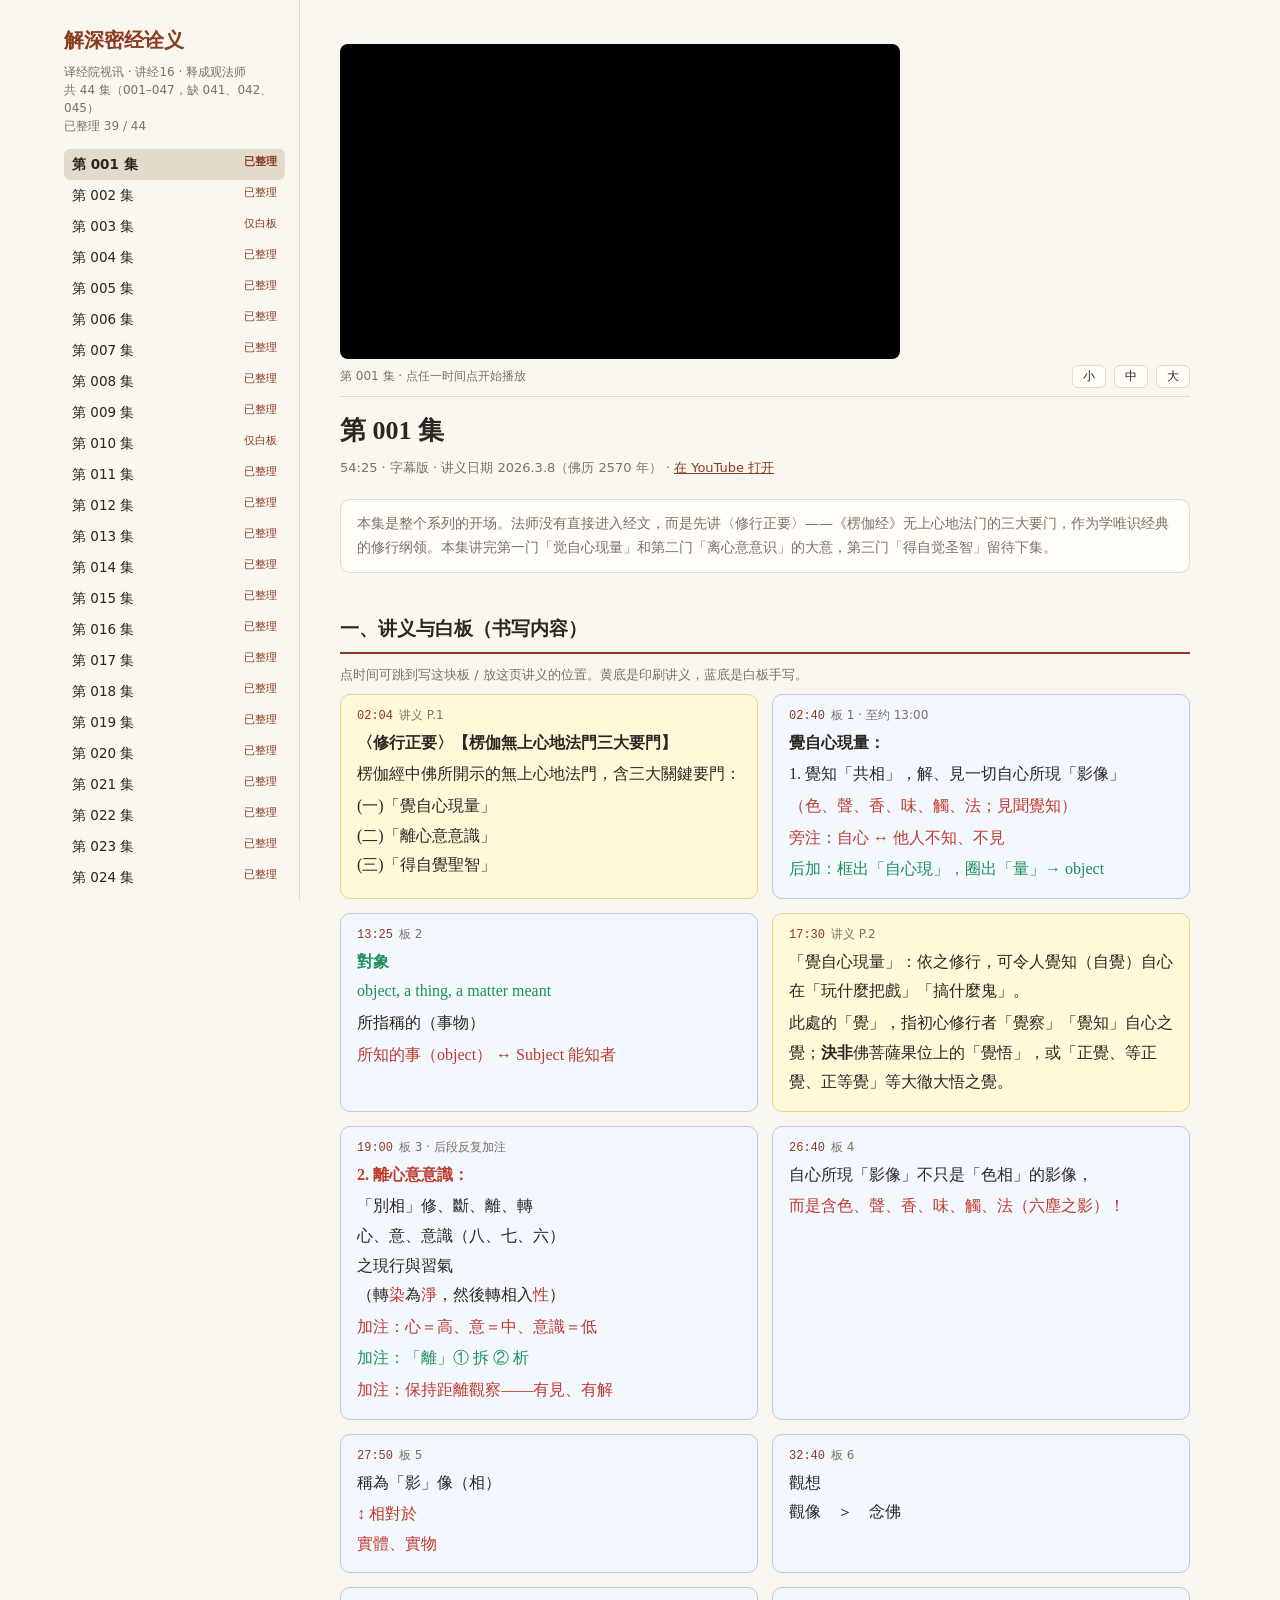
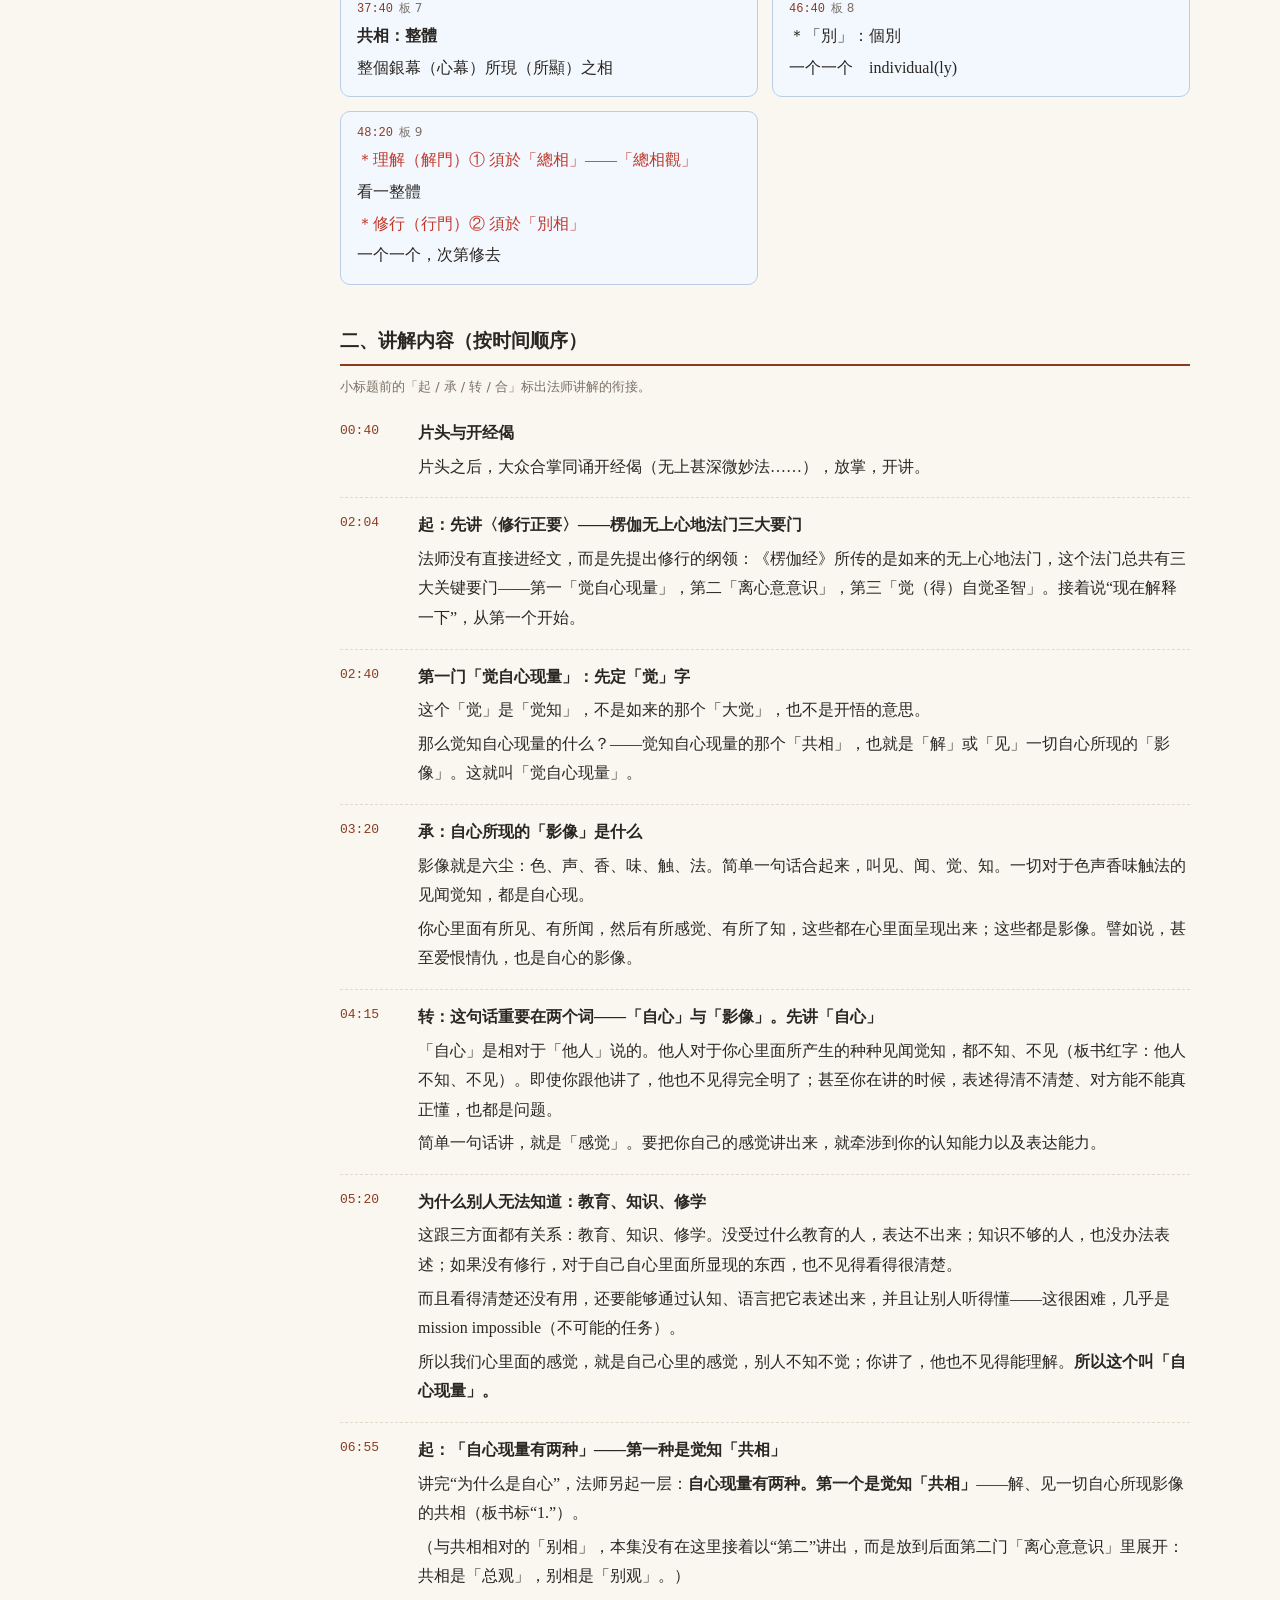
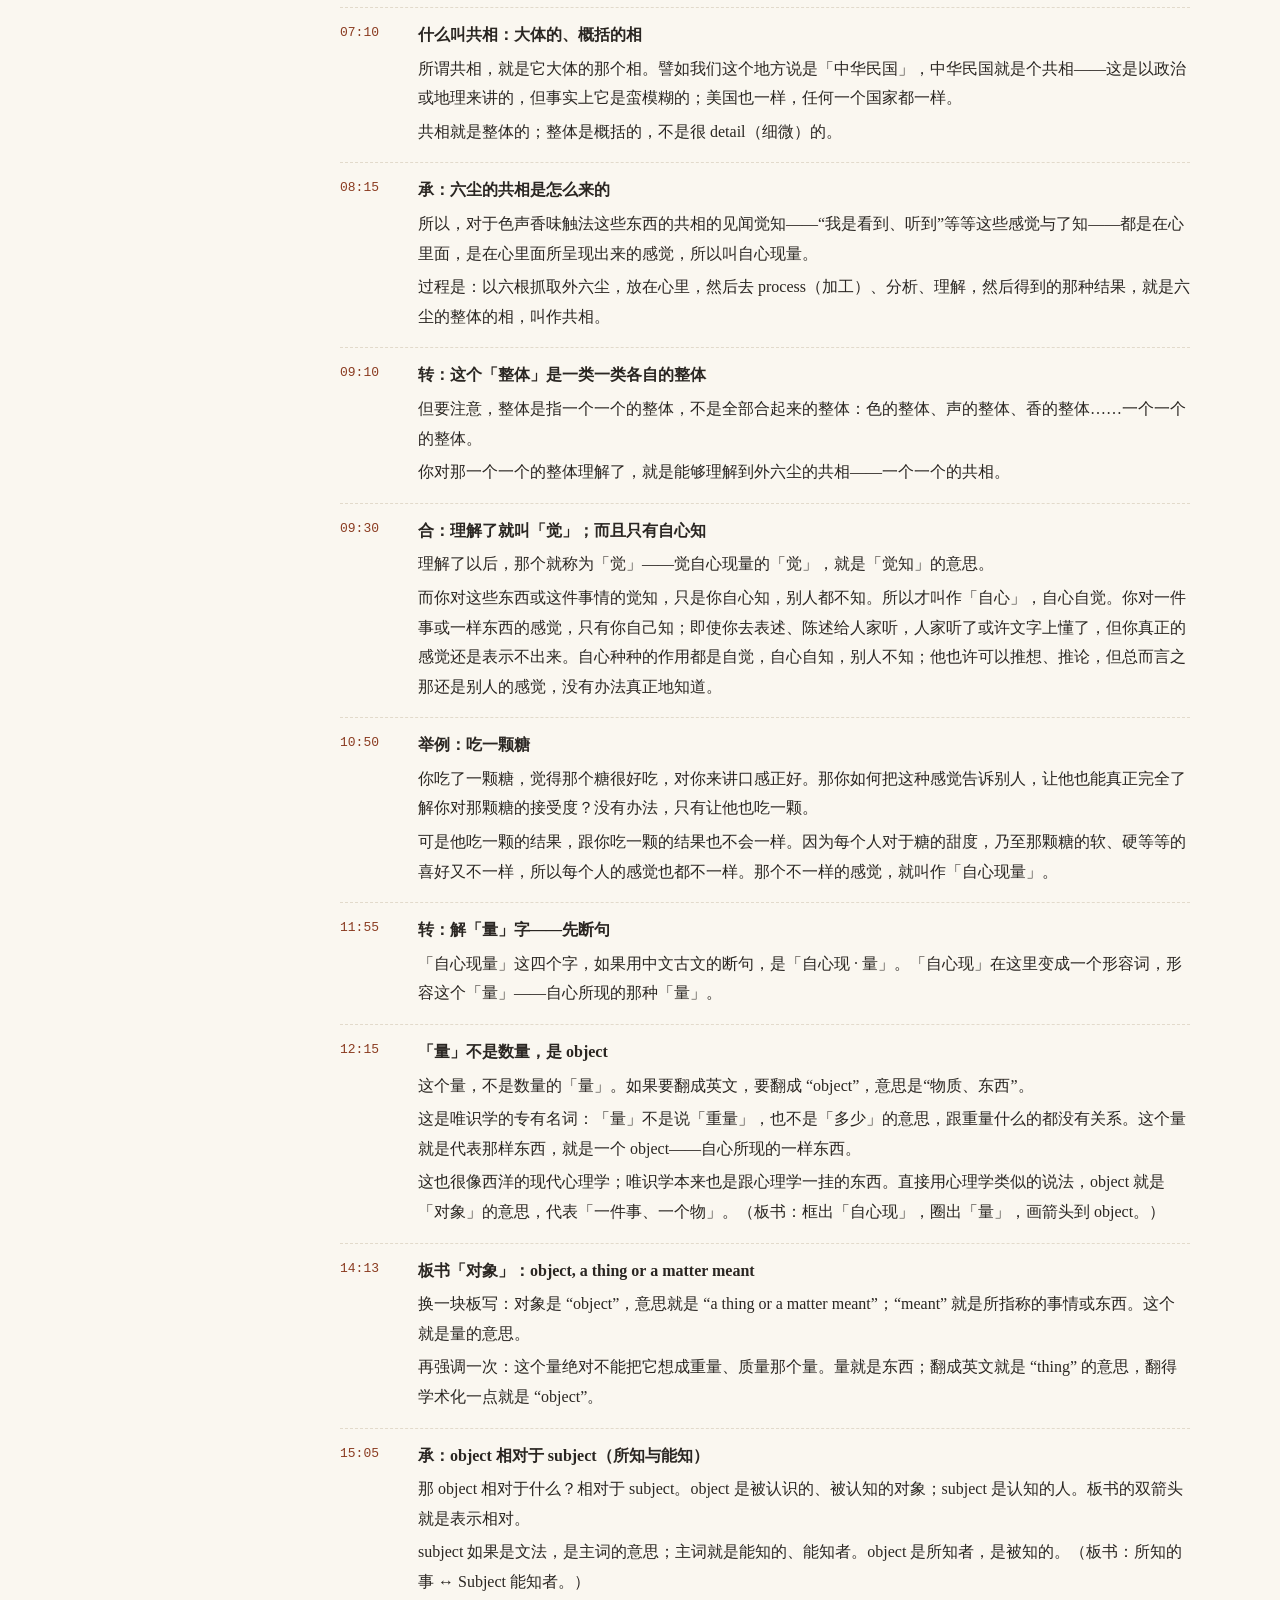
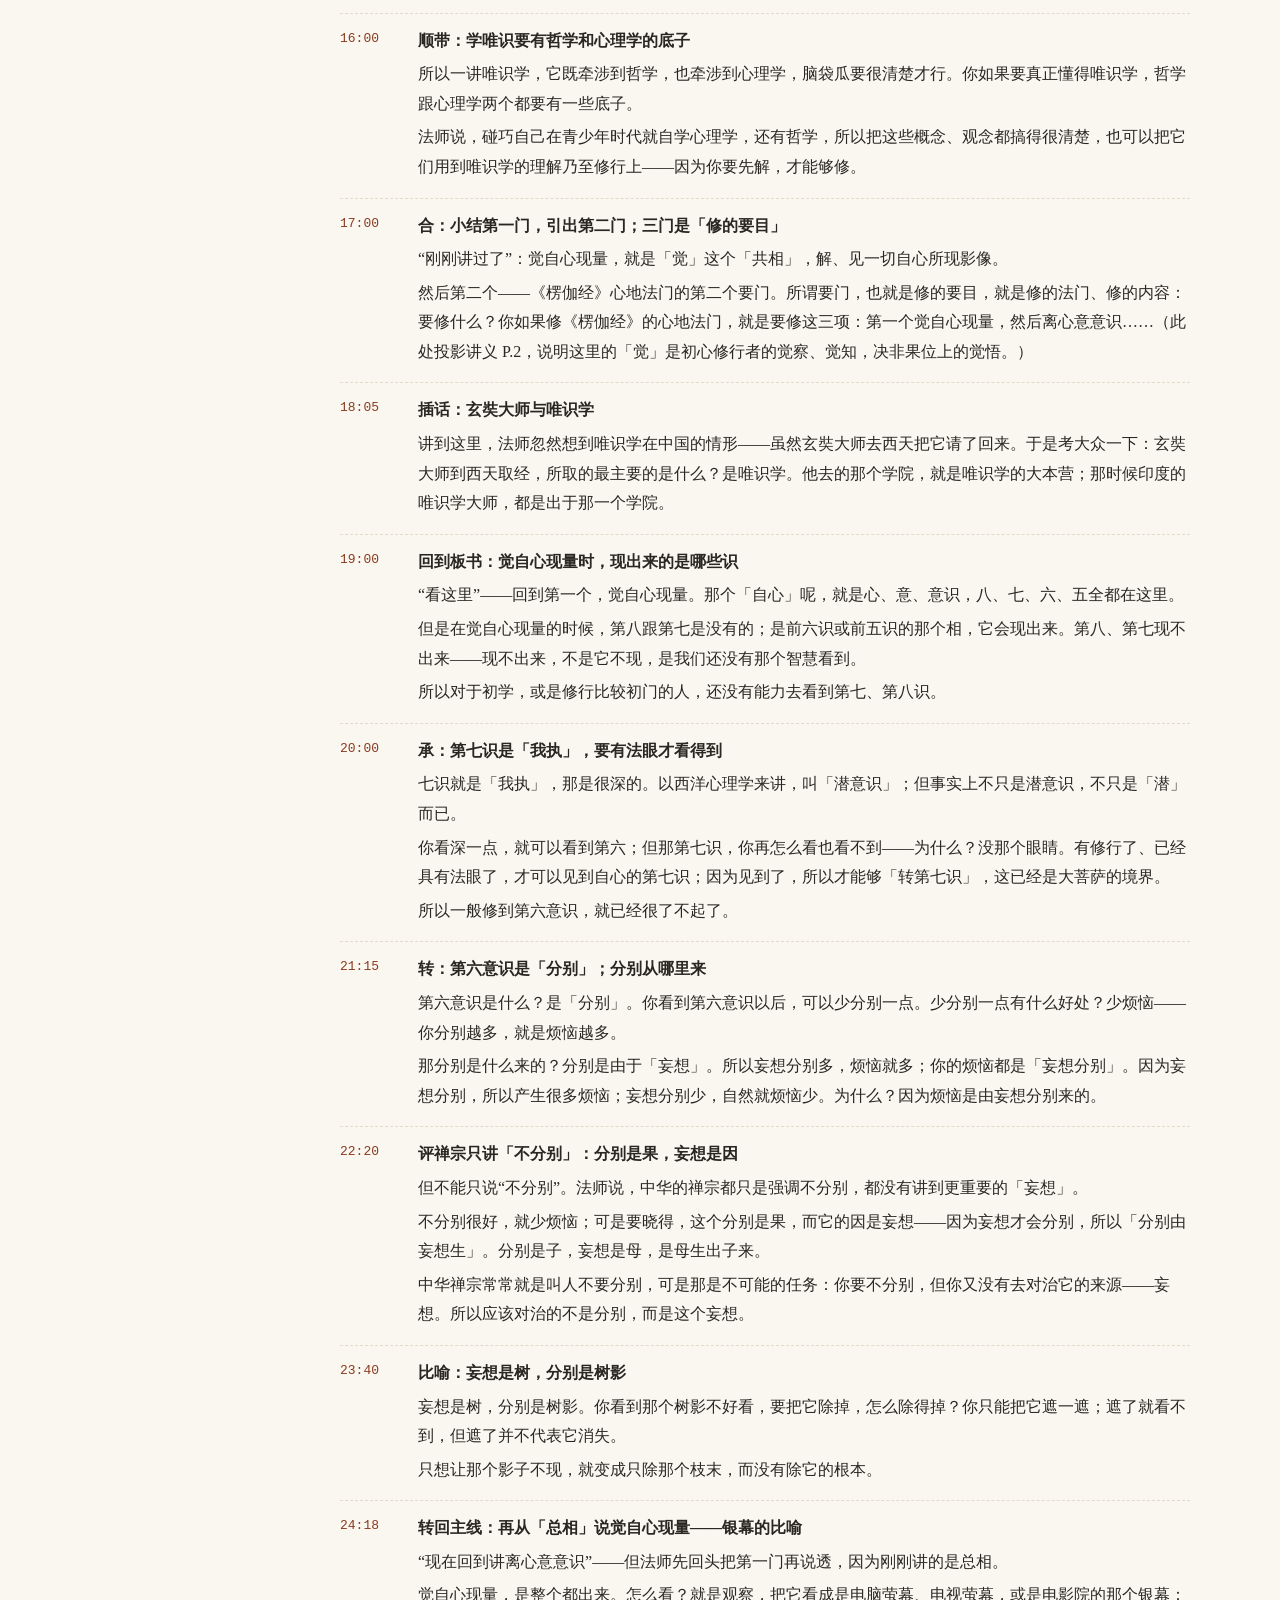
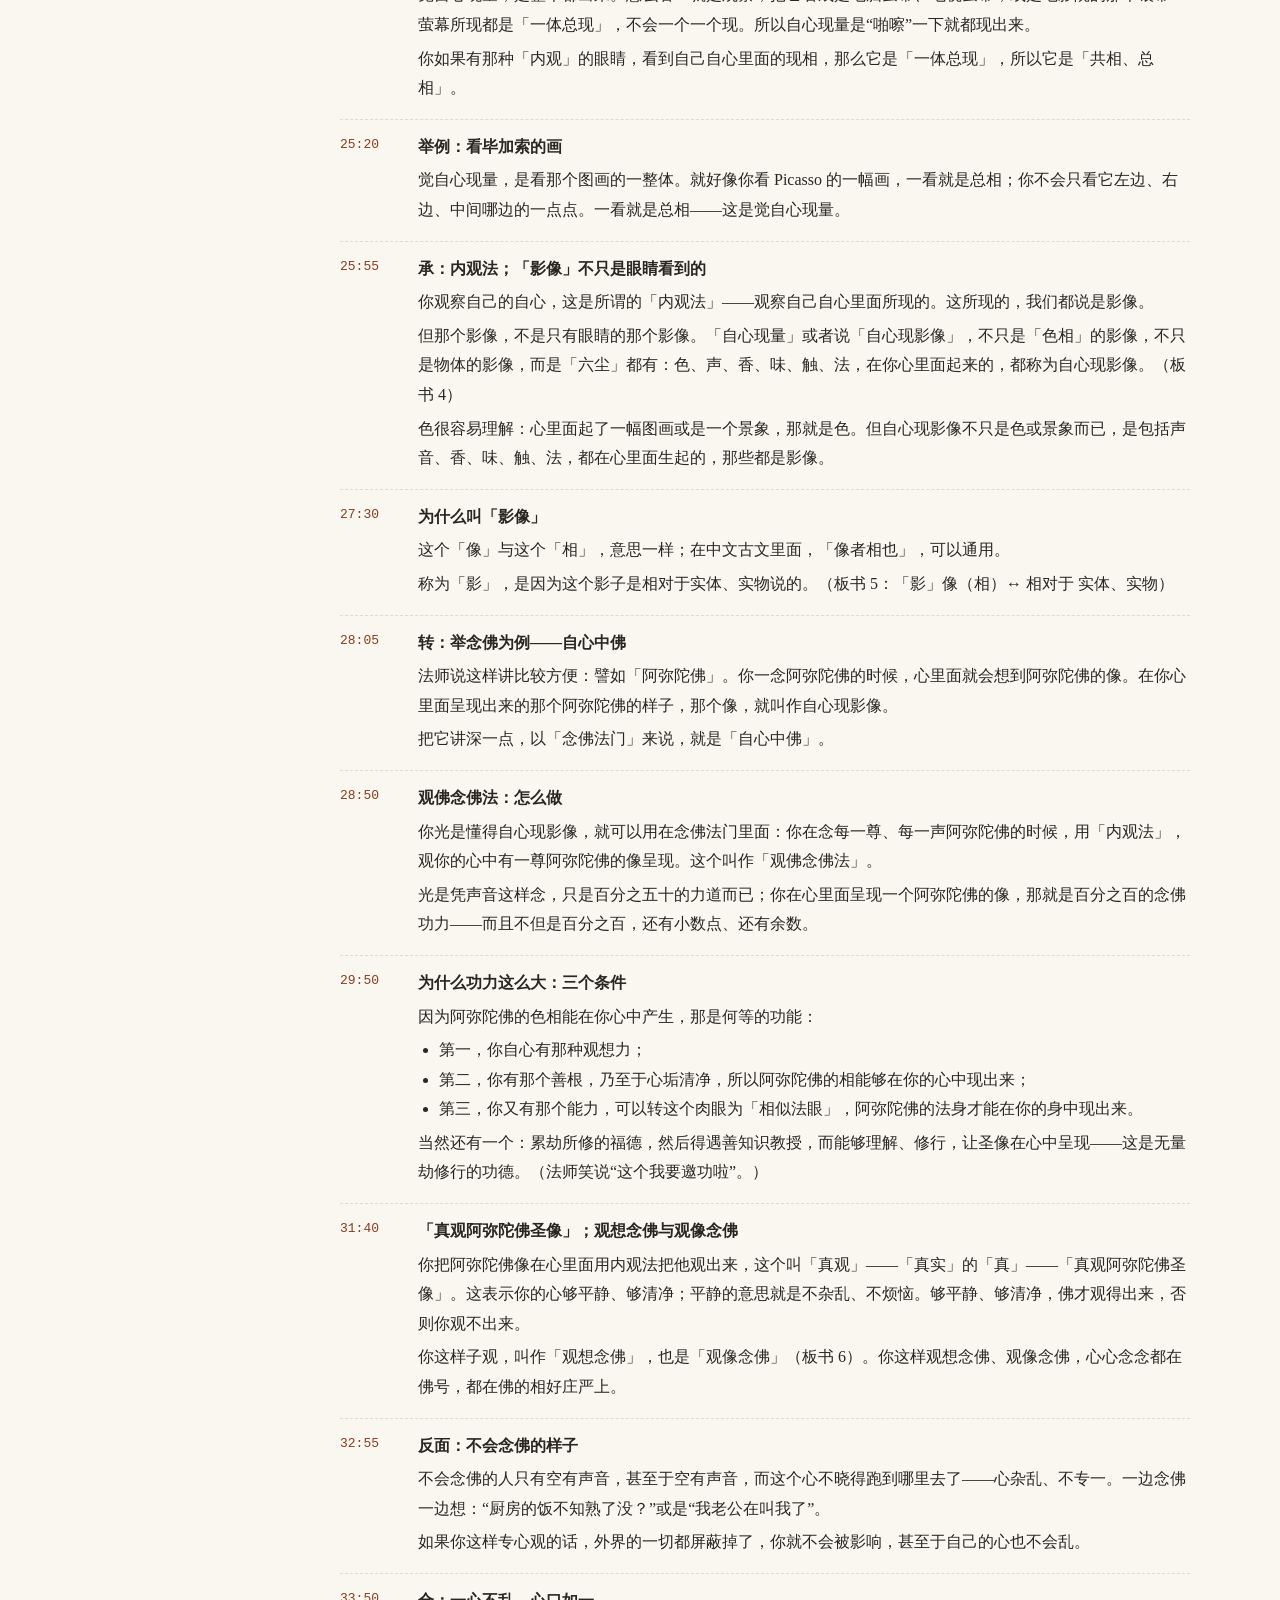
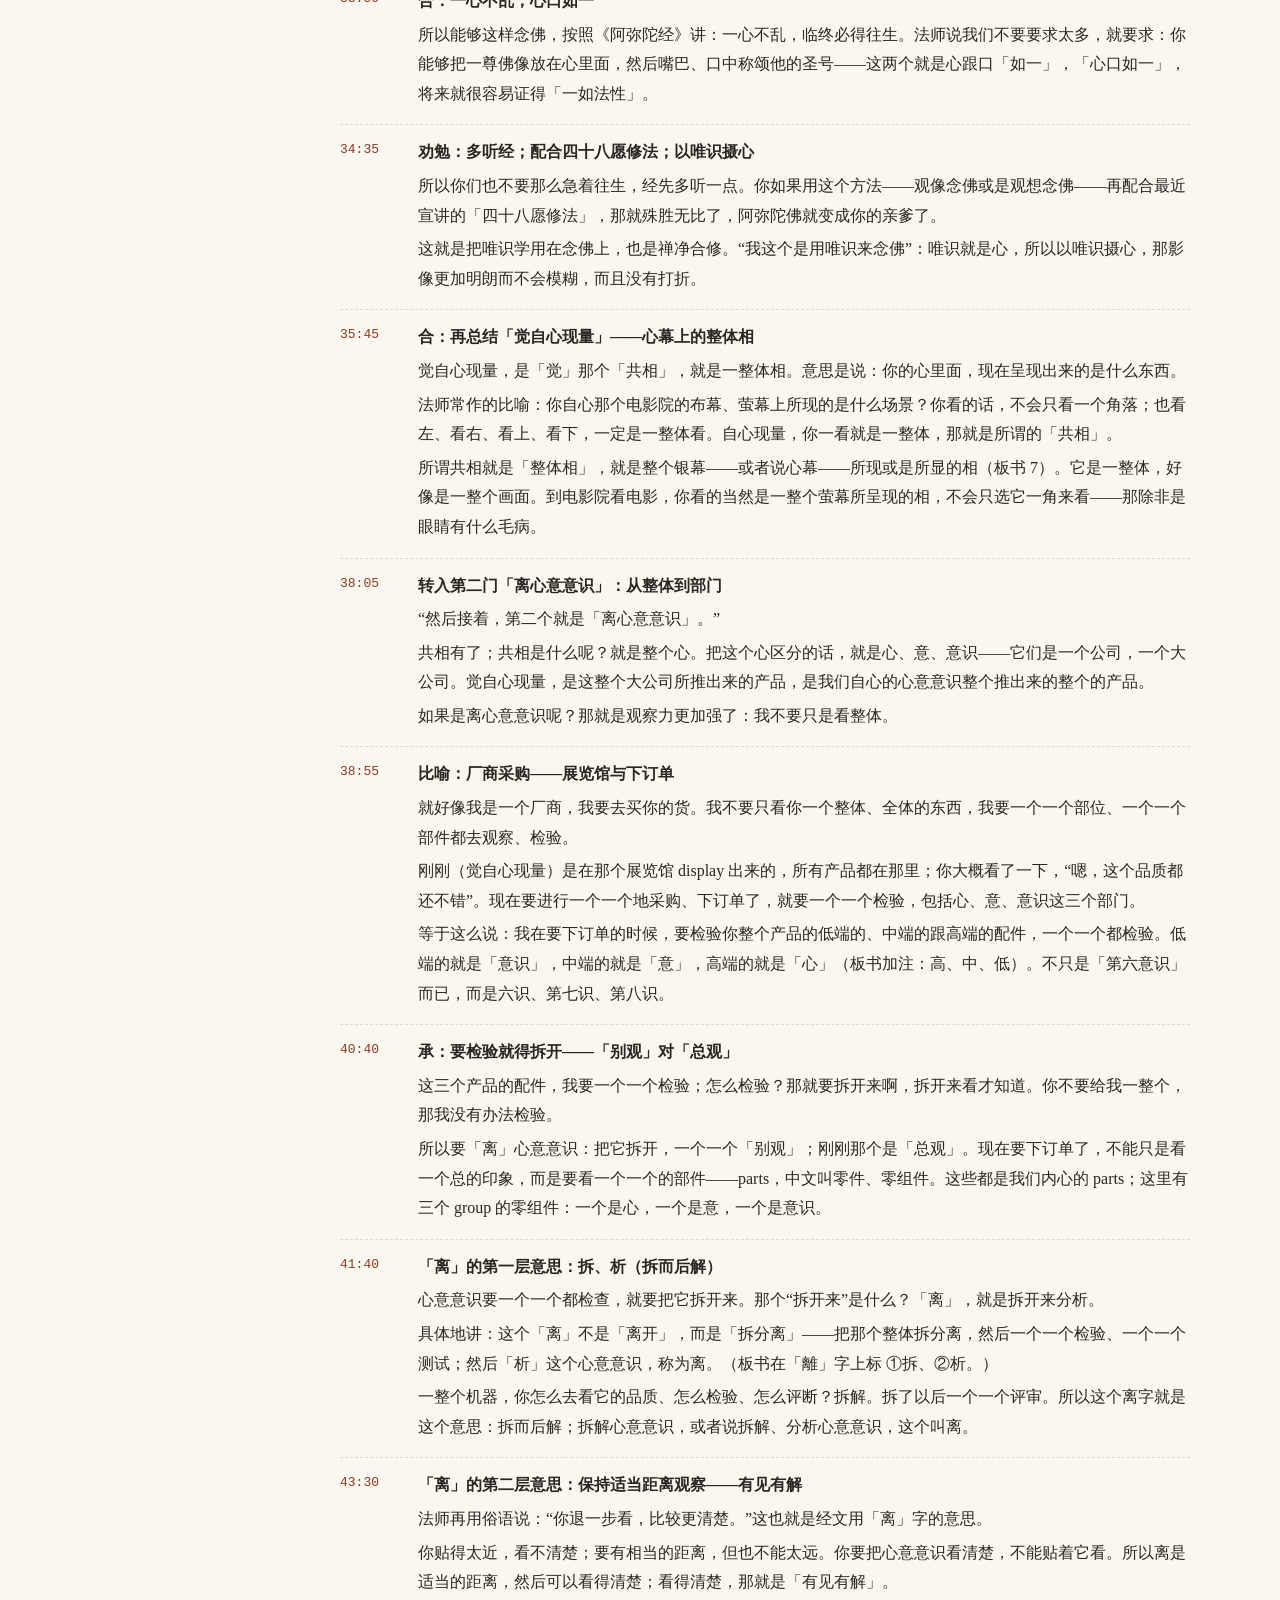
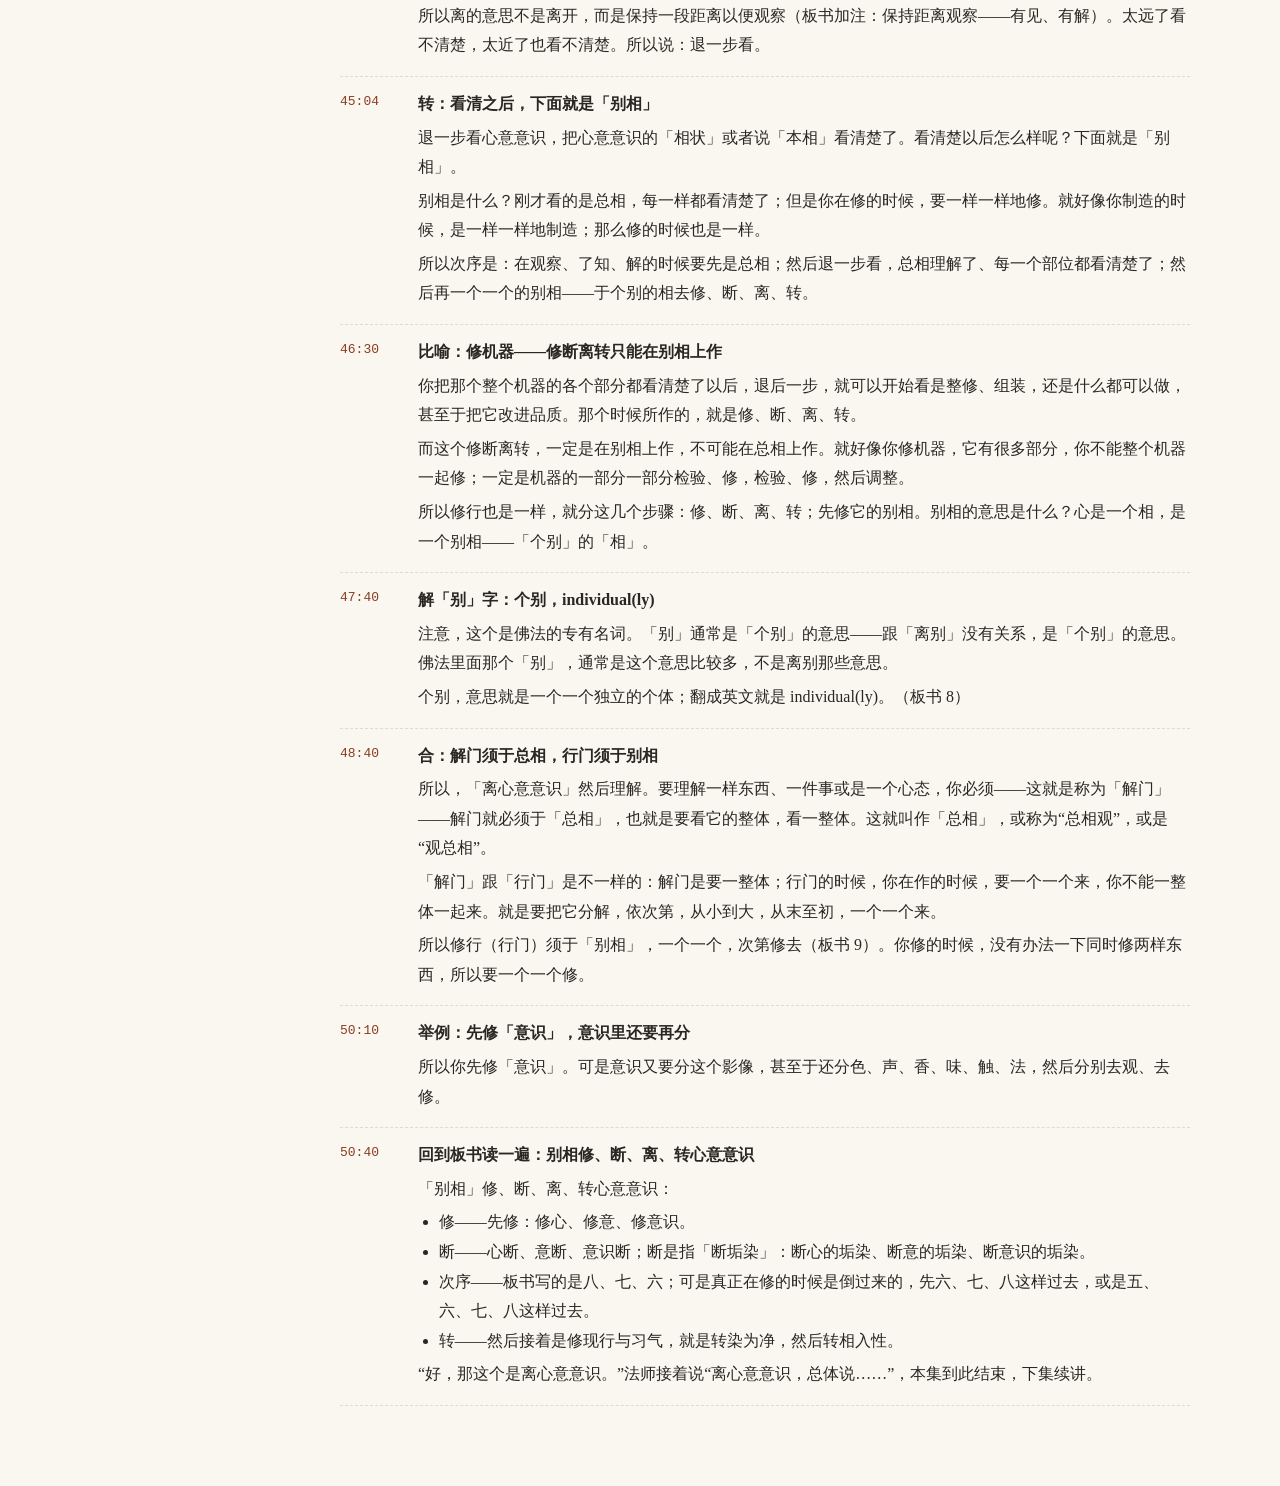
==== index.html @ d9c582fa "Add episode 039 (boards only) Co-Authored-By: Claude Opus 5.5 <noreply@anthropic.com> Claude-Session" ====
<!DOCTYPE html>
<html lang="zh-Hans">
<head>
<meta charset="utf-8">
<meta name="viewport" content="width=device-width, initial-scale=1">
<title>《解深密经诠义》讲经笔记</title>
<style>
:root{--bg:#faf7f0;--ink:#2a2622;--mute:#7a7167;--line:#e2dacb;--acc:#8a3b20;--card:#fffdf8;--board:#f3f8ff;--boardline:#b9cde6;--hand:#fff9d9;--handline:#e6d88f}
@media (prefers-color-scheme:dark){:root{--bg:#1c1a17;--ink:#e9e3d8;--mute:#9c9386;--line:#3a352e;--acc:#e0916f;--card:#24211d;--board:#1d2733;--boardline:#3b5270;--hand:#2e2a17;--handline:#5c5326}}
*{box-sizing:border-box}
body{margin:0;background:var(--bg);color:var(--ink);font:16px/1.85 "Noto Serif SC","Songti SC","Source Han Serif SC",serif}
.wrap{display:grid;grid-template-columns:250px minmax(0,1fr);max-width:1180px;margin:0 auto}
nav{position:sticky;top:0;height:100vh;overflow:auto;padding:22px 14px;border-right:1px solid var(--line);font-family:system-ui,sans-serif;font-size:13.5px}
nav h1{font:600 17px/1.4 inherit;margin:0 0 4px;color:var(--acc)}
nav p{margin:0 0 14px;color:var(--mute);font-size:12px;line-height:1.5}
nav a,nav span.ep{display:flex;justify-content:space-between;gap:6px;padding:3px 8px;border-radius:6px;color:var(--ink);text-decoration:none}
nav a:hover{background:var(--line)}
nav span.ep{color:var(--mute)}
nav i{font-style:normal;font-size:11px;color:var(--mute)}
nav a i{color:var(--acc)}
main{padding:34px 40px 80px;min-width:0}
h2{font-size:26px;margin:0 0 4px}
.meta{color:var(--mute);font:13px system-ui,sans-serif;margin-bottom:22px}
.meta a{color:var(--acc)}
h3{font-size:19px;margin:38px 0 12px;padding-bottom:6px;border-bottom:2px solid var(--acc)}
h4{font-size:16px;margin:22px 0 4px}
.hint{color:var(--mute);font:13px system-ui,sans-serif;margin:0 0 10px}
.note{background:var(--card);border:1px solid var(--line);border-radius:10px;padding:12px 16px;font:14px/1.7 system-ui,sans-serif;color:var(--mute)}
.grid{display:grid;grid-template-columns:repeat(auto-fill,minmax(300px,1fr));gap:14px}
.b{border:1px solid var(--boardline);background:var(--board);border-radius:10px;padding:12px 16px}
.b.h{border-color:var(--handline);background:var(--hand)}
.b small{display:block;font:12px system-ui,sans-serif;color:var(--mute);margin-bottom:4px}
.b p{margin:2px 0}
.b .r{color:#c0392b}.b .g{color:#1e8e5a}
@media (prefers-color-scheme:dark){.b .r{color:#ff8f80}.b .g{color:#6fd6a2}}
.seg{display:grid;grid-template-columns:64px minmax(0,1fr);gap:14px;padding:12px 0;border-bottom:1px dashed var(--line)}
.seg a.t{font:13px ui-monospace,monospace;color:var(--acc);text-decoration:none;padding-top:5px}
.seg b.k{display:block}
.seg p{margin:4px 0}
ul{margin:4px 0;padding-left:1.3em}
@media (max-width:820px){.wrap{display:block}nav{position:static;height:auto;border-right:0;border-bottom:1px solid var(--line)}nav .list{display:grid;grid-template-columns:repeat(auto-fill,minmax(92px,1fr))}main{padding:24px 18px 60px}}

#pl{position:sticky;top:0;z-index:5;background:var(--bg);padding:10px 0 8px;margin-bottom:10px;border-bottom:1px solid var(--line)}
#pl .box{position:relative;width:min(100%,var(--pw,560px));aspect-ratio:16/9;background:#000;border-radius:8px;overflow:hidden}
#pl .box>*{position:absolute;inset:0;width:100%;height:100%;border:0}
#pl .bar{display:flex;gap:8px;align-items:center;font:12px system-ui,sans-serif;color:var(--mute);margin-top:6px}
#pl button{font:12px system-ui,sans-serif;padding:2px 10px;border:1px solid var(--line);border-radius:6px;background:var(--card);color:var(--ink);cursor:pointer}
.b.on{outline:2px solid var(--acc)}
nav a.cur{background:var(--line);font-weight:600}
.b small a.t{font:12px ui-monospace,monospace;color:var(--acc);text-decoration:none;margin-right:6px;cursor:pointer}
.seg.on{background:color-mix(in srgb,var(--acc) 9%,transparent)}
.seg a.t{cursor:pointer}
</style>
</head>
<body>
<div class="wrap">
<nav>
<h1>解深密经诠义</h1>
<p>译经院视讯 · 讲经16 · 释成观法师<br>共 44 集（001–047，缺 041、042、045）<br>已整理 39 / 44</p>
<div class="list" id="list"></div>
</nav>
<main>
<div id="pl"><div class="box"><div id="yt"></div></div>
<div class="bar"><span id="now">点任一时间点开始播放</span><span style="flex:1"></span><button data-w="360px">小</button><button data-w="560px">中</button><button data-w="100%">大</button></div></div>


<section id="ep-001" data-v="Euezt206S1M" data-n="001">
<h2>第 001 集</h2>
<div class="meta">54:25 · 字幕版 · 讲义日期 2026.3.8（佛历 2570 年） · <a href="https://www.youtube.com/watch?v=Euezt206S1M">在 YouTube 打开</a></div>
<div class="note">本集是整个系列的开场。法师没有直接进入经文，而是先讲〈修行正要〉——《楞伽经》无上心地法门的三大要门，作为学唯识经典的修行纲领。本集讲完第一门「觉自心现量」和第二门「离心意意识」的大意，第三门「得自觉圣智」留待下集。</div>
<h3>一、讲义与白板（书写内容）</h3>
<p class="hint">点时间可跳到写这块板 / 放这页讲义的位置。黄底是印刷讲义，蓝底是白板手写。</p>
<div class="grid">
<div class="b h"><small><a class="t" data-v="Euezt206S1M" data-t="124" href="https://www.youtube.com/watch?v=Euezt206S1M&t=124s">02:04</a>讲义 P.1</small><p><b>〈修行正要〉【楞伽無上心地法門三大要門】</b></p><p>楞伽經中佛所開示的無上心地法門，含三大關鍵要門：</p><p>(一)「覺自心現量」<br>(二)「離心意意識」<br>(三)「得自覺聖智」</p></div>
<div class="b"><small><a class="t" data-v="Euezt206S1M" data-t="160" href="https://www.youtube.com/watch?v=Euezt206S1M&t=160s">02:40</a>板 1 · 至约 13:00</small><p><b>覺自心現量：</b></p><p>1. 覺知「共相」，解、見一切自心所現「影像」</p><p class="r">（色、聲、香、味、觸、法；見聞覺知）</p><p class="r">旁注：自心 ↔ 他人不知、不見</p><p class="g">后加：框出「自心現」，圈出「量」→ object</p></div>
<div class="b"><small><a class="t" data-v="Euezt206S1M" data-t="805" href="https://www.youtube.com/watch?v=Euezt206S1M&t=805s">13:25</a>板 2</small><p class="g"><b>對象</b><br>object, a thing, a matter meant</p><p>所指稱的（事物）</p><p class="r">所知的事（object） ↔ Subject 能知者</p></div>
<div class="b h"><small><a class="t" data-v="Euezt206S1M" data-t="1050" href="https://www.youtube.com/watch?v=Euezt206S1M&t=1050s">17:30</a>讲义 P.2</small><p>「覺自心現量」：依之修行，可令人覺知（自覺）自心在「玩什麼把戲」「搞什麼鬼」。</p><p>此處的「覺」，指初心修行者「覺察」「覺知」自心之覺；<b>決非</b>佛菩薩果位上的「覺悟」，或「正覺、等正覺、正等覺」等大徹大悟之覺。</p></div>
<div class="b"><small><a class="t" data-v="Euezt206S1M" data-t="1140" href="https://www.youtube.com/watch?v=Euezt206S1M&t=1140s">19:00</a>板 3 · 后段反复加注</small><p class="r"><b>2. 離心意意識：</b></p><p>「別相」修、斷、離、轉<br>心、意、意識（八、七、六）<br>之現行與習氣<br>（轉<span class="r">染</span>為<span class="r">淨</span>，然後轉相入<span class="r">性</span>）</p><p class="r">加注：心＝高、意＝中、意識＝低</p><p class="g">加注：「離」① 拆 ② 析</p><p class="r">加注：保持距離觀察——有見、有解</p></div>
<div class="b"><small><a class="t" data-v="Euezt206S1M" data-t="1600" href="https://www.youtube.com/watch?v=Euezt206S1M&t=1600s">26:40</a>板 4</small><p>自心所現「影像」不只是「色相」的影像，</p><p class="r">而是含色、聲、香、味、觸、法（六塵之影）！</p></div>
<div class="b"><small><a class="t" data-v="Euezt206S1M" data-t="1670" href="https://www.youtube.com/watch?v=Euezt206S1M&t=1670s">27:50</a>板 5</small><p>稱為「影」像（相）</p><p class="r">↕ 相對於<br>實體、實物</p></div>
<div class="b"><small><a class="t" data-v="Euezt206S1M" data-t="1960" href="https://www.youtube.com/watch?v=Euezt206S1M&t=1960s">32:40</a>板 6</small><p>觀想<br>觀像　＞　念佛</p></div>
<div class="b"><small><a class="t" data-v="Euezt206S1M" data-t="2260" href="https://www.youtube.com/watch?v=Euezt206S1M&t=2260s">37:40</a>板 7</small><p><b>共相：整體</b></p><p>整個銀幕（心幕）所現（所顯）之相</p></div>
<div class="b"><small><a class="t" data-v="Euezt206S1M" data-t="2800" href="https://www.youtube.com/watch?v=Euezt206S1M&t=2800s">46:40</a>板 8</small><p>＊「別」：個別</p><p>一个一个　individual(ly)</p></div>
<div class="b"><small><a class="t" data-v="Euezt206S1M" data-t="2900" href="https://www.youtube.com/watch?v=Euezt206S1M&t=2900s">48:20</a>板 9</small><p class="r">＊理解（解門）① 須於「總相」——「總相觀」</p><p>看一整體</p><p class="r">＊修行（行門）② 須於「別相」</p><p>一个一个，次第修去</p></div>
</div>
<h3>二、讲解内容（按时间顺序）</h3>
<p class="hint">小标题前的「起 / 承 / 转 / 合」标出法师讲解的衔接。</p>
<div class="seg"><a class="t" data-v="Euezt206S1M" data-t="40" href="https://www.youtube.com/watch?v=Euezt206S1M&t=40s">00:40</a><div>
<b class="k">片头与开经偈</b>
<p>片头之后，大众合掌同诵开经偈（无上甚深微妙法……），放掌，开讲。</p></div></div>
<div class="seg"><a class="t" data-v="Euezt206S1M" data-t="124" href="https://www.youtube.com/watch?v=Euezt206S1M&t=124s">02:04</a><div>
<b class="k">起：先讲〈修行正要〉——楞伽无上心地法门三大要门</b>
<p>法师没有直接进经文，而是先提出修行的纲领：《楞伽经》所传的是如来的无上心地法门，这个法门总共有三大关键要门——第一「觉自心现量」，第二「离心意意识」，第三「觉（得）自觉圣智」。接着说“现在解释一下”，从第一个开始。</p></div></div>
<div class="seg"><a class="t" data-v="Euezt206S1M" data-t="160" href="https://www.youtube.com/watch?v=Euezt206S1M&t=160s">02:40</a><div>
<b class="k">第一门「觉自心现量」：先定「觉」字</b>
<p>这个「觉」是「觉知」，不是如来的那个「大觉」，也不是开悟的意思。</p><p>那么觉知自心现量的什么？——觉知自心现量的那个「共相」，也就是「解」或「见」一切自心所现的「影像」。这就叫「觉自心现量」。</p></div></div>
<div class="seg"><a class="t" data-v="Euezt206S1M" data-t="200" href="https://www.youtube.com/watch?v=Euezt206S1M&t=200s">03:20</a><div>
<b class="k">承：自心所现的「影像」是什么</b>
<p>影像就是六尘：色、声、香、味、触、法。简单一句话合起来，叫见、闻、觉、知。一切对于色声香味触法的见闻觉知，都是自心现。</p><p>你心里面有所见、有所闻，然后有所感觉、有所了知，这些都在心里面呈现出来；这些都是影像。譬如说，甚至爱恨情仇，也是自心的影像。</p></div></div>
<div class="seg"><a class="t" data-v="Euezt206S1M" data-t="255" href="https://www.youtube.com/watch?v=Euezt206S1M&t=255s">04:15</a><div>
<b class="k">转：这句话重要在两个词——「自心」与「影像」。先讲「自心」</b>
<p>「自心」是相对于「他人」说的。他人对于你心里面所产生的种种见闻觉知，都不知、不见（板书红字：他人不知、不见）。即使你跟他讲了，他也不见得完全明了；甚至你在讲的时候，表述得清不清楚、对方能不能真正懂，也都是问题。</p><p>简单一句话讲，就是「感觉」。要把你自己的感觉讲出来，就牵涉到你的认知能力以及表达能力。</p></div></div>
<div class="seg"><a class="t" data-v="Euezt206S1M" data-t="320" href="https://www.youtube.com/watch?v=Euezt206S1M&t=320s">05:20</a><div>
<b class="k">为什么别人无法知道：教育、知识、修学</b>
<p>这跟三方面都有关系：教育、知识、修学。没受过什么教育的人，表达不出来；知识不够的人，也没办法表述；如果没有修行，对于自己自心里面所显现的东西，也不见得看得很清楚。</p><p>而且看得清楚还没有用，还要能够通过认知、语言把它表述出来，并且让别人听得懂——这很困难，几乎是 mission impossible（不可能的任务）。</p><p>所以我们心里面的感觉，就是自己心里的感觉，别人不知不觉；你讲了，他也不见得能理解。<b>所以这个叫「自心现量」。</b></p></div></div>
<div class="seg"><a class="t" data-v="Euezt206S1M" data-t="415" href="https://www.youtube.com/watch?v=Euezt206S1M&t=415s">06:55</a><div>
<b class="k">起：「自心现量有两种」——第一种是觉知「共相」</b>
<p>讲完“为什么是自心”，法师另起一层：<b>自心现量有两种。第一个是觉知「共相」</b>——解、见一切自心所现影像的共相（板书标“1.”）。</p><p>（与共相相对的「别相」，本集没有在这里接着以“第二”讲出，而是放到后面第二门「离心意意识」里展开：共相是「总观」，别相是「别观」。）</p></div></div>
<div class="seg"><a class="t" data-v="Euezt206S1M" data-t="430" href="https://www.youtube.com/watch?v=Euezt206S1M&t=430s">07:10</a><div>
<b class="k">什么叫共相：大体的、概括的相</b>
<p>所谓共相，就是它大体的那个相。譬如我们这个地方说是「中华民国」，中华民国就是个共相——这是以政治或地理来讲的，但事实上它是蛮模糊的；美国也一样，任何一个国家都一样。</p><p>共相就是整体的；整体是概括的，不是很 detail（细微）的。</p></div></div>
<div class="seg"><a class="t" data-v="Euezt206S1M" data-t="495" href="https://www.youtube.com/watch?v=Euezt206S1M&t=495s">08:15</a><div>
<b class="k">承：六尘的共相是怎么来的</b>
<p>所以，对于色声香味触法这些东西的共相的见闻觉知——“我是看到、听到”等等这些感觉与了知——都是在心里面，是在心里面所呈现出来的感觉，所以叫自心现量。</p><p>过程是：以六根抓取外六尘，放在心里，然后去 process（加工）、分析、理解，然后得到的那种结果，就是六尘的整体的相，叫作共相。</p></div></div>
<div class="seg"><a class="t" data-v="Euezt206S1M" data-t="550" href="https://www.youtube.com/watch?v=Euezt206S1M&t=550s">09:10</a><div>
<b class="k">转：这个「整体」是一类一类各自的整体</b>
<p>但要注意，整体是指一个一个的整体，不是全部合起来的整体：色的整体、声的整体、香的整体……一个一个的整体。</p><p>你对那一个一个的整体理解了，就是能够理解到外六尘的共相——一个一个的共相。</p></div></div>
<div class="seg"><a class="t" data-v="Euezt206S1M" data-t="570" href="https://www.youtube.com/watch?v=Euezt206S1M&t=570s">09:30</a><div>
<b class="k">合：理解了就叫「觉」；而且只有自心知</b>
<p>理解了以后，那个就称为「觉」——觉自心现量的「觉」，就是「觉知」的意思。</p><p>而你对这些东西或这件事情的觉知，只是你自心知，别人都不知。所以才叫作「自心」，自心自觉。你对一件事或一样东西的感觉，只有你自己知；即使你去表述、陈述给人家听，人家听了或许文字上懂了，但你真正的感觉还是表示不出来。自心种种的作用都是自觉，自心自知，别人不知；他也许可以推想、推论，但总而言之那还是别人的感觉，没有办法真正地知道。</p></div></div>
<div class="seg"><a class="t" data-v="Euezt206S1M" data-t="650" href="https://www.youtube.com/watch?v=Euezt206S1M&t=650s">10:50</a><div>
<b class="k">举例：吃一颗糖</b>
<p>你吃了一颗糖，觉得那个糖很好吃，对你来讲口感正好。那你如何把这种感觉告诉别人，让他也能真正完全了解你对那颗糖的接受度？没有办法，只有让他也吃一颗。</p><p>可是他吃一颗的结果，跟你吃一颗的结果也不会一样。因为每个人对于糖的甜度，乃至那颗糖的软、硬等等的喜好又不一样，所以每个人的感觉也都不一样。那个不一样的感觉，就叫作「自心现量」。</p></div></div>
<div class="seg"><a class="t" data-v="Euezt206S1M" data-t="715" href="https://www.youtube.com/watch?v=Euezt206S1M&t=715s">11:55</a><div>
<b class="k">转：解「量」字——先断句</b>
<p>「自心现量」这四个字，如果用中文古文的断句，是「自心现 · 量」。「自心现」在这里变成一个形容词，形容这个「量」——自心所现的那种「量」。</p></div></div>
<div class="seg"><a class="t" data-v="Euezt206S1M" data-t="735" href="https://www.youtube.com/watch?v=Euezt206S1M&t=735s">12:15</a><div>
<b class="k">「量」不是数量，是 object</b>
<p>这个量，不是数量的「量」。如果要翻成英文，要翻成 “object”，意思是“物质、东西”。</p><p>这是唯识学的专有名词：「量」不是说「重量」，也不是「多少」的意思，跟重量什么的都没有关系。这个量就是代表那样东西，就是一个 object——自心所现的一样东西。</p><p>这也很像西洋的现代心理学；唯识学本来也是跟心理学一挂的东西。直接用心理学类似的说法，object 就是「对象」的意思，代表「一件事、一个物」。（板书：框出「自心现」，圈出「量」，画箭头到 object。）</p></div></div>
<div class="seg"><a class="t" data-v="Euezt206S1M" data-t="853" href="https://www.youtube.com/watch?v=Euezt206S1M&t=853s">14:13</a><div>
<b class="k">板书「对象」：object, a thing or a matter meant</b>
<p>换一块板写：对象是 “object”，意思就是 “a thing or a matter meant”；“meant” 就是所指称的事情或东西。这个就是量的意思。</p><p>再强调一次：这个量绝对不能把它想成重量、质量那个量。量就是东西；翻成英文就是 “thing” 的意思，翻得学术化一点就是 “object”。</p></div></div>
<div class="seg"><a class="t" data-v="Euezt206S1M" data-t="905" href="https://www.youtube.com/watch?v=Euezt206S1M&t=905s">15:05</a><div>
<b class="k">承：object 相对于 subject（所知与能知）</b>
<p>那 object 相对于什么？相对于 subject。object 是被认识的、被认知的对象；subject 是认知的人。板书的双箭头就是表示相对。</p><p>subject 如果是文法，是主词的意思；主词就是能知的、能知者。object 是所知者，是被知的。（板书：所知的事 ↔ Subject 能知者。）</p></div></div>
<div class="seg"><a class="t" data-v="Euezt206S1M" data-t="960" href="https://www.youtube.com/watch?v=Euezt206S1M&t=960s">16:00</a><div>
<b class="k">顺带：学唯识要有哲学和心理学的底子</b>
<p>所以一讲唯识学，它既牵涉到哲学，也牵涉到心理学，脑袋瓜要很清楚才行。你如果要真正懂得唯识学，哲学跟心理学两个都要有一些底子。</p><p>法师说，碰巧自己在青少年时代就自学心理学，还有哲学，所以把这些概念、观念都搞得很清楚，也可以把它们用到唯识学的理解乃至修行上——因为你要先解，才能够修。</p></div></div>
<div class="seg"><a class="t" data-v="Euezt206S1M" data-t="1020" href="https://www.youtube.com/watch?v=Euezt206S1M&t=1020s">17:00</a><div>
<b class="k">合：小结第一门，引出第二门；三门是「修的要目」</b>
<p>“刚刚讲过了”：觉自心现量，就是「觉」这个「共相」，解、见一切自心所现影像。</p><p>然后第二个——《楞伽经》心地法门的第二个要门。所谓要门，也就是修的要目，就是修的法门、修的内容：要修什么？你如果修《楞伽经》的心地法门，就是要修这三项：第一个觉自心现量，然后离心意意识……（此处投影讲义 P.2，说明这里的「觉」是初心修行者的觉察、觉知，决非果位上的觉悟。）</p></div></div>
<div class="seg"><a class="t" data-v="Euezt206S1M" data-t="1085" href="https://www.youtube.com/watch?v=Euezt206S1M&t=1085s">18:05</a><div>
<b class="k">插话：玄奘大师与唯识学</b>
<p>讲到这里，法师忽然想到唯识学在中国的情形——虽然玄奘大师去西天把它请了回来。于是考大众一下：玄奘大师到西天取经，所取的最主要的是什么？是唯识学。他去的那个学院，就是唯识学的大本营；那时候印度的唯识学大师，都是出于那一个学院。</p></div></div>
<div class="seg"><a class="t" data-v="Euezt206S1M" data-t="1140" href="https://www.youtube.com/watch?v=Euezt206S1M&t=1140s">19:00</a><div>
<b class="k">回到板书：觉自心现量时，现出来的是哪些识</b>
<p>“看这里”——回到第一个，觉自心现量。那个「自心」呢，就是心、意、意识，八、七、六、五全都在这里。</p><p>但是在觉自心现量的时候，第八跟第七是没有的；是前六识或前五识的那个相，它会现出来。第八、第七现不出来——现不出来，不是它不现，是我们还没有那个智慧看到。</p><p>所以对于初学，或是修行比较初门的人，还没有能力去看到第七、第八识。</p></div></div>
<div class="seg"><a class="t" data-v="Euezt206S1M" data-t="1200" href="https://www.youtube.com/watch?v=Euezt206S1M&t=1200s">20:00</a><div>
<b class="k">承：第七识是「我执」，要有法眼才看得到</b>
<p>七识就是「我执」，那是很深的。以西洋心理学来讲，叫「潜意识」；但事实上不只是潜意识，不只是「潜」而已。</p><p>你看深一点，就可以看到第六；但那第七识，你再怎么看也看不到——为什么？没那个眼睛。有修行了、已经具有法眼了，才可以见到自心的第七识；因为见到了，所以才能够「转第七识」，这已经是大菩萨的境界。</p><p>所以一般修到第六意识，就已经很了不起了。</p></div></div>
<div class="seg"><a class="t" data-v="Euezt206S1M" data-t="1275" href="https://www.youtube.com/watch?v=Euezt206S1M&t=1275s">21:15</a><div>
<b class="k">转：第六意识是「分别」；分别从哪里来</b>
<p>第六意识是什么？是「分别」。你看到第六意识以后，可以少分别一点。少分别一点有什么好处？少烦恼——你分别越多，就是烦恼越多。</p><p>那分别是什么来的？分别是由于「妄想」。所以妄想分别多，烦恼就多；你的烦恼都是「妄想分别」。因为妄想分别，所以产生很多烦恼；妄想分别少，自然就烦恼少。为什么？因为烦恼是由妄想分别来的。</p></div></div>
<div class="seg"><a class="t" data-v="Euezt206S1M" data-t="1340" href="https://www.youtube.com/watch?v=Euezt206S1M&t=1340s">22:20</a><div>
<b class="k">评禅宗只讲「不分别」：分别是果，妄想是因</b>
<p>但不能只说“不分别”。法师说，中华的禅宗都只是强调不分别，都没有讲到更重要的「妄想」。</p><p>不分别很好，就少烦恼；可是要晓得，这个分别是果，而它的因是妄想——因为妄想才会分别，所以「分别由妄想生」。分别是子，妄想是母，是母生出子来。</p><p>中华禅宗常常就是叫人不要分别，可是那是不可能的任务：你要不分别，但你又没有去对治它的来源——妄想。所以应该对治的不是分别，而是这个妄想。</p></div></div>
<div class="seg"><a class="t" data-v="Euezt206S1M" data-t="1420" href="https://www.youtube.com/watch?v=Euezt206S1M&t=1420s">23:40</a><div>
<b class="k">比喻：妄想是树，分别是树影</b>
<p>妄想是树，分别是树影。你看到那个树影不好看，要把它除掉，怎么除得掉？你只能把它遮一遮；遮了就看不到，但遮了并不代表它消失。</p><p>只想让那个影子不现，就变成只除那个枝末，而没有除它的根本。</p></div></div>
<div class="seg"><a class="t" data-v="Euezt206S1M" data-t="1458" href="https://www.youtube.com/watch?v=Euezt206S1M&t=1458s">24:18</a><div>
<b class="k">转回主线：再从「总相」说觉自心现量——银幕的比喻</b>
<p>“现在回到讲离心意意识”——但法师先回头把第一门再说透，因为刚刚讲的是总相。</p><p>觉自心现量，是整个都出来。怎么看？就是观察，把它看成是电脑萤幕、电视萤幕，或是电影院的那个银幕：萤幕所现都是「一体总现」，不会一个一个现。所以自心现量是“啪嚓”一下就都现出来。</p><p>你如果有那种「内观」的眼睛，看到自己自心里面的现相，那么它是「一体总现」，所以它是「共相、总相」。</p></div></div>
<div class="seg"><a class="t" data-v="Euezt206S1M" data-t="1520" href="https://www.youtube.com/watch?v=Euezt206S1M&t=1520s">25:20</a><div>
<b class="k">举例：看毕加索的画</b>
<p>觉自心现量，是看那个图画的一整体。就好像你看 Picasso 的一幅画，一看就是总相；你不会只看它左边、右边、中间哪边的一点点。一看就是总相——这是觉自心现量。</p></div></div>
<div class="seg"><a class="t" data-v="Euezt206S1M" data-t="1555" href="https://www.youtube.com/watch?v=Euezt206S1M&t=1555s">25:55</a><div>
<b class="k">承：内观法；「影像」不只是眼睛看到的</b>
<p>你观察自己的自心，这是所谓的「内观法」——观察自己自心里面所现的。这所现的，我们都说是影像。</p><p>但那个影像，不是只有眼睛的那个影像。「自心现量」或者说「自心现影像」，不只是「色相」的影像，不只是物体的影像，而是「六尘」都有：色、声、香、味、触、法，在你心里面起来的，都称为自心现影像。（板书 4）</p><p>色很容易理解：心里面起了一幅图画或是一个景象，那就是色。但自心现影像不只是色或景象而已，是包括声音、香、味、触、法，都在心里面生起的，那些都是影像。</p></div></div>
<div class="seg"><a class="t" data-v="Euezt206S1M" data-t="1650" href="https://www.youtube.com/watch?v=Euezt206S1M&t=1650s">27:30</a><div>
<b class="k">为什么叫「影像」</b>
<p>这个「像」与这个「相」，意思一样；在中文古文里面，「像者相也」，可以通用。</p><p>称为「影」，是因为这个影子是相对于实体、实物说的。（板书 5：「影」像（相）↔ 相对于 实体、实物）</p></div></div>
<div class="seg"><a class="t" data-v="Euezt206S1M" data-t="1685" href="https://www.youtube.com/watch?v=Euezt206S1M&t=1685s">28:05</a><div>
<b class="k">转：举念佛为例——自心中佛</b>
<p>法师说这样讲比较方便：譬如「阿弥陀佛」。你一念阿弥陀佛的时候，心里面就会想到阿弥陀佛的像。在你心里面呈现出来的那个阿弥陀佛的样子，那个像，就叫作自心现影像。</p><p>把它讲深一点，以「念佛法门」来说，就是「自心中佛」。</p></div></div>
<div class="seg"><a class="t" data-v="Euezt206S1M" data-t="1730" href="https://www.youtube.com/watch?v=Euezt206S1M&t=1730s">28:50</a><div>
<b class="k">观佛念佛法：怎么做</b>
<p>你光是懂得自心现影像，就可以用在念佛法门里面：你在念每一尊、每一声阿弥陀佛的时候，用「内观法」，观你的心中有一尊阿弥陀佛的像呈现。这个叫作「观佛念佛法」。</p><p>光是凭声音这样念，只是百分之五十的力道而已；你在心里面呈现一个阿弥陀佛的像，那就是百分之百的念佛功力——而且不但是百分之百，还有小数点、还有余数。</p></div></div>
<div class="seg"><a class="t" data-v="Euezt206S1M" data-t="1790" href="https://www.youtube.com/watch?v=Euezt206S1M&t=1790s">29:50</a><div>
<b class="k">为什么功力这么大：三个条件</b>
<p>因为阿弥陀佛的色相能在你心中产生，那是何等的功能：</p><ul><li>第一，你自心有那种观想力；</li><li>第二，你有那个善根，乃至于心垢清净，所以阿弥陀佛的相能够在你的心中现出来；</li><li>第三，你又有那个能力，可以转这个肉眼为「相似法眼」，阿弥陀佛的法身才能在你的身中现出来。</li></ul><p>当然还有一个：累劫所修的福德，然后得遇善知识教授，而能够理解、修行，让圣像在心中呈现——这是无量劫修行的功德。（法师笑说“这个我要邀功啦”。）</p></div></div>
<div class="seg"><a class="t" data-v="Euezt206S1M" data-t="1900" href="https://www.youtube.com/watch?v=Euezt206S1M&t=1900s">31:40</a><div>
<b class="k">「真观阿弥陀佛圣像」；观想念佛与观像念佛</b>
<p>你把阿弥陀佛像在心里面用内观法把他观出来，这个叫「真观」——「真实」的「真」——「真观阿弥陀佛圣像」。这表示你的心够平静、够清净；平静的意思就是不杂乱、不烦恼。够平静、够清净，佛才观得出来，否则你观不出来。</p><p>你这样子观，叫作「观想念佛」，也是「观像念佛」（板书 6）。你这样观想念佛、观像念佛，心心念念都在佛号，都在佛的相好庄严上。</p></div></div>
<div class="seg"><a class="t" data-v="Euezt206S1M" data-t="1975" href="https://www.youtube.com/watch?v=Euezt206S1M&t=1975s">32:55</a><div>
<b class="k">反面：不会念佛的样子</b>
<p>不会念佛的人只有空有声音，甚至于空有声音，而这个心不晓得跑到哪里去了——心杂乱、不专一。一边念佛一边想：“厨房的饭不知熟了没？”或是“我老公在叫我了”。</p><p>如果你这样专心观的话，外界的一切都屏蔽掉了，你就不会被影响，甚至于自己的心也不会乱。</p></div></div>
<div class="seg"><a class="t" data-v="Euezt206S1M" data-t="2030" href="https://www.youtube.com/watch?v=Euezt206S1M&t=2030s">33:50</a><div>
<b class="k">合：一心不乱，心口如一</b>
<p>所以能够这样念佛，按照《阿弥陀经》讲：一心不乱，临终必得往生。法师说我们不要要求太多，就要求：你能够把一尊佛像放在心里面，然后嘴巴、口中称颂他的圣号——这两个就是心跟口「如一」，「心口如一」，将来就很容易证得「一如法性」。</p></div></div>
<div class="seg"><a class="t" data-v="Euezt206S1M" data-t="2075" href="https://www.youtube.com/watch?v=Euezt206S1M&t=2075s">34:35</a><div>
<b class="k">劝勉：多听经；配合四十八愿修法；以唯识摄心</b>
<p>所以你们也不要那么急着往生，经先多听一点。你如果用这个方法——观像念佛或是观想念佛——再配合最近宣讲的「四十八愿修法」，那就殊胜无比了，阿弥陀佛就变成你的亲爹了。</p><p>这就是把唯识学用在念佛上，也是禅净合修。“我这个是用唯识来念佛”：唯识就是心，所以以唯识摄心，那影像更加明朗而不会模糊，而且没有打折。</p></div></div>
<div class="seg"><a class="t" data-v="Euezt206S1M" data-t="2145" href="https://www.youtube.com/watch?v=Euezt206S1M&t=2145s">35:45</a><div>
<b class="k">合：再总结「觉自心现量」——心幕上的整体相</b>
<p>觉自心现量，是「觉」那个「共相」，就是一整体相。意思是说：你的心里面，现在呈现出来的是什么东西。</p><p>法师常作的比喻：你自心那个电影院的布幕、萤幕上所现的是什么场景？你看的话，不会只看一个角落；也看左、看右、看上、看下，一定是一整体看。自心现量，你一看就是一整体，那就是所谓的「共相」。</p><p>所谓共相就是「整体相」，就是整个银幕——或者说心幕——所现或是所显的相（板书 7）。它是一整体，好像是一整个画面。到电影院看电影，你看的当然是一整个萤幕所呈现的相，不会只选它一角来看——那除非是眼睛有什么毛病。</p></div></div>
<div class="seg"><a class="t" data-v="Euezt206S1M" data-t="2285" href="https://www.youtube.com/watch?v=Euezt206S1M&t=2285s">38:05</a><div>
<b class="k">转入第二门「离心意意识」：从整体到部门</b>
<p>“然后接着，第二个就是「离心意意识」。”</p><p>共相有了；共相是什么呢？就是整个心。把这个心区分的话，就是心、意、意识——它们是一个公司，一个大公司。觉自心现量，是这整个大公司所推出来的产品，是我们自心的心意意识整个推出来的整个的产品。</p><p>如果是离心意意识呢？那就是观察力更加强了：我不要只是看整体。</p></div></div>
<div class="seg"><a class="t" data-v="Euezt206S1M" data-t="2335" href="https://www.youtube.com/watch?v=Euezt206S1M&t=2335s">38:55</a><div>
<b class="k">比喻：厂商采购——展览馆与下订单</b>
<p>就好像我是一个厂商，我要去买你的货。我不要只看你一个整体、全体的东西，我要一个一个部位、一个一个部件都去观察、检验。</p><p>刚刚（觉自心现量）是在那个展览馆 display 出来的，所有产品都在那里；你大概看了一下，“嗯，这个品质都还不错”。现在要进行一个一个地采购、下订单了，就要一个一个检验，包括心、意、意识这三个部门。</p><p>等于这么说：我在要下订单的时候，要检验你整个产品的低端的、中端的跟高端的配件，一个一个都检验。低端的就是「意识」，中端的就是「意」，高端的就是「心」（板书加注：高、中、低）。不只是「第六意识」而已，而是六识、第七识、第八识。</p></div></div>
<div class="seg"><a class="t" data-v="Euezt206S1M" data-t="2440" href="https://www.youtube.com/watch?v=Euezt206S1M&t=2440s">40:40</a><div>
<b class="k">承：要检验就得拆开——「别观」对「总观」</b>
<p>这三个产品的配件，我要一个一个检验；怎么检验？那就要拆开来啊，拆开来看才知道。你不要给我一整个，那我没有办法检验。</p><p>所以要「离」心意意识：把它拆开，一个一个「别观」；刚刚那个是「总观」。现在要下订单了，不能只是看一个总的印象，而是要看一个一个的部件——parts，中文叫零件、零组件。这些都是我们内心的 parts；这里有三个 group 的零组件：一个是心，一个是意，一个是意识。</p></div></div>
<div class="seg"><a class="t" data-v="Euezt206S1M" data-t="2500" href="https://www.youtube.com/watch?v=Euezt206S1M&t=2500s">41:40</a><div>
<b class="k">「离」的第一层意思：拆、析（拆而后解）</b>
<p>心意意识要一个一个都检查，就要把它拆开来。那个“拆开来”是什么？「离」，就是拆开来分析。</p><p>具体地讲：这个「离」不是「离开」，而是「拆分离」——把那个整体拆分离，然后一个一个检验、一个一个测试；然后「析」这个心意意识，称为离。（板书在「離」字上标 ①拆、②析。）</p><p>一整个机器，你怎么去看它的品质、怎么检验、怎么评断？拆解。拆了以后一个一个评审。所以这个离字就是这个意思：拆而后解；拆解心意意识，或者说拆解、分析心意意识，这个叫离。</p></div></div>
<div class="seg"><a class="t" data-v="Euezt206S1M" data-t="2610" href="https://www.youtube.com/watch?v=Euezt206S1M&t=2610s">43:30</a><div>
<b class="k">「离」的第二层意思：保持适当距离观察——有见有解</b>
<p>法师再用俗语说：“你退一步看，比较更清楚。”这也就是经文用「离」字的意思。</p><p>你贴得太近，看不清楚；要有相当的距离，但也不能太远。你要把心意意识看清楚，不能贴着它看。所以离是适当的距离，然后可以看得清楚；看得清楚，那就是「有见有解」。</p><p>所以离的意思不是离开，而是保持一段距离以便观察（板书加注：保持距离观察——有见、有解）。太远了看不清楚，太近了也看不清楚。所以说：退一步看。</p></div></div>
<div class="seg"><a class="t" data-v="Euezt206S1M" data-t="2704" href="https://www.youtube.com/watch?v=Euezt206S1M&t=2704s">45:04</a><div>
<b class="k">转：看清之后，下面就是「别相」</b>
<p>退一步看心意意识，把心意意识的「相状」或者说「本相」看清楚了。看清楚以后怎么样呢？下面就是「别相」。</p><p>别相是什么？刚才看的是总相，每一样都看清楚了；但是你在修的时候，要一样一样地修。就好像你制造的时候，是一样一样地制造；那么修的时候也是一样。</p><p>所以次序是：在观察、了知、解的时候要先是总相；然后退一步看，总相理解了、每一个部位都看清楚了；然后再一个一个的别相——于个别的相去修、断、离、转。</p></div></div>
<div class="seg"><a class="t" data-v="Euezt206S1M" data-t="2790" href="https://www.youtube.com/watch?v=Euezt206S1M&t=2790s">46:30</a><div>
<b class="k">比喻：修机器——修断离转只能在别相上作</b>
<p>你把那个整个机器的各个部分都看清楚了以后，退后一步，就可以开始看是整修、组装，还是什么都可以做，甚至于把它改进品质。那个时候所作的，就是修、断、离、转。</p><p>而这个修断离转，一定是在别相上作，不可能在总相上作。就好像你修机器，它有很多部分，你不能整个机器一起修；一定是机器的一部分一部分检验、修，检验、修，然后调整。</p><p>所以修行也是一样，就分这几个步骤：修、断、离、转；先修它的别相。别相的意思是什么？心是一个相，是一个别相——「个别」的「相」。</p></div></div>
<div class="seg"><a class="t" data-v="Euezt206S1M" data-t="2860" href="https://www.youtube.com/watch?v=Euezt206S1M&t=2860s">47:40</a><div>
<b class="k">解「别」字：个别，individual(ly)</b>
<p>注意，这个是佛法的专有名词。「别」通常是「个别」的意思——跟「离别」没有关系，是「个别」的意思。佛法里面那个「别」，通常是这个意思比较多，不是离别那些意思。</p><p>个别，意思就是一个一个独立的个体；翻成英文就是 individual(ly)。（板书 8）</p></div></div>
<div class="seg"><a class="t" data-v="Euezt206S1M" data-t="2920" href="https://www.youtube.com/watch?v=Euezt206S1M&t=2920s">48:40</a><div>
<b class="k">合：解门须于总相，行门须于别相</b>
<p>所以，「离心意意识」然后理解。要理解一样东西、一件事或是一个心态，你必须——这就是称为「解门」——解门就必须于「总相」，也就是要看它的整体，看一整体。这就叫作「总相」，或称为“总相观”，或是“观总相”。</p><p>「解门」跟「行门」是不一样的：解门是要一整体；行门的时候，你在作的时候，要一个一个来，你不能一整体一起来。就是要把它分解，依次第，从小到大，从末至初，一个一个来。</p><p>所以修行（行门）须于「别相」，一个一个，次第修去（板书 9）。你修的时候，没有办法一下同时修两样东西，所以要一个一个修。</p></div></div>
<div class="seg"><a class="t" data-v="Euezt206S1M" data-t="3010" href="https://www.youtube.com/watch?v=Euezt206S1M&t=3010s">50:10</a><div>
<b class="k">举例：先修「意识」，意识里还要再分</b>
<p>所以你先修「意识」。可是意识又要分这个影像，甚至于还分色、声、香、味、触、法，然后分别去观、去修。</p></div></div>
<div class="seg"><a class="t" data-v="Euezt206S1M" data-t="3040" href="https://www.youtube.com/watch?v=Euezt206S1M&t=3040s">50:40</a><div>
<b class="k">回到板书读一遍：别相修、断、离、转心意意识</b>
<p>「别相」修、断、离、转心意意识：</p><ul><li>修——先修：修心、修意、修意识。</li><li>断——心断、意断、意识断；断是指「断垢染」：断心的垢染、断意的垢染、断意识的垢染。</li><li>次序——板书写的是八、七、六；可是真正在修的时候是倒过来的，先六、七、八这样过去，或是五、六、七、八这样过去。</li><li>转——然后接着是修现行与习气，就是转染为净，然后转相入性。</li></ul><p>“好，那这个是离心意意识。”法师接着说“离心意意识，总体说……”，本集到此结束，下集续讲。</p></div></div>
</section>

<section id="ep-002" data-v="SwdDSa_wiYY" data-n="002">
<h2>第 002 集</h2>
<div class="meta">57:16 · 字幕版 · 讲义日期 2026.3.8（佛历 2570 年） · <a href="https://www.youtube.com/watch?v=SwdDSa_wiYY">在 YouTube 打开</a></div>
<div class="note">接续上集〈修行正要〉。前 18 分钟把「离」字讲完（不是离开，是不受愚迷），顺着讲到观自在、返流照性、耳根圆通，再用总相 / 别相把三大要门收成「解、行、证」。后 38 分钟是〈世事絮言〉：AI 与人类的前途——法师念一篇英文文章并逐句翻译、评论。本集仍未进入《解深密经》经文。</div>
<h3>一、讲义与白板（书写内容）</h3>
<p class="hint">点时间可跳到写这块板 / 放这页讲义的位置。黄底是印刷讲义，蓝底是白板手写。</p>
<div class="grid">
<div class="b"><small><a class="t" data-v="SwdDSa_wiYY" data-t="99" href="https://www.youtube.com/watch?v=SwdDSa_wiYY&t=99s">01:39</a>板 1</small><p>「離心意意識」</p><p>總體而言，即<span class="r">不受</span>心意意識所現影像之所<span class="r">愚迷</span>！！！</p></div>
<div class="b"><small><a class="t" data-v="SwdDSa_wiYY" data-t="350" href="https://www.youtube.com/watch?v=SwdDSa_wiYY&t=350s">05:50</a>板 2 · 至约 07:20 陆续加写</small><p class="r">但自心不認妄、貪取，即如菩薩</p><p><b>去來自在</b></p><p class="r">觀是因，自在為果</p><p>「觀」→ 一切法性</p></div>
<div class="b"><small><a class="t" data-v="SwdDSa_wiYY" data-t="455" href="https://www.youtube.com/watch?v=SwdDSa_wiYY&t=455s">07:35</a>板 3</small><p><b>返流照性</b></p></div>
<div class="b"><small><a class="t" data-v="SwdDSa_wiYY" data-t="1002" href="https://www.youtube.com/watch?v=SwdDSa_wiYY&t=1002s">16:42</a>板 4</small><p>「覺自心現量」：初悟之總相（總體相）</p><p>「離心意識」：修行清淨、不取、不得之個別相</p></div>
<div class="b"><small><a class="t" data-v="SwdDSa_wiYY" data-t="1021" href="https://www.youtube.com/watch?v=SwdDSa_wiYY&t=1021s">17:01</a>板 5</small><p>得自覺聖智：「總相」之證、悟——</p><p>轉迷為悟，轉識為智，<span class="r">轉煩惱為菩提</span></p></div>
<div class="b h"><small><a class="t" data-v="SwdDSa_wiYY" data-t="1093" href="https://www.youtube.com/watch?v=SwdDSa_wiYY&t=1093s">18:13</a>讲义〈修行正要〉P.1（重放）</small><p>【楞伽無上心地法門三大要門】(一)覺自心現量 (二)離心意意識 (三)得自覺聖智</p></div>
<div class="b"><small><a class="t" data-v="SwdDSa_wiYY" data-t="1303" href="https://www.youtube.com/watch?v=SwdDSa_wiYY&t=1303s">21:43</a>板 6</small><p>矮人看戲</p></div>
<div class="b"><small><a class="t" data-v="SwdDSa_wiYY" data-t="1392" href="https://www.youtube.com/watch?v=SwdDSa_wiYY&t=1392s">23:12</a>板 7</small><p>不知伊於胡底</p><p>where is the end?</p></div>
<div class="b h"><small><a class="t" data-v="SwdDSa_wiYY" data-t="1453" href="https://www.youtube.com/watch?v=SwdDSa_wiYY&t=1453s">24:13</a>讲义〈世事絮言〉P.1</small><p><b>【AI 與人類的前途】</b></p><p>J.M. Life Advice: 5 Skills AI Can’t Replace — The Only Skills That Keep You Valuable Forever</p><p>五種 AI 所不能替代的（人類）技術</p></div>
<div class="b h"><small><a class="t" data-v="SwdDSa_wiYY" data-t="1596" href="https://www.youtube.com/watch?v=SwdDSa_wiYY&t=1596s">26:36</a>讲义〈世事絮言〉P.2 起（英文原文，逐页投影）</small><p>此后到约 50:00 投影的都是这篇英文文章的原文页（P.2–P.6 以后），法师逐句念、逐句译。原文不在此转录，内容大意见下方讲解部分。</p></div>
<div class="b"><small><a class="t" data-v="SwdDSa_wiYY" data-t="3178" href="https://www.youtube.com/watch?v=SwdDSa_wiYY&t=3178s">52:58</a>板 8</small><p>慧可請法，</p><p>達摩安心。</p></div>
</div>
<h3>二、讲解内容（按时间顺序）</h3>
<p class="hint">小标题前的「起 / 承 / 转 / 合」标出法师讲解的衔接。</p>
<div class="seg"><a class="t" data-v="SwdDSa_wiYY" data-t="99" href="https://www.youtube.com/watch?v=SwdDSa_wiYY&t=99s">01:39</a><div>
<b class="k">承上集：「离心意意识」总体而言——不受愚迷</b>
<p>上集末尾说到“离心意意识，总体说……”，本集接着写出这一句（板 1）：离心意意识，总体而言，就是<b>不受</b>心意意识所现影像之所<b>愚迷</b>。</p><p>这个「离」的意思不是真正离开，是指这样的功能——不受愚迷，称为离。</p></div></div>
<div class="seg"><a class="t" data-v="SwdDSa_wiYY" data-t="120" href="https://www.youtube.com/watch?v=SwdDSa_wiYY&t=120s">02:00</a><div>
<b class="k">转：大乘与小乘的差别——压气球的比喻</b>
<p>这是大乘的修法。小乘就是要把它灭掉；可是灭是灭不掉的，只是像气球一样把它压下去，让它不浮上来。就好像在水里面压气球：压下去，它不浮上来；可是你一放掉，它又起来了。所以那只是暂时的。</p><p>小乘所修的是暂时的结果；大乘所修的，是要从根本着手、从究竟着手。所以再说一次：离心意意识的意思不是真正离开，而是不受愚迷，称为离。</p></div></div>
<div class="seg"><a class="t" data-v="SwdDSa_wiYY" data-t="165" href="https://www.youtube.com/watch?v=SwdDSa_wiYY&t=165s">02:45</a><div>
<b class="k">举具体的例子：大乘菩萨不离群众</b>
<p>大乘菩萨不能修「离于群众」，要在众生周边，但是不受他们影响，一直保持本心清净与本愿具足。</p><p>怎么叫不受愚迷？譬如菩萨入到众生群众里面一看：“哎呀，这些人怎么那么愚痴啊！”“老子不干啦”“无法可救”“这个太难太难了”——然后就抽身离开。「离」不是那个离；那个就是小乘。小乘不度众生，那才是“离”。</p><p>（法师插了一句台语俗谚「离去海口……吃蕃薯」，说解释起来太麻烦，让大家先写下来打个问号。）</p></div></div>
<div class="seg"><a class="t" data-v="SwdDSa_wiYY" data-t="281" href="https://www.youtube.com/watch?v=SwdDSa_wiYY&t=281s">04:41</a><div>
<b class="k">承：心意意识就在你心里，怎么可能离开</b>
<p>心意意识就在您的心里面，你如何离得了？如果离了你自心的心意意识，就变成一个躯壳了，好像死尸一般。所以怎么可能离呢？</p><p>所以那个离不是这个意思，只是不贪爱、不愚迷，如是而已。</p><p>法师打个比方：你贪爱愚迷然后又要离开，那就像一段很不好的婚姻；你不贪爱愚迷，那么离也得、不离也得。</p></div></div>
<div class="seg"><a class="t" data-v="SwdDSa_wiYY" data-t="335" href="https://www.youtube.com/watch?v=SwdDSa_wiYY&t=335s">05:35</a><div>
<b class="k">合：去来自在——观自在</b>
<p>所以这就是菩萨的什么？<b>去来自在</b>。（板 2）但自心不认妄、不贪取，即如菩萨去来自在；得如是观者，名为观自在。</p></div></div>
<div class="seg"><a class="t" data-v="SwdDSa_wiYY" data-t="372" href="https://www.youtube.com/watch?v=SwdDSa_wiYY&t=372s">06:12</a><div>
<b class="k">插话引出「观自在」三字：观是因，自在为果</b>
<p>法师说昨天正巧有一位大陆来的人送了三个字「观自在」，很大的字、很漂亮，还要把它框起来。</p><p>借此提醒：注意，那个自在不会自己就自在。自在是观的结果，观是因。<b>观是因，自在为果</b>，名为观自在。</p></div></div>
<div class="seg"><a class="t" data-v="SwdDSa_wiYY" data-t="410" href="https://www.youtube.com/watch?v=SwdDSa_wiYY&t=410s">06:50</a><div>
<b class="k">转：观世音的「观」与我们讲的「观」不同</b>
<p>可是「观自在」的那个观，跟我们现在讲的观又不一样：我们讲的是观自心；观世音的那个「观」，是「观一切法性」。</p><p>观世音的观一切法性是什么？就是《楞严经》二十五圆通的<b>返流照性</b>——「初于闻中，入流亡所」「所入既寂」等等。（板 3）</p></div></div>
<div class="seg"><a class="t" data-v="SwdDSa_wiYY" data-t="462" href="https://www.youtube.com/watch?v=SwdDSa_wiYY&t=462s">07:42</a><div>
<b class="k">什么叫「返流」</b>
<p>（法师笑称“这个是大法贱卖”。）我们众生的心都是往外奔的，是外流：心往外奔流，摄取六尘入心。</p><p>返流就是返生死流，然后入于自心自性——返流入于自心，照见自性，名为返流照性。</p><p>生死流是什么？就是往外奔驰，奔驰摄取五欲六尘。返流的话，就是清清白白地回来，无取无得地回到本心本性。</p></div></div>
<div class="seg"><a class="t" data-v="SwdDSa_wiYY" data-t="540" href="https://www.youtube.com/watch?v=SwdDSa_wiYY&t=540s">09:00</a><div>
<b class="k">承：返流照性的因果链</b>
<p>因为无取无得，所以清净；清净故，所以所见清净；所见清净，所以就能照；能照，就生出那个法眼，照见自性。所以那个叫返流照性。这就是观世音菩萨的圆通法门，就是返流照性。</p></div></div>
<div class="seg"><a class="t" data-v="SwdDSa_wiYY" data-t="590" href="https://www.youtube.com/watch?v=SwdDSa_wiYY&t=590s">09:50</a><div>
<b class="k">回到“观自心”：往内观就是逆生死流、顺菩提流</b>
<p>法师说“告诉你们好消息，不另外收费”：我刚刚跟你们讲的，让你去观你的心或是心相——那你是怎么观呢？不是往外观，是往内观。</p><p>往外观就是顺流，往外驱驰——顺什么流？顺生死流。如果反方向往内观，就是逆流：逆生死流而顺菩提流。为顺菩提流而返观，不往外奔驰，往内心收摄，然后到本心本性处，就往内照。</p><p>能观跟所观都清净，才能够返流照性。所以这样说好了：你能够返流观、观自心，这个本身就已经是相当清净；你如果心不是相当清净，没有办法作这样子的观。</p></div></div>
<div class="seg"><a class="t" data-v="SwdDSa_wiYY" data-t="700" href="https://www.youtube.com/watch?v=SwdDSa_wiYY&t=700s">11:40</a><div>
<b class="k">比喻：鲑鱼逆流而上</b>
<p>你那个返流，逆流而上，就好像鲑鱼一样：从河口一直逆流、一直逆流，逆流到它原来的那个山里面冷泉的地方，就是它的本所生处。</p><p>我们也是一样，照观世音菩萨所画的图纸，这样逆流而上，回到自心自性的本流之处，就是所谓的返观自心、返闻自性。</p></div></div>
<div class="seg"><a class="t" data-v="SwdDSa_wiYY" data-t="765" href="https://www.youtube.com/watch?v=SwdDSa_wiYY&t=765s">12:45</a><div>
<b class="k">设问：为什么说「返闻」自性，而不是「返见」</b>
<p>返观自性好懂；怎么说返闻自性呢？闻是耳朵，耳根能闻。返闻照性——照性就是见性，那应该是眼根才对。这是怎么回事？到底是返观自性、见自性，还是返闻照性？</p></div></div>
<div class="seg"><a class="t" data-v="SwdDSa_wiYY" data-t="800" href="https://www.youtube.com/watch?v=SwdDSa_wiYY&t=800s">13:20</a><div>
<b class="k">答：耳根圆通的妙处——六根本来是通的</b>
<p>这就是耳根圆通的微妙之处。以菩萨修行来讲，眼耳鼻舌身的功能本来是通的；是我们自己因为分别心把它分开、隔离开来了，所以它们不通。</p><p>可是对于菩萨来讲，六根六识是通的，互相通达，是一个很大的网路。所以眼见跟耳闻是通的，所以说「返闻自性」而不说返见自性或返照自性。</p><p>「初于闻中，入流亡所」——这闻跟见的功能，在菩萨那里，心的功能是一体的；不像我们是分开的、隔开的，完全不通：见、闻、觉、知四大部门的功能完全分开。菩萨是整个合在一起的。</p></div></div>
<div class="seg"><a class="t" data-v="SwdDSa_wiYY" data-t="890" href="https://www.youtube.com/watch?v=SwdDSa_wiYY&t=890s">14:50</a><div>
<b class="k">合：返闻即见——圆通大士</b>
<p>因为眼耳鼻舌身是通的，所以见闻觉知也是通的。返闻自性以后能够闻自性，同时也就是见自性；所以称为返闻照性也可以。</p><p>这一个词本身看起来有矛盾：返闻，闻是耳闻；为什么是「照」呢？照是眼才照。但它是通的。所以菩萨称为「圆通大士」——圆通大士就是六根圆通，不像我们根根“此路不通”。</p></div></div>
<div class="seg"><a class="t" data-v="SwdDSa_wiYY" data-t="950" href="https://www.youtube.com/watch?v=SwdDSa_wiYY&t=950s">15:50</a><div>
<b class="k">转回主线：用总相 / 别相总结三大要门</b>
<p>所以（板 4、板 5）：</p><ul><li>「觉自心现量」是整体觉知，是<b>初悟之总相</b>（总体相）。</li><li>修的时候，下面就是修别相：「离心意识」是修行——清净、不取、不得之<b>个别相</b>。</li><li>「得自觉圣智」是<b>「总相」的证、悟</b>：转迷为悟，转识为智，转烦恼为菩提。</li></ul></div></div>
<div class="seg"><a class="t" data-v="SwdDSa_wiYY" data-t="1035" href="https://www.youtube.com/watch?v=SwdDSa_wiYY&t=1035s">17:15</a><div>
<b class="k">比喻：转烦恼为菩提——废物利用提炼厂</b>
<p>讲到转烦恼为菩提，法师忽然想到一个比喻：废物利用提炼厂，台湾现在有很多。垃圾变成塑胶，然后变成家具什么的。那就是转烦恼为菩提——因为烦恼是垃圾嘛，把垃圾变成菩提了。</p></div></div>
<div class="seg"><a class="t" data-v="SwdDSa_wiYY" data-t="1068" href="https://www.youtube.com/watch?v=SwdDSa_wiYY&t=1068s">17:48</a><div>
<b class="k">合：三大要门 = 解、行、证（达摩所传印心法门）</b>
<p>“以上就是楞伽无上心地法门”——也就是达摩所传的印心法门的三个要门，就这样：解、行、证。</p><ul><li>「觉自心现量」是解——解跟见；</li><li>「离心意意识」是修——修、断；</li><li>「得自觉圣智」是证悟。</li></ul><p>法师又重复了一次以便记忆。</p></div></div>
<div class="seg"><a class="t" data-v="SwdDSa_wiYY" data-t="1120" href="https://www.youtube.com/watch?v=SwdDSa_wiYY&t=1120s">18:40</a><div>
<b class="k">余话：把法“拆解”来讲；人人可当佛法的「黑手」</b>
<p>法师问大家有没有发现：他对这些法这样拆解，这个“大机器”就比较好理解。每一个人都可以变成「乌手」（台语 oo-tshiú）——就是修机器、修机车的人，满手都是油垢，叫「黑手」。你们就是佛法修行的黑手，应该说是练习生或学徒；学徒学学、修修、摸摸，到后来就变成师傅了。</p></div></div>
<div class="seg"><a class="t" data-v="SwdDSa_wiYY" data-t="1195" href="https://www.youtube.com/watch?v=SwdDSa_wiYY&t=1195s">19:55</a><div>
<b class="k">起：〈世事絮言〉——AI 与人类的前途；为什么要讲</b>
<p>“我把这一份讲义讲完，我们再讲经。”题目是【AI 与人类的前途】。</p><p>要讲的原因：现在最夯的就是 AI。但法师看到 AI 的发展，不是满心欢喜，而是满心忧虑——忧虑人类的前途。</p><p>举眼前的例子：杨梅山下就有一个很大的物流厂，建筑物很大，里面没有人，都是机器、机器人，在配送人家订购的东西；很多地方也都有无人驾驶的车、无人驾驶的出租车。</p></div></div>
<div class="seg"><a class="t" data-v="SwdDSa_wiYY" data-t="1285" href="https://www.youtube.com/watch?v=SwdDSa_wiYY&t=1285s">21:25</a><div>
<b class="k">学佛人眼睛要亮：不要「矮人看戏」</b>
<p>法师说讲一句比较坦白的话：我们学佛的人眼睛要亮一点，不要所谓的「矮人看戏」（板 6）——因为看不到，人家说好好好，你也跟着说好，你根本不知道这是在好什么。</p></div></div>
<div class="seg"><a class="t" data-v="SwdDSa_wiYY" data-t="1320" href="https://www.youtube.com/watch?v=SwdDSa_wiYY&t=1320s">22:00</a><div>
<b class="k">忧虑从何而来：手机已经让人情淡漠</b>
<p>自从手机诞生以来，到现在也没有很久，可是整个世界已经惊天动地地翻转了。第一个，人际关系就淡漠了：每个人时时刻刻拿着手机在那边滑；坐公车、坐火车，甚至在家里吃完饭，每个人都一支手机，没有交谈。到医院、到车站，每个人都在看那个小巴掌大的东西。人就变得很淡漠、很疏离。</p><p>讲得文雅一点，「不知伊于胡底」（板 7）——不知道会到哪里去；用英文讲，Where is the end? 它的终点在哪里？现在人与人完全不亲、完全不通了。然后现在到处都在讲 AI。（法师用台语谐音开了个玩笑：一天到晚喊 AI“欸哀”，到最后变“袂哀”。）</p></div></div>
<div class="seg"><a class="t" data-v="SwdDSa_wiYY" data-t="1450" href="https://www.youtube.com/watch?v=SwdDSa_wiYY&t=1450s">24:10</a><div>
<b class="k">转：念一篇文章让大家安心——AI 不能真正取代人</b>
<p>讲义〈世事絮言〉所引的是一篇英文文章，题为“5 Skills AI Can’t Replace”（五种 AI 所不能替代的人类技术），署名 J.M. Life Advice；法师说这位 J.M. 事实上就是 Jack Ma（马云）。</p><p>为什么要念给大家听？因为它说明 AI 不是真正的万能，不是真正可以取代人类。而且作者不是外行，是通这一行、本来就搞这一行的人。所以不要绝望：AI 永远不能取代人，重点就在这里。人活着还是有必要、有价值，这个世界不会变成完完全全由 AI 代替。</p><p>人活着就是要有希望。讲得更贴切一点：学佛，是因为对各方面的德与智有进步的希望；有希望才要学，如果没有希望，为什么要学？</p></div></div>
<div class="seg"><a class="t" data-v="SwdDSa_wiYY" data-t="1580" href="https://www.youtube.com/watch?v=SwdDSa_wiYY&t=1580s">26:20</a><div>
<b class="k">逐句念、逐句译（一）：AI 能做什么；该不该恐惧</b>
<p>文章开头大意：此刻世界上某些地方，AI 写电邮比你快，还能设计 Logo、接客服电话，甚至写情诗（法师插话：要写给情人，用 AI 就可以帮你写，变成谈情说爱的高手），还能帮你想你要想的事——意思是你不用想了。</p><p>那我该担心吗？文章说恐惧是诚实的，表示你知道有重大的事情正在改变。</p></div></div>
<div class="seg"><a class="t" data-v="SwdDSa_wiYY" data-t="1765" href="https://www.youtube.com/watch?v=SwdDSa_wiYY&t=1765s">29:25</a><div>
<b class="k">（二）每次科技进步，人都恐慌一次</b>
<p>文章举了三次：计算机出现时，人们说孩子将来会忘掉怎么算数；互联网出现时，人们说图书馆死了；智慧型手机出现时，人们说人的注意力完了。</p><p>法师在手机这一条上发挥：人与人之间联络的距离没有了，随时打开手机就可以叫到你，你逃不掉；也就没有个人隐私了，连洗澡、上厕所手机都会响。</p></div></div>
<div class="seg"><a class="t" data-v="SwdDSa_wiYY" data-t="1940" href="https://www.youtube.com/watch?v=SwdDSa_wiYY&t=1940s">32:20</a><div>
<b class="k">（三）AI 很强，但有一个“小问题”：它不是人</b>
<p>文章说我们现在在这样一个节点上：AI 力量很大、很快、不用睡觉、不抱怨薪水、不用咖啡提神——但它有一个小问题：它不是人。法师说他甚至会把这句翻译成“它没有人性”。</p></div></div>
<div class="seg"><a class="t" data-v="SwdDSa_wiYY" data-t="1990" href="https://www.youtube.com/watch?v=SwdDSa_wiYY&t=1990s">33:10</a><div>
<b class="k">（四）第一项不可取代的能力：判断力（Judgement）</b>
<p>文章说，AI 不能取代、会让你永远有价值的第一项能力是判断力——不是资讯，不是资料，是判断。AI 一秒钟可以给你一千个答案，但它不知道在此刻、对这些人、在这个文化、在这种压力之下，哪一个才是对的。那是你的工作。</p><p>法师的解释：它给你很多答案，但没有帮你选；选择是你自己要作的，它没办法替你作。因为要选，就必须适合你个人的状况——你的生活、你的工作、你的社会、你的文化，整个都要考量进去；AI 不会做这件事，只提供种种答案让你自己去选。</p></div></div>
<div class="seg"><a class="t" data-v="SwdDSa_wiYY" data-t="2230" href="https://www.youtube.com/watch?v=SwdDSa_wiYY&t=2230s">37:10</a><div>
<b class="k">（五）例：微软 CEO 纳德拉</b>
<p>文章举 Satya Nadella 为例：他接任微软执行长时，公司并没有要完蛋，但也没有让谁欢欣鼓舞。他没有发明新的作业系统，也没有魔术般创造出 AI；他改变的是文化，作了一个关键决策——从“什么都知道”转成“什么都学”。那就是判断。</p><p>AI 可以分析数字，但它没办法走进一个气氛紧张的董事会会场去感觉那里的能量，也察觉不到员工恐惧的窃窃私语，没办法决定“现在就是要采取行动的时刻”。</p></div></div>
<div class="seg"><a class="t" data-v="SwdDSa_wiYY" data-t="2430" href="https://www.youtube.com/watch?v=SwdDSa_wiYY&t=2430s">40:30</a><div>
<b class="k">（六）判断从哪里来：从伤疤、难堪、亏钱、选错</b>
<p>文章说判断是从挫折里建立的：从为难或困境、从亏钱、从选错一次然后下次选得更好。法师用自己的话换一句：人可以学取教训，AI 不会学取教训。这是下载不来的——它给的只是资料，没办法下载“哪些挫折该避免、哪些困难该排解”。</p></div></div>
<div class="seg"><a class="t" data-v="SwdDSa_wiYY" data-t="2560" href="https://www.youtube.com/watch?v=SwdDSa_wiYY&t=2560s">42:40</a><div>
<b class="k">（七）两个贴近生活的例子</b>
<p>文章举例一：你正要开一个小生意。AI 告诉你市场需求高、同行竞争中等、预期收益强；但你内心深处（gut）知道，这些客户现在还不信任线上付款。谁是对的？是 AI 印出来的那张清单，还是你活过来的经验？哪一个适合你，是需要判断的；AI 只能提供资讯，没办法替你判断。</p><p>例二：一位经理必须决定要不要开除某人。AI 可以秀出他的工作表现表，却看不到这位职员正在挣扎，因为他母亲生病了。它没办法把同情心与责任并在一起看，只能看到纪录上、图表上的东西。只有人才能做那件事。</p><p>文章结论的方向：我们不是为资讯而付钱给领导人；资讯现在很便宜，而决定是带情感的、看情境的、有风险的。法师补充：AI 只呈现他在公司的那一面，个人背景、家庭生活、出生国度的文化都没考虑在内，是很死板的东西，所以很容易误判。</p></div></div>
<div class="seg"><a class="t" data-v="SwdDSa_wiYY" data-t="2990" href="https://www.youtube.com/watch?v=SwdDSa_wiYY&t=2990s">49:50</a><div>
<b class="k">合：法师的总结——AI 提供资料，判断在人</b>
<p>法师说这篇文章还很长，只把比较重要的秀给大家。总而言之：AI 可以做很多事，但它真正做得好的就是提供资料、资讯；作判断，你还是要从它提出来的资料里自己去判断、作决定。作判断、作决定必须要有背景知识，以及种种文化、感情的考量，这些 AI 都没有，因为 AI 不是人。AI 永远没有办法取代人类。</p><p>“我之所以秀给你们看，是因为我自己原来很忧心”：现在大家一窝蜂地搞 AI；但这一篇让他放心了——“大部分人都不需要了，只有少数人用 AI、用机器人就造就整个世界”，那种事绝对不会发生。</p><p>说简单一点，有些事 AI 就做不到：它没办法结婚生子，没办法交朋友，也不能谈恋爱。</p></div></div>
<div class="seg"><a class="t" data-v="SwdDSa_wiYY" data-t="3178" href="https://www.youtube.com/watch?v=SwdDSa_wiYY&t=3178s">52:58</a><div>
<b class="k">结语：慧可请法，达摩安心</b>
<p>所以这就是「慧可请法，达摩安心」（板 8）：我念这篇，我自己安心，我也叫你们安心。知道这个以后，就不必理它（法师引了过世的三哥的一句台语，意思是“不甩他”）；它所能做的也极有限，绝对没有办法取代人。</p><p>法师说本来今天要讲《解深密经》的——然后请大家看多宝塔的照片，休息。本集结束。</p></div></div>
</section>

<section id="ep-003" data-v="4bKfygStIC8" data-n="003">
<h2>第 003 集</h2>
<div class="meta">57:12 · 无字幕（仅整理白板与讲义） · 讲义日期 2026.3.8（佛历 2570 年） · <a href="https://www.youtube.com/watch?v=4bKfygStIC8">在 YouTube 打开</a></div>
<div class="note">本集正式进入《解深密经》。先放〈解深密经讲义〉P.1–P.5（法相宗的「一经一论」与「六经十一论」），再逐页投影〈序品第一〉经文，然后开讲〈胜义谛相品第二〉开头：「一切法无二」、有为与无为。本集视频没有字幕，下面只整理白板与讲义，按出现时间排列；点时间可直接看法师讲到这一块时的画面。板书中圆括号里的字，是法师为经文补上的白话衔接语。</div>
<h3>一、讲义与白板（书写内容）</h3>
<p class="hint">点时间可跳到写这块板 / 放这页讲义的位置。黄底是印刷讲义，蓝底是白板手写。</p>
<div class="grid">
<div class="b h"><small><a class="t" data-v="4bKfygStIC8" data-t="230" href="https://www.youtube.com/watch?v=4bKfygStIC8&t=230s">03:50</a>〈解深密經講義〉P.1</small><p>法相宗（或瑜伽宗）之唯識學<span class="r">最主要的經典為「一經一論」：解深密經與瑜伽師地論</span>。其根本經典，根據成唯識論述記，則為「六經十一論」：</p><p>A. 六經——<br>1. 解深密經</p></div>
<div class="b"><small><a class="t" data-v="4bKfygStIC8" data-t="239" href="https://www.youtube.com/watch?v=4bKfygStIC8&t=239s">03:59</a>板 1</small><p>瑜伽　Yoga（并写梵文）</p><p class="r">相應</p><p>解行相應、心心所法相應</p></div>
<div class="b"><small><a class="t" data-v="4bKfygStIC8" data-t="455" href="https://www.youtube.com/watch?v=4bKfygStIC8&t=455s">07:35</a>板 2</small><p>等持印</p><p>定慧 <span class="r">（左定右慧）</span></p></div>
<div class="b h"><small><a class="t" data-v="4bKfygStIC8" data-t="752" href="https://www.youtube.com/watch?v=4bKfygStIC8&t=752s">12:32</a>講義 P.2</small><p>2. 華嚴經<br>3. 密嚴經（又名厚嚴經）<br>4. 楞伽經<br>5. 如來出現功德經<br>6. 大乘阿毘達磨經</p><p>（最後二經未譯成漢文）。</p></div>
<div class="b h"><small><a class="t" data-v="4bKfygStIC8" data-t="785" href="https://www.youtube.com/watch?v=4bKfygStIC8&t=785s">13:05</a>講義 P.3</small><p>B. 十一論——<br>1. 瑜伽師地論（彌勒菩薩說）<br>2. 顯揚聖教論<br>3. 大乘莊嚴經論<br>4. 大乘阿毘達磨集論<br>5. 攝大乘論（以上四論皆無著菩薩造）<br>6. 辨中邊論（本頌為彌勒菩薩說，世親菩薩造釋論）</p></div>
<div class="b h"><small><a class="t" data-v="4bKfygStIC8" data-t="803" href="https://www.youtube.com/watch?v=4bKfygStIC8&t=803s">13:23</a>講義 P.4</small><p>7. 分別瑜伽論（本頌亦彌勒菩薩說，世親菩薩造釋論，此論中華未傳譯）<br>8. 唯識二十論（世親菩薩造）<br>9. 十地經論（世親菩薩造，係解釋華嚴經「十地品」者）<br>10. 集量論（陳那菩薩造、義淨漢譯，惜已亡佚，係因明學之論典，發揮「現量」與「比量」二量、及「識」之「三分說」）</p></div>
<div class="b h"><small><a class="t" data-v="4bKfygStIC8" data-t="845" href="https://www.youtube.com/watch?v=4bKfygStIC8&t=845s">14:05</a>講義 P.5</small><p>11. 觀所緣緣論（陳那菩薩造）。</p></div>
<div class="b"><small><a class="t" data-v="4bKfygStIC8" data-t="872" href="https://www.youtube.com/watch?v=4bKfygStIC8&t=872s">14:32</a>板 3</small><p>3 parts</p></div>
<div class="b h"><small><a class="t" data-v="4bKfygStIC8" data-t="929" href="https://www.youtube.com/watch?v=4bKfygStIC8&t=929s">15:29</a>经文投影 · 至约 21:00 逐页放映</small><p><b>解深密經卷第一</b>　唐三藏法師玄奘奉詔譯</p><p><b>序品第一</b>：「如是我聞：一時薄伽梵住最勝光曜七寶莊嚴……」起，至列舉上首菩薩「解甚深義密意菩薩、如理請問菩薩、法涌菩薩、善清淨慧菩薩、廣慧菩薩、德本菩薩、勝義生菩薩、觀自在菩薩、慈氏菩薩、曼殊室利菩薩等，而為上首」止。</p></div>
<div class="b h"><small><a class="t" data-v="4bKfygStIC8" data-t="1262" href="https://www.youtube.com/watch?v=4bKfygStIC8&t=1262s">21:02</a>经文投影</small><p><b>勝義諦相品第二</b></p><p>爾時如理請問菩薩摩訶薩，即於佛前問解甚深義密意菩薩摩訶薩言：「最勝子，言『一切法無二』。一切法無二者，何等一切法？云何為無二？」</p></div>
<div class="b"><small><a class="t" data-v="4bKfygStIC8" data-t="1295" href="https://www.youtube.com/watch?v=4bKfygStIC8&t=1295s">21:35</a>板 4</small><p>最（殊）勝（佛）子</p></div>
<div class="b"><small><a class="t" data-v="4bKfygStIC8" data-t="1304" href="https://www.youtube.com/watch?v=4bKfygStIC8&t=1304s">21:44</a>板 5</small><p>（所）言「一切法無二」（之）「一切法無二者」</p><p class="g">旁注：其中、這句話</p></div>
<div class="b"><small><a class="t" data-v="4bKfygStIC8" data-t="1340" href="https://www.youtube.com/watch?v=4bKfygStIC8&t=1340s">22:20</a>板 6</small><p>何等（什麼是）「一切法」？</p></div>
<div class="b"><small><a class="t" data-v="4bKfygStIC8" data-t="1343" href="https://www.youtube.com/watch?v=4bKfygStIC8&t=1343s">22:23</a>板 7</small><p>云何（為何稱）為無二？</p></div>
<div class="b h"><small><a class="t" data-v="4bKfygStIC8" data-t="1364" href="https://www.youtube.com/watch?v=4bKfygStIC8&t=1364s">22:44</a>经文投影（此后多次重放）</small><p>解甚深義密意菩薩謂如理請問菩薩曰：「善男子，一切法者，略有二種：所謂有為、無為。是中『有為』非有為、非無為；『無為』亦非無為、非有為。」</p></div>
<div class="b"><small><a class="t" data-v="4bKfygStIC8" data-t="1388" href="https://www.youtube.com/watch?v=4bKfygStIC8&t=1388s">23:08</a>板 8</small><p>（所言）一切法者，（大）略有二種（意涵）：</p></div>
<div class="b"><small><a class="t" data-v="4bKfygStIC8" data-t="1406" href="https://www.youtube.com/watch?v=4bKfygStIC8&t=1406s">23:26</a>板 9</small><p>（表面而言即）所謂有為（法、與）無為（法）。</p></div>
<div class="b"><small><a class="t" data-v="4bKfygStIC8" data-t="1439" href="https://www.youtube.com/watch?v=4bKfygStIC8&t=1439s">23:59</a>板 10</small><p>（然而）是中（其中，所謂之）有為，（以深密而言，實）非有為（不是真有為，但）亦非無為</p></div>
<div class="b"><small><a class="t" data-v="4bKfygStIC8" data-t="1466" href="https://www.youtube.com/watch?v=4bKfygStIC8&t=1466s">24:26</a>板 11</small><p>（但也不是在「無為」之數。）</p></div>
<div class="b"><small><a class="t" data-v="4bKfygStIC8" data-t="1475" href="https://www.youtube.com/watch?v=4bKfygStIC8&t=1475s">24:35</a>板 12</small><p>（而所謂之）「無為」（以深密義言）亦非無為、非有為。</p></div>
<div class="b"><small><a class="t" data-v="4bKfygStIC8" data-t="1589" href="https://www.youtube.com/watch?v=4bKfygStIC8&t=1589s">26:29</a>板 13 ①</small><p>「有為」，以深密而言並非實有為。</p><p class="g">旁注：「為」者，生滅義</p><p class="r">以「有為」者，因緣和合，虛妄有生，虛妄有滅，</p></div>
<div class="b"><small><a class="t" data-v="4bKfygStIC8" data-t="1673" href="https://www.youtube.com/watch?v=4bKfygStIC8&t=1673s">27:53</a>板 14 ②</small><p>假相和合乍現之相 <span class="r">（如空中花、水中月）</span>，不久住、不真實。</p><p>若真、若實，其相即得常住、不變不壞。</p></div>
<div class="b"><small><a class="t" data-v="4bKfygStIC8" data-t="1808" href="https://www.youtube.com/watch?v=4bKfygStIC8&t=1808s">30:08</a>板 15</small><p>「有為」（並）非（真的）有為（實有「有為之體」）<span class="r">——無實體</span></p><p class="g">（此中之「為」只是因緣和合幻化所現，如電光等）</p></div>
<div class="b"><small><a class="t" data-v="4bKfygStIC8" data-t="1853" href="https://www.youtube.com/watch?v=4bKfygStIC8&t=1853s">30:53</a>板 16</small><p>「有為」一詞，也只是一个描寫其物目前暫時存在之相狀，不得久住（如夢、幻等）。</p></div>
<div class="b"><small><a class="t" data-v="4bKfygStIC8" data-t="1916" href="https://www.youtube.com/watch?v=4bKfygStIC8&t=1916s">31:56</a>板 17</small><p class="r">不計、不著 <span class="g">（執著）</span></p><p class="r">妄想分別：想東想西（妄想分別、執著）<span class="g">——胡思亂想</span></p><p>「看个影子，生一个兒子」</p></div>
<div class="b"><small><a class="t" data-v="4bKfygStIC8" data-t="1991" href="https://www.youtube.com/watch?v=4bKfygStIC8&t=1991s">33:11</a>板 18</small><p>愚迷、貪愛</p><p>愛到了（若得不到）比死还慘（难过）</p></div>
<div class="b"><small><a class="t" data-v="4bKfygStIC8" data-t="2411" href="https://www.youtube.com/watch?v=4bKfygStIC8&t=2411s">40:11</a>板 19</small><p>因果（因緣）</p><p>本住（离化因緣）</p><p>本心本性</p></div>
<div class="b"><small><a class="t" data-v="4bKfygStIC8" data-t="2513" href="https://www.youtube.com/watch?v=4bKfygStIC8&t=2513s">41:53</a>板 20</small><p>無為：<span class="r">轉</span>其有為相，而<span class="r">冥合</span>其無為（不生滅）之<span class="r">性</span>（本性、真如性）</p><p>后加：然而轉來轉去，最終回到「原處」（本來自性）</p></div>
<div class="b"><small><a class="t" data-v="4bKfygStIC8" data-t="2588" href="https://www.youtube.com/watch?v=4bKfygStIC8&t=2588s">43:08</a>板 21 ①</small><p>不管「有為」、「無為」，其中（其背後）还是那个真如本性令你如是（令你雖溺水而終不被淹死——本性常存故）</p></div>
<div class="b"><small><a class="t" data-v="4bKfygStIC8" data-t="2606" href="https://www.youtube.com/watch?v=4bKfygStIC8&t=2606s">43:26</a>板 22 ②</small><p>而「有為」、「無為」（為凡為聖），你永保一真、無二、不失。</p></div>
<div class="b"><small><a class="t" data-v="4bKfygStIC8" data-t="2746" href="https://www.youtube.com/watch?v=4bKfygStIC8&t=2746s">45:46</a>板 23 ①</small><p>總言之，「有為」、「無為」，乃至凡聖，皆係因緣幻化；然而凡夫因緣「幻苦」，佛菩薩因緣「幻樂」。</p></div>
<div class="b"><small><a class="t" data-v="4bKfygStIC8" data-t="2762" href="https://www.youtube.com/watch?v=4bKfygStIC8&t=2762s">46:02</a>板 24 ②</small><p>「幻苦」与「幻樂」皆係「一動心、起意」起因、集行所致之果。其相以因緣生故，亦可以因緣而變易；是故凡夫可以因緣</p></div>
<div class="b"><small><a class="t" data-v="4bKfygStIC8" data-t="2786" href="https://www.youtube.com/watch?v=4bKfygStIC8&t=2786s">46:26</a>板 25 ③</small><p>而成菩薩、佛；且佛菩薩以發心因緣，而化無為淨身，生於有為眾生中，慈悲方便接引故，其無為本性亦從未隱<span class="r">沒</span>。</p></div>
<div class="b"><small><a class="t" data-v="4bKfygStIC8" data-t="2846" href="https://www.youtube.com/watch?v=4bKfygStIC8&t=2846s">47:26</a>板 26 ④</small><p>故知，「有為」、「無為」皆是真如本性之所化現。因此「有為」、「無為」二者的本質都是一樣的，故可交叉重疊！！！</p></div>
<div class="b"><small><a class="t" data-v="4bKfygStIC8" data-t="2948" href="https://www.youtube.com/watch?v=4bKfygStIC8&t=2948s">49:08</a>板 27 ①</small><p><b>「説通即心通」：</b></p><p>法若以解説、開釋，<span class="r">（令行者）</span>而於「解」暢通、無礙；既於心無結而明解暢，則進而即「心」得暢通，</p></div>
<div class="b"><small><a class="t" data-v="4bKfygStIC8" data-t="2993" href="https://www.youtube.com/watch?v=4bKfygStIC8&t=2993s">49:53</a>板 28</small><p>因而終致「心通」！</p><p>何名為「悟」？<b>「悟」者，从心从吾</b>——「吾」「心」為悟。明見自己本心，會通本心，名為「悟」。</p></div>
<div class="b"><small><a class="t" data-v="4bKfygStIC8" data-t="3131" href="https://www.youtube.com/watch?v=4bKfygStIC8&t=3131s">52:11</a>板 29</small><p>「有為」、「無為」</p><p>一心造：能造、所造，終究是「本所造」，故非有造、非無造——相上有造，性恆一如。</p></div>
<div class="b"><small><a class="t" data-v="4bKfygStIC8" data-t="3161" href="https://www.youtube.com/watch?v=4bKfygStIC8&t=3161s">52:41</a>板 30</small><p>但佛菩薩以愍夢中人故，化如戲相（“戲”字辨认不确），方便徧喚醒其人，不復惡夢、迷夢，從夢覺醒。</p></div>
</div>
</section>

<section id="ep-004" data-v="TbscjryivyI" data-n="004">
<h2>第 004 集</h2>
<div class="meta">53:03 · 字幕版 · <a href="https://www.youtube.com/watch?v=TbscjryivyI">在 YouTube 打开</a></div>
<div class="note">新的一堂课。开头约 8 分钟放多宝塔工程进度的视频并闲谈建筑；09:05 起接着三月八日的进度（讲义第 5 页第三行）讲〈胜义谛相品〉：如理请问菩萨再问「如何有为非有为、非无为」，解甚深义密意菩萨答「言有为者，乃是本师假施设句」。全集围绕「假施设句」和「方便」展开：几何补助线、凌虚一渡、鹰架、三车的比喻；中间两次岔开，一次批评把「方便」当「随便」而破戒，一次讲戒定慧与权实。</div>
<h3>一、讲义与白板（书写内容）</h3>
<p class="hint">点时间可跳到写这块板 / 放这页讲义的位置。黄底是印刷讲义，蓝底是白板手写。</p>
<div class="grid">
<div class="b h"><small><a class="t" data-v="TbscjryivyI" data-t="536" href="https://www.youtube.com/watch?v=TbscjryivyI&t=536s">08:56</a>经文投影</small><p>如理請問菩薩復問解甚深義密意菩薩言：「最勝子，如何『有為』非有為、非無為；『無為』亦非無為、非有為？」</p></div>
<div class="b"><small><a class="t" data-v="TbscjryivyI" data-t="590" href="https://www.youtube.com/watch?v=TbscjryivyI&t=590s">09:50</a>板 1</small><p>最（殊）勝（之）佛子（菩薩）</p></div>
<div class="b"><small><a class="t" data-v="TbscjryivyI" data-t="608" href="https://www.youtube.com/watch?v=TbscjryivyI&t=608s">10:08</a>板 2</small><p>如何（為何說）「有為」（法，並）非有為；（而）「無為」（法）亦非無為（且）非有為？</p></div>
<div class="b h"><small><a class="t" data-v="TbscjryivyI" data-t="653" href="https://www.youtube.com/watch?v=TbscjryivyI&t=653s">10:53</a>经文投影（此后多次重放）</small><p>解甚深義密意菩薩謂如理請問菩薩曰：「善男子，言『有為』者，乃是本師假施設句。若是本師假施設句，即是徧計所集言辭所說；若是徧計所集言辭所說，即是究竟種種徧計言辭所說。不成實故，非是有為。」</p></div>
<div class="b"><small><a class="t" data-v="TbscjryivyI" data-t="665" href="https://www.youtube.com/watch?v=TbscjryivyI&t=665s">11:05</a>板 3 ①（24:05 又加注「本師」「假施設句」）</small><p>（所）言（之）「有為（法）」者，乃是本師（佛如來為引攝眾生入於諸法相之甚深密義，而以方便波羅密智，慈悲隨順</p></div>
<div class="b"><small><a class="t" data-v="TbscjryivyI" data-t="707" href="https://www.youtube.com/watch?v=TbscjryivyI&t=707s">11:47</a>板 4 ②</small><p>世人之根、境、識，猶如法華「羊、鹿、牛車」方便隨順，而非真實有一車、二車、三車（一乘、二乘、三乘）。）</p></div>
<div class="b"><small><a class="t" data-v="TbscjryivyI" data-t="725" href="https://www.youtube.com/watch?v=TbscjryivyI&t=725s">12:05</a>板 5</small><p><b>方便波羅蜜</b></p><p>顯教六波羅蜜（六度）</p><p>密教十波羅密（十度）：檀、戒、忍、進、禪、慧、<span class="r">方</span>、願、力、智</p></div>
<div class="b"><small><a class="t" data-v="TbscjryivyI" data-t="788" href="https://www.youtube.com/watch?v=TbscjryivyI&t=788s">13:08</a>板 6</small><p>方便 <span class="r">≈ 隨便</span></p><p class="r">破戒、犯戒、污戒之（方便）</p></div>
<div class="b"><small><a class="t" data-v="TbscjryivyI" data-t="1010" href="https://www.youtube.com/watch?v=TbscjryivyI&t=1010s">16:50</a>板 7</small><p>如何持戒？</p><p class="r">—— Nothing or All！</p><p>后加：戒体</p></div>
<div class="b"><small><a class="t" data-v="TbscjryivyI" data-t="1169" href="https://www.youtube.com/watch?v=TbscjryivyI&t=1169s">19:29</a>板 8</small><p>犯戒、破戒、污戒，不只是污壞戒法、戒体，而嚴重的是壞了「法身慧命」！！！</p></div>
<div class="b"><small><a class="t" data-v="TbscjryivyI" data-t="1229" href="https://www.youtube.com/watch?v=TbscjryivyI&t=1229s">20:29</a>板 9</small><p>眾生（不論在家、出家）其在佛法中的地位，最基本的是以所受的戒法為準（比丘、比丘尼、優婆塞、優婆夷……）</p></div>
<div class="b"><small><a class="t" data-v="TbscjryivyI" data-t="1490" href="https://www.youtube.com/watch?v=TbscjryivyI&t=1490s">24:50</a>板 10</small><p>以無上甚深法沒有「把柄」可抓，令行者「不著邊際」</p></div>
<div class="b"><small><a class="t" data-v="TbscjryivyI" data-t="1700" href="https://www.youtube.com/watch?v=TbscjryivyI&t=1700s">28:20</a>板 11</small><p>得以「遊行」，乃至「遊刃有餘」！</p></div>
<div class="b"><small><a class="t" data-v="TbscjryivyI" data-t="1739" href="https://www.youtube.com/watch?v=TbscjryivyI&t=1739s">28:59</a>板 12</small><p><b>假施設句</b></p><p>① 權假、權便，猶如建築時所搭的鷹架</p></div>
<div class="b"><small><a class="t" data-v="TbscjryivyI" data-t="1829" href="https://www.youtube.com/watch?v=TbscjryivyI&t=1829s">30:29</a>板 13</small><p>假施設、假設：為一時工作、操作、認知、修行等方便。</p><p>tentative（暫時）　expedient（方便）</p></div>
<div class="b"><small><a class="t" data-v="TbscjryivyI" data-t="2063" href="https://www.youtube.com/watch?v=TbscjryivyI&t=2063s">34:23</a>板 14</small><p>方 → 法（好、妙）</p><p>便 → 便利、便捷</p><p class="r">以實體物……思量、理解、應用、實用於極其深邃、抽象的理與事</p></div>
<div class="b"><small><a class="t" data-v="TbscjryivyI" data-t="2162" href="https://www.youtube.com/watch?v=TbscjryivyI&t=2162s">36:02</a>板 15</small><p>「方便法門」即是佛如來以無量慈悲智慧，為眾生專門打造的「無上法」的雲霄飛車，好令眾生得以「凌空虛渡」。</p></div>
<div class="b"><small><a class="t" data-v="TbscjryivyI" data-t="2204" href="https://www.youtube.com/watch?v=TbscjryivyI&t=2204s">36:44</a>板 16</small><p>將「無影無形」之事物，說得如有一个把柄可抓。</p></div>
<div class="b"><small><a class="t" data-v="TbscjryivyI" data-t="2351" href="https://www.youtube.com/watch?v=TbscjryivyI&t=2351s">39:11</a>板 17</small><p>權：暫時性的。「權宜之計」</p><p>權 ↔ 實　<span class="r">（權→比喻；實→真實、不折不扣）</span></p></div>
<div class="b"><small><a class="t" data-v="TbscjryivyI" data-t="2387" href="https://www.youtube.com/watch?v=TbscjryivyI&t=2387s">39:47</a>板 18 · 至约 45:30 陆续加写</small><p>戒：實法 <span class="g">（如法）</span>——發心在戒，以戒為法之基</p><p>定：<span class="r">雙攝戒慧，以戒為基、以慧為目標</span>——成就在智慧，是名為正定</p><p>慧：權智（不能死板）<span class="g">（如理）</span></p></div>
</div>
<h3>二、讲解内容（按时间顺序）</h3>
<p class="hint">小标题前的「起 / 承 / 转 / 合」标出法师讲解的衔接。</p>
<div class="seg"><a class="t" data-v="TbscjryivyI" data-t="70" href="https://www.youtube.com/watch?v=TbscjryivyI&t=70s">01:10</a><div>
<b class="k">开场：开经偈；先看多宝塔工程进度</b>
<p>合掌称念本师圣号、诵开经偈之后，法师说今天讲《解深密经》，但讲之前先放几段多宝塔工程进度的视频。</p><p>他边看边解说：地板下面是「筏式基础」（像木筏一样纵横交错的钢筋编排），是 921 大地震以后建筑法规改进的结果；又比较美国建筑检查的严格（每钻一排洞、每装一台机器都要来验）；还讲了一件“奇事”：每一层灌浆、铺水泥之后正好下毛毛雨，等于老天帮忙养护。这一段与经义无关。</p></div></div>
<div class="seg"><a class="t" data-v="TbscjryivyI" data-t="545" href="https://www.youtube.com/watch?v=TbscjryivyI&t=545s">09:05</a><div>
<b class="k">起：回到经文——上次讲到哪里</b>
<p>“我们开始讲《解深密经》。上次讲到哪里？”——讲到讲义第 5 页的第三行，三月八日讲到这里。</p><p>经文：如理请问菩萨复问解甚深义密意菩萨言：「最胜子，如何『有为』非有为、非无为；『无为』亦非无为、非有为？」（法师说这尊菩萨的法号很长。）</p></div></div>
<div class="seg"><a class="t" data-v="TbscjryivyI" data-t="590" href="https://www.youtube.com/watch?v=TbscjryivyI&t=590s">09:50</a><div>
<b class="k">消文：最胜子；如何有为非有为</b>
<p>「最胜子」：胜是殊胜，最殊胜的佛子；佛子就是菩萨。（板 1）</p><p>「如何」就是“为何说”。整句是：为何说「有为」法并非有为，而「无为」法亦非无为、且非有为？（板 2）法师笑说这好像绕口令一样。</p></div></div>
<div class="seg"><a class="t" data-v="TbscjryivyI" data-t="650" href="https://www.youtube.com/watch?v=TbscjryivyI&t=650s">10:50</a><div>
<b class="k">承：菩萨的回答——「言有为者，乃是本师假施设句」</b>
<p>解甚深义密意菩萨谓如理请问菩萨曰：「善男子，言『有为』者，乃是本师假施设句。」</p><p>法师在板上把这一句补成完整的意思（板 3、板 4）：所言之「有为法」者，乃是本师——佛如来为引摄众生入于诸法相之甚深密义，而以方便波罗密智，慈悲随顺世人之根、境、识，犹如《法华》的「羊、鹿、牛车」，是方便随顺，而非真实有一车、二车、三车（一乘、二乘、三乘）。</p></div></div>
<div class="seg"><a class="t" data-v="TbscjryivyI" data-t="725" href="https://www.youtube.com/watch?v=TbscjryivyI&t=725s">12:05</a><div>
<b class="k">转：什么是方便波罗蜜</b>
<p>波罗蜜，显教讲六波罗蜜（六度），密教讲十波罗蜜：檀、戒、忍、进、禅、慧、方、愿、力、智。这里面的「方」就是方便波罗蜜。（板 5）</p><p>方便波罗蜜能够起无量的方便：适合众生群体的智慧与根器的法，或是为个人量身打造的法门，那个叫方便波罗蜜。</p></div></div>
<div class="seg"><a class="t" data-v="TbscjryivyI" data-t="775" href="https://www.youtube.com/watch?v=TbscjryivyI&t=775s">12:55</a><div>
<b class="k">岔开一：末法时期误用「方便」——方便变成随便</b>
<p>“但是注意哦”：末法时期常常误用佛法里的「方便」。有人问师父：在某种情形，做这件事不方便、不做也不行，怎么办？有些师父就会说：“那方便就好。”</p><p>法师举在美国时听到的例子：有人问一位很有名的法师——做生意的人常要招待客户吃饭，宴会上大家都喝酒，佛弟子不喝好像不诚意，怎么办？答：“方便就好。”再问喝多少算可以？答：“只要不会醉就好。”又问：“那我受了戒怎么办？”仍答：“方便就好。”</p><p>法师评论：那个方便就等于随便（板 6：方便≈随便），是破戒、犯戒、污戒的“方便”。</p></div></div>
<div class="seg"><a class="t" data-v="TbscjryivyI" data-t="870" href="https://www.youtube.com/watch?v=TbscjryivyI&t=870s">14:30</a><div>
<b class="k">驳「不醉就好」</b>
<p>什么叫不会醉？没学佛之前喝过酒的人都知道：喝到五、六、七分就有些醉了；到八分相当醉的时候，反而说“我没醉，再来”——因为理智已经被酒精麻痹，越喝越想喝，一直到烂醉如泥。所以“不要喝到醉就可以”，以喝酒的人来讲，他永远都是“没醉”，一直到醉倒为止。</p><p>法师感慨：末法时期法就这么乱；而那位法师很有名、人气很旺。他自己那时还在家，受了五戒就坚持。</p></div></div>
<div class="seg"><a class="t" data-v="TbscjryivyI" data-t="1005" href="https://www.youtube.com/watch?v=TbscjryivyI&t=1005s">16:45</a><div>
<b class="k">如何持戒：Nothing or All；戒体是一个整体</b>
<p>如何持戒？应该秉持的心态与原则是（板 7）：<b>Nothing or All</b>——要不然就不要持，要持就真正地全持。你受几个戒，就要全部持；受了五戒，不能只持四戒。</p><p>不是说你破了饮酒戒，其他四戒都还保全——没有这样的。一戒破了，五戒全破。要有「戒体」的概念：戒体是一个整体。法师说了声抱歉，用贞洁作比喻：不能说只破一点点；也不能像打棒球那样打擦边球。破一点点也是破；持，就是全持。</p><p>又举一个比方：一个杀人犯对法官说“我们家六个人，我只杀一个，我还不错啊”——这样可以吗？</p></div></div>
<div class="seg"><a class="t" data-v="TbscjryivyI" data-t="1130" href="https://www.youtube.com/watch?v=TbscjryivyI&t=1130s">18:50</a><div>
<b class="k">后果：坏的是法身慧命；身份由戒法而来</b>
<p>大法师误导众生，自圆其说，误的是众生的戒。而犯戒、破戒、污戒，不只是污坏戒法或戒体，更严重的是坏了<b>「法身慧命」</b>（板 8）。法身慧命应该是清净的；破了，你在这个法上就已经没有地位了。</p><p>（板 9）众生不论在家、出家，在佛法中的地位，最基本的是以所受的戒法为准：比丘、比丘尼、优婆塞、优婆夷、沙弥、沙弥尼，都是因为戒法而得到身份。而戒法要具足、无缺、无损才行；即使只破了一戒，整个戒就破了。好比楼房，损坏了一处，不是那一层完了，是整栋楼都塌了。</p><p>法师斥为“盲混众生”：误导众生、陷害众生，罪过无量，出卖如来，也出卖众生。又说明自己不是出了家才知道这个道理，是在家时读戒律的书就知道了；那位法师公开讲这话时，正好是在他所在的达拉斯佛学社。</p></div></div>
<div class="seg"><a class="t" data-v="TbscjryivyI" data-t="1375" href="https://www.youtube.com/watch?v=TbscjryivyI&t=1375s">22:55</a><div>
<b class="k">回到经文：读下一段，停在「假施设句」</b>
<p>「善男子」下一段：言『有为』者，乃是本师假施设句。若是本师假施设句，即是徧计所集言辞所说……</p><p>“好，到这里，我们就讲这个假施设句。”</p></div></div>
<div class="seg"><a class="t" data-v="TbscjryivyI" data-t="1440" href="https://www.youtube.com/watch?v=TbscjryivyI&t=1440s">24:00</a><div>
<b class="k">比喻一：假施设句像几何学的「补助线」</b>
<p>法师说忽然有个灵感：假施设句像什么呢？像几何学里的<b>补助线</b>。几何解题的时候常常要作补助线；本师的假施设句，就是为了解题方便而画的补助线。</p><p>没有补助线就不好解；可是那条补助线本来是没有的，整个图纸里面也没有，是为了解题自己画上去，暂时地补助一下而已。</p><p>同样的，佛如来要教我们很高的法，那个法太高了，我们想像不到。所以如来想出一个妙招，帮我们画了一条补助线，一条天梯线，让我们“一上上青天”。</p></div></div>
<div class="seg"><a class="t" data-v="TbscjryivyI" data-t="1545" href="https://www.youtube.com/watch?v=TbscjryivyI&t=1545s">25:45</a><div>
<b class="k">比喻二：凌虚一渡——无上法没有「把柄」可抓</b>
<p>武侠小说里的轻功，一跳就凌虚（凌是侵入，虚是虚空）：没有阶梯、没有绳索，一纵就到虚空，然后就过去了，叫凌虚一渡。佛如来的方便法门就是这样的一条补助线，像拉了一根绳索，让你有可以着力的地方。</p><p>（板 10）因为无上甚深法没有「把柄」可抓，令行者「不着边际」：你一进到无上甚深法，就好像进了太空一样，搞不清方向，也不知道身在何处。如来知道众生会这样，所以设了一些方便，放了一根绳子让我们拉住，渐渐往上升，可以荡到另外一边去。</p><p>（板 11）于是在漫无边际的无上甚深法里，得以“游行”，乃至“游刃有余”。法师笑说：“我讲这个就是咱家的方便，赞不赞？”</p></div></div>
<div class="seg"><a class="t" data-v="TbscjryivyI" data-t="1720" href="https://www.youtube.com/watch?v=TbscjryivyI&t=1720s">28:40</a><div>
<b class="k">「假」不是虚假，是权假——鹰架的比喻</b>
<p>假施设句，这个「假」的意思不是虚假，而是「权假」；权的意思就是方便。（板 12）权假、权便，犹如建筑时所搭的鹰架：你要搭到那个地方去绑钢筋、灌浆，都要鹰架；可是鹰架不是永久的，是为了方便工作。</p><p>本师的假施设句也是一样：方便工作、方便理解，让众生容易理解那个法的意涵，乃至功能、功用以及操作程序。</p></div></div>
<div class="seg"><a class="t" data-v="TbscjryivyI" data-t="1800" href="https://www.youtube.com/watch?v=TbscjryivyI&t=1800s">30:00</a><div>
<b class="k">承：佛法整个都是「假设句」</b>
<p>整个都是假设句——佛法整个都是假设句。为什么？它不是真正永恒存在的东西，而是假施设、假设（板 13）：为一时工作、操作、认知、修行等方便而用的。英文是 tentative（暂时的）、expedient（方便的）。佛的法句很多都是假施设，为的是让大家容易了解、容易修。</p></div></div>
<div class="seg"><a class="t" data-v="TbscjryivyI" data-t="1855" href="https://www.youtube.com/watch?v=TbscjryivyI&t=1855s">30:55</a><div>
<b class="k">引申：一切器具都是方便；「具」字</b>
<p>法师说要告诉大家一件很重要的事：我们所有的器具都是方便。碗、汤匙、筷子，都是方便我们生活的；没有可不可以？也可以，古代的野人就没有，只是用起来不那么顺意。有了这些器具，再烫的、固体的、流体的，我们都能用。</p><p>器具、用具、工具——注意这个「具」字：它让你能够具备、具足某个生活、行为、目的，所以称为具；它是一个工具，也是一个<b>具体</b>的东西，而不是抽象的。</p><p>佛所讲的无上甚深微妙法，你根本想像不到；佛如来把它具体化了，让你用肉眼就看得到，然后就好了解、好修。</p></div></div>
<div class="seg"><a class="t" data-v="TbscjryivyI" data-t="1950" href="https://www.youtube.com/watch?v=TbscjryivyI&t=1950s">32:30</a><div>
<b class="k">例：三乘、五乘与三车</b>
<p>佛乘、菩萨乘、小乘、凡夫乘，这些都是法，很难了解。所以把几个动物跟它们的车放在一起，你一看就很清楚：羊车、牛车、马车——原来三乘、五乘是这个样子。你可以想到那些牲畜与车子的大小、轻便，也就知道这个法的耐度、承载力；大乘、小乘、菩萨乘、佛乘的耐力、幅度、运载的能耐，一目了然。</p><p>等于佛在你心中画了一幅图画（picture）。这就是方便。</p></div></div>
<div class="seg"><a class="t" data-v="TbscjryivyI" data-t="2055" href="https://www.youtube.com/watch?v=TbscjryivyI&t=2055s">34:15</a><div>
<b class="k">解「方便」二字</b>
<p>（板 14）方是方法——好的、妙的法；便是便利、便捷。怎么作呢？就是以实体物，让人能够在思量、理解、应用、实用上，通达极其深邃、抽象的理与事。</p><p>无上甚深微妙法因为抽象，没有相可以想，连想像都办不到，没有任何一个把柄可以抓，就像在虚空中一样，那怎么修？所以佛如来慈悲，把很抽象的道理与境界弄出一个具体的形象，让你去想像，乃至缘影，然后可以开始着手去作，最终达到那个境界。</p></div></div>
<div class="seg"><a class="t" data-v="TbscjryivyI" data-t="2160" href="https://www.youtube.com/watch?v=TbscjryivyI&t=2160s">36:00</a><div>
<b class="k">合：给「方便法门」下定义——云霄飞车</b>
<p>法师又有一个灵感，写下定义（板 15）：所谓方便法门，即是佛如来以无量慈悲智慧，为众生专门打造的「无上法」的云霄飞车，好令众生得以「凌空虚渡」。</p><p>或者这样比喻（板 16）：佛如来将「无影无形」的事物，说得如有一个把柄可抓。（法师说用台语讲更传神：没影没迹的事讲得像真的一样——很会讲话的人。）本来没有办法看到、理解、修的法门，他讲得很具体，让你能理解、能修，乃至深入、达到究竟。这就是佛如来的方便智。</p></div></div>
<div class="seg"><a class="t" data-v="TbscjryivyI" data-t="2275" href="https://www.youtube.com/watch?v=TbscjryivyI&t=2275s">37:55</a><div>
<b class="k">补一句：密教十波罗蜜更周密</b>
<p>刚才讲六波罗蜜；密教有十波罗蜜，里面就有方便波罗蜜。密教比起显教更加完整：显教是大体的，密教比较 delicate——周圆、严密。</p></div></div>
<div class="seg"><a class="t" data-v="TbscjryivyI" data-t="2320" href="https://www.youtube.com/watch?v=TbscjryivyI&t=2320s">38:40</a><div>
<b class="k">再回经文：权与实</b>
<p>再读一次「善男子，言有为者，乃是本师假施设句」。假就是权假；权是暂时的、暂时性的，中文成语有「权宜之计」。（板 17）</p><p>跟权相对的、相反的词是「实」，所以有权实二法：权就是比喻，实就是真实；真实的话，就要不折不扣。</p></div></div>
<div class="seg"><a class="t" data-v="TbscjryivyI" data-t="2400" href="https://www.youtube.com/watch?v=TbscjryivyI&t=2400s">40:00</a><div>
<b class="k">岔开二：从权实讲戒定慧——戒是实法，慧是权智</b>
<p>讲到这里，法师说有一个很有意思的：学佛就是学这三个，修戒、定、慧。（板 18）</p><ul><li><b>戒</b>是实法：板上钉钉，不能改动。</li><li><b>慧</b>相对于戒法是权智：智慧一定是活动的，不能死板；死板就不成智慧，呆呆的、死死板板的不可能有智慧。但活动并不代表违法：活动的范围不能违犯戒法；在戒律的范围里面你可以游走，方便而取之。</li><li><b>定</b>正好在戒与慧之间，要双摄戒慧：以戒为基，以慧为目标。</li></ul><p>所以：发心在戒，成就在慧，是名为正定。</p></div></div>
<div class="seg"><a class="t" data-v="TbscjryivyI" data-t="2480" href="https://www.youtube.com/watch?v=TbscjryivyI&t=2480s">41:20</a><div>
<b class="k">戒是如法，慧是如理</b>
<p>戒就是「如法」：一切以戒法为根本。你的道理说得再高妙，如果违犯了戒法，哪怕一点点，那个智慧或高妙的道理瞬间就无效了，甚至是有害的，是毒。</p><p>慧是「如理」：合于佛、合于正理的智慧才叫真正的慧，才有帮助；违理的话就不成慧，会变成有害、变成毒药，称为邪慧、恶慧。如理才是正慧。</p></div></div>
<div class="seg"><a class="t" data-v="TbscjryivyI" data-t="2550" href="https://www.youtube.com/watch?v=TbscjryivyI&t=2550s">42:30</a><div>
<b class="k">定：不是“定去了”，要不离本心本性</b>
<p>定居于戒、慧之间，以戒为基，以慧为目标，所以定不是只定在那里就好。说“哦，定去了”——定去了，去哪里了？要“定来了”才可以。让你漫游太空，那是误导，是外道；外道或世俗的凡夫禅才让你漫游太空而无所归。</p><p>佛法绝对不是让你去漫游。定心以后，不是沉浸在定心里面，也不是去漫游色界、无色界；是要摄住。为的是体现心胸的广大，不是陶醉在境界里面。永远要把握住你的本心本性，不离本心本性：不管到忉利天还是非想非非想天，他方世界怎么广大都没有关系，最重要是记得有这个本心在，那你到哪里都 OK；没有持住本心本性，到哪里都不 OK。</p></div></div>
<div class="seg"><a class="t" data-v="TbscjryivyI" data-t="2655" href="https://www.youtube.com/watch?v=TbscjryivyI&t=2655s">44:15</a><div>
<b class="k">戒即「界」：安全范围；越界则有魔事</b>
<p>所以定一定要有戒。戒也就是疆界的「界」：有一个范围，不能越界；越界就是犯戒。越界了就不能有定，也绝对不会有智慧——不是乱慧，就是邪慧、恶慧。所以慧也必须有戒。</p><p>范围规定出来以后，在范围里面就是安全范围：它是智慧的理想范围，也是定力的安全范围。因为修定的时候越了那个界线，就会有魔境、魔事出现，被凡、外、邪、小所牵引、误导，堕入没有办法返回的境地，甚至心灵散乱；有人就因为打坐而完了。</p><p>法师点名批评某一套所谓“启灵”的做法，说那其实就是道教乩童的起乩，是末世迷惑颠倒、损害众生的东西。</p></div></div>
<div class="seg"><a class="t" data-v="TbscjryivyI" data-t="2795" href="https://www.youtube.com/watch?v=TbscjryivyI&t=2795s">46:35</a><div>
<b class="k">合：回到假施设句——补助线与三车</b>
<p>所谓的假施设句是什么？就是法上的、几何图上的一条补助线，让你能够理解，而且能解题。如来的无上法这么高深，众生没有办法想像，已经不是理智可以想像的，怎么办？就用佛如来甚深微妙的智慧，弄一条补助线，弄一个假设的东西出来。</p><p>譬如三乘、五乘怎么让你理解？弄个具体的羊车、鹿车、牛车，你就很清楚了。</p></div></div>
<div class="seg"><a class="t" data-v="TbscjryivyI" data-t="2870" href="https://www.youtube.com/watch?v=TbscjryivyI&t=2870s">47:50</a><div>
<b class="k">细说羊车与鹿车</b>
<p>羊车是什么？是好玩的，小孩子玩的；羊能拖载的力量有限，所以只是一个小玩具——就是小乘人。</p><p>鹿车：鹿比羊要大，力量也大，所以拖的车也大一点；那不是小孩子玩的，是青少年玩的——就是缘觉乘人。缘觉跟小乘其实有一点重叠；具体来讲，缘觉乘心量稍微广大一点，但同样不度众生，还是以自度为本。</p><p>所以他们的车，一个羊、一个鹿，这两种动物都不是拉车的动物。法师开玩笑说只有圣诞老公公才用鹿来拉车，而且还是北极的麋鹿，根本不是拉车的，自由自在到处乱蹦乱跳。本集到此结束（牛车留待下集）。</p></div></div>
</section>

<section id="ep-005" data-v="kHvcwum-C5c" data-n="005">
<h2>第 005 集</h2>
<div class="meta">55:47 · 字幕版 · <a href="https://www.youtube.com/watch?v=kHvcwum-C5c">在 YouTube 打开</a></div>
<div class="note">接续上集，仍在〈胜义谛相品〉「言有为者，乃是本师假施设句……不成实故，非是有为」这一段。本集把「假施设句」定为“客制化的法上专有名词”，插入补充教材讲什么是有为、无为（「为」即变化），再逐句消「徧计所集言辞所说」「不成实故」「非是有为」：佛以良性的徧计言辞对治众生恶性的徧计，所以是对治法而非究竟（成实）法；它看似有为，其实是无为智心所生。中间有一段法师以自身甲状腺亢进的经历说明「一切唯心造」。本集结尾回向，是这一堂课的最后一段。</div>
<h3>一、讲义与白板（书写内容）</h3>
<p class="hint">点时间可跳到写这块板 / 放这页讲义的位置。黄底是印刷讲义，蓝底是白板手写。</p>
<div class="grid">
<div class="b"><small><a class="t" data-v="kHvcwum-C5c" data-t="101" href="https://www.youtube.com/watch?v=kHvcwum-C5c&t=101s">01:41</a>板 1</small><p>嘘　うそ：虛假（謊言）</p><p>ばかり：only，唯有</p></div>
<div class="b"><small><a class="t" data-v="kHvcwum-C5c" data-t="197" href="https://www.youtube.com/watch?v=kHvcwum-C5c&t=197s">03:17</a>板 2 · 至约 05:00 陆续加注</small><p><b>假施設</b> <span class="r">（客制化）</span></p><p>假：expediently，權宜 <span class="r">（權假）</span></p><p>施設：formulated</p><p>（法）句：Dharmic Term</p><p class="r">特別（個別）訂作、打造</p></div>
<div class="b"><small><a class="t" data-v="kHvcwum-C5c" data-t="302" href="https://www.youtube.com/watch?v=kHvcwum-C5c&t=302s">05:02</a>板 3</small><p class="r">句：文詞</p><p class="r">Term：專有名詞（Special Term）</p></div>
<div class="b"><small><a class="t" data-v="kHvcwum-C5c" data-t="476" href="https://www.youtube.com/watch?v=kHvcwum-C5c&t=476s">07:56</a>板 4 · 至约 09:40 陆续加注</small><p><b>有為</b>：有生老病死 <span class="g">（有情界）</span>、生住異滅 <span class="g">（無情界）</span>——（性有限）<span class="r">變化多端</span>；<span class="r">眾相</span></p><p><b>無為</b>：無生老病死，或生住異滅——<span class="r">永恆、一相一性</span>；<span class="r">一相</span></p><p class="r">圈出兩個「為」字：為＝變化</p></div>
<div class="b"><small><a class="t" data-v="kHvcwum-C5c" data-t="584" href="https://www.youtube.com/watch?v=kHvcwum-C5c&t=584s">09:44</a>板 5</small><p>無為：一相、一性、精純、永恆不變。</p></div>
<div class="b"><small><a class="t" data-v="kHvcwum-C5c" data-t="1031" href="https://www.youtube.com/watch?v=kHvcwum-C5c&t=1031s">17:11</a>板 6 · 20:30 起下半加写</small><p>應知法界性，一切唯心造</p><p class="r">以便著手實際修：修心、修法、修身語意</p></div>
<div class="b h"><small><a class="t" data-v="kHvcwum-C5c" data-t="1397" href="https://www.youtube.com/watch?v=kHvcwum-C5c&t=1397s">23:17</a>经文投影（本集多次重放）</small><p>曰：「善男子，言『有為』者，乃是本師假施設句。若是本師假施設句，即是徧計所集言辭所說；若是徧計所集言辭所說，即是究竟種種徧計言辭所說。不成實故，非是有為。」</p></div>
<div class="b"><small><a class="t" data-v="kHvcwum-C5c" data-t="1424" href="https://www.youtube.com/watch?v=kHvcwum-C5c&t=1424s">23:44</a>板 7</small><p>法句：法上專有名詞（詞）</p></div>
<div class="b"><small><a class="t" data-v="kHvcwum-C5c" data-t="1484" href="https://www.youtube.com/watch?v=kHvcwum-C5c&t=1484s">24:44</a>板 8</small><p>乃是（實為）本師（佛如來為引攝眾生入於諸法實相之甚深密義，而以方便智、慈悲所作之暫時權假施設（之法句）</p></div>
<div class="b"><small><a class="t" data-v="kHvcwum-C5c" data-t="1562" href="https://www.youtube.com/watch?v=kHvcwum-C5c&t=1562s">26:02</a>板 9</small><p>此「補助線」並非「實有」，但為方便解題（解無上甚深微妙法之奧秘），則不能沒有——若沒有，即此題難解。</p></div>
<div class="b"><small><a class="t" data-v="kHvcwum-C5c" data-t="1664" href="https://www.youtube.com/watch?v=kHvcwum-C5c&t=1664s">27:44</a>板 10 ①</small><p>（這些專名或比喻等）<span class="r">（有）</span>若（皆）是本師（方便接引所作之權）假施設（法）句，即是（慈悲隨順世人之根、境、識，猶</p></div>
<div class="b"><small><a class="t" data-v="kHvcwum-C5c" data-t="1682" href="https://www.youtube.com/watch?v=kHvcwum-C5c&t=1682s">28:02</a>板 11 ②</small><p>如法華「門外三車」：羊、鹿、牛車，乃方便隨順，引攝眾生心之所悅而出火宅，並非實有三車。</p></div>
<div class="b"><small><a class="t" data-v="kHvcwum-C5c" data-t="1733" href="https://www.youtube.com/watch?v=kHvcwum-C5c&t=1733s">28:53</a>板 12</small><p><span class="r">有限</span>目的論</p><p>（可使用無害、無併發症之方法）</p></div>
<div class="b"><small><a class="t" data-v="kHvcwum-C5c" data-t="1841" href="https://www.youtube.com/watch?v=kHvcwum-C5c&t=1841s">30:41</a>板 13</small><p>即是（慈悲隨順世人之根、境，方便引攝其普）徧計（著之性，而為之）所（特）集（之）言辭所說（之法）</p></div>
<div class="b"><small><a class="t" data-v="kHvcwum-C5c" data-t="1880" href="https://www.youtube.com/watch?v=kHvcwum-C5c&t=1880s">31:20</a>板 14</small><p class="r">＊「計」：妄想分別。</p><p>「著」：貪著、迷著。</p></div>
<div class="b"><small><a class="t" data-v="kHvcwum-C5c" data-t="1973" href="https://www.youtube.com/watch?v=kHvcwum-C5c&t=1973s">32:53</a>板 15 ①</small><p>若是（針對世人）徧計（性）所集言辭（相）所說（之法），即（仍是屬於）究竟種種徧計言辭所說（之範疇）</p></div>
<div class="b"><small><a class="t" data-v="kHvcwum-C5c" data-t="2198" href="https://www.youtube.com/watch?v=kHvcwum-C5c&t=2198s">36:38</a>板 16 ②</small><p>（為破妄而說之法，即仍是對治法門，仍屬於一時權變、方便之法，其本身即非究竟，是故）仍不成實故，非是（於究竟之實際境界）有（所作）為</p></div>
<div class="b"><small><a class="t" data-v="kHvcwum-C5c" data-t="2480" href="https://www.youtube.com/watch?v=kHvcwum-C5c&t=2480s">41:20</a>板 17 · 后加绿、红注</small><p>簡言之，即一切對治法門，便不是「究竟法門」（成實之法）。</p><p class="g">旁注：確實存在</p><p class="r">旁注：圓滿成就、實在</p></div>
<div class="b"><small><a class="t" data-v="kHvcwum-C5c" data-t="2534" href="https://www.youtube.com/watch?v=kHvcwum-C5c&t=2534s">42:14</a>板 18</small><p><b>成實</b></p><p>「成」：具體究竟成就</p><p>「實」：實在、實有，非想像、非比喻。</p></div>
<div class="b"><small><a class="t" data-v="kHvcwum-C5c" data-t="2765" href="https://www.youtube.com/watch?v=kHvcwum-C5c&t=2765s">46:05</a>板 19</small><p>（以這些對治法仍）不（屬於如來所自證的究竟）成（就）實（際存在的境界）故</p></div>
<div class="b"><small><a class="t" data-v="kHvcwum-C5c" data-t="2852" href="https://www.youtube.com/watch?v=kHvcwum-C5c&t=2852s">47:32</a>板 20</small><p>（故如來許多言說是方便<span class="g">聖</span>智所生，而）非（真）是（與凡夫所行一般之）有為（生滅之法：以其非「有為之心」所生，而是無為智心所生故）。</p></div>
</div>
<h3>二、讲解内容（按时间顺序）</h3>
<p class="hint">小标题前的「起 / 承 / 转 / 合」标出法师讲解的衔接。</p>
<div class="seg"><a class="t" data-v="kHvcwum-C5c" data-t="95" href="https://www.youtube.com/watch?v=kHvcwum-C5c&t=95s">01:35</a><div>
<b class="k">开头闲话：接上集的麋鹿——神话都是人造的</b>
<p>接着上集末尾的玩笑。法师先解释那句日语：汉字「嘘」是一个口、一个虚，うそ就是假话、谎言；ばかり是 only、唯有（板 1）。</p><p>圣诞老公公用麋鹿拉车——麋鹿从来没有拉过车，那就是神话。法师说神话不管是哪一国的，都是想像出来、自以为如此的东西；众生就是把想像当真。像希腊神话，全都是人创造出来的——不是说神创造人吗？怎么变成人创造神？</p></div></div>
<div class="seg"><a class="t" data-v="kHvcwum-C5c" data-t="180" href="https://www.youtube.com/watch?v=kHvcwum-C5c&t=180s">03:00</a><div>
<b class="k">起：回到经文——给「假施设句」一个英文对应</b>
<p>「善男子，言『有为』者，乃是本师假施设句。」</p><p>（板 2）「假」就是权假，权是暂时的意思，英文 expedient；「施设」是 formulated；合起来，假施设就是 expediently formulated。「句」是法句，Dharmic Term。</p><p>所以：「有为」这个名词，是佛如来为了权宜方便、令众生容易理解和修行而创造出来的。</p></div></div>
<div class="seg"><a class="t" data-v="kHvcwum-C5c" data-t="240" href="https://www.youtube.com/watch?v=kHvcwum-C5c&t=240s">04:00</a><div>
<b class="k">承：假施设句是“客制化”的法句</b>
<p>法师先说“特制的”，随即改口：不是特制，是<b>客制</b>的——为众生特别客制的一个法句，叫作「假施设句」。所以它是客制化的施设句，特别订作、个别打造的。</p><p>这个「假」不是真假的假，是权假施设、客制化的意思。</p></div></div>
<div class="seg"><a class="t" data-v="kHvcwum-C5c" data-t="290" href="https://www.youtube.com/watch?v=kHvcwum-C5c&t=290s">04:50</a><div>
<b class="k">「句」不是句子，是专有名词</b>
<p>（板 3）「句」的意思不是我们一般所理解的句子，而是文辞、文词；用英文讲就是 Term，而且是 Special Term——专有名词。</p><p>所以「有为、无为」就是佛如来为了让众生理解而特殊打造的专有名词，让众生知道：法有「有为法」跟「无为法」这样的差别。</p></div></div>
<div class="seg"><a class="t" data-v="kHvcwum-C5c" data-t="330" href="https://www.youtube.com/watch?v=kHvcwum-C5c&t=330s">05:30</a><div>
<b class="k">转：天生万物中本来没有「有为法」「无为法」——达尔文分类的比喻</b>
<p>在天生万物之中，并没有所谓有为法或无为法这样的东西；乃至众生的理解、知识范围里，也没有这个东西。这是佛如来为了慈悲，让众生容易理解，所以把法分类。</p><p>就好像达尔文研究动物、植物、矿物，把它们分科分类：界、门、纲、目、科、属、种，分门别类弄清楚，从中就可以看出互相的关系、来龙去脉。佛的有为法、无为法，也就是把法分成两大纲：一个有为纲，一个无为纲。法本身并不知道它被分成这两类。</p><p>分类的用处：让我们理解这些名相、方法、修为是属于这一类，那些是属于另一类；有为这一类的处理方法，跟无为那一类的处理方法、理解方法都不一样，所以一定要分清楚。</p></div></div>
<div class="seg"><a class="t" data-v="kHvcwum-C5c" data-t="460" href="https://www.youtube.com/watch?v=kHvcwum-C5c&t=460s">07:40</a><div>
<b class="k">插入补充教材：什么是有为，什么是无为</b>
<p>法师说讲了半天，经文下面好久都没有讲到这两个词本身的意思，所以先插进一段补充教材。（板 4）</p><ul><li><b>有为</b>：有生老病死、有生住异灭的法，称为有为或有为法。有情界是生老病死，无情界是生住异灭。它的性是有限的，相上是变化多端的。</li><li><b>无为</b>：无生老病死、无生住异灭，永恒、一相一性，称为无为法。</li></ul></div></div>
<div class="seg"><a class="t" data-v="kHvcwum-C5c" data-t="560" href="https://www.youtube.com/watch?v=kHvcwum-C5c&t=560s">09:20</a><div>
<b class="k">合：「为」字就是变化——有为是众相，无为是一相</b>
<p>综合起来，不管有为、无为，这个「为」字就是变化的意思：有为就是有变化，无为就是没有变化。</p><p>有为是众相；无为是一相——一相，就没有变化。（板 5）无为法：一相、一性、精纯、永恒不变。</p></div></div>
<div class="seg"><a class="t" data-v="kHvcwum-C5c" data-t="603" href="https://www.youtube.com/watch?v=kHvcwum-C5c&t=603s">10:03</a><div>
<b class="k">提醒：无为不是“没有作为”</b>
<p>注意：不要把无为当作没有作为的意思。不是没有作为，而是没有变异；那个「为」就是变异、变动。</p><p>有为就是有变异、有变动；有变动就会有不安。用到众生身上：没有变异、没有变动，就安定。安定跟什么有关系？跟安乐有关系——安定则乐，名为安乐。</p></div></div>
<div class="seg"><a class="t" data-v="kHvcwum-C5c" data-t="650" href="https://www.youtube.com/watch?v=kHvcwum-C5c&t=650s">10:50</a><div>
<b class="k">引申到修行：心不要住在有为法上——乱就苦</b>
<p>所以心不要住在有为法上。有为法变动不居，你的心跟着它也就变动，就乱了；乱，就苦。对众生来讲最重要的就是那个「乱」——胡思乱想，心想乱了，心乱就苦。</p><p>不要说真正有什么苦，很多苦都是自己想像的、自心所造的，因为自心不安、乱了。不必外面有什么困难，你自心的国度先乱了，国度乱怎么会快乐？心一天到晚定不下来，好像被什么驱赶着，一直动荡不安；即使外在天下太平，心里动荡不安，也绝对不可能快乐、不会安定。</p></div></div>
<div class="seg"><a class="t" data-v="kHvcwum-C5c" data-t="720" href="https://www.youtube.com/watch?v=kHvcwum-C5c&t=720s">12:00</a><div>
<b class="k">为什么要修禅定</b>
<p>不要说追求快乐——快乐是有铺垫、有代价的，代价就是要安定。所以为什么要修禅定？就是为了令心安定，令心不要乱七八糟，把心里那一团乱麻整理得有条有序。心里不乱就是安定，你才能够很沉静、很冷静地思考，理解自己的内心跟外在。</p></div></div>
<div class="seg"><a class="t" data-v="kHvcwum-C5c" data-t="780" href="https://www.youtube.com/watch?v=kHvcwum-C5c&t=780s">13:00</a><div>
<b class="k">岔开：法师自己的经历——甲状腺亢进与「一切唯心造」</b>
<p>我们这个心很难搞，很容易因为自己的理想、妄想乃至外在环境而乱。法师说他在英译《法华经》的序言里讲过自己留学时的事：</p><p>那时他得了甲状腺亢进，医生说非常严重，要马上决定——不是开刀就是做放射治疗；而这两样都是不能返回的，对甲状腺是永远的伤害，一辈子要吃药、要压制。当时的处境是：学分修完、奖学金到期，要一边打工一边写论文，又要付房租生活，心理压力非常大，心很亢奋、静不下来。</p><p>他那时刚开始学佛，就用佛法来对治，体现经里的一句话：「若人欲了知，三世一切佛，应知法界性，一切唯心造。」（板 6）他判断这个病一定是自心造成的：自心紧张、躁进、不安，促使甲状腺分泌过多。于是开始控制自己的心，不让它亢奋：打工搬东西时先掂量好，只用刚好抬得起来的力，不过度用力；一言一行、一举一动都小心在意，控制自己的心、力量与行动。渐渐就安定下来，避免了开刀或放射治疗。</p><p>法师补充：甲状腺是主管全身生机的重要腺体，割掉的话人就变成“半个人”。所以说一切唯心造。又说最近还有一些与身心、生活有关的重要体验，有空再讲。</p></div></div>
<div class="seg"><a class="t" data-v="kHvcwum-C5c" data-t="1180" href="https://www.youtube.com/watch?v=kHvcwum-C5c&t=1180s">19:40</a><div>
<b class="k">转回主题：这就是「本师施设句」的用意——让人可以着手修</b>
<p>讲这个，就是在讲本师施设句：它是本师释迦牟尼佛特别为我们众生打造、特别施设的；为了让我们能够理解无上甚深法，把它拉到我们凡间来，变成很具体的、我们可以理解的，甚至好像看得到、想像得到的东西，让我们方便修行、可以着手——可以了解经义、了解佛的法，方便「着手」实际去修。</p></div></div>
<div class="seg"><a class="t" data-v="kHvcwum-C5c" data-t="1235" href="https://www.youtube.com/watch?v=kHvcwum-C5c&t=1235s">20:35</a><div>
<b class="k">修行是修什么：修心、修法、修身语意</b>
<p>修行是修什么？就是修心、修法、修身语意。总称叫修行，但只说修行就很模糊；展开来讲是修心跟修法，这就具体了；再更细目地讲，就是修身、语、意。（板 6 下半）</p></div></div>
<div class="seg"><a class="t" data-v="kHvcwum-C5c" data-t="1290" href="https://www.youtube.com/watch?v=kHvcwum-C5c&t=1290s">21:30</a><div>
<b class="k">低端与高端：身语意是基础工业，无上法是二奈米晶片</b>
<p>但修身语意，跟修无上甚深微妙法又有很大的差别：无上甚深微妙法是很高端的，身语意是很低端的。可是要从身语意入手，最后修到无上甚深微妙法——开智慧、开菩萨慧、开佛慧，那些都是高端产业。</p><p>修身语意是低端的，但低端的不能没有，它是基础工业。修无上甚深微妙法，就像二奈米制程的晶片——法师笑说只有台积电才有，台湾掌握了全球九成的产量。</p></div></div>
<div class="seg"><a class="t" data-v="kHvcwum-C5c" data-t="1375" href="https://www.youtube.com/watch?v=kHvcwum-C5c&t=1375s">22:55</a><div>
<b class="k">再读经文：「乃是」与「法句」</b>
<p>「善男子，言『有为』法者，乃是本师假施设句。」「乃是」，就是“就是”“即是”。</p><p>「法句」是什么？法师再给它一个词（板 7）：这个「句」其实不是句子，是词的意思，是法上的专有名词——不是一个句子，是一个名词（noun），而且是 Proper Noun；proper 就是专有、特有。</p></div></div>
<div class="seg"><a class="t" data-v="kHvcwum-C5c" data-t="1470" href="https://www.youtube.com/watch?v=kHvcwum-C5c&t=1470s">24:30</a><div>
<b class="k">法师“拉一条线”：把这一句补足</b>
<p>念到下一句「若是本师假施设句，即是徧计所集言辞所说」，法师说这部经的经文真是九弯十八拐，转得人头昏脑转；“没关系，我也拉一条线给你，你拉着我那一条线，就不会迷路了。”</p><p>先把上一句补足（板 8）：乃是——也就是「实为」——本师佛如来为引摄众生入于诸法实相之甚深密义，而以方便智、慈悲所作之暂时权假施设之法句。要加上这么多字才比较清楚。</p></div></div>
<div class="seg"><a class="t" data-v="kHvcwum-C5c" data-t="1520" href="https://www.youtube.com/watch?v=kHvcwum-C5c&t=1520s">25:20</a><div>
<b class="k">承：假施设句＝解题的补助线——并非实有，但不能没有</b>
<p>它是让我们解佛法这道几何题时，在里面作的一根补助线。补助线是假的，题上是没有的，是要解题的人自己加的；所以称为一时方便所作的、权假的补助线。本师种种的方便言说，都是修行的补助线。</p><p>（板 9）此「补助线」并非「实有」，但为方便解题——解无上甚深微妙法之奥秘——则不能没有。并非实有，但不能没有；若没有，此题难解。</p><p>譬如羊车、鹿车、牛车，那就是假施设：没有这种东西，只是假施设；但它也代表一些意思，就是三乘法门。</p></div></div>
<div class="seg"><a class="t" data-v="kHvcwum-C5c" data-t="1620" href="https://www.youtube.com/watch?v=kHvcwum-C5c&t=1620s">27:00</a><div>
<b class="k">第二句：「若是本师假施设句，即是徧计所集言辞所说」——先消前半</b>
<p>“接下来麻烦了，兜一圈现在又要返回去。”法师笑说这样一来一去，用台湾话讲就是绕得人糊里糊涂。</p><p>（板 10、板 11）这些专名或比喻等，有若皆是本师方便接引所作之权假施设法句，即是慈悲随顺世人之根、境、识，犹如《法华》「门外三车」：羊、鹿、牛车，乃方便随顺、引摄众生心之所悦而出火宅，并非实有三车。这本来就是权假的、权变的。</p></div></div>
<div class="seg"><a class="t" data-v="kHvcwum-C5c" data-t="1725" href="https://www.youtube.com/watch?v=kHvcwum-C5c&t=1725s">28:45</a><div>
<b class="k">插一句：以西洋哲学说，是「有限目的论」；善意的“骗”无过</b>
<p>若以西洋哲学的分类法来说，它可以说是有限的目的论（板 12）：可以使用无害、无并发症的方法。《法华》门外三车就是这种。</p><p>总而言之，就是把小孩子骗出去就对了，骗出火宅。虽然是骗的，但那是善意的，而且达到了善的目的，所以无过；即使是佛如来，也是无过的。</p><p>法师接着半开玩笑：但我讲的这些不是骗你们的，都是实打实的。而且法很难搞，你们这些“孩子”也很难骗——狡怪、作怪、要求很多，很难哄。</p></div></div>
<div class="seg"><a class="t" data-v="kHvcwum-C5c" data-t="1830" href="https://www.youtube.com/watch?v=kHvcwum-C5c&t=1830s">30:30</a><div>
<b class="k">消后半：「即是徧计所集言辞所说」——什么是「徧计」</b>
<p>（板 13）即是慈悲随顺世人之根、境，方便引摄其普徧计著之性，而为之所特集之言辞所说之法。</p><p>意思是说众生有「徧计」，就是普徧计著：碰到什么事情，他都会普遍地去“计”。</p><p>（板 14，法师要大家记起来、背起来）「计」在唯识学里就是<b>妄想分别</b>，一个字代表妄想分别，等于是专有名词，跟一般知道的“计算”不一样；「著」就是贪著、迷著。比较接近的讲法是把两个字连起来讲：计著。法师说这个解释一般字典都查不到，所以很多人一看唯识学看到这个字就懵了。</p></div></div>
<div class="seg"><a class="t" data-v="kHvcwum-C5c" data-t="1960" href="https://www.youtube.com/watch?v=kHvcwum-C5c&t=1960s">32:40</a><div>
<b class="k">第三句：「若是徧计所集言辞所说，即是究竟种种徧计言辞所说」</b>
<p>（板 15）若是针对世人徧计性所集言辞相所说之法，即仍是属于究竟种种徧计言辞所说之范畴。</p><p>简单讲：这是针对「徧计」这个毛病所说的法，那么用来对治的这个法，也就要跟它同性。</p></div></div>
<div class="seg"><a class="t" data-v="kHvcwum-C5c" data-t="2016" href="https://www.youtube.com/watch?v=kHvcwum-C5c&t=2016s">33:36</a><div>
<b class="k">承：同性才能对治——以徧计对徧计</b>
<p>众生的毛病是徧计性的；如来的法药要解救、改变这个徧计的毛病，也应该同性才能对治。异性就不相应、不能对治；不同性的话不能融合，甚至还会产生对抗——他徧计，你不徧计，你根本就抵触了，他当场就反弹。</p><p>所以是以徧计对徧计，才能把它整修掉。也就是佛随顺众生的徧计性，用另外一种有益的徧计去把它治疗好。法师打比方：我这个徧计等于是益生菌，把你那个毒害给整治掉。</p><p>同理：有为的病，要用有为法的医药来治才治得好，不能用无为法的药来治；徧计性的毛病，也必须用徧计性的药来治。</p></div></div>
<div class="seg"><a class="t" data-v="kHvcwum-C5c" data-t="2185" href="https://www.youtube.com/watch?v=kHvcwum-C5c&t=2185s">36:25</a><div>
<b class="k">「徧计言辞所说」：要用共同语言；恶性与良性</b>
<p>佛的徧计言辞所说，是为了对治众生徧计的毛病，所以他也要用跟众生同样的语言——这样我说的话你才听得懂。不能说不一样的语言，一定要用共同语言：你是徧计语言，我也用徧计语言。</p><p>差别在于：你那个徧计思想是恶性的，我这个徧计语言是良性的，就把你那个恶性的徧计给治掉。</p><p>不要去讨论“如来用来治徧计性毛病的那个法是不是很高、很棒”——不是。病没有什么好的或高的，只有严重不严重：重病用重药，轻病用轻药；你的徧计很轻，药量就少一点。但药要跟病能有一点融合，才进得去。法师说这是用心良苦，他把这个道理讲到让大家听得懂，也是用心良苦。</p></div></div>
<div class="seg"><a class="t" data-v="kHvcwum-C5c" data-t="2300" href="https://www.youtube.com/watch?v=kHvcwum-C5c&t=2300s">38:20</a><div>
<b class="k">第四句：「不成实故」——对治法门不是究竟法门</b>
<p>（板 16）为破妄而说之法，即仍是对治法门，仍属于一时权变、方便之法，其本身即非究竟；是故「仍不成实」。</p><p>破妄的法门是对治法，所以不是究竟法门：究竟法门是已经到达目标了，对治法门还在路上，还在旅途上，还没到达目的地。</p><p>「成实」：成就是究竟，实就是实在，成实即究竟实在。不成实，就是说它不是在究竟的实际境界（实境）上有所作为。</p></div></div>
<div class="seg"><a class="t" data-v="kHvcwum-C5c" data-t="2420" href="https://www.youtube.com/watch?v=kHvcwum-C5c&t=2420s">40:20</a><div>
<b class="k">一句话总结：一药治一病，是阶段性的</b>
<p>简单一句话：佛开出来的那个药单、那个对治法，不是究竟的，是阶段性的。治好了一个病，不是说你今后就完全没病了，是一药治一病。你现在有某种“不成实”的病，佛就开一个不是很成实的药来对治；但众生有百病，就要慢慢治、慢慢对治。既然是对治法门，就不是究竟法门。</p><p>（板 17）简言之，即一切对治法门，便不是「究竟法门」——这部经里面讲的「成实」，简单一句话就是究竟法门，就是成实之法。法师要大家记这一条。</p></div></div>
<div class="seg"><a class="t" data-v="kHvcwum-C5c" data-t="2497" href="https://www.youtube.com/watch?v=kHvcwum-C5c&t=2497s">41:37</a><div>
<b class="k">展开「成实」二字；成实宗</b>
<p>（板 18）「成」是圆满成就、具体究竟成就；「实」是实在、实有，也就是确实存在——不是想像的、不是观想的、不是比喻的，实实在在有那样东西。</p><p>譬如佛所证的三身五智：法、报、化三身和种种智慧都是成实的，实实在在，不是想像，不是比喻，也不是文学。</p><p>论典里有一部《成实论》，也从西天传到中国；中国的十宗里就有一宗叫成实宗，以《成实论》为主要依据。</p><p>法师感叹：你要懂这部经，要懂佛法，也要懂哲学，还要懂文学，才知道哪一个是比喻的，哪一个是真实的。</p></div></div>
<div class="seg"><a class="t" data-v="kHvcwum-C5c" data-t="2640" href="https://www.youtube.com/watch?v=kHvcwum-C5c&t=2640s">44:00</a><div>
<b class="k">回头把三句串起来</b>
<p>再看「若是本师假施设句，即是徧计所集言辞所说」：如果是本师为了方便度众生、一时方便所施设的那些法句，那么它们跟本师要对治的众生的毛病是同性的，也属于徧计所集言辞的范畴。同性才相吸：为了度众生的徧计性，佛也要“释放出”良性的徧计性的法药；众生的是恶性、邪性的徧计性。如果不是徧计性，就没有同性相吸的力道，根本附着不上，甚至还会排斥。所以佛特制的药，表面上也需要是徧计性的。</p><p>而佛所说的这些既然是徧计性所集言辞所说之法，就仍属于究竟种种徧计言辞所说的范畴——因为这些还不是如来所证的成实境界，所以「不成实故」。（板 19）以这些对治法仍不属于如来所自证的究竟成就、实际存在的境界故。</p></div></div>
<div class="seg"><a class="t" data-v="kHvcwum-C5c" data-t="2775" href="https://www.youtube.com/watch?v=kHvcwum-C5c&t=2775s">46:15</a><div>
<b class="k">比喻：一碗食物里的“硬体”与汤水</b>
<p>法师说这段经文好像一碗食物：里面的“硬体”只有一点点，你要加上很多的汤汤水水，才能把它软化，然后吃得下去、可以消化。</p></div></div>
<div class="seg"><a class="t" data-v="kHvcwum-C5c" data-t="2840" href="https://www.youtube.com/watch?v=kHvcwum-C5c&t=2840s">47:20</a><div>
<b class="k">最后一句：「非是有为」——如来的言说是无为智心所生</b>
<p>因为不成实，所以「非是有为」。（板 20）如来许多言说是方便圣智所生，而非真是与凡夫所行一般之有为生灭之法：以其非「有为之心」所生，而是无为智心所生故。</p><p>凡夫的言说是有为。如来方便度众生的言说，虽然也像是有为法一样，但它并不是有为，因为它不是有为之心所生，而是无为之智所生。</p></div></div>
<div class="seg"><a class="t" data-v="kHvcwum-C5c" data-t="2930" href="https://www.youtube.com/watch?v=kHvcwum-C5c&t=2930s">48:50</a><div>
<b class="k">换句话说：看起来有为，其实无为——所以能药到病除</b>
<p>简单一句话：看起来好像是有为——因为他要用有为去对治有为；事实上它是无为心所生的，所以它不是有为的生灭，而是不生不灭的心性所生出来的。</p><p>为什么要这样？如果是真正的有为，那么以有为对治有为，成效就有一定的局限，就好像世间的医药，不能医了就完全没病。但如来的法药，真正对治了以后，那个病就好了——所谓药到病除。</p><p>法师说：你看「不成实故，非是有为」这八个字，要添加好多的字句跟思想，才能把它顺过来、打通。这一节真的很不容易，是“无为绕口令”。</p></div></div>
<div class="seg"><a class="t" data-v="kHvcwum-C5c" data-t="3035" href="https://www.youtube.com/watch?v=kHvcwum-C5c&t=3035s">50:35</a><div>
<b class="k">合：方便到这个地步——恒顺众生，“降维打击”</b>
<p>顺便再讲一下：佛如来为对治众生的有为病，他开的药不能是无为的样子；所谓恒顺众生，还是要开出一方看似有为的药。因为要「对」——对了那个性，要能有一点点相应才行，那才叫对治；药性不对，就不能治病。</p><p>方便法门要方便到这样的地步，这表示什么？佛的境界乃至他的法门，并没有坚持一定要怎么样，他真的就是恒顺众生，要跟那个病有一点点类似。法师借用网上的话：这等于是“降维打击”，把格调降低了。所以当佛世尊多么辛苦，当阿阇梨也多么辛苦（法师引了一句台湾俗谚作结）。</p></div></div>
<div class="seg"><a class="t" data-v="kHvcwum-C5c" data-t="3130" href="https://www.youtube.com/watch?v=kHvcwum-C5c&t=3130s">52:10</a><div>
<b class="k">下课回向</b>
<p>“我们今天就讲到这里为止。”大众回向：愿消三障诸烦恼，愿得智慧真明了……</p></div></div>
</section>

<section id="ep-006" data-v="QsvQ1dnfNKA" data-n="006">
<h2>第 006 集</h2>
<div class="meta">36:51 · 字幕版 · <a href="https://www.youtube.com/watch?v=QsvQ1dnfNKA">在 YouTube 打开</a></div>
<div class="note">新的一堂课。开头约 4 分钟汇报多宝塔工程（筏式基地梁灌浆、拆模）。04:20 起接讲义第 5 页之后，进入「无为」一段：「善男子，言『无为』者，亦堕言辞。设离有为，无为少有所说」。全集只消这两句：先用印欧语系与英文 fall under 解「堕」字（归属、落在某一类），再解「言辞＝专有名词」，然后讲「设离有为，无为少有所说」——有为与无为不能切割干净，世间法与出世间法也是如此，有无相生、互依而存、缺一不可。</div>
<h3>一、讲义与白板（书写内容）</h3>
<p class="hint">点时间可跳到写这块板 / 放这页讲义的位置。黄底是印刷讲义，蓝底是白板手写。</p>
<div class="grid">
<div class="b h"><small><a class="t" data-v="QsvQ1dnfNKA" data-t="266" href="https://www.youtube.com/watch?v=QsvQ1dnfNKA&t=266s">04:26</a>经文投影（本集多次重放）</small><p>「善男子，言『無為』者，亦墮言辭。設離有為，無為少有所說，其相亦爾。然非無事而有所說。何等為事？謂諸聖者，以聖智、聖見，離名言故，現正等覺；即於如是離言法性，為……」</p></div>
<div class="b"><small><a class="t" data-v="QsvQ1dnfNKA" data-t="296" href="https://www.youtube.com/watch?v=QsvQ1dnfNKA&t=296s">04:56</a>板 1</small><p>（所）言（之）（此處所說的）「無為」者（這个詞）</p><p class="r">「者」：之～（之人、之事、之地、之言、之詞、之時……）</p></div>
<div class="b"><small><a class="t" data-v="QsvQ1dnfNKA" data-t="374" href="https://www.youtube.com/watch?v=QsvQ1dnfNKA&t=374s">06:14</a>板 2 · 至约 14:20 陆续加红注</small><p>「墮」：<span class="r">“fall under”</span>　歸屬，屬於～之類 <span class="r">（落在～；直譯）</span></p><p>「亦墮言詞」：也是屬於“言詞”之類，歸言詞之屬（也是屬於一種言詞）</p></div>
<div class="b"><small><a class="t" data-v="QsvQ1dnfNKA" data-t="437" href="https://www.youtube.com/watch?v=QsvQ1dnfNKA&t=437s">07:17</a>板 3</small><p>印歐語系：印度-歐洲（Indo-European Languages）</p></div>
<div class="b"><small><a class="t" data-v="QsvQ1dnfNKA" data-t="647" href="https://www.youtube.com/watch?v=QsvQ1dnfNKA&t=647s">10:47</a>板 4</small><p>洋味</p><p>番味</p></div>
<div class="b"><small><a class="t" data-v="QsvQ1dnfNKA" data-t="962" href="https://www.youtube.com/watch?v=QsvQ1dnfNKA&t=962s">16:02</a>板 5</small><p>解　深　密</p><p>深 → 化深為平易</p><p>密 → 化密為顯</p></div>
<div class="b"><small><a class="t" data-v="QsvQ1dnfNKA" data-t="1040" href="https://www.youtube.com/watch?v=QsvQ1dnfNKA&t=1040s">17:20</a>板 6</small><p>（所謂之「無為」者所言（這个詞），推究起來，它也是歸屬（落於）言詞的範疇（亦即也是屬於一種言詞）</p></div>
<div class="b"><small><a class="t" data-v="QsvQ1dnfNKA" data-t="1115" href="https://www.youtube.com/watch?v=QsvQ1dnfNKA&t=1115s">18:35</a>板 7</small><p>言詞：<span class="r">term，專有名詞</span></p></div>
<div class="b"><small><a class="t" data-v="QsvQ1dnfNKA" data-t="1331" href="https://www.youtube.com/watch?v=QsvQ1dnfNKA&t=1331s">22:11</a>板 8 · 31:20 加红注</small><p>（且假）設（完全）離（於）「有為」，（如是純粹是）無為（即）少有 <span class="r">（“幾乎沒有”；almost none，next to none）</span>所說（所指稱、對象之法——亦即“無為”即無所指——</p></div>
<div class="b"><small><a class="t" data-v="QsvQ1dnfNKA" data-t="1496" href="https://www.youtube.com/watch?v=QsvQ1dnfNKA&t=1496s">24:56</a>板 9</small><p>亦即：「無為」便不能界定（define）或指稱（point to）任何“法”、任何“物”）——進而言之，</p><p class="r">若「無為」真的完全離於「有為」</p></div>
<div class="b"><small><a class="t" data-v="QsvQ1dnfNKA" data-t="1832" href="https://www.youtube.com/watch?v=QsvQ1dnfNKA&t=1832s">30:32</a>板 10</small><p class="r">而与「有為」一点関係都沒有，完全獨立存在）</p></div>
<div class="b"><small><a class="t" data-v="QsvQ1dnfNKA" data-t="2021" href="https://www.youtube.com/watch?v=QsvQ1dnfNKA&t=2021s">33:41</a>板 11</small><p>何以故？</p><p>以「有無相生，互依而存故，缺一不可。</p></div>
</div>
<h3>二、讲解内容（按时间顺序）</h3>
<p class="hint">小标题前的「起 / 承 / 转 / 合」标出法师讲解的衔接。</p>
<div class="seg"><a class="t" data-v="QsvQ1dnfNKA" data-t="70" href="https://www.youtube.com/watch?v=QsvQ1dnfNKA&t=70s">01:10</a><div>
<b class="k">开场：开经偈；汇报多宝塔工程进度</b>
<p>合掌称念本师圣号、诵开经偈。法师说今天还是跟以前一样，先汇报多宝塔的工程进度：放了两张照片，一张是筏式基地梁灌浆，一张是筏式基地梁拆模（模板已经拆掉）。又说找到这个工程的包商很好，中规中矩。这一段与经义无关。</p></div></div>
<div class="seg"><a class="t" data-v="QsvQ1dnfNKA" data-t="260" href="https://www.youtube.com/watch?v=QsvQ1dnfNKA&t=260s">04:20</a><div>
<b class="k">起：上次讲到哪里——翻到「无为」这一段</b>
<p>“我们讲《解深密经》。”上次讲到讲义第 5 页的最后，就是「不成实故，非是有为」；翻过来。法师先感叹一句：《解深密经》真的是很深、很密。</p><p>经文：「善男子，言『无为』者，亦堕言辞。」</p></div></div>
<div class="seg"><a class="t" data-v="QsvQ1dnfNKA" data-t="285" href="https://www.youtube.com/watch?v=QsvQ1dnfNKA&t=285s">04:45</a><div>
<b class="k">消文：善男子；「言」；「者」</b>
<p>「善男子」：佛对菩萨，乃至对居士，也都称善男子、善女人。</p><p>「言」，光是一个言字，它的意思就是“所言之”，也就是说：此处所说的、在这里所说的。</p><p>「者」，在文言文里面就是“之什么”：之人、之事、之地、之言、之词、之时。这里是“之词”——所谓「无为」这个词。（板 1）</p></div></div>
<div class="seg"><a class="t" data-v="QsvQ1dnfNKA" data-t="335" href="https://www.youtube.com/watch?v=QsvQ1dnfNKA&t=335s">05:35</a><div>
<b class="k">转：「亦堕言辞」的「堕」——一个专词</b>
<p>「亦堕言辞」，这个「堕」就很麻烦，不容易懂——不是不能懂，是一般人不容易懂。这个堕，跟我们白话文的“堕落”的堕是完全不一样的；这是一个专词。</p><p>推究起来，应该是因为原文是梵文、印度文，属于印欧语系。</p></div></div>
<div class="seg"><a class="t" data-v="QsvQ1dnfNKA" data-t="395" href="https://www.youtube.com/watch?v=QsvQ1dnfNKA&t=395s">06:35</a><div>
<b class="k">岔开：印欧语系与雅利安人</b>
<p>印欧语系（Indo-European Languages，板 3）跟英文、欧洲的语言有类似的源头。所以要学佛法的话，对这个语言的源头要有一点了解。法师说，查韦氏字典，前面和后面都把世界上所有的语言列出来、分门别类，其中一大系就是印欧语系；中文是另外一个语系。</p><p>印度文所以属于印欧语系，是因为古印度人是雅利安族（Aryan）：他们是从欧洲移民到印度去的，是白种人的一支，叫印欧民族；现在肤色黑，是因为印度近赤道、太阳太大。</p><p>“为什么讲印欧民族？因为要讲这个「堕」。”</p></div></div>
<div class="seg"><a class="t" data-v="QsvQ1dnfNKA" data-t="525" href="https://www.youtube.com/watch?v=QsvQ1dnfNKA&t=525s">08:45</a><div>
<b class="k">承：堕 = fall under——归属、属于某一类</b>
<p>这个「堕」，就是印欧语系里面的说法，相当于英文的成语 <b>fall under</b>（板 2）：意思是归属，或是属于什么什么之类。fall 在这里是指归属，不是堕落的堕，跟堕落没有关系；用我们的俗语讲，就是“落在”什么什么的类。</p><p>所以「亦堕言辞」合在一起讲就是：也是归属于一种言辞，是属于言辞之类。整个串起来：所谓的「无为」这一个词，也是属于言辞的一类。</p></div></div>
<div class="seg"><a class="t" data-v="QsvQ1dnfNKA" data-t="640" href="https://www.youtube.com/watch?v=QsvQ1dnfNKA&t=640s">10:40</a><div>
<b class="k">「言辞」是什么：西洋文法里的名词——专有名词</b>
<p>更进一步讲，这里面的「言辞」，就等于是英文文法或西洋文法里面所说的名词。名词有很多种：普通名词、专有名词……「无为」这个词，也是一种专有名词的意思。</p><p>所以简单一句话：亦堕言辞——也是一种名词；在“言词”上面再加一个“专有”，专有言词。</p></div></div>
<div class="seg"><a class="t" data-v="QsvQ1dnfNKA" data-t="695" href="https://www.youtube.com/watch?v=QsvQ1dnfNKA&t=695s">11:35</a><div>
<b class="k">「堕言辞」这种说法是唯识学专有的——带“洋味”</b>
<p>像「堕言辞」这种说法，都是唯识学里面专有的；一般的性宗很少这样讲。这显示唯识学比较有洋味、番味（板 4）——“番仔讲话”的那种口气，因为我们中文是不这么讲的。</p><p>这个「堕」很显然就是古代的翻译大德按照印度文原来的样子，有一点点直译过来的。而 fall under 是一个正式的、通用的英文成语（动词片语），跟这个「堕」就很相应：堕就是落于、属于；落于、属于、归于这一类，称为堕。</p></div></div>
<div class="seg"><a class="t" data-v="QsvQ1dnfNKA" data-t="775" href="https://www.youtube.com/watch?v=QsvQ1dnfNKA&t=775s">12:55</a><div>
<b class="k">合：这一句的白话</b>
<p>「亦堕言词」，整个讲起来就是：「无为」这句话，也是属于“言词”之类的。文言一点讲：归“言词”之属；白话一点讲：也是属于一种言词。</p><p>法师提醒：要解这一句，看到“堕”，以为是堕落，那就不好解了——不是那个意思。所以对语言，中文跟外文（印度文乃至英文）都有相干。fall under 这个成语要比较高级一点的字典才查得到。</p></div></div>
<div class="seg"><a class="t" data-v="QsvQ1dnfNKA" data-t="900" href="https://www.youtube.com/watch?v=QsvQ1dnfNKA&t=900s">15:00</a><div>
<b class="k">顺带解经题：解深密——化深为平易，化密为显</b>
<p>所以你看这部《解深密经》，深不深？密不密？你不懂就叫密；懂了就不密了。“我这么一讲，就把它那个密给解密了。”讲这部经，就是要解深密：把深化为不深、化为平易。</p><p>「解」就是化解。深的相对是平易，密相对为显；所以解深密就是化深为平易、化密为显。（板 5）《解深密经》就是这个意思。</p><p>不过这是佛说的，他已经化深为平易、化密为显了；可是对我们来讲，看了反而更加深、更加密。所以“他老人家化一次，我要再把它化一次”，让大家每一口吃进去都可以吞下去、不会哽到。</p></div></div>
<div class="seg"><a class="t" data-v="QsvQ1dnfNKA" data-t="1000" href="https://www.youtube.com/watch?v=QsvQ1dnfNKA&t=1000s">16:40</a><div>
<b class="k">回头把第一句完整消一遍</b>
<p>「言无为者，亦堕言辞」：所言，就是所谓的无为；者，就是这个词（者在文言文里就是之人、之事、之词、之地、之时的意思）。</p><p>（板 6）所谓之「无为」这个词，推究起来，它也是归属、落于言词的范畴；换句话说，也是属于一种言词。</p><p>再回头讲：所谓无为是什么？它也是一种言词。什么叫言词？用英文讲就很容易：term（板 7），这里特指专有名词。</p></div></div>
<div class="seg"><a class="t" data-v="QsvQ1dnfNKA" data-t="1150" href="https://www.youtube.com/watch?v=QsvQ1dnfNKA&t=1150s">19:10</a><div>
<b class="k">再简单说：无为是佛法中的一个专有名词</b>
<p>什么叫作无为？「无为」这一句话，也是属于一种专有名词。简单地讲：无为也是一个专有名词。详细一点讲：是佛法中的一个专有名词——属于佛法中的一个专有名词，叫「亦堕言词」。</p></div></div>
<div class="seg"><a class="t" data-v="QsvQ1dnfNKA" data-t="1185" href="https://www.youtube.com/watch?v=QsvQ1dnfNKA&t=1185s">19:45</a><div>
<b class="k">感想：要把中文与印欧语合起来对照</b>
<p>法师说：这个如果我不是懂得英文，而且有点通达英文法，对中文也很理解，就兜不起来、串不起来。否则光是解经的时候看到这个“堕”字，你就“堕”了、躺平了，根本没办法解，搞得乌漆抹黑的；“堕言词”根本讲不通。这样一讲，不但通，而且是通、通、通。所以要把中文跟印欧语合起来对照，才能完全理解。</p><p>再简单讲一下「无为者，亦堕言辞」：所谓的「无为」这一个词，也是属于一个言词；用比较西洋化、现代化的讲法——也是属于一个名词。搞得很深奥；讲了，也就没有那么深，可以理解了。</p></div></div>
<div class="seg"><a class="t" data-v="QsvQ1dnfNKA" data-t="1305" href="https://www.youtube.com/watch?v=QsvQ1dnfNKA&t=1305s">21:45</a><div>
<b class="k">第二句：「设离有为，无为少有所说」——逐字补足</b>
<p>「设离有为，无为少有所说。」</p><p>（板 8）设，假设，再加一个“且”字：而且假设离于有为——加一个“完全”，完全离于有为——如是纯粹是无为。如果完全没有有为，那么法就只剩下全都是无为了。如果法全都是无为的话，即「少有所说」。</p><p>「少有」不是“有一点点”，意思应该是“几乎没有”。「所说」的意思是所指称、所对象之法。所以：无为即少有所说——几乎没有所指称、所对象之法；也就是，“无为”即无所指。</p></div></div>
<div class="seg"><a class="t" data-v="QsvQ1dnfNKA" data-t="1415" href="https://www.youtube.com/watch?v=QsvQ1dnfNKA&t=1415s">23:35</a><div>
<b class="k">承：纯粹的无为，就不能界定任何法</b>
<p>如果无为是完全离于有为，那么它就是纯粹的无为，完全跟有为没有瓜葛、没有关系、没有一点点瓜葛。这个所谓的“纯无为”，就会变成几乎不会有所说、所指称、所对象的法。</p><p>更进一步讲：无为完完全全跟有为没有关系的话，那么“无为”也不能成为“无为”——无为不能独立存在。有、无相生嘛。</p><p>（板 9）亦即：「无为」便不能界定（define）或指称（point to）任何法、任何物。</p></div></div>
<div class="seg"><a class="t" data-v="QsvQ1dnfNKA" data-t="1510" href="https://www.youtube.com/watch?v=QsvQ1dnfNKA&t=1510s">25:10</a><div>
<b class="k">转：为什么要这样讲——众生的二分法</b>
<p>进而言之：若「无为」真的完全离于「有为」……为什么要这样讲？因为众生常常都是二分法：「有」就是相对于「无」；「有」就一定不是「无」，「无」也一定不是「有」，两个切割得干干净净。</p><p>可是在理跟事上，完全不是这回事。那个切割干净的，是人自己的想法。他没有办法把两样东西看成是互相关联（co-related）的——两样东西能够并存，而且虽然性、相完全不同，它们其实是有些因果关系的。人的思想没有那么细致，所以理解的时候，一定要把它完全切割干净：有为就一定跟无为完全不一样。</p></div></div>
<div class="seg"><a class="t" data-v="QsvQ1dnfNKA" data-t="1590" href="https://www.youtube.com/watch?v=QsvQ1dnfNKA&t=1590s">26:30</a><div>
<b class="k">举例：男女、好坏、善人恶人、善法恶法</b>
<p>男的就一定不是女的，女的就一定不是男的；好的就一定不是坏的，坏的也一定没有好的成分；善人跟恶人，也一定是完完全全不一样——其实不是，其实都有交叉的：善人也有一些恶的部分，恶人也有善的部分。</p><p>法也是一样：善法跟恶法不一定是完完全全没有相干，甚至有时候还会变成有因果关系，或是一种反衬。有为跟无为也是一样。</p></div></div>
<div class="seg"><a class="t" data-v="QsvQ1dnfNKA" data-t="1655" href="https://www.youtube.com/watch?v=QsvQ1dnfNKA&t=1655s">27:35</a><div>
<b class="k">进一步：有为、无为就是世间法、出世间法</b>
<p>为什么要讲这个？你如果把有为跟无为切割得那么干净、分得那么清楚，然后会怎么样？</p><p>进一步讲，什么叫有为、无为？就是讲世间法跟出世间法。你若学出世间法，以为一定要跟世间法不沾锅，完完全全都是出世间法——可是事实上你没有办法这样子。为什么？因为出世间法也是随着世间法而来的：因为有世间法，所以才会有出世间法。</p></div></div>
<div class="seg"><a class="t" data-v="QsvQ1dnfNKA" data-t="1700" href="https://www.youtube.com/watch?v=QsvQ1dnfNKA&t=1700s">28:20</a><div>
<b class="k">承：修出世间法，一定要在世间法上修</b>
<p>而且你要修出世间法，也一定要在世间法上修。因为出世间法对你来讲只是一个名词：它是什么样的境界、包含什么样的东西，你根本不知道，所以没有办法直接修出世间法。</p><p>你修出世间法，还是要用世间的素材跟环境；人、事、物也都是取材于世间。藉着世间，然后才去推之于跟它性相不太一样的出世间法。所以不是“你要修出世间法，那你就直接修出世间法”。</p><p>佛这就是告诉我们：没有这样一个法——没有一个独立于世间法之外的出世间法（独立，就是单独存在的意思）。</p></div></div>
<div class="seg"><a class="t" data-v="QsvQ1dnfNKA" data-t="1775" href="https://www.youtube.com/watch?v=QsvQ1dnfNKA&t=1775s">29:35</a><div>
<b class="k">合：出世间法建立在世间法之上——学佛不能一根脑筋</b>
<p>出世间法是建立在（is built up）世间法之上的；以有世间法，故有出世间。法师说这句话很棒。</p><p>所以学佛不能是一根脑筋，也不能两根脑筋，要很多脑筋——要很多脑筋还不见得可以；更何况如果没有脑筋，你怎么修？</p></div></div>
<div class="seg"><a class="t" data-v="QsvQ1dnfNKA" data-t="1830" href="https://www.youtube.com/watch?v=QsvQ1dnfNKA&t=1830s">30:30</a><div>
<b class="k">回到板书：把这一句写完</b>
<p>所以若无为真的完全离于有为，（板 10）而与「有为」一点关系都没有、完全独立存在——那就是下面那一句了：「设离有为，无为少有所说。」法师把板 8 再拿上来对读：（且假）设（完全）离（于）「有为」，（如是纯粹是）无为，那「少有所说」。</p></div></div>
<div class="seg"><a class="t" data-v="QsvQ1dnfNKA" data-t="1880" href="https://www.youtube.com/watch?v=QsvQ1dnfNKA&t=1880s">31:20</a><div>
<b class="k">「少有」的英文：almost none / next to none</b>
<p>那么「无为」就少有……少有不是“少有”，是“几乎没有”。用英文讲就很清楚：almost none；更加 idiomatic（地道）的讲法是 next to none——next to 就是 almost 的意思，几乎没有。</p><p>所以这个“少有”不是还有少少的，那个意思其实是完全否定的。法师说这是中文或是梵文暧昧的用法。</p></div></div>
<div class="seg"><a class="t" data-v="QsvQ1dnfNKA" data-t="1930" href="https://www.youtube.com/watch?v=QsvQ1dnfNKA&t=1930s">32:10</a><div>
<b class="k">再说一次这句的意思；举男女为例</b>
<p>少有所说：所说，是所指称、对象之法。也就是说（法师拿两件东西比划：这是有为，这是无为；这是空的，这是实的）——因为如果离于「有为」，没有有为，那么这无为就少有所说；直接地讲就是：它就没有什么意思了，甚至它其实也很难存在了。</p><p>法师说讲个更棒的例子：如果世间只有男人而没有女人，这个男人能办什么事？不能“少有所作”了吧？相同的，如果只有女人而没有男人，女人也是少有所作了。那是少有所说，这是少有所作——作人嘛；少了一个人，就没有办法“作人”了。</p></div></div>
<div class="seg"><a class="t" data-v="QsvQ1dnfNKA" data-t="2010" href="https://www.youtube.com/watch?v=QsvQ1dnfNKA&t=2010s">33:30</a><div>
<b class="k">结：何以故——有无相生，缺一不可</b>
<p>何以故？所以不能只有为，也不能只无为。（板 11）以「有无相生」，互依而存故，缺一不可。</p><p>本集到此结束；「其相亦尔」以下留待下集。</p></div></div>
</section>

<section id="ep-007" data-v="jRQXqBK9nvY" data-n="007">
<h2>第 007 集</h2>
<div class="meta">46:07 · 字幕版 · <a href="https://www.youtube.com/watch?v=jRQXqBK9nvY">在 YouTube 打开</a></div>
<div class="note">接续上集，仍是「设离有为，无为少有所说，其相亦尔。然非无事而有所说」这几句。先借“法界众生俱皆成佛”一问分辨理与事（并批评进化论“但有言说，都无实义”）；再讲「为」的两义（作为、现象），无为法是治有为（生死）病的药；然后解「离言说性」、意解—心领—神会—心悟的阶次、「言语道断，心行处灭」，由此岔开讲「神交」「真诚」「感应道交」；最后回到经文，解「少有所说」是修辞上的 tone down，并消「然非无事而有所说」。本集结尾回向，是这一堂课的最后一段。</div>
<h3>一、讲义与白板（书写内容）</h3>
<p class="hint">点时间可跳到写这块板 / 放这页讲义的位置。黄底是印刷讲义，蓝底是白板手写。</p>
<div class="grid">
<div class="b"><small><a class="t" data-v="jRQXqBK9nvY" data-t="164" href="https://www.youtube.com/watch?v=jRQXqBK9nvY&t=164s">02:44</a>板 1</small><p>但有言説，都無實義</p><p class="r">理——事</p><p>（理：）思考　（事：）實現</p></div>
<div class="b"><small><a class="t" data-v="jRQXqBK9nvY" data-t="500" href="https://www.youtube.com/watch?v=jRQXqBK9nvY&t=500s">08:20</a>板 2</small><p>一切（內外）法因緣生相，猶如幻化——自幻自化，迷幻迷化。</p></div>
<div class="b h"><small><a class="t" data-v="jRQXqBK9nvY" data-t="539" href="https://www.youtube.com/watch?v=jRQXqBK9nvY&t=539s">08:59</a>经文投影（本集多次重放）</small><p>「善男子，言『無為』者，亦墮言辭。設離有為，無為少有所說，其相亦爾。然非無事而有所說。何等為事？謂諸聖者，以聖智、聖見，離名言故，現正等覺；即於如是離言法性，為……」</p></div>
<div class="b"><small><a class="t" data-v="jRQXqBK9nvY" data-t="578" href="https://www.youtube.com/watch?v=jRQXqBK9nvY&t=578s">09:38</a>板 3</small><p>無為少有少説（i.e. 真實「無為」之性離言說）</p><p class="g">亦即　id est</p></div>
<div class="b"><small><a class="t" data-v="jRQXqBK9nvY" data-t="614" href="https://www.youtube.com/watch?v=jRQXqBK9nvY&t=614s">10:14</a>板 4 · 至约 12:20 陆续加注</small><p><b>為</b>：<span class="r">作為 → 動作</span>；<span class="r">“現象”</span>（phenomenon / phenomena）</p><p>有情之有為 <span class="r">（動物）</span>：有生老病死</p><p>無情之有為 <span class="r">（植物、礦物；地、水、火、風）</span>：有成、住、坏、空</p></div>
<div class="b"><small><a class="t" data-v="jRQXqBK9nvY" data-t="764" href="https://www.youtube.com/watch?v=jRQXqBK9nvY&t=764s">12:44</a>板 5（上集板 8 加注）</small><p>（且假）設（完全）離（於）「有為」<span class="g">（完全脫鉤）</span>，（如是純粹是）無為（即）少有（“幾乎沒有”）所說（所指稱、對象之法——亦即“無為”即無所指——</p></div>
<div class="b"><small><a class="t" data-v="jRQXqBK9nvY" data-t="812" href="https://www.youtube.com/watch?v=jRQXqBK9nvY&t=812s">13:32</a>板 6</small><p class="g">亦即：「無為」就不代表什么意義；</p><p class="r">也就是：若「離有為」（沒有「有為」），則「無為」也就沒什么存在……</p></div>
<div class="b"><small><a class="t" data-v="jRQXqBK9nvY" data-t="830" href="https://www.youtube.com/watch?v=jRQXqBK9nvY&t=830s">13:50</a>板 7</small><p class="r">亦即：如果沒有「有為」，則「無為」也沒有存在的意義與作用了——也就不再需要「無為」了。</p></div>
<div class="b"><small><a class="t" data-v="jRQXqBK9nvY" data-t="851" href="https://www.youtube.com/watch?v=jRQXqBK9nvY&t=851s">14:11</a>板 8</small><p>何以故？以「無為法」乃佛如來大智所生，是一帖藥，用以治眾生「有為」（生死）病故。若無生死病，則不須無為藥。</p></div>
<div class="b"><small><a class="t" data-v="jRQXqBK9nvY" data-t="929" href="https://www.youtube.com/watch?v=jRQXqBK9nvY&t=929s">15:29</a>板 9</small><p>無為少有所説（無為即不須多說。又，以真實無為之性離言故），其相亦爾。</p></div>
<div class="b"><small><a class="t" data-v="jRQXqBK9nvY" data-t="1013" href="https://www.youtube.com/watch?v=jRQXqBK9nvY&t=1013s">16:53</a>板 10 · 至约 18:10 加红、绿注</small><p><b>離言説性</b></p><p>不是言語可以形容、表現、表示的。</p><p class="r">1. 意解　2. 心領　3. 神会——離言法性只能……</p></div>
<div class="b"><small><a class="t" data-v="jRQXqBK9nvY" data-t="1187" href="https://www.youtube.com/watch?v=jRQXqBK9nvY&t=1187s">19:47</a>板 11</small><p>其相（如其性一般）亦尒（也是如此，非言語所能及，即所謂「言語道斷」）</p></div>
<div class="b"><small><a class="t" data-v="jRQXqBK9nvY" data-t="1226" href="https://www.youtube.com/watch?v=jRQXqBK9nvY&t=1226s">20:26</a>板 12 · 蓝字上陆续加绿、红注</small><p><b>言語道斷</b>：言語＝<span class="g">凡俗之一切</span>；道＝<span class="r">闡釋、理解之法</span>；斷＝<span class="g">絕、不通</span>——<span class="g">至此（對於此理、此法），沒辦法用言語表達。</span></p><p><b>心行處滅</b>：<span class="g">（一切）用心、運心用意之（處）到此即消亡不存。</span></p></div>
<div class="b"><small><a class="t" data-v="jRQXqBK9nvY" data-t="1409" href="https://www.youtube.com/watch?v=jRQXqBK9nvY&t=1409s">23:29</a>板 13</small><p><span class="r">又</span>「言語道斷」再釋：</p><p class="r">一切法，在文字、言説之理解，有一定、难跨的範囲。（过此範囲，即所谓「非言說所及」，而是必須「心領神會」之悟。</p></div>
<div class="b"><small><a class="t" data-v="jRQXqBK9nvY" data-t="1469" href="https://www.youtube.com/watch?v=jRQXqBK9nvY&t=1469s">24:29</a>板 14 ①</small><p>而「心領神会」实沒有一个「方法」可達。然尚有一法可通，即「有心」、「發心」：百分之百「誠心、不雜」，如是即漸得感動佛菩薩，令你不思議而得其門徑！</p></div>
<div class="b"><small><a class="t" data-v="jRQXqBK9nvY" data-t="1499" href="https://www.youtube.com/watch?v=jRQXqBK9nvY&t=1499s">24:59</a>板 15</small><p class="r">神交</p><p class="r">如何神交？<span style="color:inherit">真誠不二</span>，心中常有佛菩薩，一切皆依佛法行，不依其他。</p></div>
<div class="b"><small><a class="t" data-v="jRQXqBK9nvY" data-t="1685" href="https://www.youtube.com/watch?v=jRQXqBK9nvY&t=1685s">28:05</a>板 16</small><p>真、誠。</p></div>
<div class="b"><small><a class="t" data-v="jRQXqBK9nvY" data-t="1904" href="https://www.youtube.com/watch?v=jRQXqBK9nvY&t=1904s">31:44</a>板 17 · 陆续加注</small><p><b>感应道交</b></p><p class="r">感应：心同（感）、相（应）；道交：進而得於菩提（道）上交會</p><p class="g">感应 ↔ 來電　Match（瑪奇）——頻率一樣</p></div>
<div class="b"><small><a class="t" data-v="jRQXqBK9nvY" data-t="2036" href="https://www.youtube.com/watch?v=jRQXqBK9nvY&t=2036s">33:56</a>板 18</small><p>事：因緣</p></div>
<div class="b"><small><a class="t" data-v="jRQXqBK9nvY" data-t="2063" href="https://www.youtube.com/watch?v=jRQXqBK9nvY&t=2063s">34:23</a>板 19</small><p>（且假）設（完全）離（於）有為 <span class="g">（完全与有為脫鉤）</span>，（如是純粹）無為（即）少有（几乎沒有）所說（i.e. 真實無為離言說，以非言説所及，只能離言心領神會……）</p></div>
<div class="b"><small><a class="t" data-v="jRQXqBK9nvY" data-t="2258" href="https://www.youtube.com/watch?v=jRQXqBK9nvY&t=2258s">37:38</a>板 20</small><p>「無為少有所説」<span class="g">（tone down）</span>：無為法不是建立在文字言說上（甚且無為法之性是離於言說的……）</p></div>
<div class="b h"><small><a class="t" data-v="jRQXqBK9nvY" data-t="2471" href="https://www.youtube.com/watch?v=jRQXqBK9nvY&t=2471s">41:11</a>经文投影（下一段，预告）</small><p>……辭所說，即是究竟種種徧計言辭所說。不成實故，非是無為。」「善男子，言『有為』者，亦墮言辭。設離無為，有為少有所說，其相亦爾。然非無事而有所說。何等為事？……」</p><p>……義密意菩薩摩訶薩言：「最勝子，如何此事，彼諸聖者以聖智、聖見，離名言故，現正等覺；即於如是離言法性，為欲令他現等覺故，假立名相，或謂有為，或謂無為？」</p></div>
</div>
<h3>二、讲解内容（按时间顺序）</h3>
<p class="hint">小标题前的「起 / 承 / 转 / 合」标出法师讲解的衔接。</p>
<div class="seg"><a class="t" data-v="jRQXqBK9nvY" data-t="70" href="https://www.youtube.com/watch?v=jRQXqBK9nvY&t=70s">01:10</a><div>
<b class="k">起：接上集——无为不能只是无为；举一个例子</b>
<p>无为不能只是无为，一定要有有为相称。法师举一个例子：有没有一天，法界众生俱皆成佛，整个法界都是佛？可不可能？</p><p>以西洋的逻辑来讲，是可以成立的；可是事实上——如果用唯识学、因明学来说——这件事理论上可以通，但事实上不会成功。再用禅宗的话讲：<b>「但有言说，都无实义」</b>（板 1）。所有的人全都成佛了，会不会有这样的一天？用逻辑的讲法是会有，可是那是理上的。理上思考，可能；但事上实现，不可能。</p></div></div>
<div class="seg"><a class="t" data-v="jRQXqBK9nvY" data-t="215" href="https://www.youtube.com/watch?v=jRQXqBK9nvY&t=215s">03:35</a><div>
<b class="k">承：理上成立、事上不实现——以进化论为例</b>
<p>很多乱七八糟的想法，你都可以让它很符合逻辑地成立，但事实上都不会实现。讲到理上跟事上，法师就讲到达尔文的进化论：不但提出进化论，还说所有的物种都有一个怎样进化的过程。他认为这其实是歪理：说人是从猿猴过来的，那怎么现在还有猿、有猴、还有猩猩，而且种类很多，为什么都不变？我们的祖先是哪一种猿猴？说是几十万年、几百万年前——谁看到？这是妄想分别。</p><p>他开玩笑说：达尔文，我承认你的祖先是猴子，但我相信我们家的祖先不是。现在都把它当作真的，一讲到化石、几十万年前的原生物种，讲得跟真的一样——不是死无对证，是“活也没对证”，他说了算。</p><p>所以这就是「但有言说，都无实义」：理上你可以腾空入地，都可以；但事上，你要落实在实际上。</p></div></div>
<div class="seg"><a class="t" data-v="jRQXqBK9nvY" data-t="350" href="https://www.youtube.com/watch?v=jRQXqBK9nvY&t=350s">05:50</a><div>
<b class="k">转：神话、科学与不被迷</b>
<p>要怎么想像都可以，各个民族都有他的神话，西欧、印度、埃及，都神得很；讲到人怎么变成人，就没那么神了。所谓的现代科学，尤其是生物学，法师认为很多是乱七八糟：达尔文其实是在写一部超级小说，像太空小说一样，可是很多人都把它当作真的。如果真的是物种进化，为什么有很多不进化？为什么所有的鱼不都变成人？</p><p>所以世间上骗人的东西，不只是政治学、政治理论，连所谓的科学也骗。对于一个学佛的人，对这些学问你要懂、要理解，但是不要被迷，不要深入然后被它迷住。</p></div></div>
<div class="seg"><a class="t" data-v="jRQXqBK9nvY" data-t="490" href="https://www.youtube.com/watch?v=jRQXqBK9nvY&t=490s">08:10</a><div>
<b class="k">合：一句话盖过一切——因缘生相，自幻自化</b>
<p>因为一句话讲就盖过一切了（板 2）：<b>一切内外法因缘生相，犹如幻化——自幻自化，迷幻迷化。</b></p><p>那些幻化都是我们自己幻化的；自己幻化以后，又自己迷于那个相。如果是被（别人）迷的话还好，还有解套的时候；自迷的时候，永无出路。</p></div></div>
<div class="seg"><a class="t" data-v="jRQXqBK9nvY" data-t="540" href="https://www.youtube.com/watch?v=jRQXqBK9nvY&t=540s">09:00</a><div>
<b class="k">回到经文：「设离有为，无为少有所说」再说一次</b>
<p>接着往下看。「设离有为，无为少有所说」：若真正纯粹是无为，是离于有为的，那么无为就几乎没有什么所说。</p><p>直接地讲，这句话的意思是什么？（板 3）无为少有所说，i.e.——就是中文的“亦即”，是拉丁文 id est——真实「无为」之性离言说。无为这件东西、这件事情，它的性质是离言说，是没有言说的；因为既然是无为了，所以就离言说。</p></div></div>
<div class="seg"><a class="t" data-v="jRQXqBK9nvY" data-t="605" href="https://www.youtube.com/watch?v=jRQXqBK9nvY&t=605s">10:05</a><div>
<b class="k">承：「为」的两个意思——作为与现象</b>
<p>（板 4）“为”简单的意思就是作为，以及“现象”（phenomenon，复数 phenomena）：动的是动作，比较静一点的就是现象。</p><ul><li>有情的有为：有生老病死。有情，就是一切的动物。</li><li>无情之有为：有成、住、坏、空。无情包括植物跟矿物，还有地、水、火、风四大——这些无情也是有为的。它的有为就是成住坏空。</li></ul><p>以「为」来讲，动植物跟矿物都有“作为”；虽然那不是植物自己作的，但自然就会有这种情形，这也叫有为。可是佛所说的有为、无为，主要是指动物的、众生的，是有情的，而不是无情的。</p></div></div>
<div class="seg"><a class="t" data-v="jRQXqBK9nvY" data-t="745" href="https://www.youtube.com/watch?v=jRQXqBK9nvY&t=745s">12:25</a><div>
<b class="k">「离」可以解作“完全脱钩”</b>
<p>「设离有为，无为少有所说」：这个“离”可以把它解释成<b>完全脱钩</b>（板 5 绿字）。如果把无为完全跟有为脱钩，那么这个无为就少有所说，无为就没有代表什么意义了——直接讲就是这个意思。“几乎没有”所说：没有所指称、对象之法，亦即“无为”无所指。</p></div></div>
<div class="seg"><a class="t" data-v="jRQXqBK9nvY" data-t="805" href="https://www.youtube.com/watch?v=jRQXqBK9nvY&t=805s">13:25</a><div>
<b class="k">换三种说法</b>
<p>（板 6）亦即：「无为」就不代表什么意义。</p><p>也就是：若「离有为」——没有「有为」——则「无为」也就没什么存在的意义与作用了。</p><p>（板 7）也就是说：如果没有「有为」，则「无为」也没有存在的意义与作用或必要了——也就不再需要「无为」了。</p></div></div>
<div class="seg"><a class="t" data-v="jRQXqBK9nvY" data-t="850" href="https://www.youtube.com/watch?v=jRQXqBK9nvY&t=850s">14:10</a><div>
<b class="k">何以故：无为法是药，有为（生死）是病</b>
<p>（板 8）何以故？以「无为法」乃佛如来大智所生，是一帖药，用以治众生「有为」（生死）病故；若无生死病，则不再须无为药。</p><p>所以经文说「设离有为」——如果离有为，也就是没有有为——那么无为少有所说：你就不须要有什么所说了，根本不须要讲无为法，因为已经没有有为了。没有有为就没有病了；没有病了，还吃什么药？所以无为法是药，有为是病。</p></div></div>
<div class="seg"><a class="t" data-v="jRQXqBK9nvY" data-t="925" href="https://www.youtube.com/watch?v=jRQXqBK9nvY&t=925s">15:25</a><div>
<b class="k">「无为少有所说，其相亦尔」——再加一层：真实无为之性离言</b>
<p>（板 9）「无为少有所说」：无为即不须多说。少有所说的意思就是不须多说。又，以真实无为之性离言故。——「其相亦尔」。</p><p>真实的无为是离言的。佛有很多法语是勉强为众生量身定作的；佛是大裁缝师，为种种众生量身订作种种“服装”。</p></div></div>
<div class="seg"><a class="t" data-v="jRQXqBK9nvY" data-t="985" href="https://www.youtube.com/watch?v=jRQXqBK9nvY&t=985s">16:25</a><div>
<b class="k">解「离言说性」——断句不能乱断</b>
<p>无为的性跟相，它的真实本性、本相，应该就是离言的，所以又称为<b>离言说性</b>（板 10）。</p><p>这个断句不能乱断：“言说性”要在一起，是离「言说性」；不能说成“离言，说性”。无为，它的性是离言说的，不是言语可以形容的——不是言语可以形容、可以表现、表示的。所谓离言法性，不是用言语可以说得出来的：言语有尽，其义无尽。</p></div></div>
<div class="seg"><a class="t" data-v="jRQXqBK9nvY" data-t="1055" href="https://www.youtube.com/watch?v=jRQXqBK9nvY&t=1055s">17:35</a><div>
<b class="k">承：意解、心领、神会——再进去才是心悟</b>
<p>离言法性，只能以意解、心领、神会这三个阶段（来接近）。一般人能够意解，就已经很不错了；但是要进一步作到心领、神会。心领、神会就跟所谓的悟很接近了，但还不是悟。</p><p>这样说：意解、心领、神会——悟是合在一起了，进去了。意解比较边缘；意解、心领、神会已经接近了，但是还没有进去；进去就是心悟。所以是：意解、心领、神会、心悟。</p></div></div>
<div class="seg"><a class="t" data-v="jRQXqBK9nvY" data-t="1135" href="https://www.youtube.com/watch?v=jRQXqBK9nvY&t=1135s">18:55</a><div>
<b class="k">「无为少有言说」的真实意思；「其相亦尔」</b>
<p>无为少有言说，真实意思是说：几乎是没有言说。事实上更进一步说，真实的无为是离言说的，不是言语可以讲得透彻、说什么是无为的。因为无为最终就是心领、神会，然后悟。所以完全不是言语可以描述的。</p><p>「其相亦尔」（板 11）：其相如其性一般，亦尔——也是如此；尔是如此。如此是什么呢？是非言语所能及，也就是所谓的<b>「言语道断」</b>。</p></div></div>
<div class="seg"><a class="t" data-v="jRQXqBK9nvY" data-t="1195" href="https://www.youtube.com/watch?v=jRQXqBK9nvY&t=1195s">19:55</a><div>
<b class="k">转：「言语道断，心行处灭」——逐字解</b>
<p>这是很有名的一句话：「言语道断，心行处灭。」法师问大家知不知道意思，又说“不知道是真的，知道是假的”。他说禅宗里面常常讲这两句话，但你很难找到真实、清楚的解释。</p><p>（板 12）言语，是指凡俗的言语，或是一切凡俗的言语。「道」就是道路，这里是阐释、理解之法——用言语来阐释、理解一个法的修法，以及修、悟、证，用这个当作方法。「断」是绝、不通：到这里行不通，叫「言语道」就断绝了。至此——对于此理、此法——没办法用言语表达。</p><p>「心行处灭」：一切用心、运心用意之处，到此即消亡不存。</p></div></div>
<div class="seg"><a class="t" data-v="jRQXqBK9nvY" data-t="1285" href="https://www.youtube.com/watch?v=jRQXqBK9nvY&t=1285s">21:25</a><div>
<b class="k">承：言语这条路只能到“解”</b>
<p>也就是说：无上甚深微妙法的法理，你要用嘴巴去讲、用言语去讲，讲也讲不到；你总会到达一个地方，是你讲不到的，你再也过不去了，这条路到此断绝。它有一个局限、一个限制，只能到“解”的程度；解以上的悟、证，没有办法通过表面的语言去（达到）——那只是言说而已，没有办法达到那个非言说的层面。</p><p>简单一句话：只是讲话，言说是到达不了的。修证菩提不能只有言说；言说到不了。就是说理解有范围，文字理解有范围——这就是言语道断的意思。法师说这一句话是他刚刚才“开发”出来的，马上就奉献给大家。</p></div></div>
<div class="seg"><a class="t" data-v="jRQXqBK9nvY" data-t="1405" href="https://www.youtube.com/watch?v=jRQXqBK9nvY&t=1405s">23:25</a><div>
<b class="k">「言语道断」再释；心领神会没有“方法”</b>
<p>（板 13）一切法，在文字、言说之理解，有一定、难跨的范围。过此范围，即所谓「非言说所及」，而是必须「心领神会」之悟。悟以后更高层就是证了。</p><p>这就很难；但是很难，是有一个方法——这个方法也是没有方法。（板 14）「心领神会」实在没有一个「方法」可达。然尚有一法可通，也就是「有心」「发心」：百分之百「诚心、不杂」，如是即渐得感动佛菩萨，令你不思议而得其门径！</p></div></div>
<div class="seg"><a class="t" data-v="jRQXqBK9nvY" data-t="1490" href="https://www.youtube.com/watch?v=jRQXqBK9nvY&t=1490s">24:50</a><div>
<b class="k">法师自述：讲经的“不思议”</b>
<p>“我这个说不只是说的，这是我自己的经验。”法师说，他历来从一初发心开始，跟大家讲经、解经，可以剖析得很精密、很细微；那个不是很努力来的，也不是不努力——也是很拼，但不是拼破头那样子。就是顺着因缘，很专心、很用心、正心诚意，然后设身处地，看大家哪里会不懂，依照自己的所知、所能去作；但是里面就会不思议，“如我所说，外太空来的一样”，很多就不思议地进去了、说出来了。</p><p>总而言之，一切法唯心造：你有心于法，心于佛菩萨的信、解、行，全心全意地投入，就常与佛菩萨<b>神交</b>。</p></div></div>
<div class="seg"><a class="t" data-v="jRQXqBK9nvY" data-t="1620" href="https://www.youtube.com/watch?v=jRQXqBK9nvY&t=1620s">27:00</a><div>
<b class="k">岔开：如何与佛菩萨神交——真诚不二</b>
<p>（板 15）如何神交？真诚不二，心中常有佛菩萨，一切皆依佛法行，不依其他。这样才是真正的与佛道交。所谓感应道交——道交与不道交、感应与不感应，都是在说那个心：那个心真诚无伪，就能感应道交。</p></div></div>
<div class="seg"><a class="t" data-v="jRQXqBK9nvY" data-t="1685" href="https://www.youtube.com/watch?v=jRQXqBK9nvY&t=1685s">28:05</a><div>
<b class="k">学佛跟作人要一致：真、诚</b>
<p>法师说讲了半天、讲经讲这么久，这一点很重要：<b>学佛跟作人是要一致的</b>。（板 16：真、诚。）如果你的作人真、诚——“相信我是这样子作人、作事、作学问”——一切都是真诚，没有虚伪，没有门面、门面话，这样你这个心就跟佛菩萨的心很接近。</p><p>如果心里面有很多乌七八糟、虚伪的东西，讲门面、爱面子——爱面子最糟糕，爱面子就是虚伪，就是有假面具，那心就不真诚；不只是脸，心也不真诚。佛的真诚的法进不去你的心，即使佛要加持你也没地方加，因为你没有一个干净的容器来接受如来加持的甘露；心器是污浊的，佛的甘露进去等于是糟蹋了。</p><p>法师说他这样思惟自己为什么早早就得佛菩萨护念、加持：他最重要、最突显的性格就是不玩假的，“要玩就玩真的”，绝对不虚伪、绝对不作面子。但是众生就喜欢作面子工程，作事也是面子工程，外表一片虚假——外表都虚假，里面会是真的吗？当然更加糟糕。</p></div></div>
<div class="seg"><a class="t" data-v="jRQXqBK9nvY" data-t="1840" href="https://www.youtube.com/watch?v=jRQXqBK9nvY&t=1840s">30:40</a><div>
<b class="k">合：心真、心诚，自然感应道交；念佛是心在念</b>
<p>学佛最重要就是那个心真、心诚。你只要心真、心诚，自然就与诸佛菩萨感应道交。</p><p>净土法门里面说感应道交，就是念佛。念佛是一回事——谁在念？不是嘴巴在念，是心在念。心怎么念？要以真诚的心、真诚无染的心、没有打折的心，对佛菩萨的法百分之百地信，很纯粹地敬仰、欢喜地去念，那就是真诚；这样自然就感应、自然就道交。</p></div></div>
<div class="seg"><a class="t" data-v="jRQXqBK9nvY" data-t="1890" href="https://www.youtube.com/watch?v=jRQXqBK9nvY&t=1890s">31:30</a><div>
<b class="k">解「感应道交」四个字</b>
<p>法师说这四个字恐怕找不到解释。它不是念成“感应道……交”，不是在“感应道”上面交。应该怎么断句？<b>感应、道交</b>。（板 17）</p><ul><li>感应：感是同感，应是相应，那是指心——心同感、相应。</li><li>道交：进而得于菩提道上交会。</li></ul><p>什么叫感应？用世俗的讲法就是「来电」；感应就是 Match，台湾话说「玛奇」——频率一样。所谓的感通也是这样子。</p></div></div>
<div class="seg"><a class="t" data-v="jRQXqBK9nvY" data-t="2005" href="https://www.youtube.com/watch?v=jRQXqBK9nvY&t=2005s">33:25</a><div>
<b class="k">回到经文：再读三句；「言语道断」再说一次</b>
<p>「设离有为，无为少有所说。无为少有所说，其相亦尔。」再把「言语道断，心行处灭」说一次：言语是指凡俗的一切言语；道就是道路，是阐释、理解（之法）。</p></div></div>
<div class="seg"><a class="t" data-v="jRQXqBK9nvY" data-t="2030" href="https://www.youtube.com/watch?v=jRQXqBK9nvY&t=2030s">33:50</a><div>
<b class="k">把这一句重新整理一遍（板 19）</b>
<p>设离有为：且假设完全离于有为，意思就是完全与有为脱钩；如是纯粹无为，即少有——几乎没有——所说（i.e. 真实无为离言说，以非言说所及，只能离言心领神会）。</p><p>如果完全跟有为法没有关系，那么无为法也就不会有所言说。为什么？因为无为对凡夫来讲，还是要用有为的方式来表达，他才能够听得懂，才能够接受、吸收。你用无为法的方式来表达，对凡夫来讲等于没有，因为他没有到无为的那个程度；无为法的语言不是凡夫的语言，是圣贤的语言。</p></div></div>
<div class="seg"><a class="t" data-v="jRQXqBK9nvY" data-t="2140" href="https://www.youtube.com/watch?v=jRQXqBK9nvY&t=2140s">35:40</a><div>
<b class="k">比喻：对外行人不能讲术语</b>
<p>所以跟凡夫讲，要用凡夫的有为的言语来说。或者说：你对外行人讲，不能讲一大堆术语，他听不懂；要把那些术语都化成平常的话，用现代的话，才能接地气，才能够接得起来。</p><p>但那是以化众生来讲。如果以「有为、无为」这个法本身来讲，不讲度化众生这件事，那么它本身的性质是什么？也就是说：有为有所说，无为无所说。</p></div></div>
<div class="seg"><a class="t" data-v="jRQXqBK9nvY" data-t="2195" href="https://www.youtube.com/watch?v=jRQXqBK9nvY&t=2195s">36:35</a><div>
<b class="k">转：「少有所说」是修辞上的 tone down</b>
<p>但是这个经文就这样，“蹦”一下——没有下面的铺垫，上面就上来了：「无为少有所说」。前面如果加上「有为有所说」，那么「无为无所说」；无为无所说，就是「少有所说」。</p><p>这个「少有所说」，在文法修辞、修辞学里面，把它称为 <b>tone down</b>（板 20 绿字）：少有所说，其实是讲得轻微了；应该是说，根本是没有言说——不只是少而已，是根本就没有。无为是没有言说的；但是“没有言说”，毕竟还说了一个「无为」这两个字。所以这叫 tone down：把它的层次降低下来，就说“少有言说”，不直接讲到彻底说“没有言说”，只是降低了说而已。</p></div></div>
<div class="seg"><a class="t" data-v="jRQXqBK9nvY" data-t="2300" href="https://www.youtube.com/watch?v=jRQXqBK9nvY&t=2300s">38:20</a><div>
<b class="k">合：无为法不是建立在文字言说上</b>
<p>（板 20）无为法不是建立在文字言说上——这就是「无为少有言说」的意思。怎么叫少有言说？有言说：还是讲了“无为法”三个字，还是透露了这个讯息；但是没有、而且也没有办法去详细地陈述它是什么样的性质、什么样的（相）——无为，无境、无相嘛。</p><p>甚且，无为法之性是离于言说的。也就是说：不是讲话可以讲得清楚的，无为法不是你可以用讲的；讲，只是可以大概描摹一下那个范围、境界而已，至于它那个细微的或是深入的，根本就触及不到。表面可以，但精神完全没有（触到）。那个就要修行证悟了，才能够真正体入那个无为法。</p></div></div>
<div class="seg"><a class="t" data-v="jRQXqBK9nvY" data-t="2405" href="https://www.youtube.com/watch?v=jRQXqBK9nvY&t=2405s">40:05</a><div>
<b class="k">下一句：「然非无事而有所说」</b>
<p>无为法少有所说，其相亦尔。「然非无事而有所说」：佛菩萨不是没有因缘而有所说——不是没有因缘而说无为法这个法门。（板 18：事＝因缘。）如来并不是没有因缘而有所说。</p><p>有所说，就会谈到无为法；那是什么样的因缘，佛菩萨会讲到无为法？下面就解释说：「谓诸圣者，以圣智、圣见，离名言故，现正等觉」等等。</p></div></div>
<div class="seg"><a class="t" data-v="jRQXqBK9nvY" data-t="2490" href="https://www.youtube.com/watch?v=jRQXqBK9nvY&t=2490s">41:30</a><div>
<b class="k">收：见好就收；回向</b>
<p>这下面一大串是要一起讲的（投影下一段经文）。法师说今天就到此，见好就收——因为这一大串要一起讲，讲的话恐怕要讲到三四点钟；看起来很简单，其实很复杂（“复杂是我说的，你们看不出来”）。他笑说今天是很克制的，少讲一点大家心里很欢喜。</p><p>大众回向。法师又笑：“今天拍手特别起劲。”</p></div></div>
</section>

<section id="ep-008" data-v="LrgMosFnvbU" data-n="008">
<h2>第 008 集</h2>
<div class="meta">54:20 · 字幕版 · 本集说明当天是四月五日（清明） · <a href="https://www.youtube.com/watch?v=LrgMosFnvbU">在 YouTube 打开</a></div>
<div class="note">新的一堂课（四月五日清明）。<b>本集没有讲到经文。</b>开头汇报多宝塔灌浆进度；之后整集是清明节的开示：出家不是“忘了家”，佛以身作则不违世间孝道；世间优良风俗能长养善根（“等量代换”）；如何看人（好唱反调、自我中心）；佛不会嫉妒祖先，佛弟子可以祭祖，但祭祖是感恩怀德而不是求保佑；介绍道场自编的清明、中元祭祖简仪；最后回答一位想出家者的来信。讲义原定今天开始讲第 6 页，实际要到下一集才开始。</div>
<h3>一、讲义与白板（书写内容）</h3>
<p class="hint">点时间可跳到写这块板 / 放这页讲义的位置。黄底是印刷讲义，蓝底是白板手写。</p>
<div class="grid">
<div class="b"><small><a class="t" data-v="LrgMosFnvbU" data-t="374" href="https://www.youtube.com/watch?v=LrgMosFnvbU&t=374s">06:14</a>板 1</small><p>出了家，忘了家！！</p><p class="r">絕對不對。</p><p class="r">忘俗（不忘俗）</p></div>
<div class="b"><small><a class="t" data-v="LrgMosFnvbU" data-t="539" href="https://www.youtube.com/watch?v=LrgMosFnvbU&t=539s">08:59</a>板 2</small><p>以身作則、示範：即使出家，乃至成佛，仍是不可違背世間孝道（乃至世間善良習俗）</p></div>
<div class="b"><small><a class="t" data-v="LrgMosFnvbU" data-t="647" href="https://www.youtube.com/watch?v=LrgMosFnvbU&t=647s">10:47</a>板 3 ②（①未单独停留）</small><p>這些優良德性，皆是能成就<span class="r">他日</span>學佛時敬重三宝、依教奉行，得成德業、智慧，而不心高氣傲、自尊自詡！</p></div>
<div class="b"><small><a class="t" data-v="LrgMosFnvbU" data-t="770" href="https://www.youtube.com/watch?v=LrgMosFnvbU&t=770s">12:50</a>板 4 ③</small><p>同樣，“等量代換”：若於世間法，能有如是敬重現在、過去尊長之善根、善性，出家時方有可能敬重諸佛菩薩、</p></div>
<div class="b"><small><a class="t" data-v="LrgMosFnvbU" data-t="866" href="https://www.youtube.com/watch?v=LrgMosFnvbU&t=866s">14:26</a>板 5</small><p>举旗杆　<span class="r">高傲、我慢</span></p><p class="r">唱反調</p></div>
<div class="b"><small><a class="t" data-v="LrgMosFnvbU" data-t="1142" href="https://www.youtube.com/watch?v=LrgMosFnvbU&t=1142s">19:02</a>板 6 ④</small><p>三宝、長上，乃至同修道友，不自我中心，而能“隨眾”、恆順眾生，与眾和合，共進道業。</p></div>
<div class="b"><small><a class="t" data-v="LrgMosFnvbU" data-t="1382" href="https://www.youtube.com/watch?v=LrgMosFnvbU&t=1382s">23:02</a>板 7</small><p>佛不会嫉妒，不会跟祖先爭寵、“搶恭敬”、「爭供品」！！！</p></div>
<div class="b"><small><a class="t" data-v="LrgMosFnvbU" data-t="1439" href="https://www.youtube.com/watch?v=LrgMosFnvbU&t=1439s">23:59</a>板 8 ①</small><p>「慎終追遠」是个善根，亦可成為学佛之基：不但信敬今佛，亦能信敬</p></div>
<div class="b"><small><a class="t" data-v="LrgMosFnvbU" data-t="1466" href="https://www.youtube.com/watch?v=LrgMosFnvbU&t=1466s">24:26</a>板 9 ②</small><p>往昔諸佛，乃至過去三劫、三千佛，無量功德，都不抿滅（——不“唯我獨尊”）</p></div>
<div class="b"><small><a class="t" data-v="LrgMosFnvbU" data-t="1643" href="https://www.youtube.com/watch?v=LrgMosFnvbU&t=1643s">27:23</a>板 10</small><p>Let there be Light, and there was Light! 讓（它，宇宙大地）有光吧！——於是就有了光！！！</p><p class="r">—— But “how”!!</p></div>
<div class="b"><small><a class="t" data-v="LrgMosFnvbU" data-t="1880" href="https://www.youtube.com/watch?v=LrgMosFnvbU&t=1880s">31:20</a>板 11</small><p><span class="r">（佛弟子）</span>祭祖：慎終追遠：記著、感懷先人的努力、恩德，思慕、效法、傳承其精神。</p></div>
<div class="b"><small><a class="t" data-v="LrgMosFnvbU" data-t="2378" href="https://www.youtube.com/watch?v=LrgMosFnvbU&t=2378s">39:38</a>板 12</small><p>感恩、懷德</p><p>虔敬、努力</p></div>
<div class="b"><small><a class="t" data-v="LrgMosFnvbU" data-t="2807" href="https://www.youtube.com/watch?v=LrgMosFnvbU&t=2807s">46:47</a>板 13</small><p>不須“長考”，也沒有什么掙扎。若知、見（經歷）有緣、適合之道場及法師……</p></div>
</div>
<h3>二、讲解内容（按时间顺序）</h3>
<p class="hint">小标题前的「起 / 承 / 转 / 合」标出法师讲解的衔接。</p>
<div class="seg"><a class="t" data-v="LrgMosFnvbU" data-t="70" href="https://www.youtube.com/watch?v=LrgMosFnvbU&t=70s">01:10</a><div>
<b class="k">开场：开经偈；今天原定讲第 6 页</b>
<p>合掌称念本师圣号、诵开经偈。法师说请拿起《解深密经》：上次讲到经文第 5 页，今天开始讲第 6 页；不过讲经之前，先汇报一下多宝佛塔的进度。</p></div></div>
<div class="seg"><a class="t" data-v="LrgMosFnvbU" data-t="140" href="https://www.youtube.com/watch?v=LrgMosFnvbU&t=140s">02:20</a><div>
<b class="k">多宝塔工程：预拌车与泵送手臂</b>
<p>看图片解说：台泥的预拌车，水泥在圆筒里一路搅拌；到现场后经搅拌机送进一条一二十公尺长的“手臂”（像怪手一样、里面有好多管子），一直送到多宝佛塔要灌的地方，很均匀地撒在上面。以前都用推车一车一车人工推过去，远的地方很难做，现在方便多了。</p><p>又看几张：第一层已经浇灌完；从上面看，底下是地下二层（B2），横格的是地下一层，再上面井字的钢梁就是地面一楼。这一段与经义无关。</p></div></div>
<div class="seg"><a class="t" data-v="LrgMosFnvbU" data-t="325" href="https://www.youtube.com/watch?v=LrgMosFnvbU&t=325s">05:25</a><div>
<b class="k">起：今天四月五日清明——学了佛还要不要祭祖</b>
<p>今天是四月五号清明节。清明就是扫墓、祭祖，还有祭祀亲人。清明节、中元节，是我们中国的一个传统节日。以佛法来看——学了佛以后一切都以佛法为基准，但佛法也并不是说：你皈依了佛，就不要再拜神、拜祖宗。没有这样子，所以还是要拜的。为什么呢？</p></div></div>
<div class="seg"><a class="t" data-v="LrgMosFnvbU" data-t="385" href="https://www.youtube.com/watch?v=LrgMosFnvbU&t=385s">06:25</a><div>
<b class="k">破一个错误观念：「出了家，忘了家」</b>
<p>法师说他小时候乃至年轻的时候，台湾社会常有人讲：「出了家，忘了家」——出了家以后，就不能一直记着那个俗家。这样是不对的。所以讲经常常要纠正大家这个错误的观念：这是胡说，没有这回事；这是错的，也跟佛法的道理相违背。</p></div></div>
<div class="seg"><a class="t" data-v="LrgMosFnvbU" data-t="450" href="https://www.youtube.com/watch?v=LrgMosFnvbU&t=450s">07:30</a><div>
<b class="k">举“范本”：佛为父王抬棺</b>
<p>法师说这不是例子，是模范、范本：释迦牟尼佛出了家以后，有没有忘了家？没有。</p><p>首先，佛世尊得佛道、成佛了以后，他的父王过世，他不但去奔丧，还亲自抬棺。他是太子，抬棺的人哪里需要用到他？但是他亲自抬棺。这就表示：佛即使出了家、即使成佛了，在俗家，父王还是他的父亲；不会说他就比父王高了。而且出了家、修了佛法，还不能去掉一切世间法。</p></div></div>
<div class="seg"><a class="t" data-v="LrgMosFnvbU" data-t="535" href="https://www.youtube.com/watch?v=LrgMosFnvbU&t=535s">08:55</a><div>
<b class="k">承：佛以身作则——不违世间孝道乃至善良习俗</b>
<p>所以他不但奔丧、戴孝，还亲自抬棺。这就是：<b>佛以身作则、示范：即使出家，乃至成佛，仍是不可违背世间孝道（乃至世间善良习俗）。</b></p><p>譬如说忠、孝、仁、爱，尊长，兄友弟恭——这些善良习俗都还是要维系住，不能说只有佛法就可以放掉。以为“佛法高于世间法，所以世间法就可以不要了”，正好错误。</p></div></div>
<div class="seg"><a class="t" data-v="LrgMosFnvbU" data-t="600" href="https://www.youtube.com/watch?v=LrgMosFnvbU&t=600s">10:00</a><div>
<b class="k">合：佛法以世间法为根</b>
<p>佛法不是从空中长出来的，是以世间法为根。所以一个人不忠、不孝、不仁、不义，他如何学佛？绝对不可能学佛；学佛及作为僧人，会变成一个邪僧、妖僧。</p><p>所以这个非常重要。以佛眼来看，尊敬师长、敬爱亲人，乃至奉敬先祖，这都是优良风俗。</p></div></div>
<div class="seg"><a class="t" data-v="LrgMosFnvbU" data-t="660" href="https://www.youtube.com/watch?v=LrgMosFnvbU&t=660s">11:00</a><div>
<b class="k">世间优良风俗的作用：长养善根</b>
<p>世间优良风俗，可以长养人：崇敬先人、敬爱长上，心不骄慢、谦虚、虔敬——这些优良德性，皆是能成就他日学佛时敬重三宝、依教奉行、得成德业、智慧（的基础），而不心高气傲、自尊自诩（诩就是自己吹牛）。</p><p>所以敬重先世的父母尊长，敬重、追念以往的先人，记得他们的德性、教诲，以及遗赠的有形、无形的财产——有形的是田产、家房；无形的是德性、行为，对家庭、社会、家国的贡献——这些都是敬重这些人的表现。</p></div></div>
<div class="seg"><a class="t" data-v="LrgMosFnvbU" data-t="735" href="https://www.youtube.com/watch?v=LrgMosFnvbU&t=735s">12:15</a><div>
<b class="k">“等量代换”：能敬重尊长，才可能敬重佛菩萨</b>
<p>同样，这就是“等量代换”（数学上的说法，意思是同样的道理）：若于世间法，能有如是敬重现在、过去尊长之善根、善性的人，他出家的时候，方才有可能敬重诸佛菩萨、三宝、长上，乃至同修道友。</p><p>换句话说：你如果连自己的尊长、父母、师长都不敬重，如何能够敬重佛菩萨？那是绝对不可能的事。作乱犯上的人，绝对不可能（学好佛）；父母师长讲一句，你就还一句，或是心中不以为然——这种人有反叛意识、作乱意识，这是无始恶根（不是无始善根，正好是无始恶根）：人家讲一句话，心里面就会取一种相反的东西。</p></div></div>
<div class="seg"><a class="t" data-v="LrgMosFnvbU" data-t="825" href="https://www.youtube.com/watch?v=LrgMosFnvbU&t=825s">13:45</a><div>
<b class="k">岔开：教你如何看人——好唱反调的人</b>
<p>这种人不只是对父母师长，乃至你与朋友交往的时候（也看得出来）。法师说“我教你如何看人”：有些人，你讲一句，他就很喜欢跟人家“举旗竿”（台语 giah ki ko）——翻成国语就是<b>唱反调</b>。人家讲什么话，他就要反对，表示高人一等、自己有特别好的意见；这种人就喜欢反驳别人。</p><p>法师说他讲经，也是让大家不只是知道佛法，也知道世间法，也知道怎么样用佛法来观察世间法跟世间人。</p><p>有一种人非常喜好唱反调：人家讲什么，他就一定要出来讲相反意见，不是驳倒你，就是压倒你，要不然就显现他多么高见、高明，而你多么不如、不堪——简单一句话，就把你比下去。所以这种人是高傲、我慢。</p></div></div>
<div class="seg"><a class="t" data-v="LrgMosFnvbU" data-t="950" href="https://www.youtube.com/watch?v=LrgMosFnvbU&t=950s">15:50</a><div>
<b class="k">碰到这种人怎么办：少讲话，离远一点</b>
<p>碰到这种人怎么办？少跟他讲话最好。你跟他多讲一句话，就常常不期然而然，他从旁边、侧边就踢出一只脚来——在前面就正面踢，在后方就踢你一屁股。他使用的是“无形腿”“无影腿”，你什么时候要被踢都不知道；比较敦厚一点、反应慢一点的人，回去再想才想到：“哎呀，我被踢了一脚。”</p><p>这种人你去观察，很多。他自我意识高、高傲而且有攻击性；尤其在某一些竞争特别厉害、道德也特别不好的地方，这种人特别多。所以碰到好唱反调的人，离他远一点，不要自找楣气：你讲几句话，他要封你的嘴，每一句话他就堵一下你的嘴；又因为是聊天，也没什么好争的，可是你就是很不爽。</p></div></div>
<div class="seg"><a class="t" data-v="LrgMosFnvbU" data-t="1095" href="https://www.youtube.com/watch?v=LrgMosFnvbU&t=1095s">18:15</a><div>
<b class="k">回到“等量代换”：能随众——修无我</b>
<p>同样，“等量代换”：若于世间法，能有如是敬重现在过去尊长之善根、善性的人，他出家的时候，方才有可能敬重诸佛菩萨、三宝、长上，乃至于同修道友，而不自我中心，而能<b>“随众”</b>——恒顺众生，与众和合，共进道业。</p><p>随众是什么意思？就是随着大众，也就是自己没有意见。以佛法来讲，大众就是道场里的僧众：大家作什么就跟着作什么，不要有很多意见、很多提议或是反对——因为那已经是一种成规了；何况那是为了道场、为了自己，所以不要好像你有什么高见。随众最主要、积极的目的，就是要令僧众修“无我”：大家都这样作，你就这样作。</p><p>自我意识高的人，意见就很多；那样的人出家很难，即使出家了，也不能跟大家（和合）。</p></div></div>
<div class="seg"><a class="t" data-v="LrgMosFnvbU" data-t="1255" href="https://www.youtube.com/watch?v=LrgMosFnvbU&t=1255s">20:55</a><div>
<b class="k">转：佛最伟大的地方——没有要我们放弃世间法，也没有禁止祭祖</b>
<p>世尊最伟大的地方在哪里？他所修证、开悟的法是最高的，但是你注意：他没有要我们放弃世间法，乃至于——法师说今天因为是清明祭祖才想到——他没有说“因为你是佛弟子，只能拜佛菩萨，其他人都不能拜”。</p><p>基督教、天主教都不是这样：你只能拜他们的神；对先亡跟过去的祖先，他们没有像祭拜耶和华那样子，就只是纪念而已，而不是崇拜。但佛没有禁止我们崇拜我们的祖先。</p></div></div>
<div class="seg"><a class="t" data-v="LrgMosFnvbU" data-t="1350" href="https://www.youtube.com/watch?v=LrgMosFnvbU&t=1350s">22:30</a><div>
<b class="k">为什么：佛不会嫉妒，不会跟祖先争宠</b>
<p>因为什么？因为佛不会嫉妒，也不会跟祖先争宠。（法师笑：这就很好笑，在下面打哈欠要把嘴巴蒙起来。）佛不会嫉妒，不会跟祖先争宠，也不会“抢恭敬”或是“争供品”。</p><p>所以佛真的是大慈大悲、大心量：你只要好好学佛就好；你祭祖、供祖先，无妨。不是无妨，反而是肯定——因为你能够「慎终追远」，佛认为是个善根，而且也可以以此而成就、成为学佛的基础：因此你有这个善根，所以也能信敬今佛，亦能信敬往昔诸佛，乃至过去三劫、三千佛，无量诸佛。</p></div></div>
<div class="seg"><a class="t" data-v="LrgMosFnvbU" data-t="1465" href="https://www.youtube.com/watch?v=LrgMosFnvbU&t=1465s">24:25</a><div>
<b class="k">佛不“唯我独尊”——与一神教的对比</b>
<p>佛不狠（很）狭隘——不“唯我独尊”。所以没有说“我释迦牟尼佛最伟大”；乃至心量广阔到说，所有诸佛都是一样。这是无量的胸怀跟德性。</p><p>反比一神教的那个神：他是唯一的，不准许任何另外一个神或上帝存在。法师说这是虚妄的，并说他读过圣经，不但看过中文的，还看过英文的，而且是詹姆士版（King James Version）——最权威的古体英文版；文字很优美，但内容他很不以为然。</p></div></div>
<div class="seg"><a class="t" data-v="LrgMosFnvbU" data-t="1570" href="https://www.youtube.com/watch?v=LrgMosFnvbU&t=1570s">26:10</a><div>
<b class="k">岔开：创世记“要有光”——But how?</b>
<p>法师举圣经第一篇〈创世纪〉（The Genesis）：天地初生时一片（黑暗），然后上帝说 “Let there be light”，于是就有了光；又说要有夜晚，于是就有夜晚。</p><p>法师的质疑：就有了“光”——但是没有解释，<b>But “how”?</b> 你如何让它有光？就凭一句话就有光？即使佛菩萨也要作法、入定、使神通，然后以神通力令它有光；光凭一句话，“口说白话”，宇宙大地都有（光），这是莫名其妙，是骗那些初民——原始人、无知无识的人。</p><p>他进一步说：西洋人，不管基督教或是阿拉伯、回教，都是同样一个东西，是初民、原始人的心态——要有一个主子管他；主子怎么样虐待他都没有关系。又用很重的话批评了那位神，说“一句话就有光”是空口白话，把它比作诈骗；诈骗所以盛行，是因为众生贪爱、愚痴，从原始就有贪便宜的习惯，容易被骗，被骗时还很高兴。（这一段是法师个人对一神教的批评，措辞很重。）</p></div></div>
<div class="seg"><a class="t" data-v="LrgMosFnvbU" data-t="1860" href="https://www.youtube.com/watch?v=LrgMosFnvbU&t=1860s">31:00</a><div>
<b class="k">回头：佛弟子的祭祖与世俗人不一样——慎终追远，不是求保佑</b>
<p>回头讲祭祖、慎终追远。这里的祭祖是指佛教徒、佛弟子祭祖。佛弟子祭祖跟世俗人不一样：世俗人祭祖还是功利主义，是求祖先保佑。</p><p>但是佛弟子祭祖，不是要祈求祖先（保佑），一定要转过来：而是要慎终追远——记著、感怀先人的努力、恩德，思慕、效法、传承其精神。这才是佛弟子的祭祖。</p><p>“祖公祖妈你要庇佑哦，庇佑弟子如何如何”——法师用台语粗话否定了它。传统是：阿公阿嬷祖先，你要保佑我们全家平安、生计没有疑虑、兴旺家族。作为佛弟子就不能这样子：除了精神上的敬仰以及感怀以外，主要就是纪念他们的恩德。所以清明祭祖不能求祖先保佑，只是表示你的孝心。</p></div></div>
<div class="seg"><a class="t" data-v="LrgMosFnvbU" data-t="2000" href="https://www.youtube.com/watch?v=LrgMosFnvbU&t=2000s">33:20</a><div>
<b class="k">更重要的：先孝敬在世的父母</b>
<p>但是不要讲那么远。孝敬祖先——更重要的是：孝敬祖先，不要孝敬得那么远，先从孝敬你的父母作起。父母都不能孝敬了，还孝敬祖先，那根本说不着，是吹牛。</p><p>怎么孝顺？法师觉得可以取法西洋人。我们中国人是父母生日的时候办个酒席，他觉得其实不太好。你就仔细观察你父母需要什么、喜欢什么——需要跟喜欢这两个；然后他生日的时候，（送）一个他需要的或是喜欢的东西，不一定要贵、不一定要重，每年送一些；但是也不能太便宜，稍微有一点价值。不要一举两得、又省钱又尽孝。</p></div></div>
<div class="seg"><a class="t" data-v="LrgMosFnvbU" data-t="2100" href="https://www.youtube.com/watch?v=LrgMosFnvbU&t=2100s">35:00</a><div>
<b class="k">父母已过世的：修法回向——难在碰对师父</b>
<p>如果父母已经过世呢？唯一能作的，是他忌日的时候，或是像清明（这样的日子），给他修法、回向给他。</p><p>这个更难。不是说诵那个经或是作那个仪轨难，而是：第一，你必须要是学佛的人；第二，更重要，你要碰对师父——这个师父不是你找的，是碰的。碰对师父，师父可以教你怎么作，令过往的父母乃至先人得到利益；这个才是更难。</p><p>虽然佛教仪轨里面有好多仪轨，但是教你“客制化”地怎样修给自己的先亡跟父母的，你看过没有？一般的仪轨就是（通用的），你也不知道怎么作；所以必须要客制化。客制化，就是除了大众的那一个“工厂”以外，还有一个“小工厂”，特别作客制化的——像我们这个，全球就只有一家，在此本家。</p></div></div>
<div class="seg"><a class="t" data-v="LrgMosFnvbU" data-t="2195" href="https://www.youtube.com/watch?v=LrgMosFnvbU&t=2195s">36:35</a><div>
<b class="k">介绍：〈清明中元年节扫墓、祭祖、祭祀亲人简仪〉</b>
<p>所以法师有这一份：清明、中元、年节扫墓、祭祖、祭祀亲人简仪。这一份是无遮的，谁都可以请；原稿还有一些要修改，今天会公布出来，下午就可以出来。内容：</p><ul><li>一、家中佛堂祭祖、祭拜亲人简仪。不只是祖先，只要是亲人就可以；亲人即使在你家的佛堂也没有设置（牌位）也可以，念他的名字就行。亲人不只是父母，乃至姑、舅、兄弟姐妹都可以。</li><li>二、扫墓、祭祖，或是在骨灰塔位前祭拜先亡的简仪。</li></ul><p>里面都详细解释了要准备的东西、祭拜的简仪：在坟场或是塔庙那边修了以后，回到家中佛堂要怎么作，是很完整的一套。这是无遮版，免费（free of charge）。</p></div></div>
<div class="seg"><a class="t" data-v="LrgMosFnvbU" data-t="2345" href="https://www.youtube.com/watch?v=LrgMosFnvbU&t=2345s">39:05</a><div>
<b class="k">总结一句话：感恩、怀德</b>
<p>为什么要祭拜祖先、先亡？总结一句话，就是这四个字：<b>感恩、怀德</b>。</p><p>这也跟你感佛菩萨的恩、怀佛菩萨的德是相应的。所以这个世间的善根，有助于出世间的善根；甚至可以说这是根本、是基础：你有那感恩、怀德的心，才有感恩、怀自家祖先故人的德跟恩；有那种感恩、怀德的心，你才有可能虔敬、努力地修行。</p></div></div>
<div class="seg"><a class="t" data-v="LrgMosFnvbU" data-t="2440" href="https://www.youtube.com/watch?v=LrgMosFnvbU&t=2440s">40:40</a><div>
<b class="k">提醒：扫墓时的香烛安全</b>
<p>顺便讲到：扫墓祭祖或是骨灰塔前——骨灰塔倒没什么问题，都有它的管理办法；但是如果在台湾有一些、甚至大陆的墓地，你要烧蜡烛、烧香，甚至还烧金纸、银纸，那都随你，佛法没有禁你，愿意就作。但是要小心烛火，不要引起火灾；走的时候要确定把香火全都熄掉，甚至连香也不要一直让它（烧），要等它过去，不能等的话就要想办法把它熄掉。“你这样做没有关系，因为是我说的；仪轨是我作的，所以我说了算。”</p></div></div>
<div class="seg"><a class="t" data-v="LrgMosFnvbU" data-t="2500" href="https://www.youtube.com/watch?v=LrgMosFnvbU&t=2500s">41:40</a><div>
<b class="k">这些仪轨公开、免费；法是无价之宝</b>
<p>法师说（台语“没有输赢”的讲法）：我给你们这么多仪轨，都是公开的、免费的。这不要说收费多少，这法是无价之宝，即使你有钱也买不到。为什么？很简单：你到处去找，不管找大藏经，或是找古代祖师大德所写的东西，里面如果有这个东西，“那我就输你一块钱”。</p><p>所以你们要知道自己多么幸福：每一件事情都可以如法地作，而且很安心、很放心，而且知道这样修有很好的功德，增长福德、善根，有助于佛道修行。</p></div></div>
<div class="seg"><a class="t" data-v="LrgMosFnvbU" data-t="2610" href="https://www.youtube.com/watch?v=LrgMosFnvbU&t=2610s">43:30</a><div>
<b class="k">宣布：不再个别回复 email</b>
<p>“我们现在开始讲《解深密经》”——拿起经本，但法师先顺便宣布一件事：有很多人写 email 给他，之前几十年都一直在回；但最近因为年纪大了、事情也多了，所以已经宣布不再回 email。现在公开宣布：如果有任何个人问题，不要再写 email 来问；就到网站上面的“释疑解难”（及种种修行正要等）去找，应该都有类似情况的事例以及解说，自己找类似的依循去作。实在没有办法再个别写 email 回答了，希望大家体谅。</p></div></div>
<div class="seg"><a class="t" data-v="LrgMosFnvbU" data-t="2750" href="https://www.youtube.com/watch?v=LrgMosFnvbU&t=2750s">45:50</a><div>
<b class="k">回答一封来信：想出家四五年而下不了决心</b>
<p>但是有一封，法师直接拿来讲：有一个人，好像四五年了，一直想要出家，到处看、到处张望，可是又没有办法找到适合的，或是下定决心，一直这样循环往复。因为这个问题重要，他也很年轻（二十出头），所以公开回答：</p><p>你如果要出家，因缘成熟了，是不需要“长考”的，也没有什么挣扎。你如果有心要出家，不须要长考——很长的时间考虑，甚至几年——也没有什么挣扎；若知、见（或是经历）有缘、适合的道场以及法师，然后你就多去亲近几次，甚至可以在那边短期地住几天，体验一下，看看合不合，这样就好了。</p></div></div>
<div class="seg"><a class="t" data-v="LrgMosFnvbU" data-t="2840" href="https://www.youtube.com/watch?v=LrgMosFnvbU&t=2840s">47:20</a><div>
<b class="k">如何判断：先认识如来正法；多看多比对</b>
<p>当然，你要对如来的正法有所认识以及实践；怎么样去作如来正法才是应该的，你要知道。怎么知道？“你就看看我的书，看看前面几本书，还有种种开示，到处都有”，多看，然后可以比对，有助于你的决定或是判断。</p></div></div>
<div class="seg"><a class="t" data-v="LrgMosFnvbU" data-t="2880" href="https://www.youtube.com/watch?v=LrgMosFnvbU&t=2880s">48:00</a><div>
<b class="k">比喻：选道场如选对象——不能一见钟情</b>
<p>举一个例子：如果有心出家，碰到一个适合的（道场），就好像男女之间：你碰到一个男的或是女的，在想要不要跟他在一起、要不要结婚，那个是需要了解、要先了解的，不是说一见钟情。一见钟情是很好，但那个情是不是如你所见的一样？你所见的对象是这样，可是你能见的眼睛对不对？你的眼睛有点问题、看错眼了，会不会？会。所以要经过一些时间，乃至亲友之间的考验、斟酌，多认识一些。</p><p>选择对象是这样，出家的对象更是这样——因为有关你不只是今后一生的生活，乃至修行的道心、道业，是你生死之所依、幸福之所寄，所以要小心。</p></div></div>
<div class="seg"><a class="t" data-v="LrgMosFnvbU" data-t="2950" href="https://www.youtube.com/watch?v=LrgMosFnvbU&t=2950s">49:10</a><div>
<b class="k">不能只看表面；要有缘也要有福</b>
<p>也不能只看表面，不要只看庙的大小或是人的多寡——这是不一定的。要多方了解：看它的一些记载，这一座庙的历史、来历，历代或是现在的僧众的情况；信徒也很重要；道场运作的方式是什么，都要了解。有缘，你觉得合适，就作。</p><p>但是法师说：世间理想的道场不一定是没有，但是你要有缘，而且你要有福；无福的话，即使很理想，你也无福消受。所以最重要的就是：你要知道它是一个如法的道场。如法的道场也许有时候会比较严一点，但那是有代价的。</p></div></div>
<div class="seg"><a class="t" data-v="LrgMosFnvbU" data-t="3045" href="https://www.youtube.com/watch?v=LrgMosFnvbU&t=3045s">50:45</a><div>
<b class="k">结：出家不能勉强，也不要将就</b>
<p>有心（出家）已经四年了，就这么拖着，法师觉得这有点踟蹰不前；当然也许因缘还未到。总而言之，出家也不能勉强，也不要将就，所以是很困难的；如果出家以后你后悔，那就比在家还要不好了。</p><p>“好了，就这样子。现在我们开始讲——”此时换带子，休息一下。本集结束，经文留待下集。</p></div></div>
</section>

<section id="ep-009" data-v="9NjkwYDBM0U" data-n="009">
<h2>第 009 集</h2>
<div class="meta">55:18 · 字幕版 · <a href="https://www.youtube.com/watch?v=9NjkwYDBM0U">在 YouTube 打开</a></div>
<div class="note">接续上一集的课（清明那一堂的后半）。从讲义第 6 页第二行「何等为事？」讲起，消完这一整段：「谓诸圣者，以圣智、圣见，离名言故，现正等觉；即于如是离言法性，为欲令他现等觉故，假立名相，谓之有为。」中间展开：佛的相好“离于言说”、什么是名言、定是心态的平台而慧是平台上的内涵；后半是法师的发挥——有为、无为不是法本身的性相，而是自心性的显现（自心现量）；菩萨以慈悲智慧转无为为有为，令众生“无痛生产”；结论是于一切法应离分别、爱憎、取择而等心修学。本集结尾回向。</div>
<h3>一、讲义与白板（书写内容）</h3>
<p class="hint">点时间可跳到写这块板 / 放这页讲义的位置。黄底是印刷讲义，蓝底是白板手写。</p>
<div class="grid">
<div class="b h"><small><a class="t" data-v="9NjkwYDBM0U" data-t="122" href="https://www.youtube.com/watch?v=9NjkwYDBM0U&t=122s">02:02</a>经文投影（本集多次重放）</small><p>「善男子，言『無為』者，亦墮言辭。設離有為，無為少有所說，其相亦爾。然非無事而有所說。何等為事？謂諸聖者，以聖智、聖見，離名言故，現正等覺；即於如是離言法性，為欲令他現等覺故，假立名相，謂之有為。」</p><p>（下接）「善男子，言『無為』者，亦是本師假施設句；若是本師假施設句，即是徧計所集言辭所說；若是徧計所集言……」</p></div>
<div class="b"><small><a class="t" data-v="9NjkwYDBM0U" data-t="245" href="https://www.youtube.com/watch?v=9NjkwYDBM0U&t=245s">04:05</a>板 1</small><p>謂諸（證）聖（智）者（即佛如來、與大菩薩）</p></div>
<div class="b"><small><a class="t" data-v="9NjkwYDBM0U" data-t="281" href="https://www.youtube.com/watch?v=9NjkwYDBM0U&t=281s">04:41</a>板 2 ①</small><p>以（其所証之自利）聖智，（與利他之）聖見（且皆双）離名<span style="font-size:.85em">（詞）</span>、言<span style="font-size:.85em">（說）</span>（而証離言境界）故（而顯）現（無上）正等（正）覺</p></div>
<div class="b"><small><a class="t" data-v="9NjkwYDBM0U" data-t="380" href="https://www.youtube.com/watch?v=9NjkwYDBM0U&t=380s">06:20</a>板 3 ②</small><p>（之性相：証佛性、現佛相——三十二相、八十種好——這些相好都是“離於言說”的，故皆是「離言法性」）</p></div>
<div class="b"><small><a class="t" data-v="9NjkwYDBM0U" data-t="491" href="https://www.youtube.com/watch?v=9NjkwYDBM0U&t=491s">08:11</a>板 4</small><p><span class="g">（佛之）</span>相好離言說：</p><p>即：不用説，一看便知——無須言語表示、解説。</p></div>
<div class="b"><small><a class="t" data-v="9NjkwYDBM0U" data-t="698" href="https://www.youtube.com/watch?v=9NjkwYDBM0U&t=698s">11:38</a>板 5 ①</small><p>即於（諸法）如是離（於）言説、思維所不及之）法性（但為令他（眾生亦得修行而終体）現（正）等（正）覺故</p></div>
<div class="b"><small><a class="t" data-v="9NjkwYDBM0U" data-t="737" href="https://www.youtube.com/watch?v=9NjkwYDBM0U&t=737s">12:17</a>板 6 ②（24:00 加红注）</small><p>（因而方便、<span class="r">权——暫時</span>）假（設）立名相（而）謂之「有為」（法）</p></div>
<div class="b"><small><a class="t" data-v="9NjkwYDBM0U" data-t="761" href="https://www.youtube.com/watch?v=9NjkwYDBM0U&t=761s">12:41</a>板 7</small><p>達尔文　動、植物之命名：</p><p><span class="r">1.</span>界、<span class="r">2.</span>門、<span class="r">3.</span>綱、<span class="r">4.</span>目、<span class="r">5.</span>科、<span class="r">6.</span>屬、<span class="r">7.</span>種</p></div>
<div class="b"><small><a class="t" data-v="9NjkwYDBM0U" data-t="1040" href="https://www.youtube.com/watch?v=9NjkwYDBM0U&t=1040s">17:20</a>板 8</small><p><b>定</b>：心態平台 <span class="g">——以清淨、無染、不動為主軸（主体）</span></p><p><b>慧</b>：心性內涵 <span class="g">——加以豐富、運用</span></p></div>
<div class="b"><small><a class="t" data-v="9NjkwYDBM0U" data-t="1463" href="https://www.youtube.com/watch?v=9NjkwYDBM0U&t=1463s">24:23</a>板 9 ①</small><p>為何説：「假立名相」？</p><p>因為一切法，不論世間法、出世間法，乃至各行各業之法，本皆無名——</p></div>
<div class="b"><small><a class="t" data-v="9NjkwYDBM0U" data-t="1496" href="https://www.youtube.com/watch?v=9NjkwYDBM0U&t=1496s">24:56</a>板 10 ②</small><p>其名都是後來有智者或大眾共許而推立的：大如民族及国土之名，小如各行、各業所作事務等之名——一切法皆</p></div>
<div class="b"><small><a class="t" data-v="9NjkwYDBM0U" data-t="1517" href="https://www.youtube.com/watch?v=9NjkwYDBM0U&t=1517s">25:17</a>板 11 ③</small><p>如是，本無名，因人、因事而設——<span class="r">故</span>「有為」、「無為」亦如是，<span style="font-size:.85em">佛</span>為方便傳授、教導佛智慧而設：非「法」本具。</p></div>
<div class="b"><small><a class="t" data-v="9NjkwYDBM0U" data-t="1772" href="https://www.youtube.com/watch?v=9NjkwYDBM0U&t=1772s">29:32</a>板 12 ①</small><p>並非彼法 <span class="r">（或彼境）</span>的「性」或「相」本是有為或無為，而稱其為「有為法」或「無為法」。</p></div>
<div class="b"><small><a class="t" data-v="9NjkwYDBM0U" data-t="1796" href="https://www.youtube.com/watch?v=9NjkwYDBM0U&t=1796s">29:56</a>板 13 ②</small><p>而是你的心態，決定它是「有為」或「無為」——若以「無為心」修学，即使是「有為法」，也会轉為「無為之用」！！！</p></div>
<div class="b"><small><a class="t" data-v="9NjkwYDBM0U" data-t="1889" href="https://www.youtube.com/watch?v=9NjkwYDBM0U&t=1889s">31:29</a>板 14 ③</small><p>因菩薩<span class="r">之</span>修行，於「法」、「境」、「處所」，並無揀擇：處處皆是修行處；凡所在處恆修行；亦即是能轉「有為境」為「無為場」也。</p></div>
<div class="b"><small><a class="t" data-v="9NjkwYDBM0U" data-t="2087" href="https://www.youtube.com/watch?v=9NjkwYDBM0U&t=2087s">34:47</a>板 15 ①</small><p>故，所谓「有為」或「無為」，並非某樣東西、或場所的「性質」——而皆是你自心性之顯現！！</p></div>
<div class="b"><small><a class="t" data-v="9NjkwYDBM0U" data-t="2108" href="https://www.youtube.com/watch?v=9NjkwYDBM0U&t=2108s">35:08</a>板 16 ②</small><p>是故經言：「万法由心現」；是故亦言：「實無少法可得」，以一切法自心現量故！！！</p></div>
<div class="b"><small><a class="t" data-v="9NjkwYDBM0U" data-t="2183" href="https://www.youtube.com/watch?v=9NjkwYDBM0U&t=2183s">36:23</a>板 17 ③</small><p>然而，此之所谓「自心現量」，也是须要种种因緣，乃至根器所集而成（不同因緣下，所見、所知、所能行、能成，不同；不同根器者，亦然，所見不同）</p></div>
<div class="b"><small><a class="t" data-v="9NjkwYDBM0U" data-t="2624" href="https://www.youtube.com/watch?v=9NjkwYDBM0U&t=2624s">43:44</a>板 18</small><p class="r">將無上甚深微妙性、相之法，轉形、相，</p><p>成為較低單位的有為法，以便攝取、依行、受用！！！</p></div>
<div class="b"><small><a class="t" data-v="9NjkwYDBM0U" data-t="2681" href="https://www.youtube.com/watch?v=9NjkwYDBM0U&t=2681s">44:41</a>板 19</small><p>又须知，有大智者，能化「無為法」為有為法；又能轉「有為法」為「無為用」——佛菩薩皆如是行。</p></div>
<div class="b"><small><a class="t" data-v="9NjkwYDBM0U" data-t="2738" href="https://www.youtube.com/watch?v=9NjkwYDBM0U&t=2738s">45:38</a>板 20 ①</small><p>是故總言之，所谓「有為法」或「無為法」，並非其法之性，而是你怎么用它——你若以之作「無為事」，它便成「無為用」，其性相</p></div>
<div class="b"><small><a class="t" data-v="9NjkwYDBM0U" data-t="2765" href="https://www.youtube.com/watch?v=9NjkwYDBM0U&t=2765s">46:05</a>板 21 ②</small><p>亦如是。反之，若將「無為法」用於「有為事、境」，亦轉其相為「有為」！！故看起來，它便变成「有為法」了。</p></div>
<div class="b"><small><a class="t" data-v="9NjkwYDBM0U" data-t="2840" href="https://www.youtube.com/watch?v=9NjkwYDBM0U&t=2840s">47:20</a>板 22 ③</small><p>總而言之，对佛菩薩而言，所谓「有為」、「無為」，並無高下之別，故不应起高下、好、惡之心——對佛菩薩而言，只求「合用」！！</p></div>
<div class="b"><small><a class="t" data-v="9NjkwYDBM0U" data-t="2879" href="https://www.youtube.com/watch?v=9NjkwYDBM0U&t=2879s">47:59</a>板 23 ④</small><p class="r">「有為」、「無為」，只是工具！</p><p>＊因此，不要以為你修「無為法」就比較高，</p></div>
<div class="b"><small><a class="t" data-v="9NjkwYDBM0U" data-t="2942" href="https://www.youtube.com/watch?v=9NjkwYDBM0U&t=2942s">49:02</a>板 24 ⑤</small><p>而修「有為法」就比較“孬”。</p><p class="r">★——是故，於法（不論顯密性相）应離一切分別、愛憎、取擇，而等心修学。</p></div>
<div class="b"><small><a class="t" data-v="9NjkwYDBM0U" data-t="3005" href="https://www.youtube.com/watch?v=9NjkwYDBM0U&t=3005s">50:05</a>板 25 ⑥</small><p>学者以等心修学一切法故，以此為因心，故於果地即得速至「平等性智」，乃至「一切智智」。</p></div>
</div>
<h3>二、讲解内容（按时间顺序）</h3>
<p class="hint">小标题前的「起 / 承 / 转 / 合」标出法师讲解的衔接。</p>
<div class="seg"><a class="t" data-v="9NjkwYDBM0U" data-t="70" href="https://www.youtube.com/watch?v=9NjkwYDBM0U&t=70s">01:10</a><div>
<b class="k">起：今天从第 6 页第二行「何等为事」开始</b>
<p>请拿起经典。《解深密经》上次讲到第 5 页完毕，接着讲第 6 页——法师更正：已经讲到第 6 页的第二行完了，从「何等为事？」看起。</p><p>经文：「何等为事？谓诸圣者，以圣智、圣见，离名言故，现正等觉；即于如是离言法性，为欲令他现等觉故，假立名相，谓之有为。」这一段就是要解释什么叫作有为、有为法。</p></div></div>
<div class="seg"><a class="t" data-v="9NjkwYDBM0U" data-t="170" href="https://www.youtube.com/watch?v=9NjkwYDBM0U&t=170s">02:50</a><div>
<b class="k">先讲个笑话：越解释越迷糊</b>
<p>有为法、无为法，我们几乎是从初学佛就知道了；更进一步知道的是《金刚经》，在《金刚经》里面我们也大致就知道了。可是你如果看这《解深密经》，结果怎么样？法师开玩笑：它越解释，我们就越迷糊，不知道在讲些什么。</p><p>“但是我的任务就是要让你（说）：哦，原来如是，是这个意思啊。”（法师用了一句日语そうですか。）但这不容易，太难了。</p></div></div>
<div class="seg"><a class="t" data-v="9NjkwYDBM0U" data-t="215" href="https://www.youtube.com/watch?v=9NjkwYDBM0U&t=215s">03:35</a><div>
<b class="k">「何等为事」：事＝事缘、因缘</b>
<p>「何等为事」是承上面（「然非无事而有所说」）说的：诸佛菩萨不是（无事而说）。这里所谓的事，就是事缘；事缘就是因缘的意思。什么是这个事缘呢？</p></div></div>
<div class="seg"><a class="t" data-v="9NjkwYDBM0U" data-t="245" href="https://www.youtube.com/watch?v=9NjkwYDBM0U&t=245s">04:05</a><div>
<b class="k">「谓诸圣者，以圣智、圣见」</b>
<p>「谓诸圣者」：谓诸（证）圣（智）者——即是指佛如来与大菩萨。</p><p>「以圣智、圣见」：诸佛以（其所证之自利）圣智（与利他之）圣见。所以圣智跟圣见（有别）：圣智是自利的，圣见是利他的。</p></div></div>
<div class="seg"><a class="t" data-v="9NjkwYDBM0U" data-t="300" href="https://www.youtube.com/watch?v=9NjkwYDBM0U&t=300s">05:00</a><div>
<b class="k">「离名言故」：名与言双离</b>
<p>「离名、言故」：（且皆双）离名、言。为什么“双离”呢？离名，也离言——就是离于一切名词跟言说。名就是名词，言是言说：名（词）、言（说）。</p><p>（而证离言境界）故：因离名、言，所以就证了离言境界。</p></div></div>
<div class="seg"><a class="t" data-v="9NjkwYDBM0U" data-t="360" href="https://www.youtube.com/watch?v=9NjkwYDBM0U&t=360s">06:00</a><div>
<b class="k">「现正等觉」：等觉是缩讲</b>
<p>「现正等觉」：（而显）现正等觉。等觉是缩讲，叫正等（正）觉——（无上）正等（正）觉之权说。</p><p>无上正等正觉（之性相）：就是证了佛性——证佛性、现佛相。佛相就是三十二相、八十种好。（——这些相好都是“离于言说”的，故皆是「离言法性」。）</p></div></div>
<div class="seg"><a class="t" data-v="9NjkwYDBM0U" data-t="400" href="https://www.youtube.com/watch?v=9NjkwYDBM0U&t=400s">06:40</a><div>
<b class="k">插入解释：相与好是两类；什么叫“离于言说”</b>
<p>佛的三十二相、八十种好，就是所谓的相、好；相、好是两类东西。所谓的“相好庄严”，那个相是指三十二相，好是八十种好，所以相好庄严不是一个“相好”。</p><p>这些相好都是“离于言说”的。什么叫离于言说？意思就是不用说，一看便知。佛的相好是离言说，就是说：佛的相好不用说话，一看到他的相好，用看就知道了，也不用解释。</p><p>就好像一个人——一个女人好看，一看就知道；好看的，就不用解释说她哪里好看、哪里好。意思就是这样子：一见便知。所以离言说也就是不用说，一看便知——无须言语表示、解说。</p></div></div>
<div class="seg"><a class="t" data-v="9NjkwYDBM0U" data-t="510" href="https://www.youtube.com/watch?v=9NjkwYDBM0U&t=510s">08:30</a><div>
<b class="k">承：佛的慈悲、智慧之相也是离言说；反面的例子</b>
<p>（你看佛）是很有智慧、很有慈悲之（相）——这叫作离言说：佛的慈悲、智慧之相是离言说的。简单一句话，根本不用说，一看就是：“哦，好慈悲；哦，好庄严；好有（智慧）”那个样子。</p><p>反之，有智慧的人，就是一副聪明（相）；没有智慧的人、愚蠢的人，就是一副呆相——一看，呆子嘛，不用解释。聪明的、精巧的人，一看就知道；（笨的）人就是一副笨相，这没有办法，他根本也不用讲话，看那副样子就知道了。</p><p>有句话说“精明而藏拙”——法师说几乎是没有的事：拙一定藏不住的，精明也会外露。不会说“哦，你就藏住”；你那么阴险，要骗人，假装笨？只有假装聪明，没有假装笨的。</p></div></div>
<div class="seg"><a class="t" data-v="9NjkwYDBM0U" data-t="620" href="https://www.youtube.com/watch?v=9NjkwYDBM0U&t=620s">10:20</a><div>
<b class="k">回到经文：「即于如是离言法性……谓之有为」逐句补足</b>
<p>「以圣智、圣见离名言故，现正等觉；即于如是离言法性，为欲令他现等觉故，假立名相，谓之有为。」</p><ul><li>「即于如是离言法性」：即于（诸法）如是离（于）言（说、思议所不及之）法性。</li><li>「为令他现等觉故」：（但）为令他（众生亦得修行）（而终体）现（正）等（正）觉故。</li><li>「假立名相谓之有为」：因而方便、权假（设）立名相，（而）谓之「有为」（法）。</li></ul></div></div>
<div class="seg"><a class="t" data-v="9NjkwYDBM0U" data-t="745" href="https://www.youtube.com/watch?v=9NjkwYDBM0U&t=745s">12:25</a><div>
<b class="k">比较：达尔文的分类——界门纲目科属种</b>
<p>法师说来作一个比较或是其它的例子。譬如动植物学，有一个比较有条理的、有规模的分类，那是从达尔文开始：他把一切动植物类的命名，界定成各种类别——界、门、纲、目、科、属、种，这样七种命名。动物界、植物界、矿物界，这三大界；然后门就是脊椎动物门、无脊椎动物门等等；然后哺乳纲、什么纲；猿猴目、猩猩目等等。就这样分门别类，然后就容易比较、理解。植物也是一样：哪一界、哪一门，然后双子叶、什么科、单细胞科，那一类。</p><p>所以这样去把它分门别类，就比较好划定它们各自的特性，以及互相的关系。</p></div></div>
<div class="seg"><a class="t" data-v="9NjkwYDBM0U" data-t="860" href="https://www.youtube.com/watch?v=9NjkwYDBM0U&t=860s">14:20</a><div>
<b class="k">合：佛法也是一样——这就叫「名言」</b>
<p>所以佛法也是一样：佛菩萨就把我们众生的种种性相，都给它立一个名目，然后好称呼、好理解。这个叫作<b>名言</b>。名言，也就是对于我们的心性、性相，都给它分门别类来称呼，所以叫作名言。</p></div></div>
<div class="seg"><a class="t" data-v="9NjkwYDBM0U" data-t="895" href="https://www.youtube.com/watch?v=9NjkwYDBM0U&t=895s">14:55</a><div>
<b class="k">举例：禅定的名言——三界各种定</b>
<p>譬如说以禅定来讲，佛如来就有三界的各种定，然后有种种阶层。外道就是“入定就入定了”，一句话就完了——外道也有入定的；但是佛法就有三界各种定：有色界定、无色界定、世间定、出世间定，四禅八定，都很清楚地划分，它的种种阶级、境界、感受。这当然就要有很高的智慧，当然是对于禅定自己已经有这样子的成果跟经历，才能够分类，而且可以分得清楚。</p></div></div>
<div class="seg"><a class="t" data-v="9NjkwYDBM0U" data-t="960" href="https://www.youtube.com/watch?v=9NjkwYDBM0U&t=960s">16:00</a><div>
<b class="k">从禅定判断心：禅定是一个“平台”</b>
<p>所以从禅定来判断他的那个心，乃至于离染的程度、清净的程度，以及智慧的开展的程度，都由禅定来设一个平台：到哪一个禅定——因为禅定的智慧是会相应的——所以到哪个禅定，智慧就会提高到那个境界相（应的程度）。你要得到菩萨的智慧跟佛的智慧，菩萨就有菩萨的定，佛就有佛的定；菩萨定就会产生菩萨慧，佛定就会产生那个佛慧。</p></div></div>
<div class="seg"><a class="t" data-v="9NjkwYDBM0U" data-t="1010" href="https://www.youtube.com/watch?v=9NjkwYDBM0U&t=1010s">16:50</a><div>
<b class="k">转：定与慧的差别——定是心态的平台</b>
<p>就顺便讲到了——法师说可能以前还没有这么明显地讲：什么是定呢？定跟慧的差别：<b>定就是心态的平台</b>。</p><p>我们一般众生心态是怎么样？我们有心态，我们没有平台。我们那个心是一团乱，乱粥，糟成一团，你根本就不能说它有什么平台；因为它里面一直都在吹着心风——那个风有时候弱风，有时候小风、（大）风、飓风、飚风，都一直在（吹）。所以那个心一直都是不平静的，根本没有“台”可以说；一锅乱粥（台语所谓“心肝结一毬”），心里面就结成一大团了，根本分不清什么东西。</p><p>但是如果定心的话，（心）平平静静的，有如一个平台——以它清净、无染、不动为主。所以这个平台是这样的意思。</p></div></div>
<div class="seg"><a class="t" data-v="9NjkwYDBM0U" data-t="1130" href="https://www.youtube.com/watch?v=9NjkwYDBM0U&t=1130s">18:50</a><div>
<b class="k">承：平台上的内涵与运用，就是智慧</b>
<p>这样才有平台；然后有平台以后，心性就有内涵了：在这个平台上面就可以加以丰富（其内涵）及运用的能力，那就是智慧。所以必须要有定力才会有慧力。</p></div></div>
<div class="seg"><a class="t" data-v="9NjkwYDBM0U" data-t="1160" href="https://www.youtube.com/watch?v=9NjkwYDBM0U&t=1160s">19:20</a><div>
<b class="k">比喻：国家——四境平安是定，产业丰盛是慧</b>
<p>或者用国家来比喻：一个国家必须要天下承平，国力才会强盛，能够没有（外患），然后能够丰产，各种产业都很丰（盛）。产业丰盛就是智慧；四境平安，那就是定。然后四境平安、产业丰盛，所以就有智慧，然后百姓乃至全国都蒙受利益。所以有智慧生产种种的产出——（创）造、发明、发达都是智慧所生。可是呢，你必须要天下是承平的、太（平的），就是定：不会动荡不安。</p></div></div>
<div class="seg"><a class="t" data-v="9NjkwYDBM0U" data-t="1250" href="https://www.youtube.com/watch?v=9NjkwYDBM0U&t=1250s">20:50</a><div>
<b class="k">引申：心不定什么都做不成——世间法也一样</b>
<p>所以一个人如果心不定，那做什么都不成。不是说修行不行，你即使做世间的事情也不行。很明显：世间法跟出世间法都是有关（联的），不管是读书、做事业，能够做成功的，（总）而言之，他就心是比较平静一点；平静，所以能思考，所以能运作，所以能够推行，乃至于创造。推行、创造、思考——这些都是慧之用。心里面平静、不动荡、不乱，那是基本盘；基本盘必须要有这一个素质才（行）。</p></div></div>
<div class="seg"><a class="t" data-v="9NjkwYDBM0U" data-t="1305" href="https://www.youtube.com/watch?v=9NjkwYDBM0U&t=1305s">21:45</a><div>
<b class="k">从小看孩子：静得下来的才有出息</b>
<p>所以以前一个孩子从小时候，从幼稚园乃至于小学的时候，就看到了，他是不是很平静，会不会动荡不安、毛毛躁躁的——那个大概就不会有大出息。能够静得下来的人，才有可（能）；一天到晚只是活蹦乱跳，那都静不下来，那个大概（不行）。即使学体育也不见得能行：学体育也是要很认真、很努力；真正体育到职业的部分的，那不只是体力而已，有很多的方法、技巧，那个都跟智力有关系——（也）是那个心要能够定，要能够（静），不会毛毛躁躁的。</p></div></div>
<div class="seg"><a class="t" data-v="9NjkwYDBM0U" data-t="1385" href="https://www.youtube.com/watch?v=9NjkwYDBM0U&t=1385s">23:05</a><div>
<b class="k">回到经文：「假立名相」——权是暂时</b>
<p>刚刚讲到定慧。回到：「（以圣）智、圣见，离名言故，现正等觉；即于如是离言法性，为欲令他现等觉故，假立名相……」</p><p>再讲一次：「假立名相」，（因而方便、权）假立名相。权的意思就是暂时的意思：暂时假（设）而立名相，谓之「有为」（法）。</p></div></div>
<div class="seg"><a class="t" data-v="9NjkwYDBM0U" data-t="1440" href="https://www.youtube.com/watch?v=9NjkwYDBM0U&t=1440s">24:00</a><div>
<b class="k">为何说「假立名相」：一切名词都是人设的</b>
<p>为何说「假立名相」？你看佛法不是有很多名词吗？那个叫作名相；乃至于各行各业都有很多名词。那一些名词都是人设的，不是天生有的。</p><p><b>一切法，不论世间法、出世（间法，乃）至于各行各业之「法」，本皆（无名）——其名都是后来有智者或大众共许而推立的：大如民族及国土之名，（小）如各行、各业所作事务等之（名）——一切法皆如是，本无名，因人、因事而设。</b></p></div></div>
<div class="seg"><a class="t" data-v="9NjkwYDBM0U" data-t="1520" href="https://www.youtube.com/watch?v=9NjkwYDBM0U&t=1520s">25:20</a><div>
<b class="k">故「有为」「无为」亦如是：非「法」本具</b>
<p>故「有为」、「无为」亦如（是）：有为、无为是佛法，佛法才（有）；所以佛为了方便传授、教导佛智慧而设，非「法」本具。</p><p>意思就是说：没有一个法（本身）就是有为法，或是它就是无为（法）。有为法、无为法只是佛为了要教导佛的智慧，把它设定说：这种叫作有为（法），这样的性质的东西叫作有为（法），有那样性质的东西称为无为法。不是那一个东西它的本身就叫作有为法；它本身没有名称，它只有作法。</p></div></div>
<div class="seg"><a class="t" data-v="9NjkwYDBM0U" data-t="1580" href="https://www.youtube.com/watch?v=9NjkwYDBM0U&t=1580s">26:20</a><div>
<b class="k">举例：入定的名相；人名</b>
<p>就好像修习所谓禅定：到了某一种境界，就称为入定。（那）个入定也是一个名词，称为名（相）；那个名相也是佛所定的。定了，为什么？好称呼。</p><p>譬如说你是某甲，他是某乙：要定一个名嘛，才好称呼，才知道是在指你，大家在叫的时候也比较好称呼。是这个意思：好称呼、好认，然后好知解，乃至于好修行——你不会说修错东西。就这样子而已。</p></div></div>
<div class="seg"><a class="t" data-v="9NjkwYDBM0U" data-t="1640" href="https://www.youtube.com/watch?v=9NjkwYDBM0U&t=1640s">27:20</a><div>
<b class="k">「权」的意思：权变——为了方便学、方便修</b>
<p>所谓权的意思，就是要权变。权变就是为了方便——方便什么？（方）便学、方便修，称为法之权（变）。</p><p>总称就是说，佛这讲的意思就是：所谓有为、无为，你不要执著；有为、无为只是方便你学习而（已）。</p></div></div>
<div class="seg"><a class="t" data-v="9NjkwYDBM0U" data-t="1690" href="https://www.youtube.com/watch?v=9NjkwYDBM0U&t=1690s">28:10</a><div>
<b class="k">转：不要执著——执著的话，无为也会变成有为</b>
<p>有为、无为就是也是指说，（那）一些东西它那个性质是怎（样的）。换句话说是什么？就是你不要执著，只是方便你修行而已。</p><p>你如果执著的话，（无）为也会变成有为；如果执著的话，有为也不会变成无为——就反之。所以你说“我在学无为法”，那你如果执著的话，你所修的（就成了）有为法：因为你那个心有一定——一定的话，有一个一定的范（围）、一定的定见，那就变成有为；你就把那个无为法转为有为了。</p><p>不是那一个东西、那个法的性质是这样，而是你的心态，决定你所修的法是「有为」还是「无为」。</p></div></div>
<div class="seg"><a class="t" data-v="9NjkwYDBM0U" data-t="1775" href="https://www.youtube.com/watch?v=9NjkwYDBM0U&t=1775s">29:35</a><div>
<b class="k">写成两条：① 并非彼法的性相本是有为或无为；② 而是你的心态</b>
<p>①（并非彼法的「性」或是「相」本是有为或无为，而称其为「有为法」和「无为法」。）——再讲一次，加两个字：彼法（或彼境）的「性」或「相」本是有为或无为。</p><p>② 而是你的心态决定它是「有为」或「无为」——若以「无为心」修学，即使是「有为法」，也会转为「无为之用」！！！</p></div></div>
<div class="seg"><a class="t" data-v="9NjkwYDBM0U" data-t="1870" href="https://www.youtube.com/watch?v=9NjkwYDBM0U&t=1870s">31:10</a><div>
<b class="k">承：菩萨修行，于法、境、处并无拣择</b>
<p>因菩萨修行，（故其）之修行于「法」、「境」、「处」并无拣择：也就是说真正的菩萨修行，他不一定要选择哪一个地方才可以修行。安静地方可以修行，嘈杂的地方他也可以修行，（乃）至于纷乱的地方，他也可以修；而且他也一定会修行，甚至于他还更努力地修行。</p><p>“这不是嘴巴讲的。老实跟你们讲，即使本人在下，也是努力地这样作的，一向都是这样。”所以不一定要选择一个地方，是任何特定的地方才可以修。如果要选地方才能修行，那个人就很难修行了。用台湾话讲就是：你对选地方修行那就很挑剔、狡怪，那你就实在很难修行了——因为这娑婆世间哪有净土呢？（要）选择一个完全符合你心意的地（方），然后才修行，那太难了。</p></div></div>
<div class="seg"><a class="t" data-v="9NjkwYDBM0U" data-t="1990" href="https://www.youtube.com/watch?v=9NjkwYDBM0U&t=1990s">33:10</a><div>
<b class="k">凡所在处恒修——转有为境为无为场</b>
<p>因菩萨之修行，（于）「法」、「境」、「处所」并无拣择：皆是修行处；凡所在处恒修。也就是说，（他）能转「有为境」为「无为场」。</p><p>什么叫无为场？（因）为你能够修行，就是要修无（为）；但是那个修行无为场的地方，并非一定就是无为心——没有那么好。因为种种处所，它总是会有一些障难、干扰；你所谓无为，（并不）是完全没有干扰的地方。</p></div></div>
<div class="seg"><a class="t" data-v="9NjkwYDBM0U" data-t="2040" href="https://www.youtube.com/watch?v=9NjkwYDBM0U&t=2040s">34:00</a><div>
<b class="k">合：一句话——不是环境或东西的性相，是自心性的显现</b>
<p>所以简单一句话讲，就是：所谓有为、无为，不是哪样环境或是东西的性（相），反而是你是自心性的显现。</p><p>③④：故，所谓「有为」或「无为」（并）非某样东西、或场所的「性相」——而是你自心性之显现！！是故经言：「万法由心现」；是故亦言：「实无少法可得」——以一切法自心现量故！！！</p></div></div>
<div class="seg"><a class="t" data-v="9NjkwYDBM0U" data-t="2145" href="https://www.youtube.com/watch?v=9NjkwYDBM0U&t=2145s">35:45</a><div>
<b class="k">承：你所看到的、所赋予的价值，都是自心现</b>
<p>所以你所看到的、所知的一切，都是你自心现的。那你所看到的东西，给它赋予什么价值、什么判（断），那都是你所作的；那个东西本身没有含那些。</p><p>譬如说一块铜、一块铁，它有多少价值？不同的人有不同的估量跟见解。</p></div></div>
<div class="seg"><a class="t" data-v="9NjkwYDBM0U" data-t="2190" href="https://www.youtube.com/watch?v=9NjkwYDBM0U&t=2190s">36:30</a><div>
<b class="k">补一层：「自心现量」也须种种因缘、根器所集而成</b>
<p>然而，此之所谓「自心现量」，也是须要种种因缘、乃至根器所集而成。因为（不同的因缘下），所（见）、所知、所能行或能成，都不（同）；不同根器的人，也是一样——所以不同根器，所见不同。不同根器者，亦然：也是所见不（同）。</p><p>所以并不是那样东西的性质或是形象改变，而是看的人不一样：眼光不一样、理解不一样，然后估量也不一样，所以好、恶也不一样。那样东西没有变；看的人，每个人都有不同的（见解），乃至于好、恶。这个就是所谓的有为性跟无为（性）：所以在你来看它是有为，在别人看可能就变成无为了。</p></div></div>
<div class="seg"><a class="t" data-v="9NjkwYDBM0U" data-t="2260" href="https://www.youtube.com/watch?v=9NjkwYDBM0U&t=2260s">37:40</a><div>
<b class="k">转：菩萨能转有为为无为，也能转无为为有为</b>
<p>但是菩萨（以菩）萨的大智慧、大慈悲的威力之（故），能转有为为无为，也能转无为为有为。</p><p>但是众生所见都是定见：（看）到的什么东西，那就是什么，而且他执著就是一定是这样子。但是菩萨由于智慧跟慈悲，他心柔软，他的所见也柔软；他只要符合他的这两个目标——一个智慧、一个慈悲。为了达到慈悲的目的——慈悲的目的是什么？为令众生皆得智慧——所以他可以用他的智慧跟慈悲配合起来，转那样东西、转那一个法：（把）它的性质，从无为转成有为。怎么（转）？化繁为简、化困难为容易。</p></div></div>
<div class="seg"><a class="t" data-v="9NjkwYDBM0U" data-t="2335" href="https://www.youtube.com/watch?v=9NjkwYDBM0U&t=2335s">38:55</a><div>
<b class="k">比喻：令众生“无痛生产”</b>
<p>所以众生有为嘛，看得到、摸得著、能够作；作了以后，达到的结果就奔向无为，所以最终达于无为。法师说他就给它一个名词：这就是菩萨以慈悲故，令众生<b>无痛生产</b>——把有为法“生产”，转化变成无为法的产品（好像就是一种生产嘛）。</p><p>所以这就是菩萨的慈悲跟智慧：（把）无为法这么生硬、难解、难行（的东西，变）成容易解，易解、易行的有为（法），让有为智慧的众生能够遂行其事、遂行其法，（而）得其最终的、有如菩萨一般的智（慧）。</p></div></div>
<div class="seg"><a class="t" data-v="9NjkwYDBM0U" data-t="2400" href="https://www.youtube.com/watch?v=9NjkwYDBM0U&t=2400s">40:00</a><div>
<b class="k">合：什么叫有为、无为——心的知、解、行的境</b>
<p>所以什么叫有为、无为？是一个心的知、解、行的境（界），称为有为、无为。</p><p>没有智慧的，会把这个整个都搞乱了：不是说能够转有为为无为，或是转无为为有为，根本就搞乱了，甚至于就不得其门而入。而菩萨就有这个大智慧、大慈悲、大方便，能够转这个甚深难解的无为法为平易、易解、易行的有为（法），然后阶阶、层层，让众生智慧、德性往上升进，乃至到于无上。</p><p>换句话讲：有为、无为（不）是一个固定的东西，因人的根性、智慧而定，没有一定。</p></div></div>
<div class="seg"><a class="t" data-v="9NjkwYDBM0U" data-t="2500" href="https://www.youtube.com/watch?v=9NjkwYDBM0U&t=2500s">41:40</a><div>
<b class="k">根器弱的人，连有为法都搞不清楚</b>
<p>即使再明白、简单的有为法，如果根器、智慧弱、下——微弱跟下等的话——他连有为法都搞不清楚，不要说还要经过由有为法修（上去）而变成无为，那更加就困难了。所以能够修一些简便的有为法，对他来讲已经是甚难稀有了。</p></div></div>
<div class="seg"><a class="t" data-v="9NjkwYDBM0U" data-t="2550" href="https://www.youtube.com/watch?v=9NjkwYDBM0U&t=2550s">42:30</a><div>
<b class="k">法师自述：把无为法“嚼烂了一小汤匙一小汤匙喂”</b>
<p>所以你们实在是非常地幸运。为什么说幸运？法师说：我把这个无为法——这所有种种无上甚深微妙法，都是无为法，这个都是很生硬的东西——都把它放在嘴里面嚼得烂烂的，然后再（喂）；也不是一次就给你，就每一次一小汤匙，然后你就咕（一声）吃进去了。这营养从蛋白质到维生素全部都含有了，所有一切的菩提资粮，都在你的一啥之间。</p><p>换句话说，他几乎就是作这样的工作：几乎就是把这无上甚深微妙法的无为法，都把它转形，乃至于转相。“所以我这一向以来都是：（把）如来无上甚深微妙性、相之（法），转形、转其形相，成为较低单位的有为法，以便摄取、依行、受用！！！”（就讲那个自心现量。）</p></div></div>
<div class="seg"><a class="t" data-v="9NjkwYDBM0U" data-t="2680" href="https://www.youtube.com/watch?v=9NjkwYDBM0U&t=2680s">44:40</a><div>
<b class="k">回头再说：有为、无为只是方便教化</b>
<p>换句话说，现在再回头讲：所谓有为、无为，（只）是方便教化，如是而已。故所谓「有为」、「无为」，（只）是为了方便教化、理解、修（行），如是而已！！！故，你称它什么，都无妨——如（是而）行。</p><p>又须知：（有）智者，能化「无为法」为有（为法；亦）能转「有为法」为无为用——如是而行。——佛菩萨皆如是。</p></div></div>
<div class="seg"><a class="t" data-v="9NjkwYDBM0U" data-t="2720" href="https://www.youtube.com/watch?v=9NjkwYDBM0U&t=2720s">45:20</a><div>
<b class="k">总言之：不是法之性，而是你怎么用</b>
<p>是故总言之：所谓「有为法」或「无为法」（并）非其法之性，而是你怎么用——你若以之作「无为事」，它便成「无为用」，其性相亦如是（就是说它的性跟相就变成无为）。</p><p>（反之，）若将「无为法」用于「有为（事）」——有为的事、境——亦转其相为「有为」！！所以就变得看起来、（用）起来，它就成为「有为法」了。</p></div></div>
<div class="seg"><a class="t" data-v="9NjkwYDBM0U" data-t="2840" href="https://www.youtube.com/watch?v=9NjkwYDBM0U&t=2840s">47:20</a><div>
<b class="k">对佛菩萨而言：有为、无为并无高下，只求“合用”</b>
<p>总而言之，对佛菩萨而言，「有为」、「无为」并无高下，故不应起高下、好、恶之心——对佛菩萨而言，只求「合用」！！而已。</p><p>「有为」、「无为」只是（工具）；不只是对佛菩萨而言，对我们而言也是工具——（为）了要达到某种成就或是目的。（因）此，不要以为你修「无为法」就比较高，而修「有为法」就比较“孬”！（法师问“孬”怎么写，说用英文拼 nau。）</p></div></div>
<div class="seg"><a class="t" data-v="9NjkwYDBM0U" data-t="2940" href="https://www.youtube.com/watch?v=9NjkwYDBM0U&t=2940s">49:00</a><div>
<b class="k">结论：于一切法应离分别、爱憎、取择而等心修学</b>
<p>——是故，于法应离一切分别、爱憎、取择，等心修学。法师说这一个非常重要。所以讲到有为、无为，就讲到一切法了：</p><p><b>——是故，于法（不论显密性相），应离于一切分别、爱憎、取（择），而等心修学。</b></p><p>学者以等心修学一切法故，以此为因心，于果地即得速至「平等性智」，乃至于「一切智智」——加一个：佛之「一切智智」。</p></div></div>
<div class="seg"><a class="t" data-v="9NjkwYDBM0U" data-t="3040" href="https://www.youtube.com/watch?v=9NjkwYDBM0U&t=3040s">50:40</a><div>
<b class="k">法师自述：我都等心修学——所以佛菩萨疼我</b>
<p>“跟你讲，我这个不是说说而（已）。”因为我对佛法的——不只是显密性相，乃至于大乘八宗、十宗——我都等心修学，而且都是尽量地深入，也没有说比较提倡、特别提倡哪一个，都一样的重要。因为我就是深爱一切佛法。所以这就是为什么佛菩萨这么疼我的原因。</p><p>因为我对如来家业、如来家（产），全部都看重，全部都等心地愿意奉持、弘扬，（令）众生得解、得行，乃至于悟。</p></div></div>
<div class="seg"><a class="t" data-v="9NjkwYDBM0U" data-t="3120" href="https://www.youtube.com/watch?v=9NjkwYDBM0U&t=3120s">52:00</a><div>
<b class="k">下课回向</b>
<p>“好了，今天讲经到此圆满。”大众回向：愿消三障诸烦恼，愿得智慧真明了，普愿罪障悉消除，世世常行一乘道。</p></div></div>
</section>

<section id="ep-010" data-v="xhkKjgGR3zg" data-n="010">
<h2>第 010 集</h2>
<div class="meta">1:06:45 · 无字幕（仅整理白板与讲义） · 讲义日期 2026.4.12（佛历 2570 年） · <a href="https://www.youtube.com/watch?v=xhkKjgGR3zg">在 YouTube 打开</a></div>
<div class="note">新的一堂课（讲义标 2026.4.12）。本集视频没有字幕，下面只整理白板与讲义，按出现时间排列。从板书看，这一集是回头专讲【假施设句】这一个词：先辨“专有名词（proper name）”“有为＝作为”“定义”，再放新讲义〈假施设句〉P.1–P.2（假说、假设；Tentative supposition / Proposition；逻辑学的「若且唯若」、因明学的宗因喻三段论法），中间穿插韩愈〈师说〉“口耳之学”、大开圆解（take it as IS）、印欧语系的语言思维，后段用「白马非马」讲个体与总体。</div>
<h3>一、讲义与白板（书写内容）</h3>
<p class="hint">点时间可跳到写这块板 / 放这页讲义的位置。黄底是印刷讲义，蓝底是白板手写。</p>
<div class="grid">
<div class="b"><small><a class="t" data-v="xhkKjgGR3zg" data-t="173" href="https://www.youtube.com/watch?v=xhkKjgGR3zg&t=173s">02:53</a>板 1</small><p>曖昧</p><p>ambiguous</p></div>
<div class="b"><small><a class="t" data-v="xhkKjgGR3zg" data-t="191" href="https://www.youtube.com/watch?v=xhkKjgGR3zg&t=191s">03:11</a>板 2</small><p>佛法的專有名詞（名相）</p><p>proper name</p><p>特有；專屬、專有</p></div>
<div class="b"><small><a class="t" data-v="xhkKjgGR3zg" data-t="257" href="https://www.youtube.com/watch?v=xhkKjgGR3zg&t=257s">04:17</a>板 3</small><p>Taipei City</p><p>the City proper　專指</p></div>
<div class="b"><small><a class="t" data-v="xhkKjgGR3zg" data-t="368" href="https://www.youtube.com/watch?v=xhkKjgGR3zg&t=368s">06:08</a>板 4</small><p>「有為」：作為</p><p>Deed</p><p>Doing, working, employment.</p></div>
<div class="b"><small><a class="t" data-v="xhkKjgGR3zg" data-t="422" href="https://www.youtube.com/watch?v=xhkKjgGR3zg&t=422s">07:02</a>板 5</small><p><b>定義</b></p><p>定：限定（特定）</p><p>義：意義、範囲、範疇</p></div>
<div class="b h"><small><a class="t" data-v="xhkKjgGR3zg" data-t="518" href="https://www.youtube.com/watch?v=xhkKjgGR3zg&t=518s">08:38</a>〈解深密經講義〉【假施設句】P.1（本集多次重放）</small><p><b>假施設句</b>：「假說」、「假設」。Tentative supposition，暫時；Proposition。如邏輯學中之「若且唯若」（if and only if）、幾何學、物理學、及佛法因明學中「三段論法」宗因喻。此即先假設一個情境「若～」，</p></div>
<div class="b"><small><a class="t" data-v="xhkKjgGR3zg" data-t="614" href="https://www.youtube.com/watch?v=xhkKjgGR3zg&t=614s">10:14</a>板 6</small><p>胡里胡塗地</p><p>I just do！</p></div>
<div class="b"><small><a class="t" data-v="xhkKjgGR3zg" data-t="780" href="https://www.youtube.com/watch?v=xhkKjgGR3zg&t=780s">13:00</a>板 7 · 至约 16:50 陆续加红注</small><p>低　base（事）（平常事）</p><p>高　top（理）</p><p class="r">（事旁注：）喜好、感情；（两者之间）↕</p><p class="r">后加：不得相強 → 喜捨；完✓</p></div>
<div class="b"><small><a class="t" data-v="xhkKjgGR3zg" data-t="1220" href="https://www.youtube.com/watch?v=xhkKjgGR3zg&t=1220s">20:20</a>板 8</small><p>背誦：「口耳之学也。口耳之間，才三寸耳」——韓愈：「師說」。</p></div>
<div class="b"><small><a class="t" data-v="xhkKjgGR3zg" data-t="1600" href="https://www.youtube.com/watch?v=xhkKjgGR3zg&t=1600s">26:40</a>板 9 · 后加红、绿注</small><p><b>大開理解（圓解）</b></p><p>接受、領受</p><p class="r">take it as IS（it is）</p><p class="g">圈出 as IS：以其本質</p></div>
<div class="b"><small><a class="t" data-v="xhkKjgGR3zg" data-t="1766" href="https://www.youtube.com/watch?v=xhkKjgGR3zg&t=1766s">29:26</a>板 10</small><p>tentative：暫時</p><p>同 provisional：暫且</p></div>
<div class="b"><small><a class="t" data-v="xhkKjgGR3zg" data-t="1901" href="https://www.youtube.com/watch?v=xhkKjgGR3zg&t=1901s">31:41</a>板 11</small><p>Indo-European　印　欧（語系）</p><p>言語、思維</p></div>
<div class="b"><small><a class="t" data-v="xhkKjgGR3zg" data-t="2201" href="https://www.youtube.com/watch?v=xhkKjgGR3zg&t=2201s">36:41</a>板 12</small><p>Take it, or leave it.</p></div>
<div class="b"><small><a class="t" data-v="xhkKjgGR3zg" data-t="2375" href="https://www.youtube.com/watch?v=xhkKjgGR3zg&t=2375s">39:35</a>板 13</small><p>提议、倡议</p><p>propose</p></div>
<div class="b"><small><a class="t" data-v="xhkKjgGR3zg" data-t="2411" href="https://www.youtube.com/watch?v=xhkKjgGR3zg&t=2411s">40:11</a>板 14</small><p>“if” and only if　（so）　唯</p><p>假设～，而且只在此假设的狀態下。</p></div>
<div class="b"><small><a class="t" data-v="xhkKjgGR3zg" data-t="2429" href="https://www.youtube.com/watch?v=xhkKjgGR3zg&t=2429s">40:29</a>板 15</small><p>假設：A＝5.</p></div>
<div class="b"><small><a class="t" data-v="xhkKjgGR3zg" data-t="2552" href="https://www.youtube.com/watch?v=xhkKjgGR3zg&t=2552s">42:32</a>板 16</small><p>① 宗：主旨</p><p>② 因：理由</p><p>③ 喻：举例説明、推衍</p><p>（右侧竖写：）三段論、演繹</p></div>
<div class="b"><small><a class="t" data-v="xhkKjgGR3zg" data-t="2738" href="https://www.youtube.com/watch?v=xhkKjgGR3zg&t=2738s">45:38</a>板 17</small><p>天馬行空</p><p>（來無影、去無踪——自由、浪漫）</p></div>
<div class="b"><small><a class="t" data-v="xhkKjgGR3zg" data-t="2780" href="https://www.youtube.com/watch?v=xhkKjgGR3zg&t=2780s">46:20</a>板 18</small><p>何秀煌：「零与一之間」</p></div>
<div class="b"><small><a class="t" data-v="xhkKjgGR3zg" data-t="2870" href="https://www.youtube.com/watch?v=xhkKjgGR3zg&t=2870s">47:50</a>板 19 · 61:30 重放并圈注</small><p>「白馬」非「馬」<span class="r">（所有的馬）</span></p><p>（白馬：）一種馬——<span class="r">各別</span>，individual</p><p>（馬：）總稱，collective</p><p class="r">個体 ≠ 總体</p></div>
<div class="b"><small><a class="t" data-v="xhkKjgGR3zg" data-t="2933" href="https://www.youtube.com/watch?v=xhkKjgGR3zg&t=2933s">48:53</a>板 20</small><p class="r">→ 個体不能：</p><p class="r">① 涵蓋總体</p><p class="r">② 取代總体</p><p class="r">③ 少数不能取代多数</p></div>
<div class="b"><small><a class="t" data-v="xhkKjgGR3zg" data-t="3250" href="https://www.youtube.com/watch?v=xhkKjgGR3zg&t=3250s">54:10</a>板 21</small><p>民為貴，君為輕，社稷次之。</p><p>（社稷：）国家</p></div>
<div class="b h"><small><a class="t" data-v="xhkKjgGR3zg" data-t="3755" href="https://www.youtube.com/watch?v=xhkKjgGR3zg&t=3755s">1:02:35</a>講義【假施設句】P.2</small><p>然後推衍、以作推論（「辨證」），最後下結論（明述以上假設「得證」或「不得證」），不論如何，皆須先有個「假設前提」，然後再去作推行，以論證前面所設之前提究為是非、或對錯。這個「所假設的前題」，即是本經文所說的「假施設句」（proposition，supposition）。</p></div>
</div>
</section>

<section id="ep-011" data-v="Usbi4kxfnEE" data-n="011">
<h2>第 011 集</h2>
<div class="meta">59:33 · 字幕版 · 讲义日期 2026.4.12（佛历 2570 年） · <a href="https://www.youtube.com/watch?v=Usbi4kxfnEE">在 YouTube 打开</a></div>
<div class="note">接续上集（4 月 12 日那一堂），讲完【假施设句】讲义，再讲新讲义〈「有为法」与「无为法」之无上义〉和〈「法性」深义解〉。主线：法不为法，以心故法（无心无法，有心故法）；法是有为还是无为，不在法本身而在行者的心；「不得少法而为」才是真无为；无为的精当意义是“不趋向染性”；于相上虽显得智、得菩提、得佛，仍属无为性；性相一如；诸法之性在心而不在法；最后解「方便胜智」（方便波罗蜜）。中间穿插法师自述坐禅不贪著觉受、“法乐盈心”、要品尝法味等修行开示。本集结尾回向。</div>
<h3>一、讲义与白板（书写内容）</h3>
<p class="hint">点时间可跳到写这块板 / 放这页讲义的位置。黄底是印刷讲义，蓝底是白板手写。</p>
<div class="grid">
<div class="b"><small><a class="t" data-v="Usbi4kxfnEE" data-t="104" href="https://www.youtube.com/watch?v=Usbi4kxfnEE&t=104s">01:44</a>板 1</small><p>假設一種狀況（狀態）</p><p>Around the World 80 Days.</p></div>
<div class="b h"><small><a class="t" data-v="Usbi4kxfnEE" data-t="125" href="https://www.youtube.com/watch?v=Usbi4kxfnEE&t=125s">02:05</a>講義【假施設句】P.2</small><p>然後推衍、以作推論（「辨證」），最後下結論（明述以上假設「得證」或「不得證」），不論如何，皆須先有個「假設前提」，然後再去作推行，以論證前面所設之前提究為是非、或對錯。這個「所假設的前題」，即是本經文所說的「假施設句」（proposition，supposition）。</p></div>
<div class="b"><small><a class="t" data-v="Usbi4kxfnEE" data-t="158" href="https://www.youtube.com/watch?v=Usbi4kxfnEE&t=158s">02:38</a>板 2</small><p>「零与一之間」</p><p>（作者名，板上字迹辨认不确；上集板书作“何秀煌”）</p><p>邏輯学啟蒙（初步）</p></div>
<div class="b"><small><a class="t" data-v="Usbi4kxfnEE" data-t="287" href="https://www.youtube.com/watch?v=Usbi4kxfnEE&t=287s">04:47</a>板 3</small><p>先假設一个情狀，用以探討所要研究、理解的現象或對象。</p></div>
<div class="b h"><small><a class="t" data-v="Usbi4kxfnEE" data-t="365" href="https://www.youtube.com/watch?v=Usbi4kxfnEE&t=365s">06:05</a>講義【「有為法」與「無為法」之無上義理】P.1</small><p>經云：「法不為法，以心故法」；此中之義即有心即有法，無心即無法；若其心有為，其所修之法亦然。若存『無為心』（清淨無染、不貪之心）而行，即使有為法，亦得轉成無為法；反之，若以『有為心』（貪</p></div>
<div class="b"><small><a class="t" data-v="Usbi4kxfnEE" data-t="380" href="https://www.youtube.com/watch?v=Usbi4kxfnEE&t=380s">06:20</a>板 4 · 两块</small><p>（所謂的）法（本身）不（能單獨成立為一个）法，以（有）心（能理解、思惟、取用、修行）故（得以成為一个我們所能理解、運用的）法。</p></div>
<div class="b"><small><a class="t" data-v="Usbi4kxfnEE" data-t="527" href="https://www.youtube.com/watch?v=Usbi4kxfnEE&t=527s">08:47</a>板 5 ②</small><p>是故，眾多乃至無量如來妙法，便因佛慈悲以種種方便示現，而令你我不思議有因緣得聞、得見……</p></div>
<div class="b"><small><a class="t" data-v="Usbi4kxfnEE" data-t="584" href="https://www.youtube.com/watch?v=Usbi4kxfnEE&t=584s">09:44</a>板 6</small><p>是故，究竟言之，若人欲“求法”者，应先求其心！！</p><p class="r">因「心生故种种法生」</p></div>
<div class="b h"><small><a class="t" data-v="Usbi4kxfnEE" data-t="746" href="https://www.youtube.com/watch?v=Usbi4kxfnEE&t=746s">12:26</a>講義 同上 P.2</small><p>愛、執取之心）修學法，則所修之『無為法』亦將轉為『有為法』。</p><p>又，「法性」之要義為：法無自性，依心為「性」；若以「有為心」受法，即使「無為法」亦得轉為「有為法」之用；若以「無為心」受法，「有為法」亦必轉為「無為</p></div>
<div class="b h"><small><a class="t" data-v="Usbi4kxfnEE" data-t="875" href="https://www.youtube.com/watch?v=Usbi4kxfnEE&t=875s">14:35</a>講義 同上 P.3（本集多次重放）</small><p>法」之用。</p><p>又，何謂「有為」、「無為」？「不得少法」而為，是「真無為」——是即其「無為性」使然。故若實屬「無為性」，則雖其修、證、行之「相」上現「若有所得」，則仍屬「無為性」；乃至於相上顯「得智」、「得菩提」、「得佛」亦如是，以其「無</p></div>
<div class="b"><small><a class="t" data-v="Usbi4kxfnEE" data-t="1028" href="https://www.youtube.com/watch?v=Usbi4kxfnEE&t=1028s">17:08</a>板 7</small><p>三界猶如幻化因緣，可有、可無——無碍、無遮（对你）</p></div>
<div class="b"><small><a class="t" data-v="Usbi4kxfnEE" data-t="1145" href="https://www.youtube.com/watch?v=Usbi4kxfnEE&t=1145s">19:05</a>板 8</small><p>悖叛如來法義，是真「出佛身血」、「斷佛种性」故。</p></div>
<div class="b"><small><a class="t" data-v="Usbi4kxfnEE" data-t="1307" href="https://www.youtube.com/watch?v=Usbi4kxfnEE&t=1307s">21:47</a>板 9</small><p>若是「增上法」，則是「無為趨向」</p><p>Tending to Non-implementation（無為）</p></div>
<div class="b"><small><a class="t" data-v="Usbi4kxfnEE" data-t="1358" href="https://www.youtube.com/watch?v=Usbi4kxfnEE&t=1358s">22:38</a>板 10 · 23:40 加注</small><p class="r">「無為」：不趨向「染性」，稱為無為 → 貪瞋痴慢嫉等染法之性</p><p>加注：圈出「為」＝亂搞、胡搞</p></div>
<div class="b"><small><a class="t" data-v="Usbi4kxfnEE" data-t="1685" href="https://www.youtube.com/watch?v=Usbi4kxfnEE&t=1685s">28:05</a>板 11</small><p>無遮布施</p><p>無條件奉献</p></div>
<div class="b"><small><a class="t" data-v="Usbi4kxfnEE" data-t="1883" href="https://www.youtube.com/watch?v=Usbi4kxfnEE&t=1883s">31:23</a>板 12</small><p>不驚、不怖 → 不動心</p></div>
<div class="b"><small><a class="t" data-v="Usbi4kxfnEE" data-t="1970" href="https://www.youtube.com/watch?v=Usbi4kxfnEE&t=1970s">32:50</a>板 13 · 后加红注</small><p><span class="r">無為性 → 不著</span></p><p>心無所著（因）→ 無所著、等正覺 <span class="r">（果）</span></p></div>
<div class="b"><small><a class="t" data-v="Usbi4kxfnEE" data-t="2204" href="https://www.youtube.com/watch?v=Usbi4kxfnEE&t=2204s">36:44</a>板 14</small><p>好相 → 相好 → 莊嚴</p></div>
<div class="b"><small><a class="t" data-v="Usbi4kxfnEE" data-t="2282" href="https://www.youtube.com/watch?v=Usbi4kxfnEE&t=2282s">38:02</a>板 15 · 后加红注</small><p>滿臉春風，笑容盈盈。</p><p class="r">快樂 → 体現「法樂盈心」</p></div>
<div class="b"><small><a class="t" data-v="Usbi4kxfnEE" data-t="2393" href="https://www.youtube.com/watch?v=Usbi4kxfnEE&t=2393s">39:53</a>板 16</small><p>功利主义</p><p>体嚐法味</p></div>
<div class="b"><small><a class="t" data-v="Usbi4kxfnEE" data-t="2462" href="https://www.youtube.com/watch?v=Usbi4kxfnEE&t=2462s">41:02</a>板 17</small><p>一頓美味聖餐法食</p></div>
<div class="b h"><small><a class="t" data-v="Usbi4kxfnEE" data-t="2561" href="https://www.youtube.com/watch?v=Usbi4kxfnEE&t=2561s">42:41</a>講義 同上 P.4</small><p>所得心」，故性相恆一如，但以利樂度化眾生而一時顯相故，其「性」本無差，恆如如不動也。</p></div>
<div class="b"><small><a class="t" data-v="Usbi4kxfnEE" data-t="2708" href="https://www.youtube.com/watch?v=Usbi4kxfnEE&t=2708s">45:08</a>板 18</small><p>女為愛（好）己者容</p></div>
<div class="b"><small><a class="t" data-v="Usbi4kxfnEE" data-t="2861" href="https://www.youtube.com/watch?v=Usbi4kxfnEE&t=2861s">47:41</a>板 19</small><p>快死不老</p></div>
<div class="b"><small><a class="t" data-v="Usbi4kxfnEE" data-t="2888" href="https://www.youtube.com/watch?v=Usbi4kxfnEE&t=2888s">48:08</a>板 20</small><p>女為悅己者容</p><p>喜愛她的人</p></div>
<div class="b h"><small><a class="t" data-v="Usbi4kxfnEE" data-t="2939" href="https://www.youtube.com/watch?v=Usbi4kxfnEE&t=2939s">48:59</a>講義【「法性」深義解】P.1</small><p>「法」無自性，依心為「性」：若以「有為心」受法、修法，即使「無為法」亦轉為「有為法」。反之，若以「無為心」受法、修法，則彼「有為法」亦得轉為「無為法」之相，並成「無為法」之用。</p></div>
<div class="b h"><small><a class="t" data-v="Usbi4kxfnEE" data-t="3017" href="https://www.youtube.com/watch?v=Usbi4kxfnEE&t=3017s">50:17</a>講義 同上 P.2</small><p>總而言之，諸法之性，在心，而不在法，是故佛與菩薩於諸法之「性、相、用」，皆得以無盡大悲與無上大智，而顯「運用之妙，存乎一心」，而令諸法性相通達無礙，利樂無量。</p><p>總而言之，「法」之「有為」或「無為」，並不在「法」本身，而在行者於學法、修</p></div>
<div class="b h"><small><a class="t" data-v="Usbi4kxfnEE" data-t="3059" href="https://www.youtube.com/watch?v=Usbi4kxfnEE&t=3059s">50:59</a>講義 同上 P.3</small><p>法、攝受法、及運用法時所存、所用之心、意，若屬有為，則其法之性即轉成「有為性」，故成「有為用」。</p><p>然而佛菩薩以無盡大悲與無上大智，亦可化「無為法」之性為「有為法相」，以便眾生信解修行。反之，亦可將眾生所近、所知解之「有為法」轉化、深化，層層令</p></div>
<div class="b h"><small><a class="t" data-v="Usbi4kxfnEE" data-t="3104" href="https://www.youtube.com/watch?v=Usbi4kxfnEE&t=3104s">51:44</a>講義 同上 P.4</small><p>漸具「無為法」之性、相，以應眾生之機，而得信、解、修、證，是即佛菩薩之「方便勝智」，或簡稱「方便智」（Upāya-kauśalya，優婆尼沙陀），此亦為密教十波羅蜜「檀戒忍進禪、慧方願力智」中之「方便波羅蜜」是也。</p></div>
<div class="b"><small><a class="t" data-v="Usbi4kxfnEE" data-t="3230" href="https://www.youtube.com/watch?v=Usbi4kxfnEE&t=3230s">53:50</a>板 21 ①②</small><p>以種種方式表達其法之義，表述其修之方法，令眾生好知、好見、好信、好解、好修、好证、好成。</p><p>如是之「度法」（波羅蜜法），稱為「方便波羅蜜」（方便度到菩提大海之彼岸法）</p></div>
<div class="b"><small><a class="t" data-v="Usbi4kxfnEE" data-t="3287" href="https://www.youtube.com/watch?v=Usbi4kxfnEE&t=3287s">54:47</a>板 22</small><p>無中生有</p><p>（慈愍故，孝順故——熬夜而作！）</p></div>
</div>
<h3>二、讲解内容（按时间顺序）</h3>
<p class="hint">小标题前的「起 / 承 / 转 / 合」标出法师讲解的衔接。</p>
<div class="seg"><a class="t" data-v="Usbi4kxfnEE" data-t="40" href="https://www.youtube.com/watch?v=Usbi4kxfnEE&t=40s">00:40</a><div>
<b class="k">开头：从一部电影说到“回到原点”</b>
<p>（开头约两分钟字幕辨认不全。）法师先提到小时候一部很有名的电影《环游世界八十天》（Around the World in 80 Days）——绕了一圈，然后就回到原点了。借此接回上集的讲义。</p></div></div>
<div class="seg"><a class="t" data-v="Usbi4kxfnEE" data-t="120" href="https://www.youtube.com/watch?v=Usbi4kxfnEE&t=120s">02:00</a><div>
<b class="k">接上集：假施设句的后半——推衍、辨证、下结论</b>
<p>（接讲义 P.2）然后推衍、以作推论（辨证），最后下结论（明述以上假设「得证」或「不得证」）。最后就是：这就是假施设句——先设立一个状况。</p><p>Proposition 的动词是 propose；supposition 一样，它的动词是 suppose，意思都是一样。</p></div></div>
<div class="seg"><a class="t" data-v="Usbi4kxfnEE" data-t="160" href="https://www.youtube.com/watch?v=Usbi4kxfnEE&t=160s">02:40</a><div>
<b class="k">岔开：何秀煌《0与1之间》——法师的逻辑学启蒙</b>
<p>台湾大学有一位（好像是副教授）何秀煌，在法师高一的时候写了这本《0与1之间》，那时候好像是文兴（水牛）出版社出的，一出就爆红，很多人就买来看。这是逻辑学的启蒙（初步）。它还有一个特殊之处：跟有一些教科书一样，它还有习题——讲了一个题旨以后，然后还有（练习），后面、背面还有答案，所以你作完了以后，还可以自己对答案。</p><p>法师买了这本以后，就老老实实地、很仔细地研读，另外还看了类似这种逻辑的书，所以在高一、高二就打下那个逻辑的基础了。所以后来能够理解那个佛法，（乃）至于因明学、唯识学，都可以很顺利，跟这些准备工作都有关系。“所以我在讲的是什么？就是你们赚到了。”有兴趣的话也可以去买来看，可能上网也是可以 download。</p></div></div>
<div class="seg"><a class="t" data-v="Usbi4kxfnEE" data-t="264" href="https://www.youtube.com/watch?v=Usbi4kxfnEE&t=264s">04:24</a><div>
<b class="k">假施设句为什么最重要：它是第一步</b>
<p>虽然说假施设句就是设一个假定，说假如怎么怎么怎么样——这好像不重要，其实是最重要的：那是第一步。你假设一个（前提），先假设一个情状，以探讨所要研究或理解的现（象）或对象。</p><p>所以这是第一步，是你要自己作、要自己设定（的），研究者你要自己去作这件（事）。其实困难是在这里，不是后续的这些；（既）然已经有所设的这个 supposition，接下来推衍就跟着推就是啦。</p></div></div>
<div class="seg"><a class="t" data-v="Usbi4kxfnEE" data-t="310" href="https://www.youtube.com/watch?v=Usbi4kxfnEE&t=310s">05:10</a><div>
<b class="k">合：这是进入唯识学、逻辑学的关卡</b>
<p>首先就是解释这个假施设句。不要看这假施设句这四个字（简单）——你查不到的。而这个正好是一个进入唯识学或是逻辑学的关卡；你这关卡门没打开，你根本就没门。（乃）至于说理则学，乃至于说唯识，也都是要经过这一关，必定要经过的。</p></div></div>
<div class="seg"><a class="t" data-v="Usbi4kxfnEE" data-t="355" href="https://www.youtube.com/watch?v=Usbi4kxfnEE&t=355s">05:55</a><div>
<b class="k">起：新讲义〈「有为法」与「无为法」之无上义〉——法不为法，以心故法</b>
<p>接着看〈解深密经讲义〉：「有为法」与「无为法」之无上（义）。古云：<b>「法不为法，以心故法。」</b></p><p>「法不为法」：所谓的法本身，不能单独成立为一个法。「有心故法」：（因）有心能理解、思惟、取用、（修行），故得以成为一个我们所能理解、运用的法。</p><p>所以光是一个法，不能成为法；如果没有人能够去理解它，它就什么都不是。就是这个意思。</p></div></div>
<div class="seg"><a class="t" data-v="Usbi4kxfnEE" data-t="430" href="https://www.youtube.com/watch?v=Usbi4kxfnEE&t=430s">07:10</a><div>
<b class="k">举最现实的例子：佛法存在两千多年，你没接触就等于没有</b>
<p>举一个最现实的（例子）：（佛法过）去存在已经二千多年，佛经也都在，佛法都在那里；你如果没有去接触它，也没有（去理解它），你没有能够去理解它，那这个法对你来讲有没有存在？有等于没有。</p><p>那你们现在有那个因缘，然后皈依、受戒，然后读经、听我讲经，所以你们就能够去理解；于是就忽然这些佛法（好）像忽然就突然从天空掉下来一样。本来你还没有这样接触之前，（这）个法等于没有存在。</p><p>那你为什么（现在）能够看到有法，而且知道有很多法？因为你有心：你有心来接触，然后有心要求、要理解，所以有心故法。把前面的句子简单一句话：<b>无心无法，有心故法。</b></p></div></div>
<div class="seg"><a class="t" data-v="Usbi4kxfnEE" data-t="530" href="https://www.youtube.com/watch?v=Usbi4kxfnEE&t=530s">08:50</a><div>
<b class="k">承：众生若有求法心，即不思议与佛心相应</b>
<p>而众生若有心求，有求法心，即不思议与佛心相应；（是）故，众多乃至无量如来妙法，（即）便因佛慈悲以种种方便示现，令你我不思议有因缘得闻、得（见），乃至得信解，进而依之修行。所以有心故法。</p><p>是故，究竟言之，（世）人欲“求法”者，应先求其（心）——因「心生故种种法生」。</p></div></div>
<div class="seg"><a class="t" data-v="Usbi4kxfnEE" data-t="600" href="https://www.youtube.com/watch?v=Usbi4kxfnEE&t=600s">10:00</a><div>
<b class="k">转：有心即有法，无心即无法；心有为则法亦有为</b>
<p>（讲义下面）：「法不为法，以心故法」之义即有心即有法，无心即（无法）。</p><p>若其心有为，其所修之法亦然——意思就是说你的心是有为的话，（那）你所修的法就也变成是有为法。若存「无为心」——就是清净无染、不贪之心而（修），就是修行——即使你所修的是有为法，亦得转成为无为法。</p><p>所以法是有为、无为，不是那个法本身的关系，是你自己自心的关系：自己的自心是以有为心去学（那）个法，即使再高的无为法，也都会变成有为法。</p></div></div>
<div class="seg"><a class="t" data-v="Usbi4kxfnEE" data-t="680" href="https://www.youtube.com/watch?v=Usbi4kxfnEE&t=680s">11:20</a><div>
<b class="k">举例：以有为心学佛——“人间佛教”</b>
<p>举一个例子讲：很多人现在学佛，就是要求现世的，然后要做一些世间的事情。你再学、读再多的经、再高的（法），你都搞一些人间佛教什么（的），那所有的佛法都被你贬值了。因为你的心是有为的心，是生灭心，是生死心，是贪爱心；（法就）变成你贪爱、追求的筹码，然后可以吊高调、大声疾呼的。</p><p>（讲义第 1 页最后一行）若以「有为心」（贪爱、执取之心）修学法，则所修之「无为法」亦将转为「有为法」。所以法是有为、无为，不在法的本身，是在我们自己的心是有为心、还是无为心。</p></div></div>
<div class="seg"><a class="t" data-v="Usbi4kxfnEE" data-t="770" href="https://www.youtube.com/watch?v=Usbi4kxfnEE&t=770s">12:50</a><div>
<b class="k">又，「法性」之要义：法无自性，依心为「性」</b>
<p>接着往下：又，「法性」之要义为——什么叫法性？性的意义，最重要的意义就（是）：<b>法无自性，依心为「性」。</b>这非常重要。</p><p>所以法就是法，它那个性是（由心而来）：法的性，是你所赋予的——赋予就是你给它的。所以法就是法，它没有什么性（可说），是依心而性、依人而性。</p></div></div>
<div class="seg"><a class="t" data-v="Usbi4kxfnEE" data-t="800" href="https://www.youtube.com/watch?v=Usbi4kxfnEE&t=800s">13:20</a><div>
<b class="k">举例：同一声阿弥陀佛，各人念的不一样</b>
<p>举一个例子，最简单的，也不简单：光是一声阿弥陀佛的佛号，我念的时候，恐怕就跟别人念的不一样——我念的方法不一样，我念的用心不一样，我念的目的不一样。但是跟我一样（的）也会有的啦。那我若教了你，然后你也这样子去作，那我们就一样，我们就变成志同道合。</p></div></div>
<div class="seg"><a class="t" data-v="Usbi4kxfnEE" data-t="845" href="https://www.youtube.com/watch?v=Usbi4kxfnEE&t=845s">14:05</a><div>
<b class="k">展开：以有为心受法／以无为心受法</b>
<p>法无自性，依心为「性」：若以「有为心」受法，即使「无为法」，亦得转为「有为法」之用；若以「无为心」受法，（则虽有）为法，亦必转为「无为法」。</p><p>所以法本身没有什么性不性，那个性是你自己的心：（是）心、心所法的作用把它染成的。</p></div></div>
<div class="seg"><a class="t" data-v="Usbi4kxfnEE" data-t="890" href="https://www.youtube.com/watch?v=Usbi4kxfnEE&t=890s">14:50</a><div>
<b class="k">转：何谓「有为」「无为」——「不得少法而为」是真无为</b>
<p>（讲义）何谓「有为」、「无为」：（「）不得少法」而为，是「真无为」。法师说这应该是红字才好——这个是最高、最难的，所以这一句应该用红色的。</p><p>是即其「无为性」使然。故若实属「无为性」，则虽其修、证、行之「相」上面现出「若有所得」，则仍属「无为性」。</p><p>也就是说，你在修法，你那个心是无为性的话，那个法如果它的相上（看起来）是好像有所得，可是没有关（系），它的那个真性还是无为性。因为它的那个性，还是依你的心为性；它那个表面的性，只是好像装饰品一样，凸显它而已。</p></div></div>
<div class="seg"><a class="t" data-v="Usbi4kxfnEE" data-t="970" href="https://www.youtube.com/watch?v=Usbi4kxfnEE&t=970s">16:10</a><div>
<b class="k">合：以无为心修，一切法清一色都是无为</b>
<p>不管是有为法、无为法，你用无为心去修，（所）有的法，全清一色都是无为；如果你以有为心来修，不管是有为法、无为法，那都堕落、堕到变成有为的价值跟性质。</p></div></div>
<div class="seg"><a class="t" data-v="Usbi4kxfnEE" data-t="1000" href="https://www.youtube.com/watch?v=Usbi4kxfnEE&t=1000s">16:40</a><div>
<b class="k">引证：三界唯心，万法唯识</b>
<p>佛说：「三界唯心，万法唯（识）。」就是这个意思。所以三界怎么样成立的？是我们自己的心造成的，所以叫三界唯心：众生的自己的自心才会造成（三界）。</p><p>如果你的心不是三界心的话，那三界对你来讲（就不成立）。所以你的心如果是无为心的话，那三界是有为嘛——因为你的心是无为心，所以三界就犹如幻化因缘，可有、可无，无碍、无遮，就对你无碍、无遮。所以虽然有三界，但是对你不会有妨碍，你也不会堕落就是三界六道。譬如说你要求生佛国净土：有三界，但三界不会阻挡你，因为你的心不在三界。</p></div></div>
<div class="seg"><a class="t" data-v="Usbi4kxfnEE" data-t="1075" href="https://www.youtube.com/watch?v=Usbi4kxfnEE&t=1075s">17:55</a><div>
<b class="k">反面：心贪爱三界，修再高的法也没用——再评“人间佛教”</b>
<p>所以，你如果修无上法，可是你的心是贪爱三界，你修再高的法也是垃圾，没有用。</p><p>所以如果修人间佛教的人，有因有果，有因有缘有果：他永在人间。永在人间还算是好的；他如果没有做很多的坏事，可是他有毁佛谤法的话，那就是三途了——所以就不是人间，（而）是鬼间、地狱间、恶道间。为什么？因以谤佛毁法故。</p><p>而且那是什么？所以提倡人间佛教的，提倡自行、令他行的，（那）就是悖叛如来、悖叛如来法，（是）「出佛身血」「断佛种（性）」，罪障无数。（这是法师很重的批评。）</p></div></div>
<div class="seg"><a class="t" data-v="Usbi4kxfnEE" data-t="1150" href="https://www.youtube.com/watch?v=Usbi4kxfnEE&t=1150s">19:10</a><div>
<b class="k">再读一次：「不得少法」而为，才是真正的无为</b>
<p>何谓「有为」、「无为」：「不得少法」而为，是「真无为」——这个是最高、最难的。是即其「无为性」使然。故若实属「无为性」，则虽其修、证、行之「相」上面现出「若有所得」，则仍属「无为性」。</p><p>这句话意思就是说：你如果发的心是无为心的话，（那）在修证的过程中会有一些相出（现）。</p></div></div>
<div class="seg"><a class="t" data-v="Usbi4kxfnEE" data-t="1215" href="https://www.youtube.com/watch?v=Usbi4kxfnEE&t=1215s">20:15</a><div>
<b class="k">什么相：信、解都是相——但它是增上的</b>
<p>什么相呢？譬如说，你信了某一个道理——那信是一种相。信不是无相的，是有一种相：那你信什么？譬如，信戒定慧，（信）佛的六道，或是五十二阶位，那这都是信。（既然）你信，就一定有一个信的对象，实实在在的，所以是有相。</p><p>那这个相有没有关系？当然有关系。是有为、无为？简单地讲，所有的相都是有（为）；可是它对人所起的作用，如果是往上提升的、向上的，那个就是趋向无为。所以性上，它是无为的；（但）相上，现在所现出来的是有为。为什么是有为？因为你要去理解——这就是一个相；理解，然后接着信，解跟信都是相。</p><p>虽然是相，但是它是增上的，不是往下的。它如果是增上法的话，那就是无为趋向。</p></div></div>
<div class="seg"><a class="t" data-v="Usbi4kxfnEE" data-t="1300" href="https://www.youtube.com/watch?v=Usbi4kxfnEE&t=1300s">21:40</a><div>
<b class="k">定义：增上法即「无为趋向」（leading to Non-implementation）</b>
<p>一个法若是「增上法」，那么它就是「无为趋向」，就是带领人趋向无为法的意（思）；英文就讲 leading to Non-implementation（无为）。</p></div></div>
<div class="seg"><a class="t" data-v="Usbi4kxfnEE" data-t="1320" href="https://www.youtube.com/watch?v=Usbi4kxfnEE&t=1320s">22:00</a><div>
<b class="k">合：无为最精当的意义——不趋向染性</b>
<p>无为，再讲得明显一点就是：（不）趋向贪瞋痴慢嫉这些有为的染（法），叫作无为。所以不是无所作为，而是不趋向染性，称为无为。</p><p>法师说：（讲）了半天有为、无为，这个没写，但这个才是最明显的。什么叫无为？无为的最精当、明显的意义，就是<b>不趋向染性</b>，称为无为。（染性）是贪瞋痴慢嫉等染法之性。</p><p>所以有一个法，它的修行（可）以带领人不走向贪瞋痴慢嫉，（甚）至于跟贪瞋痴慢嫉相反，那个就叫作无为；如果是趋向于贪瞋痴慢嫉的，那就叫有为。有为就是有生死，名为有为；（无为）就是无生死、（不）堕落的，叫作（无为）。</p></div></div>
<div class="seg"><a class="t" data-v="Usbi4kxfnEE" data-t="1400" href="https://www.youtube.com/watch?v=Usbi4kxfnEE&t=1400s">23:20</a><div>
<b class="k">法师“特殊的解释”：为＝乱搞、胡搞</b>
<p>“我给它一个特殊的解释就是：（有）为的「为」——（有）为的那个为就是乱搞或是胡（搞），这就有为；那无为就是不乱搞、不胡搞，这叫作无为。”</p><p>那乱搞、胡搞到后来，（连）怎么死的都不知道。所以我们俗话不是讲：人生就是糊里糊涂地来，糊里糊涂地去。学佛最主要的目的就是：（不）要糊里糊涂地来，糊里糊涂地（去），也不要糊里糊涂地活，要明明白白、真真实实、踏踏实实地知解而活著。但是一般众生都是什么？行尸走肉，（像）那云贵高原赶尸的。</p></div></div>
<div class="seg"><a class="t" data-v="Usbi4kxfnEE" data-t="1470" href="https://www.youtube.com/watch?v=Usbi4kxfnEE&t=1470s">24:30</a><div>
<b class="k">再回原句；举例：修禅定所起的觉受都是相</b>
<p>「不得少法」而为，才是真正的无为；是即其「无为性」使然。故若实属「无为性」，则虽其修、证、行之「相」上面现出「若有所得」，则仍属「无为性」。这句话解释一下：</p><p>譬如说，你修禅定。那禅定你修了得法、修对了，（就会）有一些感受，然后心有一些（变化），乃至于身体会起一些状况——好的状况了，气血通啊等等。那这些都是什么？这些都是相；相，应该就是有为。</p><p>可是你若不贪著这些所谓修禅定所起的觉受，（而）能够观察你身上起的这些觉受，（乃）至于身心的转变，而不贪取（它），那你就在有为的禅定法中，实施无为性之修行。</p></div></div>
<div class="seg"><a class="t" data-v="Usbi4kxfnEE" data-t="1570" href="https://www.youtube.com/watch?v=Usbi4kxfnEE&t=1570s">26:10</a><div>
<b class="k">法师自述：坐禅有种种觉触，但不贪著</b>
<p>“我跟你讲我讲这个，你觉得容易吗？不容易。我这个讲的不是嘴巴讲的，（是）我自己的经验、体验。”所以我坐禅的时候有种种的经（验），然后种种的觉触；但是我都（不贪著）——应该就是由于长久的、往昔的修行的结果吧，习气吧——所以我都不会贪著，当然也不会说到处去吹嘘。</p><p>所以呢，（我）只有就默默地得到那个好处，或身或心的好处，然后信、解、行，（都）是因为这样而渐渐越来越提（升）；可是不会说（因）此而起贪爱或是骄慢这些。</p></div></div>
<div class="seg"><a class="t" data-v="Usbi4kxfnEE" data-t="1650" href="https://www.youtube.com/watch?v=Usbi4kxfnEE&t=1650s">27:30</a><div>
<b class="k">如何证明：无遮布施、无条件奉献</b>
<p>那如何证明？如果我起骄慢的话，我这些，我就不会跟你们讲——那个是宝贝呀，（而）且是钱买不到的宝贝。所以我一向讲经就是：（把）这个无上的法宝，无遮布施。无遮什么意思？没有条件——无条件奉献。</p><p>我为什么要这样子？我就要让你们听的人都每一次都赚得盆满钵满。（你）们赚得盆满钵满，我也没有（损失）——不但没有损失，我们还反而更多：为什么？就有更多的志同道合的人。</p></div></div>
<div class="seg"><a class="t" data-v="Usbi4kxfnEE" data-t="1745" href="https://www.youtube.com/watch?v=Usbi4kxfnEE&t=1745s">29:05</a><div>
<b class="k">往下：于相上显「得智」「得菩提」「得佛」，也是一样</b>
<p>（讲义第三行）故若实属「无为性」，则虽其修、证、行之「相」上（显）现「若有所得」——刚刚讲就是好像你起一些理解或是通达等等，乃至于身上的种种的感受，那个打坐以后会起种种的觉（受）。但是起种种觉受很好，但是不要贪著，也不要觉得自己很厉害：那个以修行来讲是自然现象，没有什么值得大惊小怪，（也）没有值得什么到处去宣扬的。所以你要能够沉得住气——这个很难；但是我因为佛菩萨护念的关系，所以这个对我来讲不足为难。</p><p>（乃至）于相上显「得智」、「得菩提」、「得佛」，也都是这样子。</p></div></div>
<div class="seg"><a class="t" data-v="Usbi4kxfnEE" data-t="1815" href="https://www.youtube.com/watch?v=Usbi4kxfnEE&t=1815s">30:15</a><div>
<b class="k">修是有为，但修的结果不一样——煮饭的比喻</b>
<p>（所）以你在修的时候，那个修的是（有为）：既然是修，就是有为，有所作为才是修。但是修的那个结果，就好像你煮饭，煮出来是不一样的东西：（本）来是米粒，后来就变成饭，那是不一样，就在那个相上有改变。</p></div></div>
<div class="seg"><a class="t" data-v="Usbi4kxfnEE" data-t="1870" href="https://www.youtube.com/watch?v=Usbi4kxfnEE&t=1870s">31:10</a><div>
<b class="k">虽有改变而不惊不怖——不动心；不动明王</b>
<p>但是呢，虽然有改变，但是你也（不惊不怖）——《金刚经》这句话很隐晦，但是很重要：（不管）是修行的种种好现象、坏现象，都不惊、不怖。不惊不怖的意思是什么呢？就是不动心。</p><p>所以一切修行最后总的，最后就是到达不动明觉，而成不动明王行。那不动明王是什么呢？不动明王就是明王，（金）刚明王，他是护佛、护法、护（众生的）。</p></div></div>
<div class="seg"><a class="t" data-v="Usbi4kxfnEE" data-t="1935" href="https://www.youtube.com/watch?v=Usbi4kxfnEE&t=1935s">32:15</a><div>
<b class="k">得智、得菩提、得佛：因为没有染污性，所以是无为性</b>
<p>（乃）至相上显「得智」、「得菩（提）」、「得佛」，也是一样：虽然「得智」、「得菩提」、「得佛」，但是呢，因为没有染污性，所以它就是无为性。（也是）由无为性才能够真正地「得智」「得菩提」「得佛」。</p></div></div>
<div class="seg"><a class="t" data-v="Usbi4kxfnEE" data-t="1965" href="https://www.youtube.com/watch?v=Usbi4kxfnEE&t=1965s">32:45</a><div>
<b class="k">再换一句话：无为性最重要的是「不著」——无所著等正觉</b>
<p>无为性是什么？再换一句话讲——法师说这个讲义再怎么写，还是没有办法写得那么周全——无为性最重要的是什么？就是<b>不著</b>。不著的意思就是不著有为。</p><p>心无所著，这是因；（然）后由于心无所著，所以就最后（得果）：接著后来就会有这个果——（心）无所著，最后就无所著、等正（觉）。（成）佛证菩提就是无所著、等正觉。</p><p>可是一般就是讲等正觉而已、正等正觉，但是就忘掉了无所著。（因）为无所著它是等正觉的根本：这个是因，这是果。所以常常也讲佛的果位，就是无所著、等正觉，而不只是讲等正觉。等正觉还有一种——另外一个称法就是正等正觉；但是正等正觉就是真正的果，可是那个果是从因来的。</p></div></div>
<div class="seg"><a class="t" data-v="Usbi4kxfnEE" data-t="2045" href="https://www.youtube.com/watch?v=Usbi4kxfnEE&t=2045s">34:05</a><div>
<b class="k">提醒：不要只望着果，要望著因而修</b>
<p>所以绝对绝对不可以忘掉因。而尤其是我们佛弟子修行，（更）不要只是望著果，应该望著（因）——其本因、根因而修，才能够致果。致是导致，英文就是 result in。法师说这也没办法写（进讲义），“但是你自己写”。</p></div></div>
<div class="seg"><a class="t" data-v="Usbi4kxfnEE" data-t="2075" href="https://www.youtube.com/watch?v=Usbi4kxfnEE&t=2075s">34:35</a><div>
<b class="k">得智、得菩提、得佛都是「相」：性抽象，相看得到</b>
<p>「得智」、「得菩提」、「得佛」——（在）下面都写一个相、相、相：「得智」是一个相，「得菩提」也是一个相。为什么？（那）是实实在在有那个东西；（若是）性的话，性就是比较抽象的，是理解的。</p><p>那相呢，相是什么？是可以看得到的。看得到不一定是肉眼见，更重要的是心眼见。所以那个得智、得菩提、得佛，不但要是心眼见，也必须必须要能够肉眼见；要不然你只有心眼见，你只有佛你自己证佛，知道你自己成佛，可是众生看不到啊。</p><p>所以以大智故，自心眼见、自身成佛；但是以大悲故，现身令众生历历如绘地见到你的佛的真身。（不）然我怎么知道你成佛啊？你给我看，现个佛相给我看。</p></div></div>
<div class="seg"><a class="t" data-v="Usbi4kxfnEE" data-t="2150" href="https://www.youtube.com/watch?v=Usbi4kxfnEE&t=2150s">35:50</a><div>
<b class="k">转到我们自己：修得好不好，看那张脸</b>
<p>我们修行也没有什么佛相，我们怎么样呢？注意哦：你修得好不好，就看你那张脸，就知道了。所以你一到这边来，一天一天过去，一个月一个月过去，一年一年过去，你那个脸有没有好一点？你那个相有没有转好一点？不要修了半天，那个脸还是要死要死的样子。</p><p>要有好相，相要转好：有没有精神？有没有血色？（然）后相好还不够，还要庄严。所以你修得怎么样？（光）看你那个尊容就知道了；你根本不用什么露什么馅，（你）那个脸就露馅儿了。“所以小心哦，我心里面打分数的。”</p></div></div>
<div class="seg"><a class="t" data-v="Usbi4kxfnEE" data-t="2235" href="https://www.youtube.com/watch?v=Usbi4kxfnEE&t=2235s">37:15</a><div>
<b class="k">最重要的：法乐盈心——不要修得愁眉苦脸</b>
<p>不过，这个相好不说啦，最重要是什么？至少要作到这个——（刚）刚那个相好，那个是不可控（的）；这是可控的，这是可控、可修。</p><p>所以要修这个：（不）要学佛，然后修得愁眉苦脸，然后每天就是拼啊拼的，膝盖也坏掉——（那）就是修得不得法。一定要这样，这表示什么呢？（法喜跟）快乐，这两个加起来就是快乐。所以要常常能够体现<b>法乐盈心</b>。</p><p>不要一脸苦修的样子：那不是很高，那是很 low 的。你如果是为了不快乐而修，（为）了愁苦而修，那干嘛要修？不要修，那还糟蹋了我的法。要修得快乐——不只是说修完（了才快乐）、说要修一千遍，修完一千遍再快乐，（而是）每一部都快乐才行。</p></div></div>
<div class="seg"><a class="t" data-v="Usbi4kxfnEE" data-t="2385" href="https://www.youtube.com/watch?v=Usbi4kxfnEE&t=2385s">39:45</a><div>
<b class="k">不要赶；不要功利主义的心态</b>
<p>也不要赶：一赶，就不会快乐了，你心就揪在一起了。（所）以不要赶时间，也不要说要赶（进度）。“我想我这一讲的话，就打到很多人的心上去了。”那个就是什么？就是功利主义的心态来修法。不要这样子。</p><p>专心地修，得到好处是最重要：体尝法的好处。法有很多好处；体尝法的好处是什么呢？体尝法味。</p></div></div>
<div class="seg"><a class="t" data-v="Usbi4kxfnEE" data-t="2415" href="https://www.youtube.com/watch?v=Usbi4kxfnEE&t=2415s">40:15</a><div>
<b class="k">品尝法味：每一个法都有味道——“嚼蜡”的反面</b>
<p>不管你是念诵，还是唱诵，还是静坐、礼拜等等，都是很有味道的。（结）果你有没有尝到那个味道？都没有：你是没有牙齿，还是没有舌（头），还是没有嘴唇？</p><p>“我跟你讲，（我）从初发心，每一个、一点点，我都可以玩出很多味道出来——那个叫作玩味。（告）诉你哦，我从初发心就是这（样）：我不管是读经、诵经、念咒，乃至于礼佛等等，都是在品尝法味。每一个法、每一尊佛号、每一个真言，都是有味道的。”当然你们也有尝尝味道——（你）们就是，那味道就是蜡烛味。（当然你们里面也有行的啦，不说也罢。）</p><p>总而言之，这个心得、这个体验，我从来没讲、没这么样讲过；你就好好去揣摩。那就是什么？不要急，然后慢慢地品尝，（要有）耐心，然后有耐心、恒心，然后细心：耐心、恒心、细心、不急。不要阿阇梨说要念两千遍，哇，就拼命地赶，或是两万遍，就拼命地赶——（然）后所有的法就都变成蜡烛（味），就嚼了一嘴巴蜡烛。你说那好吃不好吃？</p><p>但是我真的说：（每）一个法，不管再小或是再大，对我都是一顿美味圣餐法食。</p></div></div>
<div class="seg"><a class="t" data-v="Usbi4kxfnEE" data-t="2560" href="https://www.youtube.com/watch?v=Usbi4kxfnEE&t=2560s">42:40</a><div>
<b class="k">回到讲义：得智是相；但并不是说相就不好</b>
<p>（所）以你看，「得智」是性还是相？是相。得嘛，所以是相：那得到了，就有那得到的相——「得智」之相；「得菩提」也是一个相；然后「得佛」也是一个相，就会现出佛身。</p><p>并不是说相就不好——这个是错的；或是相就是比较粗劣，不（是）那个精神所在，不是那个（根本），也不对。</p></div></div>
<div class="seg"><a class="t" data-v="Usbi4kxfnEE" data-t="2600" href="https://www.youtube.com/watch?v=Usbi4kxfnEE&t=2600s">43:20</a><div>
<b class="k">以其「无所得心」，故性相恒一如</b>
<p>（以）其「无所得心」，故性相恒（一如）。因为你心无所得，所以你所得的这个法，它的相是这个样子，然后它的性质呢，坚硬，然后亮亮的，等等这（些）；所以它的性、相，对于你的无所得心来讲都是一样。一如的意思都是一样的意思，都是 very good。</p><p>（所）以也没有贪著，也没有舍（弃）。贪著就是凡夫；然后外道就是舍弃——舍弃正法。菩萨大心，不迎不拒、不取（不舍）。所以性相一如。</p><p>这些都是很深的意思，这个都是要跟那个心解、心（行）连在一起看的，不是光看文字。这个如就是真如的意思啦：一如就是一真如。</p></div></div>
<div class="seg"><a class="t" data-v="Usbi4kxfnEE" data-t="2690" href="https://www.youtube.com/watch?v=Usbi4kxfnEE&t=2690s">44:50</a><div>
<b class="k">以利乐度化众生而一时显相——如来显相是摄受众生</b>
<p>以利乐度化众生而一时显相：如来显相不是要表示说他了（不起）、他多么相好庄严，不是；他是要摄受众生。</p></div></div>
<div class="seg"><a class="t" data-v="Usbi4kxfnEE" data-t="2715" href="https://www.youtube.com/watch?v=Usbi4kxfnEE&t=2715s">45:15</a><div>
<b class="k">比喻：「女为悦己者容」；佛菩萨唯爱众生</b>
<p>法师说有一个比喻：古代的人说（女为悦己者容）——（就）是一个女人或是一个女孩子，她为了要令她喜欢的人高兴，她就会打扮得漂漂亮亮的；她是绝对不要邋里邋遢的（去）看她所喜欢的人。</p><p>佛跟菩萨也是这样子：因为佛跟菩萨心无所爱，唯爱众生。所以就在众生面前（现相）——因为他爱众生嘛——（所）以在众生面前现其相好庄严，（然）后令众生心欢喜而慕其道。</p></div></div>
<div class="seg"><a class="t" data-v="Usbi4kxfnEE" data-t="2765" href="https://www.youtube.com/watch?v=Usbi4kxfnEE&t=2765s">46:05</a><div>
<b class="k">不是让人贪爱相好——是引起慕道之心</b>
<p>所以不只是说、变成说只是（让人）贪爱他的那个相好庄严而已——不是，那个是表面；那个是要引起他慕道之心。所以一切法还是就是导向心，导向自心、本心。</p><p>（然）后自心、本心如果不能发起（的话），由于佛跟菩萨的心，能够勾起你那个慕道、修道（之心）；因此他就会现出，让你看起来：“哇，修行有这样子好的结果，看起来就是那么相好庄严”——用我们的话讲，就是那么帅，太棒了，我将来也要那么（帅）、也要这么漂亮。</p><p>如果佛如来、菩萨（每）一个出现都是铁拐李那个样（子），你想你会想学佛吗？“我看，我就不要了。”我们要学佛不但说不会漂亮，（还）跛脚，那搞什么嘛，我们不干；即使有很多仙桃，我也不干。（法师又开了个“不老仙”的玩笑，说是讽刺的。）</p></div></div>
<div class="seg"><a class="t" data-v="Usbi4kxfnEE" data-t="2880" href="https://www.youtube.com/watch?v=Usbi4kxfnEE&t=2880s">48:00</a><div>
<b class="k">更正：「悦己者容」的原意</b>
<p>所以佛如来、佛菩萨现相好庄严，完全是“女为悦己者容”。法师随即说：刚刚所说这个女为悦己者容（的解释），这句话是错的，我现在想起来知道是错的。悦己者容的意思是说：对方那个男子是喜欢她的；其实正好倒反——是她喜欢那个男子啦，（所）以特地的要为他多化妆一些，（用）中国话（说是）露馅儿了；所以那个是找一个要为自己化妆的借口。</p><p>佛菩萨现相好庄严，（但）是他的性相永恒，是一如的，只是为了要利乐、度化众生，而一时显相好。（其）「性」本无差，恒如如不变——这才是佛的佛性跟真实佛相。</p></div></div>
<div class="seg"><a class="t" data-v="Usbi4kxfnEE" data-t="2950" href="https://www.youtube.com/watch?v=Usbi4kxfnEE&t=2950s">49:10</a><div>
<b class="k">〈「法性」深义解〉：法无自性，依心为性</b>
<p>看这个第四个：〈「法性」深义解〉。「法」无自性，依心为「性」。若以「有为心」受法——这讲过了，再讲一次：</p><p>若以「有为心」受法、修法，（虽）「无为法」也会转为「有为（法）」；（反）之，若以「无为心」受法、修（法），则彼「有为法」亦得转为「无为法」之相，而成「无为法」之用。</p></div></div>
<div class="seg"><a class="t" data-v="Usbi4kxfnEE" data-t="3010" href="https://www.youtube.com/watch?v=Usbi4kxfnEE&t=3010s">50:10</a><div>
<b class="k">总而言之：诸法之性在心，而不在法</b>
<p>（翻过去）总而言之：<b>诸法之性是在心，而不在法。</b></p><p>是故佛与菩萨于诸法之「性、相、用」，皆得以无尽大悲与无上大智，（而）显「运用之妙，存乎一心」，（故）令诸法性相通达无碍，利乐众（生）。</p></div></div>
<div class="seg"><a class="t" data-v="Usbi4kxfnEE" data-t="3050" href="https://www.youtube.com/watch?v=Usbi4kxfnEE&t=3050s">50:50</a><div>
<b class="k">再总：有为、无为不在法本身，在行者的心</b>
<p>总而言之，「法」之「有为」或「无为」，并不在「法」的本身，而在于行者于修法——于学法、修法、摄受法、运用法时所存、所用之心。（如果）是属于有为，（则）其法之性即转成「有为性」，故成「有为用」，所以就归为有为了。</p></div></div>
<div class="seg"><a class="t" data-v="Usbi4kxfnEE" data-t="3090" href="https://www.youtube.com/watch?v=Usbi4kxfnEE&t=3090s">51:30</a><div>
<b class="k">佛菩萨的方便：化无为法之性为有为法相；也能把有为法深化</b>
<p>（而）佛菩萨以无尽大悲与无上大（智），亦可化「无为法」之性为「有为法相」，以便令众生信解修行。</p><p>反之，亦可将众生所近、（所）知解之「有为法」转化、深（化），（层）层令渐具「无为法」之性、（相），以应众生之机，而得信、解、修、证。</p><p>是即佛菩萨之「方便胜智」，或称为、简称为「方便智」——Upāya-kauśalya，讲义写作「優婆尼沙陀」。</p></div></div>
<div class="seg"><a class="t" data-v="Usbi4kxfnEE" data-t="3130" href="https://www.youtube.com/watch?v=Usbi4kxfnEE&t=3130s">52:10</a><div>
<b class="k">方便智即方便波罗蜜——密教十波罗蜜；十指十度</b>
<p>此亦为密教十波罗蜜（之一）。（因）为显教是六波罗蜜，密教是讲十波罗蜜：檀、戒、忍、进、禅、慧、方、愿、力、智——（檀）波罗蜜、戒波罗蜜、忍波罗（蜜）、进波罗蜜、禅波罗蜜，然后慧波罗蜜、方便波罗蜜、（愿）波罗蜜、力波罗蜜、智波罗（蜜），十个波罗蜜。</p><p>所以檀、戒、忍、进、禅、慧、方、愿、力、智，十指各代表一个波罗蜜、代表一个度，所以十指十度。以这个法相来看呢，这个密教就比较周严一点。</p></div></div>
<div class="seg"><a class="t" data-v="Usbi4kxfnEE" data-t="3180" href="https://www.youtube.com/watch?v=Usbi4kxfnEE&t=3180s">53:00</a><div>
<b class="k">什么叫方便波罗蜜</b>
<p>这个方便智也就是方便波罗蜜。方便波罗蜜就是说：一样东西，佛菩萨他可以用很多种方法、很多的角度来剖析这个法，让众生更容易理解、更容易（修），也更懂得怎么样去 handle、怎么样去修行。</p><p>（所谓方便就是）给你——那个方就是方法，便就是便利，就是给你方法的便利，（以）便好修、好入、好悟、好证。</p><p>什么叫方便波罗蜜呢？佛菩萨以种种方式表达其法、表述其修之方法，（令）众生好知、好见、好信、好（解）、好修、好证、好成，（如）是之「度法」，也就是波罗蜜，称为「方便波罗蜜」——（也）就是方便度到菩提大海之彼岸。</p></div></div>
<div class="seg"><a class="t" data-v="Usbi4kxfnEE" data-t="3225" href="https://www.youtube.com/watch?v=Usbi4kxfnEE&t=3225s">53:45</a><div>
<b class="k">收：这份讲义不容易——“免费的，但不是免油的”</b>
<p>“总算讲完了。”法师说：我这些（讲义）不容易，这些都是（熬夜作的）——是免费的，但不是免油的：无中生有；慈愍故，孝顺故——慈愍众生故，孝顺诸佛故，熬夜而作！如是而成。也要感谢信觉阿阇梨，她帮我打字、排版，鼓励鼓励。</p></div></div>
<div class="seg"><a class="t" data-v="Usbi4kxfnEE" data-t="3340" href="https://www.youtube.com/watch?v=Usbi4kxfnEE&t=3340s">55:40</a><div>
<b class="k">下课回向</b>
<p>今天很不容易，就解释这个——最主要就解释「假施设句」，还有有为、无（为）；（这）是很大很大的题目，你查不到的。“我们今天就讲到这里，今天不错，算提早下课。”大众回向。</p></div></div>
</section>

<section id="ep-012" data-v="5kMMTIcYL48" data-n="012">
<h2>第 012 集</h2>
<div class="meta">56:09 · 字幕版 · <a href="https://www.youtube.com/watch?v=5kMMTIcYL48">在 YouTube 打开</a></div>
<div class="note">新的一堂课。上次（四月五日）讲到讲义第 6 页第四行，到这里都在讲有为、无为；本集法师不往下念经文，而是把「为」字再综合讲一遍：为＝作为／行为；有情界的「为」是生老病死，无情界是生住异灭（简称生死与生灭）；加上一个「有」字，就是“拥有感觉”——有觉知才有苦乐；作为分身行与心行，互相引起。中间一大段岔开：无明的冲动力、强迫心理症、契诃夫马车夫的故事（人与人的疏离）、“失落的一代”与享用过度。后半讲无为：表面无动作而内里有极大变化（如禅定），所以无为不是没有作用；四禅八定本身是有为。结尾讲人生“怎一个愁字了得”——看不开、放不下，因智不足、爱过多。</div>
<h3>一、讲义与白板（书写内容）</h3>
<p class="hint">点时间可跳到写这块板 / 放这页讲义的位置。黄底是印刷讲义，蓝底是白板手写。</p>
<div class="grid">
<div class="b"><small><a class="t" data-v="5kMMTIcYL48" data-t="203" href="https://www.youtube.com/watch?v=5kMMTIcYL48&t=203s">03:23</a>板 1</small><p>「為」：作、作為 <span class="r">（行為）</span></p><p>Do, Doing（作）, Deed（行為）</p><p>Employ(ment)（使用）、execute（執行）</p></div>
<div class="b"><small><a class="t" data-v="5kMMTIcYL48" data-t="284" href="https://www.youtube.com/watch?v=5kMMTIcYL48&t=284s">04:44</a>板 2 · 至约 08:40 陆续加红、绿注</small><p>「為」：佛法名相　<span class="r">「為」：動作（現象）</span></p><p>特指：</p><p>① 一切有情無情（動、植、礦物）的生住異滅 <span class="g">（現象、無覺知）</span></p><p>② 一切有情：生老病死</p></div>
<div class="b"><small><a class="t" data-v="5kMMTIcYL48" data-t="557" href="https://www.youtube.com/watch?v=5kMMTIcYL48&t=557s">09:17</a>板 3</small><p>「為」：生老病死</p><p class="r">有</p><p class="g">→ 作為：身行、心行</p></div>
<div class="b"><small><a class="t" data-v="5kMMTIcYL48" data-t="932" href="https://www.youtube.com/watch?v=5kMMTIcYL48&t=932s">15:32</a>板 4 · 后加红注</small><p>無明心理強制力</p><p class="r">強迫症</p></div>
<div class="b"><small><a class="t" data-v="5kMMTIcYL48" data-t="1181" href="https://www.youtube.com/watch?v=5kMMTIcYL48&t=1181s">19:41</a>板 5</small><p>Chekov　契訶夫</p></div>
<div class="b"><small><a class="t" data-v="5kMMTIcYL48" data-t="1580" href="https://www.youtube.com/watch?v=5kMMTIcYL48&t=1580s">26:20</a>板 6</small><p>表達：人与人間的<span class="r">疏離</span></p><p class="r">Disintegration</p><p class="g">（Integration：）整合、合成一体</p><p class="g">（底下一行绿字被字幕遮住）</p></div>
<div class="b"><small><a class="t" data-v="5kMMTIcYL48" data-t="1769" href="https://www.youtube.com/watch?v=5kMMTIcYL48&t=1769s">29:29</a>板 7</small><p>失落的一代</p><p>the Lost Generation.</p></div>
<div class="b"><small><a class="t" data-v="5kMMTIcYL48" data-t="1973" href="https://www.youtube.com/watch?v=5kMMTIcYL48&t=1973s">32:53</a>板 8 · 后加</small><p>厭食症 <span class="r">glutony（原板拼写）</span></p><p>享尽、厭棄一切財色名食睡、色香味觸</p></div>
<div class="b"><small><a class="t" data-v="5kMMTIcYL48" data-t="2219" href="https://www.youtube.com/watch?v=5kMMTIcYL48&t=2219s">36:59</a>板 9 · 至约 39:20 陆续加注</small><p>為 <span class="r">①動作 ②現象</span></p><p>有情：① 生老病死　② 喜怒哀乐</p><p>無情：生住異滅</p><p>（底下加：）地：岩石：風化、土壤：溶解；風：吹動、消散；火……</p></div>
<div class="b"><small><a class="t" data-v="5kMMTIcYL48" data-t="2360" href="https://www.youtube.com/watch?v=5kMMTIcYL48&t=2360s">39:20</a>板 10 ① · 至约 41:50 陆续加注</small><p>有為：有動作，或現象、<span class="r">變化、變遷</span></p><p><span class="r">無為</span>：表面上沒有動作，或變動，<span class="r">但骨子裏、內層、內心卻有</span></p><p class="g">加注：「表面上」↔ 內涵；隱性（內部）</p></div>
<div class="b"><small><a class="t" data-v="5kMMTIcYL48" data-t="2417" href="https://www.youtube.com/watch?v=5kMMTIcYL48&t=2417s">40:17</a>板 11 ②</small><p class="r">極大的變動、變化或更新（也許<span style="color:inherit">其</span>根本本質不變）亦稱為「無為」！！例如「禪定」</p></div>
<div class="b"><small><a class="t" data-v="5kMMTIcYL48" data-t="2447" href="https://www.youtube.com/watch?v=5kMMTIcYL48&t=2447s">40:47</a>板 12 ③</small><p>如：四禪八定、① 凡夫、小乘之</p><p>② 大乘菩薩种种禪定三昧，皆是「無為法之定」（意即能令人解除</p></div>
<div class="b"><small><a class="t" data-v="5kMMTIcYL48" data-t="2777" href="https://www.youtube.com/watch?v=5kMMTIcYL48&t=2777s">46:17</a>板 13</small><p>「有為法」繫縛的禪定。</p><p class="g">（色香味觸、生老病死）</p></div>
<div class="b"><small><a class="t" data-v="5kMMTIcYL48" data-t="2807" href="https://www.youtube.com/watch?v=5kMMTIcYL48&t=2807s">46:47</a>板 14 ④</small><p>這种「禪定」本身是有為：因 ① 你必須去修它（有所作為）；② 它成就之後能破解</p></div>
<div class="b"><small><a class="t" data-v="5kMMTIcYL48" data-t="2927" href="https://www.youtube.com/watch?v=5kMMTIcYL48&t=2927s">48:47</a>板 15 ⑤</small><p>一切障難（愛、憎、悲、喜等無常，令人生苦之心、心所法）而令心平靜、清淨、出生智明。<span class="r">（這些都是「有為」！）</span></p></div>
<div class="b"><small><a class="t" data-v="5kMMTIcYL48" data-t="3065" href="https://www.youtube.com/watch?v=5kMMTIcYL48&t=3065s">51:05</a>板 16</small><p>所以人生之「愁緒」，一切騷人墨客，乃至聖人，亦皆只能「喟然而歎」！</p></div>
<div class="b"><small><a class="t" data-v="5kMMTIcYL48" data-t="3116" href="https://www.youtube.com/watch?v=5kMMTIcYL48&t=3116s">51:56</a>板 17</small><p>為何一切詩人墨客，乃至世間聖人，面對一切世間（有為法）<span class="r">時</span>都只能喟然而歎？</p></div>
<div class="b"><small><a class="t" data-v="5kMMTIcYL48" data-t="3134" href="https://www.youtube.com/watch?v=5kMMTIcYL48&t=3134s">52:14</a>板 18</small><p>答：只因：一、看不開；二、放不下。</p><p>又問：為何～？答：一因智不足；二因愛過多。</p></div>
</div>
<h3>二、讲解内容（按时间顺序）</h3>
<p class="hint">小标题前的「起 / 承 / 转 / 合」标出法师讲解的衔接。</p>
<div class="seg"><a class="t" data-v="5kMMTIcYL48" data-t="70" href="https://www.youtube.com/watch?v=5kMMTIcYL48&t=70s">01:10</a><div>
<b class="k">开场：开经偈；这部经“超难讲”</b>
<p>称念本师圣号、诵开经偈。请拿起《解深密经》。法师感叹：这部《解深密经》真是解深密，真是深密，很难懂，也很难讲，超难讲，所以历代没有人讲过；到佛历两千五百多年后，“我们终于把它讲上一讲”。</p><p>上一次讲到第 6 页的第四行（四月五日）。</p></div></div>
<div class="seg"><a class="t" data-v="5kMMTIcYL48" data-t="180" href="https://www.youtube.com/watch?v=5kMMTIcYL48&t=180s">03:00</a><div>
<b class="k">起：到这里都在讲有为、无为——把「为」字再综合讲一下</b>
<p>讲到这里（到）这里为止，都是在讲有为、无（为）。“我现在把它这个有为、无为，再简单地，综合讲一下。”</p><p>这个「为」简单讲就是：就是作为，作或是作为；当然也可以加一个行为——（行）为，这行为不只是人的行为，动物有所作，也叫作行为。用英文讲就是 Do，或是 Doing；Deed 是它的名词，行为；Employ 是使用的意思，（名）词 Employment；或是 execute，执（行）。这些都是「为」的意思。</p></div></div>
<div class="seg"><a class="t" data-v="5kMMTIcYL48" data-t="245" href="https://www.youtube.com/watch?v=5kMMTIcYL48&t=245s">04:05</a><div>
<b class="k">插一句：佛法名词不能只用中文讲</b>
<p>你要了解这一个（名词）——佛法这个名词——你不能只是用中文来讲，还要用英文；但是英文就是印欧语系呀，他们洋人的想法，有很多是逻辑上是类似的。</p></div></div>
<div class="seg"><a class="t" data-v="5kMMTIcYL48" data-t="270" href="https://www.youtube.com/watch?v=5kMMTIcYL48&t=270s">04:30</a><div>
<b class="k">承：以佛法名相来讲——「为」特指生住异灭／生老病死</b>
<p>所以简单讲（先）分解这个「为」是什么意思。但是以佛法来讲，若以佛法名相来讲，也就是在佛法中，（这）个「为」的意思是什么？「为」的意思就是特指：</p><ul><li>（第）一个，一切有情或是无情——动物、植物、矿物——它们的生、住、异、灭，（这）个叫作有情、无情的「为」。</li><li>如果专属是有情众生，就是生、老、病、死，那就是有情界的「为」。</li></ul><p>我们把那个有跟无套进去：如果是有情的有为，那就是生、老、病、死。</p></div></div>
<div class="seg"><a class="t" data-v="5kMMTIcYL48" data-t="320" href="https://www.youtube.com/watch?v=5kMMTIcYL48&t=320s">05:20</a><div>
<b class="k">无情界只有生住异灭——因为没有心识</b>
<p>先讲无情界的东西：植物、矿物，乃至于（地水火风）——这个动物就没有了（对，有一个有情）。植物、矿物就只有生住异灭，（但）是，它就不称为生老病死了。为什么没有生老病死？因为它没有心识：植物没有心识，矿物也没有心识，（所）以它不会感觉，所以就没有（生老病死），只有生住异灭——（也）就是生灭，这样而已，而没有生死。</p><p>（刚才）讲了复杂一点，就是生住异（灭）；讲简单一点，就是生灭。（植）物、矿物只有生灭，而没有生（死）。</p></div></div>
<div class="seg"><a class="t" data-v="5kMMTIcYL48" data-t="400" href="https://www.youtube.com/watch?v=5kMMTIcYL48&t=400s">06:40</a><div>
<b class="k">有情界：生死——中间有老病</b>
<p>有情界呢，就有生死；（那）把它讲齐了，就是生老病死：有生死，中间就有老病。这是「为」的意思。</p><p>那么，要讲有为呢，有为的意义，以佛法来讲，那就是有生老病死——以有情有生老病死，植物、矿物只有生住异灭。但是它没有感情嘛，所以就只能是生住异灭，就是个现象。</p></div></div>
<div class="seg"><a class="t" data-v="5kMMTIcYL48" data-t="445" href="https://www.youtube.com/watch?v=5kMMTIcYL48&t=445s">07:25</a><div>
<b class="k">转：两者的差别在哪里——觉知</b>
<p>这两个的差别在哪里呢？植物、矿物，这个无情界呢，它只有生住异灭的现象；但是有情界除了（有）生住异灭——就不称为生住异（灭），称为生老病死——（它）在生老病死的那种变幻过（程中），都会有种种觉知，会有感觉，会有苦或是乐。最主要就是这两个：苦、乐。</p><p>（这）就是生老病死跟生住异灭的差（别）：一个是有觉知，一个是无觉知。（无）觉知的就是只是一个现象而（已）；（现）象的意思就现出一种相的样（子），（但）是没有感觉，没有人去感觉。</p></div></div>
<div class="seg"><a class="t" data-v="5kMMTIcYL48" data-t="510" href="https://www.youtube.com/watch?v=5kMMTIcYL48&t=510s">08:30</a><div>
<b class="k">再进一层：加上一个「有」字——有＝拥有感觉</b>
<p>然后再讲：因为这个是讲有为的话，（那）就是有生住异灭，有生老病死。那「为」是生老病死——（对我）们有情来讲是，为就是生老（病死）。然后如果加上一个有字，又有什么差别？那就差很多了。</p><p>为的话是生老病死，（是）讲一个客观的现象；有为的话，这个有就是拥有：（拥）有的话，就是会感觉、会觉（知）。所以你经过生老病死的时候，不只是经过生老病死，好像（一）块石头或是一个植物那样——也会生长、也会枯掉——但是它不会感觉，有那个现象，但是它不会感（觉）。</p></div></div>
<div class="seg"><a class="t" data-v="5kMMTIcYL48" data-t="590" href="https://www.youtube.com/watch?v=5kMMTIcYL48&t=590s">09:50</a><div>
<b class="k">举例：岩石的风化——有生住异灭而没有感觉</b>
<p>（无）情界的那个矿物啊、植物啊，它有生成，然后也（会坏）。譬如说以石头来讲，岩石：有岩石生成的时候，它有风（化），渐渐就消亡了；那也是它的生住异灭。但是那个石头本身没有感觉、没有觉知。</p></div></div>
<div class="seg"><a class="t" data-v="5kMMTIcYL48" data-t="640" href="https://www.youtube.com/watch?v=5kMMTIcYL48&t=640s">10:40</a><div>
<b class="k">「觉」与「知」不要合在一起讲：要有觉才能有知</b>
<p>觉、知不要合在一起讲啊：觉跟知，要有觉，才能有知。为什么？因为你如果碰到（东西）——你如果碰到这东西，你碰到一个东西以后，你会觉得：欸，是硬的；欸，这是凉凉的。（那）就是觉它很硬，知它凉凉的——这叫觉、知。</p><p>（而）且觉呢，你是没有办法穿过去，所以有阻抗。这叫觉、知。（所以）你碰到一样东西，你要有觉知，然后你才会跟那个东西变成一个因果关系；如果完全没有感觉，就没有什么因果关系，（就是）碰撞就碰撞而已。</p></div></div>
<div class="seg"><a class="t" data-v="5kMMTIcYL48" data-t="700" href="https://www.youtube.com/watch?v=5kMMTIcYL48&t=700s">11:40</a><div>
<b class="k">承：没有感觉就没有影响——众生因为有心</b>
<p>但是我们如果碰撞以后，（就）有觉知，是会觉得冷、觉得硬，乃至于会觉得痛，那都是觉。如果一块石头碰到……一块石头碰到另一块石头，或是碰到一棵树，（这）两个都没感觉嘛；当然会有伤害或是怎么样，但是没有感觉。没有感觉就什么样？（没）有感觉就没有影响：（也）没有受伤，当然也没有欢喜。</p><p>众生因为有感觉；为什么会有感觉？因为有心。一切的感觉，觉、知，都是因为心的关系。</p></div></div>
<div class="seg"><a class="t" data-v="5kMMTIcYL48" data-t="750" href="https://www.youtube.com/watch?v=5kMMTIcYL48&t=750s">12:30</a><div>
<b class="k">key point：因为有感觉，所以问题来了</b>
<p>（因）为有感觉，所以这问题来了——（这）key point，重要的节点就来（了）：因为有感觉，所以你会觉得很多种觉：（这）一个，喜欢不喜欢、快乐不快（乐）、苦、乐、悲、喜、得、失，（这些）都在跟外物接触的时候就会（产生）——跟外物、跟人，乃至于不是跟人接触，乃至于是言语接触，也会产生苦、乐、悲、喜、种种感觉、情绪。</p></div></div>
<div class="seg"><a class="t" data-v="5kMMTIcYL48" data-t="790" href="https://www.youtube.com/watch?v=5kMMTIcYL48&t=790s">13:10</a><div>
<b class="k">广义的「为」：心里面的作为（心行）</b>
<p>所以那有苦、乐、悲、喜这（些），（以）佛法来讲，就是广义的「为」：有作为——你心里在（作为）。心里面在作什么为呢？心里面在生起快乐的作为，（或苦）的那种心行。</p></div></div>
<div class="seg"><a class="t" data-v="5kMMTIcYL48" data-t="815" href="https://www.youtube.com/watch?v=5kMMTIcYL48&t=815s">13:35</a><div>
<b class="k">合：「为」有两个——身行与心行，互相引起</b>
<p>所以这个「为」有两个：一个就是作为。作为就可以分作两个：一个是身行，一个是心行。身行会引起心行，心行也会引起身行。</p><p>为什么身行引起心行呢？（譬）如说，你碰到一个东西你有（感觉），那会觉得难过或是觉得欢喜；接著又会有更进一步的行（为）：有欢喜了，就会想要去要它、抓它、拥（有它），那就是身行。</p><p>心行呢：你心里面起一个想法，那个想法就是心行；一个想法起来以后，你就想要去作某些动作。譬如说，你想……觉得闷了，你想要去跑一跑、走一走，或是去旅行，或是去游泳啊，或是去登山啊、冒险哪。</p></div></div>
<div class="seg"><a class="t" data-v="5kMMTIcYL48" data-t="895" href="https://www.youtube.com/watch?v=5kMMTIcYL48&t=895s">14:55</a><div>
<b class="k">岔开一：为什么有人去冒险——无明的冲击力</b>
<p>因为你心里面那种无明……为什么（有人）会去作登山、冒险、（跳）伞哪什么那些危险的动作的人？这干什么呢？因为他心里面有很强很强的无明的冲击力，自己没有办法解散；自己没有办法看穿、解散，乃至于把它平伏。所以那个一股无明的冲动力，他就一定要去这样消耗；（如果）不消耗，他就不行，他坐不住。</p><p>甚至于光是以运动来讲，有各种运动，都是适合各种他心里面的那（种）强制的这种——无明心里的那种强制力，就压迫著你，你要去做那种（事）；你不做，你就是不舒服。但有人也不做，为什么？因为他没找到：他没有因缘看到、碰到。（所）以他那一方面的那种心理冲（动）就没有办法平伏。</p></div></div>
<div class="seg"><a class="t" data-v="5kMMTIcYL48" data-t="960" href="https://www.youtube.com/watch?v=5kMMTIcYL48&t=960s">16:00</a><div>
<b class="k">没办法平伏的结果：种种心理病</b>
<p>（没）办法平伏的结果会是什么样？种种心理病就产生了：有的人压抑，有的人闷著，乃至于就疯狂啊，乃至于心理变态呀——（都）是因为心里一股无明的冲动没有办法消散。</p><p>（我）们近代那个心理学有讲了这（个），讲得很好：强迫心理症。强迫心理症，你没办法解释，（怎）么没办法解释，我举一个例（子）。</p></div></div>
<div class="seg"><a class="t" data-v="5kMMTIcYL48" data-t="993" href="https://www.youtube.com/watch?v=5kMMTIcYL48&t=993s">16:33</a><div>
<b class="k">例一：洗菜冲水冲个没完的弟子</b>
<p>过去我有一个出家弟子啊，她如果在洗菜的时候，她会把水龙头一放，然后一直冲一直冲一直冲，冲好久好久，都冲个没完——（一）把蔬菜，她在那边冲水冲了好久好久；应该是冲一冲就好了嘛，她要冲好久好久。她为什么这样子呢？别人看了很奇怪，她自己可能也觉得有点奇怪，可是她就没有办法。那个强迫什么？法师说现代心理学不错了，比较……有点进步啊。</p></div></div>
<div class="seg"><a class="t" data-v="5kMMTIcYL48" data-t="1040" href="https://www.youtube.com/watch?v=5kMMTIcYL48&t=1040s">17:20</a><div>
<b class="k">例二：对着黑暗的操场喊——她自己也不知道为什么</b>
<p>然后她自己曾经也跟我讲，恐怕也跟那同修讲吧，说她是当老师的；她那老师宿舍门口就面对操场。然后她常常说心里忽然一股那种怒气呀、郁闷（上来），（就）要对著那个操场——黑暗的晚上，黑暗的操场——喊：「我要复仇！」哇，吓死人了。可是为什么呢？She didn’t know，她自己也不知道。</p><p>（可）是她就有这样子内心那种压（力）：可是无始压力，或是现（世）今世的这种压抑啊，然后受了委屈啊，或是自己认为自己受委屈，然后就压在里面；可是她就一定要喊出来，才会稍微舒坦一点。可是光是这样喊出来，常常这样喊也不够，还要跟别人讲一讲——（就像）这个老人家讲……以前老人家讲：说出一口气呀。这没有办法。</p><p>（所）以很多人心里面有一些郁闷，或是看不透的、看不穿的啊，（常）常须要有人，有个对象讲（一讲），讲一讲，她就会舒缓一些。</p></div></div>
<div class="seg"><a class="t" data-v="5kMMTIcYL48" data-t="1150" href="https://www.youtube.com/watch?v=5kMMTIcYL48&t=1150s">19:10</a><div>
<b class="k">岔开二：契诃夫的短篇——马车夫与死去的儿子</b>
<p>（讲）到这里，我想我要讲一个故（事），我觉得很有帮助——（对）于我们学佛，尤其学这个唯识（学），当然不只唯识学，整个修行啊、作人也是一样。</p><p>那个……俄国啊（不是苏联，那时候是俄国啦，那个时候还是皇帝的时（代），十八、十九世纪那个时候的人）Chekhov（契诃夫），他写了一篇小说——他是一个很好的作家，他写了一篇小说，短篇小说：</p><p>有一个马车伕啊，（那时）候还没有汽车的时候，只有（马车）；然后那时候的……譬如说，台湾就是三轮车，他们就是马车，就马车当作好像计程车一样，就等人哪，等客人来叫。那一天正好是大雪的时候，他在那边等著客人来叫，结果等了很久没有人；（后）来终于有一个人来坐上去了。那个坐马车的人就是……（应该）是比平民要高一点的身份的（人），一个男的。</p></div></div>
<div class="seg"><a class="t" data-v="5kMMTIcYL48" data-t="1260" href="https://www.youtube.com/watch?v=5kMMTIcYL48&t=1260s">21:00</a><div>
<b class="k">故事（续）：对客人说，被呵斥</b>
<p>然后这个人哪，这个马车伕啊，就……一上车过一阵子以后，就跟那个客人说：「你知道吗？今天尼克拉……尼克拉，就是他的儿子啦——尼克拉死了，你知不知道？」那个人，客人没讲话。然后再问两三次，（客人说）：「你开车就好，你废话什（么）。」</p><p>但是过了一阵子，他还是忍不住，还是问说：（“先）生，你知不知道尼克拉死了？”他说：「我已经跟你讲了，不要问我；尼克拉是谁，我也不知道。」他说：「是我儿子。」「（你）儿子死了跟我有什么关系？你跟我讲干什么？」</p><p>于是那个马车伕（被）他呵斥两三次以后就闭嘴了，就不讲了。他就在心里面一直在想，然后自己嘴巴喃喃自语，（小）小声地讲：「尼克拉死了。」</p></div></div>
<div class="seg"><a class="t" data-v="5kMMTIcYL48" data-t="1340" href="https://www.youtube.com/watch?v=5kMMTIcYL48&t=1340s">22:20</a><div>
<b class="k">故事（续）：对马说——马是有回应的</b>
<p>（等）要把那个客人送到目的地以后，那个客人走了，然后天气也晚了，所以他就要休息了：就把马车放好，把马放到马槽里面。马进去以后，进去马槽里面，然后他喂牠吃了一些草啊，就跟那匹马讲——他们洋人都会这样子，俄国人也是洋人嘛；马也是有名字的，大概只我们中国人没有——就喊著那个马的名字说：「你知不知道尼克拉死了？」</p><p>然后那匹马……当然他自以为啦，好像听得懂他的话一样，就出一点点那种马鸣的声音，呜呜呜那样子，然后点点头。他一看就很高兴，于是就开始讲他儿子的故事给这匹马听：（从）出生一直到长到大……少年啊，做些事啊，父子对话啊，等等，就是能想到的就讲。（然）后他一边讲，那匹马好像……（就）一边吃草，一边点头的样（子）：“嗯，这匹马懂我的意思。”</p><p>当然小说时常这样写。可是……如果以佛法来讲，甚至也不要以佛法来讲，以养马的人来看，这个马也是懂得人的啦——因为佛说众生都是有情嘛，（而）他们相处半辈子或一辈子（了），所以这个情是也会通的啦：（马）会爱人，人也会爱马；（他）的儿子当然也是爱那个马的。</p><p>于是他就从头开始讲，（那）个尼克拉的故事从头开始讲，（讲）之前你还没来的时候，（那）个尼克拉怎么样怎么样怎么样，一直讲到现在；马都一直点头。（他）就摸摸牠，多喂牠一些草料。（故）事就这样结束。</p></div></div>
<div class="seg"><a class="t" data-v="5kMMTIcYL48" data-t="1500" href="https://www.youtube.com/watch?v=5kMMTIcYL48&t=1500s">25:00</a><div>
<b class="k">故事的意思：心里底层的悲喜，没办法对人讲</b>
<p>什么意思啊？（这）就讲出一个人的那种潜意识（里）、（那）个心里的底层的欢喜或是悲（伤），你是没有办法对人讲；而且你如果对人讲的话，人家也不会懂得——顶多顶多只是说，他有那种同理心、同情心、心量比较开放一点的人，然后会专心地、在意地听你（讲），有所回应。其实是静静地听。但是那个马是有回应的。所以这个小说就这样结束了。</p><p>（法师说这个以前曾经不晓得跟谁讲过。）</p></div></div>
<div class="seg"><a class="t" data-v="5kMMTIcYL48" data-t="1590" href="https://www.youtube.com/watch?v=5kMMTIcYL48&t=1590s">26:30</a><div>
<b class="k">契诃夫要表达的：人与人之间的疏离（Disintegration）</b>
<p>契诃夫这一篇小说，他要表示的意思——他要表达：人与人之间的疏离，Disintegration。（疏）就是疏隔嘛，分离，这样子。</p><p>人与人疏离的结果是什么？人与人之间疏离以后的结果——疏离，Disintegration。Integration，翻译成就是整合啊；Integration，这 in、inte，就是合在一起、合成一体。那 dis，相反词啊，相反词就变成不是整合，反之啊，就是分离的意思：分离、疏离。</p></div></div>
<div class="seg"><a class="t" data-v="5kMMTIcYL48" data-t="1633" href="https://www.youtube.com/watch?v=5kMMTIcYL48&t=1633s">27:13</a><div>
<b class="k">第二次大战后的疏离感——“失落的一代”</b>
<p>这个疏离、这个疏离感，尤其是第二次大战以后——第一次大战已经渐渐有了，第二次大战更加厉害——就是人与人……人类之间的疏离感。那时候第二次大战完了以后，就是所谓的那个……那一代人呢，都对于人类的那（种）相联系的那种情感哪、认知（啊），渐渐地淡薄，甚至于渐渐消（失）。</p><p>（然）后到了现在啊，二十一世纪，几乎大概……如果满分是百分之百，（那）人与人之间的联合感、整合感，现在大概百分之五就不错了吧：每个人都变成一个游离的自（己），互相都没有联系。</p><p>（所）以那个时候叫作「失落的一代」——记得吧，海明威他们那一代，就是第二次大战完了。</p></div></div>
<div class="seg"><a class="t" data-v="5kMMTIcYL48" data-t="1690" href="https://www.youtube.com/watch?v=5kMMTIcYL48&t=1690s">28:10</a><div>
<b class="k">“失落的一代”：功成名就的人却觉得活着没意义</b>
<p>法师说，那个时代有很多名人走上绝路：他举了海明威（功成名就，得了诺贝尔奖金）、日本的川端康成（也是得了文学奖）、三岛由纪夫等，说“还有很多很多人”。这些有名的、功成名就的人，就觉得这个世界没有前途，然后对人生失望、灰色。</p><p>那个时候叫作「失落的一代」，因为人心失落嘛：（对）于人生啊、世界的前途啊失（望），就觉得人生没有什么希望，所以就心里面失落；尽管他再有钱、再有名，他也觉得活著没什么意义。</p><p>可是如果以我们平凡的人来看，他没有什么理由值得这样——他住得好好、吃得好好，（又）有名、有位、有钱，（但）是他就是所谓的看不开。看不开，那个不是眼睛，那是心眼看不开了：心眼障住了，（所）以心中的智光陨灭。</p><p>（那）这种情形什么东西可以救？（除）了深入佛法以外，无药可（救）。</p></div></div>
<div class="seg"><a class="t" data-v="5kMMTIcYL48" data-t="1840" href="https://www.youtube.com/watch?v=5kMMTIcYL48&t=1840s">30:40</a><div>
<b class="k">又一例：一位摇滚歌星的晚年——享用过度</b>
<p>法师接着举了一位美国最早一代的摇滚歌星（绰号“猫王”）为例：本来是一个大帅哥，迷死多少少男少女；在洛杉矶买了一栋像皇宫一样的别墅，里面装潢都是一等一的，请佣人，身边美少男、美少女一大堆；住最好的房子，享受最好的那种现实的东西。可是他怎样呢？心里面空虚。</p><p>法师的说法是：他享尽、厌弃一切财色名（食睡）、色香味触，可是他就是觉得很累、很厌，就不想再消受了；一切世界最美好的食物，他顺手可以拈来，但是他却都吃不下，（身）边的崇仰他的俊男美女一大（堆），他也看了都腻了——“是不是太嘲讽了”。总而言之，就是说：他这个就是享用过度了，太多了，所以腻了，一切他都腻了。</p><p>（按：这是法师举例时的说法，细节与一般的记载未必一致。）</p></div></div>
<div class="seg"><a class="t" data-v="5kMMTIcYL48" data-t="2060" href="https://www.youtube.com/watch?v=5kMMTIcYL48&t=2060s">34:20</a><div>
<b class="k">失落的一代、堕落的一代——太富足</b>
<p>回到刚刚讲的：他可以说是失落的一代；再下面的一代，应该不是失落的一代，是堕落的一代了，也就是嬉皮兴起的时候。为什么会嬉皮兴起？太富足了：太富足了，然后里面……心里面就起了不由得一些反抗的意思，（尤）其那时候打越战哪，这样子。</p><p>（所）以失落的一代是海明威那一（代）；（再下来）那就是堕落的一代，然后也就是嬉皮的那一代，也就是毒品时代开始。</p></div></div>
<div class="seg"><a class="t" data-v="5kMMTIcYL48" data-t="2130" href="https://www.youtube.com/watch?v=5kMMTIcYL48&t=2130s">35:30</a><div>
<b class="k">引申：人不能享用太多——富足人家的教育</b>
<p>所以人类就是这样子：你不能享用太多；等于是享用太多，如果以因果来讲，你就会不爱惜。</p><p>譬如说，我现在顺便讲啊：你家里富足的人，你绝对（不要让子女享用太多）。像有一些……（外）国有一些很好的那个创业的（人），他就会避免说让他的子女享用太多，然后就变成另外一种堕落：会变成败家子——是败家子，还败自己。</p><p>所以你如果享用太多，很难防止自己的心里面的堕落感，太容易了。</p></div></div>
<div class="seg"><a class="t" data-v="5kMMTIcYL48" data-t="2190" href="https://www.youtube.com/watch?v=5kMMTIcYL48&t=2190s">36:30</a><div>
<b class="k">转回主题：所以我讲这个就是有为、无为</b>
<p>“所以我讲这个就是什么？就是有为、无为。”所以这个为的意思（主要有两）项：就是一个是动作，一个是现（象）。</p><ul><li>那以有情来讲，（它）的动作或现象就是有生老病（死）、喜怒哀乐。</li><li>无情界的话，那就是生住异（灭）。</li></ul><p>（如）果生老病死把它简称就是生（死）；那无情界的生住异灭，简称就是生灭。</p></div></div>
<div class="seg"><a class="t" data-v="5kMMTIcYL48" data-t="2250" href="https://www.youtube.com/watch?v=5kMMTIcYL48&t=2250s">37:30</a><div>
<b class="k">合：有情生死，无情生灭——有情是动作，无情是现象</b>
<p><b>有情生死，无情生灭</b>，这样子。有情有生死，称为有为；无情也有生死，叫作生灭，（那）是……那就是无情界的「为」——那个为不是动作，而是现象：有情是动作，无情是现象。</p><p>（「）为」，于有情界来讲，就是（动作）：生老病死，以及喜怒哀乐；无情界它没有动作，它有现（象），（它）的现象就是生住异灭，这样（子）。</p><p>譬如说，岩石的风化，然后土壤的溶解，那就是无情界的生住异灭。所以无情界的地水火风，也都有生住异灭的现象：（就）是岩石、土壤的风化或是溶（解），（然）后风的吹动、消散，火的起（灭）——（所）以地水火风，也都有它的「为」；这就是无情界的「为」，就是不能称为动作了，应该就是现象。</p></div></div>
<div class="seg"><a class="t" data-v="5kMMTIcYL48" data-t="2330" href="https://www.youtube.com/watch?v=5kMMTIcYL48&t=2330s">38:50</a><div>
<b class="k">起：无为——什么叫无为</b>
<p>无为，什么叫无为呢？（从）表面上看，没有动作或是变（动）；（但）是可能骨子里……加一个可能——可能骨子里或是内层、内心，却有极大的变动或是变化。</p><p>先把有为再说一次：有为：有动作或现象，或是变化、现象。无为，什么意思呢？无为就是表面上可能没有动作或是变动；骨子里或是内层，或是内心，却有极大的变动、变化或更新。也许其根本本质——其根本本质不变——这样亦称为「无为」！！！例如禅定。</p></div></div>
<div class="seg"><a class="t" data-v="5kMMTIcYL48" data-t="2425" href="https://www.youtube.com/watch?v=5kMMTIcYL48&t=2425s">40:25</a><div>
<b class="k">再讲一次：无为只是表面上没有动作——变动是隐性的</b>
<p>（所）谓有为就是有动作、有现（象）、有变化的；无为相反的就是表面上没有动作或变动的。这无为只是表面上没有动作，而不是真正完全没动作。也就是说那个动作不是显的，不是表面的，而是底层的：无为法的那个变动是底层的，是隐性的——表面上没有动作、变动的，它的动作、变动是隐性的。</p></div></div>
<div class="seg"><a class="t" data-v="5kMMTIcYL48" data-t="2500" href="https://www.youtube.com/watch?v=5kMMTIcYL48&t=2500s">41:40</a><div>
<b class="k">举例：得禅定以后——里面整个都改变了，凡夫看不出来</b>
<p>譬如你得禅定以后，那心里面的那个心、心所法，（那）个秩序啊跟组织啊、能力（啊），都改变了：里面这整个都有改变、有变（化），但是你看不出来。因为凡夫俗眼看不出来，就好像没有作为，所以把它称为无为法——而不是真正它没有作为。</p></div></div>
<div class="seg"><a class="t" data-v="5kMMTIcYL48" data-t="2550" href="https://www.youtube.com/watch?v=5kMMTIcYL48&t=2550s">42:30</a><div>
<b class="k">转：如果真没有作为，“搞了半天干什么呢”</b>
<p>因为如果是没有作为，搞了半天干什么呢？一定有作为的意思：就是有作（用）、有作用、有功能，称为有为。无为法不是没有作用、没有（功能），而是它的作用、功能非凡夫俗眼所能见，称为无（为）。</p><p>这是它的作用、功能，（只）是肉眼看不到，也就是隐性。</p></div></div>
<div class="seg"><a class="t" data-v="5kMMTIcYL48" data-t="2575" href="https://www.youtube.com/watch?v=5kMMTIcYL48&t=2575s">42:55</a><div>
<b class="k">承：入了禅定以后的心——心波没有荡漾</b>
<p>所以你入了禅定以后，你那个心态整个都改变了：没有、很少变动、变乱，很少糊涂，清清楚楚，常常觉知。所以它就没有……（心）波就没有荡漾：心波就没有所谓的变化，因此也就很清净——很清净，没有烦恼。</p><p>但是众生一般就不是这样子。（因）为它清净，没有变动，没有（波浪），所以凡人没有办法觉知，就把它称为「无为」；所以佛把它称为无为心。那个无为的意思是顺著世间人的认知而说的，不是对著他修行人的那个心里面的心态来说的。</p></div></div>
<div class="seg"><a class="t" data-v="5kMMTIcYL48" data-t="2640" href="https://www.youtube.com/watch?v=5kMMTIcYL48&t=2640s">44:00</a><div>
<b class="k">对比：众生的有为心——心海常常起泛滥</b>
<p>对比众生的有为……什么叫有为？（就）是有烦恼、有波动、有乱七八（糟），（那）个叫作有波浪的心，那个叫作（有为心）：这心海常常起泛滥，那一种叫作有为心。（无）为心就是心波澄净，心镜澄（明），（那）一种叫作无为心中的无为心（水）——海水的水啦，无为心水。</p><p>众生的有为心水呢，（常）常海里起波浪啊，这淹没了一切见闻觉知啊。</p></div></div>
<div class="seg"><a class="t" data-v="5kMMTIcYL48" data-t="2700" href="https://www.youtube.com/watch?v=5kMMTIcYL48&t=2700s">45:00</a><div>
<b class="k">接着看：把无为的定义再念一遍</b>
<p>所谓的无为法表面上看来，并没有什么动作或是变动；但骨子里呢，或是内层，或是内心却有（很大）、有或是产生极大的变动、变（化）或是更新；也许其根本本质不变——这样子也是称为「无为」。例如「禅定」。</p><p>禅定的心：前心、后心，还是同一个心；（但）它那个质地，它的质量不一（样）：比较清净，比较稳定，这样子。</p></div></div>
<div class="seg"><a class="t" data-v="5kMMTIcYL48" data-t="2760" href="https://www.youtube.com/watch?v=5kMMTIcYL48&t=2760s">46:00</a><div>
<b class="k">两种禅定</b>
<p>（例）如：凡夫或是小乘的四禅八（定），这是第一种；（第）二种是大乘菩萨的种种禅定三（昧），也都是「无为法之定」——意即能令人……意即能令人解除「有为法」系缚的禅定。</p><p>什么叫有为法？「有为法」就是色香味触，或是生老病死的系缚的禅定。</p></div></div>
<div class="seg"><a class="t" data-v="5kMMTIcYL48" data-t="2800" href="https://www.youtube.com/watch?v=5kMMTIcYL48&t=2800s">46:40</a><div>
<b class="k">转：但这种禅定“本身”是有为——① 你必须去修它</b>
<p>（这）种禅定本身是有为。为什么（这）种禅定本身是有为，为什（么）？因为你要去修，称为「有为」。这种「禅定」本身是有为：</p><p>因 ① 你必须去修它，也就是有所作为，才能成就——有所作为，才能成就。（刚刚那讲了哦。）这种「禅定」本身是有为；为什么称为「有为」呢？因为你必须去修它：它就是有所作为嘛，所以是有为；有所作为，故称「有为」。有为才能成就：禅定你必须要修的，你不修绝对是没有的啦。</p></div></div>
<div class="seg"><a class="t" data-v="5kMMTIcYL48" data-t="2870" href="https://www.youtube.com/watch?v=5kMMTIcYL48&t=2870s">47:50</a><div>
<b class="k">比喻：钱是要去赚的</b>
<p>就好像……简单一点讲，你这个更容易了解：钱就是要去赚的啦，你不赚就是没有啦。管你是怎么样赚——（不管）是好好地赚，还是骗的、哄的，都算是赚来的；（骗的）、哄的、偷的、抢的，都是（赚来的）。你如果只论结果，（就）是你后来就有钱了嘛；但能不能保得住是另外一回事。</p></div></div>
<div class="seg"><a class="t" data-v="5kMMTIcYL48" data-t="2925" href="https://www.youtube.com/watch?v=5kMMTIcYL48&t=2925s">48:45</a><div>
<b class="k">② 它成就之后，能破解一切障难</b>
<p>② 它成就之后就能够破解……有所作为，才能成就；（而）它成就之后，就能破解一切障（难）。什么障难呢？爱、憎、悲、喜等无常心哪——令人生苦之心：令人生“苦”之心、心所法，（而）令心平静、清净，出生智（慧），（令）人令心平静、清净、出生智（慧）。</p><p>而这些都是「有为」！因为这些都是作出来（的）。怎么作？心所作：心的平静、清净跟出生智（慧），都是心所作。</p></div></div>
<div class="seg"><a class="t" data-v="5kMMTIcYL48" data-t="2990" href="https://www.youtube.com/watch?v=5kMMTIcYL48&t=2990s">49:50</a><div>
<b class="k">反面：心没有所作——整个心乱糟糟</b>
<p>所以心如果没有所作的话，（就）没有平静的心，也没有清净的（心），（也没）有智慧的心，也没有清明的（心）。凡夫众生因为心没有作为，（所以）整个心乱糟糟的、乌漆嘛黑（的）。</p></div></div>
<div class="seg"><a class="t" data-v="5kMMTIcYL48" data-t="3010" href="https://www.youtube.com/watch?v=5kMMTIcYL48&t=3010s">50:10</a><div>
<b class="k">引申：人生只有一个字——“怎一个愁字了得”</b>
<p>所以人生只有一个字，用那个章回小说的说法就是：怎一个「愁」字了得？！人生的一些现象啊，乃至于日常生活啊，怎一个「愁」字了得：（一）个人一天到晚都是愁眉苦脸，那个愁字是说不完的；一个愁字是不够的，是要五个、十个、百个、千个愁字都讲不完的。所以怎一个「愁」字了得——百千万个愁字恐怕也了不得。也就是说这个愁啊，是比天还大，比地还大，在我们的心里面。</p><p>人生就是无量的愁，所以人生之「愁绪」——（绪）就是心绪呀，感觉啦，感情。</p></div></div>
<div class="seg"><a class="t" data-v="5kMMTIcYL48" data-t="3080" href="https://www.youtube.com/watch?v=5kMMTIcYL48&t=3080s">51:20</a><div>
<b class="k">骚人墨客乃至圣人，也只能「喟然而叹」</b>
<p>这一切骚人墨客——骚人就是写词、写诗的人哪，不是发骚的人哦；墨客就是写文章的啊——（乃至）于圣人，亦皆只能「喟然而（叹）」：连孔夫子他也是喟然叹曰。</p><p>为什么会喟然而叹？为何喟然而叹？这个叫……把它称为大哉问：（为）何一切诗人、墨客乃至世间圣（人），面对一切世间有为法的时候，都只能喟然而叹？</p></div></div>
<div class="seg"><a class="t" data-v="5kMMTIcYL48" data-t="3125" href="https://www.youtube.com/watch?v=5kMMTIcYL48&t=3125s">52:05</a><div>
<b class="k">答：两个原因——看不开、放不下</b>
<p>为什么喟然而叹？（你）要记得，你只要有感慨的时候、感叹的时候，都是这个原因，就两个原因：第一个，看不开；第二个，放不下。</p><p>那又问：只因为看不开、放不下。（那）又问：为何看不开、放不下？那为什么看不开、放不下？（答）：一因智不足；二因爱过多。</p></div></div>
<div class="seg"><a class="t" data-v="5kMMTIcYL48" data-t="3170" href="https://www.youtube.com/watch?v=5kMMTIcYL48&t=3170s">52:50</a><div>
<b class="k">结：谁能救你——唯有自救，方法在我佛如来里</b>
<p>（所）以这怪谁，那这谁能救你？（唯）有自救；那自救也要有方法。方法在哪里？方法就在我佛如来里。一切世间外道人都没办法；孔子也只能感慨呀。本集到此结束。</p></div></div>
</section>

<section id="ep-013" data-v="Ums9U1dv67g" data-n="013">
<h2>第 013 集</h2>
<div class="meta">42:32 · 字幕版 · <a href="https://www.youtube.com/watch?v=Ums9U1dv67g">在 YouTube 打开</a></div>
<div class="note">接续上集，继续法师自己对「有为、无为」的综合发挥（仍未往下念经文）。要点：佛利用世人的有为心，设计出可施作的方法来治有为之病，所以“治有为病的法”就称为无为法——它的成分是如来的无为悲心加众生本具的无为善良本性；手段是有为，结果是无为（导向无为）；最高、最究竟的无为是「不为己为」；有为、无为不能截然二分，中间要有过渡、交接；菩萨是大心人，不以一法为满足；真正的无为心是“不为己求而为一切”。后段批评避世自利式的“无为”、老子的“无为而治”，并说有为与无为对立而双生，自他两利。本集结尾回向，最后几分钟看多宝塔照片。</div>
<h3>一、讲义与白板（书写内容）</h3>
<p class="hint">点时间可跳到写这块板 / 放这页讲义的位置。黄底是印刷讲义，蓝底是白板手写。</p>
<div class="grid">
<div class="b"><small><a class="t" data-v="Ums9U1dv67g" data-t="134" href="https://www.youtube.com/watch?v=Ums9U1dv67g&t=134s">02:14</a>板 1 ①</small><p>「有為」：</p><p>① 世間法：「生老病死」之現象</p><p>② 佛利用世人之「有為心」，設計出「可施作（修行→成就）」之方（法，來對治世人「有為」之病；）</p></div>
<div class="b"><small><a class="t" data-v="Ums9U1dv67g" data-t="161" href="https://www.youtube.com/watch?v=Ums9U1dv67g&t=161s">02:41</a>板 2 ②</small><p>以其內涵及作用為治療「有為之病」，而導致成就「修行無為法」之心，故亦方便稱此法（為「無為法」）</p></div>
<div class="b"><small><a class="t" data-v="Ums9U1dv67g" data-t="215" href="https://www.youtube.com/watch?v=Ums9U1dv67g&t=215s">03:35</a>板 3 ③</small><p>它 <span class="r">（無為藥）</span> 的成分是：① 如來的無為悲心 ② 眾生本具無為善良本性——故此法亦得名為「無為法」。（然其內容其實含有有為與無為）</p></div>
<div class="b"><small><a class="t" data-v="Ums9U1dv67g" data-t="467" href="https://www.youtube.com/watch?v=Ums9U1dv67g&t=467s">07:47</a>板 4</small><p class="r">「無為」：最高、最究竟的「無為」是「不為己為」，<span style="color:inherit">方名「無為」</span></p></div>
<div class="b"><small><a class="t" data-v="Ums9U1dv67g" data-t="521" href="https://www.youtube.com/watch?v=Ums9U1dv67g&t=521s">08:41</a>板 5</small><p class="r">何以故？一切所為，不為己求，不為己利，但為利樂一切有情，<span class="g" style="color:#2a5db0">是真無為</span></p></div>
<div class="b"><small><a class="t" data-v="Ums9U1dv67g" data-t="536" href="https://www.youtube.com/watch?v=Ums9U1dv67g&t=536s">08:56</a>板 6</small><p>是故应知，小乘之人，乃至一切凡夫、外道，雖表面不求名利，但唯以自利故，其所修亦非（真實無為……）</p></div>
<div class="b"><small><a class="t" data-v="Ums9U1dv67g" data-t="695" href="https://www.youtube.com/watch?v=Ums9U1dv67g&t=695s">11:35</a>板 7 ①</small><p><span class="r">手段</span>（方法、入手處）有為；其<span class="r">結果</span>為無為，或<span class="r">導向無為</span>，或「無為導向」。</p></div>
<div class="b"><small><a class="t" data-v="Ums9U1dv67g" data-t="836" href="https://www.youtube.com/watch?v=Ums9U1dv67g&t=836s">13:56</a>板 8 ②</small><p>就眾生現成“有相”、“有為”的心、智，<span style="font-size:.85em">及</span>現实狀況，慢慢導入“無相”、“無為”之法与境界。</p></div>
<div class="b"><small><a class="t" data-v="Ums9U1dv67g" data-t="860" href="https://www.youtube.com/watch?v=Ums9U1dv67g&t=860s">14:20</a>板 9 ③</small><p>是故，「有為法」与「無為法」不能截然劃分為二，互不交涉！！（必须有過渡、交接之處）</p></div>
<div class="b"><small><a class="t" data-v="Ums9U1dv67g" data-t="887" href="https://www.youtube.com/watch?v=Ums9U1dv67g&t=887s">14:47</a>板 10 ①</small><p>「有為法」与「無為法」的分別，乃至不当之貪愛、執著，在於眾生一般普徧存在的「二分法」之……</p></div>
<div class="b"><small><a class="t" data-v="Ums9U1dv67g" data-t="1121" href="https://www.youtube.com/watch?v=Ums9U1dv67g&t=1121s">18:41</a>板 11 ②</small><p>是故，菩薩不以一法為滿足，亦不以礼一佛、学一佛為滿足，乃以無量大心徧礼、徧学十方一切佛、一切法為圓滿。</p></div>
<div class="b"><small><a class="t" data-v="Ums9U1dv67g" data-t="1145" href="https://www.youtube.com/watch?v=Ums9U1dv67g&t=1145s">19:05</a>板 12 ③</small><p>而此菩薩之心，方為真正的「無為心」之極致。</p></div>
<div class="b"><small><a class="t" data-v="Ums9U1dv67g" data-t="1154" href="https://www.youtube.com/watch?v=Ums9U1dv67g&t=1154s">19:14</a>板 13 ④</small><p>又，此菩薩之「無為心」，換言之，即是：不急功、不近利，及究竟不為己求，但為令眾得益，令</p></div>
<div class="b"><small><a class="t" data-v="Ums9U1dv67g" data-t="1181" href="https://www.youtube.com/watch?v=Ums9U1dv67g&t=1181s">19:41</a>板 14 ⑤ · 后加蓝、红字</small><p>佛歡喜，能捨一切。此即菩薩真正無上的「無為心」！！！</p><p><span style="color:#2a5db0">（又，此「無為心」即「不為己求」，</span><span class="r">而「為一切」之心！</span><span style="color:#2a5db0">）</span></p></div>
<div class="b"><small><a class="t" data-v="Ums9U1dv67g" data-t="1235" href="https://www.youtube.com/watch?v=Ums9U1dv67g&t=1235s">20:35</a>板 15 ⑥</small><p class="r">最後，簡單一句話，所謂「無為心」並非一个人不求名利、住在深山，或行苦行，得称修「無為法」或「無為行」。</p></div>
<div class="b"><small><a class="t" data-v="Ums9U1dv67g" data-t="1262" href="https://www.youtube.com/watch?v=Ums9U1dv67g&t=1262s">21:02</a>板 16 ⑦</small><p>那只是外道或凡夫所常修的「遁世」（避世）自求清淨（自利）之行。</p></div>
<div class="b"><small><a class="t" data-v="Ums9U1dv67g" data-t="1274" href="https://www.youtube.com/watch?v=Ums9U1dv67g&t=1274s">21:14</a>板 17 ①</small><p>又，须知：佛所説之「有為法」与「無為法」，並非指有高下之別；而是指其各自之「性、相」与「力、用」有別而已。</p></div>
<div class="b"><small><a class="t" data-v="Ums9U1dv67g" data-t="1316" href="https://www.youtube.com/watch?v=Ums9U1dv67g&t=1316s">21:56</a>板 18 ②</small><p>亦即，佛之意並非在貶損「有為法」，而抬昇「無為法」之價值，而主在令修行人及菩薩瞭解「有為法」与「無為法」、及「佛法」</p></div>
<div class="b"><small><a class="t" data-v="Ums9U1dv67g" data-t="1340" href="https://www.youtube.com/watch?v=Ums9U1dv67g&t=1340s">22:20</a>板 19 ③</small><p>与世法之性相差異之處，因而得互相為用，於世、出世間，兩皆圓滿成就。</p></div>
<div class="b"><small><a class="t" data-v="Ums9U1dv67g" data-t="1358" href="https://www.youtube.com/watch?v=Ums9U1dv67g&t=1358s">22:38</a>板 20 ④</small><p>以「世間」与「出世間」本不相離，而實常互生、共生，並須共相成就，於焉成就「法界一相」之究竟相。</p></div>
<div class="b"><small><a class="t" data-v="Ums9U1dv67g" data-t="1457" href="https://www.youtube.com/watch?v=Ums9U1dv67g&t=1457s">24:17</a>板 21 · 后加</small><p>無為而治</p><p>障眼法（愚民政策之核心）</p></div>
<div class="b"><small><a class="t" data-v="Ums9U1dv67g" data-t="1598" href="https://www.youtube.com/watch?v=Ums9U1dv67g&t=1598s">26:38</a>板 22 ⑤</small><p>簡言之，「有為」主要在指其「力、用」，而「無為」，則在指「目的、成果」。是故二者不能</p></div>
<div class="b"><small><a class="t" data-v="Ums9U1dv67g" data-t="1616" href="https://www.youtube.com/watch?v=Ums9U1dv67g&t=1616s">26:56</a>板 23 ⑥</small><p>絕對分別而論。猶如「迷」与「悟」，「病」与「藥」亦然——離「迷」即無「悟」（不需悟）；離「病」即無「藥」（不需藥）</p></div>
<div class="b"><small><a class="t" data-v="Ums9U1dv67g" data-t="1691" href="https://www.youtube.com/watch?v=Ums9U1dv67g&t=1691s">28:11</a>板 24 ⑦</small><p>二者對立而双生！</p></div>
<div class="b"><small><a class="t" data-v="Ums9U1dv67g" data-t="1823" href="https://www.youtube.com/watch?v=Ums9U1dv67g&t=1823s">30:23</a>板 25 ①</small><p>佛菩薩來度眾生，是「有為之“為”」，但因他不是為他自己之利而為，故是「無為之“為”」</p></div>
<div class="b"><small><a class="t" data-v="Ums9U1dv67g" data-t="1853" href="https://www.youtube.com/watch?v=Ums9U1dv67g&t=1853s">30:53</a>板 26 ②</small><p>是有為、「無為」，<span class="r">真</span>不在那法本身之性「好、坏、高下」，而在它於使用時的「用心」是“為己”，还是“為人”。</p></div>
<div class="b"><small><a class="t" data-v="Ums9U1dv67g" data-t="1886" href="https://www.youtube.com/watch?v=Ums9U1dv67g&t=1886s">31:26</a>板 27 ③ · 后加红字</small><p>若是「為己」<span class="r">（即使再高大上）</span>，則其法<span class="r">仍</span>成「有為法」；若純為人，其法即是純無為法——一定能度脫自他！</p></div>
<div class="b"><small><a class="t" data-v="Ums9U1dv67g" data-t="1949" href="https://www.youtube.com/watch?v=Ums9U1dv67g&t=1949s">32:29</a>板 28 ④</small><p>是故即成「自他兩利」！</p><p>因此，「無為法」之利，也並非只能利他……</p></div>
<div class="b"><small><a class="t" data-v="Ums9U1dv67g" data-t="2210" href="https://www.youtube.com/watch?v=Ums9U1dv67g&t=2210s">36:50</a>板 29</small><p>迷思</p></div>
<div class="b"><small><a class="t" data-v="Ums9U1dv67g" data-t="2237" href="https://www.youtube.com/watch?v=Ums9U1dv67g&t=2237s">37:17</a>板 30 · 后加红字</small><p><span class="r">凡夫、外道，及多數小乘人</span>以「無為」為至高之行，即使“放下”一切利益他人之事，而只求自安乐，也是 <span class="r">（被認為）</span> 最高潔的修行。</p></div>
<div class="b"><small><a class="t" data-v="Ums9U1dv67g" data-t="2273" href="https://www.youtube.com/watch?v=Ums9U1dv67g&t=2273s">37:53</a>板 31</small><p>避世、離俗之高士！</p></div>
</div>
<h3>二、讲解内容（按时间顺序）</h3>
<p class="hint">小标题前的「起 / 承 / 转 / 合」标出法师讲解的衔接。</p>
<div class="seg"><a class="t" data-v="Ums9U1dv67g" data-t="40" href="https://www.youtube.com/watch?v=Ums9U1dv67g&t=40s">00:40</a><div>
<b class="k">起：有为、无为不是表面那样，也不是不表面</b>
<p>“好了，现在讲这个有为、无（为）。”有为、无为不是表面那样子，也不是不表面：它是很表面，但是也不表面。（因）为那个表面是代表他的内心：他内心有这样的成分，成分（在），然后反映出来，就有这些结（果）。</p></div></div>
<div class="seg"><a class="t" data-v="Ums9U1dv67g" data-t="75" href="https://www.youtube.com/watch?v=Ums9U1dv67g&t=75s">01:15</a><div>
<b class="k">佛怎么设计“无为法”：利用世人的有为心</b>
<p>（板书念读，部分字被遮住）：① 世间法：「生老病死」的现（象）……② 佛利用世人之「有为心」，设计出可施作、或是可修行（而）成就的方法，来对治世人「有为」之病；（其）内涵及作用为治疗「有为之（病）」，（而）导致成就「修行无为法」之心——故亦方便称这……称此法为「无为法」。</p></div></div>
<div class="seg"><a class="t" data-v="Ums9U1dv67g" data-t="190" href="https://www.youtube.com/watch?v=Ums9U1dv67g&t=190s">03:10</a><div>
<b class="k">简单讲：治有为病的法，就称为无为法</b>
<p>（简）单讲就是为了要治「有为病」，所以开出一帖药，那帖药就称为无为药，然后治有为病。治有为病的法就称为无为法。</p></div></div>
<div class="seg"><a class="t" data-v="Ums9U1dv67g" data-t="215" href="https://www.youtube.com/watch?v=Ums9U1dv67g&t=215s">03:35</a><div>
<b class="k">无为药的成分：如来的无为悲心 + 众生本具的无为善良本性</b>
<p>其实，它的成分是——这无为法的成分是：① 如来的「无为悲心」；② 众生的本具无为善良本性。</p><p>故此法亦得名为「无为法」。因为这个原因：所以有一个无为的善良本性，而有如来的「无为悲心」，这样合在一起；这个法虽然是治有为病，但是它也称作「无为法」。然其内容……而这个所谓的「无为法」（的）内容其实是含有有为与无（为）。</p></div></div>
<div class="seg"><a class="t" data-v="Ums9U1dv67g" data-t="265" href="https://www.youtube.com/watch?v=Ums9U1dv67g&t=265s">04:25</a><div>
<b class="k">举例：要治散乱就要用禅定——禅定要用身体修</b>
<p>举一个例子来说吧：（譬）如说，要治散乱就一定要用禅（定）。那么禅定是佛所修行跟体认、体证过的一个法；禅定法是一种无为法。可是修禅定法要怎么修？要用身体修啊；要修摄念、专一，所以心要专一。</p><p>比如经过、通过那个数息法，或是观想法，或是观心法，然后来摄这个心。（那）么数息那个息，是有为、无（为）？有为嘛。那么观心法，观心那个心是有为、无为？有为嘛。观想，观想，观想什么？观想佛像、观想相好等等，（观）想净土，观想那些东西是什（么）？（都）是个具体的东西嘛，是有为、无为？还是有为嘛。</p></div></div>
<div class="seg"><a class="t" data-v="Ums9U1dv67g" data-t="345" href="https://www.youtube.com/watch?v=Ums9U1dv67g&t=345s">05:45</a><div>
<b class="k">合：以结果来命名——所以称为无为法</b>
<p>（所）以用有为的心，观想有为、（清）净有为之像——要加一个清（净）：清净有为之像——转这个有为染心为清净法。但是因为它的最后的功能（是）导致产生这种清净的无为心：以结果来命名那个心，所以称为无为心；（以）结果来命名那个法，称为无为（法）。</p></div></div>
<div class="seg"><a class="t" data-v="Ums9U1dv67g" data-t="385" href="https://www.youtube.com/watch?v=Ums9U1dv67g&t=385s">06:25</a><div>
<b class="k">以佛为例：只论结果</b>
<p>所以简单一句话：（佛）也是从初发心一起修修修修，到后来称为正等觉，大彻大悟。我们就不用再回推，反推他初发心的时候——他也是个凡人嘛，也是凡人、凡心。我们就不去回溯那个，只论他的那个结果：他所得到的好处是他的结果；我们世人、众生能够得到的，（也）是他所得到的、他修行的结（果）。</p><p>我们只是看他那个明跟觉，明觉的心跟智慧。那明觉，明觉、智慧的心，（是）一种有为的心，还是无为的（心）？有为，可以说是有为；但是也是无为，无为什么？</p></div></div>
<div class="seg"><a class="t" data-v="Ums9U1dv67g" data-t="450" href="https://www.youtube.com/watch?v=Ums9U1dv67g&t=450s">07:30</a><div>
<b class="k">转：这部经也没有讲的一句——「不为己为」，方名「无为」</b>
<p>“这个经也没有讲；我现在想的这个板子哦，现在这一个，是佛菩萨护念、加持产生的”：</p><p><b>（「）无为」：最高、最究竟的无（为），是「不为己为」。「不为己为」，方名「无为」。</b></p><p>所以佛成佛以后的所有作为，也就是度众生，（乃）至于令众生修行，成菩萨、成（佛），都不是为他自己。（「不）为己为」，才是真正的「无（为）」。</p></div></div>
<div class="seg"><a class="t" data-v="Ums9U1dv67g" data-t="510" href="https://www.youtube.com/watch?v=Ums9U1dv67g&t=510s">08:30</a><div>
<b class="k">何以故：一切所为，不为己求</b>
<p>何以故？（一）切所为，不为己求，不为己（利），但为利乐一切有情，是真无（为）。</p><p>是故应知，小乘之人，乃至一切凡夫、外道，（虽）表面不求名利，但以自利（为本），其所修亦非真实无为，仍有「为己求」之作为故；所以还是有为。</p></div></div>
<div class="seg"><a class="t" data-v="Ums9U1dv67g" data-t="555" href="https://www.youtube.com/watch?v=Ums9U1dv67g&t=555s">09:15</a><div>
<b class="k">具体来讲：闭关避世不是无为法</b>
<p>具体来讲，譬如说他闭关哪，或是避世啊，（住）草茅啊，一个人修啊，（那）好像就是无为法？不是。那个如果以大乘佛法来讲，是一个绝顶自私的人。这个假面具，一下就拆穿了：依大乘菩萨的法眼来看，那就是根本就是绝顶自私，不顾众生。</p></div></div>
<div class="seg"><a class="t" data-v="Ums9U1dv67g" data-t="590" href="https://www.youtube.com/watch?v=Ums9U1dv67g&t=590s">09:50</a><div>
<b class="k">佛菩萨为什么伟大：不怕麻烦</b>
<p>你看这个有多难，很难哪。你知道为什么难吗？众生难搞啊：毛病每一个人都是一堆。但是佛菩萨为什么伟大？为什么了不起？他不怕麻烦。（法师笑：我也是有一点点。）</p><p>所以讲来讲去，讲什么有为、无为，其实那个只是一点点差别而已。</p></div></div>
<div class="seg"><a class="t" data-v="Ums9U1dv67g" data-t="630" href="https://www.youtube.com/watch?v=Ums9U1dv67g&t=630s">10:30</a><div>
<b class="k">佛度众生时：施作是有为，结果的本质是无为</b>
<p>所以你说，佛在度众生的时候，是有为还是无为？（他）在施作的时候，那个是有为，（你）能听得懂、看得懂嘛；可是那个法，你去作了以后，所得到的结果，那个本质，它变成无为的：（让）你离染、得净、得智慧、得（解脱），那个都不是有为法的内涵。</p><p>所以结果是无为：<b>手段有为，结果无为</b>。手段，也就是方法或是入手处是有为；那其结果是无为，或是「导向无为」，或是「无为导向」，这样子。</p></div></div>
<div class="seg"><a class="t" data-v="Ums9U1dv67g" data-t="700" href="https://www.youtube.com/watch?v=Ums9U1dv67g&t=700s">11:40</a><div>
<b class="k">为什么入手要有为：总要有一个入口</b>
<p>（那）为什么要入手的是要有为呢？因为总要有一个入口处嘛：（能）够看得懂、听得懂，而且作（得来的），那个都是有为。一下就给你讲那个无为，那都是抽象的东西，（看）不到、摸不著，那就是无（相）；跟你讲一些都是看不到、摸不著的无相法——既然无相，你怎么修？（你）连理解都没办法理解。</p><p>理解本身需要先解；（要）解就是要有为法，你才能解：跟就你心性跟理知所近（的）。然后无为法的东西（就接上去）：有为法的东西，你听得懂，然后作得来，（然后）渐渐，慢慢接引上去。</p></div></div>
<div class="seg"><a class="t" data-v="Ums9U1dv67g" data-t="770" href="https://www.youtube.com/watch?v=Ums9U1dv67g&t=770s">12:50</a><div>
<b class="k">转：有为、无为不能绝对划分——中间有 merge</b>
<p>所以所谓的有为、无为，也不能绝对地划分、切开来，不能二分法。它中间有 merge，有混成的地方，（有一）个有一个接口啊。</p><p>（不能）说「有为」一下就跳到「无（为）」——不可能的事，因为你没有……（因）为众生没有无为心、无为的知（见），你如何跟他讲无为法？所以只能就有为慢慢，就有为慢慢导向无为。</p></div></div>
<div class="seg"><a class="t" data-v="Ums9U1dv67g" data-t="830" href="https://www.youtube.com/watch?v=Ums9U1dv67g&t=830s">13:50</a><div>
<b class="k">板书：就众生现成的“有相”“有为”……慢慢导入</b>
<p>手段（方法、入手处）是有为，结果是无为，或「导向无为」，或是「无为导向」：就众生现成的“有相”、“有为”的心、智，及现实状（况）、现实状况，慢慢导入“无相”、“无为”之法与境界。</p><p>故，「有为法」与「无为法」（并）不能截然划分为二，互不交涉；（必）定须有过渡、交接之处。</p></div></div>
<div class="seg"><a class="t" data-v="Ums9U1dv67g" data-t="870" href="https://www.youtube.com/watch?v=Ums9U1dv67g&t=870s">14:30</a><div>
<b class="k">问题在哪里：众生的“二分法”——修行的癌症</b>
<p>（所）以这个问题在哪里？「有为法」与「无为法」的分（别），乃至不当的贪爱执著，（是）众生一般普遍存在的「二分（法）」之分别、贪爱与执著。因此，智不能开。</p><p>总而言之，就是分别、贪爱、执著——（这）就是众生的最大最大的话病，也是……等于是修行的癌症：你那个分别、贪爱、执著（如）果强大的话，你修行修不（动）。</p></div></div>
<div class="seg"><a class="t" data-v="Ums9U1dv67g" data-t="925" href="https://www.youtube.com/watch?v=Ums9U1dv67g&t=925s">15:25</a><div>
<b class="k">举例：只能修一个法——对法“一见钟情”</b>
<p>乃至于你如果要修行的话，你只能修一个法，你不能多修：你就全心全意地爱上这个法，然后其他的，你都不认，也不会好奇，也不会喜欢。好像就是一见钟情——有点类似这个，一见钟情：男的见到女的，其他的就不再看了；女的见到男的也是一样，一见钟情，然后就执意不舍，这样。</p><p>（这）个在人方面，不见得是不好；（但）在修行上，这个绝对是不是（好事），因为你的心态就非常狭小。那么这个心态这么狭小：你对一个法完全地忠实，（其）他的你看都不看，听都不（听），（那）当然也不会去学啦。所以你的心态，最后就是智慧就非常狭窄，那心也非常狭窄，乃至于会排斥所有其他的法。</p><p>（但）是如果以爱情或是感情来讲，这个是没有关系，这是 OK；但……可是法上，你就不能这样子：（你）不能爱一个法像爱一个情人一（样）。</p></div></div>
<div class="seg"><a class="t" data-v="Ums9U1dv67g" data-t="1035" href="https://www.youtube.com/watch?v=Ums9U1dv67g&t=1035s">17:15</a><div>
<b class="k">这是“知见的癌症”——狭心症</b>
<p>（你）爱一个法好像爱一个情人一（样），这个人怎么样？这个人有病：他那个心就有一个很大的——对法方面的一个知见的癌症。所以他……（就）是众生就因为癌症生在那个（心上），就会变成狭心症。</p><p>所以你看，历代以来，（多）少人只能只学一个法；而且是很多法……（一）个法里面的一小部分，他就（满足了），（而）且称这个是一切。</p></div></div>
<div class="seg"><a class="t" data-v="Ums9U1dv67g" data-t="1080" href="https://www.youtube.com/watch?v=Ums9U1dv67g&t=1080s">18:00</a><div>
<b class="k">合：菩萨最了不起的是大心——不以一法为满足</b>
<p>（所）以菩萨最了不起的是什么？菩萨最了不起的是大心，所以菩萨称为大心人。大心人，菩萨不以己心为心，乃以众生心为心，乃至以十方诸佛心为心！！</p><p>是故，菩萨不以一法为满足，（亦）不以礼一佛、学一佛为满（足），乃以无量大心遍礼、遍学十方一切佛、一切法为圆（足）——为圆足。而此菩萨之心（方）为真正的「无为心」之极（致）。</p></div></div>
<div class="seg"><a class="t" data-v="Ums9U1dv67g" data-t="1160" href="https://www.youtube.com/watch?v=Ums9U1dv67g&t=1160s">19:20</a><div>
<b class="k">又：菩萨的无为心——不为己求而为一切</b>
<p>又，此菩萨之「无为心」，（质）言之，即是：不急功，不近（利），及究竟不为己求，但为令众得益——（令众）得益，令佛欢喜，能舍一切。</p><p>（此）菩萨真正无上的「无为心」，此「无为心」即「不为己求（而）为一切」之心，叫作「无为（心）」。再讲一次好了：此「无为心」即「不为己求」，而「为一切」……而「为一切」之心！</p></div></div>
<div class="seg"><a class="t" data-v="Ums9U1dv67g" data-t="1225" href="https://www.youtube.com/watch?v=Ums9U1dv67g&t=1225s">20:25</a><div>
<b class="k">最后一句话：所谓无为心，不是“不求名利、住深山”</b>
<p>最后，简单一句话：所谓「无为心」并非一个人不求名利、住在深山或行苦行，（就）得称修「无为法」或「无为行」——（那）是外道或凡夫所常修的「遁（世）」——这也是念遁，遁世——自求清净（自利）之行。</p></div></div>
<div class="seg"><a class="t" data-v="Ums9U1dv67g" data-t="1270" href="https://www.youtube.com/watch?v=Ums9U1dv67g&t=1270s">21:10</a><div>
<b class="k">有为法与无为法：不是高下之别，是性相力用有别</b>
<p>（佛）所说之「有为法」与「无为法」，并非指有高下之别，而是指其各自之「性、相」与「力、用」有别而已。（法师说“再念一次”。）</p><p>亦即，佛之意并非在贬损「有为法」而抬昇「无为法」之价值，而主在令修行人及菩萨了解「有为法」与「无为法」、（及）「佛法」与世法之性相差异，因而得互相为用，（则）世、出世间，两皆圆满成（就）：「世间」与「出世间」本不相（碍），而时常互生、共生，并须共相成就，（而）成就「法界一相」之究竟相。</p><p>所以有为、无为就是这样子：（要）知道它的性相，知道它怎么用，（然）后你会用，这最重要。</p></div></div>
<div class="seg"><a class="t" data-v="Ums9U1dv67g" data-t="1370" href="https://www.youtube.com/watch?v=Ums9U1dv67g&t=1370s">22:50</a><div>
<b class="k">知道而不会用，也是枉然；误认误用更糟</b>
<p>（就）好像你有种种知识，或种种工（具），（却）不会用，也是枉然嘛。你知道有为、无为……你如果不知道便罢；你如果误认、误用的话，那只更糟。</p><p>所以有人听到这个无为法，好像无为很高啊。</p></div></div>
<div class="seg"><a class="t" data-v="Ums9U1dv67g" data-t="1395" href="https://www.youtube.com/watch?v=Ums9U1dv67g&t=1395s">23:15</a><div>
<b class="k">岔开：老子的“无为而治”——法师的批评</b>
<p>尤其是……（尤）其是我们中国那个老子的无为，（被）捧到比天还要高啊：无为而治呀。自古中国的政治，不是都是呼了这种口号吗？「无为而治」。</p><p>法师的批评：其实那都是愚民政策，愚民政策的最高等的应用——嘴巴讲的是无为而治，那真实的是什么？仰首为天，俯首为地，俯仰之间，一掬而已；他要捧你捧上天，就一句话，（他）要把你抄家灭族也是一句话。（却）把它称为是捧著这无为而治，其实都是……这就是什么？障眼法（业障的障）。</p><p>所谓的无为而治是古代……（帝）国王的障眼法、愚民政策的（手段）：表面不去看你、不去查你，可是背面有很多的……这个叫作眼线哪，遍佈全国，到处都在监控你；让你觉得好像都没事，（事）实上，你的一举一动他都知（道）。（法师说）自古就这样子，自从三皇五帝的时候，就已经开始有这些东西了。</p></div></div>
<div class="seg"><a class="t" data-v="Ums9U1dv67g" data-t="1510" href="https://www.youtube.com/watch?v=Ums9U1dv67g&t=1510s">25:10</a><div>
<b class="k">感慨：心思太复杂——唯一的方法是学佛法</b>
<p>（所）以说中国人绝顶聪明是真（的），很聪明；聪明到怎么样？一醒来就是要打别人的主意。所以心思很多，太复杂了。唯一的方法就是学佛法，把心思都变单纯一点：大家都好，大家都好过。</p></div></div>
<div class="seg"><a class="t" data-v="Ums9U1dv67g" data-t="1600" href="https://www.youtube.com/watch?v=Ums9U1dv67g&t=1600s">26:40</a><div>
<b class="k">回到板书：有为主要指「力、用」，无为指「目的或成果」</b>
<p>有为，主要在指其「力、用」，「无为」则在指「目的或成果」。是故二者不能……绝对分别而论——犹如「迷」与「悟」，（「病」）与「药」也是这样子，亦（然）：离「迷」即无「悟」；离了迷，如果没有迷，（那）就不需要悟了嘛。离「病」即无「药」：那没有病了，还要谈什么药？</p><p>（同）样的，有为、无为也是一样：你如果没有什么有为，就不需要无为了嘛。</p></div></div>
<div class="seg"><a class="t" data-v="Ums9U1dv67g" data-t="1648" href="https://www.youtube.com/watch?v=Ums9U1dv67g&t=1648s">27:28</a><div>
<b class="k">「有为」的又一解：为自己打算</b>
<p>有为是什么？有为就是为自己打算，叫有（为）。你如果不为自己打算，那你那个心很平等、很公开、很广大——那需要什么无为？本身就是无为了嘛。没有病就不需要药；没有有为的贪爱、执著，就不需要无为的……（清）净无为的药来治你的那些毛（病）。</p></div></div>
<div class="seg"><a class="t" data-v="Ums9U1dv67g" data-t="1680" href="https://www.youtube.com/watch?v=Ums9U1dv67g&t=1680s">28:00</a><div>
<b class="k">有为与无为：对立而双生——雷的阴阳两极</b>
<p>有为与无为是对立而双生：虽然是对立，但是是双生的。这有一个比喻，就好像雷：雷不能只有阳雷或只有阴雷，一定要阴阳雷都有才有用。如果只有阳雷，也不能用；只有阴雷，也不能用；（一）定要阴阳两极都有了，才能有（用）。</p></div></div>
<div class="seg"><a class="t" data-v="Ums9U1dv67g" data-t="1716" href="https://www.youtube.com/watch?v=Ums9U1dv67g&t=1716s">28:36</a><div>
<b class="k">再举例：男女、天地、日月、昼夜</b>
<p>再举一个例子：一切的众生一定要有男女，（不）能只有男的，也不能只有女（的）；只有女的也不能生，（一）定要有男女才能生。（而）男女都各有好处，各有缺点；可是这没有办法啊，一定是这个样子。所以阴阳双生一定是在一起：那是有天有地——这是比喻而已啦——那一定是这样，有日有月。</p><p>（这）个自然的道理跟人伦的道理，以及德性的道理是一样的：德性，心里面的德性是内法；外面的日月、阴阳、天地，那也都是……那是外法。（但）是外法跟我们内法也都是相应（的）：也不能只有白天，没有黑夜；也不能只有黑夜，没有白天——一定都要有。</p></div></div>
<div class="seg"><a class="t" data-v="Ums9U1dv67g" data-t="1765" href="https://www.youtube.com/watch?v=Ums9U1dv67g&t=1765s">29:25</a><div>
<b class="k">合：有为不一定不好，无为不一定好</b>
<p>有为、无为也是这样子：有为不一定是不好，（无）为不一定是好。</p><p>有为，如果没……（如）果没有菩萨、佛来度众生的（话），众生能开悟吗？能解脱吗？不能。佛跟菩萨来度众生，那个就是有为之为；但是他是不为己为，所以更加是无为。</p></div></div>
<div class="seg"><a class="t" data-v="Ums9U1dv67g" data-t="1815" href="https://www.youtube.com/watch?v=Ums9U1dv67g&t=1815s">30:15</a><div>
<b class="k">再念一次：有为之“为”与无为之“为”</b>
<p>（佛菩）萨来度众生是「有为之“为”」，但因他不是为他自己之利而（为），故是「无为之“为”」。（他）作的那些事情一定是世间法，你可以理解的，所以是「有为之“为”」。</p></div></div>
<div class="seg"><a class="t" data-v="Ums9U1dv67g" data-t="1835" href="https://www.youtube.com/watch?v=Ums9U1dv67g&t=1835s">30:35</a><div>
<b class="k">结论：「有为」「无为」不在法本身，在使用时的“用心”——为己还是为人</b>
<p>是「有为」、「无为」，不在那法本身之性（「）好、坏、高、下」，而在它于使用时的「用心」，是“为己”，还是“为人”。</p><ul><li>若是「为己」，则其法即成「有为法」——若是「为己」……加一句：再高、大、上，还是「有为（法）」；若是「为己」，即使再高大（上），则其法仍成「有为法」。</li><li>（若）是为人，其法即是纯「无为法」——一定能度脱自他！度脱自他就是自他两利。</li></ul></div></div>
<div class="seg"><a class="t" data-v="Ums9U1dv67g" data-t="1920" href="https://www.youtube.com/watch?v=Ums9U1dv67g&t=1920s">32:00</a><div>
<b class="k">自他两利：纯利他时，利己的功用反而更大</b>
<p>（所）以不是无为法就只是完全利（他）：（譬）如菩萨度众生，那众生得度（了），那菩萨的那个修行程度、阶位又提高了；（他）距离成佛的日子又比较缩短了。是故即成「自他两利」。</p><p>因此「无为法」之利，也并非「只能利他」：你纯利他的时候，反而利己的那个功用呢，反而更大了。<b>你无心利己，反而利己更多；你有心利己，反而就减少了。</b></p></div></div>
<div class="seg"><a class="t" data-v="Ums9U1dv67g" data-t="1975" href="https://www.youtube.com/watch?v=Ums9U1dv67g&t=1975s">32:55</a><div>
<b class="k">下课回向</b>
<p>“好，我们今天讲经到此圆满。”大众回向。</p></div></div>
<div class="seg"><a class="t" data-v="Ums9U1dv67g" data-t="2000" href="https://www.youtube.com/watch?v=Ums9U1dv67g&t=2000s">33:20</a><div>
<b class="k">回向后的余话：为什么花这么多心思讲有为、无为</b>
<p>（法师说花了）这么多的心思跟力气还有时（间）来讲这个有为法、无为法，你知道吗？我猜你一定不知道，应该不知（道）。因为连老子那家伙，都称他的法叫无为法；（学他）的人更称他自己的法是无为（法）。可是他们的法都是自私自利的（法）。（所）以众生都被忽悠了：一边自私自利，一边又喊大同世界——这什么玩意儿嘛。所以这个一定要厘清。</p><p>还有，小乘人以自利为应该，而不以为过；这个必须要看破的一个迷思。那个迷思的癥结就在无为法：无为法就好像这个词……（就）好像一个……一个大的那个（盖子），可以就遮蔽一切的祸（患）、灾祸啊、苦难哪、过错啊——这个盖子：“（因）为我修无为法，那就一切无（过）”；“所以我修无为法，我所作的都是无为的，都是无为的，都是最高的”，当然就没有任何过错。</p><p>可是这无为法、（这）样子的无为法有什么过错呢？（也）就是说，自私自利是最高的。道家就一个人躲在深山里面，然后又称为无为法；这无为法也不只是佛法，老子也称他的法叫无为嘛。所以无为是最高的、至上的，值得敬重的、钦佩的、奉行（的）——（那）就是颠倒世间人的一切知见，（把）自私自利的事情当作是最棒的。这个也是中国人最早、最古、最久的迷思，所以没人搞清楚啦。</p><p>但是也不能只怪中国人哪：印度人，甚至于有佛法的印度人，也是一样啊；小乘人他们也不知道自己有什么问题呀。迷思：（所）以都把那个无为当作是最高（的）。</p></div></div>
<div class="seg"><a class="t" data-v="Ums9U1dv67g" data-t="2220" href="https://www.youtube.com/watch?v=Ums9U1dv67g&t=2220s">37:00</a><div>
<b class="k">补充：凡夫、外道及多数小乘人眼中的“无为”</b>
<p>而无为，你可以说……但是无为到底内容是什么？（所）作的是什么事？那也就是说：凡夫，凡夫跟外道人——凡夫、外道及多数小乘人，以「无为」为至高之行，（即）使“放下”一切利益他人之（事），（而）只求自安乐，也是最高洁的（修行）：“放下”一切利益他人之事，而只求自安乐，也被认为是最高洁的修行——（也）就是所谓的避世、离俗的高（士）。（中）国自古就有那个想法跟讲（法）以及称赞；（但），其实那种人都是绝顶自私的（人）。</p></div></div>
<div class="seg"><a class="t" data-v="Ums9U1dv67g" data-t="2290" href="https://www.youtube.com/watch?v=Ums9U1dv67g&t=2290s">38:10</a><div>
<b class="k">看多宝塔的照片</b>
<p>“好，回向没有？”然后看多宝塔的照片：这就是把那个第二层下面那（些）、（在）地上的那些梁啊什么都拆（掉）……本集结束。</p></div></div>
</section>

<section id="ep-014" data-v="u6HYjouGPMk" data-n="014">
<h2>第 014 集</h2>
<div class="meta">48:27 · 字幕版 · 讲义日期 2026.5.3（佛历 2570 年） · <a href="https://www.youtube.com/watch?v=u6HYjouGPMk">在 YouTube 打开</a></div>
<div class="note">新的一堂课。开头约 4 分钟汇报多宝塔工程（地下一层地板、模板清洁、水电管线）。04:20 起先讲新讲义〈「有为」与「无为」——「初发心」与「毕竟心」〉：有为法即世间法（住著生死），无为法即出世间法（出离生死）；「为」是动作，更精确地说：有贪执就是有为，无贪执叫无为——无为不是不动，而是“不作坏事”。中间一大段岔开讲孟子「有为者亦若是」、孔孟比较与“阿Q精神”。后半回到主题：贪爱、执著是系缚，把众生绑在三界（自系缚）；有所得即有为，无所得心即无为；最后落在“为己而为名为有为，为他而为名为无为”，并说“自他两利”是接引初学的方便说，菩萨所行完全是利他（clear-cut）。</div>
<h3>一、讲义与白板（书写内容）</h3>
<p class="hint">点时间可跳到写这块板 / 放这页讲义的位置。黄底是印刷讲义，蓝底是白板手写。</p>
<div class="grid">
<div class="b h"><small><a class="t" data-v="u6HYjouGPMk" data-t="245" href="https://www.youtube.com/watch?v=u6HYjouGPMk&t=245s">04:05</a>〈解深密經講義〉【「有為」與「無為」——「初發心」與「畢竟心」】P.1（本集多次重放）</small><p>「有為」、「無為」之真實精確劃分：有貪執即是「有為」，無貪執即是「無為」。換言之，（欲）「有所得」即是「有為」，「無所得心」即是「無為」。是故，一切還是</p></div>
<div class="b"><small><a class="t" data-v="u6HYjouGPMk" data-t="290" href="https://www.youtube.com/watch?v=u6HYjouGPMk&t=290s">04:50</a>板 1 · 至约 06:50 陆续加红、绿注</small><p>有為法：世間法 <span class="r">——有貪瞋痴、愛憎、生老病死</span> <span class="g">（住著生死）</span></p><p>無為法：出世間法 <span class="r">——無貪瞋痴、生老病死……</span> <span class="g">（出離生死）</span></p><p class="g">圈出「為」：動作</p></div>
<div class="b"><small><a class="t" data-v="u6HYjouGPMk" data-t="578" href="https://www.youtube.com/watch?v=u6HYjouGPMk&t=578s">09:38</a>板 2 · 后加红字</small><p>孟子曰：「舜何人也？予何人也？——有為者亦若是。」</p><p>（若：）（像）這樣　<span class="r">（有為者：）有志者</span></p></div>
<div class="b"><small><a class="t" data-v="u6HYjouGPMk" data-t="761" href="https://www.youtube.com/watch?v=u6HYjouGPMk&t=761s">12:41</a>板 3</small><p>入世</p><p>求為世用（致仕）</p></div>
<div class="b"><small><a class="t" data-v="u6HYjouGPMk" data-t="983" href="https://www.youtube.com/watch?v=u6HYjouGPMk&t=983s">16:23</a>板 4 · 陆续加</small><p>束脩</p><p>草民</p><p class="r">肉食者鄙</p></div>
<div class="b"><small><a class="t" data-v="u6HYjouGPMk" data-t="1184" href="https://www.youtube.com/watch?v=u6HYjouGPMk&t=1184s">19:44</a>板 5</small><p>Q</p><p class="r">＊精神勝利者</p></div>
<div class="b"><small><a class="t" data-v="u6HYjouGPMk" data-t="1505" href="https://www.youtube.com/watch?v=u6HYjouGPMk&t=1505s">25:05</a>板 6 · 至约 27:40 陆续加注</small><p>貪、執／愛、著</p><p class="r">（合起来 →）有為：之作為，即繫縛</p><p>（為：）行為、作為　<span class="g">作用；牢房</span></p></div>
<div class="b"><small><a class="t" data-v="u6HYjouGPMk" data-t="1667" href="https://www.youtube.com/watch?v=u6HYjouGPMk&t=1667s">27:47</a>板 7 · 后加红字</small><p>三界繫獄</p><p class="r">非被繫縛，而是「自繫縛」</p><p>自己作死</p><p class="r">以自心貪愛故。</p></div>
<div class="b"><small><a class="t" data-v="u6HYjouGPMk" data-t="2045" href="https://www.youtube.com/watch?v=u6HYjouGPMk&t=2045s">34:05</a>板 8 ①</small><p>若以「有為」之成績、成果、收獲与眾生共享，或全布施予眾生，其「有為」之「行」与</p></div>
<div class="b"><small><a class="t" data-v="u6HYjouGPMk" data-t="2081" href="https://www.youtube.com/watch?v=u6HYjouGPMk&t=2081s">34:41</a>板 9 ②</small><p>「成果」，即轉成「無為」之行，且是最高之「無為」！！<span class="r">「不為己為，但利他人故，是真「無為」」</span></p></div>
<div class="b"><small><a class="t" data-v="u6HYjouGPMk" data-t="2114" href="https://www.youtube.com/watch?v=u6HYjouGPMk&t=2114s">35:14</a>板 10 ③</small><p>是故当知，所謂「有為」、「無為」，其真实義，不在有否「作為（動作）」，而是「<span class="r">為誰之利</span>」！！！</p></div>
<div class="b"><small><a class="t" data-v="u6HYjouGPMk" data-t="2204" href="https://www.youtube.com/watch?v=u6HYjouGPMk&t=2204s">36:44</a>板 11 ①</small><p>举例而言，即使是一言一語、一举手、一投足、一顰一笑，若是為了利益他人，令他</p></div>
<div class="b"><small><a class="t" data-v="u6HYjouGPMk" data-t="2231" href="https://www.youtube.com/watch?v=u6HYjouGPMk&t=2231s">37:11</a>板 12 ② · 后加红字</small><p>歡喜、得乐、得解，皆是「無為」之屬。</p><p class="r">「為己而為，名為有為；為他而為，名為無為。」</p></div>
<div class="b"><small><a class="t" data-v="u6HYjouGPMk" data-t="2339" href="https://www.youtube.com/watch?v=u6HYjouGPMk&t=2339s">38:59</a>板 13</small><p>載体（carrier）</p></div>
<div class="b"><small><a class="t" data-v="u6HYjouGPMk" data-t="2531" href="https://www.youtube.com/watch?v=u6HYjouGPMk&t=2531s">42:11</a>板 14 · 至结尾陆续加红、绿注</small><p>不為己想，是名菩薩，及菩薩所行。</p><p class="r">加：不只「不為己利」，而是<span style="color:inherit">（完全）</span>不為己想</p><p class="r">加：斬釘截鉄一般　Clear-cut</p><p class="g">加：完全沒有模糊焦点；一是一……</p></div>
</div>
<h3>二、讲解内容（按时间顺序）</h3>
<p class="hint">小标题前的「起 / 承 / 转 / 合」标出法师讲解的衔接。</p>
<div class="seg"><a class="t" data-v="u6HYjouGPMk" data-t="70" href="https://www.youtube.com/watch?v=u6HYjouGPMk&t=70s">01:10</a><div>
<b class="k">开场：开经偈；汇报多宝塔工程进度</b>
<p>称念本师圣号、诵开经偈。法师说还没讲经之前，先汇报多宝佛塔的工程进度（秀图片）：地下一层（B1）的模板清洁；最底下那个就是地下一层的地板；第二张是水电放样——它有安水电的管子、管线。法师说这个工程非常不简单，很复杂。这一段与经义无关。</p></div></div>
<div class="seg"><a class="t" data-v="u6HYjouGPMk" data-t="260" href="https://www.youtube.com/watch?v=u6HYjouGPMk&t=260s">04:20</a><div>
<b class="k">起：今天先讲讲义——「有为」与「无为」：「初发心」与「毕竟心」</b>
<p>接著要讲《解深密经》，首先要讲〈解深密经的讲义〉：（先）放那个「有为」与「无为」——「初发心」与「毕竟心」。</p><p>法师说：这里面没有写，但是我现在就这样讲——（修行）是从有为修到无为去：（在有）为法里面然后渐渐修一些无（为），然后渐渐渐渐，就越来那个无为法的成份就越来越高，最后就完全成为无为法。</p></div></div>
<div class="seg"><a class="t" data-v="u6HYjouGPMk" data-t="310" href="https://www.youtube.com/watch?v=u6HYjouGPMk&t=310s">05:10</a><div>
<b class="k">一般的讲法：有为法＝世间法，无为法＝出世间法</b>
<p>（有为）法、无为法我这个讲义还没（写到的）：这是一种分类呀，就是说，有为法大致来讲就是世间法，（无）为法就是出世间法，这样子。有为法，简单讲就是世间法；无为法，简单讲就是出世间法。</p><ul><li>有为法是世间法，（那）就有贪瞋痴、爱憎、生老病死；</li><li>（无）为法：出世间法就是出离了——出世间就是出离了世间的贪瞋痴、生老病死等（等）；出离生死，这个叫作无为法。</li></ul></div></div>
<div class="seg"><a class="t" data-v="u6HYjouGPMk" data-t="360" href="https://www.youtube.com/watch?v=u6HYjouGPMk&t=360s">06:00</a><div>
<b class="k">「为」就是动作</b>
<p>所以那个所谓的「为」，所谓的「为」就是动作；这个动作呢，指贪瞋痴、爱憎、生老病死，这些都是动作。无为法就是相对于世间法，就是出世间法，（也）就是没有贪瞋痴、生老病死等（等），那就是出离生死。</p><p>所以有为法就是住著生死，那无为法就是出离生死。“好，这是就一般的讲法。”</p></div></div>
<div class="seg"><a class="t" data-v="u6HYjouGPMk" data-t="410" href="https://www.youtube.com/watch?v=u6HYjouGPMk&t=410s">06:50</a><div>
<b class="k">转：这一篇讲义讲得更深——「有为」「无为」之真实精确义</b>
<p>我这一篇讲义就是不是只是讲这些表面的，而是讲更加深入，（甚）至于更加高档的无上法来看。</p><p>（「有）为」、「无为」之真实精确（义）：（凡）是有贪执……贪执就是贪爱执（著）——贪爱执著就是「有为」；如果无贪执，那就叫「无为」。</p></div></div>
<div class="seg"><a class="t" data-v="u6HYjouGPMk" data-t="450" href="https://www.youtube.com/watch?v=u6HYjouGPMk&t=450s">07:30</a><div>
<b class="k">合：无为不是什么动作都不作——是“不作坏的”</b>
<p>所以无为不是什么动作都不（作），而是不作坏的。所以你这里也可以自己写一下：不作坏的。</p><p>这个「有为」那个「为」，不是作好的，而是尽干一些坏（事），那个叫作「有为」：有作坏事，那就是「有为」；「无为」就是不作坏事。不作坏事是怎么意思？就是清净。所以这个是最精确的划分：（无）为，不是都不动，叫作「无（为）」，而是不作坏事。</p><p>“你这里可以自己写。所以哦，我跟你讲哦，这个法是讲不完的，无边无尽的：根据你的理解、你的领会，就有层层的不同。”无为这里你就写：不作坏事。但是这个如果写在讲义上，那就看起来就很低竿那样，所以我们这个写要比较高档的话。然后「有为」那里哦，你就可以写，这样写：用括号起来，尽作坏事——就是坏事造尽。所以那个「有为」就是……简单讲就是有作坏事啦，（而）且不止有作坏事，只作坏事。世人就是这样子。</p></div></div>
<div class="seg"><a class="t" data-v="u6HYjouGPMk" data-t="560" href="https://www.youtube.com/watch?v=u6HYjouGPMk&t=560s">09:20</a><div>
<b class="k">岔开：这跟孟子的「有为者亦若是」是完全不一样的意思</b>
<p>（这）跟孟子讲：「有为者亦若是」——「舜何人也？予何人也？」「有为者亦若是」——那是完全不一样的意思。</p><p>法师接着评论孔孟：他认为孟子是中国的道德家、智慧家里“应该是第一等”；说孔子是讲得多，孟子是说真的、自己就这样作。孟子去见一次梁惠王就觉得事无可为，所以就退隐了，只求（教学）——不是应征，是自己去求；结果一见面，不是说雇主看不上他，而是他看不上雇主，觉得没搞头，“老爷不干了”，就回去开补习班、开班授徒，教导后代。</p></div></div>
<div class="seg"><a class="t" data-v="u6HYjouGPMk" data-t="640" href="https://www.youtube.com/watch?v=u6HYjouGPMk&t=640s">10:40</a><div>
<b class="k">解「舜何人也？予何人也？有为者，亦若是」</b>
<p>「舜何人也？予何人也？」「有为者，亦若是。」舜，就是大舜；是什么样的人呢？予，就是我；那我又是什么样的人呢？（一）般说，大舜是圣人；那我呢，我现在还没出名，我现在也没有建立什么功业，也没有建立什么道德，所以我是什么人？那就是一个名不见经传的人——知道他的人很少。</p><p>「有为者，亦若是」：有为，用现在的话来讲，这有为者，就是有志者的意思。有志气的人亦若是——也要……若就是像，像什么呢？像舜那样：（那）就是有担当、有人格，有格调，不人云亦云；（所）以他就自在高尚，而不自居下（流）。</p></div></div>
<div class="seg"><a class="t" data-v="u6HYjouGPMk" data-t="700" href="https://www.youtube.com/watch?v=u6HYjouGPMk&t=700s">11:40</a><div>
<b class="k">法师对孟子的推崇：正气歌出自“浩然之气”</b>
<p>所以孟子是……法师说：我们中国历史（上）的所有的这些学问家跟道德（家），我觉得最棒的一个。为什么最棒？因为历代的……（历）代的忠臣、志士皆受其教所感（召），最有名的就是文天祥「正气歌」——就是依于孟子的浩然之气这一章里面讲的「吾善养吾浩然之气」（孟子七篇里面就有一篇就是「浩然正气章」）。文天祥被处死之前，他写了「正气歌」；「正气歌」是什么？就是指孟子那篇「浩然正气」那一（章）：天地有正气，杂然赋流形。</p><p>所有的有良心的忠臣志士都是孟子之所感召。</p></div></div>
<div class="seg"><a class="t" data-v="u6HYjouGPMk" data-t="830" href="https://www.youtube.com/watch?v=u6HYjouGPMk&t=830s">13:50</a><div>
<b class="k">法师对孔子的批评（个人观点，措辞很重）</b>
<p>法师接着说了一段对孔子很重的批评（这是他个人的看法）：认为孟子是中国真正最伟大的（圣人），而孔子只是“御用圣人”；要看他们两个的行、语就知道。</p><p>他的理由大意：孟子想要说有点发展——他觉得自己学成了、修养（好了），（就）要去求为世用；儒家所说的入世就是求为世用，也就是致仕，简单一句话讲，就是作官。孔子他那个三千门徒，全都是要去跟孔子学作官的；（可）是很嘲讽的一件事情是：孔子自己作了鲁国的宰相，只作了三个月就没了，（然）后以后一生他的那个仕途都（不顺）。</p><p>（孔）子周游列国，也就是他被鲁君贬斥以后，他就失业了（那个时候没有这个词，但是用现在的话来讲）；失业怎么办？没饭吃了，（而）且没饭吃，他还有很多学生，（学）生都是靠他吃饭的。当然他也收学费——（《论语》「自）行束脩以上，吾未尝无诲」，那意思就是说：只要缴学费的，我都一定会教。他那个学费叫束脩：束脩，用白话讲就是肉干，但肉干要长条的，然后一大束；（那）时候就是不收钱，就是收粮食——（而）且粮食还要高档的，那个肉（干）。</p></div></div>
<div class="seg"><a class="t" data-v="u6HYjouGPMk" data-t="1002" href="https://www.youtube.com/watch?v=u6HYjouGPMk&t=1002s">16:42</a><div>
<b class="k">「肉食者鄙」——法师的解读</b>
<p>为什么（是高档的）？那个是高官、有钱人才吃得（起）；人民都是什么？中国话称为草民——（草民）其实就是指那五谷杂粮啊，这个百姓很穷，（没法）吃鸡鸭鱼肉啊、牛肉啊、猪（肉）。那个肉食者：（肉）食者一定是官吏，或是富商，富有的人才吃得起肉。</p><p>（法师说）孔子在《论语》里面讲「肉食者鄙」，其实这个应该是嫉妒的话——因为他不能常常有肉吃。（法师又说）我年轻的时候、小时候也很少能吃到肉啊，那时候大部份都是这样子；能够天天有鸡鸭鱼肉的，（那）是很富有的人哪；那古代更是这样子。</p><p>意思就是说，享受好的人、（身）份地位高的人都是很鄙陋的（人），都是没有什么学问、没有什么知识的人。（“你）看，都清贫、快乐，自我陶醉、自我安慰——（这）一个招数中国人是天下第一”，那个也是阿Q精神的延伸。</p><p>（按：「肉食者鄙」一语通常认为出自《左传·庄公十年》曹刿论战，并非《论语》；这里照录法师的说法。）</p></div></div>
<div class="seg"><a class="t" data-v="u6HYjouGPMk" data-t="1224" href="https://www.youtube.com/watch?v=u6HYjouGPMk&t=1224s">20:24</a><div>
<b class="k">再岔开：鲁迅的“阿Q”——法师自己的解释</b>
<p>法师说“开个玩笑，其实不是玩笑”：鲁迅写的阿Q精神那个……（Q 字）这是什么？（那一撇）是辫子，这个是头。他说每一次看那个视频、电影里（面），如果讲到清朝的——大陆演的那个古装片多半都是清（朝），而且都是那个剃头的，然后留一个尾巴——“我看了超难看、超讨厌的”。</p><p>为什么说阿Q精神？（这）个就是汉人的辫子：这个头就是圆圆光光的——（光）光的，外面光，里面也是光（的），不只是外面光，（里）面也没有什么内容；（因为都）被清朝的那个文字狱啊什么（都）弄光了，就剩下辫子。（所）以啊，鲁迅就嘲讽这个意思——“其实鲁迅没有解释啦，（这）是我解释的啦”。</p><p>这有一个辫子可以被人抓：（所）以要抓你的头，不用抓你的（头）——你这头太圆、太滑，不好抓，因为滑头嘛；所以那个头是圆的，是滑头，然后有一个辫子：你虽然滑头，但是有一个辫子，我要抓你的毛病，我就抓住你那个辫子。阿Q的意思就是这样子。（抓）住你那个辫子，你就跑不（掉），（然）后抓住、跑不掉，然后就揍（他）；揍他的时候，他也不敢还手，他只会心里面喊：「打你老子，打你老子」——说，你打我就是打你老子。（这）个是最棒的自我安慰，（而）且是无形的反呛。所以那个意思就是什么？精神胜利者。</p><p>（法师又顺着开了几句“鬼子”“只有我们是人”的玩笑，再绕回“头光溜溜的，所以很圆满”。这一大段与经义无关。）</p></div></div>
<div class="seg"><a class="t" data-v="u6HYjouGPMk" data-t="1480" href="https://www.youtube.com/watch?v=u6HYjouGPMk&t=1480s">24:40</a><div>
<b class="k">回到讲义第二行：有贪执就是「有为」——「为」＝贪爱、执著</b>
<p>第二行哦，就是……有贪执就是「有为」。所以「为」的意思是什么？就是贪执啦，贪爱。贪执就是贪爱、执著。</p><p>贪爱还有药救；（但）贪爱深了、广了以后就变执（著），那执著了，就改不了；改不了，就死定了。所以贪爱，你还可以转；执著就不能转了。贪爱、执著，或称为爱、著，也可以（说）贪执、爱著。</p></div></div>
<div class="seg"><a class="t" data-v="u6HYjouGPMk" data-t="1540" href="https://www.youtube.com/watch?v=u6HYjouGPMk&t=1540s">25:40</a><div>
<b class="k">那什么叫「有为」呢——「为」是行为、作为</b>
<p>那什么叫「有为」呢？（凡）有贪爱、执著，称为「有为」。「为」什么呢？这个「为」就是行为、作为：（有）行为、有作为，叫作「有为」。（法师说：这样就）把「有为」变成一个专有名（词）——（这）个「为」就是特指贪爱、执（著）；（最）精确的解释和理解是贪爱、执（著）。</p><p>所以这个世间法、世间人，（那）一定一定一定有贪爱、执（著）。如果没有贪爱、执著，（那）就没有这些作为，就称为（无为）：没有贪爱、执著的作为，就称为「无为」。</p></div></div>
<div class="seg"><a class="t" data-v="u6HYjouGPMk" data-t="1600" href="https://www.youtube.com/watch?v=u6HYjouGPMk&t=1600s">26:40</a><div>
<b class="k">贪爱、执著是系缚——两根绳索把众生绑在三界</b>
<p>有贪爱、执著对世人来讲没什么了不起：谁人不贪爱？哪一个不执著？但是如果以佛法来讲，那个有贪爱、执著就有系缚——（好像）这是两根绳索把众生绑（起来），所以这叫系缚。（系）缚绑起来以后，绑在哪里？绑在三界之中，永世不得出离，这样子。</p><p>所以就变成……就变成在三界系狱：被绑在三界的监狱牢房里。</p></div></div>
<div class="seg"><a class="t" data-v="u6HYjouGPMk" data-t="1680" href="https://www.youtube.com/watch?v=u6HYjouGPMk&t=1680s">28:00</a><div>
<b class="k">转：这个系狱不是被系缚，而是「自系缚」</b>
<p>但是这个被绑是……所以有贪爱、执著，就在居于三界的系狱里面；但是那个系狱不是被系缚，而是「自系缚」。（自系）缚用现在的话讲，就是自己（把自己绑起来）：自己作死；再讲粗俗点，就是自己把自己搞死。“一点都不好笑，对不对？”</p><p>（但）是我跟你讲，众生就是这样（子）：自己把自己搞死，（乃）至于是一分一分分地、慢慢（地）。</p></div></div>
<div class="seg"><a class="t" data-v="u6HYjouGPMk" data-t="1740" href="https://www.youtube.com/watch?v=u6HYjouGPMk&t=1740s">29:00</a><div>
<b class="k">比喻：凌迟——自己被自己的贪爱、执著的利刀“自割”</b>
<p>那个叫作什么？一分一分地那个叫什么？清朝那个时候的那个死刑，千刀万剐那个叫什么？凌迟而死。（自）己被自己的贪爱、执著的利（刀）凌迟而死：（慢）慢地一点一点帮你割，割到（死）——自己割嘛，自割。</p><p>（法师顺带讲了古代这种刑罚以及围观群众的情形，说“真是搞不懂，怎么这样子”。这里从略。）</p></div></div>
<div class="seg"><a class="t" data-v="u6HYjouGPMk" data-t="1850" href="https://www.youtube.com/watch?v=u6HYjouGPMk&t=1850s">30:50</a><div>
<b class="k">合：三界系狱是自己系缚——以自心贪爱故</b>
<p>（所）以这个三界系狱不是被人家所（绑），（而）是自己系缚，自己把自己作（死）；那都是什么？以自心贪爱故。那下面可以接一句：死而无憾。</p></div></div>
<div class="seg"><a class="t" data-v="u6HYjouGPMk" data-t="1900" href="https://www.youtube.com/watch?v=u6HYjouGPMk&t=1900s">31:40</a><div>
<b class="k">再看讲义：有贪执就是有为，无贪执叫无为——不是动不动</b>
<p>好，看下面一句：（「有）为」、「无为」之真实精确（义）：有贪执就是「有为」，（如）果没有贪执，就叫「无为」，这样子。</p><p>（所）以「有为」、「无为」不是（在说）动、没有在动，有做事、没（做事），不是这个意思。（凡）有贪爱执著，就叫称为「有为」；（众）生所作的事情都是有贪爱执（著），所以就所作的都是「有为」。「无为」就是没有贪爱执著——这太难了嘛；这个只有圣贤……佛法的圣贤才作得到。</p></div></div>
<div class="seg"><a class="t" data-v="u6HYjouGPMk" data-t="1960" href="https://www.youtube.com/watch?v=u6HYjouGPMk&t=1960s">32:40</a><div>
<b class="k">换言之：有所得即有为；无所得心即无为</b>
<p>换言之，（以贪）欲「有所得」即是「有为」；（以）「无所得心」即是「无为」。法师说这个很重要。</p><p>换句话说：你如果作某一件事情，你没有要求「有所得」，那也叫作「无为」；而且这个无为是更高的无为。如果只是不作事，而没有所（得），那是很自然；但是你作了事情又不求所得，（才）是真正的佛法圣贤中的「无（为）」，证无为。</p></div></div>
<div class="seg"><a class="t" data-v="u6HYjouGPMk" data-t="2000" href="https://www.youtube.com/watch?v=u6HYjouGPMk&t=2000s">33:20</a><div>
<b class="k">更进一层：菩萨有成绩（所得），但不据为己有</b>
<p>可是现在有一个很有意思的——（法师说）以前也没有想到，没有讲到——菩萨有很多作为，但是他一定有一些收获，有一些成绩嘛；那成绩就是所得嘛。（但）是菩萨作了不管是修行、作（事），或是利益他人，都有产出嘛，都有成绩；但是呢，他都不据为己有，而是都跟众生分享，甚至于就布施众生。（所）以这个才是真正最高的无为。</p><p>（板书念读）（以）「有为」之成绩、成果或是（所得），与众生共享或全布施予众生，（则）「有为」之「行」与「成果」即转成「无为」之行，且是最高之「无为」。</p></div></div>
<div class="seg"><a class="t" data-v="u6HYjouGPMk" data-t="2060" href="https://www.youtube.com/watch?v=u6HYjouGPMk&t=2060s">34:20</a><div>
<b class="k">合：「无为」最高的意义——不为己为，但利益他故</b>
<p>所以「无为」的意思，最高的意义就是不为己为：不为己为，但利益他故，是真「无为」。“好，这讲过了。”</p></div></div>
<div class="seg"><a class="t" data-v="u6HYjouGPMk" data-t="2080" href="https://www.youtube.com/watch?v=u6HYjouGPMk&t=2080s">34:40</a><div>
<b class="k">当知：真实义不在有没有「作为」，而在「为谁之利」而作</b>
<p>（应）当知，所谓「有为」、「无（为）」，其真实义并不在有否「作为」，而是「为谁之利」而作。</p><p>所以「无为」不是说什么都不作，叫作「无为」；（「有）为」也不是说有动作叫作「（有为）」——而是为谁而作：如果是为别人的利益而作，不是为己作，非为己作，就是「无为」；如果是为己作，（那）么你不管作什么都叫作「有为」。即使你修了很高很高的法，（但）是是为了你自己，那也是有（为）。</p><p>（所）以是所作的事情的性质跟功（用），而不是那件事情的本身是什么样的事情。</p></div></div>
<div class="seg"><a class="t" data-v="u6HYjouGPMk" data-t="2150" href="https://www.youtube.com/watch?v=u6HYjouGPMk&t=2150s">35:50</a><div>
<b class="k">举例而言：一言一语、一举手一投足、一颦一笑</b>
<p>举例而言，即使是一言一语、一举手、一投足、一颦一笑，若是为了利益他人，令他人、令他欢喜得乐、得（益），（皆）「无为」之属，就都是「无（为）」。</p><p>所谓无为就是不是为自己作，而都是为别人而作，这个就是「无为」。反之，若任何事情若是为自己而作，为自己的利益等等，或是满足自己，（那）个你再怎么高的那个无为法，也变成是「有为」。</p></div></div>
<div class="seg"><a class="t" data-v="u6HYjouGPMk" data-t="2245" href="https://www.youtube.com/watch?v=u6HYjouGPMk&t=2245s">37:25</a><div>
<b class="k">写成红字：为己而为名为有为，为他而为名为无为</b>
<p>为者为己而为，名为「有为」——（法师说）变成红字：<b>为己而为，名为有为；为他而为，名为无为。</b>“这个就是最精确的……”</p><p>所以佛菩萨讲经说法，乃至于种种布施——财施、法施、无畏施等等，（都）是为了众生而为，不是为他自（己），所以都叫「无为」。</p></div></div>
<div class="seg"><a class="t" data-v="u6HYjouGPMk" data-t="2300" href="https://www.youtube.com/watch?v=u6HYjouGPMk&t=2300s">38:20</a><div>
<b class="k">无为的布施是更高的布施——它须有一个“载体”</b>
<p>（而）且是无为的布施是更高的布施，因为它必须有一个载体。载体，也就是说有一个动作，有一件事情，有一样东西：譬如说，送人家一个礼物，或是讲一句话，或是说一个开解他的心——（令）他喜逐颜开或心无忧恼等等，（这些）言语、行为、东西，都叫作（载体）。</p><p>你那个心意负载在那个上面，称为你那个善意的载体（载体翻成英文嘛，carrier）。“再讲一次好了”：所以令他人欢喜、得乐、得（益），皆是「无为」之属。然后为己而为，名为有为；为他而为，名为无为。所以这个是最重要、最重要的（一点）。</p></div></div>
<div class="seg"><a class="t" data-v="u6HYjouGPMk" data-t="2390" href="https://www.youtube.com/watch?v=u6HYjouGPMk&t=2390s">39:50</a><div>
<b class="k">换句话讲：利己就叫有为，利他就是无为</b>
<p>（换）句话讲，利己就叫「有为」，利他就是「无为」。是即，这也就是说：「利己」即是「有为」，「利他」即是「无为」。</p></div></div>
<div class="seg"><a class="t" data-v="u6HYjouGPMk" data-t="2420" href="https://www.youtube.com/watch?v=u6HYjouGPMk&t=2420s">40:20</a><div>
<b class="k">设问：菩萨行不是自他两利吗？</b>
<p>那你可能要问了：菩萨不是说，要修了以后、作了什么事以后，（是）菩萨行是自他两利，对不对？</p><p>“我跟你讲，那个是模糊概念。”那个是……也是佛讲菩萨道的（时候），一个诱引的方法。诱引的方式是什么？（就）好像大人骗那个刚刚会爬的孩（子）说，来来来，用一个东西引他，然后他就爬过去了；（刚）会走路的，那个走得不是很（稳），然后也是拿个东西诱引他：来来来来，他就走了。那个就是一种引导众生修行的一个方式而已。</p></div></div>
<div class="seg"><a class="t" data-v="u6HYjouGPMk" data-t="2500" href="https://www.youtube.com/watch?v=u6HYjouGPMk&t=2500s">41:40</a><div>
<b class="k">合：菩萨永远是不为己想——没有模糊的界限</b>
<p>所以菩萨……说菩萨那个是自他两利，这个说法，这个其实是错的：菩萨永远是不为己想。不为己想，是名菩萨。所以没有模糊的界限，永远是清清楚楚：利己跟利他，（这）个切割得清清楚楚，没有模糊（地带）。</p><p>所以想要模糊焦点，菩萨道是绝对没有的；（如）果有那模糊焦点，那就是糊（弄）：这糊弄自己，也糊弄他人。糊弄是什么意思呢？（用）英文讲是 Excuse，或是 pre（text）——借口。</p><p>（所）以什么自他两利，我跟你讲，那个不是真实菩萨道；（菩）萨道那就是一干二净、清清（楚楚）：不为己想——（不）要说不为己利，而是不为己（想）。（所）以菩萨不只是「不为己利」，而是完全不为己想，是名菩萨，以及菩萨所行。</p></div></div>
<div class="seg"><a class="t" data-v="u6HYjouGPMk" data-t="2600" href="https://www.youtube.com/watch?v=u6HYjouGPMk&t=2600s">43:20</a><div>
<b class="k">完全没有模糊焦点：一是一，说一是一——Clear-cut</b>
<p>所以完全没有模糊焦点：一是一，说一是一。所以是利己，还是利他，还是自他两利？菩萨所行，完全是利他。（完）全没有模糊焦点，说一是一。</p><p>所以不只是「不为己利」，而是完全不为己想。所以这个说一是一，英文就是 Clear-cut：Clear-cut，把它翻成中文就是斩钉截铁一般。</p></div></div>
<div class="seg"><a class="t" data-v="u6HYjouGPMk" data-t="2700" href="https://www.youtube.com/watch?v=u6HYjouGPMk&t=2700s">45:00</a><div>
<b class="k">为什么经里有时说“自他两利”——接引还没完全发心的人</b>
<p>（那）么说，经里面也会……有时候会说菩萨所行，自他两利，为什么会讲？说什么二利？（那）是接引还没有真正完全发心（的人）：你叫他完全只为别人的利益，太难了，他说：“啊这个太高太难了，我不作，以后再说吧。”但是菩萨真作什么人……（本集到此结束，话未说完，下集续。）</p></div></div>
</section>

<section id="ep-015" data-v="eQCoD-WK9G8" data-n="015">
<h2>第 015 集</h2>
<div class="meta">43:16 · 字幕版 · 讲义日期 2026.5.3（佛历 2570 年） · <a href="https://www.youtube.com/watch?v=eQCoD-WK9G8">在 YouTube 打开</a></div>
<div class="note">接续上集（5 月 3 日那一堂），把讲义〈「有为」与「无为」——「初发心」与「毕竟心」〉讲完。主线：菩萨称大心人、大道心人——其心不为己，才能心量广阔；为己还是为他，决定有为无为；父母为子女算不算无为；有为无为第一个就是「利」（名权位同归于利）；无为心＝不求己利，令众生欢喜即令佛欢喜；讲义引《金刚经》「无所得」与断际禅师「决定不得少法即是发菩提心」，以及「发心毕竟两无二，如是二心先心难」；凡夫能起无为心（真正要修行的心）就与如来毕竟心遥相呼应；佛菩萨从有为心修成无为心，再回到有为境度众生（倒驾慈航），以有为法为天梯接引；有为无为于凡于圣皆不得偏废；最后解「方便」「方便胜智」「方便法门」。本集结尾法师说今天《解深密经》本文“一个字都没讲到”，回向。</div>
<h3>一、讲义与白板（书写内容）</h3>
<p class="hint">点时间可跳到写这块板 / 放这页讲义的位置。黄底是印刷讲义，蓝底是白板手写。</p>
<div class="grid">
<div class="b"><small><a class="t" data-v="eQCoD-WK9G8" data-t="104" href="https://www.youtube.com/watch?v=eQCoD-WK9G8&t=104s">01:44</a>板 1</small><p class="r">① 大心人</p><p class="r">② 大道心人</p></div>
<div class="b"><small><a class="t" data-v="eQCoD-WK9G8" data-t="230" href="https://www.youtube.com/watch?v=eQCoD-WK9G8&t=230s">03:50</a>板 2 ②（上集板书重放）</small><p>歡喜、得乐、得解，皆是「無為」之屬。</p><p class="r">「為己而為，名為有為；為他而為，名為無為。」</p></div>
<div class="b"><small><a class="t" data-v="eQCoD-WK9G8" data-t="290" href="https://www.youtube.com/watch?v=eQCoD-WK9G8&t=290s">04:50</a>板 3 ③</small><p class="r">即使纤毫之举、隻言片語，乃至揚眉瞬目，若純為令他欢喜者，事無大小，皆是「無為」</p></div>
<div class="b"><small><a class="t" data-v="eQCoD-WK9G8" data-t="332" href="https://www.youtube.com/watch?v=eQCoD-WK9G8&t=332s">05:32</a>板 4 ④</small><p class="r">以「其心無為」，不為己為、不為己利故，但為利樂他故。</p></div>
<div class="b"><small><a class="t" data-v="eQCoD-WK9G8" data-t="632" href="https://www.youtube.com/watch?v=eQCoD-WK9G8&t=632s">10:32</a>板 5 · 后加红字</small><p>（利）← 名、权、位</p><p class="r">利得</p><p class="r">不求己利</p></div>
<div class="b h"><small><a class="t" data-v="eQCoD-WK9G8" data-t="809" href="https://www.youtube.com/watch?v=eQCoD-WK9G8&t=809s">13:29</a>〈解深密經講義〉【「有為」與「無為」——「初發心」與「畢竟心」】P.1</small><p>「有為」、「無為」之真實精確劃分：有貪執即是「有為」，無貪執即是「無為」。換言之，（欲）「有所得」即是「有為」，「無所得心」即是「無為」。是故，一切還是</p></div>
<div class="b"><small><a class="t" data-v="eQCoD-WK9G8" data-t="1013" href="https://www.youtube.com/watch?v=eQCoD-WK9G8&t=1013s">16:53</a>板 6</small><p>以眾生修菩薩行，即是「佛子」（佛之孝子）！</p></div>
<div class="b h"><small><a class="t" data-v="eQCoD-WK9G8" data-t="1073" href="https://www.youtube.com/watch?v=eQCoD-WK9G8&t=1073s">17:53</a>講義 P.2</small><p>回到「金剛般若經」的「無所得」、斷際禪師的「決定不得少法即是“發菩提心”」！何以故？以「欲有所得」即是一切眾生之「根本無明」（不可思議）。若「決定不得少法」即是與「根本無明斷盡」之「初發心」相應——而「根本無明斷盡之初發心」即與諸佛最後「無明斷盡之究竟心」相應。</p></div>
<div class="b h"><small><a class="t" data-v="eQCoD-WK9G8" data-t="1100" href="https://www.youtube.com/watch?v=eQCoD-WK9G8&t=1100s">18:20</a>講義 P.3</small><p>是故經云「發心畢竟兩無二，如是二心先心難！」何以故？以俗世亦有此說（此見解），即：「凡事開頭難」。又如世間人之緣分，若是真實宿世有緣，不論男女，即於通常初見面時，即覺得彼此有緣（故「看起來很順眼」），亦如是。是故知佛於經上言「初發心」與「畢竟心」（成佛時的</p></div>
<div class="b h"><small><a class="t" data-v="eQCoD-WK9G8" data-t="1200" href="https://www.youtube.com/watch?v=eQCoD-WK9G8&t=1200s">20:00</a>講義 P.4</small><p>圓滿心）相比，則更為難能可貴，以其有如「從空而降」一般，猶如「毫無憑藉」，故甚難得。</p><p>因此可知，若凡夫眾生能起「無為心」，則是甚為可貴，甚難稀有，以其心與如來成佛的畢竟之心性已「遙相呼應」，是故如是之人，當下即與「無上法」、或「無</p></div>
<div class="b h"><small><a class="t" data-v="eQCoD-WK9G8" data-t="1510" href="https://www.youtube.com/watch?v=eQCoD-WK9G8&t=1510s">25:10</a>講義 P.5</small><p>上心」，乃至與「菩提法」、「菩提心」遙相呼應，是故亦得與無上頓教、頓法相應，亦易得與如來心、菩薩心相應！於焉常易得佛菩薩之護念、加持——以「心相應」故，因而「於道、於法」亦易得相應，且易感應、通達也。</p><p>最後，須知：佛菩薩初發心時，皆是從凡</p></div>
<div class="b h"><small><a class="t" data-v="eQCoD-WK9G8" data-t="1830" href="https://www.youtube.com/watch?v=eQCoD-WK9G8&t=1830s">30:30</a>講義 P.6</small><p>夫位的「有為心」修起，最後方修成「無為心」；然後為了度眾生，也都必須回到「有為心」之境界，此即是所謂「倒駕慈航」，如此方得與眾生之「有為心」境界相應，而令其得攝受、信解正法，乃至修證成果。</p><p>是故當知，「有為」、「無為」，於凡於聖，</p></div>
<div class="b h"><small><a class="t" data-v="eQCoD-WK9G8" data-t="1855" href="https://www.youtube.com/watch?v=eQCoD-WK9G8&t=1855s">30:55</a>講義 P.7（画面未单独停留，以下依法师念读）</small><p>皆不得偏廢，皆須等心攝受，方便應用，方能不落兩邊，而令世出世法，恆得雙圓，以致萬法圓成、圓通；是則為佛法無上極致圓滿之境也。</p><p>最後，或問：「佛菩薩度眾生時，用的多是有為法、還是無為法？」</p></div>
<div class="b h"><small><a class="t" data-v="eQCoD-WK9G8" data-t="1870" href="https://www.youtube.com/watch?v=eQCoD-WK9G8&t=1870s">31:10</a>講義 P.8</small><p>答：應說是有為與無為「全體起用，隨緣施作。」或時以「有為法」為主，而以「無為法」為輔等等，隨人、隨時、隨地等而異，無有定則，然皆以眾生根、性為優先考量，以利攝受、信解、修行故。是即佛菩薩慈心所顯度眾之「方便波羅蜜」（優婆俱舍羅，Upaya-kau-shua-lya，又譯「方</p></div>
<div class="b"><small><a class="t" data-v="eQCoD-WK9G8" data-t="1967" href="https://www.youtube.com/watch?v=eQCoD-WK9G8&t=1967s">32:47</a>板 7 · 陆续加</small><p>方便勝智<span class="r">慧</span></p><p class="r">（能提供　之法的殊……）</p><p>方便波羅蜜。</p></div>
<div class="b"><small><a class="t" data-v="eQCoD-WK9G8" data-t="2009" href="https://www.youtube.com/watch?v=eQCoD-WK9G8&t=2009s">33:29</a>板 8</small><p>此「方便」義為：給人方便：听起來方便懂，修起來方便行。</p></div>
<div class="b"><small><a class="t" data-v="eQCoD-WK9G8" data-t="2078" href="https://www.youtube.com/watch?v=eQCoD-WK9G8&t=2078s">34:38</a>板 9</small><p>Expedient（方便）</p><p>Superb（殊勝）　Wisdom（智慧）</p></div>
<div class="b h"><small><a class="t" data-v="eQCoD-WK9G8" data-t="2099" href="https://www.youtube.com/watch?v=eQCoD-WK9G8&t=2099s">34:59</a>講義 P.9</small><p>便勝智」，英譯為 Expedient Superb Widsom（原文拼写）。所言「方便」者，是為「他」（眾生）方便攝取、信受、奉行，不是為「講的人」而言。（對講的人而言，其實這反而比較麻煩，以常須考慮要「面面俱到」，以求教學最高效果故！）</p></div>
<div class="b"><small><a class="t" data-v="eQCoD-WK9G8" data-t="2156" href="https://www.youtube.com/watch?v=eQCoD-WK9G8&t=2156s">35:56</a>板 10</small><p>所謂「方便法門」，簡言之，即是：想尽一切方法，令所要教、学的法，簡化，<span class="r">令易解、易行！</span></p></div>
<div class="b"><small><a class="t" data-v="eQCoD-WK9G8" data-t="2186" href="https://www.youtube.com/watch?v=eQCoD-WK9G8&t=2186s">36:26</a>板 11 · 后加红、蓝、绿注</small><p>又，「方便」：方法、便、<span class="r">宜</span></p><p class="r">（便：）便宜；（宜：）適宜根机、因緣 <span style="color:#2a5db0">→ 合乎</span></p><p class="g">亦即：特別量身訂做者。</p></div>
</div>
<h3>二、讲解内容（按时间顺序）</h3>
<p class="hint">小标题前的「起 / 承 / 转 / 合」标出法师讲解的衔接。</p>
<div class="seg"><a class="t" data-v="eQCoD-WK9G8" data-t="40" href="https://www.youtube.com/watch?v=eQCoD-WK9G8&t=40s">00:40</a><div>
<b class="k">起：接上集——菩萨称作大心人、大道心人</b>
<p>（接上集末“但是菩萨真作什么人……”）称作大心人，或是大道心人：（大）心人，所以不是小心、小气（的人）；大心人，这心量广阔，叫作大心。</p><p>心量广阔：其心不为己，才能心量广阔。你若为己的话，（那）你的心里面就容不下任何其他（人），（因）为那个自我是非常大的。</p></div></div>
<div class="seg"><a class="t" data-v="eQCoD-WK9G8" data-t="100" href="https://www.youtube.com/watch?v=eQCoD-WK9G8&t=100s">01:40</a><div>
<b class="k">大道心人：只求无上道，不求小利小道</b>
<p>（所以）又称为大心人，又称为大道（心人）：他只求无上道。（只）求无上道……像佛道这么高的（道），你不能去想那些芝麻蒜皮的、那些小利益啦；（根）本……甚至于就根本看不上——他是经营大企业的，他不摆摊贩，挣一些蝇头小利。那只有凡夫人、外道人才求那些世间的蝇头小利；（菩）萨那些……他根本不会去求（那些）。</p><p>甚至于……为什么他不求呢？其实他也不用求：（因）为他累劫都是修很大的福报，（所）以那些小的福报他根本就看不（上）。所以大道心人……（大）道心人不求小道。小道是什么？小乘、外道，叫作小道；那大道就是菩萨道、佛道。他是求大道心的人。</p></div></div>
<div class="seg"><a class="t" data-v="eQCoD-WK9G8" data-t="200" href="https://www.youtube.com/watch?v=eQCoD-WK9G8&t=200s">03:20</a><div>
<b class="k">再来一次②：菩萨一切所为，为令众生欢喜得乐得解——皆无为之属</b>
<p>刚刚②再来一次：（菩）萨一切所为完全是为了令众（生），（或）是他人得欢喜、得乐、得（解），因此都是「无为」之属，都是属于无为的。</p><p>为己而为，名为「有为」。所以不是有动作、没动作，（而是）那个动作的目的跟方向是什（么）：目的、方向、性质是什么？（若）是为了他人，那就叫「无为（」）；为了自己，那就是「有为」。</p></div></div>
<div class="seg"><a class="t" data-v="eQCoD-WK9G8" data-t="265" href="https://www.youtube.com/watch?v=eQCoD-WK9G8&t=265s">04:25</a><div>
<b class="k">为他人出生死，自己也出生死</b>
<p>为了他人，出生死，自己也……当然也就出生死；为了自己，自己堕生死，当然也不能令别人出生死了。所以有为、无为就在没有为己想，为己求，这样。</p></div></div>
<div class="seg"><a class="t" data-v="eQCoD-WK9G8" data-t="290" href="https://www.youtube.com/watch?v=eQCoD-WK9G8&t=290s">04:50</a><div>
<b class="k">③ 即使纤毫之举、只言片语、扬眉瞬目——纯为他人欢喜者，都算无为</b>
<p>③ 即使纤毫之举，只言片语，乃至于扬眉……扬眉瞬目，若纯为他人……纯为他人欢喜者，事无大小——不管那个事情是大小——都算作「无为」。</p><p>为什么无为呢？以「其心无为」，不为己为，不为己利故，但为利乐他故，这个叫作「无为」。（所）以不是无所作为，称为「无为（」），（而）是不为己为，称为「无为」。</p></div></div>
<div class="seg"><a class="t" data-v="eQCoD-WK9G8" data-t="345" href="https://www.youtube.com/watch?v=eQCoD-WK9G8&t=345s">05:45</a><div>
<b class="k">如果为他人而为——再困难、冒险、背负担，都叫无为</b>
<p>如果为他人而为，即使再怎么样困难的事情，乃至于冒险、犯难，（承）受很多负担，他也照样去（作）；（可）是那个就有很多作为，（而那）些作为都是为了他人的利（益），那么就都叫作「无为」。</p></div></div>
<div class="seg"><a class="t" data-v="eQCoD-WK9G8" data-t="370" href="https://www.youtube.com/watch?v=eQCoD-WK9G8&t=370s">06:10</a><div>
<b class="k">设问：父母为子女，算不算「无为」？</b>
<p>“我现在问你一个问题，这个就有一点揪心了哦”：这个父母通常……通常啦，都是为子女，然后不顾自己，那这个算不算「无为」？算不算？算？不算。</p><p>因为父母……“我跟你讲，你不要骂我哦”——父母没有那么单纯：他会顾到前途，顾到前途跟钱途，所以最后还是要回头来看一些现实的问题；甚至不只是回头来看，甚至于在你作的那个当下，就是有现实的考量，甚至于就是当作一种投资。（投）资就一定要看报酬率：（看）这个孩子将来有没有出息，（然）后将来我能不能靠他——一定是这样。</p></div></div>
<div class="seg"><a class="t" data-v="eQCoD-WK9G8" data-t="450" href="https://www.youtube.com/watch?v=eQCoD-WK9G8&t=450s">07:30</a><div>
<b class="k">可是这样错吗？没错——他是世间人</b>
<p>可是这样错吗？没错。为什么？因为他是世间人哪；（所）以世间人就有这样子的权利——就是你在世俗中争取种种利（益），乃至于因为这个利益，将来是不是能够度脱啊什么（的），（那）些是没有在考虑范围之内的；那些都是 OK 的。</p><p>养儿防老啊，那也是 OK 的，在世间里面是 OK 的：只要你养儿不把儿或是女卖出去得利益，这已经算不错了；但是希望他将来有出息，后来能够尽反哺之恩，然后孝养你，这也是自然——（这）个也是……在世间法也是 OK。</p></div></div>
<div class="seg"><a class="t" data-v="eQCoD-WK9G8" data-t="500" href="https://www.youtube.com/watch?v=eQCoD-WK9G8&t=500s">08:20</a><div>
<b class="k">不一样的是：作师父的人——只利他，不谈利己</b>
<p>不一样的是什么？不一样是作师父的人。作师父应该是……父嘛，跟父母是有关系：我以法来养你们，把你们养得肥肥胖胖的；但是我并没有说，（期）待你们哪一天能够尽反哺之心，然后来孝敬我；甚至于不用将来孝敬，现在我也没有这个要求嘛，从来没有嘛。</p><p>（如果）是那样的话就不是说利益你，而是什么呢？而是一种投资。从来不作利想，这样子。如果讲利的话，是只利他，而不谈利己，也不想利己，这样子——那就是真正是无为了。“我想我一向所作，也都是跟这个道理是相应的；我不是说了是一套，讲佛法的时候是一套，实际生活又是另外一套——我就是一套专家。”</p></div></div>
<div class="seg"><a class="t" data-v="eQCoD-WK9G8" data-t="575" href="https://www.youtube.com/watch?v=eQCoD-WK9G8&t=575s">09:35</a><div>
<b class="k">总而言之：有为、无为，第一个就是「利」</b>
<p>总而言之，这个最重要的：有为、无为，第一个就是利；但是跟利有关系的，他有关系企业、产业：什么？名、利、权、位，这个就是一套。这个名权位都包括在利上——利字头上一把刀。</p><p>其实名、权、位虽然不同，但是都可以同归于利：全都是利，利得。讲利益，一定要讲得到吧；（如）果得不到，不就不能算利益了。名、权、位，全都是利益。</p><p>（当）然啦，这利益也可以专指钱（财）；但是为什么只讲利呢？（因）为在这个世间就是这么奇（怪）：钱财可以购得……钱财就是买东西用的嘛，钱财可以购得一切：可以购得名、权、位，（乃）至于家财、家仆、奴隶等等，全都可以用利来概括，这些全都包含在里面。</p></div></div>
<div class="seg"><a class="t" data-v="eQCoD-WK9G8" data-t="700" href="https://www.youtube.com/watch?v=eQCoD-WK9G8&t=700s">11:40</a><div>
<b class="k">菩萨修行最重要的四个字：不求己利</b>
<p>（所）以菩萨修行最重要就是什（么）——“这太恐怖了”——（那）就是这四个字：<b>不求己利</b>。</p><p>不要讲菩萨啦，讲菩萨太高远了；（就）讲你们当前的老和尚就好：我为你们讲经说法，乃至于著作啊、翻译啊，（那）不是求什么利益，就是不求己利。我尚且能如是，（那）菩萨更不用说了。（法师笑：所以哦，我就这么说：你们很幸福，你知不知道？）</p></div></div>
<div class="seg"><a class="t" data-v="eQCoD-WK9G8" data-t="760" href="https://www.youtube.com/watch?v=eQCoD-WK9G8&t=760s">12:40</a><div>
<b class="k">回到讲义：从第二行开始再念一遍</b>
<p>这个讲义第三行（从第二行开始讲）：有贪执即是「有为」，无贪执即是「无为」；（换言）之，（欲）「有所得」即是「（有为）」，「无所得心」即是「无为」。</p></div></div>
<div class="seg"><a class="t" data-v="eQCoD-WK9G8" data-t="800" href="https://www.youtube.com/watch?v=eQCoD-WK9G8&t=800s">13:20</a><div>
<b class="k">转：要悟无上法、本心本性——就是要有这个无为心</b>
<p>我们不是讲……我们现在讲（「）无上甚深微妙法」，（要）悟无上法，乃至于本心、本性等等。我告诉你：（悟）本心、本性，乃至于无上法，就是要有这个无为心。无为心是什么？那太模糊了——那就是不求己利，一切所作都是为了别人。如果能这样子，很难嘛，当然很难哪。</p></div></div>
<div class="seg"><a class="t" data-v="eQCoD-WK9G8" data-t="860" href="https://www.youtube.com/watch?v=eQCoD-WK9G8&t=860s">14:20</a><div>
<b class="k">比喻：作儿子的，只为令父母欢喜</b>
<p>譬如说，作一个儿子的，他只为了令他父母欢喜；他一切所作都是这个：他所作的所谓的孝行啊，那个供养啊这些，全部都可以称为是无为的，因为是无为心：不是为了自己，而是为了令父母欢喜。</p></div></div>
<div class="seg"><a class="t" data-v="eQCoD-WK9G8" data-t="900" href="https://www.youtube.com/watch?v=eQCoD-WK9G8&t=900s">15:00</a><div>
<b class="k">合：佛弟子只为令众生欢喜——当下就令佛欢喜</b>
<p>（作）为佛弟子如果一切所作、修（行），只为了令众生欢喜，那么就一定能作到一件事情，而且当下就作到了，什么？都是为了令众生欢喜，就当下就是能够令佛欢喜。</p><p>因为以佛眼来看，你就是佛之子；你有心待你的……其他的众生、跟你有关系的人好，那么就是等于是对待其他的佛子好；然后作老爸的佛父，他一定欢喜。</p></div></div>
<div class="seg"><a class="t" data-v="eQCoD-WK9G8" data-t="940" href="https://www.youtube.com/watch?v=eQCoD-WK9G8&t=940s">15:40</a><div>
<b class="k">所以令佛欢喜最简单的是令众生欢喜</b>
<p>所以你要令佛欢喜，最简单的是令众生欢喜。因为你要令佛欢喜很难哪：（因）为佛也不缺什么嘛，他也不需要你作什么；那你能作什么，他其实也不稀罕。（但）是你如果能够令你的兄弟姐（妹），乃至于父母、师长都欢喜，那佛大欢喜。</p><p>（这就）等于也是在修菩萨行一样：佛就喜欢众生修菩萨行；（为）什么众生修菩萨行，佛欢喜（呢）？众生修菩萨行，即是「佛子（」）；「佛子」就是佛之孝子！（依）佛之所教而行，就叫佛之孝（子）。</p><p>佛是众生的大家长：能够善待你的兄弟姐妹，也就是其他众生，佛就很欢喜。（普）贤十大愿里面有「令佛欢喜」；那要怎么令佛欢喜？令佛欢喜很难；你就善待众生，令众生欢喜，即佛欢喜。</p></div></div>
<div class="seg"><a class="t" data-v="eQCoD-WK9G8" data-t="1040" href="https://www.youtube.com/watch?v=eQCoD-WK9G8&t=1040s">17:20</a><div>
<b class="k">往下看：是故，一切还是回到《金刚经》的「无所得」</b>
<p>是故，一切还是回到「金刚般若经」的「无所得」，以及断际禅师的这个：（“决）定不得少法即是‘发菩提心’”。</p><p>「欲有所得」即是一切众生（的）「根本无明」（不可思议）；若「决定不得少法」，即是与「根本无明断尽」之「初发心」相应，（而）「根本无明断尽之初发心」，即与诸佛最后「无明断尽之究竟心」相应。</p></div></div>
<div class="seg"><a class="t" data-v="eQCoD-WK9G8" data-t="1100" href="https://www.youtube.com/watch?v=eQCoD-WK9G8&t=1100s">18:20</a><div>
<b class="k">是故经云：发心毕竟两无二，如是二心先心难</b>
<p>是故……（翻过去了）是故经云「发心毕竟两无二」，「如是二心先心难」。先心就是初发心哪；毕竟心就是究竟心哪，那就是后心哪。</p><p>何以故？以世俗亦有此说（此见解）——此说就是此见解——亦即：「凡事开头难」。所以发心……（换）句话说，发心比证果还要（难）：（因为你一旦发了心，）不思议你就已经有那个业力，然后有那个能力呀，就可以一直一直往上走；（可）是你如果第一步没有踏出（去），（那）你就门儿都没有嘛。所以发心最难。</p></div></div>
<div class="seg"><a class="t" data-v="eQCoD-WK9G8" data-t="1150" href="https://www.youtube.com/watch?v=eQCoD-WK9G8&t=1150s">19:10</a><div>
<b class="k">世俗的两个旁证：凡事开头难；宿世有缘一见即合</b>
<p>所以世俗说「凡事开头难」。又如世间人之缘分：（若）是真实宿世有缘，不论男（女），通常初见面时，即觉得彼此（投缘），（所谓）「看起来很顺眼」，亦如（是）。</p></div></div>
<div class="seg"><a class="t" data-v="eQCoD-WK9G8" data-t="1180" href="https://www.youtube.com/watch?v=eQCoD-WK9G8&t=1180s">19:40</a><div>
<b class="k">是故知：佛于经上言「初发心」与「毕竟心」</b>
<p>是故知佛于经上言「初发心」与「毕竟心」：（毕）竟心，就是成佛时的圆满心；（而初发心）则更为难能可贵，以其有如「从空而降」一般，（有）如「毫无凭藉」，故其为难。</p></div></div>
<div class="seg"><a class="t" data-v="eQCoD-WK9G8" data-t="1205" href="https://www.youtube.com/watch?v=eQCoD-WK9G8&t=1205s">20:05</a><div>
<b class="k">解释：初发心为什么是“从空而降”——不可思议</b>
<p>什么意思啊？看这里：（你）初发心……你怎么能发心呢？（那）几乎没有什么因缘，你可以（发心）；那完全是靠你往昔的业力，（因）缘成熟的时候，你就忽然发心。</p><p>（我）们每个人大概都有这个经验：不管你是几岁开始想要学佛，可是有一天你就想要学佛。那你能够知道或能够回答我说，你为什么想要学佛？不可思议嘛：因缘到了，你就想要学佛。（想）要学佛那个就是发心或是初（发心）。所以初发心是不可思议的。</p><p>往后的那些心呢，比较起来是可思议的：因为如是因，如是果——你一发心了，然后开始去追求，然后进步、进步、进步，这个都有因、有缘，可以看得到的。但是你为什么会发心？老实说，真的没有人真正可以搞得清楚：你就忽然有一天就想学佛了。通常是这样子的。</p></div></div>
<div class="seg"><a class="t" data-v="eQCoD-WK9G8" data-t="1285" href="https://www.youtube.com/watch?v=eQCoD-WK9G8&t=1285s">21:25</a><div>
<b class="k">会不会有人劝说然后你去学佛？——也很难</b>
<p>会不会有人劝说，然后你去学佛呢，也很难：因为你因缘没到，人家劝说，你还觉得烦呢。</p></div></div>
<div class="seg"><a class="t" data-v="eQCoD-WK9G8" data-t="1300" href="https://www.youtube.com/watch?v=eQCoD-WK9G8&t=1300s">21:40</a><div>
<b class="k">若凡夫众生能起「无为心」——就是真正要修行的心</b>
<p>若凡夫众生能起「无为心」——（真）正要修行的心，叫「无为心（」）：（「）无为心」：就是真正要修行的（心），就称为「无为心」，而非为现实利益之心。</p></div></div>
<div class="seg"><a class="t" data-v="eQCoD-WK9G8" data-t="1320" href="https://www.youtube.com/watch?v=eQCoD-WK9G8&t=1320s">22:00</a><div>
<b class="k">对比：有所求的心——求保佑、事业顺利</b>
<p>譬如说，道教是最明显了，基督教也是一样啊：（都）是要求神保佑啊、祖先保佑（啊），然后事业顺利啊、儿女孝顺啊、老公忠实啊——这些都是吧，然后事业顺利啊。这些有所求的心，就不是……就是只都是为了身外之物。</p><p>（现）在所谓修行的心——无为心，就是只为了自心里……以及智慧、德性想要增进，这种叫作修行。你如果要求说啊，佛菩萨保佑啊什么（的），那个还是用道教心在修佛法；那个说没用，也不能说了，但是那个就是……用大家现在说的，就是很 low。（法师顺带纠正了一下 low 的发音。）</p><p>道教啊，或是基督教啊，天主教啊、回教啊，那都是有所求的，都是很 low 的；以佛法来讲，都是有为的，有所求的：有所……对外有所求，上求上帝，下求其他的人；那个就不是真正要增进自己的德性、智慧。（法师问：）你有没有听说哪一个基督（教）、天主教、回教、道教要求智慧，有没有？没有嘛——都是要求神保佑啊、赐福啊。</p></div></div>
<div class="seg"><a class="t" data-v="eQCoD-WK9G8" data-t="1455" href="https://www.youtube.com/watch?v=eQCoD-WK9G8&t=1455s">24:15</a><div>
<b class="k">第四行：因此可知——凡夫能起无为心，与如来毕竟心「遥相呼应」</b>
<p>往下看，第三……第四行：因此可知，若凡夫众生能起「无为心」，则是甚为可贵，甚难稀有，其心与如来成佛的毕竟之心，已「遥相呼应」。</p><p>是故如是之人（当）下即与「无上法」或「无上（心）」，（乃）至与「菩提法」、「菩提心」遥相呼应；故亦得与无上顿教、顿法相（应），亦易得与如来心、菩萨心相（应），（亦）甚易得佛菩萨之护念、加（持）——以「心相应」故；而「于道、于法」亦易得相（应），且易感应、通达也。</p></div></div>
<div class="seg"><a class="t" data-v="eQCoD-WK9G8" data-t="1510" href="https://www.youtube.com/watch?v=eQCoD-WK9G8&t=1510s">25:10</a><div>
<b class="k">最后，须知：佛菩萨从有为心修成无为心，再回到有为境——倒驾慈航</b>
<p>（最）后，须知：佛菩萨初发心时，（也）是从凡夫位的「有为心」修（起），最后方修成「无为心」；然后为了度众生，都必须回到「有为心」之境——此即是所谓「倒驾慈航」。</p></div></div>
<div class="seg"><a class="t" data-v="eQCoD-WK9G8" data-t="1545" href="https://www.youtube.com/watch?v=eQCoD-WK9G8&t=1545s">25:45</a><div>
<b class="k">为什么要“降格”：直接讲无为法，我们听不懂</b>
<p>佛已经从有为法修到无为法，然后成就无为心、无为法了；如果他直接跟我们讲无为法，我们听不懂。所以他一定要降格：（降）格到凡间的这种 level、程度——凡间的 level，那就是有为的，（就）是看得见、听得到、可以理（解的）那个法，那个叫作……变成就是……称为有为法；为了众生利益而说的法，就称为有为法。</p><p>（但）是那个有为法就是为了导引大（众）能够进入无为法的境界。</p></div></div>
<div class="seg"><a class="t" data-v="eQCoD-WK9G8" data-t="1590" href="https://www.youtube.com/watch?v=eQCoD-WK9G8&t=1590s">26:30</a><div>
<b class="k">比喻：有为法是一个“天梯”</b>
<p>也就是好像搭一个天梯一样，让我们上去。那个天梯是要有具体的梯子，让你一格一格爬上去。所以从有为……从地上到天上，从有为到无为：（众）生没有办法一步登天，这样；所以佛就真正就帮我们搭了一个天梯一样，这样慢慢走上去。</p><p>（这）个天梯呢，是实质的，（就）是我们看得到、摸得著，而且真正可以踏上去的，那就是有为：（也）就是说我们看了，我们听了，可以信、可以解，很实在——可以信、可以解、可以修，那个就称为天梯。因为那个梯是实在的，但是它的方向是天：那个天的意思是什么？天就是无上嘛——就是从凡夫到贤人、到圣人，就好像天一样；一步一步地……一步一步地接引我们。</p><p>那这些呢，都是很实在的步骤、法门，可以听得懂，可以信、可以解、可以行；（虽）然是讲的接引到无为的境界，但是那本身就是有为、有质——有数质，有质啊，质量的质啊的东西，所以称为有为。</p></div></div>
<div class="seg"><a class="t" data-v="eQCoD-WK9G8" data-t="1700" href="https://www.youtube.com/watch?v=eQCoD-WK9G8&t=1700s">28:20</a><div>
<b class="k">合：用有为接引到无为；佛成佛后不舍有为</b>
<p>用有为，有为众生的那个……（能）令众生能够看得懂、听得（懂）、能够信解的有为法——文字、语言、方法——然后接引到难以信解的、只能领会、开悟的法；那是最后了，（那）个就已经离了有为的范围了。所以从有为接引到无为，（就好）像一条天梯一样，接引我们（上去）：从有为到达无为，乃至于无上法、无上道。</p><p>这个就是佛为什么成佛以后，还是不能舍有为；（因）为那个有为，他不舍不是他贪（爱），而是为了利益众生。</p></div></div>
<div class="seg"><a class="t" data-v="eQCoD-WK9G8" data-t="1745" href="https://www.youtube.com/watch?v=eQCoD-WK9G8&t=1745s">29:05</a><div>
<b class="k">比喻：父母喂孩子吃牛奶——法乳</b>
<p>就是……（就）好像父母喂孩子吃牛（奶），（可）是父母自己不吃啊；那个奶是专门喂孩子吃的。佛菩萨讲的法接引我们，那个就都是什么？那个都是法乳，要养育这一些还没有长大的（众生），让他渐渐长大成熟：（经）由小乘、中乘、大乘、菩萨乘，（这样）来一步一步地把他长养成人——成人，最后成为大人；大人就是什么？大人就是成佛。</p><p>（法师笑：佛）就要盼望我们都赶快，快快（长大），所以多吃一点奶。</p></div></div>
<div class="seg"><a class="t" data-v="eQCoD-WK9G8" data-t="1830" href="https://www.youtube.com/watch?v=eQCoD-WK9G8&t=1830s">30:30</a><div>
<b class="k">往下看：故当知——有为、无为于凡于圣皆不得偏废</b>
<p>（是）故当知，「有为」、「无为」，于凡于圣，皆不得偏废，皆须等心摄受，方便应用，方能不落两边，而令世出世法，恒得双圆，以致万法圆成、圆通；是则为佛法无上极致……极致圆满之境也。</p></div></div>
<div class="seg"><a class="t" data-v="eQCoD-WK9G8" data-t="1870" href="https://www.youtube.com/watch?v=eQCoD-WK9G8&t=1870s">31:10</a><div>
<b class="k">最后，或问：佛菩萨度众生时用的是有为法还是无为法？</b>
<p>最后，或问：「佛菩萨度众生时，（用）的多是有为法、还是无为法？」应说是有为与无为「全体起（用）」、「随缘施作」。</p><p>佛菩萨成佛以后，他自己是无为了；（但）是他要利益众生，还是要用有（为）——（就）好像要养孩子，还是要用奶粉，不能一下子就让他吃鸡腿呀。</p><p>或时以「有为法」为主，而以「无为法」为辅等等，随人、随时、随地等而异，无有定则；（然）皆以众生根、性为优先考量，以利摄受、信解、修行故。</p></div></div>
<div class="seg"><a class="t" data-v="eQCoD-WK9G8" data-t="1930" href="https://www.youtube.com/watch?v=eQCoD-WK9G8&t=1930s">32:10</a><div>
<b class="k">是即佛菩萨慈心所显——度众之「方便波罗蜜」</b>
<p>是即佛菩萨慈心所显度众之「方便波罗蜜」。（方）便波罗蜜，梵文翻成中文叫优婆俱舍罗；讲义上的拉丁拼音写作 Upaya-kau-shua-lya——这个是梵（文），翻成中文就是「方便胜智」：方便胜智，能提供方便之法的殊胜智慧，这是方便胜智；大乘称为方便波罗蜜。</p></div></div>
<div class="seg"><a class="t" data-v="eQCoD-WK9G8" data-t="2017" href="https://www.youtube.com/watch?v=eQCoD-WK9G8&t=2017s">33:37</a><div>
<b class="k">解「方便」：给人方便——Expedient Superb Wisdom</b>
<p>这「方便」是什么意思？「方便」是给人方便的意思：（具体）就是听起来方便懂，（修）起来方便修。</p><p>翻成英文就是 Expedient Superb Wisdom：所以「方便胜智」是 Expedient，方便；Superb——（法师讲了一下这个字的重音）。</p></div></div>
<div class="seg"><a class="t" data-v="eQCoD-WK9G8" data-t="2060" href="https://www.youtube.com/watch?v=eQCoD-WK9G8&t=2060s">34:20</a><div>
<b class="k">看讲义：所言「方便」者——是为「他」方便</b>
<p>看讲义，第一行后面：所言「方便」者——这里所说的方便哪——是为「他」……他就是众生：众生方便能够摄取、信受、（修行），而不是为了「讲的人」而言。</p><p>对讲的人而言，其实这反而是比较麻烦：（因）以常须考虑要「面面俱到」，以求教学最高的效果故！要求教学最高的效果，要求教学最高的效果，就要用「方便法门」。</p></div></div>
<div class="seg"><a class="t" data-v="eQCoD-WK9G8" data-t="2150" href="https://www.youtube.com/watch?v=eQCoD-WK9G8&t=2150s">35:50</a><div>
<b class="k">什么叫「方便法门」——简言之</b>
<p>什么叫「方便法门」？简单一句话：（所）谓「方便法门」，简言之即（是）想尽一切办法，令所要教、学的法简化，令易解、易行！叫作「方便法门」。</p><p>（所以）「方便」意思是方法、便（宜）——不是便宜（piányi）啊，是便宜（biànyí）：便宜，这个便就是便宜；（这）个宜呢，就是适宜根机、因（缘），叫作宜：宜就是合乎的意思——（适）宜的宜，众生的根机、因（缘），叫作宜。</p></div></div>
<div class="seg"><a class="t" data-v="eQCoD-WK9G8" data-t="2250" href="https://www.youtube.com/watch?v=eQCoD-WK9G8&t=2250s">37:30</a><div>
<b class="k">两个“笑话”：计时器没按下去</b>
<p>法师说在这里跟你们讲两个笑话。第一个笑话就是：我今天带了这个计时器啊，（定的）是……这里六十嘛，也就是说六十分钟——我是今天下了很大的决心说，（讲）六十分钟，就是一小时要休（息），（以）后要讲两节课，每一节课一小（时）。结果忘记按下去：结果六十分钟这个没按下去，然后讲讲讲，你看讲了两小时，所以两节课都过去了，钟也没响。</p><p>不过我们有一句话叫结果论哪：因为我决定说……就是我完全……自己整个就要革命，就是讲一次课就只讲两小时；（可）是我的一小时是准备要休息（的），（可）是忘记按下去，所以它就没响，我也就一直讲下去了。可是我们现在就讲结果论啊：已经，一看已经两小时了，所以就准备要下课了。</p></div></div>
<div class="seg"><a class="t" data-v="eQCoD-WK9G8" data-t="2360" href="https://www.youtube.com/watch?v=eQCoD-WK9G8&t=2360s">39:20</a><div>
<b class="k">结：今天《解深密经》本文一个字都没讲到——但题目点到了</b>
<p>今天本来要讲《解深密经》，而且我又准备了很久，结果一个字都没讲到。可是虽然没有讲到，可是讲到有为与无为，这个是最大的题目嘛；所以这个精神已经点到了，就点到为止。</p><p>“好，我们就准备休息，吃午斋。”回向：愿消三障诸烦恼……</p></div></div>
</section>

<section id="ep-016" data-v="tsyDQusPrjE" data-n="016">
<h2>第 016 集</h2>
<div class="meta">59:46 · 字幕版 · <a href="https://www.youtube.com/watch?v=tsyDQusPrjE">在 YouTube 打开</a></div>
<div class="note">新的一堂课。前半（约 27 分钟）不是经文：先报告多宝塔工程（5 月 12–15 日 B1 地板灌浆、B2 墙面拆模），再讲自己从学佛早期就想建佛塔的因缘、佛世只有讲堂而没有“庙”、寺庙是到中国才演变出来的、建塔的意义（塔高象征佛德佛智、庄严象征波罗蜜）。27:40 起回到《解深密经》：上次讲到第 6 页第四行「假立名相，谓之有为」，本集接讲「善男子，言『无为』者，亦是本师假施设句」——先详解「善男子」（Virtuous Man；佛只见众生之善、不计其过；生佛平等），再重解「假」（权假、暂时设定，如实验的条件设定）与「施设句」（遣词造句），最后给出「假施设句」的定义。</div>
<h3>一、讲义与白板（书写内容）</h3>
<p class="hint">点时间可跳到写这块板 / 放这页讲义的位置。黄底是印刷讲义，蓝底是白板手写。</p>
<div class="grid">
<div class="b"><small><a class="t" data-v="tsyDQusPrjE" data-t="1150" href="https://www.youtube.com/watch?v=tsyDQusPrjE&t=1150s">19:10</a>板 1 · 后加红字</small><p>梁武帝症候群</p><p class="r">怎一个「貪」字了得？！</p></div>
<div class="b"><small><a class="t" data-v="tsyDQusPrjE" data-t="1409" href="https://www.youtube.com/watch?v=tsyDQusPrjE&t=1409s">23:29</a>板 2</small><p>佛塔：</p><p>1. 高：象徵佛德、佛智高</p><p>2. 莊嚴：象徵佛六波羅蜜、十波羅蜜莊嚴圓滿</p></div>
<div class="b h"><small><a class="t" data-v="tsyDQusPrjE" data-t="1790" href="https://www.youtube.com/watch?v=tsyDQusPrjE&t=1790s">29:50</a>经文投影</small><p>……欲令他現等覺故，假立名相，謂之有為。」</p><p>「善男子，言『無為』者，亦是本師假施設句；若是本師假施設句，即是徧計所集言辭所說；若是徧計所集言……」</p></div>
<div class="b"><small><a class="t" data-v="tsyDQusPrjE" data-t="1799" href="https://www.youtube.com/watch?v=tsyDQusPrjE&t=1799s">29:59</a>板 3 ①</small><p>善（智、善德、修行之）男子 <span class="r">[Virtuous Man]</span>：（此所）言（之）「無為」者（這个詞，同樣）亦是（如來）本師（為便利）行者知解、</p></div>
<div class="b"><small><a class="t" data-v="tsyDQusPrjE" data-t="1892" href="https://www.youtube.com/watch?v=tsyDQusPrjE&t=1892s">31:32</a>板 4</small><p>為何佛稱听眾為「善男子」？</p><p>一、因佛眼中只善重眾生之善，而不去見其不善部分。</p></div>
<div class="b"><small><a class="t" data-v="tsyDQusPrjE" data-t="1907" href="https://www.youtube.com/watch?v=tsyDQusPrjE&t=1907s">31:47</a>板 5</small><p>二、佛確定每人本性皆善，其不善皆將可變化改進，因此，<span class="r">不計其過</span>。</p></div>
<div class="b"><small><a class="t" data-v="tsyDQusPrjE" data-t="2153" href="https://www.youtube.com/watch?v=tsyDQusPrjE&t=2153s">35:53</a>板 6 · 后加红字</small><p>將來佛（未）</p><p class="r">故尊重一切，從因位開始</p></div>
<div class="b"><small><a class="t" data-v="tsyDQusPrjE" data-t="2192" href="https://www.youtube.com/watch?v=tsyDQusPrjE&t=2192s">36:32</a>板 7</small><p>生佛平等</p><p class="r">（生：）眾；（佛：）佛</p></div>
<div class="b"><small><a class="t" data-v="tsyDQusPrjE" data-t="2573" href="https://www.youtube.com/watch?v=tsyDQusPrjE&t=2573s">42:53</a>板 8 ②</small><p>修行，而权便）假（暫時所）施設（之法）句</p></div>
<div class="b"><small><a class="t" data-v="tsyDQusPrjE" data-t="2588" href="https://www.youtube.com/watch?v=tsyDQusPrjE&t=2588s">43:08</a>板 9 · 后加</small><p>假設句　if</p><p>It is →</p><p>It has been</p></div>
<div class="b"><small><a class="t" data-v="tsyDQusPrjE" data-t="2648" href="https://www.youtube.com/watch?v=tsyDQusPrjE&t=2648s">44:08</a>板 10</small><p>权假</p><p>暫時、暫且（这么說、想）</p></div>
<div class="b"><small><a class="t" data-v="tsyDQusPrjE" data-t="2708" href="https://www.youtube.com/watch?v=tsyDQusPrjE&t=2708s">45:08</a>板 11 · 后加红、绿字</small><p>假：表文法、邏輯的一个概念：</p><p class="r">「若在某种狀況下……」　if ～</p><p>假設 <span class="g">暫時設定</span></p></div>
<div class="b"><small><a class="t" data-v="tsyDQusPrjE" data-t="3053" href="https://www.youtube.com/watch?v=tsyDQusPrjE&t=3053s">50:53</a>板 12 · 后加红字</small><p>施設句：遣詞造句、用詞用語</p><p class="r">因人、因時、因目的而定</p></div>
<div class="b"><small><a class="t" data-v="tsyDQusPrjE" data-t="3353" href="https://www.youtube.com/watch?v=tsyDQusPrjE&t=3353s">55:53</a>板 13 ①</small><p>假施設句：（权假：暫時）</p><p>為了令听眾理解某一法，而暫時“立”了一个「詞」（「名詞」或稱念……）</p></div>
<div class="b"><small><a class="t" data-v="tsyDQusPrjE" data-t="3398" href="https://www.youtube.com/watch?v=tsyDQusPrjE&t=3398s">56:38</a>板 14 ②</small><p>而令听眾听了易解其義、易行其行。</p><p>「句」：詞、名詞、專名</p></div>
</div>
<h3>二、讲解内容（按时间顺序）</h3>
<p class="hint">小标题前的「起 / 承 / 转 / 合」标出法师讲解的衔接。</p>
<div class="seg"><a class="t" data-v="tsyDQusPrjE" data-t="70" href="https://www.youtube.com/watch?v=tsyDQusPrjE&t=70s">01:10</a><div>
<b class="k">开场：开经偈；口头报告多宝塔进度</b>
<p>称念本师圣号、诵开经偈。照例报告多宝佛塔的进度（今天来不及有影片，只用讲的）：（五）月十二号，B1 的地板灌浆；五月十三号，模板放样（且 B1 楼板灌浆后作养护）；五月十四号，开始拆 B2 地下二层墙面的模板；五月十五号，B2 的墙面模板拆除。</p></div></div>
<div class="seg"><a class="t" data-v="tsyDQusPrjE" data-t="190" href="https://www.youtube.com/watch?v=tsyDQusPrjE&t=190s">03:10</a><div>
<b class="k">第一件事：地下室并不是真正的地下室</b>
<p>法师说讲到这里要讲两件事。第一件：他讲经时曾讲过，觉得很幸运的是译经院地很（大），（一）楼、二楼、三楼都有回廊，还有地下室；下雨回廊不方便时，就在地下室走。就有人写信来说：地下室不好去呀，会产生什么辐射线呀，讲一大堆。他一直没有回应——因为那不是真正的地下室：地下室的地板到地面只有差不多三十公分，三十公分以上就是地面以上了；整个外面都是开放的，设计得很好，一点都没有地下室的气（闷），而且很亮；地板到天花板差不多有八公尺这么高，旁边全都是玻璃，外面还种了很多树、盆栽。</p><p>为什么不回应？因为那种人是“铁齿”的人（台湾话，意思是牙齿很硬、唇舌很硬，喜欢好辩、一定要辩赢）；你回他一句，他可能要回你三句。所以跟大家讲不要多虑：僧众、住众在那边运动都很好，空气也很流通——“汝其勿虑”，放心。</p></div></div>
<div class="seg"><a class="t" data-v="tsyDQusPrjE" data-t="390" href="https://www.youtube.com/watch?v=tsyDQusPrjE&t=390s">06:30</a><div>
<b class="k">第二件事：从学佛早期就有建佛塔的习气</b>
<p>顺便再讲一件事。讲到这个多宝塔，是很不可思议的：法师在学佛的早期看了一些经，其中有一个就是《造佛塔经》。佛在经里面讲：有的人以业力故，他就喜欢造塔——有些人是以业力故喜欢盖（庙），这不一样。往昔就有很多菩萨有那个习气：（乃）至于在海边玩也好，在野外玩（也好），在海边玩，他就会用沙把它堆成跟佛塔一样；如果在平地玩，有泥土，（就）把它玩一玩作成一个佛（塔）。这个都是业习力所现。</p><p>等到他学佛以后，也很奇怪：买了遍照寺的地以后，因为已经有佛堂，就到处看看哪一个地方可以盖个佛塔。后来没有盖的原因是牵涉得很大——（那）种工法西方没有，太麻烦；材料（琉璃瓦等等）也没有，运过去太贵。即使像美国庄严寺那么有钱，也弄不起那（种）、只能小小的；因为它那个材料要很多，还有什么曲拱、飞檐等等，很复杂。</p><p>后来回到台湾要建寺：那时候在文山区，等于是一般的建筑物、大楼里面的公寓；后来要买地的时候，每次规划也都规划有一个塔，只是比较小；后来那些地都没有买成，最后买到现在这一块地，（一）开始的时候也规划了一个塔。</p></div></div>
<div class="seg"><a class="t" data-v="tsyDQusPrjE" data-t="610" href="https://www.youtube.com/watch?v=tsyDQusPrjE&t=610s">10:10</a><div>
<b class="k">每次要建寺都会规划一个佛塔——往昔不可思议业习力</b>
<p>（不）过那个塔不是在现在那个旁（边），而是在我们的正前方——一样有很多的佛像，其中有一个塔；那个塔其实没有很大，就比现在我们那个（有）两支五轮塔啊什么那些稍微大一点。法师说这就是往昔不可思议业习力。</p><p>所以佛在经里面说：在海滩、沙滩，有些孩子就堆种种人、种种动物等等；（但）有一些……比较少的一些孩子，他就因为业习力，所以他就会堆佛塔——（那）种人就是往昔都有盖过佛塔，（现在）就是不可思议他就会这样作。每一次要建一个寺的时候，就会规划一个佛塔，不晓得为什么？（“那）现在终于盖了一个佛塔”；不过这个之前已经有佛塔了：（我）们有五轮塔，还有就是那个（宝箧印塔）——宝箧印塔、五轮塔，那个石头的，小小的。</p></div></div>
<div class="seg"><a class="t" data-v="tsyDQusPrjE" data-t="735" href="https://www.youtube.com/watch?v=tsyDQusPrjE&t=735s">12:15</a><div>
<b class="k">给大家一个正确的观念：佛世没有“庙”，只有讲堂</b>
<p>讲了这个塔的出现，经文里面出现最明显的是哪里？（法师说要）给大家正确的观念：佛在《金刚经》里面说建佛「塔庙」。佛世的时候是没有庙的；那你要供奉佛像呢，只有佛塔——（是）在佛塔里面刻一个小小的佛像；（所）以主要不是佛像，而是那个（塔）。“这没听过吧？”</p><p>这个其实是这样子：他也没盖过庙，完全没有。有没有盖塔呢？那个塔是等到佛涅槃以后，后来阿育王啊，开始建塔，然后供养佛舍利。（佛）在的时候不建塔，也没有盖（庙），从来没有盖过一座庙。</p><p>那佛盖什么？佛只盖讲堂：佛在全印度到处巡回去讲经，每要去讲经之前，（就）会派舍利弗到当地去盖一个讲（堂）。所以从来没有庙，也没有寺；寺庙是到中国才有的。</p></div></div>
<div class="seg"><a class="t" data-v="tsyDQusPrjE" data-t="850" href="https://www.youtube.com/watch?v=tsyDQusPrjE&t=850s">14:10</a><div>
<b class="k">讲堂是讲经说法用的，不是给你朝拜用的</b>
<p>中国人就很奇葩啊，有的历代就是喜欢盖庙；但佛本身都不盖庙，（他）的亲自的那些弟子，他也不盖（庙）。他就盖讲堂，干什么？讲经说法。讲堂是演示（表示的示）佛经佛法的，传佛法藏用的，（而）不是给你朝拜用的；到后来都变质了。</p></div></div>
<div class="seg"><a class="t" data-v="tsyDQusPrjE" data-t="885" href="https://www.youtube.com/watch?v=tsyDQusPrjE&t=885s">14:45</a><div>
<b class="k">“寺”的来源：驿馆——接待西方来的高僧</b>
<p>所以那个所谓的庙，那是从西天传来的时候，开始就……本来就有一个在那个西域呀，就有接见或是招待西方来的（那）些大使也好，或是高僧大德——（那）是等于是个驿馆。驿馆的意思是什么？驿就是马车啦：马车它跑一跑，总要停下来，也就是马车站；那一个大的马车站就叫驿馆——跑了很远的马车啊或是骑马来，也是到驿馆休息。就在甘肃那一带就有驿馆，接待那西天……西方来的人。</p><p>后来那个驿馆呢，因为就要招待外宾嘛，（所）以也建得比一般的建筑要好一（点），（所）以渐渐就变成好像使馆一样——大使馆，临时的使馆（因为真正的大使馆是在京城嘛）；在边疆上就有驿馆接待外宾的。接待外宾就不能太随便，（所）以不是一个普通的客栈、旅（店），稍微好一点。</p><p>后来就是因为这些驿馆，然后就渐渐演变：因为西方来的就有很多那些高僧大德；因为要接待高僧大德，（所）以后来也建得就比较高端一（点），（比）较像京城里面大官住的地方、府邸呀。所以就演变：所以我们的那个庙，（就）很像那些官府的样子，乃至于就是……宰相、皇帝的那个宫廷啊，就变成这样。</p></div></div>
<div class="seg"><a class="t" data-v="tsyDQusPrjE" data-t="1030" href="https://www.youtube.com/watch?v=tsyDQusPrjE&t=1030s">17:10</a><div>
<b class="k">因为尊崇佛法：比照王宫的规格</b>
<p>因为要……因为尊崇……那时候的帝王都尊崇佛法嘛，所以就……佛是法王嘛，所以就比照王的那个规格——帝王的规格就是王宫嘛。所以高僧大德住的地方就很像王宫一样：没有那么高，没有那么高贵，但是就是也是等级是可以说次高了。（那）个地方后来就变成所谓的庙，或是寺院，是这样来的。</p><p>但是所谓的庙或是寺院呢，其实这个西天都没有的，印度没有的：（它）只有很朴素的讲堂；也没有供什么神像什么——因为佛本身就是佛了嘛，还要供什么神像？佛讲经的时候还要拜什么？没有啦。（这）些都是中国演化出来的。“因为讲多宝塔嘛，所以就讲到这些，让你有一个正确了解。”</p></div></div>
<div class="seg"><a class="t" data-v="tsyDQusPrjE" data-t="1110" href="https://www.youtube.com/watch?v=tsyDQusPrjE&t=1110s">18:30</a><div>
<b class="k">批评：迷信盖庙有功德——“梁武帝症候群”</b>
<p>唯一就是……很奇葩的就是：中国人是自古就……我说迷信，迷信说盖庙有功德，所以就特好盖庙；（他）自己也不太修行，他就盖（庙），没有法师也没关系，反正盖了就有功德。所以你看梁武帝，都著相嘛，他就喜欢盖庙。但是不只梁武帝——法师给它一个名词：「梁武帝症候群」，特好盖庙。</p><p>盖了以后，本来如果说有法（师）、有师父在，然后盖一个庙给他弘法、给他住，也 OK；（但）是很多都是没有师父的情况之（下），在家人就自己盖了庙，（然）后干嘛，就到处去找师父来住。所以这个颠倒嘛。那为什么？其实也不奇怪，就是什么原因？认为盖庙有大功德。可是盖庙以后你养蚊子，有什么功德？</p><p>用那个话本的话（传奇呀，的话讲）：怎一个「贪」字了得？这个反话啦，意思就是：就是一个贪字就说尽的意思——那个问号是假的；如果你要翻成白话文就是说：（怎）么一个贪字可以说得完呢？也就是说，不只是一个贪字，（而）是贪得很多贪字，贪贪贪贪贪……（很）多贪字才能说尽喜欢盖庙人（的心）。贪什么？贪功德，而迷信盖庙有功德。（很）多，大陆很多盖了庙没有师（父），所以要到处去请师父。（法师接着开了几句“养蚊子”的玩笑。）</p></div></div>
<div class="seg"><a class="t" data-v="tsyDQusPrjE" data-t="1300" href="https://www.youtube.com/watch?v=tsyDQusPrjE&t=1300s">21:40</a><div>
<b class="k">重点：佛的时代，佛只讲盖塔——敬佛、敬法就盖塔或刻塔</b>
<p>这讲到盖塔啦，佛……讲到这个重点：佛的时代，佛只讲盖塔；而且你要敬佛、要敬法，就盖塔，或是刻塔，而不是盖庙——因为那时候没有所谓的庙，那顶多就是讲堂。</p><p>而讲堂就是佛讲经的地方，只是为了讲经：（要）让很多人可以同时在户内听（经），不用在户外——户外一来脏，二来吵，然后还有很多问题呀：（会）下雨呀，太热啊，太阳啊等等；那就可以避风……可以避风遮雨，可以讲经不会受影响跟延（迟），是这个作用而已。（所）以那个讲堂就是一个教室（了），讲堂就是讲经的地方而已，（所）以也不是住的地方；住的，又另外。为了要更多的人听啊，（所）以那个讲堂就盖得高大。（但）是到中国很多地方都改变了。</p></div></div>
<div class="seg"><a class="t" data-v="tsyDQusPrjE" data-t="1400" href="https://www.youtube.com/watch?v=tsyDQusPrjE&t=1400s">23:20</a><div>
<b class="k">为什么要盖塔：塔代表佛果功德</b>
<p>再进一步讲，这最重要：为什么要盖塔呢？佛是没有讲，但是有……在《金刚经》没有讲，但是有一个《建佛塔经》啊，有这部经，那就讲建佛塔有很大的功德。什么功德呢？塔是代表什么？<b>代表佛果功德</b>。</p><p>塔很高，主要就是第一个就（是高），然后它那个建筑也精细，以表示出用心跟敬意；因为高，所以令人崇敬嘛。所以这也就是为什么（在印）度那个阿育王在佛涅槃以后，荼毗佛身就有很多的佛舍利——有八万四千佛舍利——阿育王就盖了几千个佛塔供养佛舍利。（那）个塔因为它高，象征佛德。</p></div></div>
<div class="seg"><a class="t" data-v="tsyDQusPrjE" data-t="1470" href="https://www.youtube.com/watch?v=tsyDQusPrjE&t=1470s">24:30</a><div>
<b class="k">佛塔的两个特征：高；庄严</b>
<p>佛塔有两个特征就是：第一个，它一定要高——高就是象征佛德、佛智高；第二个就是庄严——（象）征佛的六波罗蜜、十波罗（蜜），庄严圆满。</p><p>对于佛塔、佛寺、佛像的看（法）：佛像一定要尽能力的庄严；佛寺呢，就是随缘：有多少因缘就多少庄严，主要就是清净，所以不一定要高大，不一定要高大上啊。佛塔呢，最好是有——（因）为那个就是代表佛智跟佛（德），所以那个是很重要，是一种象征意义的。有没有庙，没有关系：庙也就是说僧众住的地方；僧众住的地方，你有一个很庄严的佛塔，里面有佛像，（那）僧众住的就是一个草茅也 OK。</p></div></div>
<div class="seg"><a class="t" data-v="tsyDQusPrjE" data-t="1560" href="https://www.youtube.com/watch?v=tsyDQusPrjE&t=1560s">26:00</a><div>
<b class="k">僧众住的地方不须讲究；现在盖成这样是因缘所成</b>
<p>（只）要能生活遮风避雨就行了，不须要种种的讲究、考究。当然我们现在盖成这样，这是因缘所成啊：（这）也不是……完全不是我所想的。（法师说）我们开始要建的时（候），那个总高哦，只有这个大殿稍微高一点点；一盖的时候，就不晓得怎么（搞的），这个一搞、那个一搞，就越搞越高：那个建筑图也是越来越放大，（越）来越高、越来越大——（可）是本来那个钱也是很少很（少），根本就不太够。可是后来就……然后越来……设计那个图（一）直改、一直变，然后一直放大放高，后来变成这个样子，真是始料所不及；“我从来没有这样想”，（这）里就好像就是被推著走一样。</p><p>我的想法就是：僧众住地方，就不是要讲究生活品质，（就）是一个很简单的房子，然后清（净），可以修行，这样就可以了——可以修行、可以休息。总而言之，我的想法就是很古典，很古典：有一个很庄严的佛塔，（有）一个佛堂可以供养几尊佛像，然后僧众就住在旁边，有一个简单的寮房，这样子就可以了，（而）完全不需要说很讲究、考究。（但因）众生，以及这个时代呀、地（方），就种种就改变了；原来的佛法、想法就完全不（一样）——因为因缘如是嘛，就随顺因缘。</p></div></div>
<div class="seg"><a class="t" data-v="tsyDQusPrjE" data-t="1660" href="https://www.youtube.com/watch?v=tsyDQusPrjE&t=1660s">27:40</a><div>
<b class="k">起：回到《解深密经》——这是最难讲的一部经</b>
<p>（接）著，我们就讲《解深密经》。这个《解深密经》可以说是最难讲的一部经：因为它是相宗里面最深的，性宗也是最高的，合在一起，性相和合；（所）以两个最高难度的合在一起，然后文词又特简单、特简略，而且没有参考书，完全没有。“所以你们要懂，只有听我讲了。”</p><p>我们上次讲到第六页的一二三四行……第四行的下面，（也）就是「谓之有为」：「假立名相，谓之有为」。接著继续讲：『善男子，言『无为』者，「亦是本师假施设句」。</p></div></div>
<div class="seg"><a class="t" data-v="tsyDQusPrjE" data-t="1765" href="https://www.youtube.com/watch?v=tsyDQusPrjE&t=1765s">29:25</a><div>
<b class="k">解「善男子」：善德、善智、修行之男子</b>
<p>「善男子」，「善」：善德、善智、修行之男子，（称）为「善男子」，简称「善男（子）」。那个善就是……（也）就是说，你们具有善智、善德，而且在修行的男子——一种尊称。</p><p>所以你看，佛对他的听众（当）然也有菩萨，也有声闻、缘觉，也有在家居士啊，（但）是他都……一体都称为「善男子」，都尊称，也就是说：佛敬重所有的人——（包）括没有成佛的，全都也都尊（重），而不会说，像有些法师讲的：“诶，你们大家怎么怎么样”——不会这么粗鲁啦。（法师说）像这样粗鲁的话，我也没讲过。</p></div></div>
<div class="seg"><a class="t" data-v="tsyDQusPrjE" data-t="1850" href="https://www.youtube.com/watch?v=tsyDQusPrjE&t=1850s">30:50</a><div>
<b class="k">「善男子」的英文：Virtuous Man</b>
<p>这个「善男子」翻成英文就是 Virtuous Man，这样子；如果复数，就是 men 嘛。</p></div></div>
<div class="seg"><a class="t" data-v="tsyDQusPrjE" data-t="1870" href="https://www.youtube.com/watch?v=tsyDQusPrjE&t=1870s">31:10</a><div>
<b class="k">为什么佛称听众都是「善男子」——两个理由</b>
<p>为什么「善男子」呢？（为）何佛称听众都是「善男子」？</p><ul><li>因为佛眼中只善重众生之善（处），而不去见其不善部分；</li><li>第二，佛确定每人本性皆善，其不善皆将可变化、改进。因此，不计其过。</li></ul><p>所以就通称大家都是善男子：我肯定你们都是善的；我把你们都当好人，我不把你们当坏人，更不会把你们当笨蛋。所以是善男子。（最）重要就是这句话：<b>不计其过</b>。</p></div></div>
<div class="seg"><a class="t" data-v="tsyDQusPrjE" data-t="1940" href="https://www.youtube.com/watch?v=tsyDQusPrjE&t=1940s">32:20</a><div>
<b class="k">感叹：光是一句「善男子」，就概括了佛智、佛德与悲心</b>
<p>你看，佛，佛经，讲经的时候，（他）的用词、用句都是这么的精（到），而且深刻。可是这个精到、深刻，你从来也不知道，也没人讲过，也没有听过；没有听过，如今已听——没有人讲过，如今已经有人讲（了）。</p><p>（佛）经不要说佛讲得多么高深道（理），光是他一句，「善男子」，（就）概括了佛智跟佛最高的佛德，以及广大的悲心。</p><p>如果普通人，师父说：“喔，你们大家呀，你们大家怎么样怎么样”，好像大家都是什么？都是垃圾一样——很多吧？“噢，大家呀”。佛就不是，很虔重……虔诚的虔哪，尊重的重，称大家「善男子」，肯定大家都是好人。</p></div></div>
<div class="seg"><a class="t" data-v="tsyDQusPrjE" data-t="2040" href="https://www.youtube.com/watch?v=tsyDQusPrjE&t=2040s">34:00</a><div>
<b class="k">岔开：小学班导师按成绩排座位——对比佛的一体尊重</b>
<p>讲到这里，法师想到自己小学一到四年级有一个班导师：他把学生就分一排、二排、三排、四排——第一排是最好的成绩的，第二排次要，第三排 OK，第四排是最差的；然后他常常就……最差的，而且常常也是调皮（的），或是家里比较穷苦的，（因）为也不能很多时间作功课，所以这成绩都很差。那个老师常常都会讲：“第四排的呆子，懂了没有？”法师说这是什么鸟老师，真是乱七八糟。</p><p>那你看佛：他当然知道每一……在场的这个听众里面什么样根器都有，但是他就统一、一体尊重，一体重视。为什么？不是糊弄啊，（而）是说，跟佛的最高意旨一样：（《）法华经》，众生必将……皆将成（佛）。所以一体尊重：现在是众生，那全都是……众生都是将来佛，所以就一起尊重。</p></div></div>
<div class="seg"><a class="t" data-v="tsyDQusPrjE" data-t="2155" href="https://www.youtube.com/watch?v=tsyDQusPrjE&t=2155s">35:55</a><div>
<b class="k">合：因此尊重一切，从因位开始——生佛平等</b>
<p>（因）此就尊重一切，从因位开始：从因位就开始。（不）是等你成佛了以后，我再尊重（你），而是你还没有成佛，我就以对待佛的规格对待你。（这）就符合了佛讲的「生佛平等」——「生佛平等」，生是众生。</p><p>我们的佛，伟大在哪里？（伟）大就在……不是你行了才尊重（你），而是知道你将来一定会行，所以现在就尊重你。（不）是你将来发迹了，我才尊重（你），（也）不是等到你将来发财，有钱了，我才尊重你，（或）是看到你将来会变成很有钱的（人），所以我尊重你；而是不管你将来怎么样，你现在，我就尊重你——（我）尊重的是你，而不是现在的（你），（或）是过去的你，或是未来的你，就是尊重你，就尊重你这个人。</p><p>这就是佛极深的智慧跟悲心；（所）以佛……这就是完完全全体现（了佛经）常说：「一切众生皆悉平等」，乃至于不是众生平等而已，而是「生佛平等」。</p></div></div>
<div class="seg"><a class="t" data-v="tsyDQusPrjE" data-t="2270" href="https://www.youtube.com/watch?v=tsyDQusPrjE&t=2270s">37:50</a><div>
<b class="k">对比一神教：法师的批评（个人观点，措辞很重）</b>
<p>法师说“这个吓死人”，接着拿一神教作对比：你说基督教里面说上帝跟人是平等的，那你找死啊；上帝当然是……他是造物者，他是高高在上；他让你当他的奴仆，（那）就是你最大的光荣了。他用“小李子侍候慈禧太后”作比喻，说基督徒最大的光荣就是将来升到天上去的时候，永远作上帝的奴仆；并用很重的话说那部经塑造了奴性——又说（中）国的种种的好几个古代的经（典），也造成中国人的很多人的奴性。西方人的奴性，以及他们上帝的霸性，两个都完全都吸收了；所以造成这个世界就这么地痛苦、灾难，但是都认为……以为是应该的；乃至于就是说，一族征服另外一族，一个宗教征服另外一个宗教，就认为是他们的神的光荣，也是他的光荣。所以就都是颠倒。</p><p>佛就不会这样子。所以你如果用佛……（如果）你真的懂佛法，再用佛法来看这世界的人跟宗教跟信仰啊，你就知道这个世界是真的是一塌糊涂、乱七八糟；（如果）没有很好的因缘，很好的善（根），是没有办法……不是学佛，甚至于接近佛法的因缘都难。</p></div></div>
<div class="seg"><a class="t" data-v="tsyDQusPrjE" data-t="2420" href="https://www.youtube.com/watch?v=tsyDQusPrjE&t=2420s">40:20</a><div>
<b class="k">回到「善男子」：光这一句就“打破天下无敌手”</b>
<p>「善男子」……光是佛的一句「善男子」，就打破天下无敌手——他就是肯定。</p><p>心中不善，心中邪的人，看到外面都是邪人、都是恶人：自心邪，然后认为别人也邪；佛自心善，所以只见众生善，而不计众生恶。因为什么？因为佛相信……（因）为你今有缘见到佛，听佛讲（经），然后渐渐由于熏习的关系，（所）以渐渐你那些邪、愚、迷，（就）会渐渐地洗清，然后变成清（净）；清净就有智慧，明智嘛。</p><p>所以「善男子」，善德……善智、善德、修行之男子；英文，善男子就可以翻成 Virtuous Man——这个 Man 可以说概括所有的人：男人、女人都在里面了；因为英文这个字，这个 Man（也）是可以含男人、女人在里（面）。</p></div></div>
<div class="seg"><a class="t" data-v="tsyDQusPrjE" data-t="2510" href="https://www.youtube.com/watch?v=tsyDQusPrjE&t=2510s">41:50</a><div>
<b class="k">「言『无为』者」：者＝之词</b>
<p>「善男子」，「言『无为』者」：此所谓之无为者——此，就是在这里呀；这里所说的无为者。（者），我讲过，就是文言文的里面（是）说：的什么，的词。所以我就把它翻译作这个词；（同）样是为了要顺哪，顺这语句。</p></div></div>
<div class="seg"><a class="t" data-v="tsyDQusPrjE" data-t="2560" href="https://www.youtube.com/watch?v=tsyDQusPrjE&t=2560s">42:40</a><div>
<b class="k">「亦是本师假施设句」——先解「假」：不是假装，是暂时</b>
<p>（「亦是本师假施设句」的）意思：如来本师为便利行者知解、修行而权便假……这个假就是暂时的意思；（这）个假不是假装的假，是暂时（的意思）。</p><p>懂英文的人就知道，有所谓的假设句：英文法里面有假设句，（假）设句就用假设语法——现在式要变成过去完成式，就是假设语法，那个动词啊。（假）设句就是一个句子一开始说 if，怎么怎么样，假如怎么样怎么样；但是如果英文的句子，它前面没有一个 if 这个字，（而）用的是完成式，或是过去完（成式），（那）就它是……就叫作假设句。但我们中文是没有啦。</p></div></div>
<div class="seg"><a class="t" data-v="tsyDQusPrjE" data-t="2640" href="https://www.youtube.com/watch?v=tsyDQusPrjE&t=2640s">44:00</a><div>
<b class="k">假＝权假：暂时、暂且这么说</b>
<p>这就是要讲那个假的意思：假的意思在这里，也有那个假设的意思。因为假设就是……假就是权假；权假的意思是什么？（暂）时、暂且这么说，或是这（样设），叫作权假。</p><p>（譬）如说，假设你明天来的话的（话）……假设你明天来：（明）天不一定来，也不一定不（来），那只是说假设，就叫权假；英文就是 if，什么什么——假设、假如。要懂得这一个假施设句这个（假），是这个意思。这个假跟我们平常语言的所谓的真假的假不一样，只是一个文法跟逻辑的一个（用法）：（是）表示文法或是逻辑的一个（用法）——用中文就是若……如果，英文就是 if：（在某）种状况下点点点点点，会怎（样），（这）个叫作假，就是所谓的假（设）；假设就是暂时设定。</p></div></div>
<div class="seg"><a class="t" data-v="tsyDQusPrjE" data-t="2736" href="https://www.youtube.com/watch?v=tsyDQusPrjE&t=2736s">45:36</a><div>
<b class="k">暂时设定：你可以调节——实验的条件设定</b>
<p>（那）个暂时设定就是你可以调节……（那）个暂时设定就是你可以调节。例如生物学家或是化学家，（或）是物理学家，他作实验的时（候），他一定要设定一个场域、（一）个时间、一个环境，那温度（等等）。（譬）如说，生物学家或是化学家，他作实验说，在一大气压中，摄氏二十度的时候，然后怎么样怎么怎么样，就作一些实验，在这一个情况之下。</p><p>那一个……在那个情况之下，那个情况都是要假设暂……那个假设的假不是假，而是暂时的意思：暂时设定是这样子。（你）会设定了以后，你才可控嘛，而不是那种环境随时改变；（他）就让它确定不会变，这样子。</p></div></div>
<div class="seg"><a class="t" data-v="tsyDQusPrjE" data-t="2815" href="https://www.youtube.com/watch?v=tsyDQusPrjE&t=2815s">46:55</a><div>
<b class="k">再举例：测自由落体</b>
<p>或者说物理学家他要……他要测试那自由落体的速度（啊），就在一个高塔上，就要量好那个高塔是多高，风向，气温，（然）后那个要丢下去的东西的重（量）——这些都是叫作假：假就是假设、假定，那就是暂时设定的意思。（这）些都设定好了，然后放下去，再去测它掉下去的速度；然后那个东西的重量是多少，掉下去的速度会多少，它那个高度，高度是多少，（然后）再去测量说，如果高度是十米，（那）它掉下去最后的速度是会多（少）；如果是二十米的话，掉下来，掉到最后，（碰）到地面之前的那个速度会是多（少），也就是要测它那个撞击力呀——那就是……因为越高它那个……掉下来的那个加速度会更快，会越来越快，力量越来越大。</p><p>（要）测那个，那些都是叫作假定。我们不要假定，我们就讲设（定）：那个假就是设定的意思；（那）个设定呢，是暂时的，所以（叫假）。</p></div></div>
<div class="seg"><a class="t" data-v="tsyDQusPrjE" data-t="2900" href="https://www.youtube.com/watch?v=tsyDQusPrjE&t=2900s">48:20</a><div>
<b class="k">佛是西天人：他讲的话跟逻辑、数学、物理有关——很严整</b>
<p>你看，佛是西天人哪，所以他讲的话，尤其这个是性、相都有的，（讲）的话就跟那个逻辑、数学啊、（还有）那种物理啊，都有关系；而不是像老子、庄子那个……漫天地讲啊，这样子，（一）点那个限制都没有，没有这（些）。他一定是很严整的，不是漫天胡盖一气。</p></div></div>
<div class="seg"><a class="t" data-v="tsyDQusPrjE" data-t="2935" href="https://www.youtube.com/watch?v=tsyDQusPrjE&t=2935s">48:55</a><div>
<b class="k">所以假施设句：在某种状况下的暂时设定——因为对象不一定</b>
<p>所以假施设句……（既）然是假，就是在某种状况下：假设，暂时设定。（那）这个暂时设定，为什么呢？（因）为佛讲经说法都有一个对（象），但是对象常常是不一定的：也就是说，是男的、女的，是菩萨、是声闻，是凡夫众生，都不一样。那个时候面对的对象不一样，（所）讲的方法、语句都会不一（样）。</p><p>（所）以他就要先调一下，就设定一（下）：（“）我应该……我看了这个听众以后，应该用什么样的语句，才符合他们的程度、理解。”但是每一次讲的都会有……（因）为对象的不一样，所以他就要（调整他）的那个用词、用句就要不一（样）。</p></div></div>
<div class="seg"><a class="t" data-v="tsyDQusPrjE" data-t="3003" href="https://www.youtube.com/watch?v=tsyDQusPrjE&t=3003s">50:03</a><div>
<b class="k">举例：《阿弥陀经》《心经》《金刚经》——用词不同</b>
<p>如果是对一般人，很初学的，很 low level 的，（那）么他就用很简单的言词来讲。举一个例子：《阿弥陀经》就是最简单的，（只）要有起码的文字的理解就可（以），一点都不深；但是你如果看《心经》，（那）又是另外一回事，就比较高档一点了。</p><p>所以它那个施设句……施设句，换句话讲，用……（遣）词造句、用词用语，就是施（设）；（施）设句就是遣词造句、用词用（语）。举一个例子来讲：譬如说《阿弥陀经》、《地藏经》，就没有很深奥的词；你一般有文字理解的人，就可以看得懂，也不要太多的……也不需要太多的解释，这个文义你就可以懂；当然里面深层的意思，（那）就不是那么容易了。（但）是像《金刚经》、《圆觉经》，那又不一样了：（那）就要有很深的性宗的修养了。</p></div></div>
<div class="seg"><a class="t" data-v="tsyDQusPrjE" data-t="3098" href="https://www.youtube.com/watch?v=tsyDQusPrjE&t=3098s">51:38</a><div>
<b class="k">合：施设句＝遣词造句（佛的用词、用句）</b>
<p>所以遣词造句，那个遣词造句就是施设句。遣词造句是什么？（就）是作者写出来的那遣词造句；佛讲经说法的用词、用句，就是施设句。</p><p>（针）对素材或是教材，然后对象，还有它那个法的性质，有不同的那个施设句：这为了适应教材以及听众的那个程度，然后就综合起来，有一个拿捏，让大家能够听得懂，（又不）会偏离那个教材原来的那个（意思）——你不能……不能跑得太远；（可）以稍微比较啰嗦一点，所谓（的）比较详细一点，但是不能跑得太远。但就总而言之，就是要令众生解，就是了。所以你要令他解，（就）要用尽心思去施设：去想怎么讲，遣词造句，这叫作施设句。</p></div></div>
<div class="seg"><a class="t" data-v="tsyDQusPrjE" data-t="3180" href="https://www.youtube.com/watch?v=tsyDQusPrjE&t=3180s">53:00</a><div>
<b class="k">法师自己的「成观假施设句」——搭一个便桥</b>
<p>“你们懂不懂我意思？我怎么想吗？”我为了让你们知道佛的什么叫假施设句，所以我用我的假施设句来跟你们的施设挂钩，所以让你们能够……这个施设虽然是假施设，也因此变成真施设了。</p><p>好像我搭一个便桥，让你……这是一个沟壑……然后这边是法，这边是沟壑：（我）搭一个便桥，你就跨过去了，你就可以了解如来这个（无）上甚深微妙法的这个深奥跟妙（处）。这一切就都是——“我这句自己臭屁哦”——（这）就是「成观假施设句」。“诶，你这么啰嗦，这不两三句就完了嘛。”</p></div></div>
<div class="seg"><a class="t" data-v="tsyDQusPrjE" data-t="3230" href="https://www.youtube.com/watch?v=tsyDQusPrjE&t=3230s">53:50</a><div>
<b class="k">这部经特难：没有参考书</b>
<p>我跟你讲，这一部经呢，真的是特难。特难是什么，你知道？其实也跟《楞伽经》一样：你没有什么参考书；（而）这本比《楞伽经》更加的……（《楞）伽经》还有一两部古代的参（考），但是那个其实对现代人没有太大的作用。所以你要讲这部经，实在是非常非常困难：你根本就没有可以参考的；（要参）考，唯一的方法就是跟我参（考）。</p><p>（法师开玩笑：）参考是这样的，我应该也要（考）——我现在只有参，没有考；所以我下次就要考，出一些题目，然后考你们，那才参考嘛：现在是参嘛，然后下一堂课就考了，合起来，这叫参考。</p></div></div>
<div class="seg"><a class="t" data-v="tsyDQusPrjE" data-t="3330" href="https://www.youtube.com/watch?v=tsyDQusPrjE&t=3330s">55:30</a><div>
<b class="k">往下看：「假施设句」的定义</b>
<p>所以「假施设句」：假，是权假——这是中文，这个很文言哪——这个权就是暂时的意思；假设的……那个假是假设。假是权假，权假是暂时，合起来就是假设。</p><p>（「假施设句」就是：）为了令听众理解某一法，而暂时“立”了一个「词」，（这）个「词」就是『名词』或是称（谓），（以）令听众听了易解其义、易行（其法）。</p><p>假施设句的句是什么？「句」用现代的话来讲，就是词的意思，或是名词，或是专有名词。本集到此结束。</p></div></div>
</section>

<section id="ep-017" data-v="gHNY7UeTqi4" data-n="017">
<h2>第 017 集</h2>
<div class="meta">59:13 · 字幕版 · <a href="https://www.youtube.com/watch?v=gHNY7UeTqi4">在 YouTube 打开</a></div>
<div class="note">接续上集，把「善男子，言『无为』者，亦是本师假施设句；若是本师假施设句，即是徧计所集言辞所说；若是徧计所集言辞所说，即是究竟种种徧计言辞所说。不成实故，非是无为」这一整段消完。开头用英文文法解唯识学的「名、句、文」（word / phrase / clause·sentence，即字、词、句），说明假施设句的「句」其实是“词”。然后逐句：假施设＝为众生客制、量身订作的便桥／打版的纸样；徧计＝普徧计著（讲东想西、攀缘心强）；不成实＝阶段性、过渡性，不是最终目的（戒定慧不能跳级）；最后重新给「无为」下定义——不是无所作为，而是“纯是为众而不为己为”，并回看《金刚经》「一切有为法，如梦幻泡影」。本集结尾回向。</div>
<h3>一、讲义与白板（书写内容）</h3>
<p class="hint">点时间可跳到写这块板 / 放这页讲义的位置。黄底是印刷讲义，蓝底是白板手写。</p>
<div class="grid">
<div class="b"><small><a class="t" data-v="gHNY7UeTqi4" data-t="101" href="https://www.youtube.com/watch?v=gHNY7UeTqi4&t=101s">01:41</a>板 1 · 至约 12:20 陆续加红、绿注</small><p>名、句、文</p><p class="r">（名：）單字；（句：）詞；（文：）一整句</p><p>Word　phrase（片語）　Clause / Sentence</p><p>右上：主詞＋動詞　<span class="r">（S＋V）</span></p><p class="r">Clause：子句；Sentence：句子</p></div>
<div class="b"><small><a class="t" data-v="gHNY7UeTqi4" data-t="812" href="https://www.youtube.com/watch?v=gHNY7UeTqi4&t=812s">13:32</a>板 2</small><p class="r">（特定的）專有名詞</p><p>（假）（施設）（句）</p></div>
<div class="b h"><small><a class="t" data-v="gHNY7UeTqi4" data-t="860" href="https://www.youtube.com/watch?v=gHNY7UeTqi4&t=860s">14:20</a>经文投影（本集多次重放）</small><p>……欲令他現等覺故，假立名相，謂之有為。」</p><p>「善男子，言『無為』者，亦是本師假施設句；若是本師假施設句，即是徧計所集言辭所說；若是徧計所集言……」</p></div>
<div class="b"><small><a class="t" data-v="gHNY7UeTqi4" data-t="896" href="https://www.youtube.com/watch?v=gHNY7UeTqi4&t=896s">14:56</a>板 3 · 后加</small><p>（此處所）言（之）「無為」者（這个詞）</p><p>者：的人、地、事、物等</p></div>
<div class="b"><small><a class="t" data-v="gHNY7UeTqi4" data-t="968" href="https://www.youtube.com/watch?v=gHNY7UeTqi4&t=968s">16:08</a>板 4 ①</small><p>若是本師（為令眾生立得智解，所作之權）假施設（語）句，（亦）即是（為接引眾生之）徧計（心性）所（客製蒐）集……</p></div>
<div class="b"><small><a class="t" data-v="gHNY7UeTqi4" data-t="1328" href="https://www.youtube.com/watch?v=gHNY7UeTqi4&t=1328s">22:08</a>板 5 · 后加</small><p>搞怪：</p><p>難討好</p></div>
<div class="b"><small><a class="t" data-v="gHNY7UeTqi4" data-t="1385" href="https://www.youtube.com/watch?v=gHNY7UeTqi4&t=1385s">23:05</a>板 6</small><p><span class="r">假</span><span class="r">施設</span>：為適应每个人的個性、根器等而特別暫時量身訂作的。</p></div>
<div class="b"><small><a class="t" data-v="gHNY7UeTqi4" data-t="1448" href="https://www.youtube.com/watch?v=gHNY7UeTqi4&t=1448s">24:08</a>板 7 ②</small><p>（的）言辭所（作之論）説；</p></div>
<div class="b"><small><a class="t" data-v="gHNY7UeTqi4" data-t="1505" href="https://www.youtube.com/watch?v=gHNY7UeTqi4&t=1505s">25:05</a>板 8</small><p>（亦）即是（特為接引眾生之）徧計（心性）所（客製蒐）集（的）言辭所（作之論）説。</p></div>
<div class="b"><small><a class="t" data-v="gHNY7UeTqi4" data-t="1556" href="https://www.youtube.com/watch?v=gHNY7UeTqi4&t=1556s">25:56</a>板 9</small><p>若是（為令合於眾生習性，利於其解，即合於其）徧計（性）所集（之）言辭（所作之論）所説</p></div>
<div class="b"><small><a class="t" data-v="gHNY7UeTqi4" data-t="1583" href="https://www.youtube.com/watch?v=gHNY7UeTqi4&t=1583s">26:23</a>板 10 · 陆续加红、绿字</small><p>「徧計」：普徧計著 <span class="g">之因？</span></p><p class="r">① 心貪著　② 妄想多　③ 攀緣心強</p></div>
<div class="b h"><small><a class="t" data-v="gHNY7UeTqi4" data-t="1760" href="https://www.youtube.com/watch?v=gHNY7UeTqi4&t=1760s">29:20</a>经文投影（下一段）</small><p>……辭所說，即是究竟種種徧計言辭所說。不成實故，非是無為。」</p><p>「善男子，言『有為』者，亦墮言辭。設離無為，有為少有所說，其相亦爾。然非無事而有所說。何等為事？……」</p></div>
<div class="b"><small><a class="t" data-v="gHNY7UeTqi4" data-t="1784" href="https://www.youtube.com/watch?v=gHNY7UeTqi4&t=1784s">29:44</a>板 11 ①</small><p>若是（本師為令合於眾生習性，以有利於其智解，因而合於其）徧計（性，如是）所（蒐）集（之法句）言辭所（作之論）説</p></div>
<div class="b"><small><a class="t" data-v="gHNY7UeTqi4" data-t="1868" href="https://www.youtube.com/watch?v=gHNY7UeTqi4&t=1868s">31:08</a>板 12 ②</small><p>（亦）即是究竟（完全針對眾生）種種（普）徧計（執）言辭（之）所説</p></div>
<div class="b"><small><a class="t" data-v="gHNY7UeTqi4" data-t="1886" href="https://www.youtube.com/watch?v=gHNY7UeTqi4&t=1886s">31:26</a>板 13 ①</small><p>換言之，佛為何会觸及种种「普徧計著」之事或心態，就是因為眾生有這些毛病，……</p></div>
<div class="b"><small><a class="t" data-v="gHNY7UeTqi4" data-t="1958" href="https://www.youtube.com/watch?v=gHNY7UeTqi4&t=1958s">32:38</a>板 14</small><p>症候群</p><p>syndrome</p></div>
<div class="b"><small><a class="t" data-v="gHNY7UeTqi4" data-t="2000" href="https://www.youtube.com/watch?v=gHNY7UeTqi4&t=2000s">33:20</a>板 15 ①②</small><p>是故，佛的一切「假施設句」（為治眾生当前之病，所開的暫時“處方”）都是暫時性的，故稱為「假施設句」，病好就收，故非永久性，故稱「权假施設」</p></div>
<div class="b"><small><a class="t" data-v="gHNY7UeTqi4" data-t="2033" href="https://www.youtube.com/watch?v=gHNY7UeTqi4&t=2033s">33:53</a>板 16 ①</small><p>（以這些為治眾生当前的病而開的方子，皆須依病況因緣而定，病癒即收，故其法並）不（是究竟）成（就）實（在，永恆不變故）</p></div>
<div class="b"><small><a class="t" data-v="gHNY7UeTqi4" data-t="2069" href="https://www.youtube.com/watch?v=gHNY7UeTqi4&t=2069s">34:29</a>板 17 ②</small><p>非是（究竟真實之）無為（法）。[故須知：一切法藥都是暫時性的、过度性——尚非是“最終目的”！]</p></div>
<div class="b"><small><a class="t" data-v="gHNY7UeTqi4" data-t="2096" href="https://www.youtube.com/watch?v=gHNY7UeTqi4&t=2096s">34:56</a>板 18 · 至约 41:20 陆续加红注</small><p>戒 → 定 → 慧 → <span class="r">解脫（自利）、菩提（利他）；就成究竟身</span></p><p class="r">（戒：）斷惡修善——離惡 →（定：）心不乱——清淨 →（慧：）生善</p><p class="r">心乱：愚、迷、惡</p></div>
<div class="b"><small><a class="t" data-v="gHNY7UeTqi4" data-t="2537" href="https://www.youtube.com/watch?v=gHNY7UeTqi4&t=2537s">42:17</a>板 19 · 陆续加</small><p>不成實、假施設句</p><p class="r">階段性：層層接引、階階成就 → 至於究竟</p><p>白衣、小乘、大乘、<span style="color:#2a5db0">無上乘</span></p><p>假施設</p></div>
<div class="b"><small><a class="t" data-v="gHNY7UeTqi4" data-t="2756" href="https://www.youtube.com/watch?v=gHNY7UeTqi4&t=2756s">45:56</a>板 20</small><p>不（是已達究竟）成（就且）實（在、不動、不坏、不改）故，（尚）非是（真實）無（虛妄作）為（之法）</p></div>
<div class="b"><small><a class="t" data-v="gHNY7UeTqi4" data-t="2834" href="https://www.youtube.com/watch?v=gHNY7UeTqi4&t=2834s">47:14</a>板 21 ①</small><p>佛菩薩久遠修行所得智德，依之而為眾所作之一切利樂度脫之行，純是為眾，而<span class="r">不為己為</span>，稱為「<span class="r">無為</span>」</p></div>
<div class="b"><small><a class="t" data-v="gHNY7UeTqi4" data-t="2879" href="https://www.youtube.com/watch?v=gHNY7UeTqi4&t=2879s">47:59</a>板 22 ② · 后加红字</small><p>故知，並非「離群索居」、無有任何作為，得称「無為」「那是道家 <span class="r">者流</span> 或外道 <span class="r">之人之無為，</span>自名之無為」，阿——稱之為「假無為」。</p></div>
<div class="b"><small><a class="t" data-v="gHNY7UeTqi4" data-t="2993" href="https://www.youtube.com/watch?v=gHNY7UeTqi4&t=2993s">49:53</a>板 23 · 后加红字</small><p>無為：<span class="r">正釋 / 反釋</span></p><p>① 「無」虛妄愚迷「作為」，稱為「無為法」之初；</p><p>② 「無」不因任何因緣而不利樂眾生之怠惰不慈之「為」……</p></div>
<div class="b"><small><a class="t" data-v="gHNY7UeTqi4" data-t="3050" href="https://www.youtube.com/watch?v=gHNY7UeTqi4&t=3050s">50:50</a>板 24</small><p>亦即：一切有利於眾生之行，皆無所不為，稱為「菩薩大慈無為」</p></div>
<div class="b"><small><a class="t" data-v="gHNY7UeTqi4" data-t="3065" href="https://www.youtube.com/watch?v=gHNY7UeTqi4&t=3065s">51:05</a>板 25</small><p class="r">簡言之，一切不為己利，但為利他之行，皆是無為（若有少分為己，即不得称「無為之行」）</p></div>
</div>
<h3>二、讲解内容（按时间顺序）</h3>
<p class="hint">小标题前的「起 / 承 / 转 / 合」标出法师讲解的衔接。</p>
<div class="seg"><a class="t" data-v="gHNY7UeTqi4" data-t="40" href="https://www.youtube.com/watch?v=gHNY7UeTqi4&t=40s">00:40</a><div>
<b class="k">起：唯识学的「名、句、文」——名是单字，句是词，文是一整句</b>
<p>（接上集「句」字）唯识学里面——（这）个唯识百法里面有名、句、（文），无记法里面有名、句、文。那么名句文的意思是什么？名，就是单字；句……用现代的话，名就是单字，句就是词；文就是一整句。叫作名、句、文。</p><p>（但）是如果用现代英文法来讲的（话）：单字就是 word，词就是 phrase；这一整句、句呢……文就是句：Clause、sentence，也就是有主词，有动词的，这个叫作句。</p></div></div>
<div class="seg"><a class="t" data-v="gHNY7UeTqi4" data-t="150" href="https://www.youtube.com/watch?v=gHNY7UeTqi4&t=150s">02:30</a><div>
<b class="k">要懂名句文，最好懂英文法</b>
<p>（所）以你要了解佛法的那个唯识学——这个就是唯识学了——因为要懂得名句文，那你还要懂，最好要懂英文的英文法。你如果不懂英文法，这个名句文，那真的是一塌（糊涂），糊里糊涂，根本搞不清楚；（懂）了英文法，这个讲你就懂：名就是 word，句就是 phrase，文就是 clause 或是 sentence。</p><p>那 word 就是单字啦；phrase 就是片语——片语，譬如说，a little of、或是 some of，或是 a quantity of，这个叫作片语。</p></div></div>
<div class="seg"><a class="t" data-v="gHNY7UeTqi4" data-t="215" href="https://www.youtube.com/watch?v=gHNY7UeTqi4&t=215s">03:35</a><div>
<b class="k">Clause 与 Sentence：子句与句子</b>
<p>Clause 是什么呢？Clause 就是子句（Clause 中文翻成子句）；Sentence 是句子。那先讲句子：句子就是主词加动词，就是可以是一个句子。但是呢，如果那个句子不是可以单独存在的，（而）是一个作形容词，或是作副（词），表示时间、地点的——譬如说，When I was 什么什么这个——那么这个就是个子句：那么它是不能独立存在；独立存在的就是句子。</p><p>那么不管是句子或是子句，这一整句的，古人就把它翻成文。</p></div></div>
<div class="seg"><a class="t" data-v="gHNY7UeTqi4" data-t="280" href="https://www.youtube.com/watch?v=gHNY7UeTqi4&t=280s">04:40</a><div>
<b class="k">「句」＝好几个字串在一起的词；佛法的“句”来自印欧语</b>
<p>（「句」）是好几个字串在一起，是……譬如说，long time ago，那么这个就是一个词。但是因为中文没有文法，（所）以这个也是后代才发明出来（的）——不，这是佛法……佛法的句：因为印度人是印欧民族嘛，（雅）利安民族是印欧民族，（所）以他们的语言呢，是印欧语（系），所以也是有文法。</p><p>像我们中文就完全没有文法，所以中文是最难学的：因为没有规则，所以你不知道从哪里著手，你讲出来对不对，也不知道，那完全，完全靠经验。但其他的西欧的语言都是……它有一定的规则：主词加动词加受词等等，你拼起来就对了。</p></div></div>
<div class="seg"><a class="t" data-v="gHNY7UeTqi4" data-t="350" href="https://www.youtube.com/watch?v=gHNY7UeTqi4&t=350s">05:50</a><div>
<b class="k">总而言之：名句文三个字表面的中文意思完全不一样</b>
<p>总而言之，唯识学里面讲的这三个：名、句、文，（并）完完全全不是这三个字表达的表面中文的意思，是完完全全不一样：名，就是单字的意思啦；句，就是一个词啦。所以「名」，譬如说……那就是一个名；「句」呢，一会儿——三个字，那就是个词：A little while，名……就 while 是个名；词，a little while、a moment ago，那么这个就是一个词。但是古人就把它翻成「句」；这个句跟完整的句子是完全不一样。</p><p>（法师说）这个如果……我告诉你，如果不是我通达英文法，也通达中文的那种语言构造，你永远永远永远（保）证你不会懂得什么叫名、句、（文）；现在我这样子一解释，（那）你不要永远，你当下当下当下就马上可以了解。</p></div></div>
<div class="seg"><a class="t" data-v="gHNY7UeTqi4" data-t="450" href="https://www.youtube.com/watch?v=gHNY7UeTqi4&t=450s">07:30</a><div>
<b class="k">再说一次：名＝word，句＝phrase，文＝有主词有动词的一整句</b>
<p>你若懂得英文最简单啦：名就是单字，单字就是 word；句就是词，词就是 phrase——这个句不是句子的句；（文）呢，也不是文章，而是一整（句）：一整句有主词、有动词的，那么就叫句。这就是英文的两种东西：一个是子句，或是句子；子句就是 clause——（有）主词，有动词，那么这就叫作（句）；（那）么一整句，古人就把它翻成（文），（那）不是文章的意思。</p><p>（所）以你要了解唯识学名、句、文，（如果只）靠你一翻两瞪眼哪，那根本不（行）。从来也没有人讲；（而）且我不讲，以后也不会有人讲。但是我现在讲了，你们大家都懂了嘛。</p></div></div>
<div class="seg"><a class="t" data-v="gHNY7UeTqi4" data-t="525" href="https://www.youtube.com/watch?v=gHNY7UeTqi4&t=525s">08:45</a><div>
<b class="k">Sentence 可以独立，子句不能独立——附属子句修饰主要子句</b>
<p>（Sen）tence，句子就是主词加动词：Subject, verb 这样就是一个句子。不管是子句或是句子：句子是可以独立的，子句是不能独立的，这样；（子）句是用来修饰那个主要子句（的），附属子句修饰主要子句用的，所以它不是独立的。</p><p>譬如说，一个句子它说「当你来的时候」，这个不能独立吧？（因）为它不是表示一个完整的意（思）；（表）示一个完整的意思的东西叫（句子），就是一个句子。你来的时候，这个是附属子（句），这是表示一个时间；「你正在做菜」——你正在做菜是主要子句，「当我来的时候」是附属子句，是修饰那个主要子句，表示那个主要子句的时间。一个整个句子，完整的句子叫作「文」。</p></div></div>
<div class="seg"><a class="t" data-v="gHNY7UeTqi4" data-t="600" href="https://www.youtube.com/watch?v=gHNY7UeTqi4&t=600s">10:00</a><div>
<b class="k">从这个讲：由小到大——字、词（片语）</b>
<p>从这个讲，由小到大：（是）一个字或是几个字凑成在一起，是一个 idea；但是它不能独立存在的，只是表示一个 idea，说，好久以前……好久以前可以讲，但是好久以前怎么样？没讲啊；它只是讲一个时间而已，所以这个名词表示一个时间。</p><p>那么……所以或是一个单字——Before、ago 等等这些；再凑多一点的字句呢，就叫作词了：单字多几个就叫词。词，词就是片语呀；这个中文翻译得也很怪——片语就是……就是一段；那片就是片段的意思，片段的语，那个语就是句子：句子的片段，句子的片段的意思，（只）是一部分而已啦。所以叫片语。</p></div></div>
<div class="seg"><a class="t" data-v="gHNY7UeTqi4" data-t="670" href="https://www.youtube.com/watch?v=gHNY7UeTqi4&t=670s">11:10</a><div>
<b class="k">回头来说：名、句、文＝字、词、句</b>
<p>回头来说吧：用英文讲比较容易懂啦，中文也可以啦：名，就是单字，或是单词；句，就是一个词；文呢，就是一整句。所以叫字、词、句：古人翻译的名、句、文，其实用现在的语言讲，就是字、词、句——名就是字，单字；句就是词，（是）好几个字组合在一起的一个（词）；文就是现代所说的句子。</p></div></div>
<div class="seg"><a class="t" data-v="gHNY7UeTqi4" data-t="700" href="https://www.youtube.com/watch?v=gHNY7UeTqi4&t=700s">11:40</a><div>
<b class="k">为什么要讲名句文：因为假施设句的「句」不是句子</b>
<p>（那）为什么要讲这个名、句、文（呢）？因为讲假施设句嘛。但是……注意哦：你这个就可以用得上了——（假）施设句这个句，不是句子的（句），而其实就是……顶多是单字或是词，是字或是词而已；（所）以是一个很小单位的一个（词），叫作假施设句，不是真正的所谓的句子的句。（应）该你在旁边就写一个词就好（了）：（那）个句的意思就是词——（名）、句、文那个句，就是词嘛。</p><p>所以光是这个假施设句，（你）如果不是真正深解英文法（啊），根本就搞不懂；（要）深解英文，也懂得中文的构造，所以你就没有办法理解这个假施设句是什么意思。</p></div></div>
<div class="seg"><a class="t" data-v="gHNY7UeTqi4" data-t="770" href="https://www.youtube.com/watch?v=gHNY7UeTqi4&t=770s">12:50</a><div>
<b class="k">假施设句一句话：特定的句——专有名词</b>
<p>假施设句就是……简单一句话就是一个……用现代的话，这非常现代：假是什么？特定的；（施）设……假，就是特施设，就是（特定的）。假施设就是特定的句——专有名词。这个句，其实是一个词。</p><p>（法师说）光是解释这个假施设句，就费了我九牛二虎之力；不过幸好我有九牛二虎，否则就根本没有力量搞它——（这）个千古一案，比包公案还要（难）。</p></div></div>
<div class="seg"><a class="t" data-v="gHNY7UeTqi4" data-t="820" href="https://www.youtube.com/watch?v=gHNY7UeTqi4&t=820s">13:40</a><div>
<b class="k">回到经文：「善男子，（言）『无为』者，亦是本师假施设句」</b>
<p>「善男子，（言）『无为』者，「亦是本师假施设句」。「善男子」，那用《金刚经》的话讲，就是诸位善男子、善女人——这个善男子也包括善女人啦，所以佛如来不是性别主义者：诸位男士、女士都是士。</p><p>「言『无为』者」：「言」，就是所言，这个所言；（你）就再加上此处所言之无为者。者，就是这个词——者，这我讲过，文言里面表示的意思是（的人）、的事、的地、的物等等。</p></div></div>
<div class="seg"><a class="t" data-v="gHNY7UeTqi4" data-t="900" href="https://www.youtube.com/watch?v=gHNY7UeTqi4&t=900s">15:00</a><div>
<b class="k">（过门）「亦堕言辞」；这部经“到处……根本不是路”</b>
<p>接著，「易堕言辞」（按：字幕如此，即前文「亦堕言辞」）。法师说：这个《解深密经》到处噢，（既）不是高速公路，也不是普通（马路），其实根本不是路。</p><p>「亦是本师假施设句」，若是……噢，对：「若是本师假施设句，「即是徧计所集言辞所说」。好，再回头讲吧。</p></div></div>
<div class="seg"><a class="t" data-v="gHNY7UeTqi4" data-t="954" href="https://www.youtube.com/watch?v=gHNY7UeTqi4&t=954s">15:54</a><div>
<b class="k">「若是本师假施设句，即是徧计所集言辞所说」——逐句补足</b>
<p>（刚才）是……「若是本师假施设句」，讲这个，刚刚漏掉了，现在补上：「若是本师假施设句，「即是徧计所集言辞所说」。</p><p>若是本师为令众生立得智解（而）所作之权假施设语句——（权）假施设语句就是专有名词；亦即是为接引众生之徧计心性（而）所客制蒐集的言辞所作之论（说）。</p></div></div>
<div class="seg"><a class="t" data-v="gHNY7UeTqi4" data-t="1000" href="https://www.youtube.com/watch?v=gHNY7UeTqi4&t=1000s">16:40</a><div>
<b class="k">解释：为了令众生马上得到智解——补充进去的“填充物”</b>
<p>再拿上来，要解释一下：若是本师，若是佛为令众生——（为）了令众生能够马上得到智解（而）作出来的一时的权假施设语（句），那就是暂时这样说，为接引大家理解，所以补充进去很多适合大家能够理解的材料——很多大家所能够理解的材料，好像填充物一样；所以假施（设）是暂时，暂时把它安下去一下。这个整个东西作好了以后，（那）些假填充物还是要拿出来的。</p></div></div>
<div class="seg"><a class="t" data-v="gHNY7UeTqi4" data-t="1077" href="https://www.youtube.com/watch?v=gHNY7UeTqi4&t=1077s">17:57</a><div>
<b class="k">「即是」：为接引众生之徧计心性所客制蒐集的</b>
<p>「即是」……（亦）即是为接引众生之徧计心性所客制蒐集的：也就是说，那一些填充物啊，是因为众生有一些特别的徧（计）、徧计的心性；众生的心性里面有一些跟佛或是菩萨的想法不一样，然后会有一些缺漏的地方、缺漏或是缺点的地方，（所以没）有办法一下就能够理解这个（法）。</p><p>所以呢，（就）好像两个山峰要搭一个便（桥），让大家走得过去，这样——（因）为大家还没有那个天下武功啊，凌空虚渡啊；所以必须要搭一个便桥，就要弄一些权假施设的东西，（搭）一个便桥，搭桥过去接引众（生）。</p></div></div>
<div class="seg"><a class="t" data-v="gHNY7UeTqi4" data-t="1150" href="https://www.youtube.com/watch?v=gHNY7UeTqi4&t=1150s">19:10</a><div>
<b class="k">什么叫普徧计著的心性：讲一想二三四</b>
<p>令众生他有一些徧计性——普徧计著的心性。什么叫普徧计著啊？你跟他讲一件东西……（台湾话怎么讲？）你跟他讲一，他会想到二三四；他就会妄想很多啊：你跟他讲一，他想到二三四；讲到五，他就想到六七八。所以讲得一大堆或想到一大堆，乱七八糟的拉扯、牵扯。</p></div></div>
<div class="seg"><a class="t" data-v="gHNY7UeTqi4" data-t="1200" href="https://www.youtube.com/watch?v=gHNY7UeTqi4&t=1200s">20:00</a><div>
<b class="k">佛的假施设句＝防堵你又胡思乱想的“防腐剂”</b>
<p>佛为了要他讲的话，让众生不会在这个话上、在一个语句上面生出很多不需要的妄想、没有用的妄想（妄想或是幻想），（所以）呢，就会用一些好像防腐剂（一样），就阻挡你：让你讲了这句，然后你就不会再……再想那些乱七八糟的进来。那个就是佛祖他想的一个暂且立在那边的那个，让你……防堵你又胡思乱想的语句——很精确的语句，你没有办法再添加什么乱七八糟的东西进来。那个东西叫作假施设句：暂时这样设定的，（也）就暂时搭的便桥。</p></div></div>
<div class="seg"><a class="t" data-v="gHNY7UeTqi4" data-t="1275" href="https://www.youtube.com/watch?v=gHNY7UeTqi4&t=1275s">21:15</a><div>
<b class="k">便桥是客制化的——瘦子过得去，胖子要另外搭</b>
<p>所以那就是……这个便桥呢，就是为众生特别客制化的：（每）一种人的不同的心性跟想（法），所以就一定要假施设——我给你施设的这个法，能够这一条便桥，你能够搭（过去）；但别人呢，可能就不行啦。为什么？因为体重不一样：（如）果那个便桥，瘦子可以过去，胖子就过不去，所以另外搭一个。</p><p>众生就是……台湾话叫「狡怪」呀（国语怎么讲？）——就是说啰嗦，要求很多，那种叫狡（怪），有了，但这很不一样；难讨好——台湾话狡怪就是难讨好：你跟他讲东，他就想到西，（然）后又扯到别的南北。（所以）就要为每一个人的心性、想（法）弄了一个客制化的，（让）大家都能够沟通、都能听得（懂）。</p></div></div>
<div class="seg"><a class="t" data-v="gHNY7UeTqi4" data-t="1375" href="https://www.youtube.com/watch?v=gHNY7UeTqi4&t=1375s">22:55</a><div>
<b class="k">假施设：为适应每个人的个性、根器，特别暂时量身订作</b>
<p>这个叫……那个因为是为每个人量身……量身订作：假施设：（是）为适应每个人的个性、根器等，（特）别暂时量身订作的，叫作假（施设）。假，暂时；施设，量身订作。用心良苦。（法师说）我这些也是适应你们每个人而特别、暂时量身订作的。亦是本师假施设语句——（所）以不是这样施设，这样解释，（你）怎能懂这个句子；实在是很难很难。</p></div></div>
<div class="seg"><a class="t" data-v="gHNY7UeTqi4" data-t="1440" href="https://www.youtube.com/watch?v=gHNY7UeTqi4&t=1440s">24:00</a><div>
<b class="k">比喻：施设句是做衣服的“打版”纸样——所以「不成实」</b>
<p>接著，「言辞所说」：（所蒐集）的言辞所作之论说。你们做衣服的时候，就是做衣服的人，他都会用一个纸做一个样子，那个叫什么？（版权的版）就是那个纸样啊。（假）施设句就是那个做衣服的打（版）。「不成实故，非是无为」：（但）是这一个假施设句，打版嘛，还不是衣服嘛；所以呢，不成实。</p></div></div>
<div class="seg"><a class="t" data-v="gHNY7UeTqi4" data-t="1492" href="https://www.youtube.com/watch?v=gHNY7UeTqi4&t=1492s">24:52</a><div>
<b class="k">再念后两句：「若是徧计所集言辞所说，即是究竟种种徧计言辞所说」</b>
<p>「即是徧计……」「即是徧计所集言辞所说」：即是特为接引众生之徧计心（性）——这徧计是指众生的徧计心性——（而）所客制蒐集的言辞所作之论（说）。</p><p>「若是徧计所集言辞所说，即是究竟种种徧计言辞所说」：若是徧计所执言辞所说，（即）是为令合于众生习性，利于（其智解），即合于其徧计性所集之言（辞）所作之论说。</p></div></div>
<div class="seg"><a class="t" data-v="gHNY7UeTqi4" data-t="1560" href="https://www.youtube.com/watch?v=gHNY7UeTqi4&t=1560s">26:00</a><div>
<b class="k">徧计什么意思：普徧计著——我讲东你想西</b>
<p>徧计什么意思啊？徧计就是普徧计著。什么叫普徧计著？清楚不清楚，很难嘛。徧计就是……普徧计著就是：我讲东，你就想到西；（乃）至于我讲东，你就想到东西（南北）；我讲一，你就想到二。这叫徧计。（台湾话怎么讲？）我讲东，你……你什么？我讲东，你想西；（或是）当我讲东，你也想东也想西。反正就是，你不会说，（我）跟你说一，你就是一，不（会）；你一定会又膨胀出来——因为多想一些出来，就叫作普徧计著。</p></div></div>
<div class="seg"><a class="t" data-v="gHNY7UeTqi4" data-t="1650" href="https://www.youtube.com/watch?v=gHNY7UeTqi4&t=1650s">27:30</a><div>
<b class="k">众生会普徧计著的原因：攀缘心强——心如非洲森林</b>
<p>这是什么问题，你知道吗？（众）生会普徧计著的原因是什（么），会徧计、普徧计著的心，这原因是什么呢？③攀缘心强：一整天心里面拉拉扯扯，妄想一堆，盘根错节。所以整个心跟什么？跟非洲森林一样。</p><p>为什么讲非洲森林？因为亚洲森林可能好一点，（别）的洲的森林可能也是比较好，非洲的森林就是最……最野生了；啊，还有南美：南美巴西的那个森林。就有如我们众生的心一样：勾搭来、勾搭去；（除）了植物以外，那动物更多了——我们的心里面动物更多了：猴子啊，虎狼狮豹都有。</p></div></div>
<div class="seg"><a class="t" data-v="gHNY7UeTqi4" data-t="1745" href="https://www.youtube.com/watch?v=gHNY7UeTqi4&t=1745s">29:05</a><div>
<b class="k">把三句连起来再念；提醒“不要看起来好像没什么改变”</b>
<p>「若是本师假施设句，「即是徧计所集言辞所说」，（即）是究竟（种种）徧计言辞所（说）。（法师说）不要看起来好像没什么改变，好像抄一遍而已啊——不一样。</p><p>「若是徧计所集言辞所说」：若是本师为令合于众生习性，以有利于其智解，因而合于其徧计性（所）蒐集之法句言辞所作之论（说）。</p></div></div>
<div class="seg"><a class="t" data-v="gHNY7UeTqi4" data-t="1800" href="https://www.youtube.com/watch?v=gHNY7UeTqi4&t=1800s">30:00</a><div>
<b class="k">换一句话讲：佛为什么这样讲——要合于众生的徧计性</b>
<p>（换）一句话讲，佛为什么这样讲？就是为了要（让）他讲的法合于众生的徧计性：众生心有那个徧计性，你不能讲跟他的那个徧计心（性）完全相反的东西——那只是一句话，否决说（“你）的徧计性是错的，不要去想”，那没用啊。</p><p>就好像说，你心里面有……身体里面有病，那你说，你不要管它那个病——（没办）法，那个病已经有啦。（你）那个徧计性……什么叫徧计性？讲一件东西，你就东想西想，想了一大堆；想了一大堆以后，还执著。这叫作徧计。</p></div></div>
<div class="seg"><a class="t" data-v="gHNY7UeTqi4" data-t="1855" href="https://www.youtube.com/watch?v=gHNY7UeTqi4&t=1855s">30:55</a><div>
<b class="k">「即是究竟种种徧计言辞所说」：完全针对众生的普徧计执</b>
<p>亦即是究竟完全针对众生种种普徧计执言辞之所说。换句话说，换言之：佛为何会触及种种徧计……普徧计著的事情或是心态？就是因为众生有这些毛病，因而对症下药。（如）果众生没有普徧计著的毛病，佛就不用谈这些。</p><p>（佛所）说的种种法，往近的看就是法药：法药就是治种种病——治种种众生的心病，乃至语病、言病，就是身、语、意三种病；众生的身语意都是普徧计著。</p></div></div>
<div class="seg"><a class="t" data-v="gHNY7UeTqi4" data-t="1930" href="https://www.youtube.com/watch?v=gHNY7UeTqi4&t=1930s">32:10</a><div>
<b class="k">一个毛病就是一个症候群（syndrome）</b>
<p>一个毛病，就不会只有一个……众生的毛病，一个毛病就是一个……一个毛病就是一个症候群；（而）且一个毛病通常它都会拉帮结（派），相近的毛病都会附上去一起，不会……不会是独行侠，一定是一个帮派——这个帮派有大小啦。所以众生的毛病，就不会只有单一的毛病。症候群就是 syndrome。</p></div></div>
<div class="seg"><a class="t" data-v="gHNY7UeTqi4" data-t="1975" href="https://www.youtube.com/watch?v=gHNY7UeTqi4&t=1975s">32:55</a><div>
<b class="k">是故：佛的一切假施设句——为治众生当前之病的暂时“处方”</b>
<p>（是）故，佛的一切『假施设句』（是）为治众生当前之病所开的暂时“处方”，都是暂时性的，故称为「假施设句」；病好就收，故非永久性，故称「权假施设」。</p></div></div>
<div class="seg"><a class="t" data-v="gHNY7UeTqi4" data-t="2010" href="https://www.youtube.com/watch?v=gHNY7UeTqi4&t=2010s">33:30</a><div>
<b class="k">「不成实故，非是无为」</b>
<p>「不成实故，非是无为」：（善男）子，以这些为治众生当前的（病）而开的方子，皆须依病况因缘而定，病愈，即收；（是）故其法并）不（是究）竟成实——（究）竟成（就）实（在，永恒不变）；（故亦）非是（究竟真实）无为（法故）。</p></div></div>
<div class="seg"><a class="t" data-v="gHNY7UeTqi4" data-t="2046" href="https://www.youtube.com/watch?v=gHNY7UeTqi4&t=2046s">34:06</a><div>
<b class="k">须知：一切法药都是暂时性、过渡性的，不是“最终目的”</b>
<p>（须）知：一切法药都是暂时性的、过渡性，过渡性的，（阶）段性的，尚非是“最终目的”。</p><p>讲到这个阶段性的，阶段性就是：佛讲的法，简单地讲，就是戒定慧三学，由戒定慧三学都要通修——先持戒，再修定，再修慧；修慧成就，得解脱；解脱以后，再得菩提。解脱是小乘自利，（菩）提是大乘菩萨跟佛能够度众（生）。而且一定是这样子的；所以你不能直接修定，也不能直接修慧。</p></div></div>
<div class="seg"><a class="t" data-v="gHNY7UeTqi4" data-t="2110" href="https://www.youtube.com/watch?v=gHNY7UeTqi4&t=2110s">35:10</a><div>
<b class="k">比喻：小学课本「小花猫来跳高」——不能一步登天</b>
<p>有的人跟一般学佛人说：学佛作什么？学佛就是要学智慧。（法师说）诶，你那个好像小学四年级那个语言课「小花猫来跳高」，「一跳跳过三尺高」——小花猫没办法跳三尺高吧；（学）佛也不能一下就一步登天哪，一定是要先持戒，（持）戒身心相当清净以后，才能修（定）：你要有那个基本盘嘛。清净跟不乱，才能修定；（否则）你心又很龌龊，然后又很乱，怎么修定？你坐在那边打妄想而已，坐下去，很快就打瞌睡了。</p><p>（所）以奉劝你如果打坐会打瞌睡，你就不要打坐了：表示你准备工作还没好——你那个心乱糟糟的，而且你也不知道打坐的方法，也就是禅定法门哪，所以你才会坐下去就睡著了；你完全不懂，然后不相应嘛。所以不要超过你自己的资格（去作）可以作的事，那都白搞了，浪费时间；甚至于还会怎么样？常常会……变成会有……会被魔境啊，（或）有鬼神来乱你呀，你就完了。</p></div></div>
<div class="seg"><a class="t" data-v="gHNY7UeTqi4" data-t="2240" href="https://www.youtube.com/watch?v=gHNY7UeTqi4&t=2240s">37:20</a><div>
<b class="k">先持戒断恶修善→离恶→心不乱→才可以修定</b>
<p>所以呢，先持戒，断恶修善，然后就离恶了；离恶以后，心不乱。因为什么乱？（因）为心迷、愚、恶，所以才会（乱）——就是愚、迷、恶、妄想不止。你要先持戒，断恶修善，（然后）就没有坏的那种业习力，太强了。离恶以后，心比较不乱了，然后才可以修定。</p><p>不是修定才令心不乱：要心先不乱，（基）本上不是很乱的时候才可以修（定）；否则你坐在那边，佛菩萨也拿你没办法。简单一句话：（你）根本就没有资格修定——心要相当清净了。你除了持戒以外，还要诵经，（诵）经、诵咒，然后心就比较平静；平静，你才能够坐。否则你坐在那边打妄想，浪费时间，还会著魔。</p></div></div>
<div class="seg"><a class="t" data-v="gHNY7UeTqi4" data-t="2337" href="https://www.youtube.com/watch?v=gHNY7UeTqi4&t=2337s">38:57</a><div>
<b class="k">戒定慧的次第：离恶、清净、生善；戒定是一起的</b>
<p>心不乱才能够修定；（修）定以后，才会得智慧、解脱（等）；得智慧以后，接著得解脱——这个已经是到果位去了。解脱、菩提：解脱是小乘的自利，菩提是可以利他、利众生。</p><p>这里写，离恶、清净、生善：戒，离恶；定，清净；清净以后，生了一些些许善，然后再修慧；修慧以后，才能够……当然这个时候不是只是修慧，（而是）一个是一个加一个：（也）就是说，持戒然后修定；修定的时候，戒定是一起啦——不能说，噢，光修定就好了；（修）定而不持戒，那就一定著魔。（修）定了以后呢，就是戒定一起修，（是）以戒定的心、的资粮去修定……去修慧。</p></div></div>
<div class="seg"><a class="t" data-v="gHNY7UeTqi4" data-t="2400" href="https://www.youtube.com/watch?v=gHNY7UeTqi4&t=2400s">40:00</a><div>
<b class="k">不是念《般若经》就有智慧——诵经得的是福</b>
<p>不是说喔，我……念《般若经》，就能够有智慧，没那么容易。念《般若经》是有……可以生一些……（那）叫作什么？福啊，得福啊：你诵经、诵咒本身是得福；但是你要诵得清净，而且不造恶了以后，能够……渐渐能够生出一些智慧。所以这是不能够跳的。</p><p>解脱是自利，那是小乘的；（得）菩提了，才是利他的，是菩（萨）。心乱就是因为心……心乱就是心愚、心迷、心恶，才是会乱；（心）不乱就清净，清净就能够得（定）；得定以后才能修智慧；（有）智慧以后，才是真正能够生（善）：心中才会产生善法。（如）果不修智慧，然后心里面又（乱），那会生什么？（心）里面只会生垃圾。（法师顺带讲了“垃圾”两岸读音不同和简体字的几句闲话。）</p></div></div>
<div class="seg"><a class="t" data-v="gHNY7UeTqi4" data-t="2500" href="https://www.youtube.com/watch?v=gHNY7UeTqi4&t=2500s">41:40</a><div>
<b class="k">所以「不成实」：假施设句是阶段性的——层层接引，阶阶成就</b>
<p>所以不成实假施设句：（施）设的意思就是阶段性的意（思）；阶段性的作用是干什么？就是层层接引。所以佛很有耐心：（因为）我们众生都是那个启智班的（学生），（所）以就一定要慢慢地教，这样。</p><p>所以层层接引，阶阶成就：一阶一阶地成就；（没）有……没有跳级的，没办法跳（级）。最后至于究竟：是从白衣，居士啊，白衣到小乘、到大乘，然后菩萨乘、无上乘，一阶一阶地成就。</p></div></div>
<div class="seg"><a class="t" data-v="gHNY7UeTqi4" data-t="2565" href="https://www.youtube.com/watch?v=gHNY7UeTqi4&t=2565s">42:45</a><div>
<b class="k">比喻：过了一阶，下面那一阶就“好像没有了”——所以叫假</b>
<p>那么这一阶一阶，你已经过了一阶以后，（回）头下面那一阶就好像没有了一（样），（那）你就不用再回头了。所以那个假是……看这里：那个假……（这）是一阶，这是第二阶、第三（阶）；第一阶完了，跳到第二阶；从第二阶看第一阶的时候，这一阶就好像没有一样，都已经过去了嘛。（那）过去，那是临时性的、暂时（的），这个叫作假。</p><p>这个假施设：（因）个假施设，然后一直层层、阶阶有如天梯一样，到了无上（道）。这就阶阶都是假施设，都是如来的辛苦设的，（特）为众生量身订作、特地打造的。</p></div></div>
<div class="seg"><a class="t" data-v="gHNY7UeTqi4" data-t="2680" href="https://www.youtube.com/watch?v=gHNY7UeTqi4&t=2680s">44:40</a><div>
<b class="k">法师自述：佛的每一阶还是太长——再多造几个木板阶梯</b>
<p>可是我告诉你们哦：（佛）如来特地打造的，还是不行——那每一阶呢，还是太长了。所以我还要……他的那个钢筋水泥的（阶梯），（我）还要弄些木板的，再多造几个（阶），（让）你们慢慢……让你们慢慢踏上（去）。</p></div></div>
<div class="seg"><a class="t" data-v="gHNY7UeTqi4" data-t="2736" href="https://www.youtube.com/watch?v=gHNY7UeTqi4&t=2736s">45:36</a><div>
<b class="k">再念全句，落到重点：「不成实故，非是无为」</b>
<p>讲到「即是徧计所集言辞所（说）」，「若是徧计所集言辞所说，即是究竟种种徧计言辞所说」，「不成实故」——「不成实故，非是无为」。重点就是最终就要讲这句话：「不成实故，非是无为」。</p><p>（因）不是已经达到究竟成就且实（在）、不动不坏不改故，尚非是真实无虚妄作为之法。</p></div></div>
<div class="seg"><a class="t" data-v="gHNY7UeTqi4" data-t="2790" href="https://www.youtube.com/watch?v=gHNY7UeTqi4&t=2790s">46:30</a><div>
<b class="k">解「无为」：不是什么都不作——是没有虚妄作为</b>
<p>「无为」的意思就是：（因）为不是什么都不作，叫作无（为）。这是一般的错解；很少人有真正能够达到这个（理解）：（因）为不是都没有作为，叫作无（为），（而）是没有虚妄作为，叫作无为。</p><p>反之：佛所作的一切度众生的（事）、所讲的一切法，三万八千法（门），（那）个都是有所作为；（但那些）所作为，利益众生，而不为（己），称为「无为」。</p></div></div>
<div class="seg"><a class="t" data-v="gHNY7UeTqi4" data-t="2840" href="https://www.youtube.com/watch?v=gHNY7UeTqi4&t=2840s">47:20</a><div>
<b class="k">定义：纯是为众而不为己为，称为「无为」</b>
<p>佛菩萨久远修行所得智德，依之而为众生所作之一切利乐度脱之行，纯是为众，而不为己为，称为『无为』。（法师念了两遍。）</p><p>故知，并非「离群索居」，（没）有任何作为，得称为『无为』——那是道家或外道自名之无为。（故）知，「离群索居」，无有任何作（为），得称为「无为」，「那是道家者流……」（说“者流”加上去就很古雅）——道家者流或外道之人之无为，「自名之为无为」；这阿的意思就是阿阇梨啦：阿阇梨称之为「假无为」。</p></div></div>
<div class="seg"><a class="t" data-v="gHNY7UeTqi4" data-t="2920" href="https://www.youtube.com/watch?v=gHNY7UeTqi4&t=2920s">48:40</a><div>
<b class="k">简单一句话：无为不是无所作为，而是不为己为</b>
<p>简单一句话：所谓无为并不是无所作为，（而）是不为己为，称为无为。</p><p>（法师看着板书说）这个三行有如三界欤——为什么是三界？确实是三界；（而且）不只是三界而已啊，是十法（界）：因为这个佛法，无上甚深法（是超）三界、超十法界啊，超十法界，直达佛界。</p></div></div>
<div class="seg"><a class="t" data-v="gHNY7UeTqi4" data-t="2975" href="https://www.youtube.com/watch?v=gHNY7UeTqi4&t=2975s">49:35</a><div>
<b class="k">再给「无为」下定义：正释与反释</b>
<p>再给「无为」下一个定义。什么叫「无为」？</p><ul><li>第一种……（「无）为」，第一种正式……正面的解（释）：「无」虚妄愚迷的作「为」，（称为）「无为」或「无为法」。</li><li>二、「无」不因任何因缘（而）不利乐众生之怠惰不慈之「为」，称为菩萨「无为」。这个是反释，反过来讲的。</li></ul><p>这个呢，虽然是反释，反而是更究竟：（一）切有利于众生之行，皆无所不（为），称为「无为」。也就是……第二种就是：亦即一切有利于众生之行，（皆）无所不为，称为菩萨大慈无（为）。</p></div></div>
<div class="seg"><a class="t" data-v="gHNY7UeTqi4" data-t="3040" href="https://www.youtube.com/watch?v=gHNY7UeTqi4&t=3040s">50:40</a><div>
<b class="k">简言之：一切不为己利、但为利他之行，皆是无为</b>
<p>简言之，一切不为己利，但为利他之行，皆是无为；若有少分为己，即不得称为「无为之行」。即使一点点……（你）说什么自他两利，那也不算——（只）要牵涉到自己，跟自己挂钩，（跟）自己的利益挂钩了，就变成有为法了。</p></div></div>
<div class="seg"><a class="t" data-v="gHNY7UeTqi4" data-t="3088" href="https://www.youtube.com/watch?v=gHNY7UeTqi4&t=3088s">51:28</a><div>
<b class="k">用这个认知回看《金刚经》：「一切有为法，如梦幻泡影」</b>
<p>现在用这个认知跟理解来看《金刚经》那一句，最后那一句话，什么话？「一切有为法，如梦幻泡影」，「如露亦如电」。现在你如果理解这个，你才真正理解了（《）金刚经》最后一句话的那一个（意思）：「一切有为法」是指这个。</p><p>（我）们一般凡夫一讲「无为法」，那只是嘴巴说说而已：（要）对自己没有好处的，你肯去（作吗）？而且完全是为别人的好处，这种事是太笨了嘛。</p></div></div>
<div class="seg"><a class="t" data-v="gHNY7UeTqi4" data-t="3150" href="https://www.youtube.com/watch?v=gHNY7UeTqi4&t=3150s">52:30</a><div>
<b class="k">菩萨就是“不聪明”——天生不为自己考虑</b>
<p>（菩）萨就是不聪明，你知道吗？（太）聪明的话，就不当菩萨了——「聪明」，引号。所以中国人说「大智如愚」；不过中国人那个大智如愚（是）为了糊弄、忽悠别人的啦。但是菩萨不是：菩萨就是天生不为自己考虑，只为别人考虑。</p><p>就好像什么？就好像是真正慈心的父母一（样）：一切所作、所想都是为了子（女）。不过，在这个纷乱的时代，（如果）太过那样子，也不见得是很（好），还要有一点客观的智慧：你要假定你的孩子是很纯洁（的），要不然他就吃定你了。这就是菩萨智慧。</p></div></div>
<div class="seg"><a class="t" data-v="gHNY7UeTqi4" data-t="3210" href="https://www.youtube.com/watch?v=gHNY7UeTqi4&t=3210s">53:30</a><div>
<b class="k">菩萨的智慧不是“不二价”——看对象而定；法师自己是“一整批”</b>
<p>（菩）萨的慈悲、智慧不是不二（价）——菩萨智慧不是不二价，（而）是有很多价码的，看对象而（定）；所以他会的时候，那价钱是不一样的。</p><p>（不）过哦，我没有办法，我没有办（法）：我就是一个价——因为我都一整批卖的嘛，所以不会有很多价钱。（这）就是我的苦命跟幸运，就这样：（因）为孩子这么多嘛，你不能分（别）；我都一定要假设每个孩子都（乖）——（不）过你自己乖不乖，你自己知（道）。</p></div></div>
<div class="seg"><a class="t" data-v="gHNY7UeTqi4" data-t="3290" href="https://www.youtube.com/watch?v=gHNY7UeTqi4&t=3290s">54:50</a><div>
<b class="k">这就是我读经的方式：一定要把每个句子都搞清楚</b>
<p>这就是我读经的方式：一定要设法把每个句子都搞清（楚）；至于说什么囫囵吞枣，那是绝对没有的事。</p><p>然后还有……经一定要理解，要解了才能够行嘛。所以经……顺便讲：你要背可以啊；但是背不是唯一的办法，也不是究竟的。主要是要解，解其义最最重（要）。你会背经，那你就……你好像是一部机器一样嘛：你背了不知道意思，不是跟机器一样吗？跟那个录音机一样——（录）音机能够懂那经文的意思吗？不懂嘛。所以一定要解义……解义，解义，解了以后才能行。</p></div></div>
<div class="seg"><a class="t" data-v="gHNY7UeTqi4" data-t="3380" href="https://www.youtube.com/watch?v=gHNY7UeTqi4&t=3380s">56:20</a><div>
<b class="k">下课回向</b>
<p>回向：愿消三障诸烦恼……（法师最后说）唉，我跟你讲，这个经，真的是使出浑身解（数）。</p></div></div>
</section>

<section id="ep-018" data-v="x4Hwrjc6ad4" data-n="018">
<h2>第 018 集</h2>
<div class="meta">47:04 · 字幕版 · <a href="https://www.youtube.com/watch?v=x4Hwrjc6ad4">在 YouTube 打开</a></div>
<div class="note">新的一堂课。开头约 9 分钟看多宝塔工程的 27 张照片（B2 墙面拆模、外墙防水弹泥与保护板、鹰架、土方回填等）。09:50 起接经文：上次（五月十七日）讲到第 6 页中间「非是无为」，本集讲下一段「善男子，言『有为』者，亦堕言辞。设离无为，有为少有所说，其相亦尔」。要点：这里的「有为」是一般愚妄者（凡、外、邪、小）所言的有为；「堕言辞」＝归属于言辞（fall under / belong to），并有言外之意——但有言说，都无实义（只是空话）；「设离无为，有为少有所说」是破斥凡外所倡议的、能独立于无为法之外的有为法（如享乐主义）；有为是相，无为是体性，离体性之相只是幻相，故少有所说。中间两大段岔开：一段批评创世记等神话“逻辑不通”，一段谈哲学与佛法（站在巨人的肩膀上）。</div>
<h3>一、讲义与白板（书写内容）</h3>
<p class="hint">点时间可跳到写这块板 / 放这页讲义的位置。黄底是印刷讲义，蓝底是白板手写。</p>
<div class="grid">
<div class="b h"><small><a class="t" data-v="x4Hwrjc6ad4" data-t="611" href="https://www.youtube.com/watch?v=x4Hwrjc6ad4&t=611s">10:11</a>经文投影（本集多次重放）</small><p>……辭所說，即是究竟種種徧計言辭所說。不成實故，非是無為。」</p><p>「善男子，言『有為』者，亦墮言辭。設離無為，有為少有所說，其相亦爾。然非無事而有所說。何等為事？……」</p></div>
<div class="b"><small><a class="t" data-v="x4Hwrjc6ad4" data-t="641" href="https://www.youtube.com/watch?v=x4Hwrjc6ad4&t=641s">10:41</a>板 1</small><p>善男子：智善、德<span class="r">亦</span>善之男子（智、德具善）</p></div>
<div class="b"><small><a class="t" data-v="x4Hwrjc6ad4" data-t="689" href="https://www.youtube.com/watch?v=x4Hwrjc6ad4&t=689s">11:29</a>板 2 · 至约 28:10 陆续加红、绿、黑注</small><p>（反之，一般愚妄者所）言（之）「有為」者，（實）亦墮（歸屬於）言辭 <span class="r">（詞）</span>（都無實義）</p><p class="g">圈出「墮」：fall under　belong-to</p><p>加：義含</p></div>
<div class="b"><small><a class="t" data-v="x4Hwrjc6ad4" data-t="908" href="https://www.youtube.com/watch?v=x4Hwrjc6ad4&t=908s">15:08</a>板 3</small><p>nuánce（F.）</p><p>ㄩ　ㄤˋ　言外之意／義</p></div>
<div class="b"><small><a class="t" data-v="x4Hwrjc6ad4" data-t="989" href="https://www.youtube.com/watch?v=x4Hwrjc6ad4&t=989s">16:29</a>板 4</small><p>「墮言詞」：</p><p>意即：但有言説，都無實義。</p></div>
<div class="b"><small><a class="t" data-v="x4Hwrjc6ad4" data-t="1370" href="https://www.youtube.com/watch?v=x4Hwrjc6ad4&t=1370s">22:50</a>板 5 · 后加红字</small><p>創世紀</p><p>Genesis</p><p class="r">How？</p></div>
<div class="b"><small><a class="t" data-v="x4Hwrjc6ad4" data-t="1475" href="https://www.youtube.com/watch?v=x4Hwrjc6ad4&t=1475s">24:35</a>板 6</small><p>And God said, “Let there be Heaven!” And there was Heaven!</p></div>
<div class="b"><small><a class="t" data-v="x4Hwrjc6ad4" data-t="1703" href="https://www.youtube.com/watch?v=x4Hwrjc6ad4&t=1703s">28:23</a>板 7</small><p>亦墮言詞</p><p>→ 只是“空話”</p></div>
<div class="b"><small><a class="t" data-v="x4Hwrjc6ad4" data-t="2078" href="https://www.youtube.com/watch?v=x4Hwrjc6ad4&t=2078s">34:38</a>板 8 · 加绿字</small><p>（反之，一般愚者所）言（之）「有為」者，（實）亦墮（歸屬於）言辭（計著：但有言説，都無實義）<span class="g">[只是一隻嘴巴]</span></p></div>
<div class="b"><small><a class="t" data-v="x4Hwrjc6ad4" data-t="2168" href="https://www.youtube.com/watch?v=x4Hwrjc6ad4&t=2168s">36:08</a>板 9</small><p>（假）設（真正完全）離（於）無為，（則）有為（便極）少（具）有所説（也就沒有什……可說的了）</p></div>
<div class="b"><small><a class="t" data-v="x4Hwrjc6ad4" data-t="2204" href="https://www.youtube.com/watch?v=x4Hwrjc6ad4&t=2204s">36:44</a>板 10 · 后加红字</small><p class="r">設離無為：</p><p>此亦即：破斥凡外之人所倡議之种种「有為法」，假設他們那些「有為法」，若真的能完全獨立於「無為法」之外……</p></div>
<div class="b"><small><a class="t" data-v="x4Hwrjc6ad4" data-t="2390" href="https://www.youtube.com/watch?v=x4Hwrjc6ad4&t=2390s">39:50</a>板 11</small><p>淑世哲学</p><p>親</p><p>（享乐主义者）</p></div>
<div class="b"><small><a class="t" data-v="x4Hwrjc6ad4" data-t="2537" href="https://www.youtube.com/watch?v=x4Hwrjc6ad4&t=2537s">42:17</a>板 12 · 加红、绿字</small><p>有為 ｜ 無為</p><p class="g">相 ｜ 体、性</p><p class="r">因：若無「体、性」，則「相」只是空殼，甚至不能存在。</p></div>
</div>
<h3>二、讲解内容（按时间顺序）</h3>
<p class="hint">小标题前的「起 / 承 / 转 / 合」标出法师讲解的衔接。</p>
<div class="seg"><a class="t" data-v="x4Hwrjc6ad4" data-t="70" href="https://www.youtube.com/watch?v=x4Hwrjc6ad4&t=70s">01:10</a><div>
<b class="k">开场：开经偈；看多宝塔工程照片（27 张）</b>
<p>称念本师圣号、诵开经偈。今天讲《解深密经》；还没讲经之前先汇报多宝佛塔的进度，看视频／照片：（前）面两张是 B2 地下二层的墙面板模拆除（第三张也是）；第四张是 B1 地下一层的柱墙梁放样；第五张，B2 墙外的模板已经拆除；第六张，B2 楼顶安全措施安装；第七、八张，B2 外墙搭设鹰架；第九、十张，B2 外墙防水弹泥涂布；第十一到十三张，地下外墙的防水 PS 保护板黏贴；第十四、十五张，地下室外围鹰架下方垃圾清理；第十六张，B2 楼顶工地现况；第十七、十八张，地下室外回填区钢轨桩阻隔（搭设帆布）；第十九张，地下室四周回填区鹰架拆除；第二十到二十七张，地下室四周土方回填。</p><p>法师顺带说：你看那个怪手，它那个爪子那里可以换工具；像这么大的工具就正好现在有，以前的话就不知道怎么（办）。所以就是因缘所成。</p></div></div>
<div class="seg"><a class="t" data-v="x4Hwrjc6ad4" data-t="480" href="https://www.youtube.com/watch?v=x4Hwrjc6ad4&t=480s">08:00</a><div>
<b class="k">余话：弃土与法令——“我们非常非常幸运”</b>
<p>你不要说别的，光说要挖那个地下二层，（而）且还要把那些土啊（称为土方），要运出去倒掉，就很困难了：那么多的土，这堆起来比一个房子还大；而且我们又碰到说，正好政府限制，就只有某一些地方可以倒土（“我已经讲过一次了”）。所以很多……今年年初的时候，（很）多地方因为开工太晚，结果那个法令已经规定出来，（所）以很多工程啊、大楼的都停工（了）——因为那个废弃土，你没办法倒（掉）。所以这个也是没办法：因为就是很多人不守法嘛，就乱（倒），然后倒在那河边哪，甚至于把河道都堵塞了。所以我们是非常非常幸运。</p></div></div>
<div class="seg"><a class="t" data-v="x4Hwrjc6ad4" data-t="580" href="https://www.youtube.com/watch?v=x4Hwrjc6ad4&t=580s">09:40</a><div>
<b class="k">起：请拿起《解深密经》——上次讲到「非是无为」</b>
<p>讲经噢，请拿起《解深密经》。上一次（四月十五号？没有，五月十七号）讲到第六页的中间：（“亦）是本师假施设句」……倒数第三行，讲到非是无为。就接著下一段：</p><p>「善男子，言『有为』者」，「亦堕言辞」，「设离无为，有为少有所说」，「其相亦尔」。讲这一段。</p></div></div>
<div class="seg"><a class="t" data-v="x4Hwrjc6ad4" data-t="640" href="https://www.youtube.com/watch?v=x4Hwrjc6ad4&t=640s">10:40</a><div>
<b class="k">「善男子」：智善、德亦善</b>
<p>「善男子」，可不能够随便讲：（它）有一个确定的、特殊的意义——那是什么呢？智善，德亦善。智善、德亦善这种，只有菩萨才有可能啦；一般的凡夫人，乃至于外道人，他连德都没有，那更加没有智了。</p></div></div>
<div class="seg"><a class="t" data-v="x4Hwrjc6ad4" data-t="680" href="https://www.youtube.com/watch?v=x4Hwrjc6ad4&t=680s">11:20</a><div>
<b class="k">「言『有为』者，亦堕言辞」：前面加一句——一般愚妄者所言之有为</b>
<p>「善男子，言『有为』者」，「亦堕言辞」。「言『有为』者，亦堕言辞」——前面加一句：（反）之，一般愚妄者所言之有为。愚妄者就是凡、外、邪、小啊；他们所说的所谓有为，也是堕……</p><p>这个堕，（上）次解释过，就是归属于的意思：英文……英文这个堕，就是归属（于），属于的意思啦——归类到那一类里面，叫作堕。我上次有解释说：（这）个堕就正好跟英文那个成语（一样），叫作 fall under：堕嘛，fall under；（fa）ll under，那就是归属，这样子；又等于 belong to 的意思。</p></div></div>
<div class="seg"><a class="t" data-v="x4Hwrjc6ad4" data-t="770" href="https://www.youtube.com/watch?v=x4Hwrjc6ad4&t=770s">12:50</a><div>
<b class="k">又说一次：不懂洋文，实在没办法讲这部经</b>
<p>你若懂外语啊就很有帮助，尤其这个梵文也是印欧语系，所以他们有些思惟呀，应该是接近的。（法师说）你不要讲什么唯识学，或是……乃至于更不要讲这个《解深密经》——你如果不懂洋文的话，你实在是没办法讲：像这个「堕」啊，还有那个等一下有很多这个多数的。</p><p>（我）们中文没有什么单数、多数（的分别），也没有加 s 啊，没有复数；只有在外面加一个等，或是诸什么。但是所有的印欧语系都是（在）那个字或加上东西，或是有（变化）——（譬）如说，它是变成一个类似的（字），（可）是单数跟复数的拼法不一（样）。</p></div></div>
<div class="seg"><a class="t" data-v="x4Hwrjc6ad4" data-t="850" href="https://www.youtube.com/watch?v=x4Hwrjc6ad4&t=850s">14:10</a><div>
<b class="k">所以这个「堕」正好是 fall under——属于言辞一类</b>
<p>所以这个堕的意思，就正好是 fall under 的意思。Fall under 的意思是什么？是 belong to，属于的意思。所以这个「亦堕言辞」，也是归属于言辞，也就是属于言辞一类。</p></div></div>
<div class="seg"><a class="t" data-v="x4Hwrjc6ad4" data-t="880" href="https://www.youtube.com/watch?v=x4Hwrjc6ad4&t=880s">14:40</a><div>
<b class="k">言辞在这里有“言外之意”——插讲 nuance 一字</b>
<p>（言）辞的意思，在这里是有那个（言外之意）。法师说这个字是……是法文来的（法文就是这样写）：（可）是它的那个 u，在法文里面念（ü），（英）文也是照念，就是念 nyuánce，不是 nuánce——（就）是我们男女的女那个ㄩ的音；那个 an 在法文里面，它的 n 是发尢的音，念尢ˋ。Nuánce 的意思是言外之意。</p><p>这个堕……这个堕说是归属于 fall under，（但）就是它有那个言外之意的意（思）：（因为）那个堕本身不是堕落的意思，而是归属的意思；那么再进一步讲就可以说，就意含的意思。</p></div></div>
<div class="seg"><a class="t" data-v="x4Hwrjc6ad4" data-t="990" href="https://www.youtube.com/watch?v=x4Hwrjc6ad4&t=990s">16:30</a><div>
<b class="k">言外之意是什么：但有言说，都无实义</b>
<p>所以……（反）之，一般的愚妄者所说的有（为），那么，这个词呢，实在常常也就堕入只是有言说而已。有言说的意思就是：但有言说，都无实义的意思。</p><p>这个经中在讲的、（而且）是一再在讲的这个「堕言词」，它的意思就是：（但）有言说，都无实义。用台湾话讲就是“只有一只嘴巴啦”（一支嘴嘀嘀叫），却都毫无意义：呆子讲半天的话，（不）知道他在讲些什么，不知所（云），就是但有言说，都无实义。（那）就是经里面讲的「堕言词」。</p></div></div>
<div class="seg"><a class="t" data-v="x4Hwrjc6ad4" data-t="1085" href="https://www.youtube.com/watch?v=x4Hwrjc6ad4&t=1085s">18:05</a><div>
<b class="k">岔开一：外道所讲的“一大篇”——大洪水的例子</b>
<p>所以你看外道所讲的，喔，讲得一大篇哪。法师举圣经里的大洪水为例：说上帝因为不满众生不信他（就是一个村庄的人不信他），然后就大怒，就下雨下了七天七夜，然后把整个地球都淹了。可是他们的经里面这样写；但是我们的东方啊，（或）是其他的地方也没这个记载，没有嘛。而且重要的是什么？（如果）那个他淹了全部的整个大地，然后所有的人都死光了，只有诺亚方舟、（诺）亚一家人、那个家族活下来——那我问你，中国人、印度人，他们那个时候有没有坐在那个诺亚方舟上？（根）本没听过嘛，什么方舟、扁舟。法师说这不是神话，是“鬼话连篇”。</p></div></div>
<div class="seg"><a class="t" data-v="x4Hwrjc6ad4" data-t="1170" href="https://www.youtube.com/watch?v=x4Hwrjc6ad4&t=1170s">19:30</a><div>
<b class="k">又举：亚当夏娃与苹果</b>
<p>一开始就是：从上帝造人哪，（创）造了两个人，他的上帝的杰作，结果是赤身裸体，（法师说）两个人比呆子还要呆——赤身裸体也没有得吃，然后坐在那里赤身裸体，也不知道自己赤身裸体。为什么？（因）为到后来上帝没事又在他旁（边），（在）他们两个旁边种了一棵苹果树；然后（夏）娃女的比较聪明，就看到那苹果树，可能是肚子饿了，然后她就去摘那个苹果来吃，就咬了一口苹果——所以那个苹果电脑（的标志）那个苹果缺一口嘛，（法师更正：）不，夏娃咬了一口苹果，所以就开智慧了。</p><p>那你看，吃苹果可以开智慧，这是鬼话嘛：本来是……本来不是呆子，（根）本来是白痴，白痴到怎么样（呢）——两个人赤身裸体坐在旁边，（也）不动心、也不知道、毫不知（觉），一直到咬了那口苹果，然后夏娃就智慧产生了；然后就引诱亚当也咬一口，才发现说：“我怎么没有穿衣服呢？”所以两个人急急忙忙地就去到旁边的无花果树，去摘了一个无花果叶，遮住那个 private 的地方。法师说这都是鬼话，不是神话；而这是写在他们的圣经里面的。（这一段措辞很重，是法师个人的批评。）</p></div></div>
<div class="seg"><a class="t" data-v="x4Hwrjc6ad4" data-t="1330" href="https://www.youtube.com/watch?v=x4Hwrjc6ad4&t=1330s">22:10</a><div>
<b class="k">又举：创世记 “Let there be Heaven”——How？</b>
<p>所以就讲到节骨眼儿：这圣经里面，创世纪第一篇——创世纪就是什么？（就）是耶和华上帝呀，造天造地。他怎么造，你知道吗？上帝有一天他觉得说，要有天有地才好，然后他就说：“Let there be Heaven”，让有天，让这个世间有天，“then there was Heaven”。他就是一句话；所以他不知道怎么造的。</p><p>你既然讲造……你如果像我们道教、道家或是那个封神榜里面，排那个“步罡踏斗”，就像孔明拿那个拂尘哪，然后甩来甩去啊，披散头发——（孔）明作法就这样子啊。但上帝就是一句话：让它有天，于是就有天了。那我就要问一句话：How？</p></div></div>
<div class="seg"><a class="t" data-v="x4Hwrjc6ad4" data-t="1470" href="https://www.youtube.com/watch?v=x4Hwrjc6ad4&t=1470s">24:30</a><div>
<b class="k">用逻辑来看：什么叫天——天空本来就有</b>
<p>那我们用逻辑来看：什么叫天？（天）就是空空的，什么都没有嘛，那就叫天嘛。所以那个天空是你不用创造，它本来就有的嘛。所以这个就是……（这）个不是上帝的话，这是鬼话：逻辑不通。法师又用很重的话说，连这种话都相信。让它有天——（天）本来就空空，什么都没有嘛，本来就有天嘛；（所）以中文称为天空嘛。让它有天，于是就有天了——洋人就真的就相信了：这就是耶和华在造天造地，是这样造的。</p><p>（法师开玩笑：）他真是太厉害了，孔明一点都不如他：孔明还要步罡踏斗，披头散发，然后拿著宝剑（挥）舞啊，然后念咒啊、画符啊，（人）家还是有一点点门道；耶和华这个根本不上道。</p></div></div>
<div class="seg"><a class="t" data-v="x4Hwrjc6ad4" data-t="1620" href="https://www.youtube.com/watch?v=x4Hwrjc6ad4&t=1620s">27:00</a><div>
<b class="k">转回：这就是要讲的——徧计、普徧计著</b>
<p>“诶，好了”：这就是要讲什么，讲那个……就是徧计，普徧计著。</p><p>刚刚讲到就是「亦堕言辞」：「言『有为』者，亦堕言辞」。（反）之，一般愚……因为上面是讲（无为），现在讲有为：（反）之，一般愚妄者所言之有为，实亦堕……亦堕的意思，直接讲就是义含：属于、归属于言辞。言辞是什么？就是讲话的意思了；但有言辞，都无实义的意思。</p></div></div>
<div class="seg"><a class="t" data-v="x4Hwrjc6ad4" data-t="1700" href="https://www.youtube.com/watch?v=x4Hwrjc6ad4&t=1700s">28:20</a><div>
<b class="k">「亦堕言辞」直接地讲：只是“空话”</b>
<p>「亦堕言辞」直接……直接地讲，就是只是“空话”：就是但有言说，都无实义，那只是空话。（法师说在）那个但有言说，都无实义后（面）加上一个“只是空话”。</p></div></div>
<div class="seg"><a class="t" data-v="x4Hwrjc6ad4" data-t="1740" href="https://www.youtube.com/watch?v=x4Hwrjc6ad4&t=1740s">29:00</a><div>
<b class="k">岔开二：法师自述——哲学与佛法；站在巨人的肩膀上</b>
<p>「设离无为，有为少有所说」。（法师说）我现在要讲一句，这个是我很重要的心得：我在高中的时候就看哲学了；然后等到……一直要到大学才看那些佛法，然后到留学的时候，才开始真正地研究佛法，乃至于修行佛法。不是有一句说：（你）要看得清楚，要站在巨人的肩（膀上）才看得清楚，否则你都被人遮住了。</p><p>我从……这很奇怪：我从高一开始就看哲学；我年少的时候，甚至于青年的早期，就是想要当个哲学家——（因）为世间最难最难的学问就是哲（学）：你那个一些所谓科学的东西，物理、化学啊、生物啊什么，这些都可以学；（但）是哲学没办法学。你要学……（可）是你是学了很多表面的东西，可是它的那个精义，人言言殊啊。</p><p>我看了好几本……（好几）部《哲学概论》或是《哲学（史）》，就看了……你没办法，没办法分辨说（哪）一家哲学比较好或是比较对：就是每个人都有不同的讲法。你不要讲西洋哲学，你讲中国哲学也是一样：诸子百家——你要……你要学哪一家？你如果智慧没开的话，（自）己没有自己的知识跟信念的（话），你看每一家都对，每一家都很好，会这个样子：哪一家是最对、最好？</p></div></div>
<div class="seg"><a class="t" data-v="x4Hwrjc6ad4" data-t="1900" href="https://www.youtube.com/watch?v=x4Hwrjc6ad4&t=1900s">31:40</a><div>
<b class="k">比喻：艺术家学派——不知道要尊崇哪一家</b>
<p>也有一个比喻呀：（譬）如说你是个艺术家，你画（画），（可）是自古以来这个艺术家很多派（别），很多有名的人；但是你不知道哪一个是你觉得你要学习的，你要尊崇哪一家，实在是很难。</p><p>（所）以我看了好几部《哲学史》，中文的跟英文的；（《）哲学史》里面就很详细地介（绍）各家的特点跟长处；（可）是你实在不知道要学哪一家：好像哪一家都不错，这样子。</p></div></div>
<div class="seg"><a class="t" data-v="x4Hwrjc6ad4" data-t="1940" href="https://www.youtube.com/watch?v=x4Hwrjc6ad4&t=1940s">32:20</a><div>
<b class="k">一直到学了佛法，才看清楚各家的长处、缺点与盲点</b>
<p>一直到学了佛法，然后才看清楚了：才把各家的哲学呢，就真正地可以知道说（它）的长处在哪里，它的缺点在哪（里），（而）且也能看出它的盲点在哪里。</p><p>但是你如果没有学佛法，你实在没有办法：诸子百家都很好，中外哲学每一家都很好，（那）你就没有办法分辨、选择。佛法就等于是……也还是那句话：（站）在巨人的肩膀上，你看得（清楚）。否则，你就是什么？再另外一句话说：就好像矮人看戏一样——（你）根本看不到，你只听到声（音）；那人家叫好，你也跟著叫好，人家拍手，你也跟著拍手，你没有选择。</p><p>佛法实在是超出一切世、出（世间法），最为了不起，贡献最大。（所）以你若不学佛法，你真的……你不要说是什么世间法，乃至于所有的学问，你都搞不清楚：你不知道它们好处在哪里，它们缺点在哪里，你不知道，所以很容易被迷去了。</p></div></div>
<div class="seg"><a class="t" data-v="x4Hwrjc6ad4" data-t="2040" href="https://www.youtube.com/watch?v=x4Hwrjc6ad4&t=2040s">34:00</a><div>
<b class="k">接着看下面：再念全段</b>
<p>接著看下面：「善男子，言『有为』者」，「亦堕言辞」，「设离无为，有为少有所说」。这「善男子」，刚刚讲过了；「言『有为』者，亦堕言辞」：（反）之，一般愚者所言之有为者，实亦堕……堕就是……实在也是属……归属于言辞。</p><p>言辞的意思要加一个计著：（就）是言辞计著。那什么意思呢？就是但有言说，都无实义；台湾话说「只有一只嘴巴」（台语那个俚语说：只有一只嘴巴嘎嘎叫）。</p></div></div>
<div class="seg"><a class="t" data-v="x4Hwrjc6ad4" data-t="2110" href="https://www.youtube.com/watch?v=x4Hwrjc6ad4&t=2110s">35:10</a><div>
<b class="k">「设离无为，有为少有所说，其相亦尔」——一般愚者所说的有为</b>
<p>「亦堕言辞，设离无为」，「有为少有所说，其相亦尔」，这个意思什么呢？一般愚者所说的有为，也是但有言说，都无实义：也就是说，只是用讲的而已，（并）没有真正把所谓的有为的意（思）讲出来。</p></div></div>
<div class="seg"><a class="t" data-v="x4Hwrjc6ad4" data-t="2176" href="https://www.youtube.com/watch?v=x4Hwrjc6ad4&t=2176s">36:16</a><div>
<b class="k">「设离无为，有为少有所说」：逐句——并破斥凡外的有为法</b>
<p>「设离无为，有为少有所说」：（就）是假设，假设真正完全离于无（为），则有为便极少具有所说——（意）思就是也就没有什么可说的。</p><p>这个意思就是说：此亦即，是破斥凡外之人所倡议的种种『有为法』——假设他们那些『有为法』（真）的能完全独立于「无为法」（之外）。（这是）指『设离无为』这个词、这（句）：（「）设离无为」这句话呢，（就）是在破斥凡外他们所倡议的种种『有为法』，假设他们那些『有为法』（真）的能完全独立于「无为法」（之外）。</p></div></div>
<div class="seg"><a class="t" data-v="x4Hwrjc6ad4" data-t="2260" href="https://www.youtube.com/watch?v=x4Hwrjc6ad4&t=2260s">37:40</a><div>
<b class="k">这句话的意思：凡外邪小认为有一个独立于无为法之外的有为法</b>
<p>这句话的意思是什么？也就是说外道人哪，（凡）外邪小人认为，甚至于确定（在）无为法之外，还有一个有为法，它是真正存在的。什么意思呢？因为佛菩萨是提倡无为法：（要）修无为法，才能达到无为的（果）。无为意思是什么？无为就是解脱。</p><p>（但）是凡外之人，因为他们贪爱世（间）——贪爱世间就是有为法——贪爱世间，而他们就肯定（说）：他们所贪爱的这个有为法呢，是可以独立于无为法之外。</p></div></div>
<div class="seg"><a class="t" data-v="x4Hwrjc6ad4" data-t="2313" href="https://www.youtube.com/watch?v=x4Hwrjc6ad4&t=2313s">38:33</a><div>
<b class="k">换一个名词：在“真理”之外还有一个有为法</b>
<p>（无为）法，我们就把它换成另外一个（名词），叫作真理：（在）真理之外，还有一个有为法，它是可以存在的；（它）不只是存在，而且是实际的，而且是有用的。</p><p>就是贪爱世间的人，即使他不否定无为法，他也不毁谤无为法——（那）是因为他也知道无为法比较（高）；但是他就把自己所修的那些（东西），都是有为法嘛，他也不否认；但是呢，他就是说：（这）个有为法也是好的。</p></div></div>
<div class="seg"><a class="t" data-v="x4Hwrjc6ad4" data-t="2375" href="https://www.youtube.com/watch?v=x4Hwrjc6ad4&t=2375s">39:35</a><div>
<b class="k">举例：伊壁鸠鲁派、印度的“淑世派”——享乐主义</b>
<p>（譬）如说，希腊的伊壁鸠鲁派（啊），他们就是……称为淑世派；印度也是有的，是完全一样的。（淑）世哲学就是……淑就是亲的意（思），亲世，那就是……（换）句话，淑世哲学就是享乐主（义）：享乐主义者他当然是肯定说，这个世间都是好的，享受（这个）世间都是好的，所以享受是（对的）；所以提倡享受世间，这样子，就贪爱世间、享受世间，肯定这个是好的。那么就是什么？（因）为享乐主义直接的结果就是（纵欲）。</p><p>他没有否定说无为清净的法，也不说它们是坏的；但是他肯定自己他有为（法），享受这些物质的欲望啊等等，但是他认为这个也是好的。这个叫作淑世哲学：他没有反对人家修清净的（法），（但）是肯定说：「你那个很好」，「我这个也是很好」，这样子。</p></div></div>
<div class="seg"><a class="t" data-v="x4Hwrjc6ad4" data-t="2490" href="https://www.youtube.com/watch?v=x4Hwrjc6ad4&t=2490s">41:30</a><div>
<b class="k">这样的后果：认知混掉、所作所为自相冲突</b>
<p>那这个就是什么呢？很容易令人认知啊就混掉了，（所）作所为就常常会自相冲突（啊）。</p></div></div>
<div class="seg"><a class="t" data-v="x4Hwrjc6ad4" data-t="2520" href="https://www.youtube.com/watch?v=x4Hwrjc6ad4&t=2520s">42:00</a><div>
<b class="k">回到经文：为什么「设离无为，有为少有所说」——有为是相，无为是体性</b>
<p>「设离无为，有为少有所说」：假设真正完全离于无为，则有为便极少具有所说——（也）就是说，没有什么可以说的。</p><p>为什么说（如）果没有无为，那有为就少有所（说）？因为有为就是相，无为是体、性。（离）「体、性」，则「相」只是（幻相），甚至于不能存在；（既）然不能存在，那就少有所说，就没有什么可以说的啦——因为那个相只是幻相：因为「无体、性」之相只是「幻相」，故「没什么可说的」。</p></div></div>
<div class="seg"><a class="t" data-v="x4Hwrjc6ad4" data-t="2600" href="https://www.youtube.com/watch?v=x4Hwrjc6ad4&t=2600s">43:20</a><div>
<b class="k">合：“少有所说”就是「没什么可说的」</b>
<p>（「）没什么可说」就是“少有所说（”）；“少有所说”的意思就是「没什么可说的」：（既然）无体，那个相也不值一谈的。</p><p>“好，休息一下。”本集到此结束。</p></div></div>
</section>

<section id="ep-019" data-v="ea3eCavAmRw" data-n="019">
<h2>第 019 集</h2>
<div class="meta">1:18:12 · 字幕版 · <a href="https://www.youtube.com/watch?v=ea3eCavAmRw">在 YouTube 打开</a></div>
<div class="note">接续上集。前 19 分钟是岔开：法师谈基督教“原罪”一词（Original Sin）、创世记与伊甸园、教会的种种问题和一些时事（这部分是他个人对其他宗教和时事的批评，措辞很重，下面只记大意）。19:50 起回到经文，仍是「善男子，言『有为』者，亦堕言辞。设离无为，有为少有所说，其相亦尔」：无为法主要的品质是清净（没有染污，不是没有作为）；有为、无为重点不在「为」或「不为」而在有益无益；法本身无过，染污的是自心（美女的比喻；智者责心不责人）；佛说有为、无为是方便接引，令各种众生信受、欢喜、奉行、得益；「少有所说」的「少」相当于英文 little（几乎没有、不值一谈）；有为法若完全离于无为体性，则没有内涵、没有正性的意义；转无为为有为即落实于具体人生。结尾随堂测验并以佛三身说明：清净法身是无为（自受用），报身、化身是有为（他受用）；体（性）无有为无为之分，相、用才有。</div>
<h3>一、讲义与白板（书写内容）</h3>
<p class="hint">点时间可跳到写这块板 / 放这页讲义的位置。黄底是印刷讲义，蓝底是白板手写。</p>
<div class="grid">
<div class="b"><small><a class="t" data-v="ea3eCavAmRw" data-t="140" href="https://www.youtube.com/watch?v=ea3eCavAmRw&t=140s">02:20</a>板 1 · 至约 09:00 陆续加（岔开部分）</small><p>「原罪」　<span class="r">Original Sin</span></p><p>John Milton 密尔頓　Paradise Lost 失樂園</p><p>另板：世襲；Ethiopia 伊索匹亞</p></div>
<div class="b"><small><a class="t" data-v="ea3eCavAmRw" data-t="1247" href="https://www.youtube.com/watch?v=ea3eCavAmRw&t=1247s">20:47</a>板 2 · 陆续加红、绿字</small><p>（清淨）無為</p><p class="r">→ 無染；無染污行</p><p class="g">不自染、不染他</p></div>
<div class="b h"><small><a class="t" data-v="ea3eCavAmRw" data-t="1298" href="https://www.youtube.com/watch?v=ea3eCavAmRw&t=1298s">21:38</a>经文投影（本集多次重放）</small><p>……辭所說，即是究竟種種徧計言辭所說。不成實故，非是無為。」</p><p>「善男子，言『有為』者，亦墮言辭。設離無為，有為少有所說，其相亦爾。然非無事而有所說。何等為事？……」</p></div>
<div class="b"><small><a class="t" data-v="ea3eCavAmRw" data-t="1343" href="https://www.youtube.com/watch?v=ea3eCavAmRw&t=1343s">22:23</a>板 3</small><p class="r">所谓「有為」、「無為」，重要的，並不在於「為」或「不為」，而在於「有益、無益」（有害、無害）</p></div>
<div class="b"><small><a class="t" data-v="ea3eCavAmRw" data-t="1361" href="https://www.youtube.com/watch?v=ea3eCavAmRw&t=1361s">22:41</a>板 4</small><p>若「有智、有德」者，則「有為法」与「無為法」，皆可因其心智及德性，而成有益、有用。</p></div>
<div class="b"><small><a class="t" data-v="ea3eCavAmRw" data-t="1382" href="https://www.youtube.com/watch?v=ea3eCavAmRw&t=1382s">23:02</a>板 5</small><p class="r">是故当知：「有為」、「無為」之性，在用者之「心」，而不在「法」本身！</p></div>
<div class="b"><small><a class="t" data-v="ea3eCavAmRw" data-t="1490" href="https://www.youtube.com/watch?v=ea3eCavAmRw&t=1490s">24:50</a>板 6</small><p>少有所説</p><p class="r">几乎沒有</p><p>has said very little</p></div>
<div class="b"><small><a class="t" data-v="ea3eCavAmRw" data-t="1523" href="https://www.youtube.com/watch?v=ea3eCavAmRw&t=1523s">25:23</a>板 7 · 加红、绿字</small><p>Little do I know.　<span class="r">（少得不得了）</span></p><p>我几乎不知道……</p><p class="r">↓ 倒裝句</p><p class="g">I know very little.</p></div>
<div class="b"><small><a class="t" data-v="ea3eCavAmRw" data-t="1592" href="https://www.youtube.com/watch?v=ea3eCavAmRw&t=1592s">26:32</a>板 8 · 加绿字</small><p>少有所説</p><p>Little does it express. <span class="g">(It express very little)</span></p><p>表示</p></div>
<div class="b"><small><a class="t" data-v="ea3eCavAmRw" data-t="1676" href="https://www.youtube.com/watch?v=ea3eCavAmRw&t=1676s">27:56</a>板 9</small><p>「少有所説」，亦即「不值一談」。</p></div>
<div class="b"><small><a class="t" data-v="ea3eCavAmRw" data-t="1706" href="https://www.youtube.com/watch?v=ea3eCavAmRw&t=1706s">28:26</a>板 10</small><p><span class="r">無為法</span>：（究竟）清淨之法（出世間法）</p><p><span class="r">有為法</span>：染污法（世間法）</p></div>
<div class="b"><small><a class="t" data-v="ea3eCavAmRw" data-t="1886" href="https://www.youtube.com/watch?v=ea3eCavAmRw&t=1886s">31:26</a>板 11 · 加绿字</small><p class="r">染污 <span class="g">（能令心起）</span>→ 蒙蔽、貪愛、取著等之作用，謂之……</p></div>
<div class="b"><small><a class="t" data-v="ea3eCavAmRw" data-t="1901" href="https://www.youtube.com/watch?v=ea3eCavAmRw&t=1901s">31:41</a>板 12</small><p>然「物」實不（去）染眾生心，而是眾生自生其心！（但嫁禍於「物」）</p></div>
<div class="b"><small><a class="t" data-v="ea3eCavAmRw" data-t="1928" href="https://www.youtube.com/watch?v=ea3eCavAmRw&t=1928s">32:08</a>板 13</small><p class="r">→ 都是「環境」害我的！！！（而不知自心過）</p></div>
<div class="b"><small><a class="t" data-v="ea3eCavAmRw" data-t="2009" href="https://www.youtube.com/watch?v=ea3eCavAmRw&t=2009s">33:29</a>板 14</small><p>智者責心不責人</p><p>愚〃〃人〃〃心</p></div>
<div class="b"><small><a class="t" data-v="ea3eCavAmRw" data-t="2054" href="https://www.youtube.com/watch?v=ea3eCavAmRw&t=2054s">34:14</a>板 15 ①②③</small><p>「有為」、「無為」不在「法之性」，而在「人之心」：<span class="r">若心「有為」，則即使修「無為法」，也会被「有為心」轉成「有為」；反之，若以「無為心」修法，則即使所修是「有為法」，那「有為法」也会被他的「無為」轉成「無為用」，而成「無為」。</span></p></div>
<div class="b"><small><a class="t" data-v="ea3eCavAmRw" data-t="2102" href="https://www.youtube.com/watch?v=ea3eCavAmRw&t=2102s">35:02</a>板 16 ④</small><p class="r">故知，「有為」、「無為」在心，不在法。又須知：「法本無性，以心為性」，故經云：「一切法，唯心造」。</p></div>
<div class="b"><small><a class="t" data-v="ea3eCavAmRw" data-t="2135" href="https://www.youtube.com/watch?v=ea3eCavAmRw&t=2135s">35:35</a>板 17</small><p>是故，須知，佛説「有為」、「無為」，其「意」、其「用」為何？</p><p class="r">方便接引也！！</p></div>
<div class="b"><small><a class="t" data-v="ea3eCavAmRw" data-t="2255" href="https://www.youtube.com/watch?v=ea3eCavAmRw&t=2255s">37:35</a>板 18 ①②</small><p>是故，佛説「有為」、「無為」，究竟為了什么？答：為令各种眾生之「性」、「欲」，以令之信受、欢喜、奉行、得益！！</p><p class="r">方便、引攝，令入善法，上上升進（不得“謂有、謂無”）</p></div>
<div class="b"><small><a class="t" data-v="ea3eCavAmRw" data-t="2393" href="https://www.youtube.com/watch?v=ea3eCavAmRw&t=2393s">39:53</a>板 19 · 后加红圈</small><p>① 信受、② 欢喜、③ 奉行、④ 致果。</p><p class="r">（圈出「欢喜」；加：慈善家）</p></div>
<div class="b"><small><a class="t" data-v="ea3eCavAmRw" data-t="2837" href="https://www.youtube.com/watch?v=ea3eCavAmRw&t=2837s">47:17</a>板 20</small><p>大有為</p></div>
<div class="b"><small><a class="t" data-v="ea3eCavAmRw" data-t="3050" href="https://www.youtube.com/watch?v=ea3eCavAmRw&t=3050s">50:50</a>板 21 ①②</small><p>（假）設（完全）離（於）無為（体、性，則）有為（法亦）少（几乎沒）有（什么）所説（沒有內涵，或真實善用）。</p></div>
<div class="b"><small><a class="t" data-v="ea3eCavAmRw" data-t="3584" href="https://www.youtube.com/watch?v=ea3eCavAmRw&t=3584s">59:44</a>板 22</small><p>有<span class="r">用</span>、實<span class="r">用</span> → 佛法。</p></div>
<div class="b"><small><a class="t" data-v="ea3eCavAmRw" data-t="3755" href="https://www.youtube.com/watch?v=ea3eCavAmRw&t=3755s">1:02:35</a>板 23 · 后加红字</small><p class="r">轉無為法</p><p>有為：落实於具体人生。</p></div>
<div class="b"><small><a class="t" data-v="ea3eCavAmRw" data-t="4022" href="https://www.youtube.com/watch?v=ea3eCavAmRw&t=4022s">1:07:02</a>板 24</small><p>高蹈派</p></div>
<div class="b"><small><a class="t" data-v="ea3eCavAmRw" data-t="4160" href="https://www.youtube.com/watch?v=ea3eCavAmRw&t=4160s">1:09:20</a>板 25</small><p>法身 ｜ 報身、化身</p><p>（法身：）無為、自受用身 ｜（報、化身：）有為、他受用身</p></div>
<div class="b"><small><a class="t" data-v="ea3eCavAmRw" data-t="4397" href="https://www.youtube.com/watch?v=ea3eCavAmRw&t=4397s">1:13:17</a>板 26</small><p>体（性）— 相 → 用</p><p>（相、用：）有為、無為</p></div>
</div>
<h3>二、讲解内容（按时间顺序）</h3>
<p class="hint">小标题前的「起 / 承 / 转 / 合」标出法师讲解的衔接。</p>
<div class="seg"><a class="t" data-v="ea3eCavAmRw" data-t="40" href="https://www.youtube.com/watch?v=ea3eCavAmRw&t=40s">00:40</a><div>
<b class="k">岔开（约 19 分钟）：谈“原罪”与西洋宗教——法师个人的批评</b>
<p>法师先问大家有没有听过“原罪”这个词（Original Sin），说它决定了整个西方的命运。接着照他自己的理解讲创世记：上帝一句话造天地日月星；亚当、夏娃吃了苹果而“开智慧”，于是有了“原罪”——他的结论是：在那套说法里，人不应该有智慧，只应该作顺服的仆人，他称之为“呆子哲学”“奴隶哲学”，并说这是世间第一个愚民政策。</p><p>之后顺着讲到密尔顿的《失乐园》、伊甸园所在地今天的状况、其他一神教的先知说，以及教会历史上和近年新闻里的种种丑闻。这一大段涉及对其他宗教以及一些在世人物的严厉批评与未经查证的说法，与经义无关，这里不逐条记录。</p></div></div>
<div class="seg"><a class="t" data-v="ea3eCavAmRw" data-t="1186" href="https://www.youtube.com/watch?v=ea3eCavAmRw&t=1186s">19:46</a><div>
<b class="k">转回：那些是世间人的邪法、有为法——什么叫无为？清净无为</b>
<p>“好啦，这肮脏龌龊事，那就是世间人的邪法、有为法。”所以什么叫无为？就是清净……加一个清净无为：（无）为法主要的品质就是清净，才叫作无为。</p><p>清净，再进一步讲就是——所以注意哦：（这）个无为法不是没有作为的意（思），而是没有染污的意思。无为法就是不自染、不染他，这个叫作无为：清净无为。（所以）无为法，换句话讲就是解脱法。</p></div></div>
<div class="seg"><a class="t" data-v="ea3eCavAmRw" data-t="1270" href="https://www.youtube.com/watch?v=ea3eCavAmRw&t=1270s">21:10</a><div>
<b class="k">继续讲经文：「言有为者，亦堕言辞」——用究竟的意义来看</b>
<p>「善男子，言『有为』者」，『亦堕言辞』。善男子，（所言）的，『言』就是「所谓的」：有为者，实在也是……用究竟的意义来看，实在也是堕于言辞，就是归属于言辞——就是但有言说，都无实义。</p></div></div>
<div class="seg"><a class="t" data-v="ea3eCavAmRw" data-t="1320" href="https://www.youtube.com/watch?v=ea3eCavAmRw&t=1320s">22:00</a><div>
<b class="k">要点：有为、无为重要的不在「为」或「不为」，而在「有益或无益」</b>
<p>（所）谓「有为」、「无为」重要（的），（并）不在于是「为」或是「不为」，而是在「有益或无益」，或是有害还是无害。若「有智、有德」者，则「有为法」与「无为法」皆可因其心智及德性而成有益、有用；反之，则不然。</p><p>是故当知：「有为」、「无为」之性，在用者之「心」，而不在「法」本身。</p></div></div>
<div class="seg"><a class="t" data-v="ea3eCavAmRw" data-t="1400" href="https://www.youtube.com/watch?v=ea3eCavAmRw&t=1400s">23:20</a><div>
<b class="k">感想：良师益友的用处</b>
<p>你用这个眼光来看，这个理解来看，经文里面讲得这么高深，就很容易理解了。顺便讲一句：（这）就是良师益友的用处——你看这么高深、这么抽象的（道理），我这样一讲，那就很明白嘛，也没有什么神秘了。</p></div></div>
<div class="seg"><a class="t" data-v="ea3eCavAmRw" data-t="1440" href="https://www.youtube.com/watch?v=ea3eCavAmRw&t=1440s">24:00</a><div>
<b class="k">「设离无为，有为少有所说」——「少」＝英文的 little</b>
<p>「设离无为」：假设离于……完全离于无为，「有为少有所说」。（板书擦掉了）「少有所说」还是要讲：这个少有的意思不是少有，而是几乎没有的意思。</p><p>这个「少」啊，就是英文这个 little：英文这个 little 如果说 has said very little，那个意思就是少有所说了，（意）思是几乎没说什么，几乎没（有），少到几乎没有。（lit）tle 这个字跟我们经文这里面（“少）有所说」那个少，就正好是英文这个字。</p></div></div>
<div class="seg"><a class="t" data-v="ea3eCavAmRw" data-t="1500" href="https://www.youtube.com/watch?v=ea3eCavAmRw&t=1500s">25:00</a><div>
<b class="k">插讲英文修辞：Little do I know（倒装强调）</b>
<p>Little，光是 little 本身一个字（就）表示少得不得了，这叫作 lit(tle)。例如 Little do I know：原句说 I know very little；（但）是这个就是一个修辞的方法——把那个 little、著重的那一个调到句首去，然后那个主词、那个动词啊就要跟主词啊调（换），然后要加个 do：Little do I know。如果平常的说法是 I know very little；它的强调语气呢，就叫作 Little do I know——我几乎不知道。</p><p>『少有所说』的（“）少有所说」要翻成英文就是 It express(es) very little；如果写得比较文言一点，或是比较高级一点的词句啊，就是把它倒装句子，把 little 放在前面：Little does it express。（平）常的语气是 It express(es) very little。这个 little 就是少：「少有所说」，就是说得非常少的意思。</p></div></div>
<div class="seg"><a class="t" data-v="ea3eCavAmRw" data-t="1640" href="https://www.youtube.com/watch?v=ea3eCavAmRw&t=1640s">27:20</a><div>
<b class="k">合：少有所说＝不值一谈</b>
<p>「言『有为』者，亦堕言辞」，「设离无为，有为少有所说」：（假）设这个有为法离于无为法的（话），那么这个有为法就少有所说。「少有所说」这个看一下：「少有所说」少到什么程度（呢）？其实它就是一种很相反的说（法）：（“）少有所说」其实它的意思就（是）「不值一谈」的意思——少到「不值一谈」。</p><p>注意这里：经文里面只讲有为、无为，其实你在解的时候，（你）自己在解的时候要加上一个（“法”字）。</p></div></div>
<div class="seg"><a class="t" data-v="ea3eCavAmRw" data-t="1716" href="https://www.youtube.com/watch?v=ea3eCavAmRw&t=1716s">28:36</a><div>
<b class="k">无为法与有为法的差别：清净法／染污法</b>
<p>（无）为法跟有为法，什么差别呢？无为法就是清净法，或是究竟清净之法，那么也就是所谓的出世间法；有为法就是染污法，也就是所谓的世间法。</p><p>为什么叫染污法呢？那个世间法会染污人的心，所以叫作染污法——不是它的法本身是染污的，而是它会令我们的心染污。（令）我们的心染污，什么意思？令我们的心起贪著。（所）以它本身没有什么染污不染（污），但是它会令我们对它起贪著。</p></div></div>
<div class="seg"><a class="t" data-v="ea3eCavAmRw" data-t="1770" href="https://www.youtube.com/watch?v=ea3eCavAmRw&t=1770s">29:30</a><div>
<b class="k">法本身无过：是人心看到世间法起贪著</b>
<p>所以它……（它）本身是无过的，你知道吗？世间的法本身都是无过的；但是……可是我们的人，人心看到世间法都会起贪著：想要拥有它，想要占有它，（然）后要尽一切方法要去取得它。（所）以就变成我们的心被那个东（西）——那个法就是东西啦——被那个东西所沾染了。事实上，那个东西完全无过。</p><p>那有为法的那些法完全无过，而会起染污的是我们自心自己有那个染污种子。</p></div></div>
<div class="seg"><a class="t" data-v="ea3eCavAmRw" data-t="1820" href="https://www.youtube.com/watch?v=ea3eCavAmRw&t=1820s">30:20</a><div>
<b class="k">比喻：美女本身无过</b>
<p>就好像……举个例子好了：好像一个美女，她也没有说要诱惑别人；但是男人看到就是会……（心）里面就会起贪爱，就被她染污了。所以美女本身无过；可是男人起贪染的心，是自己起贪染的心。所以那个美女是什么？冤枉的。</p><p>那个有为法，就是一切的世（间法），会染污我们凡人的心；（事）实上那些世间法、那些世间东（西）、人、事、物本身无过——（它）不知道它在染污人；（是）我们自心自生贪爱而变成染污。</p></div></div>
<div class="seg"><a class="t" data-v="ea3eCavAmRw" data-t="1870" href="https://www.youtube.com/watch?v=ea3eCavAmRw&t=1870s">31:10</a><div>
<b class="k">什么叫染污——并“嫁祸于物”</b>
<p>那什么叫染污呢？所谓染污是什么意思啊？染污就是能令心起蒙蔽、贪爱、取著等之作用，谓之染污。然「物」实不去染众生心，而是众生自生其心，但是嫁祸于「物」——都是「环境」害我的，而不知自心过。</p><p>（所）以自己如果作错了或作得不（好），都怪环境，都怪人，不会怪自己。</p></div></div>
<div class="seg"><a class="t" data-v="ea3eCavAmRw" data-t="1930" href="https://www.youtube.com/watch?v=ea3eCavAmRw&t=1930s">32:10</a><div>
<b class="k">引申：解脱与轮回都是自心——智者责心不责人</b>
<p>所以这个从解脱跟轮回一样：（解）脱还是轮回都是自心；但是我们都不会去想这个，（都）是怪因缘啊，怪他人啊等等。所以这个前德有说：智者责心不责人（责备的责啦）——（智）者责心不责人，愚者责人不责（心）。</p><p>（所）以这也跟有为、无为是一样：（有为）、无为不是那个法是有为、（无为），（而）是你的心是有为、无为，（才）让那个法变成有为或无（为）。那如果你的心是有为，无为法也会被你的心转成有（为）。</p></div></div>
<div class="seg"><a class="t" data-v="ea3eCavAmRw" data-t="2031" href="https://www.youtube.com/watch?v=ea3eCavAmRw&t=2031s">33:51</a><div>
<b class="k">写成板书：有为、无为不在法之性相，而在人之心</b>
<p>（「有）为」、「无为」不在「法之（性相）」，而在「人之心」。若心「有为」，则即使修「无为法」，（也）会被「有为心」转成「有为（法）」；反之，若以「无为心」修（法），则即使所修是有为法，也会被他的「无（为心）转）成「无为用」，而成「无为（法）」。</p><p>故知，「有为」、「无为」，在心，不在法。（须）知：「法本无性，以心为（性）」；（是）故经云：「一切法，唯心造」。</p></div></div>
<div class="seg"><a class="t" data-v="ea3eCavAmRw" data-t="2110" href="https://www.youtube.com/watch?v=ea3eCavAmRw&t=2110s">35:10</a><div>
<b class="k">须知：佛说有为、无为，「其意」「其用」为何？——方便接引</b>
<p>（那到底）来说，有为、无为是什么（意思）？（又）须知，佛说「有为」、「无（为）」，「其意」、「其用」为何？答：方便接引也。</p><p>（如果）你喜欢有为的，我就多说有（为）——这有为方面的好处；（那）个比较明白、透达一点的就无（为）。你心比较倾向世间法的，佛就多讲一些法，让你在世间法上得到益处，那你就欢喜，喜欢作了；所以那些听起来就是很明显、很易解、很易作、很易（得），那个就是有为法——而且有立竿见影之效：马上就能让你……（很）快就能让你得到利益、好处，各种好处啦，包括信解行证在内，（乃）至于世间上的所得到的回（报），那个就是有为法。</p><p>但是这个就是对于某一些人，他会讲这种法；对于比较想要倾向于解脱啊、开智慧的人，他就讲无为法，然后听了你欢喜，那会去作。</p></div></div>
<div class="seg"><a class="t" data-v="ea3eCavAmRw" data-t="2250" href="https://www.youtube.com/watch?v=ea3eCavAmRw&t=2250s">37:30</a><div>
<b class="k">是故：佛说有为、无为究竟为了什么——信受、欢喜、奉行、得益</b>
<p>（所）以讲有为、无为，是为了什么？（是）故佛说「有为」、「无为」究竟为了什么？为令各种众生之「性」、「（根）」，以令之信受、欢喜、奉行、得益，就这样子。</p></div></div>
<div class="seg"><a class="t" data-v="ea3eCavAmRw" data-t="2280" href="https://www.youtube.com/watch?v=ea3eCavAmRw&t=2280s">38:00</a><div>
<b class="k">比喻：引小孩子走路、爬</b>
<p>那就像什么？就像小孩子刚开始会走路，或是甚至会爬的时候，（然）后大人就拿一个东西引诱他：来来来，然后他就爬了，而且爬得很高兴。如果刚刚会走路，（走）路会开尻川（khui kha-tshng，台语）——两条脚张开，走得不稳哪——然后大人拿东西引诱他：来来来来，他也就很欢喜地，（也）是很辛苦地往前走，这样子。就是这样的目的而已。</p><p>简言之，就是方便、引摄，这样子而已：令入方便、引摄，令入善法，上上升进，而不得“谓有、谓无”。</p></div></div>
<div class="seg"><a class="t" data-v="ea3eCavAmRw" data-t="2350" href="https://www.youtube.com/watch?v=ea3eCavAmRw&t=2350s">39:10</a><div>
<b class="k">佛的有为法、无为法是方法论，也是结果论</b>
<p>（所）以佛的这个有为法、无为法，乃至于一切法都是——是方法论，也是结果论：（不）只是讲究方法，还要讲究结（果）；那个方法呢，是依结果而定。</p><p>所以他结果是什么？结果就是佛看到你的根器以及因缘，应该修什么样的法，（他）就讲那个法给你听，这样子。所以就让你……让你要信受、欢喜、奉行、（得益），就是这四个目的。</p></div></div>
<div class="seg"><a class="t" data-v="ea3eCavAmRw" data-t="2400" href="https://www.youtube.com/watch?v=ea3eCavAmRw&t=2400s">40:00</a><div>
<b class="k">一切讲经——都是为了这四个目的</b>
<p>一切讲经都是……讲再浅、再深、再高、再低，都是为了这四个目的。（而）这四个目的就因人的根器而（定）：有的听了信受，那就可以了；（有）的听了信受又欢喜，那又更（好）；（信）受、欢喜，欢喜到说愿意奉（行），那又更好；（信）受、欢喜、奉行，那奉行不（是乱走），都是依著法去走，最后达到（目标）：有所见、有所知、有所证，那就叫致果，那样就最好。</p><p>（佛）这一连串佛的用心就是这四个（字）。所以不管是有为、无为，（乃至）是种种法的分别啊，大小乘（啊），菩萨乘啊，乃至于佛乘啊，都是为了让你信受、欢喜、奉行、致果。</p></div></div>
<div class="seg"><a class="t" data-v="ea3eCavAmRw" data-t="2470" href="https://www.youtube.com/watch?v=ea3eCavAmRw&t=2470s">41:10</a><div>
<b class="k">所以注意：佛讲经最重要的是令人欢喜——与“恐吓”的对比</b>
<p>所以注意、注意、注意哦，非常注意哦：佛讲经说法就是……最重要的就是要令人欢喜；那欢喜呢，要从信受来。所以信受、欢喜；（因）为欢喜，所以你才会去奉（行）。</p><p>法师说这跟基督教正好相反：他说那是恐吓你——你不听我的话，你就下地狱；（而）佛说，你听我的话，你就上（升），就上净土，你就得果、消业（障），都是正向的，而不是负向的恐吓、威胁。佛从来不会讲这种话；（也）不会因为不听佛的话就下地（狱），（是）你自己做错了什么事情才下（地狱），做了大错的事情。所以佛真的就是慈善家：慈善家都是布施嘛，他就是布施法嘛，布施智慧呀，所以是最大的慈善家。（这是法师个人的对比说法，措辞很重。）</p></div></div>
<div class="seg"><a class="t" data-v="ea3eCavAmRw" data-t="2600" href="https://www.youtube.com/watch?v=ea3eCavAmRw&t=2600s">43:20</a><div>
<b class="k">佛真的是慈父慈母一般；法师自述：我也是这样的原则</b>
<p>所以你看，佛真的是慈父、慈母一般：他就是讲经要令众生欢喜。你看我们这众生又钝又……不一而足啦，又钝又坏，每个人坏的地方不一样；（但）是不管怎么样，他都要逗你欢（喜）。</p><p>何以见得？（我）虽然不是佛，但是我也是这（样）、（同）样的原则在讲经说法：（我）讲到就要逗得你开心——你看多么可怜哪；因为你那个心是闭锁的嘛，（所）以我还要解锁，（解）你那个心锁，太难了；尤其你那个又是对号锁，可是你那个密码又找不到。</p></div></div>
<div class="seg"><a class="t" data-v="ea3eCavAmRw" data-t="2700" href="https://www.youtube.com/watch?v=ea3eCavAmRw&t=2700s">45:00</a><div>
<b class="k">往下看：一个法不能确定说它是有为还是无为</b>
<p>『言『有为』者，亦堕言辞』：（也）就是说，你说那个法是有为（啊），你光是这样讲也是堕于言辞，也是但有言说，都无实义。所以一个法不能说……说确定说它是有为，还是无（为）。为什么？（因）为有为、无为是因你的心而决（定）：你如果有……有无为心，（那）你所见的法都可以转成无为（法）；（你）如果……你的心主要就是有为（心），那即使是无为法，你也会把它转成有为。</p></div></div>
<div class="seg"><a class="t" data-v="ea3eCavAmRw" data-t="2760" href="https://www.youtube.com/watch?v=ea3eCavAmRw&t=2760s">46:00</a><div>
<b class="k">举具体的例子：把佛法拿来争取名利权位</b>
<p>那这很抽象，是不是？不会，我会让你很具象。（譬）如说，我们佛法应该是无为（法），是不是？（可）是几千年来，多少人，修行（人），（乃）至不管是在家居士或是出家法（师），运用佛法来争取名、利、权、（位），（就）在佛法中争取名、利、权、（位）。所以佛法对他就是（名）、利、权、位之用；那就是……那是有为、无为？（那）是确定是有为嘛——他就把佛法的无为性转成有（为）。</p><p>有为、无为不是在那个法的（本身）：佛法本身本来应该是无为的；可是你拿来作升官发财，（乃）至于名利权位的争夺、取得，（那）佛法对你来讲就是有为的东西——就是让我升官发财，（然）后跟大老板结缘哪，（跟）大财主结缘挂钩啊的一个方便。所以那个佛法是有为、无为？当然是有为；（而且）不但是有为，那还是“大有为”：就是太有用处了，用处多多。乃至于不肖之徒，之人哪，不只是名利权位呀，（连）伤风败俗的事情都可以作（出来），那就是太有为了吧。</p></div></div>
<div class="seg"><a class="t" data-v="ea3eCavAmRw" data-t="2860" href="https://www.youtube.com/watch?v=ea3eCavAmRw&t=2860s">47:40</a><div>
<b class="k">合：法并不堕落，是你的心堕落</b>
<p>（所以）有为、无为不在法的本身。所以法能够令你清净，能够令你上升；但是你的心有为、污染，（就）会令法就让人家看起来是堕（落）——（但）是法并不堕落，是你的心堕（落），而让法也被沾污了。</p></div></div>
<div class="seg"><a class="t" data-v="ea3eCavAmRw" data-t="2880" href="https://www.youtube.com/watch?v=ea3eCavAmRw&t=2880s">48:00</a><div>
<b class="k">法师自述：举很多世间的东西，是为了反衬佛法</b>
<p>（所）以有为、无为根本不要去说（什）么是有为，什么是无为。那我讲经的时候，又举了很多这世间的东西，（那）是为了要让你了解佛法的可（贵），跟世间法的区别，然后可以……可以切割开来，不为世间法所迷惑、污染。</p><p>所以我讲的关于这一部分——就是世间法的这一部分呢，（它）有它的性质，它的相是有为（的），（乃）至是外道的，乃至是邪恶的；（但）是我这样一讲，就反衬出佛（法）的作用，就让你更加理解佛法（的）无为，以及清净，（甚）至让你产生对佛法的欢喜、信（受），增长你的信根以及一切善根。所以有为法也可以转成无为（用），也就是为无为所用，（那）它也就变成无为法的一部分。</p></div></div>
<div class="seg"><a class="t" data-v="ea3eCavAmRw" data-t="2960" href="https://www.youtube.com/watch?v=ea3eCavAmRw&t=2960s">49:20</a><div>
<b class="k">佛经里的法不是全都是无为法——很多跟我们的生活挂钩</b>
<p>所以佛所讲的经的法呢，不是全都是无为法啦；很多都是跟我们的……什么叫有为法呢？（就）是跟我们的生活挂钩，有关（系），（跟）生活、生命有关系，而不是都讲是天上的事情，而都是讲人间的事情，讲众生的事情，讲我们自己自身自心的事情——那个本来就是有为法；（但）是让你这个自身自心现世的东（西）能够升华、提升，（那）个就变成转有为为无为。</p><p>再回头讲一句：有为、无为不在法，而在心，就这样子。</p></div></div>
<div class="seg"><a class="t" data-v="ea3eCavAmRw" data-t="3040" href="https://www.youtube.com/watch?v=ea3eCavAmRw&t=3040s">50:40</a><div>
<b class="k">看下面一句：「设离无为，有为少有所说」——没有什么内涵</b>
<p>「设离无为，有为少有……」『少有所说』：假设完全离于无为体、性，则有为法亦少……少的意思就是几乎没有：几乎没有什么所说，也就是没有什么内涵了。意思就是说：如果有为法它完完全全跟无为法不搭噶（没有关系），这个有为法就没有什么作用，（也）就没有什么意思了。</p></div></div>
<div class="seg"><a class="t" data-v="ea3eCavAmRw" data-t="3110" href="https://www.youtube.com/watch?v=ea3eCavAmRw&t=3110s">51:50</a><div>
<b class="k">换句话讲：有为法＝生死轮转——没有清净，一生就没有意义</b>
<p>那么，这个有为法，有为法是什么？换句话讲：生死轮转，就是生死轮转（法）——（生死）轮转法，那就是世间的一切：爱恨情仇啊什么这些，爱、取、有啊，这些。</p><p>那如果你在这个人生道上，（如）果你所看到的、关注的、做（的），全都只是爱、取、有，然后爱恨情仇等等这些，（而）完全没有这些……没有清净（法），（那）你这个一生就没什么意思了，就没有什么意义了。你就是怎么？你就是不只是白活一场，反而是叫什么？添担重——反而就是业障越来越重，（所）以你那个担子就越来越重；这一生没有正性的意义跟价（值）。</p></div></div>
<div class="seg"><a class="t" data-v="ea3eCavAmRw" data-t="3180" href="https://www.youtube.com/watch?v=ea3eCavAmRw&t=3180s">53:00</a><div>
<b class="k">反过来：无为法对这样的人也「少有所说」——空诵但寻声</b>
<p>所以呢，无为法对你来讲，那就少有所说：根本就跟你没有什么话说了。这个就很有意思了：（所）以无为法，佛所说的无为法（就）根本对你就根本没有什么话（说），没有什么作用——即使读了很多经，背了很多（经），天天都在背，但是你只是「空诵但寻声」，「与义作雠家」；意义都不懂，与义作雠家。</p><p>你怎么会去作呢？（你）根本不懂意思，你怎么作（得来）？你没有办法作嘛。（所）以你只是……只是背书而已，只是一个书呆子而已——以儒家来讲就叫书呆子啊。所以佛经的义理对你来讲，那只是背诵而已。</p></div></div>
<div class="seg"><a class="t" data-v="ea3eCavAmRw" data-t="3240" href="https://www.youtube.com/watch?v=ea3eCavAmRw&t=3240s">54:00</a><div>
<b class="k">背诵有一点用处：熏习、结缘</b>
<p>（没）有啦，有一点用处就是熏习：熏习、结缘，以待来世（那）个无明业障比较消了、开了，才能够让那个经文的……佛所讲的经文的意思流落到你的心里面，（开）始熏染你的心，熏转你的心。</p><p>（但）是你如果只是诵经啊、背经（啊），（而）也不解其义，当然没办法（作）；（可）是就自认为是学法、修法，那完全不是这回事。（你）那个经能够背，当然是很（好）；不会背，你记得那个大意，然后常常去……（用）那个大意来提醒自己、熏转自（己），（乃）至于几个字，那个重要的字——譬如说，「不得少法」：（你）常常去想这个「不得少法」，（或）跟它有关系的「无有少法可（得）」这些精要的句子，（常）常在心里面去思惟，或说去（念）；不一定要思惟，你就思念，就是熏习：有事没事就念它一念。</p><p>（法师说）所以我不是……我教大家：（我）运动的时候就总共有那些法、（重）要的法都上去了；就是这样日夜这样自己熏习。熏习、熏习好像熏香一样：久久就有那个香味了；那你用法熏习，（久）久你这个心里面就有那个法（味）。所以你这样常常久久熏习，不但心里有那个法味，（连）你那个脸也会变，也不一样：就会心转，这相亦转，面相也会转。</p></div></div>
<div class="seg"><a class="t" data-v="ea3eCavAmRw" data-t="3440" href="https://www.youtube.com/watch?v=ea3eCavAmRw&t=3440s">57:20</a><div>
<b class="k">再念：有为法完全离于无为体性——没有内涵，更不会有真实善用</b>
<p>假设完全离于无为的体、性，则有为法亦少……（少）的意思就是几乎没有什么所（说）；（“）少有所说就是没有什么内涵，或更加不会有真实善用。</p><p>什么叫有为、无为？不在法本身。所以你不要说你修无为法，也不要说你修有为法：有为法，（你）如果把它用在心性的修行上，（它）也转成无为法了；（无）为法，你如果把它误用的话，那么，那它也转成有为法了——譬如说，用佛法来提高你的名誉啊，色声香味触啊，财色名……财色啊等等这些，（那）么，那个佛法也变成有为法；（不）但是有为法而已啊，那还是有为法里面的比较（低的），那个是低级的有为法了。</p></div></div>
<div class="seg"><a class="t" data-v="ea3eCavAmRw" data-t="3500" href="https://www.youtube.com/watch?v=ea3eCavAmRw&t=3500s">58:20</a><div>
<b class="k">辜负：对不起佛菩萨、法、众生，更对不起自己</b>
<p>乃至于那个就对不起佛菩萨，也对不起法，也对不起众生，还有，更加对不起的是什么？自己：（辜）负了自己今生有缘接触佛法，（却）没有把它好好地用在对的地（方），辜负了法，辜负了自己，辜负了自己的因缘。这个是最可惜的。</p></div></div>
<div class="seg"><a class="t" data-v="ea3eCavAmRw" data-t="3540" href="https://www.youtube.com/watch?v=ea3eCavAmRw&t=3540s">59:00</a><div>
<b class="k">法师讲经的特点：有用的佛法、实用的佛法</b>
<p>所以你们有没有发现：我讲经有一个特点，就是时时处处都著重要在跟我们的实生活（以）及我们的现下的自心，以及行（为）能够结合、能够挂钩，有作（用）。这个就是什么？（把）它称为有用的佛法，实用的（佛法），而不是打嘴炮、空有言说。</p></div></div>
<div class="seg"><a class="t" data-v="ea3eCavAmRw" data-t="3600" href="https://www.youtube.com/watch?v=ea3eCavAmRw&t=3600s">1:00:00</a><div>
<b class="k">本来要下课——再讲一句：「其相亦尔」</b>
<p>“好，我们今天就讲到这里。这个《解深密经》实在是很深。”等一下，再讲一句好了：「设离无为，有为少有所说」，再加一个，「其相亦尔」。（所）以不但是它的性是少有所（说），（相也是）。</p><p>这个也就是说：如果……（这）个有为法如果完全离于无为的（法）——（离）于无为，要加一个「无为性（」）——离于无为性的话，那么这个有为法就少有所说，意思就是这没什么意思了啦：它就没有说明是什么了，那个没有什么用了。</p></div></div>
<div class="seg"><a class="t" data-v="ea3eCavAmRw" data-t="3660" href="https://www.youtube.com/watch?v=ea3eCavAmRw&t=3660s">1:01:00</a><div>
<b class="k">所以有为法一定要跟无为法挂钩——纯有为就是纯生死</b>
<p>（所）以有为法一定要跟无为法有关（系），挂钩，才能够参与一部分的无（为）。（所）以你作了无为法，不能纯是无（为）；（要）是无(有)为法就是纯是世间（法），是世间法，就是纯粹是生死。简单一句话啦：所以就是不能够离生死，乃至于说消业障、得解脱，完全不行——你完全是有为法。</p></div></div>
<div class="seg"><a class="t" data-v="ea3eCavAmRw" data-t="3700" href="https://www.youtube.com/watch?v=ea3eCavAmRw&t=3700s">1:01:40</a><div>
<b class="k">反过来：也不能完全无为——要转进有为的生活、人生</b>
<p>（学）佛的人不能只是完全注重有（为），但是也不能完全无为：（完全）无为，你就不能跟实生活有（关系）。因为你要把那个无为法也要把它转进去有为的生活、人生里面——有为就是人生实际的生活。所以要把它转成有用，而不是很高调，这样子，挂在空中，这样；要落实在人生上。</p><p>所以有为是什么？（有）为就是让它落实于具体人（生）：这就是无为的有为之用——转「无为」为「有为」，就是落实于具体人生。这一个很重要，这个非常非常（重要）。</p></div></div>
<div class="seg"><a class="t" data-v="ea3eCavAmRw" data-t="3780" href="https://www.youtube.com/watch?v=ea3eCavAmRw&t=3780s">1:03:00</a><div>
<b class="k">再换一个说法：转佛法为世间上用——否则只是空理</b>
<p>所以呢，我们再换一个说法：转佛法为世间上用，那就是转「无为」为「有为」。（所）以你不要讲佛法的时候就是完全是一堆抽象的道理，完全不能够去实际去作——那个就变成世间的哲学一样，只是一些空理。</p></div></div>
<div class="seg"><a class="t" data-v="ea3eCavAmRw" data-t="3810" href="https://www.youtube.com/watch?v=ea3eCavAmRw&t=3810s">1:03:30</a><div>
<b class="k">举最具体的例子：庄子——高调而不能实施</b>
<p>那个空理……（我）举一个最具体的是什么呢？譬如说，庄子：庄子讲的那些……（那）本书里面都讲得很高调的（东西），可是它就是都是不能实施的；就是能够满足你那个腾空驾雾的那种感觉——（腾）空驾雾以自高，自己认为自己很高端，可是一点都不实际。（所）以就变成一个空想者、幻想（者）。</p><p>法师认为庄子就是这种人：（具）体现在他的整个人生就是那（样），很不实际。但佛法不能那样：所以你不是一个理论家——他不只是理论家，他还是一个幻想家；那个根本就是毫无用处的：你当文学看是可以，你去当世间上的那个哲学、世间哲学也可以；但是你要当作一个修行的（依据），那就没有办法——（那）你只有陪著他一起腾空驾雾。</p><p>（法师举〈逍遥游〉开头“北冥有鱼，其名为鲲；鲲之大，不知其几千里也”为例，说这等于是幻想小说；又举庄子鼓盆而歌的故事，说当作一个文学家是 OK，当一个哲学家已经不太行了，当作一个修行人那就更糟了。并说中国不管是哲学或是文学上，都把庄子这些怪诞的事情当作一个很高蹈——有一派哲学叫高蹈派——其实那个就是根本不足一谈。这是法师个人的评价。）</p></div></div>
<div class="seg"><a class="t" data-v="ea3eCavAmRw" data-t="4020" href="https://www.youtube.com/watch?v=ea3eCavAmRw&t=4020s">1:07:00</a><div>
<b class="k">随堂测验：有为、无为怎么分？</b>
<p>“好，我们今天就讲到这里。”——现在测试一下，随堂测验：有为、无为怎么分？什么是有为？（大众答：生灭。）有为就是世间了；那无为相反，就是出世间。有为是生灭；无为，那就是不生不灭——以最高来讲：不生不灭、清净无为。</p></div></div>
<div class="seg"><a class="t" data-v="ea3eCavAmRw" data-t="4110" href="https://www.youtube.com/watch?v=ea3eCavAmRw&t=4110s">1:08:30</a><div>
<b class="k">无为到顶：清净法身；佛也有有为——报身、化身</b>
<p>（所）以无为到顶就是什么？清净法身。那有为呢？那，佛有没有有为？有，佛不是没有有为：（圆）满报身、千百亿化身都是有（为），只有清净法身是无为。（所）以佛的三身，有两个身是有（为）。</p><p>所以无为清净法身，那个叫什么？叫自受用身。（不）是法、报、化三身吗？法身是自受用身，叫自受用法身；报、化身是他受用身——他受用身，那就是有为。</p></div></div>
<div class="seg"><a class="t" data-v="ea3eCavAmRw" data-t="4180" href="https://www.youtube.com/watch?v=ea3eCavAmRw&t=4180s">1:09:40</a><div>
<b class="k">佛成就最高顶时：成就三身，有为也包括进来</b>
<p>所以佛不是只有……只是……他无为法成就；但是他成就最高顶的时候，（是）成就三身，不是只有无为法，而是有为也包括进来。（因）为报身跟化身是度众生用的：报身度八地以上的菩萨，（化）身度八地以下的菩萨跟众（生）。所以这个都是有为的。</p></div></div>
<div class="seg"><a class="t" data-v="ea3eCavAmRw" data-t="4230" href="https://www.youtube.com/watch?v=ea3eCavAmRw&t=4230s">1:10:30</a><div>
<b class="k">有为、无为怎么看：有为就是肉眼可见——但肉眼又分很多种</b>
<p>那有为、无为怎么看呢？有为就是肉眼可见。但是这个肉眼又分很多种啊：菩萨的肉眼可以见……（八）地以上菩萨的肉眼可以见佛的报身——报身很大啊；那我们一般的众生，六道众生，包括天道啊，也只能看到佛的化身。法身呢，那就是佛自受用，是一切人都看不到，包括菩萨也看不到；（菩）萨所能看到也是报身而已——除了是法身大士：到那个十地以上的菩萨，才能够看到佛的法身，因为自己接近法身了嘛。</p></div></div>
<div class="seg"><a class="t" data-v="ea3eCavAmRw" data-t="4320" href="https://www.youtube.com/watch?v=ea3eCavAmRw&t=4320s">1:12:00</a><div>
<b class="k">简单一句话：有为法是利益众生的；自受用的就是法身</b>
<p>（所）以有为、无为，简单一句话（说）——我写这个就是让你看——就是说：有为法就是利益众生的，自利利他的，众生自利利他的；那佛的话就是利益众生用的；（自）利，完全自利的就是自受用（身），那就是法身，这样子：（这）个是凡夫肉眼所不能见。</p><p>所以我们所谓的有为法……（我）们所谓的有为法是指有为性，不是有为相。</p></div></div>
<div class="seg"><a class="t" data-v="ea3eCavAmRw" data-t="4357" href="https://www.youtube.com/watch?v=ea3eCavAmRw&t=4357s">1:12:37</a><div>
<b class="k">合：有为、无为主要讲「相」；体（性）没有有为无为之分</b>
<p>（所）以我们修的这些所有的佛法（都）有为法、无为法也都是讲……主要就是讲相，（然）后牵涉到一点点性，这样（子）；（乃）至于讲到性的时候呢，就是有为、无为（在）最后、最高端的时候它是汇合（的）——因为性就含一切。（所）以讲有为、无为主要就是讲（相）。</p><p>那相……为什么讲相？相就是……一切法就分体、相、用：相、用就有有为相、有为用，无为相、无为用，这就有分了；但是体呢，就是性：性就没有有为、无为，性就是一性；等到变成相的时候，才有有为、无为。相有有为、无为，所以它的用也是有为、无为：有为相就有为用，无为相就无为用。但是性呢，它就没有有为、无为的差别——因为性就是一性嘛，就含一切了：性不只是一性，含一切；（乃）至于说佛性、众生性也是一（性），那个性是平等的。</p></div></div>
<div class="seg"><a class="t" data-v="ea3eCavAmRw" data-t="4440" href="https://www.youtube.com/watch?v=ea3eCavAmRw&t=4440s">1:14:00</a><div>
<b class="k">结：「其相亦尔」——其性如是，其相亦尔；回向</b>
<p>说离……「设离无为，有为少有所说」，「其相亦尔」：「其相亦尔」，前面加一个——其性如是，其相亦尔。</p><p>“好，今天讲经到此圆满。”回向。</p></div></div>
</section>

<section id="ep-020" data-v="IY5YjKrkqRg" data-n="020">
<h2>第 020 集</h2>
<div class="meta">1:02:50 · 字幕版 · 本集工程照片日期为 2026 年 6 月 1 日 · <a href="https://www.youtube.com/watch?v=IY5YjKrkqRg">在 YouTube 打开</a></div>
<div class="note">新的一堂课。开头约 9 分钟看多宝塔工程照片（6 月 1 日：地平整理、安全支撑钢条拆除等），并说建译经院大楼与多宝塔的因缘（921 之后法规更严、工法机械进步、厂商因缘）。09:40 起回到经文，仍是第 6 页倒数第二行「设离无为，有为少有所说，其相亦尔」，本集把这一句讲透：设离＝假如没有；少有所说＝There will be little to be said（委婉的“没有什么可说”，即没有意义）；无为法是有为法的根本，如人之“心”；不学佛（离无为法），人生就没有多大意义；学佛是活的，要落在待人处世上（“就在近处”）；信受、托付于佛与法，当下无有忧虑恐惧。后段（约 44 分起）依逻辑再释：无为是体，有为是相、用（以佛三身、汽车为喻）；二者是一体两面、相依而存，不能只要一边（以“出了家，忘了家”为反例）；无为之理必须靠有为的文字语言、次第方法来表达与实践。</div>
<h3>一、讲义与白板（书写内容）</h3>
<p class="hint">点时间可跳到写这块板 / 放这页讲义的位置。黄底是印刷讲义，蓝底是白板手写。</p>
<div class="grid">
<div class="b h"><small><a class="t" data-v="IY5YjKrkqRg" data-t="623" href="https://www.youtube.com/watch?v=IY5YjKrkqRg&t=623s">10:23</a>经文投影（本集多次重放）</small><p>……辭所說，即是究竟種種徧計言辭所說。不成實故，非是無為。」</p><p>「善男子，言『有為』者，亦墮言辭。設離無為，有為少有所說，其相亦爾。然非無事而有所說。何等為事？……」</p></div>
<div class="b"><small><a class="t" data-v="IY5YjKrkqRg" data-t="668" href="https://www.youtube.com/watch?v=IY5YjKrkqRg&t=668s">11:08</a>板 1</small><p>設：假設 → 假如</p><p>離：離開 → 沒有</p></div>
<div class="b"><small><a class="t" data-v="IY5YjKrkqRg" data-t="731" href="https://www.youtube.com/watch?v=IY5YjKrkqRg&t=731s">12:11</a>板 2</small><p>假如沒有「無為」（法，則）「有為」（法）便少有所説 <span class="r">（沒什么可説）</span></p><p class="r">（少有：）便几乎沒有 “little”</p></div>
<div class="b"><small><a class="t" data-v="IY5YjKrkqRg" data-t="776" href="https://www.youtube.com/watch?v=IY5YjKrkqRg&t=776s">12:56</a>板 3</small><p>少有所説</p><p>There will be (is) <span class="r">little</span> to be said (spoken of)</p></div>
<div class="b"><small><a class="t" data-v="IY5YjKrkqRg" data-t="866" href="https://www.youtube.com/watch?v=IY5YjKrkqRg&t=866s">14:26</a>板 4 · 后加</small><p>I have little to say. 沒什么話說。</p><p>I don’t have anything to say.</p></div>
<div class="b"><small><a class="t" data-v="IY5YjKrkqRg" data-t="1019" href="https://www.youtube.com/watch?v=IY5YjKrkqRg&t=1019s">16:59</a>板 5</small><p>「少有所說」也沒什么可說的。</p><p>→ 其可說的也就很少、很少（几乎沒有）</p></div>
<div class="b"><small><a class="t" data-v="IY5YjKrkqRg" data-t="1052" href="https://www.youtube.com/watch?v=IY5YjKrkqRg&t=1052s">17:32</a>板 6 · 至约 27:50 陆续加红、绿注</small><p>設離「無為」（法）<span class="g">（假：沒有）</span>，（則）有為（法也就）少有所說（沒什么能表達了——也就不含什么意義或實質了）</p><p class="r">加：「無為」旁注（不学佛修行）；「少有所說」旁注（人生沒有多大意義）；圈出：佛法</p></div>
<div class="b"><small><a class="t" data-v="IY5YjKrkqRg" data-t="1904" href="https://www.youtube.com/watch?v=IY5YjKrkqRg&t=1904s">31:44</a>板 7 · 后加红字</small><p>問：「如何習禪？」</p><p>答：「就在近處。」</p><p class="r">待人處世（處事）；自身、自心</p></div>
<div class="b"><small><a class="t" data-v="IY5YjKrkqRg" data-t="2018" href="https://www.youtube.com/watch?v=IY5YjKrkqRg&t=2018s">33:38</a>板 8 · 后加</small><p>今生今世，所得幾何？</p><p>（你一輩子至今……）</p></div>
<div class="b"><small><a class="t" data-v="IY5YjKrkqRg" data-t="2249" href="https://www.youtube.com/watch?v=IY5YjKrkqRg&t=2249s">37:29</a>板 9 · 陆续加红字</small><p>信受、託付於佛与法 <span class="r">→ 当下無有憂慮、恐懼</span></p><p>（自不用再去承擔、煩憂未來（來世））</p><p class="r">加：「一心」；如实学佛“种子”（種性）</p></div>
<div class="b"><small><a class="t" data-v="IY5YjKrkqRg" data-t="2462" href="https://www.youtube.com/watch?v=IY5YjKrkqRg&t=2462s">41:02</a>板 10</small><p>Now. 現身、現前。</p></div>
<div class="b"><small><a class="t" data-v="IY5YjKrkqRg" data-t="2540" href="https://www.youtube.com/watch?v=IY5YjKrkqRg&t=2540s">42:20</a>板 11 · 陆续加红、绿、蓝注</small><p><span class="r">（叉掉）</span>無為 <span class="r">（体）</span></p><p class="r">也就沒什么值得說的了</p><p>「有為」<span class="r">（相）</span>少有所説 → <span style="color:#2a5db0">意義</span></p><p>加：（体）本体（心）；（相）表相（身語）</p></div>
<div class="b"><small><a class="t" data-v="IY5YjKrkqRg" data-t="2813" href="https://www.youtube.com/watch?v=IY5YjKrkqRg&t=2813s">46:53</a>板 12 · 后加红字</small><p>「無為」是「有為」之「体」（法身、報身）</p><p>「有為」是「無為」之「相」与「用」（化身）</p><p class="r">加：应用（度化眾生之用）</p></div>
<div class="b"><small><a class="t" data-v="IY5YjKrkqRg" data-t="2945" href="https://www.youtube.com/watch?v=IY5YjKrkqRg&t=2945s">49:05</a>板 13 · 后加红字</small><p>「有為」与「無為」不能完全分開，因為是「一体」之「兩面」。<span class="r">相依而成、而存</span></p></div>
<div class="b"><small><a class="t" data-v="IY5YjKrkqRg" data-t="2990" href="https://www.youtube.com/watch?v=IY5YjKrkqRg&t=2990s">49:50</a>板 14</small><p>因此，不能只要「無為」，而不要「有為」；反之亦然。</p></div>
<div class="b"><small><a class="t" data-v="IY5YjKrkqRg" data-t="3008" href="https://www.youtube.com/watch?v=IY5YjKrkqRg&t=3008s">50:08</a>板 15 · 后加红字</small><p>出了家，忘了家（俗家）</p><p class="r">依 佛所行（經）</p></div>
<div class="b"><small><a class="t" data-v="IY5YjKrkqRg" data-t="3290" href="https://www.youtube.com/watch?v=IY5YjKrkqRg&t=3290s">54:50</a>板 16</small><p>合於人性</p><p>↓</p><p>（離）佛性</p></div>
<div class="b"><small><a class="t" data-v="IY5YjKrkqRg" data-t="3338" href="https://www.youtube.com/watch?v=IY5YjKrkqRg&t=3338s">55:38</a>板 17 · 后加红字</small><p>無為（体）</p><p class="r">「無為」雖高，但还是要依「有為」相（文字語言）</p><p>有為（相、用）</p><p class="r">來表達、演述、傳遞</p></div>
</div>
<h3>二、讲解内容（按时间顺序）</h3>
<p class="hint">小标题前的「起 / 承 / 转 / 合」标出法师讲解的衔接。</p>
<div class="seg"><a class="t" data-v="IY5YjKrkqRg" data-t="70" href="https://www.youtube.com/watch?v=IY5YjKrkqRg&t=70s">01:10</a><div>
<b class="k">开场：开经偈；多宝塔工程照片（2026 年 6 月 1 日）</b>
<p>称念本师圣号、诵开经偈。今天讲经之前，照例先秀一下多宝佛塔工程进度的照片（二〇二六、六月一日）：山猫车在多宝塔外面作地平整理；安全支撑钢条上面的土石清理；B1 板面上土石清理完成；之后好几张都是地下二层的作业——清理安全支撑钢条、安全支撑钢条解除与拆除（那都是为了要施工方便、安全作的支撑），最后全部拆除完成。</p></div></div>
<div class="seg"><a class="t" data-v="IY5YjKrkqRg" data-t="320" href="https://www.youtube.com/watch?v=IY5YjKrkqRg&t=320s">05:20</a><div>
<b class="k">补充：建译经院大楼与多宝塔的因缘</b>
<p>法师补充说：建译经院这个大楼、这个多宝佛塔，都有很好的因缘。译经院大楼的因缘是：正好在 921 地震完了——（因）为房子倒了一塌糊涂，很惨，（所）以政府对于建筑物的坚固、（安全）系数那些，还有钢筋、支柱、挖下去的支撑的要求都增加了。所以你看我们译经院那个柱子好粗，就是因为那样子；以前就没有那么粗——甚至于同样一个厂商（亚昱）之前在新庄盖的那一座，柱子就没这么粗，那个楼也是蛮高的。而且下面还有一个黑色的东西（像一个球一样的，在柱子底下），把它固定住，地震的时候它不会移位。</p><p>讲到多宝佛塔：距离盖译经院已经很久了，在这中间，种种建筑的工具跟工法都不一样、都增加很多；各种不同的挖土机，还有那些机械都不一样。所以多宝佛塔也因此应该就比较顺利，而且是更加坚固。因为多宝佛塔下面的体积、地盘没那么（大），但是它很高，所以支撑一定要很坚固。</p><p>还有很好的就是厂商的因缘非常好：这个厂商的因缘是我们的皈依弟子明展（他也是建筑师），他的要好的朋友跟这个建商的大老板（有交情）。我们盖这个多宝塔，是一个很大的建筑物；但是在这家建商所盖的建筑物里（是）最小的一个——他们都是盖特大的那种建筑物，好几亿。可是他们没有因为我们这个工程小就敷衍，员工非常非常负责，主任天天都在那（边），实在是很不容易。</p></div></div>
<div class="seg"><a class="t" data-v="IY5YjKrkqRg" data-t="580" href="https://www.youtube.com/watch?v=IY5YjKrkqRg&t=580s">09:40</a><div>
<b class="k">起：接着讲经——上次讲到第 6 页倒数第二行</b>
<p>接著我们就讲经了，讲《解深密经》。（这）《解深密经》真的就是深密；历代就是没有这样解释的。我们上次讲到第 6 页倒数的第二行的上面，上面就是「设离无为」，「有为少有所说，其相亦尔」。</p><p>那再重复一下：「设离无为」——（假）如离开无为，那有为就少有所（说）。</p></div></div>
<div class="seg"><a class="t" data-v="IY5YjKrkqRg" data-t="630" href="https://www.youtube.com/watch?v=IY5YjKrkqRg&t=630s">10:30</a><div>
<b class="k">逐字：设＝假如；离＝没有（唯识论文的用语）</b>
<p>设，假设；这个假设的意思，我们用平常话讲就是假如。离，表面上是离开，离开的意思；（但）这是唯识的论文里面的用语，我用普通话来讲，就是没有的意思。设离：假如没有；设离就是假如没有的意思。</p><p>假如没有无为，无为……有为少有所说。「设离无为」，离就是没有；「设离无为」，这无为要加一个法：设，就是假如的意思——假如没有无为法，则有为法便少有所说。</p></div></div>
<div class="seg"><a class="t" data-v="IY5YjKrkqRg" data-t="740" href="https://www.youtube.com/watch?v=IY5YjKrkqRg&t=740s">12:20</a><div>
<b class="k">「少有所说」：不是少少的，而是没有——英文 little</b>
<p>「少有所说」不是说少少的，而是没有的意思；（若）是用英文讲就是几乎没有：“Little” 的意思。少有所说就是没有什么可说。</p><p>「少有所说」这一句把它翻成英文就变成：There will be little to be said——这个或是 said 或是 spoken of。这个少啊，它用 little：这个印度文就是印欧语系嘛，所以就是西洋人讲的那种话，他们那个思惟都是类近的。There is little to be said 或 to be spoken of。</p></div></div>
<div class="seg"><a class="t" data-v="IY5YjKrkqRg" data-t="816" href="https://www.youtube.com/watch?v=IY5YjKrkqRg&t=816s">13:36</a><div>
<b class="k">little 的语气：少得可怜、少得几乎没有——委婉的说法</b>
<p>这个 little 的意思噢，不是我们翻成少啊：这个不只是少，而是少得可（怜），少得几乎没有，叫作 little。</p><p>比如我们平常说“我没有什么话说”，翻成英文就是说 I have little to say。I have little to say 不是说我还有一点点要说的，不是；（而）是表示是委婉地表示说：我没有话说啦——这样的意思。（我）们中文就是加一个“我没什（么）”：加一个什么，就表示说没有，比较委婉。（要是）比较土啊，比较粗俗就是说：我没话说，那就很土、很粗；那委婉、文雅一点就是：我没什么话好说，就是比较委婉。</p><p>你也可以粗俗一点就是 I don’t have anything to say，那就很粗鲁了。（真）的意思是说 I have little to say，那意思就是 I don’t have anything to say；但这句话就很土，而且很冲——“我没什么话说啦”“好，那我们就拆了”“我们就了结啦”，那就很粗鲁，很粗暴。但是你要委婉、文雅一点就是 I have little to say；（这）个意思其实就是 nothing to say：I have nothing to say，是一样的意思。</p></div></div>
<div class="seg"><a class="t" data-v="IY5YjKrkqRg" data-t="960" href="https://www.youtube.com/watch?v=IY5YjKrkqRg&t=960s">16:00</a><div>
<b class="k">合：「少有所说」意思不是少，而是没有——纵有所说也没有什么意义</b>
<p>「少有所说」意思不是少，而是没有；（直）接的意思就是没有什么可以说。如果纵有所说，也没有什么意义。这个叫「少有所说」。</p><p>所以说，如果没有……（「设）离无为」，假如没有无为，那（么）假如没有无为法的话，（那）么有为法也没有什么可以说。「少有所说」直接讲就是：直言就是也没什么可说的——不是少啦，而是说也没什么可说的啦；进一步讲就是：其可说的也就很少、很少，（少）得几乎没有，就是「少有所说」。</p></div></div>
<div class="seg"><a class="t" data-v="IY5YjKrkqRg" data-t="1040" href="https://www.youtube.com/watch?v=IY5YjKrkqRg&t=1040s">17:20</a><div>
<b class="k">那什么意思呢：有为法也就不含什么意义或实质了</b>
<p>那什么意思呢？「设离无为」：假如没有无为法，那么……则就是那么有为法也就少有所说，也就没什么能表达的，（也）就不含什么意义或实质了的意（思）。</p></div></div>
<div class="seg"><a class="t" data-v="IY5YjKrkqRg" data-t="1065" href="https://www.youtube.com/watch?v=IY5YjKrkqRg&t=1065s">17:45</a><div>
<b class="k">作一个比较：一个人“没心”</b>
<p>好吧，作一个比较：假如一个人没心的话，那这个人就没什么意义了。（一）个心就是一个人的意义的主体；这个意思就是类似这样子。假如一个人无心，这个人就没有什么意义，或是没有什么存在的价值，或是没有什么道德，等等。</p><p>如果没有无为法，那么这个有为法也就……（所）说的就没有根据、没有底气。就是这个意思。</p></div></div>
<div class="seg"><a class="t" data-v="IY5YjKrkqRg" data-t="1130" href="https://www.youtube.com/watch?v=IY5YjKrkqRg&t=1130s">18:50</a><div>
<b class="k">所以这句话表示什么：无为法是有为法的根本</b>
<p>所以这句话表示什么呢？（无）为法是有为法的根本：有无为法存在，所以有无为法存在，所以有为法有意义、有目的；（有）为法本身没有意义，没有目（的）——如果它背后没有无为法的话。它的底气如果不是无为法的话，没有无为法作为底气的话，那么这个有为法就没有根基、没有意义。</p><p>再举一个例子：假如一个人无心，（那）这个人活著就没有什么意义。所以这句话所表现的就是：无为法有如一个人的心一样。</p></div></div>
<div class="seg"><a class="t" data-v="IY5YjKrkqRg" data-t="1216" href="https://www.youtube.com/watch?v=IY5YjKrkqRg&t=1216s">20:16</a><div>
<b class="k">更进一步：不学佛理、不修正法，人生就白过了</b>
<p>所以所谓的有为法……那我讲一个更……这样子，再更进一步讲：（假）如一个人不学佛理、不学正（法）、不修行正法的话，（那）么他的人生就没有什么意义：（是）空过了、白过了。意思是一样。</p><p>如果有学佛，那么你的人生……学佛就是学无为法嘛——（那）你的人生就有意义、就有（目的）。所以你学佛（才）是令你这个人生真正有意义的，否则你生了白生，死了白死，空走一遭。无为法令有为的人生——无为的佛法令有为的人生、（令）众生的有为的人生变成有意义、有目的，没有白活一遭。</p></div></div>
<div class="seg"><a class="t" data-v="IY5YjKrkqRg" data-t="1290" href="https://www.youtube.com/watch?v=IY5YjKrkqRg&t=1290s">21:30</a><div>
<b class="k">无为法是清净法，有为法是染污法——学了一些佛法，一生的苦都没有白受</b>
<p>无为法是清净法，有为法是染污法。人生即使你再染污、再堕落，但是你有学了一些无为法，学了一些佛法，（那）这一生、这一辈子都没有白（过），（你）所受的一些苦，也都没有白（受）——（因）为你有得到一些宝贝的东（西）。</p></div></div>
<div class="seg"><a class="t" data-v="IY5YjKrkqRg" data-t="1324" href="https://www.youtube.com/watch?v=IY5YjKrkqRg&t=1324s">22:04</a><div>
<b class="k">佛法没办法去寻觅——因缘聚合才能值遇</b>
<p>（那是你）没有办法去寻觅，没有办法去（求）的；而是怎么样？因缘聚合，善根、因缘和合，（然）后你就能够不思议地能够值遇。值遇的意思是什么？就是碰到。因缘聚合嘛：因缘聚合，你可以期望吗？不能期望——它因缘和合的时候，它碰就碰在一起了。就好像太空中的阴电跟阳电碰在一起生闪电：你不能期望阴电、阳电什么时候碰，碰多少。</p><p>那我们这个人生……（有）为的人生能够碰到无为的佛（法），（那）个是要多么大的福报、因缘才能够和合而成。（而）且你就是宿世跟佛法有结缘，有缘嘛，有缘才能相遇。你如果有缘相遇，那么你这个人生就变成（因）由于佛法的、无为法的这个背后的深藏的意义，也让你的生老病死这么一生（有了意义）。</p></div></div>
<div class="seg"><a class="t" data-v="IY5YjKrkqRg" data-t="1413" href="https://www.youtube.com/watch?v=IY5YjKrkqRg&t=1413s">23:33</a><div>
<b class="k">否则：生老病死多半是苦多乐少——那些苦都白受了</b>
<p>（否则）根本就没什么意义：（生老）病死多半是苦多乐少。如果你没有碰到佛法，那你这一生所受的苦都是白受了，就都没有意义。</p><p>那你碰到佛法——你如果真正有听进去佛法，（并）有如实地去……努力地去作的话，你的身哪，你的心哪，你所作的事情，都会有一些质跟量的转变：（你）的人生的品质就会转变、会提（升）。本来是完全……（按）照讲都是一些琐碎的事情所聚（成），那都是没有什么意义的；但是你有碰到佛法，你都因为你那些琐碎的（事情），然后跟佛法结缘起来——（譬）如说，你花一些时间去看经、去念咒啊、念经啊，然后你那个人生（以）及你那个心的质地呀就转变（了），那就变成有意义了。</p></div></div>
<div class="seg"><a class="t" data-v="IY5YjKrkqRg" data-t="1470" href="https://www.youtube.com/watch?v=IY5YjKrkqRg&t=1470s">24:30</a><div>
<b class="k">以前就是一天过一天——忽然就老了</b>
<p>（以）前就是一天过一天嘛，然后一年、两年、十年、二十年就过去了；忽然就老了，老了回头看，（好）像也没得到什么东西。但是你如果有学佛，而且是学了正法——（法师笑说“这作广告”）尤其是跟阿阇梨学法——那你每一年都会有进展；不要每一年，你每一个月也都会有进展，甚至于日日都会增长：就看到你的增长、转变，然后质跟量都转变；（而）你的那个质跟量转变、转好，然后变成清净、觉了。那这个就是人生的意义。</p></div></div>
<div class="seg"><a class="t" data-v="IY5YjKrkqRg" data-t="1530" href="https://www.youtube.com/watch?v=IY5YjKrkqRg&t=1530s">25:30</a><div>
<b class="k">因为本来人生是什么——一笔糊涂帐</b>
<p>因为本来人生都是什么？一笔糊涂帐：几十年那样过去，过去了，糊里糊涂；糊里糊涂还没关系呀，到后来就痴呆了——痴呆了，你看，（甚）至于连自己亲人都不认得了，你看，这多惨哪；乃至于行动不自如，乃至于吃喝拉撒都一塌糊涂。所以这个人生就纯粹是苦，纯粹……就完全没有回报。但是那都是纯粹的有为。</p></div></div>
<div class="seg"><a class="t" data-v="IY5YjKrkqRg" data-t="1600" href="https://www.youtube.com/watch?v=IY5YjKrkqRg&t=1600s">26:40</a><div>
<b class="k">如果你学了无为法：净化、提升你的有为法</b>
<p>如果你学了无为法，就会净化你的有为法，提升你的有为法；你的智慧、德性也都会增进。（那）么这个人生就变成是有意义（的）。如果再有来世的话，你来世就是从今世接上去的：（今）世所造的好的、坏的就带到（来世），然后来世再继续；那有缘再碰到佛法呢，一直就一直增进，这样子。</p></div></div>
<div class="seg"><a class="t" data-v="IY5YjKrkqRg" data-t="1650" href="https://www.youtube.com/watch?v=IY5YjKrkqRg&t=1650s">27:30</a><div>
<b class="k">把这句话换一句直接讲：若不学佛修行，人生就没有多大意义</b>
<p>（那）么这句话讲一句话，直接讲：如果你不学佛的话，（那）么你一生也就没有什么意义（了）。若离无为……这个若离无为，有为少有所说：那我就把它换成——若不学佛修行，离于无为嘛，那么有为少有所说：人生就没有多大意义。</p><p>（法师补一句语感：）“有，有意义”常常是这相反的意义，常常是否定的意义，而不是正的意义；（不）是加的意义，而是减的意义。人生就越过越差、越来越差；只有学佛是越来越增上的。</p></div></div>
<div class="seg"><a class="t" data-v="IY5YjKrkqRg" data-t="1700" href="https://www.youtube.com/watch?v=IY5YjKrkqRg&t=1700s">28:20</a><div>
<b class="k">顺便讲一句：看到自己渐渐增长，学佛才是有用</b>
<p>顺便讲一句：如果你学佛已经一段日子，不管是几个月、几年，甚至十几、二十年，你如果看到自己渐渐地增长，那你学佛就是有用。</p><p>但是那个学佛不只是……（不只）是念念经、看看经，也还要修（行），（也）还要把佛的道理用在日常生活，在跟人相处之间：作人、处事，就这两件事——作人、处事都把佛法用进去。</p></div></div>
<div class="seg"><a class="t" data-v="IY5YjKrkqRg" data-t="1750" href="https://www.youtube.com/watch?v=IY5YjKrkqRg&t=1750s">29:10</a><div>
<b class="k">作人是自己——单独的时候心里在想什么</b>
<p>作人是自己：自己，然后也包括对别人。作人是本身自己单独的时候，你那个心里在想什么？这很重要啊。学佛的第一步……不是第一步，而是是第一步，也是最后一步：（你）学了很多佛理要用在你的本身（上）。本身是什么？言语、思想、行为。（那）么思想……只有思想是对自己（的），言语、行为是对别人的。对自己、对别人，都有增进、都有提升，这就是表示你有真正地学佛。</p></div></div>
<div class="seg"><a class="t" data-v="IY5YjKrkqRg" data-t="1800" href="https://www.youtube.com/watch?v=IY5YjKrkqRg&t=1800s">30:00</a><div>
<b class="k">只多增加一些佛法的知识——那个不算学佛</b>
<p>你如果学了半天，只是多增加一些佛法的知识，会念几部经，或是会念几个（咒），那个不算学佛。（是）要把佛的道理体现在你本身的言语、思惟、待人、处事、做事的方法——这个才是真正地学佛。这个就是把佛就……佛法就是活的，不是死的。</p><p>你那个只是学了一些道理，然后碰到人还会吹牛，还会盖：（遇到）人就要讲一些佛理，让人家（开悟）——你自己都不悟了，还开什么？想要令人开悟的人，那个人（就是没悟）。（你）不要说一般人要让别人开悟——那是这样子没用。</p><p>（法师说：我）也没有想要让你们开悟啊，（开）悟不是一句话的事啊：那个是最后最后的结果啦。现在只是讲什么？实在一点，全部就在眼前：（眼）前的生活、现前的环境跟自（己），这个就是学佛，不要想得太远。</p></div></div>
<div class="seg"><a class="t" data-v="IY5YjKrkqRg" data-t="1867" href="https://www.youtube.com/watch?v=IY5YjKrkqRg&t=1867s">31:07</a><div>
<b class="k">公案：「如何习禅？」——「就在近处」</b>
<p>古代的禅和子问禅师说：『如何习禅？』那禅师就答：『就在近处』。那个近处不是说附近哪，而是就在自身、自心的意思。（法师再念一次：）有习禅的人说：「如何习禅（？）」禅师就答：『就在近处』。</p><p>近处的意思是什么？就是待人、处世（处事）：（自）身、自心待人，处世或是处（事）。所以学佛是活的，不是死的，也不是背书。</p></div></div>
<div class="seg"><a class="t" data-v="IY5YjKrkqRg" data-t="1930" href="https://www.youtube.com/watch?v=IY5YjKrkqRg&t=1930s">32:10</a><div>
<b class="k">回到「设离无为」：无为法就是佛法，有为法就是世间法</b>
<p>（我）们现在回到这个「设离无为（」）：什么是无为呢？就是无为法。无为法是什么呢？无为法就是佛法的意思。有为法是什么呢？有为法就是世间法。</p></div></div>
<div class="seg"><a class="t" data-v="IY5YjKrkqRg" data-t="1990" href="https://www.youtube.com/watch?v=IY5YjKrkqRg&t=1990s">33:10</a><div>
<b class="k">当面一问：假如你没有学佛——今生今世，所得几何？</b>
<p>现在你在现前的、或是在网路上看到我讲经的，我现在问你一句话：假如你没有学佛，不管你现在活了几岁，然后你回头一看：今生今世，所得几何？讲白话一点说：你这辈子这样子过了一辈子，你得到什么？或者换句话说：你一辈子至今得到什么？（可）以当你躺在床上快死掉的时（候），（你）想说，我这辈子得了什么？</p><p>几乎就是很肯定的一句话：（大）部分人都是，这人生一场空——什么都带不走，连自己的身体都带不走啊；所有一切的好坏呀，（感）情啊、爱啊什么，你都带不走：唯有业随。就是这样子。</p></div></div>
<div class="seg"><a class="t" data-v="IY5YjKrkqRg" data-t="2088" href="https://www.youtube.com/watch?v=IY5YjKrkqRg&t=2088s">34:48</a><div>
<b class="k">能够处理这个“业”的，只有如来的无上佛法</b>
<p>所以呢，而能够处理这个业的，只有如来的无上佛法。其他的一些世间外道啊，（完）全都是表面的东西，不实在的，等于就是迷惑人哪。</p><p>我们的佛法从一开始就是要针对你的自身、自心，乃至于对别人，让你的生活……简单的，以近的来讲，（就）跟你的环境，跟你身边的人处得更好一点。是不是这样子？（那）你有没有你学了佛法以后，有没有这样作？</p></div></div>
<div class="seg"><a class="t" data-v="IY5YjKrkqRg" data-t="2140" href="https://www.youtube.com/watch?v=IY5YjKrkqRg&t=2140s">35:40</a><div>
<b class="k">法师说：这样讲你从来不会听过——佛法是为了人生</b>
<p>（我）告诉你哦，我光讲这句话噢，就是你从来也不会听过的：你可以讲，看任何讲经啊，或是解说经的啊，那你也看不到、听不到——（那）些经法都变成很抽象的哲学一（样）。（我）讲的佛法都是跟人生挂钩。</p><p>所以佛……进一步讲：这个佛法是为了人生。（为）了人生，讲抽象的是为了众（生）；讲得比较明显一点就是为了（人生）：是为了你人生、为了你现在，为了你当下，而不是为了你的将来。为什么？因为你有当下，才有未来：你只要顾好现在，因果如是，有因必有果；你有好的修行的因，你不用去烦恼未来，不用去忧虑未来——因为你好好地信受奉行。</p></div></div>
<div class="seg"><a class="t" data-v="IY5YjKrkqRg" data-t="2240" href="https://www.youtube.com/watch?v=IY5YjKrkqRg&t=2240s">37:20</a><div>
<b class="k">如果真实学佛：信受、托付于佛与法</b>
<p>那么你等于是……你如果真实学佛，就是信受、托付于佛与法，（自）己就不用再去承担、烦恼未（来），也就是来世；当然今世也不用烦恼啦，就一切都是如法、信受、奉（行），如法修，那么一切都 OK。</p><p>总而言之，（就）是作一个如来的乖顺的弟子，那么佛自然护念。这也是讲出我自己的经验，或是整个历程都是这样子：我自从学佛以后，几乎一切都很顺利——这个从大的来讲啦，（其）中的小小的不顺利一定也是（有），但是大的事情都是很顺利，水到渠成。</p></div></div>
<div class="seg"><a class="t" data-v="IY5YjKrkqRg" data-t="2310" href="https://www.youtube.com/watch?v=IY5YjKrkqRg&t=2310s">38:30</a><div>
<b class="k">信受、托付于佛与法有什么好处：当下无有忧虑、恐惧</b>
<p>（信）受、托付于佛与法有什么好处？你当下……当下无有忧虑、恐惧。（这）是人生……众生最恐怖的两件（事）：忧虑跟恐惧。但是你如果一心信受、托付——加个「一心」：一心信受、托付于佛与法，（那）么当下你就无有忧虑、恐惧。</p><p>我把它称为如实学佛的“种（子）”或是种性。学佛的“种子”、种性是什么？（就）是一心信受、托付于佛与法，（因）此你当下就无有忧虑、恐惧。</p></div></div>
<div class="seg"><a class="t" data-v="IY5YjKrkqRg" data-t="2390" href="https://www.youtube.com/watch?v=IY5YjKrkqRg&t=2390s">39:50</a><div>
<b class="k">简单一句话：来世不用再想——处理好现世、现身、现前</b>
<p>简单一句话讲：（对）于来世你就不用再想了；你就一心地信受佛法，信受佛所说，（依）佛所说，来世你就不用再去（想）。你就是处理好你的现世：现身跟现前。</p><p>所以，你所必须要作的——所必须要作的就是 now，（现）在的现身、现前的事情而已。</p></div></div>
<div class="seg"><a class="t" data-v="IY5YjKrkqRg" data-t="2470" href="https://www.youtube.com/watch?v=IY5YjKrkqRg&t=2470s">41:10</a><div>
<b class="k">印证：《心经》「心无罣碍，无有恐怖」</b>
<p>这就是……（我）们学佛一开始都是念心经（嘛）：（菩）提萨埵，以般若波罗蜜多故，「心无罣碍，无有恐怖」——（你）依般若波罗蜜多，就心无罣碍，然后现身、现前，你就不用再罣碍，不用考虑。</p><p>你虽然没有悟到那么多，但是因为你有信心，有信根，你就信任佛菩萨，（那）么你就有寄托了嘛；有寄托，你就不用去烦恼太（多）。</p></div></div>
<div class="seg"><a class="t" data-v="IY5YjKrkqRg" data-t="2540" href="https://www.youtube.com/watch?v=IY5YjKrkqRg&t=2540s">42:20</a><div>
<b class="k">再回经文：「设离无为，有为少有所说」——也就没什么值得说的</b>
<p>「设离无为，有为少有所说」，那么意思是什么呢？「设离无为」（法师说“我打个叉叉”）：（假）如没有无为，那么有为少有所（说）——如果没有无为、无为法，那么有为法就少有所说，也就没什么值得说的啦。这「少有所说」：也就没有什么值得说了；如果没有无为法，（那）有为法也就没有什么值得说。</p><p>再进一步就是：（那也）就「没什么意义了嘛」，这样（子）；（即）使有的话，一点点，这样子而（已）。那一点点是什么？表示是无常的，表示是暂时的、短暂的，而且范围很小。</p></div></div>
<div class="seg"><a class="t" data-v="IY5YjKrkqRg" data-t="2610" href="https://www.youtube.com/watch?v=IY5YjKrkqRg&t=2610s">43:30</a><div>
<b class="k">更进一步讲：假如没有佛法——人生一场只是白活、白死、白走一遭</b>
<p>或者我们讲一个……更进一步讲：假如无为法……我们就说假如没有佛法，那么有为……那就讲人生：假如没有佛法，（那）人生就没有什么真正的意（义），没有什么重大的意义了；人生一场呢，就只是白活、白死，白走一遭，没什么意义。</p><p>你看看，没有学佛的人到后来什么？（所）谓的人生一场空，就是这样子。但是学佛的人就不会：你如果有学了佛法，你多学一些就……那当天……（那）一天就觉得很充满；（学）了很好的法，你就觉得很富（足）。那个跟世间的东西来比，那就没办法比了。</p></div></div>
<div class="seg"><a class="t" data-v="IY5YjKrkqRg" data-t="2680" href="https://www.youtube.com/watch?v=IY5YjKrkqRg&t=2680s">44:40</a><div>
<b class="k">所以少有所说的意思：也就是少有意义的意思</b>
<p>所以少有所说的意思，也就是少有意义的意思——（所）说就是为了意义嘛。「少有所说」就是少有意义。</p></div></div>
<div class="seg"><a class="t" data-v="IY5YjKrkqRg" data-t="2700" href="https://www.youtube.com/watch?v=IY5YjKrkqRg&t=2700s">45:00</a><div>
<b class="k">转：这句话如果依逻辑来看——无为是体，有为是相</b>
<p>这句话如果依逻辑来看，意思是什么呢？无为是体，有为是相：体就是本体，相就是表相。</p><p>如果以我们人来讲的话，体就是心：无为就好像是心，（那）个有为就好像我们的身、语——无为是无相，看不出来的；有为是表现出来的，这样子。一个是体，一个是相：（一）个是心，一个是身、语，这样（子）。</p><p>这句话把它合在一起：「无为」是「有为」之「体」，「有为」是「无为」之「相」跟「用」。</p></div></div>
<div class="seg"><a class="t" data-v="IY5YjKrkqRg" data-t="2787" href="https://www.youtube.com/watch?v=IY5YjKrkqRg&t=2787s">46:27</a><div>
<b class="k">如果用佛的身来比：法身（报身）与化身</b>
<p>如果用佛的身来比的话呢：无为就是法身，有为是……（无）为是法身、报身，有为是化（身）。用是什么呢？「无为」是「有为」之「体」，「有为」是「无为」之「相」；无为就是法身跟报身——（当）然这报身也会……等于是双（重）：就是这个报身也可以是化身；它可以是体，也可以是用：自受用报身也是用的意思。</p><p>但是我们简单地分的话：「无为」是「有为」之「体」，（有）为」是「无为」之「相」与「（用）」。</p></div></div>
<div class="seg"><a class="t" data-v="IY5YjKrkqRg" data-t="2880" href="https://www.youtube.com/watch?v=IY5YjKrkqRg&t=2880s">48:00</a><div>
<b class="k">举例：汽车——车体与运载之用</b>
<p>举个例子来讲，譬如说汽车：汽车本身是个车体嘛；但车体本身，你没有去用它，它是没用。用就是你让它能够动，能够载运哪，那就是用。（无）为呢，就好像那个车身一样；它运载这个功用呢，（就）是它的有为之用。</p></div></div>
<div class="seg"><a class="t" data-v="IY5YjKrkqRg" data-t="2930" href="https://www.youtube.com/watch?v=IY5YjKrkqRg&t=2930s">48:50</a><div>
<b class="k">简单一句话：有为、无为不能完全分开——一体的两面</b>
<p>简单一句话讲：这几句话讲的就是说，有为、无为不能完全分开。而且是……简单讲，有为、无为的关系或是分别是什么呢？就是「有为」与「无为」不能完全分开：（因）为它们是「一体」的「两面」。</p><p>因为是「一体」的「两面」，相依而成，或是相依而存。因此，不能只要「无为」，而不要「有为」；反之亦然。</p></div></div>
<div class="seg"><a class="t" data-v="IY5YjKrkqRg" data-t="2990" href="https://www.youtube.com/watch?v=IY5YjKrkqRg&t=2990s">49:50</a><div>
<b class="k">举一个例子：世间的说法「出了家，忘了家」——也不对</b>
<p>举一个例子：我们世间有一个说（法），就是出了家，忘了家——（那）就是台湾人以前都有这样讲法：「出了家，忘了家」，出了家，你就要把家都忘掉。对，也不对：出了家，你不要一天到晚想（家），（一）天到晚往家里……往那个俗家（跑）；但是不是绝对，绝对也是错的，而且很错。为什么？你虽然出了家，但是你还是人，（你）还是社会上的一份子。</p></div></div>
<div class="seg"><a class="t" data-v="IY5YjKrkqRg" data-t="3050" href="https://www.youtube.com/watch?v=IY5YjKrkqRg&t=3050s">50:50</a><div>
<b class="k">举例：佛弟子一切以佛所行为准则——佛出家后度了全家</b>
<p>那我们举一个例子：我们一切……为佛弟子，一切都要……有一部经叫《佛所行经》——我们为佛弟子，一切都要依佛所行为准则：（佛）所不作的，我们就尽量不要作；佛所作的，连佛都可以作……都作了，那表示说我们也都可以作。</p><p>（世间）说，那个说：「出了家，忘了（家）」，（这）个是绝对是错的，而且是大（错）。怎么呢？一个大错就是说：佛明明摆明了让你看——出了家以后，有没有忘了家？没有。怎么知道？（佛）出了家以后，他不但没有忘了（家），（他）还把他全家人都度了出家了：（除）了他的父母以外——他的父王（年纪大了）；母亲早就过世了嘛，（生）他出生的时候，以后就过世了。他的全家，几乎全家人他都（度了）；而且不但度了，那些亲人都是他的僧团的一（员）：（佛）到哪里，他们就跟著到哪里——包括他的姨母（把他养大的那个姨母啊也是这样子）；他的儿子罗睺罗，从小沙弥开始，一直到修行成了阿罗汉；然后他的堂兄弟呀等等，就是全家他都把他度了，能度的都度了。</p></div></div>
<div class="seg"><a class="t" data-v="IY5YjKrkqRg" data-t="3150" href="https://www.youtube.com/watch?v=IY5YjKrkqRg&t=3150s">52:30</a><div>
<b class="k">所以这句话绝对是错的——但也不能一天到晚往俗家跑</b>
<p>所以这句话是绝对是错的。但是你也不能出了家一天到晚往俗家跑啦，这样，这也是不对的。俗家有事应该去关切、关照，乃至于父母健在的时候，也要表示一些孝心——有形的、无形的都可以；还是表示你虽然出家了，甚至于就是当法师了，还是他的儿子嘛，或是女儿：这个也完全不能改变的。</p></div></div>
<div class="seg"><a class="t" data-v="IY5YjKrkqRg" data-t="3200" href="https://www.youtube.com/watch?v=IY5YjKrkqRg&t=3200s">53:20</a><div>
<b class="k">合：世间法跟佛法没有冲突——要相容、并存、和合</b>
<p>所以世间法跟佛法没有冲突：一定要合在一起，相容、并存，和合、和谐——（要）不然佛法怎么样入世间法（呢）？就是这样子。佛法不是排斥世间法的。</p><p>（出）家以后，不能……不是就要忘（了家），不是就是把俗家好像当作一个禁地一样；但是也不能一天到晚往家里（跑）。那跟家里人自然的联系，表示适当的关心、关切，（乃）至于有时候协助，都是对的。都是什么？都是合于人性：合于人性就是合于佛性——因为人性不离佛性，佛性也不离人性。</p><p>还有顺便讲啊：在座的有在家，有出家；出家了以后，并不是就远离了人性了——你还是人嘛。</p></div></div>
<div class="seg"><a class="t" data-v="IY5YjKrkqRg" data-t="3300" href="https://www.youtube.com/watch?v=IY5YjKrkqRg&t=3300s">55:00</a><div>
<b class="k">再回：「设离无为，有为少有所说」——为什么</b>
<p>「设离无为，有为少有所说」，为什么？（如）果离开无为，没有无为的（话），那么有为就少有所说。什么意思呢？（因）为无为是体，有为是相、用。</p></div></div>
<div class="seg"><a class="t" data-v="IY5YjKrkqRg" data-t="3349" href="https://www.youtube.com/watch?v=IY5YjKrkqRg&t=3349s">55:49</a><div>
<b class="k">无为与有为的关系：无为虽高，还须依有为相来表达</b>
<p>但是无为虽然很高，可是……哦，这个是……无为跟有为的关系是什么？无为是体，有为是相、用；那么把它合在一起讲就是：无为，无为虽高，但还是须要依「有为」相——文字、语言来表达、演述。</p><p>如果光是无为的理跟思惟，（你）没有表达，没有人能够知道；（甚）至于你那无为的心思跟理想……在心里面，那它就是一个概念。（如）果没有用言语来把它表述的（话），它也不会变成清晰、明确：你就是有一个概念——（那）个概念就是概括了一个念头而（已）。（但）是你要把无为的那个道理讲（清楚），就是理解得很清楚的话，它一定要有用思惟，然后思想、文字、语言来把它表述出来，把它分析，这样子才能够清楚。</p></div></div>
<div class="seg"><a class="t" data-v="IY5YjKrkqRg" data-t="3440" href="https://www.youtube.com/watch?v=IY5YjKrkqRg&t=3440s">57:20</a><div>
<b class="k">这样不但别人容易理解受持，自己要理解奉行也要经过分析与演述</b>
<p>（这）个不但是能够令别人容易理（解），而且受持、奉行；甚至于自己要去理解、奉行，也要经过理智的分析跟演述，自己也才好作。</p><p>就好像你看一个佛理，乃至于说哲学的一个道理呀——那不只是佛学跟哲学，甚至于说心理学啊，乃至于世间的法、世间的知（识），你也要用一些语言去表述它，然后你才能够理解说：噢，这个事情是表示什么，（这）个应该怎么作。所以它那件事情是一件事情，（但）是你要把它分析，然后分解出（来），知道它的那个脉络、道理，它作的那个方法、程序，都条分缕析，这样子你才容易理解，一步一步地理解，一步一步地去学习，乃至于去实践。</p></div></div>
<div class="seg"><a class="t" data-v="IY5YjKrkqRg" data-t="3540" href="https://www.youtube.com/watch?v=IY5YjKrkqRg&t=3540s">59:00</a><div>
<b class="k">合：理是最后的结果；要达到它有很多 steps——那就是有为法</b>
<p>所以它的理是一个最后的一个结果，一个道理；（但）要去达到这个道理的那个层次，那有很多个 steps，一步一步地要去作。一步一步就是所谓的有为法：就是用语言、文字去表述它，去实践的次第跟方法，最后最后达到了那一个结果。</p><p>这无为法就代表佛法的意思。无为，不是什么都不作叫无（为）——“噢，这个太重要了”。本集到此结束。</p></div></div>
</section>

<section id="ep-021" data-v="gGSYx8GmGCs" data-n="021">
<h2>第 021 集</h2>
<div class="meta">59:40 · 字幕版 · <a href="https://www.youtube.com/watch?v=gGSYx8GmGCs">在 YouTube 打开</a></div>
<div class="note">接续上集，把「设离无为，有为少有所说，其相亦尔」收尾，再讲「然非无事而有所说。何等为事？谓诸圣者，以圣智、圣见，离名言故，现正等觉；即于如是离言法性，为欲令他现等觉故，假立名相，谓之无为」。前半：佛法所说的无为是“无染污、邪、迷、愚、妄之作为”，不是道家的“坐个木头”；不学佛的人生只有四个字“糊里糊涂”（业力不可思议）；情的特性（盲目、不讲理、主观），菩萨之情是无我之情、为众生考量，称为悲；世间一切哲学、理论都是有为法。中段把有为、无为再定义（有为＝身、语、心有所作为，世间名利权位得失爱憎哀惧；无为＝无愚迷虚妄之作为），并以体、相、用与佛三身、汽车引擎为喻。后段逐句消「谓诸圣者……谓之无为」：佛菩萨证离言境界而现正等觉，为令众生也开悟成佛，便权假暂时设立种种度门（无为法有很多版本、因人而异），最后给「无为」总说：无愚、无妄、正智、光明、无缚之作为。</div>
<h3>一、讲义与白板（书写内容）</h3>
<p class="hint">点时间可跳到写这块板 / 放这页讲义的位置。黄底是印刷讲义，蓝底是白板手写。</p>
<div class="grid">
<div class="b"><small><a class="t" data-v="gGSYx8GmGCs" data-t="110" href="https://www.youtube.com/watch?v=gGSYx8GmGCs&t=110s">01:50</a>板 1 · 后加框注</small><p>所謂「無為法」，並非表「什么都不作」（無所作為），而是表「無染污之作為」（行為）</p><p class="r">框注：染污、邪、迷、愚、妄之作為</p></div>
<div class="b"><small><a class="t" data-v="gGSYx8GmGCs" data-t="218" href="https://www.youtube.com/watch?v=gGSYx8GmGCs&t=218s">03:38</a>板 2</small><p>設離「無為」（法——清淨本体，則）「有為」（法便）少有所説（其意義、意含便不多——不足一談，沒什么重要性）</p></div>
<div class="b"><small><a class="t" data-v="gGSYx8GmGCs" data-t="272" href="https://www.youtube.com/watch?v=gGSYx8GmGCs&t=272s">04:32</a>板 3</small><p>△ 如果沒有佛法，或為人不学佛法，則其人生便沒什么值得一說的了。</p></div>
<div class="b"><small><a class="t" data-v="gGSYx8GmGCs" data-t="602" href="https://www.youtube.com/watch?v=gGSYx8GmGCs&t=602s">10:02</a>板 4</small><p>Cupid</p><p>邱比德</p><p class="r">無明</p></div>
<div class="b"><small><a class="t" data-v="gGSYx8GmGCs" data-t="884" href="https://www.youtube.com/watch?v=gGSYx8GmGCs&t=884s">14:44</a>板 5</small><p>主觀　<span class="r">（悲）</span></p></div>
<div class="b"><small><a class="t" data-v="gGSYx8GmGCs" data-t="908" href="https://www.youtube.com/watch?v=gGSYx8GmGCs&t=908s">15:08</a>板 6 ①</small><p>（你的說法、作法、想法，假）設（完全）離（於佛之真實）無為（之法，則世之）有為（法便）少有所説（其所說之意、所含之義，便沒什么真實分量）</p></div>
<div class="b"><small><a class="t" data-v="gGSYx8GmGCs" data-t="950" href="https://www.youtube.com/watch?v=gGSYx8GmGCs&t=950s">15:50</a>板 7</small><p>（其理体如是），其相亦尔。</p></div>
<div class="b"><small><a class="t" data-v="gGSYx8GmGCs" data-t="971" href="https://www.youtube.com/watch?v=gGSYx8GmGCs&t=971s">16:11</a>板 8 ①②</small><p>此義為：不論世人說什么、作什么，若他所說的，只是在「有為法」（世間法）的範疇內而已，而與出世法完全毫無瓜葛，則他所說的「有為法」之道理便沒什么內涵（是空洞的——但有言說，都無實義）。</p></div>
<div class="b"><small><a class="t" data-v="gGSYx8GmGCs" data-t="1265" href="https://www.youtube.com/watch?v=gGSYx8GmGCs&t=1265s">21:05</a>板 9 · 后加</small><p>有為法 → 世間法（生滅法）<span class="r">（生住異滅、生老病死）</span></p><p>無為法 → 出世間法（不生滅法）<span class="r">（佛教人之離生死苦惱）</span></p></div>
<div class="b"><small><a class="t" data-v="gGSYx8GmGCs" data-t="1316" href="https://www.youtube.com/watch?v=gGSYx8GmGCs&t=1316s">21:56</a>板 10</small><p>無為法：佛教人之離生死苦惱之法。</p><p>分為：① 短期之法　② 長期（長遠）之法</p></div>
<div class="b"><small><a class="t" data-v="gGSYx8GmGCs" data-t="1418" href="https://www.youtube.com/watch?v=gGSYx8GmGCs&t=1418s">23:38</a>板 11 · 后加</small><p>有為法：一切「作為」及其結果</p><p>世間法：名、利、权、位；得、失、愛、憎、哀、懼 <span class="r">（這些全是「為」，有所作為，故稱有為）</span></p></div>
<div class="b"><small><a class="t" data-v="gGSYx8GmGCs" data-t="1508" href="https://www.youtube.com/watch?v=gGSYx8GmGCs&t=1508s">25:08</a>板 12 ①②</small><p class="r">又，「有為」更指「有」內外之作「為」：含外之「身為」、「語為」（以及內之「心為」）——即：身、語、心「有」所作「為」，故稱「有為」。</p></div>
<div class="b"><small><a class="t" data-v="gGSYx8GmGCs" data-t="1577" href="https://www.youtube.com/watch?v=gGSYx8GmGCs&t=1577s">26:17</a>板 13 ③④</small><p>而「無為」則指其所為，則「無」世人「愚、迷、虛、妄」性者，稱為「無為」；或表「無愚迷虛妄之作為」，稱為「無為」。</p></div>
<div class="b"><small><a class="t" data-v="gGSYx8GmGCs" data-t="1739" href="https://www.youtube.com/watch?v=gGSYx8GmGCs&t=1739s">28:59</a>板 14 · 陆续加</small><p>体 — 無為（法身）<span class="r">（無相）</span></p><p>相 — 有為 ← 報身、化身</p><p>用 — 有為　<span class="g">自受用、他受用</span></p></div>
<div class="b"><small><a class="t" data-v="gGSYx8GmGCs" data-t="2114" href="https://www.youtube.com/watch?v=gGSYx8GmGCs&t=2114s">35:14</a>板 15</small><p>法身（本体）</p><p>報身（自受用）</p><p>化身（他受用）<span class="r">“給別人看”、度眾生用</span></p></div>
<div class="b"><small><a class="t" data-v="gGSYx8GmGCs" data-t="2147" href="https://www.youtube.com/watch?v=gGSYx8GmGCs&t=2147s">35:47</a>板 16</small><p>事：因緣</p><p>而（現）有所（言）説（指說法）</p></div>
<div class="b h"><small><a class="t" data-v="gGSYx8GmGCs" data-t="2174" href="https://www.youtube.com/watch?v=gGSYx8GmGCs&t=2174s">36:14</a>经文投影</small><p>謂諸聖者，以聖智、聖見，離名言故，現正等覺；即於如是離言法性，為欲令他現等覺故，假立名相，謂之無為。」</p><p>爾時如理請問菩薩摩訶薩復問解甚深……</p></div>
<div class="b"><small><a class="t" data-v="gGSYx8GmGCs" data-t="2207" href="https://www.youtube.com/watch?v=gGSYx8GmGCs&t=2207s">36:47</a>板 17 ①</small><p>謂諸聖者，以（自所修證之正之）聖智（自知）（及）聖見（知他，而究竟得以）離（而不著世之）名、言（文字、言説）故（亦即心不妄……</p></div>
<div class="b"><small><a class="t" data-v="gGSYx8GmGCs" data-t="2309" href="https://www.youtube.com/watch?v=gGSYx8GmGCs&t=2309s">38:29</a>板 18 ②</small><p>想，清淨平等，廣大，徧於一切人、事、物，真離名言，即心、心所法不染、不著、不計故，而得体）現正（真、無妄、無偏、平）等覺（悟）</p></div>
<div class="b"><small><a class="t" data-v="gGSYx8GmGCs" data-t="2381" href="https://www.youtube.com/watch?v=gGSYx8GmGCs&t=2381s">39:41</a>板 19 ③</small><p>（不受言語羈絆之）法性，（最終）為欲令（其）他（眾生皆得發心正修，而終亦得体）現（正）等（正）覺故，因而暫時权）假立（諸</p></div>
<div class="b"><small><a class="t" data-v="gGSYx8GmGCs" data-t="2489" href="https://www.youtube.com/watch?v=gGSYx8GmGCs&t=2489s">41:29</a>板 20 ④</small><p>度門，而）謂之無為（法）［指無有濁世貪愛、妄想、計著之「作為」，稱之「無為」］</p></div>
<div class="b"><small><a class="t" data-v="gGSYx8GmGCs" data-t="2618" href="https://www.youtube.com/watch?v=gGSYx8GmGCs&t=2618s">43:38</a>板 21 · 后加</small><p>（所謂無為法，其性如是），其相亦尔。（如是）</p><p class="r">加：法性 — 主体、宗旨（不变）；眾生因緣、根器、方法、言詞 → 有為相（因緣而異）</p></div>
<div class="b"><small><a class="t" data-v="gGSYx8GmGCs" data-t="2855" href="https://www.youtube.com/watch?v=gGSYx8GmGCs&t=2855s">47:35</a>板 22</small><p>令他現正等覺</p><p>（眾生）開悟成佛（体現佛性、佛相）</p></div>
<div class="b"><small><a class="t" data-v="gGSYx8GmGCs" data-t="2906" href="https://www.youtube.com/watch?v=gGSYx8GmGCs&t=2906s">48:26</a>板 23</small><p>無為：「無」生死造作之「作為」<span class="r">→（離）</span></p></div>
<div class="b"><small><a class="t" data-v="gGSYx8GmGCs" data-t="2963" href="https://www.youtube.com/watch?v=gGSYx8GmGCs&t=2963s">49:23</a>板 24 · 后加绿字</small><p>有為 / 無為</p><p>現身説法 <span class="g">（作个鮮活的例子）</span></p></div>
<div class="b"><small><a class="t" data-v="gGSYx8GmGCs" data-t="3242" href="https://www.youtube.com/watch?v=gGSYx8GmGCs&t=3242s">54:02</a>板 25</small><p>無為：i.e.</p><p>清淨 — 性、相</p><p>開悟、解脫 — 用</p></div>
<div class="b"><small><a class="t" data-v="gGSYx8GmGCs" data-t="3263" href="https://www.youtube.com/watch?v=gGSYx8GmGCs&t=3263s">54:23</a>板 26</small><p>「無為（法）」<span class="r">（總說為）</span>：無愚、無妄、正智、光明、無縛之作為，（得成就）自利利他、自悟悟他之理事、言行。</p></div>
</div>
<h3>二、讲解内容（按时间顺序）</h3>
<p class="hint">小标题前的「起 / 承 / 转 / 合」标出法师讲解的衔接。</p>
<div class="seg"><a class="t" data-v="gGSYx8GmGCs" data-t="37" href="https://www.youtube.com/watch?v=gGSYx8GmGCs&t=37s">00:37</a><div>
<b class="k">起：佛法所说的「无为」——不是什么都不作</b>
<p>（所）谓的「无为法」或是「无为」，并非表示「什么都不作」，或是说「无所作为」；（而）是表示「无“染污”之作为」：「无为」是指（无）染污、邪、迷、愚、妄的作（为），叫作「无为」——没有染污、邪、迷、愚、妄之作为，是为「无为」。</p><p>这是佛法所说的无为；但是道家的无为就不一样了——道家的无为就是坐一个木头，那个叫作无为了。</p></div></div>
<div class="seg"><a class="t" data-v="gGSYx8GmGCs" data-t="110" href="https://www.youtube.com/watch?v=gGSYx8GmGCs&t=110s">01:50</a><div>
<b class="k">「设离无为，有为少有所说」：离开无为法的清净本体</b>
<p>「设离无为，有为少有所说」，这句话什么意思？因为无为是体嘛：（若）离「无为」（法的清净本体），「有为」（法）便少有所说——（那）么「有为法」它的意义或是重要性便不多，甚至于不足一谈，或没什么重要性。</p><p>也就是说，如果没有「无为法」，那么一个法只有「有为法」的（话），那这一个「有为法」也就不足一谈，就没有什么意义了。讲得明白一点，其实这是这个意思啦：如果没有佛法，或者为人不学佛（法），其人生便没什么值得一谈的。</p></div></div>
<div class="seg"><a class="t" data-v="gGSYx8GmGCs" data-t="260" href="https://www.youtube.com/watch?v=gGSYx8GmGCs&t=260s">04:20</a><div>
<b class="k">问大家：没有开始学佛之前，你是干什么？——四个字：糊里糊涂</b>
<p>你们现在到现在也多少学了一些佛法了，也学了若干年了；但是你如果回头一想：你如果从来没有开始学佛，或是你没有开始学佛之前那一段时间，你是干什么？</p><p>我可以跟你讲——不只是你们，我自己也是一样——总而言之，只有四个字：糊里糊涂，对不对？懵懵懂懂、东碰西撞、乱七八糟；最后一句：一塌糊涂。不只是个人自己，对别人也是这样子，周遭的也都是这样子，就乱成一锅。</p></div></div>
<div class="seg"><a class="t" data-v="gGSYx8GmGCs" data-t="360" href="https://www.youtube.com/watch?v=gGSYx8GmGCs&t=360s">06:00</a><div>
<b class="k">学佛实在是太好了——如果只有有为，人生没什么值得一谈</b>
<p>学佛实在是太好了：如果没有「无为」，只有「有为」的话，（那就）少有所说，没有什么值得一谈。如果你这一辈子没有学佛，你这辈子没有什么值得说的了。</p><p>换一句话说：你再怎么样的光荣显耀，（最）后都是有如泡沫，一场空一（梦）；而甚至于你作了……那个表面的光鲜的背后或是底（下），也都有很多令你难过的、后悔的，甚至于值得忏悔的事情。但是，这不一而足啊。可是我几乎可以确定讲：学佛以后，这些事情都会少很（多）；糊涂事——你不要说是故意作的——那糊涂事也会少很多，所以人生就不会再糊涂了。</p></div></div>
<div class="seg"><a class="t" data-v="gGSYx8GmGCs" data-t="440" href="https://www.youtube.com/watch?v=gGSYx8GmGCs&t=440s">07:20</a><div>
<b class="k">说什么「难得糊涂」——其实人生都是难得不糊涂</b>
<p>说什么「难得糊涂」？其实人生都是难得不糊涂：（其）实一辈子都在糊涂。我跟你（讲）——不要说你们，连我自己也是一样：学佛之前，我就作了很多糊（涂事），甚至有时候莫名其妙的事情；不是莫名其妙，而是莫名其（所以）。但是你学了佛以后，你回头一看：当初怎么会作那个事？现在的话，现在绝对不会去作；可是当初怎么会去作，你也搞不清楚。</p></div></div>
<div class="seg"><a class="t" data-v="gGSYx8GmGCs" data-t="500" href="https://www.youtube.com/watch?v=gGSYx8GmGCs&t=500s">08:20</a><div>
<b class="k">只有佛法可以解释：业力不可思议</b>
<p>只有佛法可以解释这句话：什么？两个字：业力。业力不可思议——业力不可思、不可议，没话说，反正它就是一个冲（动），你就没有办法抵挡那个冲动。</p><p>所以，佛法令我们什么？令我们那一种动物性的冲动少了。（以前）你没有办法抵挡住的——那不是说抵挡，你根本就没有（觉察），你没有觉知，而且糊里糊涂的，而且非作不可。这种事情很多噢：大、从重要的跟不重要的，都（有）。重要的，譬如说婚姻：你没办法抵挡，是不是？</p></div></div>
<div class="seg"><a class="t" data-v="gGSYx8GmGCs" data-t="580" href="https://www.youtube.com/watch?v=gGSYx8GmGCs&t=580s">09:40</a><div>
<b class="k">岔开：爱情为什么是盲目的——爱神是瞎子而且是个孩子</b>
<p>那我问你：有哪一桩、有几桩婚姻是聪明的婚姻？应该都是瞎子才会谈婚姻哪，乃至于谈恋爱。要不然爱神为什么是瞎子呢？而且是个孩子。爱神哪，邱比德，Cupid：爱神是个瞎子，而且是个孩子——那孩子表示什么？表示不成熟。爱情是盲目的啦，所以那一箭一射，盲目之箭一射，你就盲目了。</p><p>盲目，用佛法来讲是什么？盲目是无明。人生除了爱情是盲目无明的以外……那我问你：爱情能不能睁开眼睛啊？诶，睁开眼睛就不是爱情了：爱情一定是闭著眼睛的，所以一定是无明。那一睁开眼睛，就很理智；理智的话，那就会种种分析，那个即使有爱的话，那个水分也很少了。</p></div></div>
<div class="seg"><a class="t" data-v="gGSYx8GmGCs" data-t="690" href="https://www.youtube.com/watch?v=gGSYx8GmGCs&t=690s">11:30</a><div>
<b class="k">情就是不讲理——所有的情都是一种冲动</b>
<p>爱情，因为是情：就是不是智，情就不是理，情就不讲理。爱情也是情之一，所以是不讲理的。所有的情都不讲理，包括亲情、包括父母、父子之情、母女之情、夫妻之情，所有的情都是不讲理：一讲理，那就不是情。那个情就是一种冲动，就是不可遏抑，也不可改变，你知道吗？</p><p>但是情这种冲动，这种坚定，并不是都是不好的：譬如说，父子之情、母子之情、母女之情、朋友之情，那个真情是好的。但是，有一种情是不好的：那就是虚情，虚情假意。</p></div></div>
<div class="seg"><a class="t" data-v="gGSYx8GmGCs" data-t="780" href="https://www.youtube.com/watch?v=gGSYx8GmGCs&t=780s">13:00</a><div>
<b class="k">真情的特性：为对方好——但常常是以自己的观点、有强制性</b>
<p>真正的真情虽然是盲目，但是呢，它有一个特性，它就是：常常就是好的情，就是为对方好，总而言之。但是那个为对方好的心是对的，可是呢，他的判断可能……观点可能会有错误，而且常常有错误：这是为你好，可是有时候不是真正为你好，他是以他的自己的观点来看，说为你好，这样子。但是因为是情的关系，所以他要为你好的那个心哪，是有一种强制性。很多那种很盛情啊，你就……是很强的情呢，你就很难接（受）；这原因在这里：因为那个情都是怎么样？主观、主观的，然后只顾自己的想法，乃至于要满足自己的意愿。这是众生共通的地方。</p></div></div>
<div class="seg"><a class="t" data-v="gGSYx8GmGCs" data-t="850" href="https://www.youtube.com/watch?v=gGSYx8GmGCs&t=850s">14:10</a><div>
<b class="k">学佛以后：用菩萨的情来调整凡夫之情——菩萨之情称为悲</b>
<p>可是如果你学了佛以后，你就可以用佛法，用菩萨的情来调整自己的凡夫之情：也就是菩萨的情是无我，无我之情就不为自己考量，而为众生考量。这种菩萨之情，那个菩萨之情就称之为「悲」或「慈悲」：为别人考量是种慈悲。</p></div></div>
<div class="seg"><a class="t" data-v="gGSYx8GmGCs" data-t="890" href="https://www.youtube.com/watch?v=gGSYx8GmGCs&t=890s">14:50</a><div>
<b class="k">往下看：「设离无为，有为少有所说」——你的说法、作法或想法</b>
<p>好，往下看：「设离无为，有为少有所说」，那么也就是说：你的说法、作法或想法，假设完全离于佛之真实无为之法，则世之……有为法便少有所说——也就是其所说之意、所含之意，便没什么真实分量。</p><p>「其相亦尔」，省略一句：「其理体如是，其相亦尔」。</p></div></div>
<div class="seg"><a class="t" data-v="gGSYx8GmGCs" data-t="960" href="https://www.youtube.com/watch?v=gGSYx8GmGCs&t=960s">16:00</a><div>
<b class="k">这句话的意思：不论世人说什么，只在有为法范围内便是空话</b>
<p>那这句话什么意思呢？不论世人说什么、作什么，若他所说的只是在『有为法』（也就是世间法）的范畴内而已，而与出世法完全毫无瓜葛，则他所说的『有为法』之道理便没什么内涵，是空洞的，但有言说，都无实义。就是这句话。换句话说，他说的就是空话，没什么道理，这样子。</p></div></div>
<div class="seg"><a class="t" data-v="gGSYx8GmGCs" data-t="1010" href="https://www.youtube.com/watch?v=gGSYx8GmGCs&t=1010s">16:50</a><div>
<b class="k">世间的一切哲学都是这样——法师自述读哲学的经验</b>
<p>世间的一切哲学，都是这样子：空洞的，是炫人的。这是这个你必须要学过佛法才知（道）。这我本人就有很深的感受：因为我在初中的时候——这很奇怪，我可能是头壳坏掉——就是我初中的时候，我就发心想要当哲学家。所以我就从初中开始看哲学的东西啦，乃至于跟哲学有关系——包括一切学问都在里面的啦；所以呢，东西方的哲学都涉猎，而且是很精勤地学。但是我曾经讲过：把那个哲学史，东西方哲学史都看过一遍，然后它们各自的一些专著也都看了一些；可是这哲学家这么多，哲学的理论这么多，那么到底哪一家好？不知道，好像都好。但这就麻烦了，你知道吗？所以你不知道你要学哪一家：西洋有很多很多很多家，中国也是有诸子百家，你要学哪一家？你也搞不清楚。</p></div></div>
<div class="seg"><a class="t" data-v="gGSYx8GmGCs" data-t="1150" href="https://www.youtube.com/watch?v=gGSYx8GmGCs&t=1150s">19:10</a><div>
<b class="k">一直到学佛，才清楚——世间一切哲学、理论都是有为法</b>
<p>一直到学佛，然后才清楚：才知道，噢，哪一家——东方的哲学，哪一家是……哪些是好的，哪些是不好，哪些是错的，哪些是太错的，哪些是有害的，就都很清楚；西洋的也是一样，经过佛法的眼睛来看，一切都很清楚。</p><p>但是你如果是只是学哲学的话，那你那个……你那个知识就好像一个百科全书一样：你没有办法分辨，一切都好，你不知道怎么选择，也不知道他们的优劣。所以学了佛以后，一切都很清（楚）：这些一切世间的哲学，或是任何的理论什么，简言一句话，都是有为法；即使他们讲了一些很高大上的东（西），也还是有为的，也是凡夫的思想而已。只有佛法是最独特、最无比的。</p></div></div>
<div class="seg"><a class="t" data-v="gGSYx8GmGCs" data-t="1250" href="https://www.youtube.com/watch?v=gGSYx8GmGCs&t=1250s">20:50</a><div>
<b class="k">讲清楚一句话：有为法＝世间法＝生灭法；无为法＝出世间法＝不生灭法</b>
<p>好，什么叫作有为法呢？现在讲清楚一句话：所谓有为法——这里面的有为、无为，就是有为法、无为法：有为法就是世间法，无为法就是出世间法。世间法就是生灭法；有为法就是世间法。世间法是什么？生住异灭、生老病死的法。无为法就是出世间法：出世间的意思就是不生灭法。那么什么是不生灭法呢？无为法、不生灭法，就是佛教人离生死苦恼之法。</p><p>这分为：一、短期的法；二、长期或长远的法。</p></div></div>
<div class="seg"><a class="t" data-v="gGSYx8GmGCs" data-t="1340" href="https://www.youtube.com/watch?v=gGSYx8GmGCs&t=1340s">22:20</a><div>
<b class="k">简单一句话：我们众生所作的都是有为法——伴随着烦恼</b>
<p>简单一句话讲：我们众生所作的都是有为法。有为法的……有为法的最明显的就是有烦恼：你在世间有种种作为，种种世间的作为，有种种世间的结果；但所有的结果都伴随著烦恼。世间的结果就是什么？利益啊、名利权位啊、得失啊，对不对？这些都是要有所作为去营造、去获取的；这中间就有苦乐，对不对？悲喜、哀惧都有，所以这些都是「为」。</p></div></div>
<div class="seg"><a class="t" data-v="gGSYx8GmGCs" data-t="1400" href="https://www.youtube.com/watch?v=gGSYx8GmGCs&t=1400s">23:20</a><div>
<b class="k">什么叫作有为法——世间法的内涵：名利权位得失爱憎哀惧</b>
<p>什么叫作有为法？有为法就是世间法。为什么世间法称为有为法呢？因为世间法的内涵包括名、利、权、位、得、失、爱、憎、哀、惧等等，这些都是一些作为，以及它作为的结果。</p><p>什么叫有为？就是一切「作为」及其结果——这包括世间的名、利、权、位、得、失、爱、憎、哀、惧，这些全是「为」：这些全是「为」，有所作为，故称「有为」。</p></div></div>
<div class="seg"><a class="t" data-v="gGSYx8GmGCs" data-t="1480" href="https://www.youtube.com/watch?v=gGSYx8GmGCs&t=1480s">24:40</a><div>
<b class="k">又：「有为」更指「有」内外之作「为」</b>
<p>又，「有为」更指「有」内外之作「为」：含外之「身为」、「语为」，以及内之「心为」——身、语、心「有」所作「为」，故称「有为」。</p></div></div>
<div class="seg"><a class="t" data-v="gGSYx8GmGCs" data-t="1560" href="https://www.youtube.com/watch?v=gGSYx8GmGCs&t=1560s">26:00</a><div>
<b class="k">而「无为」则指：其所为并「无」世人愚迷虚妄性者</b>
<p>而「无为」则指其所为：其所为并「无」世人「愚、迷、虚、妄」性者——无愚、迷、虚、妄之作为，称为「无为」。</p><p>所以噢，所谓无为，简单一句话：不是道家或是老子所说的那种；乃至于什么无为而治的无为——（法师认为）无为而治，那个是骗人的，那就是愚民政策：假装无为，其实是有为，作幌子，所以是一种愚民政策。</p></div></div>
<div class="seg"><a class="t" data-v="gGSYx8GmGCs" data-t="1640" href="https://www.youtube.com/watch?v=gGSYx8GmGCs&t=1640s">27:20</a><div>
<b class="k">继续：第 6 页倒数第二行——「其性如是，其相亦尔」</b>
<p>“好，合掌”，我们继续噢：第 6 页倒数第二行：「有为少有所说，其相亦尔」；「其性如是，其相亦尔」。</p><p>综合上面所说：「有为法」以「无为法」为体，也就是说：「无为」是体，「有为」是相。</p></div></div>
<div class="seg"><a class="t" data-v="gGSYx8GmGCs" data-t="1700" href="https://www.youtube.com/watch?v=gGSYx8GmGCs&t=1700s">28:20</a><div>
<b class="k">体、相、用：佛度众生时是相、用</b>
<p>那么把它表解啊——表解，列表来解释：一切法就是一定有……不管是有为、无为，都是体、相、（用）：「无为」是体，「有为」是相；那么用是什么？用是什么？「有为」，对：用是「有为」。所以呢，……好像很平常，也很简单的样（子）；但是呢，这个是涉及很深哪。</p><p>以佛来讲：佛在度众生的时候，是哪一个？是体、相、用的哪一个？是相、用。因为佛一定要现相，才能够度众生嘛，对不对？现身说法嘛，所以是相：现相，现出佛身；说法的时候就是用。相、用在一起：以佛在度众生的时候，就是有为。</p></div></div>
<div class="seg"><a class="t" data-v="gGSYx8GmGCs" data-t="1867" href="https://www.youtube.com/watch?v=gGSYx8GmGCs&t=1867s">31:07</a><div>
<b class="k">表面上是有为，背后是无为的——汽车的比喻</b>
<p>呢，表面上，这个相就是表（相），外表上是有为；可是它背后是无为的。这样懂吗？好像你看到汽车，你看不到引（擎）：车会跑的原因，是因为有引（擎），是不是？但是光是引擎也不会跑啊：有车体，也有轮子，对不对？车体跟轮子就等于是用一样嘛：车体可以载人嘛，轮子令它跑嘛。所以，那个是相、用；但是真正地会令车子会跑的，是因为有引擎：引擎就等于是体啦；那个轮子跟车厢啊就是相、用。</p></div></div>
<div class="seg"><a class="t" data-v="gGSYx8GmGCs" data-t="1940" href="https://www.youtube.com/watch?v=gGSYx8GmGCs&t=1940s">32:20</a><div>
<b class="k">以佛的三身来讲：法身是本体、无相、无为</b>
<p>如果以佛的三身来讲：佛的法身就是本体，本体无相，所以无为——法身无相。报身、化身都是有为、有相：佛的法身本体是无相。报身、化身：报身是自受用，化身是他所（受用）。</p><p>佛的报身是自受用：自受用身就是报身；化身是给众生看的，为众生现身说法的，所以是他受用，这样子。那个法身是无为的：法身乃至于不是自受用身——法身就是本体，不是自受用身；自受用身也是就是报身。这样了解吧？</p></div></div>
<div class="seg"><a class="t" data-v="gGSYx8GmGCs" data-t="2060" href="https://www.youtube.com/watch?v=gGSYx8GmGCs&t=2060s">34:20</a><div>
<b class="k">众生看到的佛身：最 low level 的化身——千百亿化身</b>
<p>所以，众生看到的佛身就是……比较科学性，所谓科学性的讲（法）：我们所看到的佛身是最 low level（的），等级最差的佛身：化身。那化身不是只有一种或是一个：有所谓千百亿化身嘛，对不对？因为化身，所以它可以有很多很（多）；但自受用身、报身呢也只有一个，法身当然是一个；但是化身就可以无量。</p><p>化身是什么？法身是本体，报身是自受用，化身是他受用——他受用的意思就是“给别人看”，度众生用的：为不同的众生现不同的身，所以有千百亿化身。</p></div></div>
<div class="seg"><a class="t" data-v="gGSYx8GmGCs" data-t="2150" href="https://www.youtube.com/watch?v=gGSYx8GmGCs&t=2150s">35:50</a><div>
<b class="k">「然非无事而有所说」：事是指因缘；说是指说法</b>
<p>「非无事而有所说」：无事，事是指因缘——并不是没有因缘而……而有所说，而现有所说。这个说是指「说法」。</p><p>「何等为事？」事就是因缘嘛。什么是因缘呢？「谓诸圣者，以圣智、圣见，离名言故，现正等觉」，「即于如是离言法性」，「为欲令他现等觉故」，「假立名相，谓之无为」。</p></div></div>
<div class="seg"><a class="t" data-v="gGSYx8GmGCs" data-t="2200" href="https://www.youtube.com/watch?v=gGSYx8GmGCs&t=2200s">36:40</a><div>
<b class="k">逐句：「谓诸圣者，以圣智、圣见，离名言故」</b>
<p>好，看这里：「谓诸圣者」：（诸）圣者，以圣智及圣见，离名……（板书）诸圣者，以（自所修证之）圣智（及）圣见（知他），而究竟得以离（而不著世之）名、言——名言就是文字、言说啦：名就是文字，言就是言说。</p><p>「故」：（亦即心不）妄想，清净平等，广大（无边，对）于一切人、事、物，真离名（言）、心、心所法不染、不著、不计（著）……</p></div></div>
<div class="seg"><a class="t" data-v="gGSYx8GmGCs" data-t="2292" href="https://www.youtube.com/watch?v=gGSYx8GmGCs&t=2292s">38:12</a><div>
<b class="k">「现正等觉」：现＝体现；正等觉＝体现正真、无妄、平等觉悟</b>
<p>（而得体）现「现正等觉」：等觉就是现正——（真）、无妄、无（偏）——（平）等觉（悟）。这正就是正真：主要是正真、无偏，平等觉悟，这叫正等（觉）。</p><p>「即于如是离言」：离言的意思就是（不受言语羁绊之）法性。</p><p>「为欲令他」：（最终）为欲令（其）他（众生）（皆得发心正修，而终亦得）现……现是体现：体现，等是正等，觉是正觉；正等觉是：（体）现（正）等（正）觉故，因而……</p></div></div>
<div class="seg"><a class="t" data-v="gGSYx8GmGCs" data-t="2370" href="https://www.youtube.com/watch?v=gGSYx8GmGCs&t=2370s">39:30</a><div>
<b class="k">岔一句：证正等觉时是内证——你自己证自己知道</b>
<p>看这里噢：（因）为你正等觉，证正等觉的时（候），你是内证，知道吧？内证，所以你自己证自己知道。但是他证了以后，他要现出来给人家看。那现什么？现三十二相、八十种好：这就是现，这样懂吗？他那个相上现出来三十二相、八十种好，就表示他的无上正等正觉的实（在）、实在的受用，这样子，OK。所以那个现就是把他所证的佛性现出来，这样子：现出来就是相嘛——三十二相、八十种好，那就是现，这样懂吗？显现。</p></div></div>
<div class="seg"><a class="t" data-v="gGSYx8GmGCs" data-t="2470" href="https://www.youtube.com/watch?v=gGSYx8GmGCs&t=2470s">41:10</a><div>
<b class="k">「假立名相，谓之无为」：权假立诸度门</b>
<p>（因而暂时权）假（立名相）：这个假就是权假——权假立诸度门，谓之无为法；无为法就是他暂时设立的啦。</p><p>为什么是暂时的呢？“合掌”：因为所谓的无为法，佛有很多无为法，而那无为法不是……不是只有一个版本；他有很多版本，因人而异，所以叫作权假。每个人修的那个法，都或多或少有一点点差别——（佛）亲自教的时候就都会这样子，不是死板的：原理是一样，但是他那个解说，或是行法，因个人的根器、因缘，不一样。</p></div></div>
<div class="seg"><a class="t" data-v="gGSYx8GmGCs" data-t="2560" href="https://www.youtube.com/watch?v=gGSYx8GmGCs&t=2560s">42:40</a><div>
<b class="k">那些种种法就是度门——导你入无为；无为＝无妄为</b>
<p>那些法就是度门哪——那些种种的法，度门，因为是导你入无为。无为，简单一句话，什么？无为就是无妄为：为什么要妄为？（无）妄为就代表没有虚妄的作（为）——指「无有」浊世贪爱、妄想（执著）之作为，称之为「无为」。</p><p>佛并不是没有因缘而说法，是有因缘：因缘什么？就是为了利益众生。无为法，它的法性是这个样子，其相亦尔：「其相亦尔」，前面加上——所谓「无为法」，其性如是；然后，「其相亦尔」。</p></div></div>
<div class="seg"><a class="t" data-v="gGSYx8GmGCs" data-t="2635" href="https://www.youtube.com/watch?v=gGSYx8GmGCs&t=2635s">43:55</a><div>
<b class="k">简单一句话：无为法就是为了适应众生的因缘、根器而说的那些法</b>
<p>简单一句话就是说：什么是无为法？简单一句话就是：无为法就是为了要……（佛）为了适应众生的因缘、根器而说的那些法；而那些法就是适合那些因缘（的众生）。也就是说：对某甲这样说，对某乙可能有一点点不一样，但是他的目的、他的性质是一样，（只是）讲的方法不一样，这样子而已。那个方法就是权假，就是方便：所谓的方便说法就是这个意思——方便说法，因人而异、因时而异、因地而异，就这样；但是他的那个主旨、宗旨是一样，用心、结果是一样的。</p></div></div>
<div class="seg"><a class="t" data-v="gGSYx8GmGCs" data-t="2700" href="https://www.youtube.com/watch?v=gGSYx8GmGCs&t=2700s">45:00</a><div>
<b class="k">那些全都叫作相：法性不变，法相有为</b>
<p>（那些因缘哪、根器啊、方法啊）那些全都叫作相：一切因缘是会变的；但是这个法性，那个宗旨是不变：法性、宗旨不变，那是性；（而）因缘哪、根器啦、方法啊等（等），那个就是（相）——有关于法性，它的主旨（是不变的）；可是众生的因缘、根器、方法、言词等，这些是有为相，那么就因人而异。</p><p>法性是不变，其他是相，是会变的。法性，所以这个是……法性无为，不变；法相，这个法相有为，是会变的，这样子。</p></div></div>
<div class="seg"><a class="t" data-v="gGSYx8GmGCs" data-t="2800" href="https://www.youtube.com/watch?v=gGSYx8GmGCs&t=2800s">46:40</a><div>
<b class="k">「唯欲令他现正等觉」：就是令他开悟成佛</b>
<p>如是离言（法性），唯欲令他现正等觉——什么叫唯欲令他现正等觉？就是令他开悟成佛的意思啦：他就是指众生；现正等觉就是开悟成佛，也就是体现佛性、佛相。开悟成佛就是体佛性、现佛相：（令）其他众生都能够体佛性、现（佛相），就是开悟成佛。</p><p>所以假立名相：因此就在说法的时候就权假、暂时地设立一些名相、这些法，就称之为无（为）。</p></div></div>
<div class="seg"><a class="t" data-v="gGSYx8GmGCs" data-t="2900" href="https://www.youtube.com/watch?v=gGSYx8GmGCs&t=2900s">48:20</a><div>
<b class="k">最后讲一下「无为」总说</b>
<p>最后讲一下无为总说：「无」生死造作之「作为」，称为无为；「离」生死造作之「作为」，称为无为——是有作为，但是是没有生死造作的作为。</p></div></div>
<div class="seg"><a class="t" data-v="gGSYx8GmGCs" data-t="2950" href="https://www.youtube.com/watch?v=gGSYx8GmGCs&t=2950s">49:10</a><div>
<b class="k">讲了半天有为、无为——用一个现身说法：我今天讲的是有为还是无为？</b>
<p>讲了半天有为、无为，我们用一个现身说法——也就是说作一个……现身说法就是作一个鲜活的例子：我今天讲的这一些，是有为还是无为？是有为，也是无为。</p><p>我要用语言、文字，我要用很多的力气、很多的精力，很多的时间，写很多的字，讲很多的话：这些都是有为法，是不是？这些有为法，有为法是确定的：这一切的有为法——我的身体，包括我的语言等，花那么多时间、精力，这些都是有为。但是什么叫无为？</p></div></div>
<div class="seg"><a class="t" data-v="gGSYx8GmGCs" data-t="3039" href="https://www.youtube.com/watch?v=gGSYx8GmGCs&t=3039s">50:39</a><div>
<b class="k">有为是因，无为是果——导向清净的有为，就称为无为法</b>
<p>（我讲的是）无为：有为是因，无为是果。如果诸所作为——言语、讲述、书写等等作为——如果能够导向大家清净（心），修行这个清净的圣法的那个（心），以及它的理解，因就转这一切「有为」之「作为」的行为，转成「无为的」——（导）大家的心，朝向无为的目的跟（方向），所以就变成是「无为」的了。</p><p>这些所有的作为，确定是有（为）；如果能够以这些有为，导大家入无为的心思跟信解，那么这一些、这一片说法，就称为是无为法。</p></div></div>
<div class="seg"><a class="t" data-v="gGSYx8GmGCs" data-t="3127" href="https://www.youtube.com/watch?v=gGSYx8GmGCs&t=3127s">52:07</a><div>
<b class="k">所以无为法：不是无为就无（作为）——无为还要建立于有为</b>
<p>所以无为法，不是无为就无（作为）：无为还要建立于有为，有一个实实在在的实体去（作）；（然）后导向无为的、很高的这个目（的）——那个高的目的是自己自心发（心），然后发愿、愿意，而且信解，那个就叫无为：就是无为心、无为性、无为（行），然后导……（最）后最后无为心、无为性、无为（行），然后就导向无为之果。这无为之果不一定是佛果啊：连菩萨的果也算是无为的果。这样懂吗？</p><p>（那）个法本身在演述的时候是有（为）；（但）人的心向于那一个崇高的目（的），就称为无为。</p></div></div>
<div class="seg"><a class="t" data-v="gGSYx8GmGCs" data-t="3200" href="https://www.youtube.com/watch?v=gGSYx8GmGCs&t=3200s">53:20</a><div>
<b class="k">法师：所以要多多发心，护持佛寺——转无为为有为</b>
<p>如果我讲了这些法……讲讲，讲到这无为的法，你（们）这个法多么棒啊；（所）以你们要多多发心，护持佛寺。（法师笑）这个又转「无为」为「有为」——我实在没有这样子的这么「有（为）」。OK。</p><p>好，这样懂那意思了吗？甚至于简单一句话：……它的性、相是清净的，它的用是开悟、解脱：这叫作真正的「无为」。</p></div></div>
<div class="seg"><a class="t" data-v="gGSYx8GmGCs" data-t="3260" href="https://www.youtube.com/watch?v=gGSYx8GmGCs&t=3260s">54:20</a><div>
<b class="k">「无为」总说：无愚、无妄、正智、光明、无缚之作为</b>
<p>「无为」总说为：无愚、无妄、正智、光明、无缚之作为，得成就自利利他、自悟悟他之理、事、言、行，称为「无为」，称为「无为法」。</p><p>如果照这个意义去看老子的无（为），那老子那个无为太可笑了。法师预告：这个等过一阵子，很快吧，把那个禅坐班结束以后，我就开始要讲两个题目：一个就是「老子道德经评析」，一个就是「柏拉图共和国评（析）」；（法师说）这两个是东西两大“魔头”的大作，他们两个是共通的，是师兄（弟）。（这是法师个人的评价。）</p></div></div>
<div class="seg"><a class="t" data-v="gGSYx8GmGCs" data-t="3360" href="https://www.youtube.com/watch?v=gGSYx8GmGCs&t=3360s">56:00</a><div>
<b class="k">「言行」两个字可以 underline——回向</b>
<p>你这个「言行」，这两个字可以把它 underline：不只是道理而已，还有作法，就是身体力行作出来的。</p><p>回向：愿消三障诸烦恼，愿得智慧真明了，普愿罪障悉消除，世世常行一乘道。</p></div></div>
</section>

<section id="ep-022" data-v="0QhSM1ipttY" data-n="022">
<h2>第 022 集</h2>
<div class="meta">48:12 · 字幕版 · <a href="https://www.youtube.com/watch?v=0QhSM1ipttY">在 YouTube 打开</a></div>
<div class="note">新的一堂课（开讲前有工程方面的访客，耽误约一小时）。开头约 14 分钟看多宝塔工程照片，并讲多宝塔的特殊之处：完全依照《大藏经》图像部所附的多宝塔图样，是有史以来第一座真正的多宝佛塔（高野山根本大塔意思相近但未称多宝塔；中、日许多塔不是佛塔的原貌）；法师自述在法上、在建筑上都尽量追溯本初；以及当年弃土限制的“节骨眼”。15:50 起讲经：上次讲到第 7 页第一行，本集讲如理请问菩萨的新问题「最胜子，如何此事，彼诸圣者以圣智、圣见，离名言故，现正等觉；即于如是离言法性，为欲令他现等觉故，假立名相，或谓有为，或谓无为？」本集只消到「现正等觉」：「正」＝right on the dot（不偏不倚、最高等级）；觉有佛、菩萨、声闻、缘觉、外道、世间觉等多种与多阶位；觉是相对于迷、昏、惑、乱；学佛的目的是得「自知」；真正学佛是把佛法用在人生及人身上，不是拿来秀；落在修行就是念念觉知、念念自省。</div>
<h3>一、讲义与白板（书写内容）</h3>
<p class="hint">点时间可跳到写这块板 / 放这页讲义的位置。黄底是印刷讲义，蓝底是白板手写。</p>
<div class="grid">
<div class="b"><small><a class="t" data-v="0QhSM1ipttY" data-t="329" href="https://www.youtube.com/watch?v=0QhSM1ipttY&t=329s">05:29</a>板 1</small><p>大藏經　附錄：圖像部　專頁</p></div>
<div class="b"><small><a class="t" data-v="0QhSM1ipttY" data-t="404" href="https://www.youtube.com/watch?v=0QhSM1ipttY&t=404s">06:44</a>板 2</small><p>根本大塔</p></div>
<div class="b"><small><a class="t" data-v="0QhSM1ipttY" data-t="626" href="https://www.youtube.com/watch?v=0QhSM1ipttY&t=626s">10:26</a>板 3</small><p><span class="r">理上</span>　<span class="r">本初</span></p><p><span class="r">事上</span></p></div>
<div class="b"><small><a class="t" data-v="0QhSM1ipttY" data-t="923" href="https://www.youtube.com/watch?v=0QhSM1ipttY&t=923s">15:23</a>板 4</small><p>因緣福報</p></div>
<div class="b h"><small><a class="t" data-v="0QhSM1ipttY" data-t="995" href="https://www.youtube.com/watch?v=0QhSM1ipttY&t=995s">16:35</a>经文投影</small><p>（爾時如理請問菩薩摩訶薩復問解甚深）義密意菩薩摩訶薩言：「最勝子，如何此事，彼諸聖者以聖智、聖見，離名言故，現正等覺；即於如是離言法性，為欲令他現等覺故，假立名相，或謂有為，或謂無為？」</p></div>
<div class="b"><small><a class="t" data-v="0QhSM1ipttY" data-t="1025" href="https://www.youtube.com/watch?v=0QhSM1ipttY&t=1025s">17:05</a>板 5</small><p>（德智）最（殊）勝（之佛）子</p></div>
<div class="b"><small><a class="t" data-v="0QhSM1ipttY" data-t="1097" href="https://www.youtube.com/watch?v=0QhSM1ipttY&t=1097s">18:17</a>板 6</small><p>如何（於）此（你所說之）事，彼諸聖者以聖智、聖見（而得證入）離名言（之性）故，（因而能体）現正等（正）覺</p></div>
<div class="b"><small><a class="t" data-v="0QhSM1ipttY" data-t="1169" href="https://www.youtube.com/watch?v=0QhSM1ipttY&t=1169s">19:29</a>板 7 · 后加</small><p>正等正覺</p><p>right on the dot</p><p class="g">i　很正典（點）</p></div>
<div class="b"><small><a class="t" data-v="0QhSM1ipttY" data-t="1334" href="https://www.youtube.com/watch?v=0QhSM1ipttY&t=1334s">22:14</a>板 8 · 陆续加</small><p>「覺」之等、位（種類、品位）</p><p class="r">（覺之種類：）佛、菩薩、緣覺、聲聞、外道、世人</p><p class="r">加：位（階位）</p></div>
<div class="b"><small><a class="t" data-v="0QhSM1ipttY" data-t="1544" href="https://www.youtube.com/watch?v=0QhSM1ipttY&t=1544s">25:44</a>板 9 · 后加</small><p>佛覺（正等正覺：最高等級；最精粹）</p><p>菩薩覺……</p></div>
<div class="b"><small><a class="t" data-v="0QhSM1ipttY" data-t="1670" href="https://www.youtube.com/watch?v=0QhSM1ipttY&t=1670s">27:50</a>板 10</small><p>正：衍語（詞）？</p><p>→ 加強、補充之詞</p></div>
<div class="b"><small><a class="t" data-v="0QhSM1ipttY" data-t="1712" href="https://www.youtube.com/watch?v=0QhSM1ipttY&t=1712s">28:32</a>板 11 · 后加</small><p>最高等（品等）</p><p>（佛道）佛：正等；菩薩、緣覺、聲聞：正覺 ｜（外道）邪覺 ｜（庶道）惡覺</p></div>
<div class="b"><small><a class="t" data-v="0QhSM1ipttY" data-t="1883" href="https://www.youtube.com/watch?v=0QhSM1ipttY&t=1883s">31:23</a>板 12</small><p>正等正覺</p><p>＝正等覺（省略說法）</p><p>＝等正覺（〃）</p></div>
<div class="b"><small><a class="t" data-v="0QhSM1ipttY" data-t="1937" href="https://www.youtube.com/watch?v=0QhSM1ipttY&t=1937s">32:17</a>板 13 · 陆续加红、绿注</small><p>「覺」：醒覺、了覺、明覺</p><p class="r">↕ 不迷、不昏、不惑、不乱</p><p class="g">如夢中人；如理智昏暗、迷乱之人（醉人、瘋人）</p><p class="r">加：（覺）↔ 無覺、悖覺</p></div>
<div class="b"><small><a class="t" data-v="0QhSM1ipttY" data-t="2276" href="https://www.youtube.com/watch?v=0QhSM1ipttY&t=2276s">37:56</a>板 14 · 后加红字</small><p>不知身處何地！</p><p>—「我是誰？」（我是怎樣的一个人？）</p><p class="r">加：人生、人身（自身）；自己的生命</p></div>
<div class="b"><small><a class="t" data-v="0QhSM1ipttY" data-t="2552" href="https://www.youtube.com/watch?v=0QhSM1ipttY&t=2552s">42:32</a>板 15</small><p>念念覺知</p><p>（念念自省）</p><p>誠实、認知、了知</p></div>
</div>
<h3>二、讲解内容（按时间顺序）</h3>
<p class="hint">小标题前的「起 / 承 / 转 / 合」标出法师讲解的衔接。</p>
<div class="seg"><a class="t" data-v="0QhSM1ipttY" data-t="37" href="https://www.youtube.com/watch?v=0QhSM1ipttY&t=37s">00:37</a><div>
<b class="k">开场：开经偈；致歉——不速之客耽误了一个小时</b>
<p>称念本师圣号、诵开经偈。法师说今天很抱歉：就在讲经前、在下来之前，就来了一个不速之客，他来讲是一个很关键的一个（事），我也不能不跟他讲一些话，所以就耽误了很多时间，整整一个小时了。但是有时候你要利益一个人，那个 opportunity、那个时间点哪，稍纵即逝；你那时候没有讲就没办法了，所以就耽误大家的时间。</p></div></div>
<div class="seg"><a class="t" data-v="0QhSM1ipttY" data-t="187" href="https://www.youtube.com/watch?v=0QhSM1ipttY&t=187s">03:07</a><div>
<b class="k">多宝塔工程照片：已经到了地面的层次</b>
<p>今天讲经之前，还是看多宝佛塔（那张说明的纸没有带，没关系，就看一看就是了）。这就是多宝佛塔的进程：前天我们有多宝佛塔的工程会（议），钰通的老板来了，我们的工程师明展、设计师，他们都一起参加，就了解了一下。这个是工程进度：现在已经到了地面的层次了；地下一层、地下二层拆模板……这个工程是很浩大的。</p></div></div>
<div class="seg"><a class="t" data-v="0QhSM1ipttY" data-t="300" href="https://www.youtube.com/watch?v=0QhSM1ipttY&t=300s">05:00</a><div>
<b class="k">这是未曾有之盛事：依照《大藏经》图像部</b>
<p>这是未曾有之盛事——这未曾有是史上未曾有。我们能够看到的只有《大藏经》后面附录的那个图画部：有出现多宝佛塔的那个形象，也有彩色的专页（那个图像部有彩色的专页）。这个多宝佛塔的设计就完完全全依照那个；这个是有史以来第一座真正的多宝佛塔——依照《大藏经》里面的（图像）：《大藏经》那一百册呢，最后有一部叫作图像部，（那）附录的图像部，包括佛菩萨的像啊、曼荼罗的，还有各种图像，包括建筑物的图像都有。这就是完全是依照那个。</p></div></div>
<div class="seg"><a class="t" data-v="0QhSM1ipttY" data-t="385" href="https://www.youtube.com/watch?v=0QhSM1ipttY&t=385s">06:25</a><div>
<b class="k">日本高野山的根本大塔——意思其实就是多宝塔，但没称多宝塔</b>
<p>日本照说它是真言宗的（大本营）——密教部真言宗的最后的堡垒；但是他们的那个也有一个大塔，他把它称为根本大塔，但是它就没有称是多宝塔，但是它意思其实就是多宝塔。所以历史上没有造出多宝塔真正的建筑物。</p><p>但是你在高野山的那个佛具行可以看到有多宝塔的像，那个就是模型啊——我们真言殿也有，就那小小的那个，那个都是高野山买的。他们是有，但是就是模型；真正造出来是很难的，因为在建筑上的力学上很难。所以我们的多宝塔就是历史上根本就都从来没有建过的。</p></div></div>
<div class="seg"><a class="t" data-v="0QhSM1ipttY" data-t="470" href="https://www.youtube.com/watch?v=0QhSM1ipttY&t=470s">07:50</a><div>
<b class="k">中国、日本的塔大多不是佛塔原貌——地域化了</b>
<p>那中国呢？（法师说）中国那个塔根本就不是佛塔，你知道吗？日本大部分的塔也都不是：像这样，一个一个都是这样——那个根本不是佛塔，佛塔不是这个样子；那个是人间的塔。跟您讲，确实是这样子：包括弘法大师的高野山……弘法大师在日本的那个（塔）。而中国的那个塔就更奇怪：它就是什么大雁塔、小雁塔，就是很多层完全一样，这很呆板、很难看。真正的佛塔不是那个样子。</p><p>我想我们这个佛塔倒是有一个很类似（的），什么呢？（中）南半岛的塔，这还有一点点（像）；可是那个有一点点像而已啦，因为那个也是怪怪的，就变成地域化了——佛塔都地域化。为什么说中南半岛那个还有点像？因为它有一个好像圆球一样；我们多宝塔就是它有一个圆，很圆的地方。但中国、日本都没有，因为那个作起来比较困难，力学上、在营造上，你很难；我们现在有现代的科技、有钢筋哪，还容易，以前都是用木雕的，对不对？那你木雕要雕得很圆，然后还能够……还要那么大，还要能够承担很久的时间，所以根本就没有。所以我们译经院的这一座佛塔，是有史以来第一座。OK。</p></div></div>
<div class="seg"><a class="t" data-v="0QhSM1ipttY" data-t="600" href="https://www.youtube.com/watch?v=0QhSM1ipttY&t=600s">10:00</a><div>
<b class="k">法师自述：在佛法上，不但理上要追溯本初，事上也要</b>
<p>这是我们大家一起的所得到的。那我就是……我就是我在佛法上，是不但在理上要追溯到就是依照佛法的原原本本、本初；在事上也要依照，尽量地依照本初——依照所能追溯的本初，我就依照那个。譬如说，建筑物不用说了，在法上也一样：我所能学到的最远古的、最本来的面目，我就这样学、那样修。如果没有……如果没有，不能够看得到事实上的（东西），那有人在作、有人在修的，那么我就依照佛经里面所讲的——那是我认定一定要这样作：完全依照佛经里面所讲的。</p><p>那如果能够于人……在人方面都有师可以传的地方，我就一定去求；求到后来的结果是什么？求到后来结果就是：只要你满足这个资格，（我就）一五一十毫无保留地就传给（你），让你们受用。OK。</p></div></div>
<div class="seg"><a class="t" data-v="0QhSM1ipttY" data-t="700" href="https://www.youtube.com/watch?v=0QhSM1ipttY&t=700s">11:40</a><div>
<b class="k">今天有这样的因缘：空地、生逢其时、高科技</b>
<p>所以，我们今天有这样的因缘：有这么大一块空地能够建个佛（塔），这个因缘是很难的、很困难的：你有这样的空地；然后我们又生逢其时，碰到这种高科技的时代，所以有那样大的很多很奇怪的挖土机呀什么机啊，什么都有，所以才能够真正建造出一个我们心里面所想要的（佛塔）——至于他们设计的钢骨怎么弄呢？以前你那个没有钢筋水泥的时（候），那么都是要木头，木头弄成那样，而且能够支撑它的那个重量以及它的重力，里面根本很难，对不对？现在由于生逢其时啊，碰到这样的高科技，这些所有的那些工具啊、材（料），乃至于可以挖到地下二层，你（看）那种承担的力量是很大很大，结果都可以做到了。就是我们大家所得到最大的福（报）。</p></div></div>
<div class="seg"><a class="t" data-v="0QhSM1ipttY" data-t="800" href="https://www.youtube.com/watch?v=0QhSM1ipttY&t=800s">13:20</a><div>
<b class="k">还有一个时间点：弃土限制的节骨眼——因缘福报</b>
<p>（我）跟大家表明清楚，让大家明（白）。还有一点，还有就是时间上：还有一个时间点，我曾经讲（过），就是说台湾因为倾倒废土啊的问题很大——大家乱倒啊，然后堵塞河川哪等等，政府就宣布说不能随便乱倒：就是你建筑物挖出来的废土，有限制一个地方倒，那种很少的地方；倒那个地方已经满了，结果在去年某个时段嘛，就宣布不能再倒土了，所以很多工程都废止了、都停止了，都不准，就没有办法来进行，因为你土没地方倒。</p><p>（我）们正好呢，就在那个节骨眼之（前）把重要的土都倒出去了。如果假设不能倒土的话，那我们跟建筑商已经都签（约了），怎么办？给你挖了，你还是挖了，你还是要付钱哪，可是工程就不能进行了。所以噢，我们的这个……（法师说）我是不喜欢讲这个词啊：这也是因缘福报。这想来就是也不是单一的：这是大家一起，我们常常是共修啊，我们一起修的这个福。</p></div></div>
<div class="seg"><a class="t" data-v="0QhSM1ipttY" data-t="952" href="https://www.youtube.com/watch?v=0QhSM1ipttY&t=952s">15:52</a><div>
<b class="k">起：讲经——上次讲到第 7 页第一行</b>
<p>接著我们讲，讲经噢：上次讲到第 7 页——《解深密经》的第一行，那段完（了）。接著往下看：「尔时如理请问菩萨摩诃萨」，复问解甚深义密意菩萨（摩诃萨）：如理请问菩萨这里……对对对对，OK。好，然后再往下：「最胜子，如何此事」，「彼诸圣者以圣智、圣见」，「离名言故，现正等觉」，「即于如是离言法性」，为欲令他现等觉故，假立名（相），「或谓有为，或谓无为？」</p></div></div>
<div class="seg"><a class="t" data-v="0QhSM1ipttY" data-t="1050" href="https://www.youtube.com/watch?v=0QhSM1ipttY&t=1050s">17:30</a><div>
<b class="k">「最胜子」：德跟智慧最殊胜的佛子——一种尊称</b>
<p>好，看这一段：「最胜子」——「最胜」，最胜是指最殊胜。什么殊胜呢？是德跟智慧最殊胜的佛子；也就是，用现代话讲就是：在佛的弟子里面，于智慧跟德性里面最殊胜（的）——（排在）前排班的那些弟子，那就是菩（萨）。所以这是一种尊称啦。</p></div></div>
<div class="seg"><a class="t" data-v="0QhSM1ipttY" data-t="1110" href="https://www.youtube.com/watch?v=0QhSM1ipttY&t=1110s">18:30</a><div>
<b class="k">把这句顺一下：如何（于）此（你所说之）事</b>
<p>「如何此事，彼诸圣者以圣智、圣见」，「离名言故，现正等觉」。把它顺一下，就是：如何（于）此（你所说之）事——什么事呢？就是下面这个：彼诸圣者以圣智、圣见（而得证）离名言（之性）故，（因而能体）现……这个现是体现：（体）现正等（正）觉。</p></div></div>
<div class="seg"><a class="t" data-v="0QhSM1ipttY" data-t="1170" href="https://www.youtube.com/watch?v=0QhSM1ipttY&t=1170s">19:30</a><div>
<b class="k">「正」怎么翻？right on the dot</b>
<p>正等正觉，这个正怎么翻呢？如果用英文翻的话，就用 right on the dot。什么叫 right on the dot 呢？这是一个英文成语啦。这个成语的意思是什么？譬如说 i 这个字啊——这个英文字，是一竖，然后一个点，叫作 dot，英文叫作 dot。如果一样东西或一件事情是正正好就落在那个点上——因为这个点很小吧，对不对？——那你要落在……完完全全……这件事情完完全全要落在这个点上，就是完全符合的意思，那么叫 right on the dot。</p><p>我们中文也有一个成语叫作……很类似啦：你就正好落在这个点上，那你这件事情就很正点——说：「嗯，这个事情正点」，那就是表示是最棒、最精确的；的的确确的确，最精确，不偏不倚，英文就讲 right on the dot。这样称赞人：你说，问人家说，请问上司或是任何人说：「你看，我这件事情做得怎么样？」他说：「嗯，很棒！不偏不倚」，那就是 right on the dot；如果老美的上司他就会讲：“Hmm, good, right on the dot”。那个就是真正的所谓的正：因为那一点很小嘛，所以你要落在那个上面，那就要很精准、很精确的意思。</p></div></div>
<div class="seg"><a class="t" data-v="0QhSM1ipttY" data-t="1299" href="https://www.youtube.com/watch?v=0QhSM1ipttY&t=1299s">21:39</a><div>
<b class="k">所以：佛的正等正觉就是 right on the dot——不偏不倚</b>
<p>那么这一个成语——英文的这个成语——正好可以解释正等正觉的这个（正）。所以正等正觉，佛的正等正觉呢，就是 right on the dot：那就是正正好，不偏不倚，这个叫作……这个正就是不偏不倚。</p></div></div>
<div class="seg"><a class="t" data-v="0QhSM1ipttY" data-t="1340" href="https://www.youtube.com/watch?v=0QhSM1ipttY&t=1340s">22:20</a><div>
<b class="k">「等」：觉有很多种类、很多阶位</b>
<p>好，来：等，正等正觉。这个觉有很多种类，譬如说：佛觉、菩萨觉、声闻（觉）、（缘）觉觉，然后外道觉、世间觉，有各种觉。那么这个就是……这个就是位：你是哪一个位上的觉。那么，这叫等。除了等以外，每一等里面又分好几个：佛的觉，是佛这一等的觉，又有好几（种）——他在未成佛前，就是在诸佛灌顶以后，成补处菩萨的时候：那是补处如佛嘛，那已经是属于佛觉了，他的那个觉；以及到将来真正成为补处……（坐）菩提座的时候，那时候的（觉）；以及自己在修行的种种觉的（阶段），那个等位的升级；乃至于诸佛灌顶开悟的时候的那个觉。所以光是佛的觉就有很多的层次的变化。</p></div></div>
<div class="seg"><a class="t" data-v="0QhSM1ipttY" data-t="1440" href="https://www.youtube.com/watch?v=0QhSM1ipttY&t=1440s">24:00</a><div>
<b class="k">菩萨觉、缘觉、声闻觉——种类与品位</b>
<p>（每一种）又有位跟种类、品次的差别：佛觉，就有很多很多种；菩萨觉也有更多啦——菩萨五十二阶位，对不对？哪五十二阶位？信、住、行、向、地，然后等觉等等。缘觉也有好多种，声闻也有很多种：对他种种修行，从这个初发心，接著是四果啊等等——四果，到达果之前有四向：（须）陀洹，须陀洹之前有须陀洹（向）：须陀洹向、须陀洹果，阿那含向、阿那含果，阿罗汉向、阿罗汉果等等，就分作很多个层次。而这个四果的那个层次不只是向跟果而已，他的修行的那个进程啊又不一（样）。</p><p>所以这个等跟位，也就是种类跟品位，就不一样：这个是种类；每一种里面又有很多个阶位——这个位是阶位。</p></div></div>
<div class="seg"><a class="t" data-v="0QhSM1ipttY" data-t="1540" href="https://www.youtube.com/watch?v=0QhSM1ipttY&t=1540s">25:40</a><div>
<b class="k">正等正觉是什么——最高等级的觉</b>
<p>（所以）说佛觉，佛觉又有很多的等（级）。正等正觉是什么呢？这正等的意思就是最高等级：那个正就是最高等级的意思；最高等级的、最高的觉。</p><p>（觉）有很多很多很多很多，这样……这是以我们凡夫来讲：凡夫众生很多人，但是虽然人是那么多，可是智慧也是……也是很多种：有的人就是……他的品质会比较高一点，智慧比较高一点；但是也有牵涉到性向的问题——有的人在这方面是比较好，有人在另外一方面。在很多方面的品级都是比较（高），或是最高的，那就称为正了。</p></div></div>
<div class="seg"><a class="t" data-v="0QhSM1ipttY" data-t="1620" href="https://www.youtube.com/watch?v=0QhSM1ipttY&t=1620s">27:00</a><div>
<b class="k">两个「正」不是衍语——是加强、补充</b>
<p>正的意思就是最高等的意思：正等，最高等的；正觉的，最高等级的正觉——正觉有很多种，（但）是佛的正觉是最高等级的那（种），最高等级、最精粹的。所以有两个最嘛，就是正等、正觉，才能够显示他真正的品质。所以那个不是说是衍语：那个正等正觉有两个正，对不对？第二个正不是衍语，或是衍（文）——衍语的意思就是多余的意思。（所以）等正觉，不是说多了一个「正」，而是等于是「加强、补充」的意思。</p></div></div>
<div class="seg"><a class="t" data-v="0QhSM1ipttY" data-t="1700" href="https://www.youtube.com/watch?v=0QhSM1ipttY&t=1700s">28:20</a><div>
<b class="k">如果以所有的都是道的话：佛道、外道、庶道……</b>
<p>如果以所有的都是道的话，那么佛道、外道、庶道（凡夫之道），这就有佛、菩萨、声闻、缘（觉）——他们所得到的「觉」：最高的就是佛；佛的这些都是正觉，都是正（等）。但是正觉里面又分好多等：正觉里面又分好多等，最高等的就是正等；菩萨的就不能称为正等，就是比较差一点的；然后缘觉、声闻，这些人的觉也都是正觉，但是他们的品等……那个等，这个等，等正觉那个等，不是等于的（等），而是品等的等，就是品类的意思啦。这个品等有好几个：光是佛道的正觉——佛道的觉是正觉——那就有好几个品等；佛的品等呢，是最高的，所以叫作正等。所以这个正等的意思就是最高等的意思。</p></div></div>
<div class="seg"><a class="t" data-v="0QhSM1ipttY" data-t="1800" href="https://www.youtube.com/watch?v=0QhSM1ipttY&t=1800s">30:00</a><div>
<b class="k">俗语：这个人很正——正妹、正男</b>
<p>我们俗语不是有讲嘛：说「嗯，这个人很正」，对不对？那意思（就是很棒）。现在世间不是有说：（一）个漂亮的女孩子，叫作「正妹」；那男的是不是叫「正男」哪？——是帅哥啦，就不正男。佛就是正等：正觉里面的正等，所以叫正等正觉。</p><p>正等正觉有时候翻译的时候又缩（短），把它简化点，叫「正等觉」，或是「等正觉」，其实都是一样。所以，正等觉又省略的说法：正等觉或是等正觉，这三个都一样的意思。</p></div></div>
<div class="seg"><a class="t" data-v="0QhSM1ipttY" data-t="1880" href="https://www.youtube.com/watch?v=0QhSM1ipttY&t=1880s">31:20</a><div>
<b class="k">佛的觉是什么——佛的智慧；明觉、醒觉、了觉</b>
<p>那么这个都是指什么？这都是指佛的觉。佛的觉是什么意思啊？就是佛的智慧：佛的觉就是佛智慧。这个我用俗话讲：这个正的意思就是一极棒的意思；所以正等正觉那个觉是什么意思？就是醒觉、了觉、明觉的意（思）。</p><p>那光是这样讲又不是很清楚：要用一个相对相反的东西来衬托（出来），那就是相对于不迷、不昏、不惑、不乱——因为众生都是迷、昏、惑、乱；只有佛及菩萨是明觉、醒觉、了觉，而不迷、不昏、不惑、不乱。所以佛菩萨，这圣人的觉呢，那么他们是醒觉、了觉、明觉，因此是不迷、不昏、不惑、不乱。</p></div></div>
<div class="seg"><a class="t" data-v="0QhSM1ipttY" data-t="1980" href="https://www.youtube.com/watch?v=0QhSM1ipttY&t=1980s">33:00</a><div>
<b class="k">相对于什么——如梦中人、醉人、疯人</b>
<p>相对于什么呢？相对于……如人若是一般人：如梦中人，如理智昏乱（暗）、迷乱之人，如醉人、如疯人——这些人就与『觉』相对。那个觉了、明知的那个心，已经昏暗或是没有了，甚至于完全相反。</p><p>这个凡圣一心，同是一心，但是那个心的差别，这个等次呢，就有非常非常大的出入：（圣人）明觉、醒觉、了觉的圣（心）；那么相对凡夫众生的，乃至于在作梦的人，或是像理智昏暗、迷乱的人，乃至于有的人生气——生了很大的气啊，那他就乱（了）。</p></div></div>
<div class="seg"><a class="t" data-v="0QhSM1ipttY" data-t="2091" href="https://www.youtube.com/watch?v=0QhSM1ipttY&t=2091s">34:51</a><div>
<b class="k">所以看到这个「觉」，就要想到众生的无觉、悖觉</b>
<p>所以，看到这个觉，就要想到众生的（无觉）：知、觉知、知觉的相反呢，就无觉，乃至于悖觉。众生一天到晚都是作一些跟觉相反的事：你若作那个相反的事，有的是故意去作的，有的是由不得自己；可是大部分都是由不得自己：自己作了糊里糊涂的事、一塌糊涂的事，自己不知不觉；不但不知不觉，反而觉得自己是对的。糟糕就糟糕在这里，对不对？</p></div></div>
<div class="seg"><a class="t" data-v="0QhSM1ipttY" data-t="2150" href="https://www.youtube.com/watch?v=0QhSM1ipttY&t=2150s">35:50</a><div>
<b class="k">学佛的目的是什么——要得「自知」</b>
<p>所以我们学佛，“合掌”：学佛的目的是什么？要得「自知」：自己能够了解自己。可以几乎是百分之一百可以（说）：没有学佛的人都没有办法自知——包括谁？包括世间的圣人，甚至于他都还有误解自己（的地方）。</p><p>圣人像孔子啊、苏格拉底啊，都不知道自己是什么样的人、什么样的品地，你知道？甚至于常常很多地方，那还认为自己很棒，很了不起，对不对？还很多地方都以圣人自居啊。用现代的话讲是：搞不清楚状况，对不对？没有见过世面，你知道？那个世面一定要看佛面，你才能够见到世面；所以你没有看到佛面，根本连自己是啥，你都搞不清。</p></div></div>
<div class="seg"><a class="t" data-v="0QhSM1ipttY" data-t="2240" href="https://www.youtube.com/watch?v=0QhSM1ipttY&t=2240s">37:20</a><div>
<b class="k">不要说众生——你、我没学佛之前，也是「搞不清楚状况」</b>
<p>不要说众生啊，你、我没有学佛之前哪，也都是四个字……不只四个字：「搞不清楚状况」，六个字的，搞不清楚状况，对不对？哇，我这讲这个噢：其实光讲这个，我们就可以下课（了），下次课就可以不用讲，也没关系：这个噢，如果你真的懂了这个（道理），那么这个十几年或多少年听经下来，总结也不会超过这个——这个就真正地把佛法用到人生（上）。</p></div></div>
<div class="seg"><a class="t" data-v="0QhSM1ipttY" data-t="2300" href="https://www.youtube.com/watch?v=0QhSM1ipttY&t=2300s">38:20</a><div>
<b class="k">什么是真正的学佛——把佛法真正用在人生以及人身上</b>
<p>什么是真正的学佛？真正的学佛，就是要把佛法真正用在人生以及人身上。这个人身就是指自身：自身包括自心，OK。</p><p>你如果没有把佛法、佛理（用）在人生生活、自身自心上面的（话），你那个学佛都是口头禅，都是嘴巴说的，都是表面的花样，都没有用处：只能跟人家秀，跟人家去吹牛，教训别人，但是永远不会教训自己。</p></div></div>
<div class="seg"><a class="t" data-v="0QhSM1ipttY" data-t="2360" href="https://www.youtube.com/watch?v=0QhSM1ipttY&t=2360s">39:20</a><div>
<b class="k">很多人学佛最大的用处：教训别人、“秀”自己</b>
<p>但很多人学佛，他最大的用处就是要用来教训别人，要「秀」自己：我很有……不只是很有知识，乃至于就是好像证明说我很有修行一样。那就是很可笑，对不对？我为什么能讲出这样的话？因为我从来不是这样，所以我可以看得很客观、很清（楚）：（有的）人就是知道一点点道理，就想要去教训别人。</p><p>所以记得：这一切的佛法、佛理、佛事，都是必定用在人生以及人身上——人身就是自身；人生就是我们自己的生命。我们自己的生命是什么？自己生命很含糊：明显精确地讲就是，每天每天、每日每时的这些生（活），生活中不是什么伟大的事，都是一些平常的这些事——那就是人生。要在这个平常的日常生活中体现佛法的精神出来，这才是真正学佛。</p></div></div>
<div class="seg"><a class="t" data-v="0QhSM1ipttY" data-t="2460" href="https://www.youtube.com/watch?v=0QhSM1ipttY&t=2460s">41:00</a><div>
<b class="k">不是拿来秀人、教训别人；有人学了一点就到处说教——“无效”</b>
<p>所以那些佛……你听到我讲的或是经上所讲的，不是拿来秀人的，不是拿来教训别人，不是来凸显自己的。这样懂吗？所以你听到了，懂了很好；不要到处去宣讲、去吹牛去。这么说好了：我从初发心以来，我都看了很多高深的经典，但是我平常跟人家讲话时（候），都不讲这些东西的，对不对？</p><p>有的人学了一点点佛，碰到人就想跟人家说教：那个用台湾话说——那种人 bō-hāu 啦，OK：bō-hāu 就是无效，台湾话无效，意思就是没用。</p></div></div>
<div class="seg"><a class="t" data-v="0QhSM1ipttY" data-t="2530" href="https://www.youtube.com/watch?v=0QhSM1ipttY&t=2530s">42:10</a><div>
<b class="k">刚刚讲的觉——我们用来修，要怎么样：念念觉知</b>
<p>好，刚刚讲那个觉：这个觉字就很难很难。你现在知道了以后，“合掌”：我们用来修的，要怎么样呢？就是觉知。那个「觉」是佛菩萨的觉悟；但是我们不是觉悟，我们要觉知。以禅宗修行的话，这是很难；不过一定要努力这样作就是了：念念觉知。</p></div></div>
<div class="seg"><a class="t" data-v="0QhSM1ipttY" data-t="2590" href="https://www.youtube.com/watch?v=0QhSM1ipttY&t=2590s">43:10</a><div>
<b class="k">要作的一点：念念自省——诚实、认知、了知</b>
<p>要作的一点就是：念念自省。自省就是自己反省自己。怎么样念得自省呢？就是诚实、认知、了知：所以你每作一件事情，都要清清楚楚地了知，对不对？尽量不要糊里糊涂。</p><p>但是这老实说：我在真正学佛之前哪，都是（跟）大部分都跟大家一样，不是很清（楚）；然后学佛就越来越清楚，越能够注意到自己的每一个（行为），乃至于每一个心念、每一个想（法），然后去反省：有时候知道作错了，或是想错（了），就自己改正。错了，当然要觉知，也要改（正）；想错了也是要（改）。</p></div></div>
<div class="seg"><a class="t" data-v="0QhSM1ipttY" data-t="2680" href="https://www.youtube.com/watch?v=0QhSM1ipttY&t=2680s">44:40</a><div>
<b class="k">可是一般就很难——所以要修炼这个觉知</b>
<p>可是一般就是很难：想错了，也不知道自己想错，就一直错下去；那你想错了，接著下来就会作错事，就会讲错话。这个作错事、讲错话都是什么？不知不觉。所以要修炼这个觉知；所以修那个觉知就是（最）高的等级就是所谓的念念觉（知）。这很难哪，但是要作。</p><p>这个，我跟你讲，“合掌”：这个只能这么讲而已，没有办法——因为这个，连画图也没有办法，指也指不到：念念，每一念，自己每一念自己在想什么？本集到此结束。</p></div></div>
</section>

<section id="ep-023" data-v="KzEhn-gmhK0" data-n="023">
<h2>第 023 集</h2>
<div class="meta">58:29 · 字幕版 · <a href="https://www.youtube.com/watch?v=KzEhn-gmhK0">在 YouTube 打开</a></div>
<div class="note">接续上集（同一堂课的后半）。前 38 分钟专讲修行：「如何修『念念觉知』」——每一念都知道自己在想什么，不知道就是「无明」（念念不觉即念念无明，即具缚凡夫）；法师说这是“所讲经以来最重要的一篇”。展开为：一切修学都是勉强而为、一再复习锻炼（Try, try, and try again）；思议行（心思、言议、身行）锻炼成熟，便转为不思议行（善业习力，累劫不灭）；佛法不是玄学，要落实在身语意；「明心」＝明了自心在作什么把戏（自心影像如心中的电影银幕）；「明心号菩萨」的明有两义：明了现状、令心体更清明净化；修行三阶：净（凡夫小乘）、明（大乘菩萨）、彻（佛）。38:50 起回到经文第 7 页，续消如理请问菩萨的问题：「名言」的「名」是 word / phrase（单字单词），「言」是 sentence / clause；「为欲令他（众生）亦能得如是证……权宜假立名相（种种名词及概念），或谓有为，或谓无为」；法本无名，以悲智、利乐而立名；有为无为于佛菩萨一律平等，是因众生理解的程度而方便立名；佛的如来神力能转有为为无为；无相依于有相；佛为众生而成佛，佛道从众生道修——返本还原，从人道（父慈子孝、兄友弟恭）作起。</div>
<h3>一、讲义与白板（书写内容）</h3>
<p class="hint">点时间可跳到写这块板 / 放这页讲义的位置。黄底是印刷讲义，蓝底是白板手写。</p>
<div class="grid">
<div class="b"><small><a class="t" data-v="KzEhn-gmhK0" data-t="104" href="https://www.youtube.com/watch?v=KzEhn-gmhK0&t=104s">01:44</a>板 1 ①</small><p>如何修「念念覺知」？</p><p>「每一念、每一念都知道自己在想什么！」（而不要「連自己在想什么都不知道」——若不知道，就是「無明」<span class="r">（念念無明）</span>）</p></div>
<div class="b"><small><a class="t" data-v="KzEhn-gmhK0" data-t="179" href="https://www.youtube.com/watch?v=KzEhn-gmhK0&t=179s">02:59</a>板 2 ②</small><p>若念念不知不覺自己在想什么，這又叫作「念念不覺」。由念念不覺，即成「念念無明」。</p></div>
<div class="b"><small><a class="t" data-v="KzEhn-gmhK0" data-t="578" href="https://www.youtube.com/watch?v=KzEhn-gmhK0&t=578s">09:38</a>板 3 · 至约 22:20 陆续加红、蓝字</small><p>思議＋行　<span class="r">（心、言、身）</span></p><p class="r">一再有心有意地思議其法而行，一再複製、鍛鍊，一直到不用想，</p><p>不思議行　<span style="color:#2a5db0">就自然能照作——即是轉思議行為不思議行</span></p></div>
<div class="b"><small><a class="t" data-v="KzEhn-gmhK0" data-t="956" href="https://www.youtube.com/watch?v=KzEhn-gmhK0&t=956s">15:56</a>板 4 ⑤（此板先写）</small><p>進而納此佛理（含）精義之心，為修行覺道之資！（此即為如來正法之「信、解、行」）</p></div>
<div class="b"><small><a class="t" data-v="KzEhn-gmhK0" data-t="1361" href="https://www.youtube.com/watch?v=KzEhn-gmhK0&t=1361s">22:41</a>板 5 ④</small><p>若以由一再反覆熏修、練習其法，而得轉為「不思議行」，則此法便成為你諸識中「不可思議的（善）業習力」，則累劫不滅，得為修行正法的無上資糧。</p></div>
<div class="b"><small><a class="t" data-v="KzEhn-gmhK0" data-t="1487" href="https://www.youtube.com/watch?v=KzEhn-gmhK0&t=1487s">24:47</a>板 6 ③</small><p>若人能自修、自勵「念念覺知」，即速得自「明心」。而「明心」（明了自心。知道自心<span class="r">現在正</span>在作什么把戲）</p></div>
<div class="b"><small><a class="t" data-v="KzEhn-gmhK0" data-t="1751" href="https://www.youtube.com/watch?v=KzEhn-gmhK0&t=1751s">29:11</a>板 7 · 后加红字</small><p>「自心（現）影像」：你的一切想法、感覺、意、願、希冀……（含一切「見聞覺知」、「憶念」）</p><p class="r">加：教你如何觀心（自心相）</p></div>
<div class="b"><small><a class="t" data-v="KzEhn-gmhK0" data-t="1982" href="https://www.youtube.com/watch?v=KzEhn-gmhK0&t=1982s">33:02</a>板 8</small><p>心中目前所現的一切影像或意念，你都看到、覺知，那就是在作「覺自心現量」</p></div>
<div class="b"><small><a class="t" data-v="KzEhn-gmhK0" data-t="2006" href="https://www.youtube.com/watch?v=KzEhn-gmhK0&t=2006s">33:26</a>板 9 ④</small><p>若能明自心，方能真正以此“明白之心”或“明了之心”（了知自己之心的「心」），去吸收、体入佛法之真義及精義</p></div>
<div class="b"><small><a class="t" data-v="KzEhn-gmhK0" data-t="2087" href="https://www.youtube.com/watch?v=KzEhn-gmhK0&t=2087s">34:47</a>板 10 · 后加红字</small><p>明心號菩薩</p><p>① 明白、明了（其現狀）<span class="r">：修前</span></p><p>② 令其体相更加清明（淨化）、明晰！<span class="r">（修後之狀）</span></p></div>
<div class="b"><small><a class="t" data-v="KzEhn-gmhK0" data-t="2201" href="https://www.youtube.com/watch?v=KzEhn-gmhK0&t=2201s">36:41</a>板 11 · 后加红、绿字</small><p>一切佛法修行進行或成就之境，總說為三：</p><p>淨、明、徹 <span class="g">（徹悟、究竟清淨明覺）</span></p><p class="r">（凡小）（大）（佛）</p></div>
<div class="b h"><small><a class="t" data-v="KzEhn-gmhK0" data-t="2312" href="https://www.youtube.com/watch?v=KzEhn-gmhK0&t=2312s">38:32</a>经文投影</small><p>（爾時如理請問菩薩摩訶薩復問解甚深）義密意菩薩摩訶薩言：「最勝子，如何此事，彼諸聖者以聖智、聖見，離名言故，現正等覺；即於如是離言法性，為欲令他現等覺故，假立名相，或謂有為，或謂無為？」</p></div>
<div class="b"><small><a class="t" data-v="KzEhn-gmhK0" data-t="2345" href="https://www.youtube.com/watch?v=KzEhn-gmhK0&t=2345s">39:05</a>板 12 ①</small><p>如何<span class="g">（為何）</span>（於）此事，彼諸聖者以聖智、聖見（而得證入）離名言（之性）故，（因而能体）現（平）等（正）覺（者），即於如是（所自證之）離言（之諸）法（真）性，</p></div>
<div class="b"><small><a class="t" data-v="KzEhn-gmhK0" data-t="2423" href="https://www.youtube.com/watch?v=KzEhn-gmhK0&t=2423s">40:23</a>板 13 · 陆续加红字</small><p>名 → 字、詞 → word、phrase</p><p>言 → 句、子句 → sentence、clause</p><p class="r">加：（單字、單詞）；a lot of：many；主詞＋動詞（S＋V）</p></div>
<div class="b"><small><a class="t" data-v="KzEhn-gmhK0" data-t="2750" href="https://www.youtube.com/watch?v=KzEhn-gmhK0&t=2750s">45:50</a>板 14 ② · 后加绿字</small><p>為欲令他（眾生亦能得如是證，且体）現（平）等（正）覺（故，因而权宜）假立名相（种种名詞及概念），或（有時稱）謂（為）有為，或（有時而稱）謂（作）無為。</p><p class="g">加：（對某些法）</p></div>
<div class="b"><small><a class="t" data-v="KzEhn-gmhK0" data-t="2915" href="https://www.youtube.com/watch?v=KzEhn-gmhK0&t=2915s">48:35</a>板 15</small><p>法本無名，以悲、智、利樂而立名（以便稱謂、認知、把握）</p></div>
</div>
<h3>二、讲解内容（按时间顺序）</h3>
<p class="hint">小标题前的「起 / 承 / 转 / 合」标出法师讲解的衔接。</p>
<div class="seg"><a class="t" data-v="KzEhn-gmhK0" data-t="37" href="https://www.youtube.com/watch?v=KzEhn-gmhK0&t=37s">00:37</a><div>
<b class="k">起：如何修「念念觉知」——每一念都知道自己在想什么</b>
<p>如何修「念念觉知」？就是「每一念、每一念」「都知道自己在想什么」；不要连自己在想什么都不知（道）。若不知道的话，那就叫作……就是「无明」，或是「念念无明」：念念不觉，不知自己在想什（么），这便叫作……又叫作「念念不觉」；念念不觉，即成「念念无明」。</p><p>法师说：再讲一次，如何修「念念觉知」——这个我都没有打草稿，也没有想到要讲这个，但就因缘就走到这里。“合掌”：这个就是修行的精华，未曾有的，从来没有人讲过（这么）详尽的、细微的这种体会跟（方法），以及怎么作。</p></div></div>
<div class="seg"><a class="t" data-v="KzEhn-gmhK0" data-t="237" href="https://www.youtube.com/watch?v=KzEhn-gmhK0&t=237s">03:57</a><div>
<b class="k">都是讲「念念觉知」而已——但怎么修？我教你，就是我自己这样作</b>
<p>如何修『念念觉知』？总是讲『念念觉知』而已嘛，但怎么修呢？我现在要告诉你怎么修：每一念这样子。我教你，我告诉你怎么修——不是说我告诉你，而是我自己就是这样作。</p><p>这个我也不是从经里面看来的：这是我吸收经里面的经句以及祖师的圣句，我自己去体会，然后去作。所以那些都对我……那些所谓的佛理对我来讲，都不是道理而已，那就是要作的：那个道理是理，可是注意，前面那个道——道的意思就是道路嘛，（是）走的，要走的，道路是要走（的），所以佛道是要行的。</p></div></div>
<div class="seg"><a class="t" data-v="KzEhn-gmhK0" data-t="320" href="https://www.youtube.com/watch?v=KzEhn-gmhK0&t=320s">05:20</a><div>
<b class="k">我看到佛理就直接转成佛事——再由事反推、体会、证悟那个理</b>
<p>我看到那个佛理，我就把它直接就转成……我也不知道用什么软体，但是我就马上就转成，把佛理转成佛事，是可以作的。那个理……（是）积很多的修行的事的那个精（华），然后变成一个理；我要把那个理化成很多的应该作的事情——身语意各方面要作的事情；然后总合起来提炼、精粹，就是变成一个理。所以现在要倒过来：菩萨以及祖师告诉我们那个（理），我们要把它转过去，转过去变成很多的佛事要作——很多的佛事，不要讲佛事，就讲很多的事要作。所以我们见理，要把它转成事；然后再由事，就是反推，便转成事；然后再因为行事而体会，乃至于证悟了这个理。这个都是我自己作的，不是道理，OK；不是所谓的道理，而是我自己作（的）——如果要勉强一点，就是事理（圆融）。</p></div></div>
<div class="seg"><a class="t" data-v="KzEhn-gmhK0" data-t="410" href="https://www.youtube.com/watch?v=KzEhn-gmhK0&t=410s">06:50</a><div>
<b class="k">祖师：「一即一切」——这很难，要 try：Try, try, and try again!</b>
<p>如何修『念念觉知』？「每一念、每一念都知道自己在想（什么）」。这一个噢，就是一切了：祖师有一句话：「一即一切」，那这一句话就是那个意义了。</p><p>这很难，对不对？很难，要怎么办？很难，要 try：Try, try, and try again! 就试著，一定要勉强而为之——勉强而为之：所有的学习都是勉强的，没有自然而然的，OK。不管是依学术上、修行上，乃至于运动啊、文艺啊什么、音乐啊等等，你都是要训练，对不对？锻炼，你才会熟手。更何况是修行：更要一再一再努力地去复（习），然后把它 repeat，再 repeat，变成很熟了，身跟心都合成一体了，那都很熟，自然而然能作，不用再想。</p></div></div>
<div class="seg"><a class="t" data-v="KzEhn-gmhK0" data-t="549" href="https://www.youtube.com/watch?v=KzEhn-gmhK0&t=549s">09:09</a><div>
<b class="k">思议行与不思议行——先思议加行，熟练后转为不思议</b>
<p>但是虽然没有想……但是其实你那个作就含著想：你一直想，然后一直去作，作、作、作到后来，不用想；那个作本身就已经含了想。而是不是说没有想：表面上没有想的作，到后来没有想的作，那个就变成所谓的——以前讲过啦——不思议行，对不对？那不思议行是什么？不思议行不是它自然就不思议：它前面、前身哪——身体的身——前身是思议行。</p><p>思议行，把它分开来讲：思议加行。在学习的时候，你要先想一想怎么作、怎么作，对不对？然后去熟练它，一直也都是在思议行、思议行：想一想再作，想一想再作——喔，这样作对不对，这样？已经很熟练以后，就转……然后不可思议地就转思议为不（思议），慢慢来啦。</p></div></div>
<div class="seg"><a class="t" data-v="KzEhn-gmhK0" data-t="663" href="https://www.youtube.com/watch?v=KzEhn-gmhK0&t=663s">11:03</a><div>
<b class="k">这可以说是所讲经以来最重要的一篇</b>
<p>如何修『念念觉知』？这个真的是没有先打草稿，临时想到的；可是，“合掌”，可是这个可以说是所讲经以来最重要的一篇讲（义），OK。</p><p>如何修「念念觉知」？就是所有学佛里面最高等的……也就是禅宗的心法里面（的）——（他们都）是要敷演、开敷这个道理跟作（法）；但是祖师讲的，都是讲得很高（玄），而且很深。我这个应该就很容易理解，OK：每一念、每一念都知道自己在想（什么）——这个就是最重要的一句话，OK。但这不是一句话，这个要作的：刹那、刹那、刹那，自己在想什么，都知道。你看，这个有多难，OK。</p></div></div>
<div class="seg"><a class="t" data-v="KzEhn-gmhK0" data-t="735" href="https://www.youtube.com/watch?v=KzEhn-gmhK0&t=735s">12:15</a><div>
<b class="k">这个难在哪里？难在心里面要很清净、很觉知</b>
<p>这个难在哪里？难在哪里？“合掌合好”：难在心里面要很清净、很觉知，对不对？不慌、不乱，没有烦恼才可能（作到）。不要连自己在想什么都不知（道）；若不知道，那就是『无明』：不知道自己心在想什么，那就是无明。</p><p>可是又光是用这句话，你可以去印证：自己以及别人都一样。那你诚心问自己：有多少时候知道自己在想什（么），对不对？我跟你讲，应该是很少。所以要，现在要提高知道自己在想什么的那个时间的那个频度。不要听了我这个讲话、也有这个开示以后，然后你还是只是当作一个知识去听而已：这是要作的，否则你就浪费了。</p></div></div>
<div class="seg"><a class="t" data-v="KzEhn-gmhK0" data-t="830" href="https://www.youtube.com/watch?v=KzEhn-gmhK0&t=830s">13:50</a><div>
<b class="k">祖师所谓的「念念觉知」——如果念念无明，经上就称为具缚凡夫</b>
<p>「每一念、每一念都知道自己在想（什么）」这一句话，所谓……祖师所谓的『念念觉（知）』，（这）一个就是教你怎么样修念念（觉知）——把这一句话，简单的话，这里把它具体化了，OK：不要连自己在想什么都不知（道）；若不知道自己在想什么，那就是「无明」。如果念念都不知道自己在想什（么），那就叫作「念念无明」。</p><p>如果是念念无明，经上称为……如果是念念无明，经上就称为具缚凡夫：具就是具足的意思啦，就是所有的那个……因为绑著我们的心的那个绳子，不是只有一条——用俗话来讲，就变成……我们这个心是被五花大绑：自己用很多绳索，然后，捆著一紥又一紥，叫作五花大绑；那五花大绑不是花色的花啦，而是捆了很多层的意思。</p></div></div>
<div class="seg"><a class="t" data-v="KzEhn-gmhK0" data-t="931" href="https://www.youtube.com/watch?v=KzEhn-gmhK0&t=931s">15:31</a><div>
<b class="k">若能觉知无明，乃至能破无明——《心经》「无无明，亦无无明尽」</b>
<p>也就是『念念无明』：若念念不知不觉自己在想什么，这又叫作『念念不觉』；念念不觉，即成『念念无明』。前面那一段就是这样，OK。（若）你觉知无明，乃至于能够破无（明）……</p><p>所以《心经》里面大家都会背：「无无明，亦无无明尽」——那这就是好像台湾话说：唸书歌（吟诵），唱诗歌一样，唱书歌啊：「关关雎鸠，在河之洲」，「窈窕淑女，君子好逑」，好逑、好逑、好逑……就摇头晃脑的（法师比喻一般人背经但不解）。</p></div></div>
<div class="seg"><a class="t" data-v="KzEhn-gmhK0" data-t="1010" href="https://www.youtube.com/watch?v=KzEhn-gmhK0&t=1010s">16:50</a><div>
<b class="k">念念觉知是思议行——清清楚楚地知道，而且可以讲得出来</b>
<p>好，接著：这是③还是⑤啊？……③还没讲。你那个念念……念念觉知是思议行，那个念念觉知是思议的：所以，清清楚楚地知道，而且可以讲得出来，那叫思议。思就是知道：思想嘛，所以知道；议就是可以讲得出来。</p><p>所以不是含含糊糊、糊里糊涂，好像很玄的样子：我们学佛法不是修玄学。可是我们这个，尤其是魏晋南北朝的时候，学佛的人哪，都把它搞成玄学，那个是错的。佛法，“合掌合好”：佛法不是玄学，不是谈玄说妙——魏晋南北朝的，（与）道家合在一起，就变成谈玄说（妙），（那）个是一个误，错误的误，误（会）。所以，不是谈玄说妙，而是一五一十、精精确确，可以想，可以说、可以想、可以作的事情。所以思议要加行：能思、能议、能行。</p></div></div>
<div class="seg"><a class="t" data-v="KzEhn-gmhK0" data-t="1100" href="https://www.youtube.com/watch?v=KzEhn-gmhK0&t=1100s">18:20</a><div>
<b class="k">所以学佛：一切的佛理都要落实在思议行——身语意</b>
<p>所以学佛：一切的佛理都要落实在思议行。思就是心，议就是言，身就是（身）：身语意落实，变成思议行。所以是具体的东西：佛法不是抽象的，不是高大上的、只有口号，而是具体的，都有一番操作；而那个操作就是看你知不知道、懂不懂。</p><p>可是，可惜的就是说：祖师他们自己悟了，但是也很少有这样子明细地、精确地点出来；（但）是，我因为跟你们同世之人，所以我就很接地气，就把这些就转化成现代人的思惟跟想法，都可以表现出来，所以让你能够能知、能行，OK。</p></div></div>
<div class="seg"><a class="t" data-v="KzEhn-gmhK0" data-t="1190" href="https://www.youtube.com/watch?v=KzEhn-gmhK0&t=1190s">19:50</a><div>
<b class="k">比喻：不是画一个大饼——我已经吃了一大块，现在把食谱告诉你们</b>
<p>我这个不是画一个大饼：这个是……这个饼我已经画出（来），而且煮熟了、煎熟了，我自己吃了一大块了，OK。所以现在就是把这个 recipe——中文怎么讲？——把这个食谱告诉你们；然后你们回去也如实地照样去（作）、去操作，然后自己作个大饼，把自己喂（饱）：把自己的这个法食，将自己的法身、法心给喂饱，成就法身，OK。</p></div></div>
<div class="seg"><a class="t" data-v="KzEhn-gmhK0" data-t="1250" href="https://www.youtube.com/watch?v=KzEhn-gmhK0&t=1250s">20:50</a><div>
<b class="k">所以思议行：心思、言议、身行——一再复制锻炼，一直到不用想</b>
<p>所以思议行：心思、言议、身行加起来。所以就一再有心有意地思议，然后，思议其法而行；如是，一再复制锻炼，一直到不用想。</p><p>就好像你学了打球也好啊，或是种种工艺啊，你一直反覆地练习，练习到后来你就不用想了，对不对？同样的意思，修行也是这样子：身语意一直在有思议地去修，复制、锻炼，然后再不用想，不用想，就自然能照作——即是转思议行为不思议行。</p></div></div>
<div class="seg"><a class="t" data-v="KzEhn-gmhK0" data-t="1340" href="https://www.youtube.com/watch?v=KzEhn-gmhK0&t=1340s">22:20</a><div>
<b class="k">③ 转思议行为不思议行——大陆称为「锻炼」；成为不可思议的善业习力</b>
<p>如果，这是③：如果转思议行变成不思议行以（后）——这个思议行变成不思议行，大陆就称为「锻炼」——以由一再反覆熏修、练习其法，而得转为『不思议行』，则此法便成为你诸识……（诸）识中的不可思议的（善）业习（力）：业习力，名为善业习力。</p><p>如果变成不思议的善业习力的话，那么就变成——这个非常非常重要——则累劫不灭，得为修行正法的无上资粮。</p></div></div>
<div class="seg"><a class="t" data-v="KzEhn-gmhK0" data-t="1420" href="https://www.youtube.com/watch?v=KzEhn-gmhK0&t=1420s">23:40</a><div>
<b class="k">法师自述：我自从学佛以来，好像顺手拈来——是往昔的业力</b>
<p>所以嘛，就这么说：由现在看来啊，有很多事情——不管是事情或是道理啊，理跟事两方面——我自从学佛以来，就有如好像顺手拈来一样（是唸拈，是不是？还是唸……），是不是顺手拈来一样，所以都不费什么劲。可是那个顺手拈来那个（东西），每一样那都是至高至高的道理，就是都是很难的；可是对我来讲就是自然而然——应该就是往昔的业力带来的，OK。</p></div></div>
<div class="seg"><a class="t" data-v="KzEhn-gmhK0" data-t="1490" href="https://www.youtube.com/watch?v=KzEhn-gmhK0&t=1490s">24:50</a><div>
<b class="k">第③：自修、自励「念念觉知」，即速得自「明心」</b>
<p>好，第③，不管了：能自修、自励『念念觉知』，即速得自『明心』。「明心」的意思就是明了自（心）。那什么叫明心呢？（一）般都是在那边喊「明心见性」——什么叫明心呢？都是很模糊的概念。我现在给你精确的意思：明心就是明了自心，知道自心在作什么把戏。这句话就最重要了。</p><p>什么叫明心或是明了自心？这个都是很 ambiguous，很模糊的概念，对不对？（明）心，心本来就已经很模糊了，也不知道什么叫「心」，然后还要「明心」，那更模糊了，对不对？现在我让把你化暗为明，让你真正的很明白的看到什么叫作明心：知道，知道什么叫明心——明心就是知道……不只知道啊，而且清清楚楚知（道）自己现在正在作什么：自心现在正在作什么把戏，这个叫作明心，OK。</p></div></div>
<div class="seg"><a class="t" data-v="KzEhn-gmhK0" data-t="1590" href="https://www.youtube.com/watch?v=KzEhn-gmhK0&t=1590s">26:30</a><div>
<b class="k">比喻：自心是一个电影院——你看到心里的银幕在演什么戏</b>
<p>就好像你自己看心里面这一个电影院的电影银幕，或是我们现在就讲视频啦：（现）在视频，那里面在显现什么，乃至于有什么声音——这个叫作看自心的萤幕、屏幕：看它有什么影像，有什么声音，那就是在演什么戏；乃至演什么把戏，你自己都知（道）。</p><p>而我告诉你噢：你那个自心的萤幕所显现的，虽然是在你的心里面，（但）是跟你没有关系，你知道吗？为什么没有关系？因为说实在，精确地讲：那不是你在表演的，那是它在表演，它在演的；所以你不知道它在演什么。也不是你在演，你也不是主角，你也不是导演，你也不是制作人；可是它就在你心里面——这个有多么奇怪，是不是？但是，奇怪是奇怪，这就是奥妙，这样懂吗？</p></div></div>
<div class="seg"><a class="t" data-v="KzEhn-gmhK0" data-t="1700" href="https://www.youtube.com/watch?v=KzEhn-gmhK0&t=1700s">28:20</a><div>
<b class="k">什么叫「自心现影像」——这是教你如何观心</b>
<p>你自心里面的电影院所演的那一龄戏，或是一龄一龄的戏，都不是你主导的，可是都是在你自心里面。你现在学佛以后，我现在告诉你这个，你就懂了；可是，你懂了是懂了，但一般人也都不懂：一般人对于自己心里面的那一些影像啊什么……那什么叫影像呢？就是你的想法。什么叫『自心现影像』或是『自心影像』？这在教你怎么样观心——这是教你如何观心，或是如何观自心相。</p></div></div>
<div class="seg"><a class="t" data-v="KzEhn-gmhK0" data-t="1780" href="https://www.youtube.com/watch?v=KzEhn-gmhK0&t=1780s">29:40</a><div>
<b class="k">唸一句：无上甚深微妙法——最微妙的是自己心法</b>
<p>唸一句噢：「无上甚深微妙法，百千万劫难遭遇」，对不对？无上甚深微妙法，百千万劫难遭遇，可是你遭遇了；很可感叹的是：学佛人也都碰到了，也都遭（遇）了，但是能不能解得如是甚深义？问题在这里啦。让你遭遇了，你之前也解了一些了，现在让你更深一层地解得。</p><p>无上甚深微妙法：所有的法都很微妙——世间法、出世间法、佛法；但是最微妙最微妙的，不是世间法，不是出世间法，也不是佛法，而是自己心法，OK。好，现在就让你了解自己的无上甚深自心法：那个自心法都是无上，也是无下的啦——因为你如果是很龌龊的人，那就是无下的啦，OK。</p></div></div>
<div class="seg"><a class="t" data-v="KzEhn-gmhK0" data-t="1864" href="https://www.youtube.com/watch?v=KzEhn-gmhK0&t=1864s">31:04</a><div>
<b class="k">「自心影像」包括感、觉、意、愿、希、冀——一切想法与影像</b>
<p>自心影像：就教你如何观心，或是观自（心）——观自心或是观心，这很高大上的词，对不对？现在这个……历代有很多禅者啊、禅行人哪，那都在观心哪；我不知道他们怎么观，但是我现在，这个我告诉你：我讲这个不容易呀，这个要需要有什么样的资粮或是底气呢？性宗跟相宗两个缺一不可。</p><p>你的一切想法：什么想法？感、觉、意、愿、希、冀，也就是含一切的闻、觉、知、忆、念，就叫……合在一起就是自心现影像：现在、过去、未来的一切的想（法），乃至产生的影像——这个想法是抽象的，没有影像；还有一些具体的影像：你想要得到的事情啊、你想要作的事情啊——那就是像。如果是你想要作的事情，那可能就是这个意念而已，甚至连影子也没有，对不对？</p></div></div>
<div class="seg"><a class="t" data-v="KzEhn-gmhK0" data-t="1945" href="https://www.youtube.com/watch?v=KzEhn-gmhK0&t=1945s">32:25</a><div>
<b class="k">每一念都看到、觉知——那就是在作「觉自心现量」</b>
<p>好，那么这一切，这一切：每一念、每一念都看到、觉知自心中目前所见的一切影像或意念，你都看到、觉知。看到或觉知：有影像的就看到；没有影像，只是一个概念，那个就是觉知。那就是在作「觉自心现量」。</p><p>若能觉自心现量而明自心，方能真正以此「明白之心」或「明了之心」，了知自己之心的「心」，并吸收、体入佛法之真义及精（髓），进而纳此含佛理精义之心，为修行觉道之资！——即为如来正法之「信、解、行、证」。</p></div></div>
<div class="seg"><a class="t" data-v="KzEhn-gmhK0" data-t="2085" href="https://www.youtube.com/watch?v=KzEhn-gmhK0&t=2085s">34:45</a><div>
<b class="k">有一句话：「明心号菩萨」——明有两个意思</b>
<p>好，有一句话：「明心号菩萨」，对不对？明心的意思是什么？有两个意思，这个「明」字：</p><ul><li>第一个是明白、明了：明白、明了是指现状。看这里：你这个心现在是什么样子，你都明了，这叫明心，对不对？这就是现状，是静态的。</li><li>但是另外一个动态的，第二个就是「净化」的意思：是令这个心体……令那个心的体相更加地清明、净化、明晰——那也就是修后之状。</li></ul><p>这在修前，明白、明了；明白、明了以后，才知道要怎（么修），然后令它更加地清晰、明了。所以令其体，其心体跟相，更加的清明（净化）、明晰！这就是修后之状。</p></div></div>
<div class="seg"><a class="t" data-v="KzEhn-gmhK0" data-t="2169" href="https://www.youtube.com/watch?v=KzEhn-gmhK0&t=2169s">36:09</a><div>
<b class="k">所以明心有两个进程：现在与未来</b>
<p>这是修前，这是修后。所以，明心有两个进程：一个是现在，一个是未来。现在就知道现状是什么：因为明，知道现状是什么，所以就知道什么地方需要改进，这样懂吗？所以就知道才决定要怎么修，这样子。</p></div></div>
<div class="seg"><a class="t" data-v="KzEhn-gmhK0" data-t="2210" href="https://www.youtube.com/watch?v=KzEhn-gmhK0&t=2210s">36:50</a><div>
<b class="k">佛法修行的进行或是成就的总说有三个：净、明、彻</b>
<p>佛法修行的进行或是成就的，总说有三个：一个是净、明、彻。净，可以说是凡夫修圣道的人（以及小乘）：凡夫跟小乘要作的就是作到那个净的地步；这个明就是大乘菩萨；那个彻就是佛。</p><p>净心是凡外——凡夫跟小乘；大乘菩萨是修明心；佛是就到彻、清彻。所以呢，所以说「明心号菩萨」嘛；那佛呢？大彻大悟，对不对？所以他整体通透，所以是彻（悟）——彻悟嘛，对不对？究竟彻悟，究竟清净明觉。</p></div></div>
<div class="seg"><a class="t" data-v="KzEhn-gmhK0" data-t="2272" href="https://www.youtube.com/watch?v=KzEhn-gmhK0&t=2272s">37:52</a><div>
<b class="k">起：接着讲经文——第 7 页「最胜子，如何此事」</b>
<p>接著讲：《解深密经》的第 7 页：「尔时如理请问菩萨摩诃萨」，复问解甚深义密意菩萨摩诃萨言：「最胜子」——就是佛之最殊胜的菩萨子。「如何此事，彼诸圣者以圣智、圣见」，「离名言故，现正等觉」，「即于如是离言法性」，好，讲这一段。</p><p>如何，如何就是为何的意思：不是如何，是为何。为何（于）此事，什么事呢？就是下面这个事：彼诸圣者——那一些圣人——以圣智、圣见离名言：以圣智、圣见（而得证入）离名言，（因）为用这个圣智、圣见的资本，所以能够作到离名言（之性）。</p></div></div>
<div class="seg"><a class="t" data-v="KzEhn-gmhK0" data-t="2400" href="https://www.youtube.com/watch?v=KzEhn-gmhK0&t=2400s">40:00</a><div>
<b class="k">「名言」怎么懂：你要精通英文文法</b>
<p>你如果不懂英语，你要精通英文文法——你要精通英文文法，你才能够了解佛语里面的这两个字：名言。你如果这两个……对这两个字没搞清楚，那你就这整个都搞挥了。</p><p>这个名不是有名、无名那个名：名，就是文法里面的字跟词，他把它翻成「名」，OK。字跟词就是单词嘛，对不对？字是单的，词也是单的：即使是两三个字组成一个词，它也算是一个单位；那个单字、单词都叫作「名」，OK。譬如说，（「身」）是一个名，是个名词，对不对？身体也是个名词，它指一个东西嘛；那动物虽然是两个字，但是它也是一个单词。所以都叫作名，OK。</p></div></div>
<div class="seg"><a class="t" data-v="KzEhn-gmhK0" data-t="2499" href="https://www.youtube.com/watch?v=KzEhn-gmhK0&t=2499s">41:39</a><div>
<b class="k">名＝word（字）、phrase（词）——中文没有文法</b>
<p>所以中文因为没有文法嘛，所以这个是……我只是引用，然后把它想通了，所以你才能够懂。但是在梵文里面，因为它是印欧语系嘛，他们那文法应该也都是一样；但是我们中文就没有，整个文法的那个脉络就失去了，所以你就很难解。</p><p>这个名的意思其实是含两个：字，英文就是 word——字是 word，词是 phrase。我加一个单字、单词：那个 phrase 是一个词，譬如说：a lot of，是一个词啊，但是它的意思其实也等于是 many 而已。单字、单词，我们中文就把它……祖师就把它翻成「名」这个字。所以你如不懂西洋的文法，没有办法懂这个名言什么意（思），所以就搞得糊里糊涂的。这是……名是什么？名字啊什么的，不是：这个是文法的用语，OK。</p></div></div>
<div class="seg"><a class="t" data-v="KzEhn-gmhK0" data-t="2600" href="https://www.youtube.com/watch?v=KzEhn-gmhK0&t=2600s">43:20</a><div>
<b class="k">「言」：包含句（sentence）与子句（clause）</b>
<p>那言呢？言就是包含两个——名包含两个，言也包含两个：言包含句跟子句，句或者是……单句或是句都可以，子句。那句是什么？句就是 sentence，子句就是 clause：独立的句子叫作句；不能独立的，是拿来当修饰（的），是受词用、形容词或副词用的，那个叫作 clause。</p><p>句子跟子句：什么叫句跟子句呢？句跟子句就是有主词有动词的，那个叫作句——或是子句：可以独立存在的称为句，不能独立存在的称为子句。言就是指这两个。</p></div></div>
<div class="seg"><a class="t" data-v="KzEhn-gmhK0" data-t="2680" href="https://www.youtube.com/watch?v=KzEhn-gmhK0&t=2680s">44:40</a><div>
<b class="k">所以你若不懂西洋文法，以为名言是言语——就天差地远了</b>
<p>所以你若言……你不懂西洋的文法的话，你就以为是言语——那就天差地远了，因为整个都讲不通嘛，是不是？名言是这样的意思：名言这两个字，简单而言，就包括了一切文法里最重要的部分：就是字、词、单句、子句，都包括在内了，OK。</p><p>所以噢，我就这么说：难怪《解深密经》没有人讲。因为，这里你怎么解，你怎么解释？没办法解释——你不能乱解啊。OK，好：所以我要说一句话，不好意思：你们实在很有福报，对不对？</p></div></div>
<div class="seg"><a class="t" data-v="KzEhn-gmhK0" data-t="2750" href="https://www.youtube.com/watch?v=KzEhn-gmhK0&t=2750s">45:50</a><div>
<b class="k">「离名言故，现正等觉，为欲令他」——加「众生」</b>
<p>「离名言故，现正等觉」，「为欲令他」——加个「众生」：令，他是指众生——亦能得如是证，且现……体现：「为欲令他现等觉（故）」，「假立名」……「或谓有为，或谓无为？」</p><p>佛如来为了令他众生——他就是所有的众生啊——（亦能得如是证），能够也进而（体）现（平）等（正觉）（故），因而权宜，假立名相（种种名词及概念）：名相就是种种的名词及概念——名就是名词，相就是概念——或（有时称之为），谓（为）有为，有时候就称之为无为。这里还要再加上一个，这个才能够更加明了：因而对某些法——某一些法呢，就权宜地假立，用种种名词、概念，或有时称谓为……把它称为有为，有时候呢，就称它叫作无为。</p></div></div>
<div class="seg"><a class="t" data-v="KzEhn-gmhK0" data-t="2860" href="https://www.youtube.com/watch?v=KzEhn-gmhK0&t=2860s">47:40</a><div>
<b class="k">总而言之：有为、无为是佛把它定出来的——法本身没有说我是有为、我是无为</b>
<p>总而言之，有为、无为是佛把它定出来的，而那个法本身没有说：我是有为，我是无为。这样懂吗？是佛为了让我们这些小学生能够懂得这些东西是什么样的、什么样的性质、什么样的身分，然后我们好去接触它，好去理解它，好去作，也就是修行，所以把它称为「有为」跟「无为」。这我还没讲过，这太棒了。</p><p><b>法本无名，以悲智、利乐而立名</b>，以便称谓、认知、把握。所以所谓有为、无为，那个法它自己也不知道它自己叫有为，OK。这个有为，是为了众生而立的（名）；用我们现在的话来讲：就是佛为众生特别客制化的。</p></div></div>
<div class="seg"><a class="t" data-v="KzEhn-gmhK0" data-t="2950" href="https://www.youtube.com/watch?v=KzEhn-gmhK0&t=2950s">49:10</a><div>
<b class="k">有为、无为于佛菩萨都是一般平等——因众生理解的程度而方便立名</b>
<p>佛菩萨自己在修的时候，也没有所谓有为、无为；那么如果我用我的话说：有为、无为于佛菩萨都是一般……一般就是平等，都一样，都是法。是因为众生的理解的高下程（度）、前后有差，所以就把它方便，立了好多名，然后能够一阶一阶地往上修。这样子。</p></div></div>
<div class="seg"><a class="t" data-v="KzEhn-gmhK0" data-t="3010" href="https://www.youtube.com/watch?v=KzEhn-gmhK0&t=3010s">50:10</a><div>
<b class="k">为什么这样说：无为法建立的基础在哪里——还是有为</b>
<p>为什么这样说？我们照讲就是说：无为法是比有为法高——就一般的认知嘛；（但）是无为法建立的基础在哪里？还是有为嘛，对不对？那什么叫有为？身体，身语意：这是有为啊，对不对？对于身语意……身语意，于身语意所产生的有为的身（语意）——它那个材料是身语意，所以结果当然也是身语意的东（西），结果也是……应该也是有为。好了吗？</p></div></div>
<div class="seg"><a class="t" data-v="KzEhn-gmhK0" data-t="3060" href="https://www.youtube.com/watch?v=KzEhn-gmhK0&t=3060s">51:00</a><div>
<b class="k">佛的如来神力就是这样：转有为为无为</b>
<p>佛的所谓的，“合掌”：佛的如来神力就是这样，它能够转有为为无为：用有为的材料把它制作，然后变成无为的产品；以得度介于有为与无为之间的（众生），乃至于转有为的心意识，变成无为的心意识，所以得成圣智，OK。</p><p>反过来说——经文没有说，我（说）：所以无为还是依于有为。无为，无为不能就是无为：无为无相，有为有相；无为无相，无相依于有相。如果没有有相，也就没有无相：如果没有有相的话，无相也就没有意义了，OK。反之……这是从因来讲。</p></div></div>
<div class="seg"><a class="t" data-v="KzEhn-gmhK0" data-t="3140" href="https://www.youtube.com/watch?v=KzEhn-gmhK0&t=3140s">52:20</a><div>
<b class="k">如果从果来讲：佛为什么要成佛——为了众生</b>
<p>如果从果来讲：这个，如果……佛为什么要成佛？佛不是为了自己要成佛而成佛，是为了众生而成佛，对不对？如果没有众生，那么佛成佛就没有意义了：所以佛也没有要成佛的需要了。佛不是为了自己要成佛而成佛，而是佛是为了众生而成佛，OK。好，就这样子。</p><p>所以，众生是成佛之本：如果没有……圣者如果没有看到众生受苦，他就不会产生悲心，也不会去寻求智慧，然后令众生得解脱、得圣智。所以佛是依众生而生悲心，然后修圣道而成佛；那菩萨当然是一样啦。</p></div></div>
<div class="seg"><a class="t" data-v="KzEhn-gmhK0" data-t="3220" href="https://www.youtube.com/watch?v=KzEhn-gmhK0&t=3220s">53:40</a><div>
<b class="k">所以：佛道从众生道修——返本还原</b>
<p>所以呢，（我）们要就是跟佛，寻著佛道去（修）；所以也是要从根本开始：你不能只是空口喊著说我要成佛、我要修佛道。佛道从哪里修？佛道从众生道修，OK。好，返本还原。</p><p>那什么是众生道？就是基本的道德了：父慈子孝、兄友弟恭，这些道德、这些伦常都是很正常的发挥，那就是人道，对不对？如果父不慈、子不孝，那就是畜生了，对不对？那就不是人道，那就变畜生道。不能够孝顺父母，不能够尊重师长的人，那就不是人道了，OK。</p></div></div>
<div class="seg"><a class="t" data-v="KzEhn-gmhK0" data-t="3290" href="https://www.youtube.com/watch?v=KzEhn-gmhK0&t=3290s">54:50</a><div>
<b class="k">所以你要修佛道，还是返本还原——从最根本的作人之道作起</b>
<p>所以呢，你要修佛道，还是返本还原：要从最根本的开始作起。你最根本的作人之道作不到，你高唱一些佛道，那有什么用？那都是吹牛，对不对？乃至于作奸犯科、害人哪，那还说学佛法——贪污舞弊呀、贪财好色啊，那还修什么佛法，是不是？</p><p>还原就是什么？世间的就是什么？有，就一样：只有一样可以度，佛有甚深微妙法，于世间的这些，只有一样可（以度）……（本集到此结束，话未说完。）</p></div></div>
</section>

<section id="ep-024" data-v="KYHo7KfAgOw" data-n="024">
<h2>第 024 集</h2>
<div class="meta">48:15 · 字幕版 · <a href="https://www.youtube.com/watch?v=KYHo7KfAgOw">在 YouTube 打开</a></div>
<div class="note">续消第 7 页经文「彼诸圣者以圣智、圣见，离名言故，现正等觉……假立名相，或谓有为，或谓无为」。先补讲戒律二用：断恶（小乘、凡夫）与修善（菩萨，即利他）。复习「离言法性」（超乎语言文字思维所能到）；「入乎其中、出乎其外」，不即不离，莫被法所执（法执）。「或」＝那个，「假」＝暂时；方便立名有两面（因听者修行之方便、因讲述者演示之方便），英文 expedient，一时之便、用过即丢。总说有为（世间法、有形质者）与无为（出世间法即佛法、无形象者）；最基础之义：有为＝有生死之作为，无为＝离生死而得解脱之作为——不是摆烂躺平，并批评道家「无为而治」。有为、无为不能相离：离有为则无为成虚空，离无为则有为无实义。以四谛、八道、六度为例：解、行、证所作之动作（action）是有为；证悟所成之状态、境界是无为——有为是出发点，无为是目的地。最后总结：有为法有生死、有生住异灭；无为法令人离生死苦难、生住异灭，永得清净妙乐，证入法身。</div>
<h3>一、讲义与白板（书写内容）</h3>
<p class="hint">点时间可跳到写这块板 / 放这页讲义的位置。黄底是印刷讲义，蓝底是白板手写。</p>
<div class="grid">
<div class="b"><small><a class="t" data-v="KYHo7KfAgOw" data-t="119" href="https://www.youtube.com/watch?v=KYHo7KfAgOw&t=119s">01:59</a>板 1</small><p>戒律 ┬ 断恶 <span class="r">（小乘、凡夫）</span><br>　　 └ 修善 <span class="r">（菩萨）</span> → 利他</p></div>
<div class="b h"><small><a class="t" data-v="KYHo7KfAgOw" data-t="245" href="https://www.youtube.com/watch?v=KYHo7KfAgOw&t=245s">04:05</a>讲义 · 经文</small><p>義密意菩薩摩訶薩言：「最勝子，如何此事，彼諸聖者以聖智、聖見，離名言故，現正等覺；即於如是離言法性，為欲令他現等覺故，假立名相，或謂有為，或謂無為？」</p></div>
<div class="b"><small><a class="t" data-v="KYHo7KfAgOw" data-t="260" href="https://www.youtube.com/watch?v=KYHo7KfAgOw&t=260s">04:20</a>板 2</small><p>「離言法性」<span class="r">（描述、解說）</span></p><p>此法之性，已非世間之語言文字（思維）所能及（乃聖智範疇）</p></div>
<div class="b"><small><a class="t" data-v="KYHo7KfAgOw" data-t="755" href="https://www.youtube.com/watch?v=KYHo7KfAgOw&t=755s">12:35</a>板 3</small><p>法執</p></div>
<div class="b"><small><a class="t" data-v="KYHo7KfAgOw" data-t="1010" href="https://www.youtube.com/watch?v=KYHo7KfAgOw&t=1010s">16:50</a>板 4</small><p>方便立名</p><p>① 因眾生理解、修行之方便（好解、好修）</p><p>② 因講述者演示之方便</p></div>
<div class="b"><small><a class="t" data-v="KYHo7KfAgOw" data-t="1067" href="https://www.youtube.com/watch?v=KYHo7KfAgOw&t=1067s">17:47</a>板 5</small><p>方便：expedient</p><p>方法、便利；一時之便（非為永恆之用）</p><p>〈解了即可〉</p></div>
<div class="b"><small><a class="t" data-v="KYHo7KfAgOw" data-t="1154" href="https://www.youtube.com/watch?v=KYHo7KfAgOw&t=1154s">19:14</a>板 6</small><p>有為：概括 ① 世間法 ② 有形質者 ③ 意謂比較低階、粗糙之境界</p><p>無為：① 出世間法 <span class="r">（專指佛法）</span> ② 無形象者 ③ 意謂比較高階、精粹之境界</p></div>
<div class="b"><small><a class="t" data-v="KYHo7KfAgOw" data-t="1259" href="https://www.youtube.com/watch?v=KYHo7KfAgOw&t=1259s">20:59</a>板 7 ①</small><p class="r">然而，合而論之，</p><p>「有為」「無為」最基礎之義：</p><p>① 有為：有生死之作為</p><p>② 無為：離生死而得解脫之作為</p></div>
<div class="b"><small><a class="t" data-v="KYHo7KfAgOw" data-t="1472" href="https://www.youtube.com/watch?v=KYHo7KfAgOw&t=1472s">24:32</a>板 8 ②</small><p>故須知：欲達「無為」之境，並不是「毫無作為」；反而是要有很高、很大的作為，才能達到</p></div>
<div class="b"><small><a class="t" data-v="KYHo7KfAgOw" data-t="1619" href="https://www.youtube.com/watch?v=KYHo7KfAgOw&t=1619s">26:59</a>板 9</small><p>無（生死之作）為 <span class="r">→ 離生死、得解脫</span></p><p>令人離生死繫縛之作為（得解脫）</p></div>
<div class="b"><small><a class="t" data-v="KYHo7KfAgOw" data-t="1877" href="https://www.youtube.com/watch?v=KYHo7KfAgOw&t=1877s">31:17</a>板 10</small><p class="r">「無為法」不能離於「有為法」；離於「有為」，即成虛空</p><p class="r">「有為法」若離「無為法」……</p></div>
<div class="b"><small><a class="t" data-v="KYHo7KfAgOw" data-t="2258" href="https://www.youtube.com/watch?v=KYHo7KfAgOw&t=2258s">37:38</a>板 11</small><p>四諦　八道　六度 ｜ 有為（解行）── 無為（證、悟）</p><p>心意識；解、行、修、證；理 / 事</p><p><span style="color:#2a5db0">解、行、證所作之動作或事 = Action / Act</span>；<span class="r">既成、修成之境界</span> = 狀態</p></div>
<div class="b"><small><a class="t" data-v="KYHo7KfAgOw" data-t="2603" href="https://www.youtube.com/watch?v=KYHo7KfAgOw&t=2603s">43:23</a>板 12</small><p>有為法：有生死、有生住異滅</p><p>「無為法」：令人能離生死（苦難）、生住異滅</p></div>
</div>
<h3>二、讲解内容（按时间顺序）</h3>
<p class="hint">小标题前的「起 / 承 / 转 / 合」标出法师讲解的衔接。</p>
<div class="seg"><a class="t" data-v="KYHo7KfAgOw" data-t="37" href="https://www.youtube.com/watch?v=KYHo7KfAgOw&t=37s">00:37</a><div>
<b class="k">起：戒律二用——断恶与修善</b>
<p>开讲先接续戒律的话题。戒律有两方面的作用：一是<b>断恶</b>，这是对小乘、对凡夫而言，先把恶的止住；二是<b>修善</b>，这是菩萨的戒，名为菩萨的善事。菩萨的修善就是<b>利他</b>，所以菩萨戒又叫作「增上行」——不只是不作坏事，还要积极地去利益众生。</p></div></div>
<div class="seg"><a class="t" data-v="KYHo7KfAgOw" data-t="245" href="https://www.youtube.com/watch?v=KYHo7KfAgOw&t=245s">04:05</a><div>
<b class="k">复习经文：圣者以圣智、圣见，离名言故，现正等觉</b>
<p>回到经文：「最胜子，如何此事，彼诸圣者以圣智、圣见，离名言故，现正等觉；即于如是离言法性，为欲令他现等觉故，假立名相，或谓有为，或谓无为？」圣者自己已经证入了离名言之性。</p><p>板书「离言法性」（描述、解说）：此法之性，已非世间之语言文字（思维）所能及（乃圣智范畴）——是超乎语言文字、思想所能够到的境界。这个离言法性，在众生分上就叫作「本性」。</p></div></div>
<div class="seg"><a class="t" data-v="KYHo7KfAgOw" data-t="560" href="https://www.youtube.com/watch?v=KYHo7KfAgOw&t=560s">09:20</a><div>
<b class="k">入乎其中、出乎其外——不即不离，莫被法所缚</b>
<p>修学佛法要「入乎其中、出乎其外」：进得去，也要出得来，这就是中道之行、不即不离。不能被法绑住，否则就成了<b>法执</b>（板书）。法师举例：修行修得很闷、喘不过气的时候，可以稍微休息一下、换口气，不必死守；法是用来帮助你的，不是用来捆你的。</p></div></div>
<div class="seg"><a class="t" data-v="KYHo7KfAgOw" data-t="940" href="https://www.youtube.com/watch?v=KYHo7KfAgOw&t=940s">15:40</a><div>
<b class="k">「或谓有为，或谓无为」——或、假二字与方便立名</b>
<p>解字：「或」就是「那个」；「假」是暂时的。佛为了让众生也能现等觉，暂时安立一个名称、一个方法——像大人逗小孩学走路，「来、来、来」，先引过来再说。</p><p>板书「方便立名」两面：①因众生理解、修行之方便（好解、好修）；②因讲述者演示之方便。英文 <i>expedient</i>：方法、便利，一时之便（非为永恒之用）——解了即可，用过就丢。</p></div></div>
<div class="seg"><a class="t" data-v="KYHo7KfAgOw" data-t="1150" href="https://www.youtube.com/watch?v=KYHo7KfAgOw&t=1150s">19:10</a><div>
<b class="k">总说有为、无为</b>
<p>板书：有为——概括① 世间法；② 有形质者；③ 意谓比较低阶、粗糙之境界。无为——① 出世间法（专指佛法，这才是真正最精粹的佛法）；② 无形象者；③ 意谓比较高阶、精粹之境界。</p></div></div>
<div class="seg"><a class="t" data-v="KYHo7KfAgOw" data-t="1270" href="https://www.youtube.com/watch?v=KYHo7KfAgOw&t=1270s">21:10</a><div>
<b class="k">最基础之义：有为＝有生死之作为，无为＝离生死得解脱之作为</b>
<p>然而，合而论之，「有为」「无为」最基础之义：① 有为：有生死之作为；② 无为：离生死而得解脱之作为。</p><p>所以须知：欲达「无为」之境，并不是「毫无作为」；反而是要有很高、很大的作为，才能达到。法师在此批评「摆烂」「躺平」式的理解，也批评老子「无为而治」实为愚民政策（法师个人看法）。无为法的方法非常多——苦集灭道、戒定慧，都是要去作的。板书：无（生死之作）为——离生死、得解脱；令人离生死系缚之作为（得解脱）。</p></div></div>
<div class="seg"><a class="t" data-v="KYHo7KfAgOw" data-t="1770" href="https://www.youtube.com/watch?v=KYHo7KfAgOw&t=1770s">29:30</a><div>
<b class="k">有为、无为不能相离</b>
<p>以过去为例：未遇佛法以前的人生，往事不堪回首，无明缘行，像盲人摸象一样乱摸一气——那只是有为，没有无为来点醒。然后要修离生死苦难的法。</p><p>板书：「无为法」不能离于「有为法」；离于「有为」，即成虚空；「有为法」若离「无为法」，则（无实义）。两者是一体的两面。</p></div></div>
<div class="seg"><a class="t" data-v="KYHo7KfAgOw" data-t="2250" href="https://www.youtube.com/watch?v=KYHo7KfAgOw&t=2250s">37:30</a><div>
<b class="k">四谛、八道、六度——解行证是有为，证悟的状态是无为</b>
<p>板书分两栏：左「四谛、八道、六度」；右「有为（解行）」与「无为（证、悟）」。有为是信、解、行、证所作的动作（action / act）——你一定要作这些事，解要动作，行也是作，证也是作，这些都是有为；作到了，那个状态就证悟了，那时候才是真正所谓的无为。</p><p>例如菩萨修到初地：到达初地之前所修的那些动作都是有为；到达的那一刻以及住在初地的状态，就是成就——那本身就是无为。因为你已经跑到终点了，跑到终点就领奖、得一个名分。用世俗的话讲：<b>有为就是奋斗，无为就是成绩</b>。</p><p>但这个无为，反为有为之种：成就了就要利益众生，那时无为又是有为之种；翻过来看，有为是无为之种，因你所修的信解行证全都是有为。有为是出发点，无为是目的地——你不能一辈子都在跑马拉松，总要跑完嘛。有为不能单独存在，否则没完没了、就等于跟轮回一样；无为也不能单独存在。</p></div></div>
<div class="seg"><a class="t" data-v="KYHo7KfAgOw" data-t="2586" href="https://www.youtube.com/watch?v=KYHo7KfAgOw&t=2586s">43:06</a><div>
<b class="k">结：总说有为法、无为法</b>
<p>你不要死板地拿这个当作幌子。总说：有为法——有生死、有生住异灭；无为法——令人离生死苦难、生住异灭（最后这句很重要），永得清净妙乐，证入法身。这样对有为法、无为法应该相当透彻地理解了，就不会给道家之流忽悠——打着无为的名号忽悠众生、自高其名。</p><p>结尾回向：愿消三障诸烦恼，愿得智慧真明了，普愿罪障悉消除，世世常行一乘道。</p></div></div>
</section>

<section id="ep-025" data-v="tw1H4EI65WA" data-n="025">
<h2>第 025 集</h2>
<div class="meta">1:10:29 · 字幕版 · 端午节后 · <a href="https://www.youtube.com/watch?v=tw1H4EI65WA">在 YouTube 打开</a></div>
<div class="note">前 48 分钟是端午节的题外话：先报告多宝佛塔建筑进度；再讲屈原与《楚辞·离骚》（离＝遭，骚＝忧）、楚怀王受秦王「割城」之骗、屈原于汨罗江投江——绑石沉江，不要人找到，身绝名利；粽子与龙舟的由来。其间穿插法师对清朝《康熙字典》《四库全书》改音、八股文的强烈个人看法，以及中西亲情、孝道比较，中国人「求千秋万古名」（死要面子）。法师自述高二从国文老师学得「惟予心之所善兮，虽九死其犹未悔」，作为一生的自励箴言。47:54 起回到经文第 7 页：如理请问菩萨举「幻师喻」——善幻师或彼弟子住四衢道，积集草叶木瓦砾，现作种种幻化事业：象身、马身、车身、步身、末尼真珠……；「身」是复数（如英文加 s），与身体无关。愚痴顽钝、恶慧种类的众生见已闻已，认假作真，坚固执著，说「唯此谛实，余皆愚妄」；彼于后时若遇善知识，应更观察，而得调整知见。本集提早下课。</div>
<h3>一、讲义与白板（书写内容）</h3>
<p class="hint">点时间可跳到写这块板 / 放这页讲义的位置。黄底是印刷讲义，蓝底是白板手写。</p>
<div class="grid">
<div class="b"><small><a class="t" data-v="tw1H4EI65WA" data-t="452" href="https://www.youtube.com/watch?v=tw1H4EI65WA&t=452s">07:32</a>板 1</small><p>屈原：《離騷》〔詩〕<br>「楚辭」〔詞〕</p></div>
<div class="b"><small><a class="t" data-v="tw1H4EI65WA" data-t="494" href="https://www.youtube.com/watch?v=tw1H4EI65WA&t=494s">08:14</a>板 2</small><p>離：遭<br>騷：憂</p></div>
<div class="b"><small><a class="t" data-v="tw1H4EI65WA" data-t="614" href="https://www.youtube.com/watch?v=tw1H4EI65WA&t=614s">10:14</a>板 3</small><p>燕 韓 趙 魏 齊 楚 秦 ── 戰國七雄</p></div>
<div class="b"><small><a class="t" data-v="tw1H4EI65WA" data-t="1100" href="https://www.youtube.com/watch?v=tw1H4EI65WA&t=1100s">18:20</a>板 4</small><p>經 史 子 集 ── 四庫</p></div>
<div class="b"><small><a class="t" data-v="tw1H4EI65WA" data-t="1328" href="https://www.youtube.com/watch?v=tw1H4EI65WA&t=1328s">22:08</a>板 5 · 板 1 补字</small><p>屈原：《離騷》〔詩〕→ 体；「楚辭」〔詞〕　兮</p><p class="r">戲（台语 hì）</p></div>
<div class="b"><small><a class="t" data-v="tw1H4EI65WA" data-t="1733" href="https://www.youtube.com/watch?v=tw1H4EI65WA&t=1733s">28:53</a>板 6</small><p>「惟<span class="r">（我）</span>予心之所善兮，雖九死其未悔」<br><span class="r">惟：發語詞（無義）</span><br>──屈原《楚辭》</p></div>
<div class="b"><small><a class="t" data-v="tw1H4EI65WA" data-t="2639" href="https://www.youtube.com/watch?v=tw1H4EI65WA&t=2639s">43:59</a>板 7</small><p>求千秋萬古<span class="r">名</span><br>虎死留皮，人死留<span class="r">名</span></p></div>
<div class="b"><small><a class="t" data-v="tw1H4EI65WA" data-t="2816" href="https://www.youtube.com/watch?v=tw1H4EI65WA&t=2816s">46:56</a>板 8</small><p>信念的中心<br>（心中重大骨架）</p></div>
<div class="b"><small><a class="t" data-v="tw1H4EI65WA" data-t="3047" href="https://www.youtube.com/watch?v=tw1H4EI65WA&t=3047s">50:47</a>板 9</small><p>（而後化）現作（成）種種（如）幻（而）化（所現之）事（物）業（果相）</p></div>
<div class="b"><small><a class="t" data-v="tw1H4EI65WA" data-t="3122" href="https://www.youtube.com/watch?v=tw1H4EI65WA&t=3122s">52:02</a>板 10</small><p>象身<br>身 ＝ <span class="r">英文名詞複數「加 s」</span><br>man → men</p></div>
<div class="b"><small><a class="t" data-v="tw1H4EI65WA" data-t="3347" href="https://www.youtube.com/watch?v=tw1H4EI65WA&t=3347s">55:47</a>板 11</small><p>象身（眾象）＝ 很多 ＝ many</p></div>
<div class="b h"><small><a class="t" data-v="tw1H4EI65WA" data-t="3485" href="https://www.youtube.com/watch?v=tw1H4EI65WA&t=3485s">58:05</a>讲义 · 经文</small><p>……璧玉珊瑚，種種財穀庫藏等身。若諸眾生愚癡頑鈍、惡慧種類，無所知曉，於草葉木、瓦礫等上，諸幻化事，見已聞已，作如是念：『此所見者，實有象身，實有馬身，車身步身、……』</p></div>
<div class="b"><small><a class="t" data-v="tw1H4EI65WA" data-t="3593" href="https://www.youtube.com/watch?v=tw1H4EI65WA&t=3593s">59:53</a>板 12</small><p>（因而對）於（所變化之）草、葉、木、瓦、礫等（物之）上（方，由諸因緣所現之）諸（如）幻（如）化事（物，以假為真）</p></div>
<div class="b"><small><a class="t" data-v="tw1H4EI65WA" data-t="3764" href="https://www.youtube.com/watch?v=tw1H4EI65WA&t=3764s">1:02:44</a>板 13</small><p>「（我）此（現在）所（親眼）見者，（的的確確）實（真）有（所見之）象身，實有馬身、車身、步（兵）身……種種財穀庫藏等身」</p></div>
<div class="b"><small><a class="t" data-v="tw1H4EI65WA" data-t="3932" href="https://www.youtube.com/watch?v=tw1H4EI65WA&t=3932s">1:05:32</a>板 14</small><p>（如是之人）彼於後時（此後，若得善知識教授之，有機會得正覺知，因而能以真智而）更（真實修行且正）觀察，而（得調整知見）</p></div>
</div>
<h3>二、讲解内容（按时间顺序）</h3>
<p class="hint">小标题前的「起 / 承 / 转 / 合」标出法师讲解的衔接。</p>
<div class="seg"><a class="t" data-v="tw1H4EI65WA" data-t="37" href="https://www.youtube.com/watch?v=tw1H4EI65WA&t=37s">00:37</a><div>
<b class="k">起：开经；先报告多宝佛塔建筑进度</b>
<p>合掌念开经偈后，法师先报告多宝佛塔的建筑进度：今天是 21 号，一张张照片说明——B1 地下一层的模板封模、水电配管，B1 柱墙封模板，B2 地下二层的拆模板，1F 一层的梁模板组立等等，规模都不小。</p></div></div>
<div class="seg"><a class="t" data-v="tw1H4EI65WA" data-t="291" href="https://www.youtube.com/watch?v=tw1H4EI65WA&t=291s">04:51</a><div>
<b class="k">端午节的题外话：屈原与《离骚》</b>
<p>接着讲一个题目：端午节是哪一天？就是前天。中国历史很复杂，有好人、有坏人，有贤君也有昏君暴君；幸亏贤人忠臣也不少，其中最早之一就是屈原。我们受惠于他的是「楚辞」——他写的《离骚》。板书：屈原：《离骚》（诗）、「楚辞」（词）。「楚辞」是楚国、南方那种写作方式；《离骚》是篇名：离＝遭、碰到，骚＝忧，就是碰到忧愁。</p><p>春秋五霸、战国七雄（板书：燕韩赵魏齐楚秦），楚国虽在南方，但土地广、国势强，真正争霸的是秦、楚。楚怀王时，秦王说为了与楚国交好，要割五个或七个县（城）送给他，请他到秦国会商。楚国君臣都很高兴，唯有屈原说「不要去，这是秦王的计谋」。法师比喻：像普丁请某国总统去示好。楚怀王虚荣心作祟去了，被秦王拘住不放回，后来死在秦国；屈原很忧伤，觉得楚国没有希望、可能被灭，就到汨罗江畔写了《离骚》。</p></div></div>
<div class="seg"><a class="t" data-v="tw1H4EI65WA" data-t="979" href="https://www.youtube.com/watch?v=tw1H4EI65WA&t=979s">16:19</a><div>
<b class="k">法师的个人看法：清朝改音、四库全书与八股文</b>
<p>由「楚辞」的「兮」字怎么念，法师引申出一大段对清朝的个人看法：认为《康熙字典》改了很多中原语音，《四库全书》（经、史、子、集：经是四书五经，史是史记、东周史、唐史、宋史等，子是诸子百家，集是杂集）在整理时清洗了对边疆民族不利的内容，他称为「第一次文化大革命」；音改了之后押韵不上，所以清朝没什么诗人、只能写文章（八股文），像穿小鞋一样被格式控制思想。他说台语、闽南语、客家语还保留中原古音，用来念古诗都很顺。翰林院好比台湾中央研究院院士。（以上为法师个人的历史观点，其中对满清的激烈批评此处从略。）</p><p>北方叫「诗」（《诗经》），南方叫「骚」，合称「诗骚」，所以说北诗南骚。骚体隔一段就有个「兮」，是感叹词。</p></div></div>
<div class="seg"><a class="t" data-v="tw1H4EI65WA" data-t="1672" href="https://www.youtube.com/watch?v=tw1H4EI65WA&t=1672s">27:52</a><div>
<b class="k">楚辞的形式与「兮」；纪念廉永英老师</b>
<p>宋词、律诗有格律字数限制，楚辞没有：四字、六字、八字都行，豪放自由，念起来有抑扬顿挫，像唱歌，隔一段一个「兮」。法师高中的国文老师廉永英（师大附中、后升任师大讲师）说「兮」应念「呵／啊」，是感叹词；「惟」没有意思，是发语词。板书：「惟予心之所善兮，虽九死其犹未悔」——屈原《楚辞》。</p><p>法师说讲这个也是纪念廉老师。再讲一次楚怀王贪心、虚荣，想得五城七城，结果被拘死在秦国；屈原在汨罗江边常常忧心，就写下一部《楚辞·离骚》。法师自高二学到这一句就很高兴，一直没忘，从初二开始写日记，日记里写过千百遍，作为自己的「自励箴言」。</p></div></div>
<div class="seg"><a class="t" data-v="tw1H4EI65WA" data-t="2059" href="https://www.youtube.com/watch?v=tw1H4EI65WA&t=2059s">34:19</a><div>
<b class="k">为什么包粽子、赛龙舟——屈原身绝名利</b>
<p>屈原是怎么投江的？他把自己绑在巨大石头上沉到江底——为什么？就是不要别人找到他。这没人探讨过：主要是不贪祭飨。设祠、供奉都有名跟利；他已身绝名利、看开世间，也不求孔子所说的「千秋万载名」，不要后人纪念崇拜，非常坚决。</p><p>人们感于他的忠心，想祭祀他却没有庙、没有坟墓，尸体也找不到。中国人祭祀用食物（务实），西洋人供花（法师调侃：花怎么能吃）；食物丢到水里会被鱼吃掉，所以用粽叶包起来，让屈原能收到——这就是粽子的来源，成为全民族纪念贤人的善良风俗。端午节还有龙舟竞赛，咚咚锵，是大家划着船要去找屈原。忠臣孝子感人心，这种人很稀少，但有就不错了。</p></div></div>
<div class="seg"><a class="t" data-v="tw1H4EI65WA" data-t="2313" href="https://www.youtube.com/watch?v=tw1H4EI65WA&t=2313s">38:33</a><div>
<b class="k">中西比较：亲情、孝道与「求千秋万古名」</b>
<p>和西方比较：西方不提倡孝顺。圣经里规定男子 18 岁成年就要离开父母独立，在美国 18 岁以后还跟父母住、又没工作会被笑；相对也不提倡反哺之心、给父母钱。他们很独立自主、很平等，但亲情淡薄——像电影里长大出去一天带个女孩回来说「这是我太太」，结婚前也没通知。没有人情味，有也只在利益上。</p><p>中国人最注重的是「求千秋万古名」（板书），「虎死留皮、人死留名」：现世出名、后世留名，合起来就是「死要面子」——活要面子、死也要面子，这是中国人最具体的特征；钱也是为了面子。但屈原名利都不要、看开一切，也不要人拜他；平常人在世时就交代好牌位要怎么弄。屈原太贞洁、正直、无贪，所以心明，没办法忍受世间的污浊、东拉西扯瞎搅和。</p></div></div>
<div class="seg"><a class="t" data-v="tw1H4EI65WA" data-t="2776" href="https://www.youtube.com/watch?v=tw1H4EI65WA&t=2776s">46:16</a><div>
<b class="k">「惟予心之所善兮」成为信念的中心</b>
<p>所以自高二从廉老师那里学到这一句，法师在日记里写过千百遍，用来当自励箴言、鼓励自己：「惟予心之所善兮，虽九死其犹未悔」，变成信念的中心，也就是心中重大的骨架（板书）；碰到要作重要的事情，都用这句来鼓励自己。</p><p>顺便讲：你学所有的东西，除了佛法以外（佛法直接针对人生作人处事），其他一切也都应该导向作人处事——不是学知识而已，而是对作人处事有所帮助。</p></div></div>
<div class="seg"><a class="t" data-v="tw1H4EI65WA" data-t="2874" href="https://www.youtube.com/watch?v=tw1H4EI65WA&t=2874s">47:54</a><div>
<b class="k">回到经文：幻师喻——住四衢道，积集草叶木瓦砾</b>
<p>接着看《解深密经》，上次讲到第 7 页中间第一段完。如理请问菩萨谓解甚深义密意菩萨：「善男子，如善幻师或彼弟子，住四衢道，积集草、叶、木、瓦、砾等，现作种种幻化事业」。</p><p>「善男子」的善表示心善、行善，通常指菩萨，当然也可指其他人。「幻师」就是魔术师；「或彼弟子」是已经学成的弟子，也能变魔术。「住」是在；「四衢道」：衢道就是大道，四衢道就是十字路口、交叉路口。在「积集」前面加一句：（为演示其法而）积集草叶木石等为教材。板书：（而后化）现作（成）种种（如）幻（而）化（所现之）事（物）业（果相）。</p></div></div>
<div class="seg"><a class="t" data-v="tw1H4EI65WA" data-t="3148" href="https://www.youtube.com/watch?v=tw1H4EI65WA&t=3148s">52:28</a><div>
<b class="k">「象身、马身」的「身」——中文的复数</b>
<p>所谓「象身、马身、车身、步身，末尼真珠、琉璃螺贝、璧玉珊瑚，种种财谷库藏等身」。这个「身」跟身体完全没有关系，你一定要懂英文才能真正了解：中文没有单复数，一只象、两只象，「象」字本身不变；英文 man 变 men，名词复数要加 s。中国古人很厉害，就发明这个「身」来代替英文的 s：象身＝an elephant → elephants，很多象（板书：象身（众象）＝很多＝many）。这属于唯识学外一章的「名数之类」（number）。不通英文文法，到这里就翻车了。</p><p>意思是幻师拿很多材料，变魔术幻化成很多象、很多马、很多车、很多步兵。「车」这里念「ㄐㄩ」，指战争时兵车；步身就是步兵、重步兵。末尼，梵文 māṇi，末尼珍珠比海里产的珍珠宝贵；「种种」前面加个「及」：以及种种财谷库藏等（众物）身。</p></div></div>
<div class="seg"><a class="t" data-v="tw1H4EI65WA" data-t="3489" href="https://www.youtube.com/watch?v=tw1H4EI65WA&t=3489s">58:09</a><div>
<b class="k">愚痴顽钝、恶慧种类的众生——认假作真</b>
<p>「若诸众生愚痴顽钝、恶慧种类，无所知晓」：（倘）若（有）诸众生（其性）愚痴顽钝，（乃至或属）恶慧（之）种（或是）类（别之辈）——种大类小，种下面有 A 类、B 类。「无所知晓」：（对于前境）无所（真实觉）知晓（了之智能）。</p><p>「于草叶木、瓦砾等上，诸幻化事，见已闻已，作如是念」：（因而对）于（所变化之）草叶木瓦砾等（物之）上（方，由诸因缘所现之）诸（如）幻（如）化事（物），以假为真、认假作真；（或）闻已，（即便）作如是念：「（我）此（现在）所（亲眼）见者，（的的确确）实（真）有（所见之）象身……种种财谷库藏等身」——这些都是我亲眼所见，眼见为信，所以决定「真有其物」。</p></div></div>
<div class="seg"><a class="t" data-v="tw1H4EI65WA" data-t="3786" href="https://www.youtube.com/watch?v=tw1H4EI65WA&t=3786s">1:03:06</a><div>
<b class="k">坚固执著「唯此谛实」——彼于后时，应更观察</b>
<p>「随其所见、随其所闻，坚固执著，随起言说：『唯此谛实，余皆愚妄』」：（彼即完全）如其所见（或）如其所闻（之相，以坚执「眼见为实」故，因而坚固执著且紧接着，更）随（之依而）起（诸）言说：「唯此（我亲眼所见者为）谛实」——谛实就是真实；（其）余（与此不符或不现见者）皆（系）愚（知）妄（见）。</p><p>「彼于后时，应更观察」：（如是之人）彼于后时（此后若得善知识教授之，有机会得正觉知，因而能以真智而）更（真实修行且正）观察，而得调整知见。正观察是因，结果是能够调整知见——调整知见就是发现自己所看的不是真的，并非真实之相。</p><p>今天讲到这里为止，才 12 点、不到两小时，提早下课，几十年来第一次，师生同乐。回向：愿消三障诸烦恼……世世常行一乘道。</p></div></div>
</section>

<section id="ep-026" data-v="4qoR9XjY7Xk" data-n="026">
<h2>第 026 集</h2>
<div class="meta">55:49 · 字幕版 · <a href="https://www.youtube.com/watch?v=4qoR9XjY7Xk">在 YouTube 打开</a></div>
<div class="note">续消第 8 页「幻师喻」的后半：与愚钝者相对，「若有众生非愚非钝，善慧种类，有所知晓」，见闻幻化事时能作是念：「此所见者，无实象身……」——有真智之眼便能分辨真假，不会认假为真。由此引出不辨真假而误入歧途的例子：法师高中被同学教会抽烟、五六年后才戒；对烟酒、药物成瘾背后政商勾结的个人看法；三哥酗酒令母亲伤心，故自定「绝不单独喝酒、有场合才喝、喝了不醉」，当兵时在金门喝高粱三四天即警觉停止——All for Mother’s Sake；大学四年兼三个家教、上美军医院大夜班。再谈真爱不求回报、「爱是盲目的」与以己度人的心理。38:40 起续解经文：「然有幻状，迷惑眼事，于中发起大象身想……不如所见，不如所闻……唯此谛实，余皆愚妄」；「为欲表知如是义故，亦于此中随起言说」＝如来破邪显正、破妄显真的正法言说（正言量）；能修对要具足因缘、根器、福报——「人，能干很重要，而更好的是：好命！」；「彼于后时，不须观察」＝依正知正见之正法修行直至菩提，不必再改修法。</div>
<h3>一、讲义与白板（书写内容）</h3>
<p class="hint">点时间可跳到写这块板 / 放这页讲义的位置。黄底是印刷讲义，蓝底是白板手写。</p>
<div class="grid">
<div class="b"><small><a class="t" data-v="4qoR9XjY7Xk" data-t="143" href="https://www.youtube.com/watch?v=4qoR9XjY7Xk&t=143s">02:23</a>板 1</small><p>（復次）若有眾生（其性）非愚（亦）非鈍……「善慧種類」</p></div>
<div class="b"><small><a class="t" data-v="4qoR9XjY7Xk" data-t="152" href="https://www.youtube.com/watch?v=4qoR9XjY7Xk&t=152s">02:32</a>板 2</small><p>（故能）有所（真實）知曉（前境——不會混淆真假、虛實）</p></div>
<div class="b"><small><a class="t" data-v="4qoR9XjY7Xk" data-t="254" href="https://www.youtube.com/watch?v=4qoR9XjY7Xk&t=254s">04:14</a>板 3</small><p>（故彼）於草葉木、瓦礫等（之）上（由種種因緣和合所現）諸（有如）幻化（之）事（物；彼於此諸境，或）見已（或）聞已</p></div>
<div class="b"><small><a class="t" data-v="4qoR9XjY7Xk" data-t="320" href="https://www.youtube.com/watch?v=4qoR9XjY7Xk&t=320s">05:20</a>板 4</small><p>（我今於）此（親眼）所見者，（並）無實（在之）象身，（亦）無實（在之）馬身、車身、步（兵）身，（甚或）末尼（摩尼）真珠……</p></div>
<div class="b"><small><a class="t" data-v="4qoR9XjY7Xk" data-t="434" href="https://www.youtube.com/watch?v=4qoR9XjY7Xk&t=434s">07:14</a>板 5</small><p>……等身（之實性、相）</p></div>
<div class="b"><small><a class="t" data-v="4qoR9XjY7Xk" data-t="494" href="https://www.youtube.com/watch?v=4qoR9XjY7Xk&t=494s">08:14</a>板 6</small><p class="r">而不會認假為真，或以真為假，混淆不清（搞不清楚眼前真相、狀況）</p></div>
<div class="b h"><small><a class="t" data-v="4qoR9XjY7Xk" data-t="1424" href="https://www.youtube.com/watch?v=4qoR9XjY7Xk&t=1424s">23:44</a>讲义 · 经文</small><p>……種種財穀庫藏等身；然有幻狀，迷惑眼事，於中發起大象身想，或大象身差別之想，乃至發起種種財穀庫藏等想，或彼種類差別之想。』不如所見，不如所聞，堅固執著，隨起言說……</p></div>
<div class="b"><small><a class="t" data-v="4qoR9XjY7Xk" data-t="2339" href="https://www.youtube.com/watch?v=4qoR9XjY7Xk&t=2339s">38:59</a>板 7</small><p>然（而卻以緣生故，而現前顯出）有（諸虛）幻（之）狀，（能）迷惑（人）眼（根之）事（物）</p></div>
<div class="b"><small><a class="t" data-v="4qoR9XjY7Xk" data-t="2417" href="https://www.youtube.com/watch?v=4qoR9XjY7Xk&t=2417s">40:17</a>板 8</small><p>（顏色等）差別之想（像）；乃至（令我）發起種種財穀庫藏等想（像之想法），或彼（等物之）種類（及種種）差別</p></div>
<div class="b"><small><a class="t" data-v="4qoR9XjY7Xk" data-t="2453" href="https://www.youtube.com/watch?v=4qoR9XjY7Xk&t=2453s">40:53</a>板 9</small><p>（然彼眾生確知彼等諸現象，實在）不如（彼人）所見（之形），且不（等）如（彼人）所聞（之聲等之實有其性）</p></div>
<div class="b"><small><a class="t" data-v="4qoR9XjY7Xk" data-t="2576" href="https://www.youtube.com/watch?v=4qoR9XjY7Xk&t=2576s">42:56</a>板 10</small><p>（是故並不如其他人之）堅固執著（彼等幻形、幻聲），隨（而）起（如是）言說（並宣稱）：「唯此（我所見、所聞者是屬）諦實，（其）餘皆（屬）愚妄」</p></div>
<div class="b"><small><a class="t" data-v="4qoR9XjY7Xk" data-t="2642" href="https://www.youtube.com/watch?v=4qoR9XjY7Xk&t=2642s">44:02</a>板 11</small><p>（如來）為欲表（達令眾生能）知如是（真實）義故，亦於此（等境緣中隨而發）起（開發真知、正見、離於愚妄之）言說</p></div>
<div class="b"><small><a class="t" data-v="4qoR9XjY7Xk" data-t="2924" href="https://www.youtube.com/watch?v=4qoR9XjY7Xk&t=2924s">48:44</a>板 12</small><p>人，能幹，很重要，<br>──而更好的是：<span class="r">好命！！！</span></p></div>
<div class="b"><small><a class="t" data-v="4qoR9XjY7Xk" data-t="2990" href="https://www.youtube.com/watch?v=4qoR9XjY7Xk&t=2990s">49:50</a>板 13</small><p>（此等眾生若已信受如來如是真知正見而離於愚妄）彼（等眾生）於後時（此後則）不須（別作）觀察</p></div>
<div class="b"><small><a class="t" data-v="4qoR9XjY7Xk" data-t="3044" href="https://www.youtube.com/watch?v=4qoR9XjY7Xk&t=3044s">50:44</a>板 14</small><p><span style="color:#2a8a4a">彼等</span>從此即可依於此正知、正見之正法修行，直至菩提）</p></div>
</div>
<h3>二、讲解内容（按时间顺序）</h3>
<p class="hint">小标题前的「起 / 承 / 转 / 合」标出法师讲解的衔接。</p>
<div class="seg"><a class="t" data-v="4qoR9XjY7Xk" data-t="37" href="https://www.youtube.com/watch?v=4qoR9XjY7Xk&t=37s">00:37</a><div>
<b class="k">起：「若有众生非愚非钝，善慧种类，有所知晓」</b>
<p>开经偈后，接着第 8 页第一段完之后。「若有众生非愚非钝，善慧种类，有所知晓」：前面可以加「复次」——（复次）若有众生（其性）非愚（亦）非钝，也就是反应不慢，故是属于善慧种类。什么是「善慧」？就是智慧尚优。「有所知晓」：经文很简略，受词也没有——知晓什么？它的受词是「前境」，就是眼前的境界：（故能）有所（真实）知晓（前境），不会混淆真假、虚实，这样就是有善慧。</p></div></div>
<div class="seg"><a class="t" data-v="4qoR9XjY7Xk" data-t="180" href="https://www.youtube.com/watch?v=4qoR9XjY7Xk&t=180s">03:00</a><div>
<b class="k">见闻幻化事，作如是念：「此所见者，无实象身……」</b>
<p>「于草叶木、瓦砾等上，诸幻化事，见已闻已」：（故彼）于草叶木瓦砾等（之）上，（由种种因缘和合所现）诸（有如）幻化（之）事（物）——「事」要加个「物」；（彼于此诸境，或）见已，再加个「或」：（或）闻已。</p><p>（即与前者相反，而能作如是念）如是念（想、曰）：「此所见者，无实象身，无实马身、车身步身，末尼真珠……」这个句子没有主词：（我今于）此（亲眼）所见者，（并）无实（在之）象身，（亦）无实（在之）马身、车身、步身——这是讲古代印度打仗时，有的骑象、有的驾车、有的步兵走路。末尼就是摩尼宝珠；琉璃螺贝是一些海产的螺贝，也很珍贵；还有璧玉珊瑚，以及种种财谷库藏等身，加上「之实性、相」：不只是相、也不只是性，并没有实在的性或相，因为都是幻化的。</p></div></div>
<div class="seg"><a class="t" data-v="4qoR9XjY7Xk" data-t="489" href="https://www.youtube.com/watch?v=4qoR9XjY7Xk&t=489s">08:09</a><div>
<b class="k">有真智之眼，便能分辨真假</b>
<p>这一段很简短，其实意思是：如果有真智慧的人，必有真智之眼，故其所见，便能分辨所见之物为真、为假，而不会认假为真，或以真为假，混淆不清（搞不清楚眼前真相、状况）。</p><p>没有智慧的人，眼睛明明一样——我一副眼睛、你也一副眼睛——可是两个人看的也许不太一样，认知不一样。要不然为什么会碰到金光党？为什么会被骗财骗色？就是搞不清楚状况，乃至误入歧途、交了坏朋友也不知道；搞不清真假、虚实、善恶、染净、邪正。世间的信仰，很多人就搞不清楚。除了智慧以外，还有业习、业力：少年人、青年人碰到坏人，跟他 buddy-buddy，就被带坏。所以交友、亲近的人很重要。</p></div></div>
<div class="seg"><a class="t" data-v="4qoR9XjY7Xk" data-t="640" href="https://www.youtube.com/watch?v=4qoR9XjY7Xk&t=640s">10:40</a><div>
<b class="k">法师的痛苦经验：高中学会抽烟</b>
<p>法师说一个很痛苦的经验：高一、高二读师大附中，有些同学比较早熟就抽烟了。有个比较亲近的朋友，有一天在南昌街走路时抽烟，问我要不要抽，就教我抽——那时也不知道严重性，我教他很多好东西，他没教我什么，就教我抽烟。我一吸就呛到，他说要这样这样抽，一口吸进去再吐出来；我学习能力也很好，一学就会。这一下来大概五六年，一直到去美国留学才觉得很不方便：考联考要读书，到图书馆不能抽，烟瘾来就要出去抽，抽完再进来。抽过几次以后，你渐渐就会上瘾。</p></div></div>
<div class="seg"><a class="t" data-v="4qoR9XjY7Xk" data-t="783" href="https://www.youtube.com/watch?v=4qoR9XjY7Xk&t=783s">13:03</a><div>
<b class="k">上瘾背后：法师对烟酒、药物的个人看法</b>
<p>烟瘾是怎么回事？法师认为是生意人跟政府勾结，令人民上瘾：烟跟酒都会加上一些让你上瘾的东西，像以前的新乐园、美国烟 Marlboro；台湾以前很便宜的一种酒叫「幌头仔」，喝到有点醉时头会这样甩，就是里面加了让人上瘾、有副作用的东西。</p><p>他也说到西药：认为美国药商、医生、药厂勾结，有些药加了让人成瘾的成分，即使病好了还想吃，越吃越糟，最后去找真正的毒品——这是他看英文视频得知、近一两年才爆料的。他说这是「政、商、医」三方勾结、闷声发大财，所以美国很多人服用毒品，不是因为他要吃，而是去看病。（以上为法师个人看法，此处概述。）</p><p>你命不好，碰到坏医生、坏社会、坏政府，糊里糊涂就上瘾了；上瘾以后毒品还会伤害脑筋，变得阿呆阿呆，身体乱七八糟甚至会死；送到勒戒所也没用，出来又再吃，挡不住。法师说：「善慧种类，有所知晓」，我就是为了讲这个。</p></div></div>
<div class="seg"><a class="t" data-v="4qoR9XjY7Xk" data-t="1425" href="https://www.youtube.com/watch?v=4qoR9XjY7Xk&t=1425s">23:45</a><div>
<b class="k">续读经文；三哥酗酒——法师自定喝酒的规矩</b>
<p>往下面：「然有幻状，迷惑眼事，于中发起大象身想，或大象身差别之想，乃至发起种种财谷库藏等想」。</p><p>法师顺便讲一下：由于三哥喝酒，大家都叫他「酒空仔」，喝了酒以后就跟呆子一样，酒后乱性、乱闹，全家都倒楣，妈妈当然很伤心，我们生活又很苦。所以我暗中发愿：绝不喝酒、不酗酒，而且给自己定一个规矩——我绝对不自己一个人单独喝酒；要喝酒一定要有 occasion（场合），譬如婚丧喜事、节庆；而且即使喝了，我一定要不醉。为什么？因为酒鬼都是自己一个人喝。我不要让我妈妈再伤心——当然我没有讲出来。</p></div></div>
<div class="seg"><a class="t" data-v="4qoR9XjY7Xk" data-t="1630" href="https://www.youtube.com/watch?v=4qoR9XjY7Xk&t=1630s">27:10</a><div>
<b class="k">金门高粱与 All for Mother’s Sake</b>
<p>大学毕业去中学试教一年以后去当兵，当预官到金门。金门高粱很有名，大家回台湾都会买一担；我也买了五六瓶。还没回家时在营房里，睡前有一天忽然拿起来尝一尝，喝了几口就很好睡；第二天又尝一尝，尝了三四天，我忽然警觉：这样不行，再下去就会上瘾了。所以那一罐就没喝完——我不能再让我妈妈伤心：All for Mother’s Sake。</p><p>我考大学、读大学，四年都在打工，兼三个家教（一星期每个两次），家教完了没回家，直接到石牌美军医院上大夜班；下班就搭大南巴士或光华巴士到台北车站，再转公车到师大上课，也没时间吃饭，第一节都很困。四年都是这样过的，但不觉得苦——我妈在的时候，我一切所作都是为了我妈妈。</p></div></div>
<div class="seg"><a class="t" data-v="4qoR9XjY7Xk" data-t="1855" href="https://www.youtube.com/watch?v=4qoR9XjY7Xk&t=1855s">30:55</a><div>
<b class="k">真爱不求回报；以己度人——爱是盲目的</b>
<p>所以世间有爱是非常好的：真心全心地爱一个人，生活、生命就很有意义，而且有无限的力量。真正的爱不求回报，没有想说我对妈妈好、希望妈妈对我更好，从来没有想过。</p><p>心理学讲「以己度人」：你自己对他是这样子，就假定他也对我这样——这就是人的自我中心。你爱一个人，就会 suppose 他也一样爱我，甚至他爱我比我爱他还多，这样才有赚（台语 tsiah ū thàn）；可是你真正爱一个人时，永远都觉得自己没有给他足够的爱。</p><p>一个老婆很爱她老公，一定觉得老公也一样爱她甚至更爱，绝对不会作对不起她的事；有人跟她说「妳老公怎样怎样」，她一定不信，也不会去跟踪、请侦探查——因为如果她真心爱老公，她的眼睛就马上变成瞎子。希腊神话的爱神丘比特是个瞎眼小孩拿一把箭，被他射到的人会爱上第一个看到的异性——爱是盲目的，真爱一定要盲目，你不能也不可能知道所有真相，也不想知道；最要紧的一点就是「他很爱我」。（开玩笑说：平等交易法，在爱情上不能赔本，出入要平衡。）</p></div></div>
<div class="seg"><a class="t" data-v="4qoR9XjY7Xk" data-t="2139" href="https://www.youtube.com/watch?v=4qoR9XjY7Xk&t=2139s">35:39</a><div>
<b class="k">表嫂的故事：爱上一个人就看不到缺点</b>
<p>讲一个真实的：我在美军医院上班，老板是我表哥；表嫂原来是小学老师，非常爱她老公。表哥是生意人，交际很多……（不用说了）。表嫂说：「我就不相信，老公绝对不会作这种事。」我心里想：妳老公作的事情其实妳都不知道，但妳也不会相信。</p><p>所以人就是这样：真的爱上一个人，你就变成瞎子。不只男女之间，所有两个人之间都会这样——父母爱子女、子女爱父母也是：你爱他的时候就看不到他的缺点，也不去看，即使看到也不以为是缺点。这就是人的心理，以己度人；这样的人很幸福。</p></div></div>
<div class="seg"><a class="t" data-v="4qoR9XjY7Xk" data-t="2320" href="https://www.youtube.com/watch?v=4qoR9XjY7Xk&t=2320s">38:40</a><div>
<b class="k">「然有幻状，迷惑眼事……或彼种类差别之想」</b>
<p>接着看：「然有幻状，迷惑眼事」：然（而却以缘生故，而现前显出）有（诸虚）幻（之）状，（能）迷惑（人）眼（根之）事（物）。「于中发起大象身想，或大象身差别之想」：（颜色等）差别之想（像）；「乃至发起种种财谷库藏等想」：乃至（令我）发起种种财谷库藏等想（像之想法）；「或彼种类差别之想」：或彼（等物之）种类（及种种）差别之想。</p><p>你看这一句，用现在大陆的讲法就是「这一句很牛」：怎么牛法？它只讲几个字而已，但是要补上很多很多，才能够把整个事情弄清楚、通顺。</p></div></div>
<div class="seg"><a class="t" data-v="4qoR9XjY7Xk" data-t="2481" href="https://www.youtube.com/watch?v=4qoR9XjY7Xk&t=2481s">41:21</a><div>
<b class="k">「不如所见，不如所闻」——讲经像牛反刍</b>
<p>看「不如所见，不如所闻」：（然彼众生确知彼等诸现象，实在）不如（彼人）所见（之形），且不（等）如（彼人）所闻（之声等之实有其性）。这样清楚吧？</p><p>法师忽然想到：我讲经从头到尾，就好像牛的反刍——牛吃草，牛有三个胃，会吃进去再吐出来，嚼得烂烂的；我嚼了很碎很碎以后再吐出来给你，你根本不用嚼，「咕噜」吞进去就好了。</p></div></div>
<div class="seg"><a class="t" data-v="4qoR9XjY7Xk" data-t="2568" href="https://www.youtube.com/watch?v=4qoR9XjY7Xk&t=2568s">42:48</a><div>
<b class="k">「唯此谛实」与如来的正法言说（正言量）</b>
<p>「坚固执著，随起言说：『唯此谛实，余皆愚妄』」：是故这个人并不如其他人之坚固执著（彼等幻形以及幻声），（而）起（如是）言说（并宣称）：此（我所见、所闻者是属）谛实，（其）余皆（属）愚妄。</p><p>「为欲表知如是义故，亦于此中随起言说」：要加个主词「如来」——（如来）为欲表（达令众生能）知如是（真实义故），亦于（此等境缘中随而发）起（开发真知、正见、离于愚妄之）言说。换句话说就是破邪显正的言说；换言之，即是「破妄显真、破邪显正之正法言说」。这一段也就是说：佛如来看到众生以无智、愚妄而误伪为真、误邪为正，就发出破邪显正、破妄显真之正法言说，又称为「正言量」——纠正众生之知、见、闻、信之错误、过恶。台湾话有一句「目睭脱窗」，就是斜眼，看正前方时看到的是旁边。</p><p>更进而以免错修！世界上最冤枉的就是错修：你很努力地修，结果错修了以后越修越糟。可是能够修对，是很难很难的。</p></div></div>
<div class="seg"><a class="t" data-v="4qoR9XjY7Xk" data-t="2823" href="https://www.youtube.com/watch?v=4qoR9XjY7Xk&t=2823s">47:03</a><div>
<b class="k">修对需要因缘、根器、福报——「好命！！！」</b>
<p>为什么？需要这三个：因缘、根器、福报——有好的因缘，又有适合的根器，还要有适当的福报，才有办法修对。一般人如果这三个都具足，也常常自己不是很知道，讲好听就是好命，讲不好听一点就是「瞎猫碰到死耗子」。</p><p>还有一句话（板书）：「人，能干，很重要——而更好的是：好命！！！」你不需要很能干，你只要好命，一切都自动送到门上来。所以我很羡慕你们：你看我老人家每次讲经要花这么大的功夫，你们得来全不费功夫。所以人要命好最重要。</p></div></div>
<div class="seg"><a class="t" data-v="4qoR9XjY7Xk" data-t="2970" href="https://www.youtube.com/watch?v=4qoR9XjY7Xk&t=2970s">49:30</a><div>
<b class="k">「彼于后时，不须观察」——依正知正见修行直至菩提</b>
<p>接着把这句讲完：「彼于后时，不须观察」。经文实在太简单，就这几个字，可是要加多少你们才能懂？要加这么多：（此等众生若已信受如来如是真知正见而离于愚妄）彼（等众生）于后时（也就是此后）则不须（要别作）观察——（别作）观察，意思就是改变修法。亦即，也就是说：彼等从此即可依于此正知、正见之正法修行，直至菩提。这样就清楚了吧？</p><p>今天讲经就讲到这里，提早下课。接着看多宝塔的工程进度，工程很浩大，真是很不容易、很复杂。回向：愿消三障诸烦恼……世世常行一乘道。</p></div></div>
</section>

<section id="ep-027" data-v="eWTuHa-sVnU" data-n="027">
<h2>第 027 集</h2>
<div class="meta">54:11 · 无字幕（仅整理白板与讲义） · 讲义日期 2026.7.5（佛历 2570 年） · <a href="https://www.youtube.com/watch?v=eWTuHa-sVnU">在 YouTube 打开</a></div>
<div class="note">本集视频没有字幕，下面只整理白板与讲义，按出现时间排列，点时间即可跳到该知识点。从板书看，这一集专讲「自心自度」与「佛无度人，众生自度」：一般显教说「如来出世，广度众生」（世人所知所见、所想望所期待）；然依深义言之（禅宗、密教、华严、法华等一乘大法），佛则开示「佛无度人，众生自度」，是从显说 upgrade 到如来深密义。佛度一切众生是令众生心中有依归、有标准，如小学生须有导师手把手教学；到高中以后须有独立自修、学习的能力，渐渐走上「自度」之路。自心自度的要件与进程：一得善知识教授、由理至事；二能理解、信受师教；三发心修行；四将所知所信解之理于生活中念念落实于身语意——转自身语心，即是度了自心。后段放新讲义〈修行正要〉（2026.7.5）：修行或修心之「第一要门」为自觉、自知，因而得以自离于自心所现「忧、悲、苦、恼」之「心所有法」，如是即是「自心自度」；并以板书解「心所有法」的「所有」（父母所生 → 所有 belong to / own → 拥有 → 爱 → 贪、执取、不舍）。</div>
<h3>一、讲义与白板（书写内容）</h3>
<p class="hint">点时间可跳到写这块板 / 放这页讲义的位置。黄底是印刷讲义，蓝底是白板手写。</p>
<div class="grid">
<div class="b"><small><a class="t" data-v="eWTuHa-sVnU" data-t="284" href="https://www.youtube.com/watch?v=eWTuHa-sVnU&t=284s">04:44</a>板 1</small><p>「如來出世，廣度眾生」<br>──一般「顯教」（世人所知、所見──所想望、所期待）</p><p class="r">（後补：淨土宗、法相宗等 · 大宗 · 相上所顯 · 相上言之）</p></div>
<div class="b"><small><a class="t" data-v="eWTuHa-sVnU" data-t="347" href="https://www.youtube.com/watch?v=eWTuHa-sVnU&t=347s">05:47</a>板 2</small><p>然（深）義言之 <span class="r">（禪宗、華嚴、法華、密教）</span>，如顯教之甚深法，或無上法中，佛則開示：</p><p class="r">「佛無度人，眾生自度」</p></div>
<div class="b"><small><a class="t" data-v="eWTuHa-sVnU" data-t="482" href="https://www.youtube.com/watch?v=eWTuHa-sVnU&t=482s">08:02</a>板 3</small><p class="r">佛無度人，眾生自度〈如來深密義〉── upgrade</p><p>佛出世度眾生〈一般顯教（顯說）〉</p><p>華嚴、天台、禪宗、密教（一乘大法）</p></div>
<div class="b"><small><a class="t" data-v="eWTuHa-sVnU" data-t="638" href="https://www.youtube.com/watch?v=eWTuHa-sVnU&t=638s">10:38</a>板 4</small><p>一、「佛度一切眾生」</p><p>①（令眾生）心中有依靠、有所依歸、有標準，不會徬徨（混亂）〈如小學生，須要有「導師」手把手教學〉</p><p style="color:#2a8a4a">（逐步，由淺至深，教以生活修學）</p></div>
<div class="b"><small><a class="t" data-v="eWTuHa-sVnU" data-t="713" href="https://www.youtube.com/watch?v=eWTuHa-sVnU&t=713s">11:53</a>板 5</small><p>2. 等到高中後，學生就必須有獨立自修、學習、考試的能力</p></div>
<div class="b"><small><a class="t" data-v="eWTuHa-sVnU" data-t="728" href="https://www.youtube.com/watch?v=eWTuHa-sVnU&t=728s">12:08</a>板 6</small><p>如是等人，即漸漸能走到「自度」之路，而不須事事皆依師方能作——<span class="r">這也就是所謂漸漸走上「獨立」修行，也就是「自度」之路上</span></p></div>
<div class="b"><small><a class="t" data-v="eWTuHa-sVnU" data-t="758" href="https://www.youtube.com/watch?v=eWTuHa-sVnU&t=758s">12:38</a>板 7 ①</small><p>然此須有一前提：亦即能自將「理」（佛理）轉換成「事」（修行事）——若真能作到此地步，便是真正開始漸能作「自心自度」之初步。</p></div>
<div class="b"><small><a class="t" data-v="eWTuHa-sVnU" data-t="788" href="https://www.youtube.com/watch?v=eWTuHa-sVnU&t=788s">13:08</a>板 8 ②</small><p>因此，合言之，能作到「自心自度」的要件及進程為：</p><p>一、得善知識（良師）教授，由理至事</p><p>二、能理解、信受師教</p><p>三、發心，乃至發願，奉持、如實修行</p></div>
<div class="b"><small><a class="t" data-v="eWTuHa-sVnU" data-t="860" href="https://www.youtube.com/watch?v=eWTuHa-sVnU&t=860s">14:20</a>板 9 ③</small><p>四、若能發心將所知、所信解之理，於生活中、日常念念中，常自修行，（依彼理）落實於實生活中之身語意，即是如實在「轉」自身、語、心──<span class="r">其轉若成，即是「度了」自心及「自身」──是即</span>　<span style="color:#2a8a4a">自以己力</span></p></div>
<div class="b"><small><a class="t" data-v="eWTuHa-sVnU" data-t="923" href="https://www.youtube.com/watch?v=eWTuHa-sVnU&t=923s">15:23</a>板 10 ④</small><p class="r">「自心自度」之無上義、究竟義（雖然其「度門」（方法）還是佛及善知識之所傳授——但「作的人」是你自己，故曰「自度」）。</p></div>
<div class="b"><small><a class="t" data-v="eWTuHa-sVnU" data-t="1061" href="https://www.youtube.com/watch?v=eWTuHa-sVnU&t=1061s">17:41</a>板 11</small><p>自日修行、念念修行之要訣：「心中有法」，「以法存心」，則必能找到方法修之！</p></div>
<div class="b"><small><a class="t" data-v="eWTuHa-sVnU" data-t="1709" href="https://www.youtube.com/watch?v=eWTuHa-sVnU&t=1709s">28:29</a>板 12 ⑤</small><p>又，總言之，佛或善知識又如良醫，能如實示學以藥醫病、健身，又強身之藥方，但仍待眾生服藥，服藥即修行；病若還得自己如實而行，是名「真實修行」。</p></div>
<div class="b"><small><a class="t" data-v="eWTuHa-sVnU" data-t="1748" href="https://www.youtube.com/watch?v=eWTuHa-sVnU&t=1748s">29:08</a>板 13 ⑥</small><p>若能真實、如實修行，乃至於日常生活中，念念修行，則必有可觀之成果也！！</p></div>
<div class="b h"><small><a class="t" data-v="eWTuHa-sVnU" data-t="2000" href="https://www.youtube.com/watch?v=eWTuHa-sVnU&t=2000s">33:20</a>讲义 P.1 · 〈修行正要〉2026.7.5</small><p>【釋「自心自度」，及「佛無度人，眾生自度」】此亦名【修行（修心）第一要門】</p><p>修行或修心之「第一要門」為<b>自覺、自知</b>，因而得以<b>自離於自心所現「憂、悲、苦、惱」之「心所有法」</b>！！！如是即是「自心自度」。</p></div>
<div class="b"><small><a class="t" data-v="eWTuHa-sVnU" data-t="2126" href="https://www.youtube.com/watch?v=eWTuHa-sVnU&t=2126s">35:26</a>板 14</small><p>父母所生 → 所有 → 「擁有」→ 愛 → 貪、執取、不捨</p></div>
<div class="b"><small><a class="t" data-v="eWTuHa-sVnU" data-t="2261" href="https://www.youtube.com/watch?v=eWTuHa-sVnU&t=2261s">37:41</a>板 15</small><p>「心所有法」→「心所生法」──擁有（佔有）</p></div>
<div class="b"><small><a class="t" data-v="eWTuHa-sVnU" data-t="2357" href="https://www.youtube.com/watch?v=eWTuHa-sVnU&t=2357s">39:17</a>板 16 · 板 14 补字</small><p>父母所生 → 所有（belong to / own）→「擁有」→ 愛 → 貪、執取、不捨</p></div>
<div class="b"><small><a class="t" data-v="eWTuHa-sVnU" data-t="2789" href="https://www.youtube.com/watch?v=eWTuHa-sVnU&t=2789s">46:29</a>板 17</small><p>「心所有法」：心中所產生的一切──△觀念 △想法 △感情 △事情 △道理 △希望……</p></div>
<div class="b"><small><a class="t" data-v="eWTuHa-sVnU" data-t="2957" href="https://www.youtube.com/watch?v=eWTuHa-sVnU&t=2957s">49:17</a>板 18</small><p>閨密（閨女）</p></div>
<div class="b h"><small><a class="t" data-v="eWTuHa-sVnU" data-t="3053" href="https://www.youtube.com/watch?v=eWTuHa-sVnU&t=3053s">50:53</a>讲义 P.1（再现）</small><p>〈修行正要〉P.1：修行或修心之「第一要門」為自覺、自知，因而得以自離於自心所現「憂、悲、苦、惱」之「心所有法」！！！如是即是「自心自度」。</p></div>
</div>
</section>

<section id="ep-028" data-v="XRyJ_AbE_s0" data-n="028">
<h2>第 028 集</h2>
<div class="meta">53:23 · 无字幕（仅整理白板与讲义） · 讲义日期 2026.7.5（佛历 2570 年） · <a href="https://www.youtube.com/watch?v=XRyJ_AbE_s0">在 YouTube 打开</a></div>
<div class="note">本集视频没有字幕，下面只整理白板与讲义，按出现时间排列，点时间即可跳到该知识点。接续上集〈修行正要〉——释「自心自度」及「佛无度人，众生自度」。板书先问：众生心中的「忧悲苦恼」为何很难除？因为那些是众生「自心所生」，所以把它们当作自己的「心所有」——既是己所拥有，就自然而然地珍爱，敝帚自珍；众生都很重视自己的想法、看法、感觉、意见、判断，伤了它们就像伤了他本人。心中所生物（心所有法）：情（觉）、理、知（智）。学这么多佛法作什么（用）？——「观自心」：你了解不了解自心、知不知自心？对治：应自「力行」——过去不忆，未来不盼，现在不妄想，一念念念法，持心不缘。讲义 P.2–P.9：「自心自度」即「自度自心所生之心所法」，解铃还得系铃人；佛虽是大医王，也只能开药给你，药还得自己吃；修行「自心自度」最速且究竟之法：当下觉知、照了一切忧悲苦恼皆是自心因缘虚妄所现幻相，并无实体；人一生都是为「感觉」而活，古来没人会说「我的感觉是错的」；「觉所觉空」（观音耳根圆通章）；破妄返真，亲见自心本性，即禅家所谓「照见自性」；「得而无得，不得而得」——得者以悲为众生，不得者以智为菩提，悲智具足成满，斯成无上士、等正觉。</div>
<h3>一、讲义与白板（书写内容）</h3>
<p class="hint">点时间可跳到写这块板 / 放这页讲义的位置。黄底是印刷讲义，蓝底是白板手写。</p>
<div class="grid">
<div class="b"><small><a class="t" data-v="XRyJ_AbE_s0" data-t="104" href="https://www.youtube.com/watch?v=XRyJ_AbE_s0&t=104s">01:44</a>板 1 ①</small><p>※ 眾生心中的「憂悲苦惱」為何很難除？——因為那些憂悲苦惱是眾生的「自心所生」，所以把它們當作是他們的「心之所有」。</p></div>
<div class="b"><small><a class="t" data-v="XRyJ_AbE_s0" data-t="137" href="https://www.youtube.com/watch?v=XRyJ_AbE_s0&t=137s">02:17</a>板 2 ②</small><p class="r">（亦即「彼心所擁有之物」）既是彼心所擁有，則必會自然而然地很「寶愛」之，猶如「敝帚自珍」一般——再怎麼，都是我自家（自心）的東西！！</p></div>
<div class="b"><small><a class="t" data-v="XRyJ_AbE_s0" data-t="164" href="https://www.youtube.com/watch?v=XRyJ_AbE_s0&t=164s">02:44</a>板 3 ③</small><p>這就是為什麼眾生都很重視自己的「想法」「看法」「感覺」「意見」「判斷」等——因為那些心中的「見」「覺」「識」都是代表他的心（一部分），傷了它們，那就是傷了他的心！</p></div>
<div class="b"><small><a class="t" data-v="XRyJ_AbE_s0" data-t="197" href="https://www.youtube.com/watch?v=XRyJ_AbE_s0&t=197s">03:17</a>板 4 ④</small><p class="r">正有如你若批評或打了他兒子，就有如打了他本人一樣，是一大侮辱！</p></div>
<div class="b"><small><a class="t" data-v="XRyJ_AbE_s0" data-t="305" href="https://www.youtube.com/watch?v=XRyJ_AbE_s0&t=305s">05:05</a>板 5</small><p>心中所生物（心所有法）：情（覺）、理、知（智）<br><span style="color:#2a8a4a">喜樂悲歡　　正邪中　　智愚妄 → 迷</span></p></div>
<div class="b"><small><a class="t" data-v="XRyJ_AbE_s0" data-t="557" href="https://www.youtube.com/watch?v=XRyJ_AbE_s0&t=557s">09:17</a>板 6</small><p style="color:#2a8a4a">學這麼多佛法，作什麼（用）？</p><p>觀　自心 ──「你瞭解不瞭解自心？」「你知不知自心？」</p><p style="color:#2a8a4a">※ 天下一大問</p></div>
<div class="b h"><small><a class="t" data-v="XRyJ_AbE_s0" data-t="923" href="https://www.youtube.com/watch?v=XRyJ_AbE_s0&t=923s">15:23</a>讲义 P.1 · 〈修行正要〉2026.7.5</small><p>【釋「自心自度」，及「佛無度人，眾生自度」】此亦名【修行（修心）第一要門】——修行或修心之「第一要門」為自覺、自知，因而得以自離於自心所現「憂、悲、苦、惱」之「心所有法」！！！如是即是「自心自度」。</p></div>
<div class="b"><small><a class="t" data-v="XRyJ_AbE_s0" data-t="1202" href="https://www.youtube.com/watch?v=XRyJ_AbE_s0&t=1202s">20:02</a>板 7</small><p>故，如何對治？</p><p>應自「力行」：過去不憶，未來不盼，現在不妄想，一念念念法，持心不緣。</p></div>
<div class="b h"><small><a class="t" data-v="XRyJ_AbE_s0" data-t="1355" href="https://www.youtube.com/watch?v=XRyJ_AbE_s0&t=1355s">22:35</a>讲义 P.2</small><p>……之初。──又，此亦即祖師所謂：「自心自度」！！所云「自心自度」者無他，即謂：「自度自心所生之『心所法』」也！──何以故？［答］：亦即所謂「解鈴還得繫鈴人」是也。汝若不自解，諸佛菩薩、大羅神仙亦不能奈你何！以佛雖是大醫王，但他也只是開……</p></div>
<div class="b h"><small><a class="t" data-v="XRyJ_AbE_s0" data-t="1445" href="https://www.youtube.com/watch?v=XRyJ_AbE_s0&t=1445s">24:05</a>讲义 P.3</small><p>藥給你，而藥還得你自己吃！</p><p>又，修行「自心自度」之最速且究竟之法為：<b>當下覺知、照了：一切憂悲苦惱皆是自心因緣虛妄所現幻相，並無實體！</b>（然奈何一切眾生，不論凡外邪小，悉皆計執自心現量為實、為有，若是計執自心煩惱為實，……</p></div>
<div class="b"><small><a class="t" data-v="XRyJ_AbE_s0" data-t="1589" href="https://www.youtube.com/watch?v=XRyJ_AbE_s0&t=1589s">26:29</a>板 8</small><p>（含其所見、所覺、所感）為真、為實！！〈我真的是那樣感覺〉「 」「 」想、等</p></div>
<div class="b"><small><a class="t" data-v="XRyJ_AbE_s0" data-t="1658" href="https://www.youtube.com/watch?v=XRyJ_AbE_s0&t=1658s">27:38</a>板 9</small><p class="r">以自古以來，天下沒有人會說：「我的『感覺』是錯的！」（包括感情、覺知、理念、信仰等，認知）</p></div>
<div class="b"><small><a class="t" data-v="XRyJ_AbE_s0" data-t="1757" href="https://www.youtube.com/watch?v=XRyJ_AbE_s0&t=1757s">29:17</a>板 10 ①</small><p>所以，人一生很可憐：都是為了「感覺」而活，為了「感覺」而追求、而努力〔是故佛言：虛妄追求，無有窮盡——而所追求……〕</p></div>
<div class="b h"><small><a class="t" data-v="XRyJ_AbE_s0" data-t="1878" href="https://www.youtube.com/watch?v=XRyJ_AbE_s0&t=1878s">31:18</a>讲义 P.4</small><p>即是把煩惱坐實了！進而堅固執著：「我就是這樣覺得！」）以知其虛妄無實故，當下自心即得正知、正見而照了幻相不實；以不復計執妄相故，即時「釋然得解脫」！然其實所謂「釋然解脫」者，實並「無解脫」，只是不再「妄計、執取」，因而幻相即滅，名為「解脫」：無縛即脫；無縛名脫。</p></div>
<div class="b h"><small><a class="t" data-v="XRyJ_AbE_s0" data-t="1930" href="https://www.youtube.com/watch?v=XRyJ_AbE_s0&t=1930s">32:10</a>讲义 P.5</small><p>故經云：「所謂繫縛者，唯是自心縛自心（或『自心妄想縛自心』）」，是故言：「本自無縛，今亦無脫」：「無縛無脫」，係佛所開示一切法自性之相；而「有縛有脫」，乃一切法幻化之相──「迷」，則幻化相現；「悟」，即幻化幻滅，無跡可尋，性復本然，不增不減，無有少法可得，亦無少法滅失；……</p></div>
<div class="b h"><small><a class="t" data-v="XRyJ_AbE_s0" data-t="1990" href="https://www.youtube.com/watch?v=XRyJ_AbE_s0&t=1990s">33:10</a>讲义 P.6</small><p>……得無失，不增不減，即得證入心與一切法之真性、本性。是亦即所言「斷惑證真」或「自心度自心」之演進相也。以上所述修行，卻可化作「觀世音菩薩耳根圓通章」之一句：「覺所覺空……空所空滅」，此謂一切能覺、所覺皆是自心所現……</p></div>
<div class="b"><small><a class="t" data-v="XRyJ_AbE_s0" data-t="2039" href="https://www.youtube.com/watch?v=XRyJ_AbE_s0&t=2039s">33:59</a>板 11</small><p>覺所覺空：能覺 → 所覺之法或境；「空」，以皆自心所現影像，並無一實法，故言空</p></div>
<div class="b"><small><a class="t" data-v="XRyJ_AbE_s0" data-t="2108" href="https://www.youtube.com/watch?v=XRyJ_AbE_s0&t=2108s">35:08</a>板 12</small><p class="r">如此即表示行者已照見（親證）自心本無離幻相而之性。</p></div>
<div class="b"><small><a class="t" data-v="XRyJ_AbE_s0" data-t="2309" href="https://www.youtube.com/watch?v=XRyJ_AbE_s0&t=2309s">38:29</a>板 13 ②</small><p>反而會認為（誤認）這些幻相為真、為實，因而為其所迷惑，而入於迷途！<span class="r">（自心影像，「所見」）</span>　即反之，你若能看透這些表面的幻相，便能不為其所迷、所惑，而能逐知……</p></div>
<div class="b"><small><a class="t" data-v="XRyJ_AbE_s0" data-t="2417" href="https://www.youtube.com/watch?v=XRyJ_AbE_s0&t=2417s">40:17</a>板 14 ③</small><p>是即「破妄返真」，因而親見真心本性！　<span class="r">禪家所謂</span></p></div>
<div class="b h"><small><a class="t" data-v="XRyJ_AbE_s0" data-t="2462" href="https://www.youtube.com/watch?v=XRyJ_AbE_s0&t=2462s">41:02</a>讲义 P.7</small><p>「心心所法」之相，如幻如影，空無實體，實無少法可得；（或圓覺經之「知幻即離，離幻即覺」）。眾生一切見聞覺知，悉皆如是：自心取自心影像，乃至自心迷自心影像，乃至「悟了」，究竟言之，亦皆是「自心悟自心」，然而名之為「悟」者，實乃不再自迷而已──「不迷」名「悟」，即得返……</p></div>
<div class="b"><small><a class="t" data-v="XRyJ_AbE_s0" data-t="2573" href="https://www.youtube.com/watch?v=XRyJ_AbE_s0&t=2573s">42:53</a>板 15</small><p>照見自性（無塵、無幻影）<br>即是所謂「見性」也！</p></div>
<div class="b h"><small><a class="t" data-v="XRyJ_AbE_s0" data-t="2819" href="https://www.youtube.com/watch?v=XRyJ_AbE_s0&t=2819s">46:59</a>讲义 P.8</small><p>歸本心本性寂然清淨，於佛即名為「證清淨法身」，實則乃復歸本然、本性而已，不增不減──故曰「不得少法，亦不失少法」，因是「本然自性」，亦是無上法修行之巔。</p><p>復次，諸佛所行「得而無得，不得而得」──「得」者，以悲，為眾生故；「不得」……</p></div>
<div class="b h"><small><a class="t" data-v="XRyJ_AbE_s0" data-t="2855" href="https://www.youtube.com/watch?v=XRyJ_AbE_s0&t=2855s">47:35</a>讲义 P.9</small><p>……者，以智，為菩提故：悲智具足成滿，斯成「無上士，等正覺」焉。</p></div>
</div>
</section>

<section id="ep-029" data-v="EfirAmvstfY" data-n="029">
<h2>第 029 集</h2>
<div class="meta">47:51 · 无字幕（仅整理白板与讲义） · <a href="https://www.youtube.com/watch?v=EfirAmvstfY">在 YouTube 打开</a></div>
<div class="note">本集视频没有字幕，下面只整理白板与讲义，按出现时间排列，点时间即可跳到该知识点。回到经文第 8 页之后：「如是，若有众生是愚夫类，是异生类，未得诸圣出世间慧，于一切法离言法性不能了知……」。板书先解：（因此）如是（同前所说者），若有众生（其种性）是（属于）愚（痴凡）夫（之）类，（或）是（属非人、恶道之）异生类（异生即畜生道；鬼神、修罗）；（这些众生以其宿业所障故，多）未得（修学）诸圣（所传之）出世间慧（学，故）于一切法（之究竟）离言法性不能（明了知解）。接着细讲「离言法性」：法性含「真妄」「染净」「正邪」「善恶」「实虚」「能所」「凡圣」；「评等」用以取舍「可欲、不可欲」（desirable / undesirable）；性——无形、隐密、不可眼见（体）；相——由性显相，表相、形像、可用；未证道、悟法之人于法之「性」只能想像、推想，大致晓解其有关之「起用」（作用）、相；法性：法之本体、本质（根本成分）；法相：法性之起用所产生或展现的种种形相、作用、结果；举例：一个人的性格、资质，根本上都是依于他的「本性」而行化出来的种种外表（相上）的表现，人之「性」即往昔业力之综合；有意无意、有心无心（作意 / 无作意）。后段：离言法「性」的诸种——法性、众生性、道性、智性、善性、悟性、菩提性；「性」本离言（无言），而诸圣为令众生得体悟，方便假言描述（describe / point out）；且易出（入乎其中、出乎其外，不为所拘所泥，方能出入自在，乃至去来自在）；故欲知解「法性」须先依言描摹其性，然后须觉知「此言」非属其性；修行证悟之后，须将修行时所作之一切「补助缘」（方便法门）尽皆去除。</div>
<h3>一、讲义与白板（书写内容）</h3>
<p class="hint">点时间可跳到写这块板 / 放这页讲义的位置。黄底是印刷讲义，蓝底是白板手写。</p>
<div class="grid">
<div class="b h"><small><a class="t" data-v="EfirAmvstfY" data-t="170" href="https://www.youtube.com/watch?v=EfirAmvstfY&t=170s">02:50</a>讲义 · 经文</small><p>……：『唯此諦實，餘皆愚妄。』為欲表知如是義故，亦於此中隨起言說。彼於後時，不須觀察。</p><p>「如是，若有眾生是愚夫類，是異生類，未得諸聖出世間慧，於一切法離言法性……」</p></div>
<div class="b"><small><a class="t" data-v="EfirAmvstfY" data-t="191" href="https://www.youtube.com/watch?v=EfirAmvstfY&t=191s">03:11</a>板 1 ①</small><p>（因此）如是（同前所說者），若有眾生（其種性）是（屬於）愚（痴凡）夫（之）類，（或）是（屬非人、惡道之）異生類（「異生」即畜生道）<span style="color:#2a8a4a">（鬼神、修羅）</span></p></div>
<div class="b"><small><a class="t" data-v="EfirAmvstfY" data-t="338" href="https://www.youtube.com/watch?v=EfirAmvstfY&t=338s">05:38</a>板 2</small><p>（這些眾生，以其宿業所障故，多）未得（修學）諸聖（所傳之）出世間慧（學，故）於一切法（之究竟）離言法性，不能（明了知解）</p></div>
<div class="b"><small><a class="t" data-v="EfirAmvstfY" data-t="518" href="https://www.youtube.com/watch?v=EfirAmvstfY&t=518s">08:38</a>板 3</small><p>「離言法性」──法性：含「真妄」「染淨」「正邪」「善惡」「實虛」「能所」「凡聖」</p></div>
<div class="b"><small><a class="t" data-v="EfirAmvstfY" data-t="614" href="https://www.youtube.com/watch?v=EfirAmvstfY&t=614s">10:14</a>板 4</small><p>「評等」→ 用以取捨「可欲」「不可欲」<br><span class="r">Desirable　Undesirable</span><br>good · acceptable · good to acquire</p></div>
<div class="b"><small><a class="t" data-v="EfirAmvstfY" data-t="914" href="https://www.youtube.com/watch?v=EfirAmvstfY&t=914s">15:14</a>板 5 · 板 3 补字</small><p>「離言法性」⟷ <span class="r">法相</span></p></div>
<div class="b"><small><a class="t" data-v="EfirAmvstfY" data-t="980" href="https://www.youtube.com/watch?v=EfirAmvstfY&t=980s">16:20</a>板 6</small><p>性──無形、隱密、不可眼見（體）<span style="color:#2a8a4a">難知</span><br>相──由性顯相，表相、形像、可用<span style="color:#2a8a4a">易見易知</span></p></div>
<div class="b"><small><a class="t" data-v="EfirAmvstfY" data-t="1106" href="https://www.youtube.com/watch?v=EfirAmvstfY&t=1106s">18:26</a>板 7</small><p>未證道、悟法之人，於法之「性」只能「想像」「推想」，而大致曉解其有關之「起用」（作用）、相</p></div>
<div class="b"><small><a class="t" data-v="EfirAmvstfY" data-t="1136" href="https://www.youtube.com/watch?v=EfirAmvstfY&t=1136s">18:56</a>板 8 ①</small><p>法性：法之本體、本質（根本成分）<br>法相：法性之「起用」所產生或展現的種種</p></div>
<div class="b"><small><a class="t" data-v="EfirAmvstfY" data-t="1157" href="https://www.youtube.com/watch?v=EfirAmvstfY&t=1157s">19:17</a>板 9 ②</small><p>形相、作用、結果。<br>舉例而言：一個人的「性格」、資質等，根本上都是依於他的「本性」而行化出</p></div>
<div class="b"><small><a class="t" data-v="EfirAmvstfY" data-t="1190" href="https://www.youtube.com/watch?v=EfirAmvstfY&t=1190s">19:50</a>板 10 ③</small><p>來的種種外表（相上）的表現。如資質（性）聰慧、平庸、下劣者，則其於言行、思想、自處、處人（處世）之表現，亦皆</p></div>
<div class="b"><small><a class="t" data-v="EfirAmvstfY" data-t="1211" href="https://www.youtube.com/watch?v=EfirAmvstfY&t=1211s">20:11</a>板 11 ④</small><p>依隨其「性」而有差等，絲毫無法勉強。<br><span class="r">人之「性」，即往昔業力之綜合。</span></p></div>
<div class="b"><small><a class="t" data-v="EfirAmvstfY" data-t="1409" href="https://www.youtube.com/watch?v=EfirAmvstfY&t=1409s">23:29</a>板 12</small><p>性 →「本性」（宿世所成「性」）<br>相：相由性生（徒相不立相）</p></div>
<div class="b"><small><a class="t" data-v="EfirAmvstfY" data-t="1541" href="https://www.youtube.com/watch?v=EfirAmvstfY&t=1541s">25:41</a>板 13</small><p>慷慨：有意、無意 · 有心、無心 ＞（作意）皆可為之（無作意，無運心造作）</p></div>
<div class="b"><small><a class="t" data-v="EfirAmvstfY" data-t="1859" href="https://www.youtube.com/watch?v=EfirAmvstfY&t=1859s">30:59</a>板 14</small><p>離言法【性】：1. 法性　2. 眾生性　3. 道性　4. 智性　5. 善性　6. 悟性　7. 菩提性</p></div>
<div class="b"><small><a class="t" data-v="EfirAmvstfY" data-t="1922" href="https://www.youtube.com/watch?v=EfirAmvstfY&t=1922s">32:02</a>板 15 · 补字</small><p>法性 ── 詞 → Term；<span class="r">語言（文字）</span>；指出、描述 → describe / point out</p></div>
<div class="b"><small><a class="t" data-v="EfirAmvstfY" data-t="2102" href="https://www.youtube.com/watch?v=EfirAmvstfY&t=2102s">35:02</a>板 16</small><p>呈現其法 ＜ 性、相</p></div>
<div class="b"><small><a class="t" data-v="EfirAmvstfY" data-t="2321" href="https://www.youtube.com/watch?v=EfirAmvstfY&t=2321s">38:41</a>板 17</small><p class="r">〔離言法性〕：性本離言（無言），而諸聖為令眾皆得體悟「彼（法）本離言」，而方便假言，以使令眾體取、悟入。</p></div>
<div class="b"><small><a class="t" data-v="EfirAmvstfY" data-t="2393" href="https://www.youtube.com/watch?v=EfirAmvstfY&t=2393s">39:53</a>板 18</small><p class="r">且「易出」（入乎其中、出乎其外，不為所拘所泥，方能「出入自在」，乃至「去來自在」）！</p></div>
<div class="b"><small><a class="t" data-v="EfirAmvstfY" data-t="2429" href="https://www.youtube.com/watch?v=EfirAmvstfY&t=2429s">40:29</a>板 19 ①</small><p>故，欲知解「法性」，須知所謂「法性」，必先須「依言」而描摹其「性」，然後須覺知「此言」非屬其性。</p></div>
<div class="b"><small><a class="t" data-v="EfirAmvstfY" data-t="2552" href="https://www.youtube.com/watch?v=EfirAmvstfY&t=2552s">42:32</a>板 20 ③</small><p>然而須知，於一切修行、證悟之後，則必須將前於修行時所作之一切「補助緣」（方便法門），盡皆去除，以……</p></div>
</div>
</section>

<section id="ep-030" data-v="pmm9mAcHi8A" data-n="030">
<h2>第 030 集</h2>
<div class="meta">46:02 · 无字幕（仅整理白板与讲义） · <a href="https://www.youtube.com/watch?v=pmm9mAcHi8A">在 YouTube 打开</a></div>
<div class="note">本集视频没有字幕，下面只整理白板，按出现时间排列，点时间即可跳到该知识点。全集续讲「离言法性」。前段讲人的「性」与「相」和修行次第：人之本性（是为他人格与智慧的本体），依其性所作（所显现）的一切言语、行为即成此人之「相」；性是累劫所成，难以根本改变，而相显现在外表的言语、行为（待人、处世、自处），粗显且易见易解、也易改变，故佛度众生都先从易化之「相」（言语、行为）入手，此即戒律的范畴（小乘律、凡夫戒皆是「身戒」），等身语二行清净纯熟，即可进而修习「心戒」即菩萨戒；起心动念、开遮持犯；若已悟了，即可去除一切方便补助之「言」，但存赤裸裸之「法性本然之相」，谓之「离言法性」；然那是对悟了之人而言，对一般初修或未悟之人仍须「依言而解、依义而修」；古德说「但可心领神会，非可以言语道」，即所谓离言法性；人与人之心相知，常不需言语，一笑、一肢体语言即可胜过千万语。中段：所谓「离言法性」，其表相虽是离言，但究竟仍根植在众生之知解，依然将「言语」之精粹性含蓄其中，只是不发为言而已，亦可视为「言语的升华」（sublimation）；「离言法性」及「离心意识」得自觉圣智——注意 ambiguity（模糊）、self-contradiction（自相矛盾）；「离言法性」一词本身就是语言，而非究竟离言；旨在教令众生要解佛语佛义，但勿执着语言文字；佛度众令解法义、法行之性，而勿执其相（性不可易，相可依缘而变化）；离言法性其实是指佛菩萨所证、所成、所用以度众生、毫无自私之性，不为三界有限自性所限；入乎其中、出乎其外，是谓佛之神通智慧。后段：离言法性本身就没有离言，仍须借重语言，佛以大慈悲、大智慧对于不可以言说之无上甚深法性（称为离言法性），仍慈悲以种种方便言词表述，令众生得以悟入「不能说的秘密」，又称「如来心秘密」；对机/不对机、当机/不当机；离言法性之法，其当机为「见性」之菩萨——言语道断、心行处灭（说也说不到、想也想不到），即「不可思议」；性：主体、主旨、用意；性有定一，然甚难了知；相则无定，然常易解，故佛常用相以表性；故性相必不分离——离则不得自存（性即体，相即用）；佛法之「性宗」「相宗」亦如是：不得单独而究竟成就，必得性相和合而成所作。</div>
<h3>一、讲义与白板（书写内容）</h3>
<p class="hint">点时间可跳到写这块板 / 放这页讲义的位置。黄底是印刷讲义，蓝底是白板手写。</p>
<div class="grid">
<div class="b"><small><a class="t" data-v="pmm9mAcHi8A" data-t="113" href="https://www.youtube.com/watch?v=pmm9mAcHi8A&t=113s">01:53</a>板 1 ①</small><p>人之本「性」（是為他人格與智慧的本體）。若其人依其「性」所作（所顯現）的一切言語、行為，則成此人之「相」。</p></div>
<div class="b"><small><a class="t" data-v="pmm9mAcHi8A" data-t="167" href="https://www.youtube.com/watch?v=pmm9mAcHi8A&t=167s">02:47</a>板 2 ②</small><p>人的「性」，皆是累劫所成，難可根本改變。然其「相」，一來由於顯現在外表之言語、行為（待人、處世、自處），</p></div>
<div class="b"><small><a class="t" data-v="pmm9mAcHi8A" data-t="185" href="https://www.youtube.com/watch?v=pmm9mAcHi8A&t=185s">03:05</a>板 3 ③</small><p>以其粗顯且「現成」，故易見易解，也容易改變。故佛度眾生都是先從其「易化」之「相」（言語、行為）入手，此即</p></div>
<div class="b"><small><a class="t" data-v="pmm9mAcHi8A" data-t="203" href="https://www.youtube.com/watch?v=pmm9mAcHi8A&t=203s">03:23</a>板 4 ④</small><p>多是「戒律」的範疇（故小乘律，及凡夫戒，皆是「身戒」），等到「身、語」二行清淨純熟，即可進而修習「心戒」，即菩薩戒。</p></div>
<div class="b"><small><a class="t" data-v="pmm9mAcHi8A" data-t="278" href="https://www.youtube.com/watch?v=pmm9mAcHi8A&t=278s">04:38</a>板 5</small><p>起心動念、開遮、持犯</p></div>
<div class="b"><small><a class="t" data-v="pmm9mAcHi8A" data-t="431" href="https://www.youtube.com/watch?v=pmm9mAcHi8A&t=431s">07:11</a>板 6 ⑤</small><p>若已悟了，即可去除一切方便補助之「言」，但存赤裸裸之「法性本然之相」：<span class="r">謂之「離言法性」</span>。</p></div>
<div class="b"><small><a class="t" data-v="pmm9mAcHi8A" data-t="482" href="https://www.youtube.com/watch?v=pmm9mAcHi8A&t=482s">08:02</a>板 7</small><p>然，那是對「悟了」之人而言，而對於一般初修或未悟之人，仍須「依言而解」（或依語解義，依義而修）<span class="r">（離言之法性）</span></p></div>
<div class="b"><small><a class="t" data-v="pmm9mAcHi8A" data-t="530" href="https://www.youtube.com/watch?v=pmm9mAcHi8A&t=530s">08:50</a>板 8 ⑥</small><p>故古德說：「但可心領神會，非可以言語道！」者，此即所謂「離言法性」是也。</p></div>
<div class="b"><small><a class="t" data-v="pmm9mAcHi8A" data-t="566" href="https://www.youtube.com/watch?v=pmm9mAcHi8A&t=566s">09:26</a>板 9 ⑧</small><p>在「用」，而不自知。如人與人之「心相知」，常不須言語，只須一笑、一「肢體語言」，即可勝過千言語所能表達之情意。</p></div>
<div class="b"><small><a class="t" data-v="pmm9mAcHi8A" data-t="632" href="https://www.youtube.com/watch?v=pmm9mAcHi8A&t=632s">10:32</a>板 10 ⑨</small><p>是即凡夫「離言法性」感情之表現也。</p></div>
<div class="b"><small><a class="t" data-v="pmm9mAcHi8A" data-t="680" href="https://www.youtube.com/watch?v=pmm9mAcHi8A&t=680s">11:20</a>板 11 ①</small><p>是故當知，所謂「離言法性」，其表相雖是「離言」，但其究竟，仍是根植在眾生（於）其性之知解，依然將「言語」</p></div>
<div class="b"><small><a class="t" data-v="pmm9mAcHi8A" data-t="704" href="https://www.youtube.com/watch?v=pmm9mAcHi8A&t=704s">11:44</a>板 12 ②</small><p>之精粹性含蓄其中，只是不發為言而已，亦可視為「言語的昇華」<span class="r">（sublimation）</span>而成精華之思、意也！（也因此才有可能如經中所言之：</p></div>
<div class="b"><small><a class="t" data-v="pmm9mAcHi8A" data-t="785" href="https://www.youtube.com/watch?v=pmm9mAcHi8A&t=785s">13:05</a>板 13</small><p>「離言法性」及「離心意識，得自覺聖智」！<br><span class="r">Ambiguity 模糊；Self-contradiction 自相矛盾，不清</span></p></div>
<div class="b"><small><a class="t" data-v="pmm9mAcHi8A" data-t="935" href="https://www.youtube.com/watch?v=pmm9mAcHi8A&t=935s">15:35</a>板 14 ①</small><p>故須知「離言法性」一詞，即是使用「言語」所表達而成──故「離言法性」一詞本身即是語言，而非「究竟離言」！</p></div>
<div class="b"><small><a class="t" data-v="pmm9mAcHi8A" data-t="1004" href="https://www.youtube.com/watch?v=pmm9mAcHi8A&t=1004s">16:44</a>板 15 ②</small><p>是故「離言法性」之「法」，旨在教令眾生要解佛語、佛義，但勿執著語言、文字──須知語言（或佛言）</p></div>
<div class="b"><small><a class="t" data-v="pmm9mAcHi8A" data-t="1028" href="https://www.youtube.com/watch?v=pmm9mAcHi8A&t=1028s">17:08</a>板 16 ③</small><p>只是佛度眾令解法義、法行之性，而勿執其相。<span class="r">（「性」不可易，「相」可依緣而變化）</span></p></div>
<div class="b"><small><a class="t" data-v="pmm9mAcHi8A" data-t="1160" href="https://www.youtube.com/watch?v=pmm9mAcHi8A&t=1160s">19:20</a>板 17</small><p>離言法性 · 語思<br>言語：口、舌（言）、六七識；五根、五識；意、深意、業習</p></div>
<div class="b"><small><a class="t" data-v="pmm9mAcHi8A" data-t="1352" href="https://www.youtube.com/watch?v=pmm9mAcHi8A&t=1352s">22:32</a>板 18</small><p class="r">「離言法性」其實是指佛菩薩所證、所成、所用以度眾生，毫無自私之性；不為三界有限自性所限。</p></div>
<div class="b"><small><a class="t" data-v="pmm9mAcHi8A" data-t="1436" href="https://www.youtube.com/watch?v=pmm9mAcHi8A&t=1436s">23:56</a>板 19</small><p class="r">「離言法性」係指佛如來</p><p>不為所限：入乎其中，出乎其外──是謂佛之神通智慧。</p></div>
<div class="b"><small><a class="t" data-v="pmm9mAcHi8A" data-t="1514" href="https://www.youtube.com/watch?v=pmm9mAcHi8A&t=1514s">25:14</a>板 20 ①</small><p>所謂「離言法性」本身就沒有「離言」，而仍須要藉重語言，故佛以大慈悲、大智慧，對於「離言法性」（不可以言說、</p></div>
<div class="b"><small><a class="t" data-v="pmm9mAcHi8A" data-t="1574" href="https://www.youtube.com/watch?v=pmm9mAcHi8A&t=1574s">26:14</a>板 21 ②</small><p>不可以語道）之無上甚深法性（稱為「離言法性」），仍慈悲以種種方便言詞、表述，令眾生得以悟入「不能說的秘密」<span class="r">（甚深 / 離心意識）</span></p></div>
<div class="b"><small><a class="t" data-v="pmm9mAcHi8A" data-t="1664" href="https://www.youtube.com/watch?v=pmm9mAcHi8A&t=1664s">27:44</a>板 22 ③</small><p>又稱「離言法性」，又稱「如來心秘密」！</p></div>
<div class="b"><small><a class="t" data-v="pmm9mAcHi8A" data-t="1697" href="https://www.youtube.com/watch?v=pmm9mAcHi8A&t=1697s">28:17</a>板 23</small><p>不對機　不當機</p></div>
<div class="b"><small><a class="t" data-v="pmm9mAcHi8A" data-t="1727" href="https://www.youtube.com/watch?v=pmm9mAcHi8A&t=1727s">28:47</a>板 24</small><p>「離言法性」之法，其當機為「見性」之菩薩！──<span class="r">言語道斷、心行處滅</span><br><span style="color:#2a8a4a">即超乎語言議論；即超乎一切心行議</span></p></div>
<div class="b"><small><a class="t" data-v="pmm9mAcHi8A" data-t="1835" href="https://www.youtube.com/watch?v=pmm9mAcHi8A&t=1835s">30:35</a>板 25</small><p>「心行處滅」<span class="r">→ 不存在、不能成</span>：（心）所到之處皆（滅）── i.e. 你再怎麼用心，都沒用！！！</p></div>
<div class="b"><small><a class="t" data-v="pmm9mAcHi8A" data-t="1922" href="https://www.youtube.com/watch?v=pmm9mAcHi8A&t=1922s">32:02</a>板 26</small><p class="r">「離言法性」從而言之，即是：「不可思議性：不可思亦不可議」</p></div>
<div class="b"><small><a class="t" data-v="pmm9mAcHi8A" data-t="1937" href="https://www.youtube.com/watch?v=pmm9mAcHi8A&t=1937s">32:17</a>板 27</small><p>故稱：「言語道斷」（說也說不到）、「心行處滅」（想也想不到）<span class="r">分別、妄想</span>──易言，即「不可思、議」</p></div>
<div class="b"><small><a class="t" data-v="pmm9mAcHi8A" data-t="2033" href="https://www.youtube.com/watch?v=pmm9mAcHi8A&t=2033s">33:53</a>板 28</small><p>故所謂「離言法性」，換言之即「不可思議性」：「其性不可思、亦不可議──不可以心思，不可以言議」</p></div>
<div class="b"><small><a class="t" data-v="pmm9mAcHi8A" data-t="2129" href="https://www.youtube.com/watch?v=pmm9mAcHi8A&t=2129s">35:29</a>板 29</small><p class="r">性：主體、主旨、用意</p></div>
<div class="b"><small><a class="t" data-v="pmm9mAcHi8A" data-t="2153" href="https://www.youtube.com/watch?v=pmm9mAcHi8A&t=2153s">35:53</a>板 30</small><p>性有定一，然甚難了知；相則無定，然常（易解）。<span class="r">故佛常用相以表性（眾生日常亦如是）</span></p></div>
<div class="b"><small><a class="t" data-v="pmm9mAcHi8A" data-t="2207" href="https://www.youtube.com/watch?v=pmm9mAcHi8A&t=2207s">36:47</a>板 31 ①</small><p>「相」不為相，以性故。相（若相是作為）要達到「性」的目的，則稱為「真相」（其旨含性）</p></div>
<div class="b"><small><a class="t" data-v="pmm9mAcHi8A" data-t="2306" href="https://www.youtube.com/watch?v=pmm9mAcHi8A&t=2306s">38:26</a>板 32 ③</small><p>故「性」「相」必不分離──離則不得自存！（又，「性」即「體」，「相」則為「用」。因此「性」之用，還須藉「相」而生！）</p></div>
<div class="b"><small><a class="t" data-v="pmm9mAcHi8A" data-t="2333" href="https://www.youtube.com/watch?v=pmm9mAcHi8A&t=2333s">38:53</a>板 33 ④</small><p class="r">至於佛法之「性宗」「相宗」亦如是：不得單獨而究竟成就，必得「性相和合」而成所作。</p></div>
</div>
</section>

<section id="ep-031" data-v="STcKSVVVE_I" data-n="031">
<h2>第 031 集</h2>
<div class="meta">1:05:39 · 无字幕（仅整理白板与讲义） · <a href="https://www.youtube.com/watch?v=STcKSVVVE_I">在 YouTube 打开</a></div>
<div class="note">本集视频没有字幕，下面只整理白板与讲义，按出现时间排列，点时间即可跳到该知识点。续消经文：「（愚夫类、异生类）……于一切有为、无为，见已闻已，作如是念：『此所得者，决定实有有为、无为。』如其所见，如其所闻，坚固执著，随起言说：『唯此谛实，余皆痴妄。』彼于后时，应更观察」。板书逐句补字：（故）彼于（其自己所修）一切有为（法）或无为（法中），见已（或闻已，则常）作如是念：「（我）此所（见闻知晓而）得者，决定（是属）实有（之）有为（或无为法所摄）」；（进而彼即完全）如其所见（之相，或）如其（亲耳）所闻（之声等，而）坚固执著（其为实有，并更）随（其所计执，而）起（如是）言说：「唯此（我亲眼所见、亲耳所闻者为）谛实（之性相理），其余（之见解、思想）皆（系愚）痴（虚）妄」——「我亲眼所见、亲耳所闻是真实的，其余我没亲眼见到、亲耳听到的都不真实，因此我都不信、不接受」。但此人的问题在于他没搞清楚：他的能见之眼与能闻之耳本身性能有限；他所见之相与所闻之声，两者也都有其相状与偏差；简言之，即其眼见→相、耳闻→声，实皆受因缘和合、时地所限而显之相，并非如其所信解的那样就是所见所闻之物事的真相或本相（乃因缘和合一时幻化所现之相）。凡夫所见→表相、假相（真但非本；因缘幻化，如光如影，无体）；戒相（开遮持犯）。此生持戒之（善戒）业力，永远储存于你的业识中，生生世世永不消散。后半解「彼于后时，应更观察」：（若具如是见解者，则）彼（人）于后时（此后）应更（进一步，以智眼观见谛）观（审）察（诸法性相及自身知见），用以调整至正知正见而无迷妄——白话言之即「还要再多修」；修：身（眼耳鼻）、语（舌身）、意（心）；观：谛视，眼，外表；察：审察，心，内在七识。「应更观察」即指须更进一步内外修行，由外而内、由身而心、由粗而细之修行，合称「观察」；换言之，此经所谓「观察」实是指最高阶的「修行」：所谓观察，实指「外观内察」——外观是以五根修诸法诸行，以外之粗显相为相状；外修后进而内修，内修相细，故言察：细心审察、体会、调整，分别了知其相。最后：观（见）有三种：肉眼观世间相、智眼观世间性、法眼观见道性；此观察乃大修行之人以其所修得之甚深「智眼」而遍观、广大之「智心」而体察，赖「法眼」而得真见法之真相、真性，从而得以入道、悟道，乃至无上正觉——是为《解深密经》所言「观察」之真实义也。</div>
<h3>一、讲义与白板（书写内容）</h3>
<p class="hint">点时间可跳到写这块板 / 放这页讲义的位置。黄底是印刷讲义，蓝底是白板手写。</p>
<div class="grid">
<div class="b h"><small><a class="t" data-v="STcKSVVVE_I" data-t="449" href="https://www.youtube.com/watch?v=STcKSVVVE_I&t=449s">07:29</a>讲义 · 经文</small><p>……言法性，不能了知。彼於一切有為、無為，見已聞已，作如是念：『此所得者，決定實有有為、無為。』如其所見，如其所聞，堅固執著，隨起言說：『唯此諦實，餘皆癡妄。』彼於……</p></div>
<div class="b"><small><a class="t" data-v="STcKSVVVE_I" data-t="494" href="https://www.youtube.com/watch?v=STcKSVVVE_I&t=494s">08:14</a>板 1</small><p>（故）彼於（其自己所修）一切有為（法）或無為（法中），見已（或聞已，則常）作如是念：</p></div>
<div class="b"><small><a class="t" data-v="STcKSVVVE_I" data-t="530" href="https://www.youtube.com/watch?v=STcKSVVVE_I&t=530s">08:50</a>板 2 ①</small><p>「（我）此所（見聞知曉而）得者，決定（是屬）實有（之）有為（或無為法所攝）」（進而彼即完全）如其所見（之相）</p></div>
<div class="b"><small><a class="t" data-v="STcKSVVVE_I" data-t="746" href="https://www.youtube.com/watch?v=STcKSVVVE_I&t=746s">12:26</a>板 3 ②</small><p>（或）如其（親耳）所聞（之聲等，而）堅固執著（其為實有，並更）隨（其所計執，而）起（如是）言說：</p></div>
<div class="b"><small><a class="t" data-v="STcKSVVVE_I" data-t="776" href="https://www.youtube.com/watch?v=STcKSVVVE_I&t=776s">12:56</a>板 4 ③</small><p>「唯此（我親眼所見、親耳所聞者為）諦實（之性、相、理），其餘（之見解、思想）皆（系愚）癡（虛）妄。」</p></div>
<div class="b"><small><a class="t" data-v="STcKSVVVE_I" data-t="830" href="https://www.youtube.com/watch?v=STcKSVVVE_I&t=830s">13:50</a>板 5</small><p class="r">即：（我）親眼所見、親耳所聞才是真實的，其餘我沒親眼見到、親耳所聞到的，都不真實，因此我都不信、不接受。</p></div>
<div class="b"><small><a class="t" data-v="STcKSVVVE_I" data-t="875" href="https://www.youtube.com/watch?v=STcKSVVVE_I&t=875s">14:35</a>板 6 ④</small><p>〈但此人的問題在於，他沒搞清楚：①他的「能見之眼」與「能聞之耳」本身性能（有限）；②他所見之「相」與「所聞之聲」，兩者也都有其相狀與偏差，但他皆不（知）……</p></div>
<div class="b"><small><a class="t" data-v="STcKSVVVE_I" data-t="956" href="https://www.youtube.com/watch?v=STcKSVVVE_I&t=956s">15:56</a>板 7 ①</small><p>簡言之，即其眼見 → 相，耳聞 → 聲，實皆受因緣和合、時地所限而顯之相，</p></div>
<div class="b"><small><a class="t" data-v="STcKSVVVE_I" data-t="995" href="https://www.youtube.com/watch?v=STcKSVVVE_I&t=995s">16:35</a>板 8 ②</small><p>並非如其所信解的那樣，就是所見所聞之物事的「真相」或「本相」（乃因緣和合、一時幻化所現之相）。</p></div>
<div class="b"><small><a class="t" data-v="STcKSVVVE_I" data-t="1367" href="https://www.youtube.com/watch?v=STcKSVVVE_I&t=1367s">22:47</a>板 9</small><p>凡夫所見 → 表相、假相（「真」但非本；因緣幻化，如光如影，無體）</p></div>
<div class="b"><small><a class="t" data-v="STcKSVVVE_I" data-t="1541" href="https://www.youtube.com/watch?v=STcKSVVVE_I&t=1541s">25:41</a>板 10 · 补字</small><p>【戒相】（開遮持犯）</p></div>
<div class="b"><small><a class="t" data-v="STcKSVVVE_I" data-t="2369" href="https://www.youtube.com/watch?v=STcKSVVVE_I&t=2369s">39:29</a>板 11 ①</small><p>此生持戒之（善戒、二利）業力，永遠儲存於你的業識中，生生世世永不消散。</p></div>
<div class="b"><small><a class="t" data-v="STcKSVVVE_I" data-t="2519" href="https://www.youtube.com/watch?v=STcKSVVVE_I&t=2519s">41:59</a>板 12 ①</small><p>（若具如是見解者，則）彼（人）於後時（此後）應更（進一步，以智眼觀見諦）觀（審）察（諸法性相及自身知見），用以調整</p></div>
<div class="b"><small><a class="t" data-v="STcKSVVVE_I" data-t="2603" href="https://www.youtube.com/watch?v=STcKSVVVE_I&t=2603s">43:23</a>板 13 ②</small><p>至正知正見而無迷妄──白話言之，即「還要再多修」。</p></div>
<div class="b"><small><a class="t" data-v="STcKSVVVE_I" data-t="2633" href="https://www.youtube.com/watch?v=STcKSVVVE_I&t=2633s">43:53</a>板 14</small><p>修：身（眼耳鼻）、語（舌身）、意（心）──觀、察</p></div>
<div class="b"><small><a class="t" data-v="STcKSVVVE_I" data-t="2693" href="https://www.youtube.com/watch?v=STcKSVVVE_I&t=2693s">44:53</a>板 15</small><p>觀：諦視，眼（外表）<br>察：審察，心（內在，七識）</p></div>
<div class="b"><small><a class="t" data-v="STcKSVVVE_I" data-t="2795" href="https://www.youtube.com/watch?v=STcKSVVVE_I&t=2795s">46:35</a>板 16</small><p>「應更觀察」，即指須更進一步「內外修行」，內外併修。</p></div>
<div class="b"><small><a class="t" data-v="STcKSVVVE_I" data-t="2864" href="https://www.youtube.com/watch?v=STcKSVVVE_I&t=2864s">47:44</a>板 17</small><p>「觀察」實指「外觀內察」：內外併修，由外而內，由身而心，由粗而細之修行，合稱「觀察」。</p></div>
<div class="b"><small><a class="t" data-v="STcKSVVVE_I" data-t="2939" href="https://www.youtube.com/watch?v=STcKSVVVE_I&t=2939s">48:59</a>板 18 ①</small><p>換言之，此經所謂「觀察」，實是指最高階的「修行」。</p></div>
<div class="b"><small><a class="t" data-v="STcKSVVVE_I" data-t="2966" href="https://www.youtube.com/watch?v=STcKSVVVE_I&t=2966s">49:26</a>板 19 ②</small><p>何以故？所謂「觀察」，實指「外觀內察」：①外觀：外以五根（眼耳鼻舌身）修諸法、諸行，以外之粗顯「相狀」……</p></div>
<div class="b"><small><a class="t" data-v="STcKSVVVE_I" data-t="2996" href="https://www.youtube.com/watch?v=STcKSVVVE_I&t=2996s">49:56</a>板 20 ③</small><p>而言外修為「觀」。②外修後，進而「內修」：內修相細，故言「察」：細心審察、體會、調整。</p></div>
<div class="b"><small><a class="t" data-v="STcKSVVVE_I" data-t="3092" href="https://www.youtube.com/watch?v=STcKSVVVE_I&t=3092s">51:32</a>板 21</small><p class="r">內修：細心體察，故簡稱為「察」</p><p>分別了知其相</p></div>
<div class="b"><small><a class="t" data-v="STcKSVVVE_I" data-t="3119" href="https://www.youtube.com/watch?v=STcKSVVVE_I&t=3119s">51:59</a>板 22 ①</small><p>彼於後時（此後），仍然應更（進一步，於外）諦觀（外法之相，且於內細心審）察（其性，用以調整知見，</p></div>
<div class="b"><small><a class="t" data-v="STcKSVVVE_I" data-t="3173" href="https://www.youtube.com/watch?v=STcKSVVVE_I&t=3173s">52:53</a>板 23 ②</small><p>進而增進正信、正解，令善根增長。）</p></div>
<div class="b"><small><a class="t" data-v="STcKSVVVE_I" data-t="3224" href="https://www.youtube.com/watch?v=STcKSVVVE_I&t=3224s">53:44</a>板 24</small><p>還要再多修行，才能真正令自己見到真相（即：「真相」並非如你肉眼所見的那樣）</p></div>
<div class="b"><small><a class="t" data-v="STcKSVVVE_I" data-t="3266" href="https://www.youtube.com/watch?v=STcKSVVVE_I&t=3266s">54:26</a>板 25 ①</small><p>或更進一步說：「應更觀察」即含：一切理事並非如你肉眼所見的那樣，你必須更進一步修行、俾得……</p></div>
<div class="b"><small><a class="t" data-v="STcKSVVVE_I" data-t="3293" href="https://www.youtube.com/watch?v=STcKSVVVE_I&t=3293s">54:53</a>板 26 ②</small><p>賴「法眼」而得真見法之「真相」「真性」，從而得以入道、悟道，乃至無上正覺。</p></div>
<div class="b"><small><a class="t" data-v="STcKSVVVE_I" data-t="3332" href="https://www.youtube.com/watch?v=STcKSVVVE_I&t=3332s">55:32</a>板 27</small><p>「觀」（見）有三種：1. 肉眼觀世間相　2. 智眼觀世間性　3. 法眼觀見道性</p></div>
<div class="b"><small><a class="t" data-v="STcKSVVVE_I" data-t="3425" href="https://www.youtube.com/watch?v=STcKSVVVE_I&t=3425s">57:05</a>板 28 ①</small><p>此「觀察」乃大修行之人，以其所修得之甚深「智眼」而遍觀，廣大之「智心」而體察。</p></div>
<div class="b"><small><a class="t" data-v="STcKSVVVE_I" data-t="3479" href="https://www.youtube.com/watch?v=STcKSVVVE_I&t=3479s">57:59</a>板 29 ②</small><p>是為《解深密經》所言之「觀察」之真實義也。</p></div>
</div>
</section>

<section id="ep-032" data-v="YA8XQUnTaig" data-n="032">
<h2>第 032 集</h2>
<div class="meta">51:28 · 字幕版 · <a href="https://www.youtube.com/watch?v=YA8XQUnTaig">在 YouTube 打开</a></div>
<div class="note">先报告多宝佛塔工程进度。法师感叹《解深密经》太深太广、横跨包罗性相二宗，自古无人完整解释。续消第 9 页最后一行：「若有众生非愚夫类，已见圣谛，已得诸圣出世间慧，于一切法离言法性，如实了知」——此类众生已近于圣贤之属；智较高（佛智）、慧较低（菩萨慧）。「彼于一切有为、无为，见已闻已，作如是念：『此所得者，决定无实有为、无为』」：我所修证所得（见、悟、入）者，本身中并无真实存在的有为或无为之实体。为何要分清有为（系缚法、轮回法）与无为（解脱法、开悟法）——修了半天要知道是否修对；「不识庐山真面目，只缘身在此山中」：客观见全貌、主观见一边。以《楞严经》观音耳根圆通章「忽然超越世出世间」说明佛菩萨不住世间也不住出世间、出入自在，小乘以四果为究竟其实未圆满。「然有分别所起行相，犹如幻事，迷惑觉慧，于中发起为、无为想」：有为无为都是自心分别所想，如幻、无定无由。后段讲修行就是离乱、离秽，一切修行（初禅至四禅、乃至佛定）都是比较级，到佛界才有绝对；禅定是「事」、佛法是「理」，定只能提升、不能解脱，须在定中加佛理的「料」才成慧、才能度（智度而非定度）；虚云老和尚「定去了」的提醒；戒→摄心专一→定→以清净心思惟佛法（思惟修）→觉知悟→悟入。</div>
<h3>一、讲义与白板（书写内容）</h3>
<p class="hint">点时间可跳到写这块板 / 放这页讲义的位置。黄底是印刷讲义，蓝底是白板手写。</p>
<div class="grid">
<div class="b"><small><a class="t" data-v="YA8XQUnTaig" data-t="467" href="https://www.youtube.com/watch?v=YA8XQUnTaig&t=467s">07:47</a>板 1</small><p>橫跨、包羅<br>性相二宗</p></div>
<div class="b h"><small><a class="t" data-v="YA8XQUnTaig" data-t="503" href="https://www.youtube.com/watch?v=YA8XQUnTaig&t=503s">08:23</a>讲义 · 经文</small><p>……後時，應更觀察。」「若有眾生非愚夫類，已見聖諦，已得諸聖出世間慧，於一切法離言法性，如實了知。彼於一切有為、無為，見已聞已，作如是念：『此所得者，……</p></div>
<div class="b"><small><a class="t" data-v="YA8XQUnTaig" data-t="536" href="https://www.youtube.com/watch?v=YA8XQUnTaig&t=536s">08:56</a>板 2</small><p>（至）若有（些）眾生（其質）非（屬）愚（癡凡）夫（之）類（亦即已近於聖賢之屬）</p></div>
<div class="b"><small><a class="t" data-v="YA8XQUnTaig" data-t="638" href="https://www.youtube.com/watch?v=YA8XQUnTaig&t=638s">10:38</a>板 3</small><p>（且）已（得以其所修得之聖智眼而親）見聖諦，（並進而亦）已得諸聖（之）出世間慧</p></div>
<div class="b"><small><a class="t" data-v="YA8XQUnTaig" data-t="671" href="https://www.youtube.com/watch?v=YA8XQUnTaig&t=671s">11:11</a>板 4</small><p>佛智　菩薩慧<br>較高　　較低</p></div>
<div class="b"><small><a class="t" data-v="YA8XQUnTaig" data-t="695" href="https://www.youtube.com/watch?v=YA8XQUnTaig&t=695s">11:35</a>板 5</small><p>（因而得以於）一切法（之究竟）離言（之）法性，（能）如實了（完全）知</p></div>
<div class="b"><small><a class="t" data-v="YA8XQUnTaig" data-t="752" href="https://www.youtube.com/watch?v=YA8XQUnTaig&t=752s">12:32</a>板 6</small><p>（以具如是了知故，繼而能）於一切有為（法與）無為法，於見已（或）聞已，（即得）作如是（正）念（與正想）</p></div>
<div class="b"><small><a class="t" data-v="YA8XQUnTaig" data-t="809" href="https://www.youtube.com/watch?v=YA8XQUnTaig&t=809s">13:29</a>板 7</small><p>「（我）此所（修證而）得（見、悟、入）者（我信知，於其本身中並）無（真）實（存在有所謂）有為（或）無為（之實體）」</p></div>
<div class="b"><small><a class="t" data-v="YA8XQUnTaig" data-t="968" href="https://www.youtube.com/watch?v=YA8XQUnTaig&t=968s">16:08</a>板 8</small><p>有為 ── 繫縛法（輪迴法）<br>無為 ── 解脫法（開悟法）</p></div>
<div class="b"><small><a class="t" data-v="YA8XQUnTaig" data-t="1172" href="https://www.youtube.com/watch?v=YA8XQUnTaig&t=1172s">19:32</a>板 9</small><p>客觀 ── 全貌<br>主觀 ── 邊見</p></div>
<div class="b h"><small><a class="t" data-v="YA8XQUnTaig" data-t="1229" href="https://www.youtube.com/watch?v=YA8XQUnTaig&t=1229s">20:29</a>讲义 · 经文</small><p>決定無實有為、無為；然有分別所起行相，猶如幻事，迷惑覺慧，於中發起為、無為想，或為、無為差別之想。』不如所見，不如所聞，堅固執著，隨起言說：『唯此諦實，餘皆癡妄……</p></div>
<div class="b"><small><a class="t" data-v="YA8XQUnTaig" data-t="1265" href="https://www.youtube.com/watch?v=YA8XQUnTaig&t=1265s">21:05</a>板 10</small><p>「（我）此所（修證而）得（見、悟、入）者，我信知，決定（於其本身中並）無（真）實（存在有所謂的有為或無為之實體）」</p></div>
<div class="b"><small><a class="t" data-v="YA8XQUnTaig" data-t="1415" href="https://www.youtube.com/watch?v=YA8XQUnTaig&t=1415s">23:35</a>板 11</small><p>世間　出世間</p></div>
<div class="b"><small><a class="t" data-v="YA8XQUnTaig" data-t="1610" href="https://www.youtube.com/watch?v=YA8XQUnTaig&t=1610s">26:50</a>板 12</small><p>「忽然超出世出世間」<br><span class="r">入出自在 · 大悲 · 大智</span></p></div>
<div class="b"><small><a class="t" data-v="YA8XQUnTaig" data-t="1700" href="https://www.youtube.com/watch?v=YA8XQUnTaig&t=1700s">28:20</a>板 13</small><p>彼（即能）於一切有為（法與）無為（法，於）見已（或）聞已，（便即得）作如是（正念、正想）</p></div>
<div class="b"><small><a class="t" data-v="YA8XQUnTaig" data-t="1751" href="https://www.youtube.com/watch?v=YA8XQUnTaig&t=1751s">29:11</a>板 14 ①</small><p>然（我自心存）有分別（判斷）所（生）起（的諸）行（之）相（且彼等諸相雖）猶如（夢中）幻（化之）事，然（卻能）迷（失）</p></div>
<div class="b"><small><a class="t" data-v="YA8XQUnTaig" data-t="1823" href="https://www.youtube.com/watch?v=YA8XQUnTaig&t=1823s">30:23</a>板 15 ②</small><p>惑（亂人之正）覺（真）慧，（因而令人）於（其迷相）中（妄）發起（所謂）有為（或）無為（相之）想。</p></div>
<div class="b"><small><a class="t" data-v="YA8XQUnTaig" data-t="2069" href="https://www.youtube.com/watch?v=YA8XQUnTaig&t=2069s">34:29</a>板 16</small><p>猶如幻（化之）事</p></div>
<div class="b"><small><a class="t" data-v="YA8XQUnTaig" data-t="2141" href="https://www.youtube.com/watch?v=YA8XQUnTaig&t=2141s">35:41</a>板 17</small><p>你自心所想<br><span class="r">心想如幻</span>：無定、無由</p></div>
<div class="b"><small><a class="t" data-v="YA8XQUnTaig" data-t="2237" href="https://www.youtube.com/watch?v=YA8XQUnTaig&t=2237s">37:17</a>板 18</small><p>凡夫 → 初禪 → 二禪……<br>① 散亂 → 定　② 污穢 → 淨 ＞ 解脫於亂、於污<br>比較而言 → 境</p></div>
<div class="b"><small><a class="t" data-v="YA8XQUnTaig" data-t="2561" href="https://www.youtube.com/watch?v=YA8XQUnTaig&t=2561s">42:41</a>板 19</small><p>禪定 ── 事 ── <span class="r">定</span><br>佛法 ── 理 ── <span class="r">慧</span></p></div>
<div class="b"><small><a class="t" data-v="YA8XQUnTaig" data-t="2693" href="https://www.youtube.com/watch?v=YA8XQUnTaig&t=2693s">44:53</a>板 20</small><p><span class="r">散亂 → 定（事）→ 不亂 → 覺知悟 → 慧</span><br>攝心、專一<br><span class="r">加料：佛理 · 知解、體會 → 思惟修</span></p></div>
</div>
<h3>二、讲解内容（按时间顺序）</h3>
<p class="hint">小标题前的「起 / 承 / 转 / 合」标出法师讲解的衔接。</p>
<div class="seg"><a class="t" data-v="YA8XQUnTaig" data-t="37" href="https://www.youtube.com/watch?v=YA8XQUnTaig&t=37s">00:37</a><div>
<b class="k">起：开经；先汇报多宝佛塔工程进度</b>
<p>开经偈后先汇报多宝佛塔的工程进度照片：B1 地下一层的外墙防水施工（第 1、2 张刷防水漆，第 3 张贴防水板——蓝色防水板是塑胶，不会腐朽，把地下水跟墙隔开）；模板物料清理及载运离场；1F 柱子续接施作、柱筋捆绑；B2 水电火警系统；1 楼钢筋绑扎；B2 消防电线拉线；外墙防水完成后拆除鹰架；1 楼墙壁钢筋绑扎……形状渐渐有了。</p></div></div>
<div class="seg"><a class="t" data-v="YA8XQUnTaig" data-t="378" href="https://www.youtube.com/watch?v=YA8XQUnTaig&t=378s">06:18</a><div>
<b class="k">这部经太深太广——横跨包罗性相二宗</b>
<p>再合掌念开经偈。法师说这部《解深密经》真的是无上甚深，他每一次准备的时候都非常感慨：实在太深，而且包括太广，自古以来没有一部解释这部经的书，两千多年——为什么？因为解释这部经所需要的知识太广了，横跨、包罗性相二宗（板书），所以非常非常难解。</p></div></div>
<div class="seg"><a class="t" data-v="YA8XQUnTaig" data-t="501" href="https://www.youtube.com/watch?v=YA8XQUnTaig&t=501s">08:21</a><div>
<b class="k">「若有众生非愚夫类，已见圣谛，已得诸圣出世间慧」</b>
<p>上次讲到第 9 页倒数第二行「彼于后时，应更观察」。接着最后一行：「若有众生非愚夫类，已见圣谛，已得诸圣出世间慧」（讲义漏了一个「已」字）。要加很多字才弄得清楚：若＝至若，就是「至于」；有，应该加个「些」——（至）若有（些）众生（其质）非（属）愚（痴凡）夫（之）类，他的本质、品质并不属于愚痴凡夫之类，他亦即已近于圣贤之属——等于是中间的地位：不是愚夫，但只是接近圣贤，还不属于圣贤。</p><p>（且）已（得以其所修得之圣智眼而亲）见圣谛，（并进而亦）已得诸圣（之）出世间慧。这里的重点是「慧」——是相对于「智」：智比较高，慧比较低；通常佛的智慧称为佛智，菩萨就称为慧（板书：佛智较高、菩萨慧较低）。</p><p>「于一切法离言法性，如实了知」：（因而得以于）一切法（之究竟）离言（之）法性，（能）如实了（完全）知。</p></div></div>
<div class="seg"><a class="t" data-v="YA8XQUnTaig" data-t="700" href="https://www.youtube.com/watch?v=YA8XQUnTaig&t=700s">11:40</a><div>
<b class="k">「彼于一切有为、无为，见已闻已，作如是念」</b>
<p>这里加个句点。接着上面讲：（以具如是了知故，继而能）于一切有为（法与）无为（法）——要加个「法」字；（于）见已（或）闻已，就是说看到或听到了以后，即得马上就能作如是（正）念（与正想），后面加个「曰：」。</p><p>「此所得者，无实有为、无为」：很简单的句子，可是不容易懂，要加这么多字：（我）此所（修证而）得（见、悟、入）者，（我信知，于其本身中）——于我所得的法的那个本身里面——（并）无（真）实（存在有所谓）有为（或）无为（之实体）。</p></div></div>
<div class="seg"><a class="t" data-v="YA8XQUnTaig" data-t="871" href="https://www.youtube.com/watch?v=YA8XQUnTaig&t=871s">14:31</a><div>
<b class="k">为何要分清有为、无为——系缚法与解脱法</b>
<p>比如说：我修证了以后悟了这个东西，通常你悟了就是亲眼所见、亲心所知，所以确定是有的；那这个东西是有为还是无为？这里面也没人讲——有什么关系呢？关系大了！你修了半天，是有为就要知道是有为，是无为也要知道是无为；不能说求了半天，所得到的东西到底属于什么性都不知道。</p><p>只讲有为、无为太 general，一般修行的人或佛弟子很难真正知道意思。什么叫有为？有为法就是系缚法；无为法就是解脱法（板书）。所以你所证到的东西是系缚的还是解脱的，是轮回法还是开悟法——大大的不同。光看有为、无为没什么感觉，讲成具体的：一个是生死轮回，一个是解脱开悟，就差这么多。</p><p>不要修了半天还是系缚法、轮回法，不是菩提解脱法，那你就修错了；但一般人不知道，因为都是法。要站在比较高的层次来看才看得清楚：「不识庐山真面目，只缘身在此山中」。你一心修法就在法里面，看得到内部、周边，但看不到整体；离开此山才知道这座山原来是这样的形状、有两个峰或三个峰。融入法里面很好，但不能得到法的真正全貌——客观才能看到全貌，主观只能看到一边，会产生偏见（板书：客观——全貌，主观——边见）。下面就要用到这个「如实了知」。</p></div></div>
<div class="seg"><a class="t" data-v="YA8XQUnTaig" data-t="1219" href="https://www.youtube.com/watch?v=YA8XQUnTaig&t=1219s">20:19</a><div>
<b class="k">「此所得者，决定无实有为、无为」——观音「忽然超越世出世间」</b>
<p>「彼于一切有为、无为，见已闻已，作如是念：『此所得者，决定无实有为、无为；然有分别所起行相，犹如幻事，迷惑觉慧，于中发起为、无为想，或为、无为差别之想。』」先看：（我）此所（修证而）得（见、悟、入）者，（我信知，）决定（于其本身中并）无（真）实（存在有所谓的）有为（或）无为（之实体）。我所修证的结果对我很重要、很了不起，但这个结果本身里面并没有所谓的有为或无为——他这样的知见有什么重要性？光看经文，语义都很隐晦。</p><p>法师举《楞严经》观世音菩萨耳根圆通章：观音开悟以后说「忽然超越世出世间」——不但超出世间，也超出出世间。换句话说：不堕于世间（凡夫、外道都是世间），也不堕于出世间（小乘）；佛是大乘，不住世间也不住出世间，那就是佛乘。但也不离世间、不离出世间：因为有智慧与悲心，能于世间、出世间出入自在，所以称为观自在；去来自由，无有贪爱取著而具大悲，度脱一切凡外邪小的众生。小乘阿罗汉、辟支佛也是出世间，可是不究竟。</p></div></div>
<div class="seg"><a class="t" data-v="YA8XQUnTaig" data-t="1543" href="https://www.youtube.com/watch?v=YA8XQUnTaig&t=1543s">25:43</a><div>
<b class="k">不知自己的境界——小乘以四果为究竟</b>
<p>（他们）也还是属于菩萨发心要度脱，但自己住在那个境界里，常常不知道自己是什么境界。什么叫知觉？第一个就要知觉自己的身分、能力，完完全全了知；但因为不能完全了知，所以常常觉得自己已经到顶了——不是不求上进，而是他的所知已经到顶了，不能很客观地看到自己，觉得「我已经尽力了，我所能作的已经到顶了」。所以小乘人到四果就称为究竟解脱，但事实上还没有到达圆满的地步。</p><p>凡夫修行第一个就是出世间，但到了出世间时，出世间并不是究竟——世间、出世间叫两边。佛菩萨不住世间也不住出世间，而是含包世间与出世间，于世出世间入出自在，以大悲大智故：大悲愿作、大智能作；要能作之前要先有心愿，有心，所以大悲起愿；大智得智，大智能成（板书：忽然超出世出世间——入出自在、大悲、大智）。</p></div></div>
<div class="seg"><a class="t" data-v="YA8XQUnTaig" data-t="1726" href="https://www.youtube.com/watch?v=YA8XQUnTaig&t=1726s">28:46</a><div>
<b class="k">「然有分别所起行相，犹如幻事，迷惑觉慧」</b>
<p>「彼于一切有为、无为，见已闻已，作如是念」：彼（即能）于一切有为（法与）无为（法，于）见已（或）闻已，（便即得）作如是（正念、正想）——这个「念」要加个「正」。</p><p>再讲一次：然（我自心存）有分别（判断）所（生）起（的诸）行（之）相（且彼等诸相虽）犹如（梦中）幻（化之）事，然而（却能）迷（失）惑（乱人之正）觉（真）慧，（因而令人）于（其迷相）中（妄）发起（所谓）有为（或）无为（相之）想。</p><p>方便讲：把有为、无为换成解脱与系缚——修证的结果到底是有为法还是无为法、解脱法还是系缚法？系缚法就是修了半天没进步、原地踏步，还落在有为的范围，也就是生死轮回的范围；无为法是解脱、菩提的法，已经超过生死轮回的范围。行者听法、修法、得到结果以后，应该这样思惟：「我此所得者，决定无实有为、无为」——我所证得或悟到的法，不能说它是实在的有为法或实在的无为法。为什么？「然」就是「可是」：有分别所起行相——是我自己自心生分别以后，就好像有那个样子出来，说它是什么样的行相、倾向有为还是倾向无为——这都犹如幻事。</p></div></div>
<div class="seg"><a class="t" data-v="YA8XQUnTaig" data-t="2034" href="https://www.youtube.com/watch?v=YA8XQUnTaig&t=2034s">33:54</a><div>
<b class="k">有为、无为都是自心所想——如幻、无定无由</b>
<p>这都是什么？简单一句话讲：就是你自己想的，你自己想的就像幻化一样。幻化就是无定，叫作幻化；犹如幻事就是犹如幻化之事。「迷惑觉慧」：你一直看着这个东西，然后说它是有为还是无为，你的思惟沉浸在这里久了以后，它就好像会幻化出来，让你认为或误以为它是有为还是无为。</p><p>其实有为、无为，简单一句话就是：你自己心所想（板书：你自心所想；心想如幻——无定、无由）。如幻就是无定、无由，没有一定的根由，就看你当下怎么想。这个很重要：你所修的那个结果，用现在的话讲「达标没有」？达到了，是不是就是无为，还是还留在有为的范围？你怎么确定它？进一步讲，有为、无为也都是心所想；你认定它是有为还是无为、是解脱还是系缚，这又进入另外一个更广阔的领域，更加没有一定的标准。</p></div></div>
<div class="seg"><a class="t" data-v="YA8XQUnTaig" data-t="2203" href="https://www.youtube.com/watch?v=YA8XQUnTaig&t=2203s">36:43</a><div>
<b class="k">一切修行就是离乱、离秽——都是比较级</b>
<p>一切修行就是两件事情：第一个是离秽，第二个是离乱——二而一，一而二：你乱了一定是污秽，你污秽了一定会乱。所以修行主要第一个不是除污，而是先除乱——乱心；心若不乱、不散乱、定的话，那就一定清净。乱就一定苦，污秽也一定苦；定的话清净，那就快乐。</p><p>但这都是比较级，没有最高级：一直比较，越来越清净、越来越不乱、越来越定，所以初禅、二禅、三禅、四禅，初定、二定、三定、四定，乃至非想非非想定，乃至菩萨定、佛定（板书：凡夫→初禅→二禅……①散乱→定 ②污秽→净，解脱于乱、于污；比较而言）。一切修行都是比较而言，有为、无为也是这样：散乱跟污秽是有为的境界，无为就是定跟清净；负面的少了，正面的就增加，一直到佛界才有最高级、才有所谓的绝对值。</p><p>从凡夫到小乘，然后初禅到四禅都是凡夫境界；初禅到四禅已经是很高的境界，但于整个佛法跟圣贤的修行来讲，那还是小不点。定跟乱、净跟染、有为跟无为都一样，都只是比较而已，没有绝对，只有程度。以人来讲比畜生好一点，好人比坏人好一点，但身为人你能好到哪里？还是生死患难。</p></div></div>
<div class="seg"><a class="t" data-v="YA8XQUnTaig" data-t="2457" href="https://www.youtube.com/watch?v=YA8XQUnTaig&t=2457s">40:57</a><div>
<b class="k">禅定是「事」，佛法是「理」——加佛法的料才成慧</b>
<p>修一般的佛法，如果还是凡夫乘的话，初禅二禅三禅四禅都还是凡夫道，不是圣贤道。怎么能够把凡夫道转成圣贤道？你要在禅定里面修佛慧、佛的智慧，那就把它从有为法转为无为法。等于是在禅定的本味上加上一些作料：本来的菜只是一个味道，要变成佳肴，不是那个东西本身，还是要加料——那就是佛法的料。</p><p>禅定是事，加上佛法的理，才能变成佳肴（板书：禅定——事——定；佛法——理——慧）。你得禅定是一个事，但能够在禅定中思惟佛理、修行佛理，那就是慧。「事」只有提升，不能解脱；有「理」所成的慧才能得解脱——所以称为「智度」，大智度，没有说「定度」：定是不能度的，定再怎么样高还是在三界里面，只有佛理所得到的智或慧才能得解脱。外道顶多就是得定而已。用浅显的话说：把那个死的定变成活起来、有力量、有精神，那就是佛理；能令定转成活的东西，然后可以应用——可以灭罪、生善、得智慧……</p></div></div>
<div class="seg"><a class="t" data-v="YA8XQUnTaig" data-t="2655" href="https://www.youtube.com/watch?v=YA8XQUnTaig&t=2655s">44:15</a><div>
<b class="k">虚云老和尚「定去了」——戒、定、慧的进程</b>
<p>顺便讲：譬如虚云老和尚在那边打坐，他在自己传记里写「定去了」。定了是很好，但不能定去了：定了以后还要念念觉知；定去了，就完全失去禅定的功能。禅定最后是定了然后不乱，这就是摄心专一，只是专一而已——那是中性的。</p><p>这就是修行定慧乃至戒定慧的进程：本来是散乱的，在散乱之前你还作一些邪恶的，那就要先修持戒；不邪不恶以后，才能进而修摄心专一；专一以后不散乱就得定。但专一时心中一片空白，所以这时候要加料；你如果就一直这样下去可不可以？可以，那是凡夫跟外道定，心中空空一片没东西。要加佛法的觉、知、悟：以定为体，然后来思惟佛法——心不乱以后思惟，就称为「思惟修」（板书：散乱→定→不乱→觉知→慧；加料：佛理、知解、体会→思惟修）。入禅定以后，不是一个人跟木头一样呆呆在那边完全没有觉知；反而是非常高的、精纯的知觉，而且以这个没有散乱、杂乱的心去思惟佛法，那是纯度、精度最高的，因此才没有任何障碍。</p></div></div>
<div class="seg"><a class="t" data-v="YA8XQUnTaig" data-t="2835" href="https://www.youtube.com/watch?v=YA8XQUnTaig&t=2835s">47:15</a><div>
<b class="k">先入法、后悟法——以清净心修学佛法</b>
<p>染污法、邪恶法都不能阻碍你、障碍你，然后你才能真正进入佛法，乃至于跟佛法合一、入于佛法，那就是悟入了。所以还没有悟之前先入，入法以后悟法——好像你要先入门，把宝塔的门打开，入于宝塔里面，才能得到塔中之宝。</p><p>所以心不乱以后，撇开了凡夫外道的散乱、邪恶境界，入于定——专一、无恶、清净，然后以清净心去修学佛法、修学佛理、体会佛理，因此能够觉、知、悟，最后就是悟了。所以一定要先达到清净心……（本集影片到此结束。）</p></div></div>
</section>

<section id="ep-033" data-v="-FJbULZUPwc" data-n="033">
<h2>第 033 集</h2>
<div class="meta">49:46 · 字幕版 · <a href="https://www.youtube.com/watch?v=-FJbULZUPwc">在 YouTube 打开</a></div>
<div class="note">接续上集（同堂课后半）。先补完「以清净不乱心思惟佛理（思惟修）→觉知悟入」。复习「此所得者，决定无实有为、无为；然有分别所起行相，犹如幻事，迷惑觉慧，于中发起为、无为想」：有正觉正知的修行人判断所证是有为或无为后，会再反观——那是自心分别所下的判断，所以保留分际、不执著，心胸开放。有为、无为看站在什么地位：小乘的无为，菩萨看来还有有为；到妙觉菩萨才是百分之百的无为；「不在物（事、理），全在人」。我自有分别心，才见它有差别相（姐妹问妈妈谁漂亮之例）；若执有为心则一切成有为，若存无为心则所见皆成无为，乃至能转有为为无为用——「一切法唯心现」。「不如所见，不如所闻，坚固执著……唯此谛实，余皆痴妄」：能退一步想、不以眼见为实而坚执，即近于正觉正道（则近道矣），故「彼于后时，不须观察」。大段解「离言法性」：法性既离言，非言语能完全表述或显现，只能间接想像——法性不在语言中，犹如「言外之意」、「指月之指」；离而不离、不离而离。补充：言语是思惟的工具；分别有善分别与虚妄分别；离言非无言，而是「于言离言」（有言说而不执著）。众生常以「能表者」计为「所表者」，误所为能、以相为性、颠倒修行，舍本逐末；法性之名只如售衣架上的标签。修行离言法性：依法之名与性琢磨修持，不只在名言上考校分别——于言离言，离而不离，入乎其中、出乎其外。</div>
<h3>一、讲义与白板（书写内容）</h3>
<p class="hint">点时间可跳到写这块板 / 放这页讲义的位置。黄底是印刷讲义，蓝底是白板手写。</p>
<div class="grid">
<div class="b"><small><a class="t" data-v="-FJbULZUPwc" data-t="125" href="https://www.youtube.com/watch?v=-FJbULZUPwc&t=125s">02:05</a>板 1</small><p>清淨、不亂心 → 覺知 → 悟 → 入 → 理（佛理）</p></div>
<div class="b"><small><a class="t" data-v="-FJbULZUPwc" data-t="152" href="https://www.youtube.com/watch?v=-FJbULZUPwc&t=152s">02:32</a>板 2 ①</small><p>「（我）此所（修證而）得（見、悟、入）者，（我信知）決定（其中並）無（真）實（存在有所謂）有為（或）無為（之實體）」</p></div>
<div class="b"><small><a class="t" data-v="-FJbULZUPwc" data-t="188" href="https://www.youtube.com/watch?v=-FJbULZUPwc&t=188s">03:08</a>板 3 ②</small><p>然（以我自心中存）有（依言）分別（判斷）所（生）起（諸）行（之）相，（且彼相乃）猶如（夢中）幻（化之）事（物），然</p></div>
<div class="b"><small><a class="t" data-v="-FJbULZUPwc" data-t="257" href="https://www.youtube.com/watch?v=-FJbULZUPwc&t=257s">04:17</a>板 4 ③</small><p>卻能迷（失）惑（亂人之正）覺（真）慧，（因而令人更）於（其迷相）中（妄）發起（所謂有）為（或）無為（相之）想</p></div>
<div class="b"><small><a class="t" data-v="-FJbULZUPwc" data-t="806" href="https://www.youtube.com/watch?v=-FJbULZUPwc&t=806s">13:26</a>板 5</small><p>不在物（事、理），<span class="r">全在人</span></p></div>
<div class="b"><small><a class="t" data-v="-FJbULZUPwc" data-t="941" href="https://www.youtube.com/watch?v=-FJbULZUPwc&t=941s">15:41</a>板 6</small><p>我自有<span class="r">分別心</span>，才見它有差別相</p></div>
<div class="b"><small><a class="t" data-v="-FJbULZUPwc" data-t="1049" href="https://www.youtube.com/watch?v=-FJbULZUPwc&t=1049s">17:29</a>板 7 ②</small><p class="r">若存「無為心」，則所見皆成「無為」，乃至能轉一切「有為」成「無為」用</p></div>
<div class="b"><small><a class="t" data-v="-FJbULZUPwc" data-t="1160" href="https://www.youtube.com/watch?v=-FJbULZUPwc&t=1160s">19:20</a>板 8 ②</small><p>若以「有為心」而見，則一切法盡成有為。反之，若以「無為心」見，則一切法皆可轉為無為，或無差別</p></div>
<div class="b h"><small><a class="t" data-v="-FJbULZUPwc" data-t="1256" href="https://www.youtube.com/watch?v=-FJbULZUPwc&t=1256s">20:56</a>讲义 · 经文</small><p>決定無實有為、無為；然有分別所起行相，猶如幻事，迷惑覺慧，於中發起為、無為想，或為、無為差別之想。』不如所見，不如所聞，堅固執著，隨起言說：『唯此諦實，餘皆癡妄……</p></div>
<div class="b h"><small><a class="t" data-v="-FJbULZUPwc" data-t="1550" href="https://www.youtube.com/watch?v=-FJbULZUPwc&t=1550s">25:50</a>讲义 · 经文</small><p>……』為欲表知如是義故，亦於此中隨起言說。彼於後時，不須觀察。」「如是，善男子，彼諸聖者於此事中，以聖智、聖見，離名言故，現正等覺；即於如是離言法性，為欲令他現……</p></div>
<div class="b"><small><a class="t" data-v="-FJbULZUPwc" data-t="1631" href="https://www.youtube.com/watch?v=-FJbULZUPwc&t=1631s">27:11</a>板 9</small><p>（不以「眼見為實」而堅固執著所見決定是「有為」或「無為」，是不計執、寬廣之）知見與心量，即近於正覺正道（則近道矣）。因此：「彼於後時，不須調整觀察」</p></div>
<div class="b"><small><a class="t" data-v="-FJbULZUPwc" data-t="1673" href="https://www.youtube.com/watch?v=-FJbULZUPwc&t=1673s">27:53</a>板 10</small><p>（二）以「法性」既「離言」，則非言語可真正、完全表述，乃至「達到」故</p></div>
<div class="b"><small><a class="t" data-v="-FJbULZUPwc" data-t="1739" href="https://www.youtube.com/watch?v=-FJbULZUPwc&t=1739s">28:59</a>板 11 ②</small><p>完全陳述或（直接）顯現法性本身，令人「如目睹其物」──而仍只能「間接」想像其性</p></div>
<div class="b"><small><a class="t" data-v="-FJbULZUPwc" data-t="1760" href="https://www.youtube.com/watch?v=-FJbULZUPwc&t=1760s">29:20</a>板 12 ③</small><p class="r">即「法性」不在「語言」中！！故言：猶如「在語言外」（所謂「言外之意」）──故稱「離言法性」</p></div>
<div class="b"><small><a class="t" data-v="-FJbULZUPwc" data-t="1841" href="https://www.youtube.com/watch?v=-FJbULZUPwc&t=1841s">30:41</a>板 13 ⑤</small><p class="r">修行──但「語言」本身之中，並無法性存在，只是藉語言表達而已──猶如「指月之指」！！！</p></div>
<div class="b"><small><a class="t" data-v="-FJbULZUPwc" data-t="1895" href="https://www.youtube.com/watch?v=-FJbULZUPwc&t=1895s">31:35</a>板 14 ⑦</small><p class="r">本身並「不存在於語言之中」（而稱為「離言法性」，實離而不離，不離而離）</p></div>
<div class="b"><small><a class="t" data-v="-FJbULZUPwc" data-t="2000" href="https://www.youtube.com/watch?v=-FJbULZUPwc&t=2000s">33:20</a>板 15</small><p>一隻牛要牽牠到北京（目的地），雖未到北京，只到了「南京」──「南京」也好（因已快到目的地，就可「不驚」了）！</p></div>
<div class="b"><small><a class="t" data-v="-FJbULZUPwc" data-t="2072" href="https://www.youtube.com/watch?v=-FJbULZUPwc&t=2072s">34:32</a>板 16 ①</small><p>言語是思惟的工具、手段。「分別」不是不好，因為「分別」還有「善分別」與「虛妄分別」</p></div>
<div class="b"><small><a class="t" data-v="-FJbULZUPwc" data-t="2120" href="https://www.youtube.com/watch?v=-FJbULZUPwc&t=2120s">35:20</a>板 17</small><p>「離言」：<span class="r">（此離言非「無言」，而是「於言離言」）</span><br>「言」：言、思、分別、愛惱、取捨<span style="color:#2a8a4a">（雖有言說，但不執著）</span><br><span class="r">若真「離言」，即得證入無分別智、無妄想慧</span></p></div>
<div class="b"><small><a class="t" data-v="-FJbULZUPwc" data-t="2333" href="https://www.youtube.com/watch?v=-FJbULZUPwc&t=2333s">38:53</a>板 18 ①</small><p>「法性」無形、無相，眾生如何能得知，因而乃至能得解、得修行、悟入？</p></div>
<div class="b"><small><a class="t" data-v="-FJbULZUPwc" data-t="2363" href="https://www.youtube.com/watch?v=-FJbULZUPwc&t=2363s">39:23</a>板 19 ②</small><p>諸佛欲令一切眾生得以知解、修行、證悟正法之性，必得將無相之法性賦以其名，用以表述、開釋其樣貌</p></div>
<div class="b"><small><a class="t" data-v="-FJbULZUPwc" data-t="2390" href="https://www.youtube.com/watch?v=-FJbULZUPwc&t=2390s">39:50</a>板 20 ③</small><p>然彼等「名言」僅能代表彼法之性，以便舉稱，乃至述說修行之方，但此等「名言」並非「法性」本身，而眾生輒以「能表者」計為「所表者」……</p></div>
<div class="b"><small><a class="t" data-v="-FJbULZUPwc" data-t="2588" href="https://www.youtube.com/watch?v=-FJbULZUPwc&t=2588s">43:08</a>板 21 ①</small><p>離言法性：「法」之性，本離於言；「言」非其「法」，而只是要描述、表達其法之性</p></div>
<div class="b"><small><a class="t" data-v="-FJbULZUPwc" data-t="2618" href="https://www.youtube.com/watch?v=-FJbULZUPwc&t=2618s">43:38</a>板 22 ②</small><p class="r">而其法之性並從未與其名（言）有任何實質上的「掛鉤」，那「法性」之名，也只如售衣架上的標籤而已！！！</p></div>
<div class="b"><small><a class="t" data-v="-FJbULZUPwc" data-t="2717" href="https://www.youtube.com/watch?v=-FJbULZUPwc&t=2717s">45:17</a>板 23 ③</small><p>因此，在修行上，即應依其法之名與性琢磨與修持，而不應只在其「名言」上之考校與種種分別、執著</p></div>
<div class="b"><small><a class="t" data-v="-FJbULZUPwc" data-t="2753" href="https://www.youtube.com/watch?v=-FJbULZUPwc&t=2753s">45:53</a>板 24 ④</small><p class="r">是即稱為「修行離言法性」──於言離言：離而不離，不離而離；入乎其中，出乎其外！！！</p></div>
</div>
<h3>二、讲解内容（按时间顺序）</h3>
<p class="hint">小标题前的「起 / 承 / 转 / 合」标出法师讲解的衔接。</p>
<div class="seg"><a class="t" data-v="-FJbULZUPwc" data-t="37" href="https://www.youtube.com/watch?v=-FJbULZUPwc&t=37s">00:37</a><div>
<b class="k">起：以清净不乱心思惟佛理——觉、知、悟、入</b>
<p>接上集：一定要先达到清净心——外面的清净心还不够，还要加一个清净、不乱心，然后去思惟佛理；思惟佛理就称为修，所以叫「思惟修」。以清净、不乱心去思惟、修习佛理以后，就觉、知、悟、入；入于佛理的时候，就全心都是佛理了（板书）。</p><p>复习：「此所得者，决定无实有为、无为」：此所（修证而）得（见、悟、入）者，（我信知）决定（其中并）无（真）实（存在有所谓的）有为（或）无为（之实体）。「然有分别所起行相，犹如幻事」：然（以我自心中存）有（依言）分（别判断）所（生）起（诸）行（之）相，（且彼相乃）犹如（梦中）幻（化之）事（物）；虽然是梦中的幻化事，却能迷（失）惑（乱人之正）觉（真）慧，（因而令人更）于（其迷相）中（妄）发起（所谓有）为（或）无为（相之）想。</p></div></div>
<div class="seg"><a class="t" data-v="-FJbULZUPwc" data-t="262" href="https://www.youtube.com/watch?v=-FJbULZUPwc&t=262s">04:22</a><div>
<b class="k">有正觉的修行人：判断之后再反观自己的判断</b>
<p>总而言之一句话：那个修行人如果有正觉、正知的话，他看到他所修证的这东西，会起一个判断它是有为或无为；判断以后，又会再起一个判断说：我之所以认为它是有为或无为，是因为我心里有分别心，依于这种分别心，所以才对我所作的事情下这样的判断——可是这个东西本身并不是有为或无为，而是我自己自心里有这个分别心。</p><p>这种修行人就是比较有正觉，有自我判别、自我分析的能力，而不是认定了以后就确定执著；他会保留一个分际、一个程度：这只是我认为的，但它本身是不是真是有为还是无为，是另外一回事；我所认为的对还是错，现在不知道。所以心没有执著：依我的判断它是有为，我也不会去执著确定就是；判断它是无为，也不会执著说它绝对是——就不会死板。这就是有觉知的人，对自己的觉知、判断、分别会有一个距离，会反观自己的判断，所以不会执著。</p></div></div>
<div class="seg"><a class="t" data-v="-FJbULZUPwc" data-t="454" href="https://www.youtube.com/watch?v=-FJbULZUPwc&t=454s">07:34</a><div>
<b class="k">开放的心理——有为、无为看站在什么地位</b>
<p>更进一步讲：这件事情是有为，是我这样认为；我所认知的有为，那是我心中认为的有为，它本身是不是有为，不知道，那只是我认定的。你如果确定它本身就是有为或无为，那就死局了——确定了就不可改，就变成死硬派。所以我认为是有为，可是它可能也是无为；你如果要认为它是无为，我也不能反对——这是一种开放的心理。为什么？每个人的修行程度、觉知不太一样，你是不是完完全全能证入这件事情的本质、确定它就是这样？你没办法确定。又讲到佛法最高的原理：「应观法界性，一切唯心造」——以我的角度看它是有为，以你的角度看说它是无为，那也 OK，所以心胸就广大。</p><p>那这个讲的不是白讲吗？没有白讲：我是小乘，修了这个法，我认为它是无为——无为就是解脱，我觉得我解脱了。小乘人说他解脱了，佛如来也不会说你没有解脱，因为他是依照佛如来的秘方一步一步吃上去，最后把病都治好了，就到了小乘无为的境地。小乘也有有为、无为，我们众生只有有为；菩萨也有他的有为、无为，不同等地有不同分际，境界不一样：低阶的认为已经是无为，高阶的菩萨一看，你这个还有有为的部分，所以你的无为不纯；一直到最精纯的，要等觉、妙觉菩萨——完完全全 100% 的无为是妙觉菩萨，等觉菩萨还不是。所以有为、无为就看你站在哪一个地位上、修行的成分到哪里：对凡夫人来讲，生天就是最高的，变天人享受天福已经到顶；对小乘人那还没有，对菩萨更加不是。所以就看你是什么样资质、等第的众生。</p></div></div>
<div class="seg"><a class="t" data-v="-FJbULZUPwc" data-t="733" href="https://www.youtube.com/watch?v=-FJbULZUPwc&t=733s">12:13</a><div>
<b class="k">英雄所见略不同——不在物，全在人</b>
<p>所以「英雄所见略不同」，看是什么样的英雄。有为、无为不是在那个东西是有为或无为，而是那个东西对你是有为还是无为——注意！那就表示你这个人的等第，不是这个东西的等第。是你认知的人：你的心在无为，就看到无为；你的心在有为，你也只能认知有为的东西。不在物，或者不在事、不在理，而全在人（板书）——你站在什么样的地位，那个东西所显现的就是那样。</p><p>苦集灭道四圣谛，对小乘人来讲是无为法，对菩萨来讲还是有为。凡夫修到初禅、二禅、三禅、四禅，哇已经到顶了，对他来讲有如解脱；但对于小乘人那没有解脱，还在三界之内。以道家来讲，升天就是最高了，但以佛法来讲还是很低：天有二十八层，你即使升到忉利天，也等于是最低的天，比四天王天稍微高一点点而已。所以不是说人怕比较，修行也怕比较：一比较，高下就出来了；不比较的话，我最大，还可以讲「我好棒棒」！</p></div></div>
<div class="seg"><a class="t" data-v="-FJbULZUPwc" data-t="913" href="https://www.youtube.com/watch?v=-FJbULZUPwc&t=913s">15:13</a><div>
<b class="k">我自有分别心，才见它有差别相——一切法唯心现</b>
<p>「此所得者，决定无实有为、无为，然有分别所起行相」：那个有为、无为是我自己自心中觉的，我自心分别，所以见著它有……因为我自有分别心，才见它有差别相（板书）。一对姐妹问她妈妈：「看我们两个哪一个比较漂亮？」「妳们俩个一样漂亮。」因为妈妈都疼爱，不会去觉得哪一个比较漂亮——对我来讲为什么都一样？因为我对你们都一样爱，那就是没有分别心，也就是没有偏爱心。</p><p>我自有分别心，才见它有差别；我若无分别心，则它即无差别。因此其中的「差别」，不在「其事」或「其物」，而在我心——我心有别，故见物有别。也因此，「有为」「无为」亦复如是：若执「有为心」，则一切事、理皆成「有为」；若存「无为心」，则所见皆成「无为」，乃至于能转一切「有为」成「无为」用。</p><p>或换一个比喻：一个天生有画家细胞的人，他所看的事物都从美学、画画的观点来看，不管是人、事、物都这样；有音乐细胞的人，所看到的主要就是音乐性；真喜欢物理的人，看到的都搞到物理那一方面去，其他对他来讲都变成盲点、视而不见。所以人跟一切，乃至于修行的方向都一样：不在彼物，而在此心；法之性相不在彼物，而在此心，故佛言：「一切法唯心现」。若以「有为心」而见，则一切法尽成有为；反之，若以「无为心」见，则一切法皆可转为无为，或无差别。一个人爱钱，他所看到的都跟钱有关系，一切对他来讲都变成有价证券，看到一样东西就看这里面可以赚多少。</p></div></div>
<div class="seg"><a class="t" data-v="-FJbULZUPwc" data-t="1219" href="https://www.youtube.com/watch?v=-FJbULZUPwc&t=1219s">20:19</a><div>
<b class="k">因有这样的知见，才会再思惟所证是有为或无为</b>
<p>因为这个修行人已经有这样子的知见跟觉知，所以他才能够在他所修、所证、所见里面，再去思惟它到底是有为还是无为；如果不是这样高等的修行的话，他就不管它是有为、无为，认为都是无为了。</p><p>「不如所见，不如所闻，坚固执著，随起言说：『唯此谛实，余皆痴妄』」——上一句还没讲清楚：「决定无实有为、无为；然有分别所起行相，犹如幻事，迷惑觉慧，于中发起为、无为想，或为、无为差别之想」，这一段用讲的就好：然有分别所起行相，就是「以我自心存有（依言）分别所起行相」。</p></div></div>
<div class="seg"><a class="t" data-v="-FJbULZUPwc" data-t="1356" href="https://www.youtube.com/watch?v=-FJbULZUPwc&t=1356s">22:36</a><div>
<b class="k">二分法与差别之行——有反省能力就不会坚固执著</b>
<p>看这里：本来你所见的就是这个东西而已，然后你把这个东西或这件事情当作是有为还是无为——这就是二分法了。你如果认为是有为，那你接着就会以这个为基础去进行下一步：有为的话，我应该要怎么修它？如果认定是无为，那我是不是还要更进一步把它往上推、往高推？因为这个有为、无为，就会再发起往上一步的修行——所以这个有为、无为就是一个差别之想，接着就会有差别之行。</p><p>可是呢，如果你对正法以及正见比较有概念的话，你就会再进一步想，不会就这样确定了说它是有为还是无为，然后你就会再反思「不如所见，不如所闻」「坚固执著，随起言说」——因为你有这样反思、反省的能力，所以你虽然判定了这是有为还是无为，但你会进一步回到正信、正见、正知，然后说：这一个我所判定的，可能并不是如我所判定的这样。所以说「不如所闻，坚固执著，而随起言说」：言说，就是把它判定是「有为还是无为」这个言说。</p></div></div>
<div class="seg"><a class="t" data-v="-FJbULZUPwc" data-t="1518" href="https://www.youtube.com/watch?v=-FJbULZUPwc&t=1518s">25:18</a><div>
<b class="k">「唯此谛实，余皆痴妄」——不坚执即近道矣</b>
<p>因此「唯此谛实，余皆虚（痴）妄」，那就是坚固执著，一口咬定它是有为还是无为。「为欲表知如是义故，亦于此中随起言说」：因为你会退一步想，所以不会坚固执著说「我认定的这个就是确定，一定是 100% 这样子」；你的认知里面还留有空间，还有商量、还可以修正，所以就不是坚固执著。如果你有这样子的知见乃至心量，那么不会一口认定说你眼所见为实。</p><p>板书：（不以）「眼见为实」而坚固执著所（见）决定是「有为」或「无为」，是不计执、宽广之知见与心量，即近于正觉正道——那就是所谓的「则近道矣」。因此「彼于后时，不须调整观察」：这样子的心态跟知见是 OK 的。为什么？以其知见与「离言法性」相应、相近故。这是（一）。</p></div></div>
<div class="seg"><a class="t" data-v="-FJbULZUPwc" data-t="1667" href="https://www.youtube.com/watch?v=-FJbULZUPwc&t=1667s">27:47</a><div>
<b class="k">（二）离言法性——法性不在语言中，犹如指月之指</b>
<p>（二）「法性」既「离言」，则非言语可真正完全表述，乃至「达到」故。也就是说，语言你可以去解释、表述那个法性是什么样子，但跟法性本身还是有一段距离，这些表述不能代表就是法性。那么所谓的离言法性是什么？（故）所谓「离言法性」，就是：不论你用什么语言、多少语言、如何说，都决定无法完全陈述或直接显现法性本身，令人「如目睹其物」——而仍只能「间接」想像其性；即「法性」不在「语言」中，虽然要借语言来表示，但法性不在语言中——故言：犹如「在语言外」，所谓的「言外之意」。法性，这个是一个词、是个语言，但法性本身不存在于「法性」这两个字里面，这是所谓的「言外之意」——故称「离言法性」。</p><p>所谓「离言法性」，实在指示：「法性」虽然必须用语言才能「表达」「表示」「传授」「理解」，最后修行乃至于成就，但「语言」本身之中，并无法性存在，只是借语言表达而已——犹如「指月之指」！！！所以那个离言法性，「离言」这两个字也不是法性的性，那犹如指月之指。</p><p>总而言之，所谓「离言法性」一词，只在教我们要知道：「法性」虽须用语言来表达，但「法性」本身并不存在于语言之中，而称为离言法性。而实际上是离而不离、不离而离，这叫离言法性，是名「离言法性」。所以法性如果离言，就没有办法表达了；如果你直言的话，言中也没有法性，所以只是离言法性——那个法性（之言）就是指月之指啦。</p></div></div>
<div class="seg"><a class="t" data-v="-FJbULZUPwc" data-t="1938" href="https://www.youtube.com/watch?v=-FJbULZUPwc&t=1938s">32:18</a><div>
<b class="k">要看月亮不要看手指——牵牛到北京</b>
<p>要看月亮，不要看手指。法师说：我解释这个费了九牛二虎之力，很吃力的。一头牛要把牠牵到北京，现在不知道到北京没？可能有到南京啦——南京，所以最少也有到达一半；若有到达南京，那就不用惊了。板书：一只牛要牵牠到北京（目的地），虽未到北京，只到了「南京」——「南京」也好（因为已经快到目的地），就可「不惊」了！（台语「惊」也念 kiann。）要听我的课，要补的东西太多了。</p></div></div>
<div class="seg"><a class="t" data-v="-FJbULZUPwc" data-t="2038" href="https://www.youtube.com/watch?v=-FJbULZUPwc&t=2038s">33:58</a><div>
<b class="k">补充：言语是思惟的工具；离言不是无言，而是于言离言</b>
<p>是不是讲到「彼于后时，不须观察」？对。这个补充很重要，要写一写：须要知道有这个概念——言语是思惟的工具与手段。也就是说，我们想的时候不是光是想，而是要借着语言；所以你在想的时候，它的工具就是语言，如果没有语言你就不能想，所以离言就是离想。那么「分别」不是不好，因为「分别」还有「善分别」与「虚妄分别」二种。</p><p>接着，知道语言的性质以后讲「离言」：此「离言」非「无言」，离言不是无言，而且以言来讲，有有声的言与无声的言——自己心中的心语，还自己跟自己讲话。而是「于言离言」：这里所说的离言，是于言而离言——就是虽然讲话，但是不执著；虽有言说，但不执著，叫「于言离言」。板书：「言」：言、思、分别、爱恼、取舍；若真「离言」，即得证入无分别智、无妄想慧。</p></div></div>
<div class="seg"><a class="t" data-v="-FJbULZUPwc" data-t="2169" href="https://www.youtube.com/watch?v=-FJbULZUPwc&t=2169s">36:09</a><div>
<b class="k">法性无形无相——名言只代表法性，众生却以能表为所表</b>
<p>这一段用念的就好，你们自己记：法性，什么叫法性？法性无形、无相；那么既然法性是无形、无相，众生如何能够得知、得解，至于得修、证、悟、入法性？诸佛欲令一切众生知、解、修、行、证、悟正法之性，必须要将无相的法性赋以其名——要给它一个名字，用于表述、开释其样貌。然彼等名言（名字跟言语），仅代表法性，以便举称乃至述说修行之方，此等名言并非即是法性本身。然众生则常以能表者计为所表者，因而误「所」为「能」，颠倒知见，因此就以相为性，继而颠倒修行；长此以往，即成舍本逐末，迷于相海，回头无路。</p><p>（板书再写一次）「法性」无形无相，众生如何能得知，因而乃至能得解、得修行、悟入？诸佛欲令一切众生得以知解、修行、证悟正法之性，必得将无相之法性赋以其名，用以表述、开释其样貌；然彼等「名言」仅能代表彼法之性，以便举称，乃至述说修行之方，但此等「名言」并非「法性」本身。</p></div></div>
<div class="seg"><a class="t" data-v="-FJbULZUPwc" data-t="2425" href="https://www.youtube.com/watch?v=-FJbULZUPwc&t=2425s">40:25</a><div>
<b class="k">名与实：「数息」「真如」都只是名词</b>
<p>譬如说以数息法来讲：「数息」这两个字是数息吗？「数息」这两个字并不是；你作那个数息的动作才是。所以「数息」这两个字是名称，不是那个修行的动作的本身。举个例子：「真如」这两个字是一个名词，可是真如并不是一个性；真如这两个字不就是「真如本性」那个本身，它只是一个名词而已。譬如说「释成观」，这是个名词，是代表我，但并不是我。所以「真如本性」这四个字是代表那样东西，但「真如本性」这个词并非本身就是真如本性，它只是一个名称而已，没有实质——名跟实、名跟质的差别：我的名字跟我的本人是两回事。</p></div></div>
<div class="seg"><a class="t" data-v="-FJbULZUPwc" data-t="2553" href="https://www.youtube.com/watch?v=-FJbULZUPwc&t=2553s">42:33</a><div>
<b class="k">误所为能、以相为性——法性之名只如衣架上的标签</b>
<p>而众生辄——就是常常——以「能表者」计为「所表者」，因而「误所为能」，而颠倒知见，更进而「以相为性」及「颠倒修行」！长此以往，即成「舍本逐末」，迷于众相，回头无路。</p><p>离言法性：「法」之性，本离于言；「言」非其「法」，而只是要描述、表达其法之性；而其法之性，并从未与其名（言）有任何实质上的「挂钩」，那「法性」之名，也只如售衣架上的标签而已！！！这样清楚吧？赞不赞？所以只是个标签，不是那样东西本身；但是你要买那样东西，就要用这个标签的名字。所以离言法性，就是代表那样东西的性质，简单一句话，就这样子而已——但不是那样东西的本质、不是它本身。</p></div></div>
<div class="seg"><a class="t" data-v="-FJbULZUPwc" data-t="2658" href="https://www.youtube.com/watch?v=-FJbULZUPwc&t=2658s">44:18</a><div>
<b class="k">修行离言法性——于言离言，入乎其中、出乎其外</b>
<p>这个在修行上有什么用呢？因此，在修行上，即应依其法之「名」与「性」，于「名」与「性」琢磨与修持，而不应只在其「名言」上（作考校与种种分别、执著）——是即称为「修行离言法性」。</p><p>综而言之，什么叫离言法性的修行？如何是修行离言法性？——于言离言：离而不离，不离而离；入乎其中，出乎其外！！！法师自嘲：我们这个大概跟离言法性……也不跟我们讲比较清楚一点，让人听得要死。今天讲经到此圆满，回向：愿消三障诸烦恼……世世常行一乘道。</p></div></div>
</section>

<section id="ep-034" data-v="OMcdF6AWlXc" data-n="034">
<h2>第 034 集</h2>
<div class="meta">1:05:35 · 字幕版 · <a href="https://www.youtube.com/watch?v=OMcdF6AWlXc">在 YouTube 打开</a></div>
<div class="note">先报告多宝佛塔工程进度（8 月 26 日起的照片）。法师说这部经自古无人讲解注解，能讲是佛菩萨护念。主题是第 10 页中间的「不须观察」：要在理、事两方面都有实修经验（hands-on experience：亲手操作、亲身经历，把佛理落实到生活中的身语意）才懂；它的意思是这一段的理解与修行已经 OK，告一段落，不须再 review，可以往下一个课程推进——不是「下课了」。观、察是两件事：内观自心、外察诸法；观有三层：外观自身、内观自心、深观自性（肉眼观身、法眼观心、智眼观性）；一般所说「观自性」多是比喻、想像、相似观，但依法用心，相似观会渐渐转为真实观，消磨虚妄相想。凡夫的心念像踩了油门的车（惯性定律），佛法称为业习力，所以要务实、了解自己的根器，不要眼高手低。中段为法师闲谈（禅定不必盘坐、西方三圣立像表示 ever ready 度众；世间高学历者面对佛法如婴儿等）。最后进入新经文：「如是，善男子，彼诸圣者于此事中，以圣智、圣见，离名言故，现正等觉……」——「如是」＝thus（就这样）；圣智是果、圣见是因；「离名言」即离对名词、言说的贪执——世间人求名分、权利、地位都是依名言而起的有为法；名言本身是空的，后面却挂着一大串实在的东西。</div>
<h3>一、讲义与白板（书写内容）</h3>
<p class="hint">点时间可跳到写这块板 / 放这页讲义的位置。黄底是印刷讲义，蓝底是白板手写。</p>
<div class="grid">
<div class="b"><small><a class="t" data-v="OMcdF6AWlXc" data-t="575" href="https://www.youtube.com/watch?v=OMcdF6AWlXc&t=575s">09:35</a>板 1</small><p>hands-on <span class="r">實際運作（操作）</span><br>experience <span class="r">（親手去作）</span><br>實修（經驗）</p></div>
<div class="b"><small><a class="t" data-v="OMcdF6AWlXc" data-t="914" href="https://www.youtube.com/watch?v=OMcdF6AWlXc&t=914s">15:14</a>板 2</small><p>不須再調整所作的於法上的觀行、審察（不須再 review──i.e. 也就可以了）</p></div>
<div class="b h"><small><a class="t" data-v="OMcdF6AWlXc" data-t="1172" href="https://www.youtube.com/watch?v=OMcdF6AWlXc&t=1172s">19:32</a>讲义 · 经文</small><p>……』為欲表知如是義故，亦於此中隨起言說。彼於後時，不須觀察。」「如是，善男子，彼諸聖者於此事中，以聖智、聖見，離名言故，現正等覺；即於如是離言法性，為欲令他現……</p></div>
<div class="b"><small><a class="t" data-v="OMcdF6AWlXc" data-t="1199" href="https://www.youtube.com/watch?v=OMcdF6AWlXc&t=1199s">19:59</a>板 3</small><p>It’s all Greek to me.<br>希臘文（不可解）</p></div>
<div class="b"><small><a class="t" data-v="OMcdF6AWlXc" data-t="1238" href="https://www.youtube.com/watch?v=OMcdF6AWlXc&t=1238s">20:38</a>板 4 ①</small><p>修行人或學者（修學之人），於此法之理、事上，若能真正得解所說的道理</p></div>
<div class="b"><small><a class="t" data-v="OMcdF6AWlXc" data-t="1283" href="https://www.youtube.com/watch?v=OMcdF6AWlXc&t=1283s">21:23</a>板 5 ②</small><p>就不再（不須）再多作「觀行」以理解（洞察）其意旨</p></div>
<div class="b"><small><a class="t" data-v="OMcdF6AWlXc" data-t="1343" href="https://www.youtube.com/watch?v=OMcdF6AWlXc&t=1343s">22:23</a>板 6</small><p>「不須觀察」：你以上的理解已經 OK（可以繼續往下修）</p></div>
<div class="b"><small><a class="t" data-v="OMcdF6AWlXc" data-t="1757" href="https://www.youtube.com/watch?v=OMcdF6AWlXc&t=1757s">29:17</a>板 7</small><p>（一般）「觀自性」：① 比喻　② 想像　③ 相似 <span class="r">similar · 非 genuine 真實</span></p></div>
<div class="b"><small><a class="t" data-v="OMcdF6AWlXc" data-t="1916" href="https://www.youtube.com/watch?v=OMcdF6AWlXc&t=1916s">31:56</a>板 8</small><p>銷磨一些 · 斷　虛妄相想</p></div>
<div class="b"><small><a class="t" data-v="OMcdF6AWlXc" data-t="2837" href="https://www.youtube.com/watch?v=OMcdF6AWlXc&t=2837s">47:17</a>板 9</small><p>正主兒</p></div>
<div class="b"><small><a class="t" data-v="OMcdF6AWlXc" data-t="2921" href="https://www.youtube.com/watch?v=OMcdF6AWlXc&t=2921s">48:41</a>板 10</small><p>「觀察」：內觀自心、外察諸法；若得「心、法」一致，乃至於「心法」一如，即得速至無上智</p></div>
<div class="b"><small><a class="t" data-v="OMcdF6AWlXc" data-t="2957" href="https://www.youtube.com/watch?v=OMcdF6AWlXc&t=2957s">49:17</a>板 11</small><p>故知「觀察」即是無上心地法門之具體極致之修法</p></div>
<div class="b h"><small><a class="t" data-v="OMcdF6AWlXc" data-t="3020" href="https://www.youtube.com/watch?v=OMcdF6AWlXc&t=3020s">50:20</a>讲义 · 经文</small><p>……等覺故，假立名相，謂之有為，謂之無為。」爾時解甚深義密意菩薩摩訶薩，欲重宣此義，而說頌曰：</p></div>
<div class="b"><small><a class="t" data-v="OMcdF6AWlXc" data-t="3095" href="https://www.youtube.com/watch?v=OMcdF6AWlXc&t=3095s">51:35</a>板 12 ①</small><p>如是（就這樣），善男子，彼諸（佛菩薩）聖者，於此（正修行）事中，（得）以（依循一切如來一向所開示的）聖智、聖見</p></div>
<div class="b"><small><a class="t" data-v="OMcdF6AWlXc" data-t="3191" href="https://www.youtube.com/watch?v=OMcdF6AWlXc&t=3191s">53:11</a>板 13</small><p>Thus：in this way 就這樣</p></div>
<div class="b"><small><a class="t" data-v="OMcdF6AWlXc" data-t="3377" href="https://www.youtube.com/watch?v=OMcdF6AWlXc&t=3377s">56:17</a>板 14 ②</small><p>（而直趨）離名言（貪執境界）故，（而得體）現正等覺（性），即（依）於如是（現證）離言法（性）</p></div>
<div class="b"><small><a class="t" data-v="OMcdF6AWlXc" data-t="3416" href="https://www.youtube.com/watch?v=OMcdF6AWlXc&t=3416s">56:56</a>板 15</small><p>貪執名言：名詞、言說（句）</p></div>
<div class="b"><small><a class="t" data-v="OMcdF6AWlXc" data-t="3455" href="https://www.youtube.com/watch?v=OMcdF6AWlXc&t=3455s">57:35</a>板 16</small><p>名（詞）、言（說）：忠、孝、仁、智……<br>意義 → 概念 → 地位 <span class="r">（名分、權利、擁有、掌控）</span>　<span style="color:#2a8a4a">由抽象轉具象（具體）</span></p></div>
<div class="b"><small><a class="t" data-v="OMcdF6AWlXc" data-t="3548" href="https://www.youtube.com/watch?v=OMcdF6AWlXc&t=3548s">59:08</a>板 17</small><p>怎一個貪字了得</p></div>
</div>
<h3>二、讲解内容（按时间顺序）</h3>
<p class="hint">小标题前的「起 / 承 / 转 / 合」标出法师讲解的衔接。</p>
<div class="seg"><a class="t" data-v="OMcdF6AWlXc" data-t="37" href="https://www.youtube.com/watch?v=OMcdF6AWlXc&t=37s">00:37</a><div>
<b class="k">起：多宝佛塔工程进度；这部经自古无人讲解</b>
<p>开经偈后先汇报多宝佛塔工程进度（8 月 26 号起的照片）：1 楼柱墙模板拆除、地下一层水电拉线、污水池立模板、1 楼模料整理、消防水池墙面封模……形状渐渐起来了。</p><p>再合掌念开经偈。法师说：这一部经真的是无上甚深，从来没有人讲过，也没有注解的。我为什么能讲？不是我能讲，真的是佛菩萨护念；要不然这个无上甚深的经，你根本没有参考书，历代祖师大师辈出，也没有人讲过、注解过。我这个如果讲完了，就是有史以来第一部讲解的书——不只是讲解，还有注解。</p></div></div>
<div class="seg"><a class="t" data-v="OMcdF6AWlXc" data-t="306" href="https://www.youtube.com/watch?v=OMcdF6AWlXc&t=306s">05:06</a><div>
<b class="k">「不须观察」——要有理、事两方面的修行经验才懂</b>
<p>上次讲到第 10 页中间「不须观察」这个地方。你看他讲得很省简。「不须观察」的意思是：修行这个法的人如果到这个地步，那么就……你要真正了解这四个字，必须在佛法的「理」上，而且在「事」上有修行的实际经验，你才会懂佛在讲这部经时的意思——「解」跟「行」两方面都要有充分的知识跟经验，才能懂这四个字。看起来很简单，但里面包含很多内容。</p><p>如果你能作到这一步，这个行者就不须要再调整所作的于法上的观行跟审察（板书：不须再 review——i.e. 也就可以了）。「观、察」是两个字：观行，就是眼观、心观；「观」是观自心，主要是自心、自身；「察」呢，就是察外面的法——所以是内、外二法，内心、外法都要能连结起来，这叫作观察。什么数息观等，那个观都不是观外面的，都是观你内心里面的东西：数息观就是观出入息，同时观出入息时还要数数字，心运用在数字上，数的时候心里面的那些你都要了了分明、完全很清楚地看到——是心眼见。你看这有多深！没有实际修行上的经验，完全没办法理解。</p></div></div>
<div class="seg"><a class="t" data-v="OMcdF6AWlXc" data-t="475" href="https://www.youtube.com/watch?v=OMcdF6AWlXc&t=475s">07:55</a><div>
<b class="k">Hands-on experience——亲手操作、亲身经历的实修</b>
<p>Hands-on experience（板书）：hands-on 是「手放在上面」，也就是亲手去作；引申的意思就是实际运作。这相对于理论：理论是理解，但真正的事实，你要去 hands-on、亲手去处理、经历那件事情。用佛法来讲就是「实修经验」：佛法有理跟事，理理解就好；但你真正要达到你修行能够对你的身心起作用——比如消业障、增智慧——那就是真实的作用，那个真实作用就叫实修。</p><p>中文「经验」也很有意思：经，就是你要经过；验，就是你要验证。所以你要经验过那个实际的操作，然后实际地亲手去动过、去碰过——不是嘴巴讲的，也不是光是心里想的，而是要亲手去经历，包括亲身经历；所以 hands-on 可以翻成「亲手操作、亲身经历」。还包括两方面：你在理上、事上去体验，然后还要把它用在实生活里——在日常生活里，你所学到的那些佛理（不管一个、两个或是多个你新学到的），你就要在生活里能跟这个法挂钩、相关，把它连结起来。所以那个道理就不是佛的，也不是在天上的、虚无缥缈的，而是在你的身、心，乃至于你的实生活中身、语、意三业，都整个串联、挂钩起来——这叫作 hands-on，就是实际的实修。所谓的实修，不是说学禅宗就是盘腿，盘腿不是实修。</p></div></div>
<div class="seg"><a class="t" data-v="OMcdF6AWlXc" data-t="822" href="https://www.youtube.com/watch?v=OMcdF6AWlXc&t=822s">13:42</a><div>
<b class="k">禅定不必盘坐——西方三圣为何站着</b>
<p>现在跟你们纠正个观念：合盘腿打坐说是修定，什么禅定？那个跟禅定完全不相干。禅定他也不一定要盘坐才入定。举一个例子：你家佛堂上的西方三圣是不是都是站的？虽然是站着的，但是取这个立姿而入定。所以佛菩萨就无时不定，行住坐卧皆有定，不是说起坐以后就散乱了。</p><p>顺便讲一个，这个等于是西方三圣的密法：西方三圣一起出现的时候通常都是站着的，为什么？佛菩萨立着是另外一种表现：坐，表示修跟悟；立，是起而行跟化，就是到十方世界、到各处去度化众生，所以是行化。站着也不一定是两只脚，跛金刚就是一只脚。站着就是表示精进的意思，用英文讲比较直接：Ever ready to do 或是 to go——随时准备好要去作事、要去进行；换成佛菩萨的情况就是：随时都准备好要度众生、勤行精进。</p></div></div>
<div class="seg"><a class="t" data-v="OMcdF6AWlXc" data-t="1020" href="https://www.youtube.com/watch?v=OMcdF6AWlXc&t=1020s">17:00</a><div>
<b class="k">「不须观察」＝这一段告一段落，可以往前推进</b>
<p>经文这里，上次讲到「不须观察」。它的意思就是说：不须要再 review，等于说这一段的修行到此告一段落，可以再往前推进的意思，不须要一直停在这里，往前推进下一个 program 或修行项目。你看，不要说初学者，你如果没有真正完全了解这个经义的话，看到「不须观察」是不是一头雾水？我这么一解的话，你就不会一头雾水了，就是一头莲蓬水，犹如澡沐，全身都通彻。所以意思就是：你到这里，这一个阶段 OK、没问题，然后可以再往下修。（听经的时候不要以手支额，以手支额是表示累了。）</p><p>往下看「如是，善男子，彼诸圣者于此事中，以圣智、圣见，离名言故，现正等觉」。英文有一个成语：看到一段文字说 It’s all Greek to me——这段文字对我来讲都是希腊文，就是不可解的意思；这里虽然写的是中文，但也都变成希腊文、梵文了。</p></div></div>
<div class="seg"><a class="t" data-v="OMcdF6AWlXc" data-t="1220" href="https://www.youtube.com/watch?v=OMcdF6AWlXc&t=1220s">20:20</a><div>
<b class="k">「不须观察」的意思：理解已经 OK，可以继续往下修</b>
<p>「不须观察」的意思是这样：修行人或是学者，也就是修学之人，于此法之理、事上，若能真正得解所说的道理——也就是对所说的道理能够解得、理解——就不须再多作「观行」以理解（洞察）其意旨（板书）。所以「观」是为了理解，「察」是要得意旨。它的字句跟含义非常的精简。「不须观察」的意思就是：你以上的理解已经 OK，可以继续往下修了，所以「不须观察」不是「就不观察」的意思。</p><p>观、察是两件事，不能把它变成白话文合在一起；这是分开的，「观」跟「察」完全不一样：观是内观，察是外察——内观自心、外察诸法，称为观、察。为什么内观？因为那个内心是现成的，就在这里，所以你只要「观」就行了；法是在外面的，所以外面你就要去「察」，它的领域比较广；心就在这里，你就这样观就是了。所以「不须观察」简单一句话讲：这一段的理解跟修行就告一段落，可以继续往下修了——不是说「好，下课了」，而是前一堂课已经结束了，下面还有下一堂课。</p></div></div>
<div class="seg"><a class="t" data-v="OMcdF6AWlXc" data-t="1477" href="https://www.youtube.com/watch?v=OMcdF6AWlXc&t=1477s">24:37</a><div>
<b class="k">观的三个层次：观自身、观自心、观自性</b>
<p>修行最高最高的就是这两个字「观、察」。观就是内观，内观什么？内观自心——那这个还是表面的；再更深的，内观自性。初学者或还没有悟入的人观自心，悟入的人观自性。所以不只是小乘观，连观世音菩萨也是要观；观世音菩萨不只是观内心，他还用法眼观一切，所以「观自在」是这个意思。但我们这个修学者，主要是指观自心、观自性。</p><p>所以观是两个层次，其实应该是三个层次：观自身、观自心、观自性——外观自身，内观自心，深观自性。观自在菩萨行深般若波罗蜜多「照见五蕴皆空」，用这三个观来看是观什么？身、心、性——内、外一起通观而得自在，名观自在。外道观外法，小乘观自身，菩萨观自心，大菩萨观自性。差别在用什么观：肉眼观身（凡夫、外道、小乘），法眼观心（菩萨才有这个能量），智眼观性（法身菩萨跟佛）。</p></div></div>
<div class="seg"><a class="t" data-v="OMcdF6AWlXc" data-t="1749" href="https://www.youtube.com/watch?v=OMcdF6AWlXc&t=1749s">29:09</a><div>
<b class="k">一般所谓「观自性」只是相似观——但会渐渐转为真实观</b>
<p>我们一般不是观自性吗？譬如讲《六祖坛经》就讲到「观」，跟观自性有关；但我告诉你，那个是理上的层次、道理上的，而事实上我们只是稍微理解而已，我们不能作、没有办法作——因为你要观自性，一定要找到那个性才能观它，你没找到之前，你观什么？你只等于是摸索而已。所以严格来讲，祖师跟佛所教让你观自性的方法也是有，但以最高等级来讲那是相似、类比而已，不是真正的 genuine。所以我们一般讲的观，乃至于天台止观那个观，全都是这三个意思：比喻的、想像的、相似的，而不是真正的真实观（板书）。</p><p>但是虽然是想像的、相似的，因为用心的关系，渐渐也会转。为什么？渐渐真智会由于那种观行的力量，就把那个相似观渐渐渐渐变成真实观——因为你这样用启动观智的方式，就会消磨掉一些虚妄相想。如果照着佛菩萨跟祖师所教的真实法，切实地去作观想，你逐渐会消磨、断一些虚妄相想（板书）。</p></div></div>
<div class="seg"><a class="t" data-v="OMcdF6AWlXc" data-t="1942" href="https://www.youtube.com/watch?v=OMcdF6AWlXc&t=1942s">32:22</a><div>
<b class="k">虚妄相想与惯性定律——业习力推着你走</b>
<p>这虚妄相想是什么？就是自心中一些虚妄相想。你要理解：我们凡夫的心全天候、24 小时都是虚妄相——用比较简单的话讲，就是全天候的胡思乱想，不可控制，它已经变成一种惯性定律，一直在跑、停不下来；好像你那个车子踩了油门以后，你即使油门放掉，它还是依旧一直往前冲。所以我们那个思惟——心的那个奔跑——已经踩了油门，你没有办法紧急刹车，也没有办法转弯。光是这一句话，你就可以去理解你自己的自心：已经踩了油门，基本上至少是 60 mile 以上；即使不踩油门，它还是以大致等速，只是慢慢减速，然后一直滑行。</p><p>牛顿称为惯性定律，佛法就称为业习力。我们每一个人心中都有一个业习力，而且在你不知不觉中一直推着你前进，而且是一定的方向往前推，你不可抗力。所以你喜欢的，你不追求也不……；你不喜欢的，你要追求很难，因为那个业习力一直推着走，你不用再加油，它本身就有力量。我们众生就是这么无可奈何：你喜欢什么、讨厌什么，你觉得你在选择，其实你根本没有选择——那个芯片已经作好了，你没办法改；要改的话，还要再找张忠谋来拿走、换一块新的，那是不一样的，所以也许对你的整个 system 是不能合的，可能里面的基建都要调整，要不然力量太大就爆掉了。</p><p>所以不能只是一心求好、一心求高——眼高手低，那你要求高有什么用？所以要务实一点。修行人还有一个很麻烦、很重要、也是很难的：要理解自己的根器，不要只追求高大上，要踏实——而这个踏实很难，你要真正理解自己的能力，也不是为了虚荣，很实在地一步一步往上学。</p></div></div>
<div class="seg"><a class="t" data-v="OMcdF6AWlXc" data-t="2257" href="https://www.youtube.com/watch?v=OMcdF6AWlXc&t=2257s">37:37</a><div>
<b class="k">不须观察——这一课合格了，马上换下一课</b>
<p>所以讲这个「不须观察」，就是说你修到这个地方的时候，你这一段就合格了，然后可以再换新的、上高一点的课程——而不是说那就下课了；下课是这里下课，可是另外一课马上开课，又要继续上课。所以佛跟祖师真的是把我们搞惨了，这么深；不过还好，因为你们有一个成观阿阇梨。法师说自己像个托儿所或育婴的保姆：育婴还要喂奶、哆屎哆尿、换尿布——所以虽然很高，但也常常要作这些 low level 的事情，因为你们都是婴儿。</p></div></div>
<div class="seg"><a class="t" data-v="OMcdF6AWlXc" data-t="2370" href="https://www.youtube.com/watch?v=OMcdF6AWlXc&t=2370s">39:30</a><div>
<b class="k">闲谈：世间知识再高，面对佛法也像婴儿</b>
<p>（以下为法师闲谈，略述。）他说依他的理解，大家不要见怪：巨婴反而是个麻烦，baby 还比较好玩，但比起美国的巨婴要好——他在美国时教的都是留学生，知识上都很高，问题也很多，自认很棒，其实一问出来乱七八糟，因为想得太多、杂来杂去、拉来拉去牵拖；要两把刷子恐怕要四把刷子才能应付（可看《禅之甘露》里他们问的问题）。以学佛层次来讲很低，但要令他开解，像对付全身长满刺、还有獠牙的豪猪；不过对老和尚来讲摧枯拉朽，两三下就……这也是宿习所修、佛菩萨疼爱。若有人存心要站起来秀，结果就会被打头，他也不会恼羞成怒，摸一摸就好——不管再大的博士。</p><p>这显示：你在世间法上，知识、地位再怎么高，面对真实的佛法时就好像一个婴儿；再大的博士到了佛法，可能是个瞎子；很多读到博士学位再学佛的，还学错了——因为这是完全很不一样、很真实、很深的东西，不是世间的聪明才智能够应付或克服的。所以你们应该非常庆幸（法师又提到早年有人以他的《楞严经义贯》高价开课收费，弟子后来才找到「正主儿」，而他从来没有收过钱）。</p></div></div>
<div class="seg"><a class="t" data-v="OMcdF6AWlXc" data-t="2787" href="https://www.youtube.com/watch?v=OMcdF6AWlXc&t=2787s">46:27</a><div>
<b class="k">再问：观是什么？——内观自心、外察诸法，即无上心地法门</b>
<p>所谓的「不须观察」，就是说你的修学到此一段如果是这样子的话，都 OK，所以不须要再在这方面继续努力，然后可以再往下修学——「不须观察」不是就完了，还要往下。考一下：那「观」是什么？内观；察呢？外察。内观自心、外察诸法；若得「心、法」一致，乃至于「心法」一如，即得速至无上智——故知「观察」即是无上心地法门之具体极致之修法（板书）。所以你们看你们有多幸运：这是无上甚深，而且你是绝对找不到解答的。</p></div></div>
<div class="seg"><a class="t" data-v="OMcdF6AWlXc" data-t="2907" href="https://www.youtube.com/watch?v=OMcdF6AWlXc&t=2907s">48:27</a><div>
<b class="k">新经文：「如是，善男子，彼诸圣者于此事中，以圣智、圣见」</b>
<p>往下看：「如是，善男子，彼诸圣者于此事中，以圣智、圣见，离名言故，现正等觉；即于如是离言法性，为欲令他现等觉故，假立名相，谓之有为，谓之无为。」「谓之有为」就好了嘛，为什么又加一个「谓之无为」？本来就懂了，结果再加一个「谓之无为」就昏倒了，你就会问一个字：Why？为什么？</p><p>「如是」就是这样子。英文有一个成语，如果有一样东西你都看不懂，就讲 It’s all Greek to me；不过我们这个还更厉害，这都是梵文，所以更加不可解。如是（就这样）：以汉文来讲是很突然、很唐突的一个词，但如果你懂得英文就不会——当然这是比较文言的英文：Thus，英文就是 in this way，就是「就这样」（板书）。一般人碰不到，要比较高雅一点的文句才会用到 thus；如果你写普通的英文突然来个 thus，那就很唐突，所以大概就会讲 in this way。</p><p>「善男子，彼诸圣者」：彼诸（佛菩萨）圣者——这个「圣者」是指佛菩萨；「于此」，此就是指正修行：于此（正修行）事中，（得）以（依循一切如来一向所开示的）圣智、圣见——也就是说，佛菩萨在教弟子、在修正修行的时候，是依循一切如来一向所开示的圣智、圣见。</p></div></div>
<div class="seg"><a class="t" data-v="OMcdF6AWlXc" data-t="3298" href="https://www.youtube.com/watch?v=OMcdF6AWlXc&t=3298s">54:58</a><div>
<b class="k">圣智是果、圣见是因——离名言（之贪执境界）</b>
<p>圣智、圣见：他有一个既定的方向跟目标，要定出那个教学的方案——这个目标是圣智，然后他的方法就是圣见。所以圣智是果，圣见是因；所以要先有圣见，才会有圣智（这是倒过来说）。追求这个果，然后要修这个因：要得「圣智」之果，因此要修「圣见」之因。所以佛菩萨教学的重点就是这两个：圣智、圣见；为求圣智，须修圣见。</p><p>依圣智、圣见（而直趋）离名言——离名言什么？对我们来讲比较具体的是离贪执境界；但不只是「贪执」而已，它是特指对「名言」的贪执。什么是名言贪执？就是贪执名言：名就是名词，言就是言说——言说就是指「句」了。所以众生就贪爱、执著名词、言说。比如什么？比如忠、孝、仁、智：岳飞啊、戚继光啊、或是史可法等，这些人怎么样？忠臣孝子——「死而无悔，唯求万世名」，为了求万世名，都是要把自己定位：定位他是忠臣、孝子、仁人、智者；那么智者呢，比如孔子、老子、庄子，他们都是想要在历史的定位上是一个智者。</p></div></div>
<div class="seg"><a class="t" data-v="OMcdF6AWlXc" data-t="3537" href="https://www.youtube.com/watch?v=OMcdF6AWlXc&t=3537s">58:57</a><div>
<b class="k">「怎一个贪字了得」——名言后面挂着一大串</b>
<p>所以这些都是名分、权利、拥有、掌控、地位——套用《红楼梦》那一类小说的话：「怎一个贪字了得」！一切三界、法界、十界，就是一个「贪」，所以名利、权位全都是贪。这个名（词）、言（说），这些都是「名词、言说」，由抽象转具象（具体）：从意义、名称、意义，有一个名称、意义、概念，然后到地位——这个地位就包含了名分、权利、拥有、掌控，所以这是一套的、一个体系。这就是世人、世间人的有为法。</p><p>接着：「有为法」都是依于那些名言（名词），佛菩萨就是要令我们离开「名言」——即（直趋于）离名言，「离名言」后面要加上（之贪执境界），加一个「之」。举一个例子：你想要作一件事情的时候，先要所谓的发心；发心你要去追求哪样东西，那样东西就必须有一个名字——譬如说我要追求学问、财富、智慧、修行境界、权力，都是「名言」，就是名词，用英文讲就是一个 name。譬如说你要当董事长 president，或是总统，也是 president——president 就是一个「名言」，那个名言本身是空的；可是诡谲的就是，一个空的名言后面带了一大挂实在的东西，但你必须要具有那一个名言……（本集到此结束，话未说完。）</p></div></div>
</section>

<section id="ep-035" data-v="aQSc3gKuDv0" data-n="035">
<h2>第 035 集</h2>
<div class="meta">49:50 · 字幕版 · <a href="https://www.youtube.com/watch?v=aQSc3gKuDv0">在 YouTube 打开</a></div>
<div class="note">接续上集讲「离名言」：名言就是名称，代表身份、地位、能力，是大家认可共许的；名言本身是空的，后面却代表实质的东西。世人争名，其实是为了夺利——有名故有利；巨商大贾有了利还要权，所以投入政治。顺带谈产、官、学三界：「官」横跨一切、最诱人，也最危险；领导者要的是通才与判断力。各色人等所求（学问、美、修行）都以名言来表现，名利权位常是一个连锁。但对修行人来说「名」不一定不好：依名立法、学法、修法，法门（数息、显密性相、戒定慧）都须有名称。「离名言故，现正等觉」的「现」是体现＝体证＋显现。附带重要提醒：所谓「显圣」只是现个相，如梦中见；梦中见佛菩萨不要看重，若佛菩萨跟你说话通常就是魔事；修正法者以理、法、德为重，相不为相、以法为相；若真要见佛，最好是醒时、修法观想时见。续解「为欲令他现等觉故，假立名相，谓之有为，谓之无为」：佛为度众生，权巧安立法门名目——有为应修断（断、净、转），无为应证悟；有为、无为只是依法对众生身心产生的作用或效果而定名，法本身无名，也依各人根器而有不同范围。「为」是生死造作之为：有为＝生死烦恼法，无为＝涅槃菩提法；有为、无为只是贴个标签（pin-point），好称呼、好认识。</div>
<h3>一、讲义与白板（书写内容）</h3>
<p class="hint">点时间可跳到写这块板 / 放这页讲义的位置。黄底是印刷讲义，蓝底是白板手写。</p>
<div class="grid">
<div class="b"><small><a class="t" data-v="aQSc3gKuDv0" data-t="104" href="https://www.youtube.com/watch?v=aQSc3gKuDv0&t=104s">01:44</a>板 1</small><p>名言：名稱 ─（代表）→ 身份、地位、能力<br><span class="r">（共）認可、共許</span></p></div>
<div class="b"><small><a class="t" data-v="aQSc3gKuDv0" data-t="308" href="https://www.youtube.com/watch?v=aQSc3gKuDv0&t=308s">05:08</a>板 2</small><p>產（專業）<br>官 → 跨領域（少學有術）<br>學（專業）</p></div>
<div class="b"><small><a class="t" data-v="aQSc3gKuDv0" data-t="734" href="https://www.youtube.com/watch?v=aQSc3gKuDv0&t=734s">12:14</a>板 3</small><p>名（詞）、言（說）：忠、孝、仁、智……<br>名稱、意義 → 概念 → 地位 · 擁有、掌控 <span style="color:#2a8a4a">（由抽象轉具象）</span></p></div>
<div class="b"><small><a class="t" data-v="aQSc3gKuDv0" data-t="1133" href="https://www.youtube.com/watch?v=aQSc3gKuDv0&t=1133s">18:53</a>板 4 ②</small><p>（而直趨）離名言（貪執境界）故，（而得體）現正等覺（性），即（依）於如是（現證）離言法性</p></div>
<div class="b"><small><a class="t" data-v="aQSc3gKuDv0" data-t="1166" href="https://www.youtube.com/watch?v=aQSc3gKuDv0&t=1166s">19:26</a>板 5</small><p>體現：體證（自於修行中）、顯現（於證悟後）<br><span class="r">顯現其所體證的結果與方法，用以利眾</span></p></div>
<div class="b"><small><a class="t" data-v="aQSc3gKuDv0" data-t="1463" href="https://www.youtube.com/watch?v=aQSc3gKuDv0&t=1463s">24:23</a>板 6</small><p>相 → 法、理</p></div>
<div class="b"><small><a class="t" data-v="aQSc3gKuDv0" data-t="1577" href="https://www.youtube.com/watch?v=aQSc3gKuDv0&t=1577s">26:17</a>板 7</small><p class="r">若無法、無理，是為「虛相」「幻相」，空有其相，即無「實義」，不足一談</p></div>
<div class="b"><small><a class="t" data-v="aQSc3gKuDv0" data-t="1784" href="https://www.youtube.com/watch?v=aQSc3gKuDv0&t=1784s">29:44</a>板 8 ①</small><p>你能見佛像，若在夢中，也 OK，但勿太看重（修行正法者還是以理、以法、以德為重）</p></div>
<div class="b"><small><a class="t" data-v="aQSc3gKuDv0" data-t="1835" href="https://www.youtube.com/watch?v=aQSc3gKuDv0&t=1835s">30:35</a>板 9 ②</small><p>以德為重，其他可皆不求、不論。「若真要『見佛』，最好是『醒時見』，乃至修法時</p></div>
<div class="b"><small><a class="t" data-v="aQSc3gKuDv0" data-t="1895" href="https://www.youtube.com/watch?v=aQSc3gKuDv0&t=1895s">31:35</a>板 10 ③</small><p>「觀想見」──其他時，不見為正常、安全。</p></div>
<div class="b"><small><a class="t" data-v="aQSc3gKuDv0" data-t="1976" href="https://www.youtube.com/watch?v=aQSc3gKuDv0&t=1976s">32:56</a>板 11 ②（再現）</small><p>（而直趨）離名言（貪執境界）故，（而得體）現正等覺（性），即（依）於如是（現證）離言法性</p></div>
<div class="b"><small><a class="t" data-v="aQSc3gKuDv0" data-t="2051" href="https://www.youtube.com/watch?v=aQSc3gKuDv0&t=2051s">34:11</a>板 12 ③</small><p>（進而）為欲令（其）他（眾生亦得因緣成滿時體）現（正）等覺（之悟）故，（權假善巧而）假立名稱（相）（於最上修證……）</p></div>
<div class="b"><small><a class="t" data-v="aQSc3gKuDv0" data-t="2111" href="https://www.youtube.com/watch?v=aQSc3gKuDv0&t=2111s">35:11</a>板 13 ④</small><p>法門中善巧安立方便法門名目，（而）謂之「有為」（教應「修斷」）或謂之「無為」（教應「證悟」）</p></div>
<div class="b"><small><a class="t" data-v="aQSc3gKuDv0" data-t="2162" href="https://www.youtube.com/watch?v=aQSc3gKuDv0&t=2162s">36:02</a>板 14</small><p>「有為」應 ─ 斷、淨、轉<br><span class="r">簡言：應改變其狀貌</span></p></div>
<div class="b"><small><a class="t" data-v="aQSc3gKuDv0" data-t="2294" href="https://www.youtube.com/watch?v=aQSc3gKuDv0&t=2294s">38:14</a>板 15</small><p>總而言之：所謂「有為」「無為」皆是依彼等法對眾生所產生的作用（有用、有益：無為）……</p></div>
<div class="b"><small><a class="t" data-v="aQSc3gKuDv0" data-t="2318" href="https://www.youtube.com/watch?v=aQSc3gKuDv0&t=2318s">38:38</a>板 16 ①</small><p class="r">須知：所謂「有為」「無為」只純是從它們對眾生身心所產生的「作用」或「效果」而言，</p></div>
<div class="b"><small><a class="t" data-v="aQSc3gKuDv0" data-t="2342" href="https://www.youtube.com/watch?v=aQSc3gKuDv0&t=2342s">39:02</a>板 17 ②</small><p class="r">而那些法本身並「無名」（更不知它們被定名為「有為」或「無為」）；故「有為法」本身不知自己為「有為」及對眾生</p></div>
<div class="b"><small><a class="t" data-v="aQSc3gKuDv0" data-t="2372" href="https://www.youtube.com/watch?v=aQSc3gKuDv0&t=2372s">39:32</a>板 18 ③</small><p class="r">能產生「有為」的作用。「無為法」亦如是。是故「有為」「無為」皆依眾生而定──乃至亦是依人、或人之根器而定。</p></div>
<div class="b"><small><a class="t" data-v="aQSc3gKuDv0" data-t="2597" href="https://www.youtube.com/watch?v=aQSc3gKuDv0&t=2597s">43:17</a>板 19</small><p>有為 → 入生死（生死造作之「為」）<span class="r">有生死煩惱作為之法</span><br>無為 → 度脫生死煩惱、入智慧、涅槃、菩提 <span style="color:#2a8a4a">無生死煩惱而成就智慧菩提涅槃</span></p></div>
</div>
<h3>二、讲解内容（按时间顺序）</h3>
<p class="hint">小标题前的「起 / 承 / 转 / 合」标出法师讲解的衔接。</p>
<div class="seg"><a class="t" data-v="aQSc3gKuDv0" data-t="37" href="https://www.youtube.com/watch?v=aQSc3gKuDv0&t=37s">00:37</a><div>
<b class="k">起：名言就是名称——代表身份、地位、能力</b>
<p>接着上集讲「名言」：名言就是名称。名称有什么意义？名称就代表了身份、地位、能力（板书）。譬如说「董事长」是一个名称，但董事长就代表他的权力、他的地位以及他的拥有物（有形的资产以及人），还有他在社会上的地位——所以名称的重要性就在这里。所以世人就是所谓的争名夺利，但是要先有名才有利。名是大家所认可、共许的：董事长也好、皇帝也好、总统也好，这都是大家所共许的，所以你就具备那个身份、地位以及能力。</p><p>所以「名言」本身是空的，它就是一个名词，但它后面代表了一些实质的东西。为什么众生都争名夺利？「争名」其实不是争名，「争名」是为了「夺利」——有名故有利；你如果只有利、没有名，那就是一种缺憾。所以巨商大贾已经有亿万家财了，他还是不满足，他的人生还是缺了一大块：在利益上他是圆满了，可是在另外一方面——权力方面——他觉得不够，他只能够掌控他的公司以及公司的人员，超过他的公司他就没有说话的份。所以他要把他能够掌控的部分再扩展，扩展可以一直到无边，所以他就要投入政治。</p></div></div>
<div class="seg"><a class="t" data-v="aQSc3gKuDv0" data-t="265" href="https://www.youtube.com/watch?v=aQSc3gKuDv0&t=265s">04:25</a><div>
<b class="k">产、官、学——「官」最诱人，也最危险</b>
<p>顺便讲一下：这世间的一切，所有的产、官、学三个里面，每个人的能力跟品味、爱好不同；可是以一般来讲，最诱人的就是「官」，因为你当了官，对于产跟学你都有可以染指的地方。这三个是相当不一样的东西，很难跨界，但也可以跨界，要看能力。「官」加一个竹字就是「管」：所以官就可以管「产」，也可以管「学」，但「学」没有办法越界；这「官」是横跨一切界（板书），世间的一切界他都可以管——譬如皇帝管一切、宰相也管一切，不管你是有钱人或是有学问的，全都归他管。所以最诱人的就是官：就是作人上人，管人、管你的钱、管你读什么书。你听这堂课，不但多学了佛法，也多知道世间法的真相。</p><p>当然官这一方面、政治这一方面是很诱人的，可是也是最危险、最辛苦的，而且成败都是一时，一步闪失常常就完了；其他的有一些错误都还好。产业的是专业，学界的也是专业；官是跨领域的——政治界是「少学有术」（板书），他就是有手段，不是八面玲珑，八面玲珑不够用，要十面玲珑。从政不需要有什么高的专业，那个都是表面的，只要有一点概念就行了。最具体来讲：古代的帝王有什么专业？没有，完全靠别人帮他作，他只是有权威而已。从古代的帝王到现在的政治领导者，不是他很行，通常是他有下面辅佐他的人是行的人：一个总统有好的法官、财政、行政各方面的人才来帮助他，他主要的是判断力而已，不需要去知道那些专业的细节。所以一个领导者不需要什么真正的专才，他是要通才，各方面都有一点 idea，然后有强烈、很强的判断力；你如果真的是财经专家，你恐怕也没有办法当好总统，因为总统是要统合一切的。</p></div></div>
<div class="seg"><a class="t" data-v="aQSc3gKuDv0" data-t="668" href="https://www.youtube.com/watch?v=aQSc3gKuDv0&t=668s">11:08</a><div>
<b class="k">各色人等所求，都以「名言」来表现</b>
<p>总而言之，刚刚讲的主要就是讲那个名言——名称。各色人等都有他的志愿、他要求的东西：学者、学问家就是要求学问，他一生就满足了；艺术家就是喜欢求美的东西，而且每一个人美的不一样：雕刻家求他的雕刻，画家求他画的东西，音乐家就是音乐领域，他就完全满足了。所以各色人等所追求的那个方面，怎么来表现呢？那就是「名言」。以音乐来讲，那些音乐跟绘画一样都是求美，只是方式不一样；有的人是要喜欢修行，可是修行又有分两种：一种是佛法、一个是外道；也有世间法的，譬如儒家的忠孝仁爱等等——这些东西都是名词、名称，然后概念；词、名称、概念就含了意义，里面就有地位，甚至就名分、权利、拥有、掌控（板书）。</p><p>那画家有没有拥有、掌控？他要掌控他那一行的技术跟境界。他不求名吗？他不要成为大画家、大音乐家吗？大家认可他的东西，因此他在他那一行里面有身份、有地位——那就是名分。相对来讲，他对于金钱方面的所求比较少一点，至少比商人、比政治家要少，但也不能说完全没有：他也要希望他的音乐、他的画能够卖得出去，而且卖得高价——所以最后还是跟名利有关：你那一幅画价值连城，你的音乐全世界都在演奏，得到版权，那个收获就很多。所以搞到后来，你还是要吃饭，吃饭就是 money，money 就是利。利是名的附庸，有名才有利，有名的容易有利。一般的，如果是商人，是将利求名，那就要选议员乃至于选种种政治的领袖。所以名利权位是不能完全分开的，对于世人来讲常常是一个连锁。</p></div></div>
<div class="seg"><a class="t" data-v="aQSc3gKuDv0" data-t="938" href="https://www.youtube.com/watch?v=aQSc3gKuDv0&t=938s">15:38</a><div>
<b class="k">对修行人来说，「名」不一定不好</b>
<p>甚至于名、名言——这个名词、言论——不但对于世人（不管是士农工商等等），乃至于对于修行人也是重要的。为什么？因为你修行是要用法门，那法门是不是有一个名称？所以即使是修行人，你再怎么样高超，你还是不能超越这个「名」——这个「名」不是身份地位那个名，而是名词的东西：你还是要依名立法、依名学法、依名修法。你修数息法，「数息」就是一个名称；然后你修小乘法、大乘法，或是显、密、性、相，「显密性相」就是名称。所以你不能说「我就是学佛法」——你要说学佛法是哪一种佛法？那就是种种名就出来了：你所修的专业、领域不一样，那性质也不一样，方法当然也不一样，资格也不一样。</p><p>所以不要一听到说「名」，那就一定是不好的，那是不一定的。甚至于讲高一点的话，菩萨度众生也是要用名称来——譬如说小乘法、大乘法，这本身就是名；戒、定、慧也是名嘛，戒是一个名词，定也是个名词，虽然它那个名词里面有包含更多的名词，且更多的内容（具体的内容，是那个整体乃至于个体），都是要有一个名称，你能够举得出来、讲得出来，不能用比划的嘛。所以不能说只是「名」就不好，那看是什么名。</p></div></div>
<div class="seg"><a class="t" data-v="aQSc3gKuDv0" data-t="1135" href="https://www.youtube.com/watch?v=aQSc3gKuDv0&t=1135s">18:55</a><div>
<b class="k">「离名言故，现正等觉」——现＝体现：体证与显现</b>
<p>接着：「离名言故，现正等觉」——（直趋）离名言（之贪执境界）故，（而得）现；这里要加一个「体」：体现正等觉。那个「现」不是只是现出来，而是「体现」。体现的意思是什么？体，就是体证；现，就是显现——就是体证、显现。这「体证」是指自己于修行中体证；然后「显现」是什么？显现就是于证悟后显现——显现其所体证的结果与方法，用以利众（板书）。</p></div></div>
<div class="seg"><a class="t" data-v="aQSc3gKuDv0" data-t="1220" href="https://www.youtube.com/watch?v=aQSc3gKuDv0&t=1220s">20:20</a><div>
<b class="k">「显圣」只是现个相——如梦中见</b>
<p>譬如说我们一般凡人也常会说观世音菩萨显圣，对不对？其实那个显圣没什么意思，我告诉你，就是现一个相而已嘛。如果以禅宗来讲，菩萨显圣——现一个相，那就是什么呢？用佛法来讲，如梦中见。为什么？因为他虽然显出来，可是对你来讲是渺不可及，而且通常只是一刹那而已，它不会一直摆在那里让你去看；它显现就是现一下就没了，所以好像也只是一个影像，就好像也有如梦中见一般。所以称为显圣——所以显圣只是等于是提醒你或是鼓舞你一下，可是事实上以实法、实在的法来讲，没多大意义；真正有利的不是那个形象，而是那个理。他的形象现出来，每个人看的、感觉都不一样，跟你的业力、跟你的修行有关；可是观世音菩萨，或是甚至于不动明王、或是什么金刚等等现形出来，让你看到以后，你能不能确定他要传递什么给你？不知道，通常是没有。</p></div></div>
<div class="seg"><a class="t" data-v="aQSc3gKuDv0" data-t="1340" href="https://www.youtube.com/watch?v=aQSc3gKuDv0&t=1340s">22:20</a><div>
<b class="k">梦中见佛菩萨勿看重——若跟你说话通常是魔事</b>
<p>那我顺便跟你讲（合掌合好）：如果你真正看到了一个佛菩萨现形给你，不管是在现实中或是在梦中，如果他跟你讲话，讲什么话——注意哦，不要听！佛菩萨不会亲自跟你讲什么话，以我们凡夫之身不可能；如果他跟你讲话，通常就是魔。所以不要太高兴，甚至于不能高兴。佛菩萨如果在你梦中，或甚至于有时候你恍惚之间看到了一样，那看到就算了，有缘看到而已嘛。为什么这么说？重要的不在眼睛，重要的在心。那心呢，也不是说你心中想到佛的、菩萨的像，甚至于在梦中见到佛菩萨的像——我告诉你，那个像都没有关系：佛的像，乃至于圣像，乃至于相好庄严，都 OK、都没关系。有关系的在哪里？有关系的是法跟理（板书：相→法、理）：如果你体会出、领会出佛或是哪一尊菩萨所说的法，或是乃至于祖师所说的法跟道理，你心领神会，那就如见菩萨、如见祖师。</p><p>所以你学无上法，绝对不要见相，或是著相、见相——那个都是错的：那个相，相不为「相」，以法为相；相不为「相」，以理为相。法师说：我每一次讲经之前，都要再把已经准备过的再详细地看一次，但我这些讲的都是没有准备、临时起来的——这临时起来是我的灵感，不是灵感，其实是「整感」——而这个很重要：相不为「相」，以法为相；有法、有理是名，是为实相、真相；若无法、无理，是为「虚相」「幻相」，空有其相，即无「实义」，不足一谈（板书）。</p></div></div>
<div class="seg"><a class="t" data-v="aQSc3gKuDv0" data-t="1581" href="https://www.youtube.com/watch?v=aQSc3gKuDv0&t=1581s">26:21</a><div>
<b class="k">举例：梦到观世音菩萨——心清净了吗？</b>
<p>举个例子：偶尔或是常常也会碰到有人他梦到观世音菩萨，或梦到什么，那个怎么样？那个没什么，那个不重要。但是如果只是梦到观世音菩萨，那只看到他的像还好；如果观世音菩萨有跟你说什么，那就不好了——以正法来讲，那可能就是你的虚妄梦现，要不然更糟糕，那就是魔事。所以在梦中看到可以，没什么关系，但是不要把它看得太严重，就是梦中所见嘛；由经上来讲，梦中所见就是虚妄，所以要不执以为实。所以不是观世音菩萨来找你：你在想念观世音菩萨，就好像你在想念你爱人一样，然后在梦中见到他，是一样的意思——是心、心法、心所有法的作用，不是真正有观世音菩萨来你心中。</p><p>我告诉你，我们讲实际一点：你的心清净吗？不可能清净嘛！你即使是小乘人，也没清净呢；那真正清净，一定要菩萨位，那菩萨位也有种种等地，要到很高等的，至少到初地啦，心就完全清净了；初地以下，那都还是有杂染。所以不要妄想、不要胡思乱想。</p></div></div>
<div class="seg"><a class="t" data-v="aQSc3gKuDv0" data-t="1741" href="https://www.youtube.com/watch?v=aQSc3gKuDv0&t=1741s">29:01</a><div>
<b class="k">修正法者以理、法、德为重——这是末法时期的护身符</b>
<p>这是为了要说你那个看到的佛像（板书）：你能见佛像，若在梦中，也 OK，但勿太看重——修行正法者以「理」、以「法」、以「德」为重，见不见佛像，没什么关系；除非你是修密法，乃至于在修行的时候观想，那是 OK；其他时候没有关系，即使偶尔看到了，也没有关系，也不要去著重——著重很可能就变成魔事，那就会很严重；其他可皆不求、不论。「若真要『见佛』，最好是『醒时见』，乃至于修法时『观想见』」——其他时，不见为正常、安全。</p><p>所以我这个是给你们这个很重要的护身符：因为末法时期污浊，恶鬼神多，众生修法、学法、学佛出问题的人很多；有的表面上是没有出问题，可是他修错了，他也不知道——修错了法、跟错了善知识，乃至于跟了外道、学了一些杂七杂八的，他也不知道，那就太可怜了。</p></div></div>
<div class="seg"><a class="t" data-v="aQSc3gKuDv0" data-t="1966" href="https://www.youtube.com/watch?v=aQSc3gKuDv0&t=1966s">32:46</a><div>
<b class="k">「为欲令他现等觉故，假立名相」——佛权巧安立法门名目</b>
<p>刚刚那个讲到哪里？最后一个：（而直趋）离名言（之贪执境界），（而得体）现正等觉（性），即（依）于如是（现证）离言法性（之体悟）。「为欲令他现等觉故」：（而）为欲令（其）他（众生亦得……）——这个「他」是其他——（亦得因缘成满时）现，是体现：（体）现等觉；这「等觉」是「正等觉（之悟）」故，（体）现（正）等觉（之悟）故，（权假善巧而）假立名相。</p><p>板书第三片：（进而）为欲令（其）他（众生亦得因缘成满时体）现（正）等觉（之悟）故，（权假善巧，而）假立名称（相）（而于最上修证法门中，善巧安立法门名目，而）谓之「有为」（教应「修断」）或谓之「无为」（教应「证悟」）。所以简单讲就是说：佛如来为了要度众生，然后就把一些方法产生一个方法；这个方法要给它有一个名称，好叫、好认、好修，所以给它一个名称，就把它称为「有为」。</p></div></div>
<div class="seg"><a class="t" data-v="aQSc3gKuDv0" data-t="2104" href="https://www.youtube.com/watch?v=aQSc3gKuDv0&t=2104s">35:04</a><div>
<b class="k">有为应修断（断、净、转），无为应证悟</b>
<p>譬如说有为应断、有为应净——就是什么叫有为呢？它的意思就是说：「有为」应断、应净、应转（板书）。所有的有为法，因为它的相跟性都不是圆满的，乃至会引起人的痛苦，所以要断、净、转——修断、净、转。然后讲了「有为」以后，总而言之，为什么称为「有为」呢？「有为」就是应修断、净、转，或者说应改变其状貌，它的样子要改变。所以佛就在法门中善巧安立方便法门名目，而谓之为「有为」——那有为就是有为教，有为的教法应「修断」；或有些情况、有些法，就谓之为「无为」，那是无为教，就应该要证、悟。所以有为应修断，无为应证悟。</p></div></div>
<div class="seg"><a class="t" data-v="aQSc3gKuDv0" data-t="2215" href="https://www.youtube.com/watch?v=aQSc3gKuDv0&t=2215s">36:55</a><div>
<b class="k">有为、无为只依法对众生的作用而定名——法本身无名</b>
<p>所谓「有为」「无为」，是依彼等法对众生所产生的作用，看是有为（有用）、有益，还是无益、有害而定。好，看这里：须知，所谓「有为」「无为」只纯是从它们对众生身心所产生的「作用」或「效果」而言，而那些法本身并「无名」（更不知它们被定名为「有为」或「无为」）；故「有为法」本身不知自己为「有为」，及对众生能产生「有为」的作用；「无为法」亦如是。是故「有为」「无为」皆是依众生而定，不是依那个法而定（板书：乃至亦是依人、或人之根器而定）。所以对不同的人，他的「有为」「无为」的范围不一样。</p><p>进一步讲，究竟一点讲：对根器高的人来讲，他的那个「有为法」的范围就比较宽，因为他的心比较细，所以只要比较粗糙的东西，跟世间比较接近的，乃至于跟财、利、名、色等比较接近的东西，他就会把它定为、觉得是「有为」，因为它会产生「有为」的作用——会令人产生生死心、贪爱执著心等等，这些就是「有为」。那个东西不是「有为」「无为」，而是那个东西会勾引起你的「有为」，也就是生死贪爱之心，就叫作「有为心」。一个法它能够令你产生不喜、不愿意靠近那种生死贪爱，离生死贪爱执著的心，那个就叫作「无为心」——是那个法本身不知道它自己是无为，是那个法能够令你产生无为的心乃至于修无为的法，然后离于贪爱、执著以及愚痴、虚妄，那个就叫作「无为」。但是每个人因为他的根器不同，所以他的有为、无为的那个 range 也都不一样：譬如说一个心里面比较洁净或是很清净的人，他对于有一些杂染的东西就觉得受不了，那个杂染会扰乱他心的清净，或是蒙蔽他心的智明，那个就是所谓的有为。</p></div></div>
<div class="seg"><a class="t" data-v="aQSc3gKuDv0" data-t="2569" href="https://www.youtube.com/watch?v=aQSc3gKuDv0&t=2569s">42:49</a><div>
<b class="k">「为」是生死造作之为——有为＝生死法，无为＝涅槃菩提法</b>
<p>这个「为」是什么意思？这个是专有名词：「为」是生死造作之「为」，称为「为」；有为，就是有生死造作之「为」——入生死造作之「为」，就是「身为」跟「心为」，身的作为跟心的作为两方面都有，那个叫作「有为」。简单一句话讲：「有为」就是生死法，「无为」就是涅槃菩提法——有为，生死烦恼法；无为，涅槃菩提法。板书：有为→入生死（生死造作之为），有生死烦恼作为之法，称为有为法；无为→度脱生死烦恼、入智慧、涅槃、菩提——无为法是无生死烦恼而成就智慧菩提涅槃法。这个倒来倒去的，「我还是写，保险一点」——这个在禅宗里面称为「老婆心切」（婆婆妈妈），希望不会让你们很烦。</p><p>这就讲「有为法」跟「无为法」，使尽浑身解数、九牛二虎之力（九牛八象二虎之力）。为什么说「假立名相」？「有为」「无为」是假立名，那个「有为」「无为」只是贴个标签让你知道，这样子而已；所以那个法本身不能说有什么名字，但是佛就把它贴个标签，叫你好称呼、好认识——用英文讲叫 pin-point。（本集到此。）</p></div></div>
</section>

<section id="ep-036" data-v="ZxjomnJXwbE" data-n="036">
<h2>第 036 集</h2>
<div class="meta">1:07:10 · 字幕版 · <a href="https://www.youtube.com/watch?v=ZxjomnJXwbE">在 YouTube 打开</a></div>
<div class="note">先收尾「有为、无为」：佛用名言 pin-point（明显无误地指出）诸法，令人不认错、不修错；法本无名，佛因众生的悟解力与自己的慈悲摄化力，方便立名以便解行；「有为法」「无为法」皆是名言所成、虚设假立，名可依时间、状况、立场、族群而变，不必太计较分别。接着进入解甚深义密意菩萨的重颂：「佛说离言无二义，甚深非愚之所行；愚夫于此痴所惑，乐著二依言戏论；彼或不定或邪定，流转极长生死苦；复违如是正智论，当生牛羊等类中。」逐句补字解释。由「离言无二义」引申：佛看众生不看相而看性，一切众生都有希望；如慈心父母只看到「我的孩子」；佛如来以耐心（慈悲为表、智慧为底蕴）创造因缘、自然自主地拉拔众生——「明师出高徒」。「戏论」：众生把游戏当真（以运动竞赛为例），根源是攀缘、贪爱、颠倒、取著。「邪定」：以起乩为例，并讲法师早年为人念经七天七夜化解中邪、闹鬼等亲身见闻（后读《大日经疏》知真言行者不应为人驱邪禳灾，从此不作）。法师又自述八十岁仍觉法上体会越来越深，皆佛菩萨护念；结以屈原「吾宁悃悃款款朴以忠乎」自况。</div>
<h3>一、讲义与白板（书写内容）</h3>
<p class="hint">点时间可跳到写这块板 / 放这页讲义的位置。黄底是印刷讲义，蓝底是白板手写。</p>
<div class="grid">
<div class="b"><small><a class="t" data-v="ZxjomnJXwbE" data-t="113" href="https://www.youtube.com/watch?v=ZxjomnJXwbE&t=113s">01:53</a>板 1</small><p>pin-point：<span class="r">明顯無誤</span>指出</p></div>
<div class="b"><small><a class="t" data-v="ZxjomnJXwbE" data-t="137" href="https://www.youtube.com/watch?v=ZxjomnJXwbE&t=137s">02:17</a>板 2</small><p class="r">法本無名：而佛如來因眾生之悟解力，及佛慈悲之攝化力，而方便立名，以便解行</p></div>
<div class="b"><small><a class="t" data-v="ZxjomnJXwbE" data-t="311" href="https://www.youtube.com/watch?v=ZxjomnJXwbE&t=311s">05:11</a>板 3 ①</small><p>「有為法」與「無為法」皆是「名言」所成，然而其「法」本身實在只是一個「性質」的表現，</p></div>
<div class="b"><small><a class="t" data-v="ZxjomnJXwbE" data-t="341" href="https://www.youtube.com/watch?v=ZxjomnJXwbE&t=341s">05:41</a>板 4 ②</small><p>並沒有「名字」，如同人與其他動物都本無名，其「名」都是我們「後天」把它安上的，故名非實，皆是虛設、假立。</p></div>
<div class="b"><small><a class="t" data-v="ZxjomnJXwbE" data-t="392" href="https://www.youtube.com/watch?v=ZxjomnJXwbE&t=392s">06:32</a>板 5 ③</small><p>故可改變：可依時間不同、狀況或立場、觀點、族群不同而有異<span style="color:#2a5db0">（此即說明「名」於一切物、一切法皆是設定、假立）</span></p></div>
<div class="b h"><small><a class="t" data-v="ZxjomnJXwbE" data-t="506" href="https://www.youtube.com/watch?v=ZxjomnJXwbE&t=506s">08:26</a>讲义 · 经文</small><p>……等覺故，假立名相，謂之有為，謂之無為。」爾時解甚深義密意菩薩摩訶薩，欲重宣此義，而說頌曰：</p></div>
<div class="b h"><small><a class="t" data-v="ZxjomnJXwbE" data-t="545" href="https://www.youtube.com/watch?v=ZxjomnJXwbE&t=545s">09:05</a>讲义 · 偈颂</small><p>「佛說離言無二義　甚深非愚之所行<br>　愚夫於此癡所惑　樂著二依言戲論<br>　彼或不定或邪定　流轉極長生死苦<br>　復違如是正智論　當生牛羊等類中」</p></div>
<div class="b"><small><a class="t" data-v="ZxjomnJXwbE" data-t="1118" href="https://www.youtube.com/watch?v=ZxjomnJXwbE&t=1118s">18:38</a>板 6</small><p>佛（所親）說（之）離言（之真法性本身實）無（有為或無為之）二義（差別相）</p></div>
<div class="b"><small><a class="t" data-v="ZxjomnJXwbE" data-t="1274" href="https://www.youtube.com/watch?v=ZxjomnJXwbE&t=1274s">21:14</a>板 7</small><p>（此為）甚深（遠之法，故）非愚（妄之凡外邪小人）之所（能）行</p></div>
<div class="b"><small><a class="t" data-v="ZxjomnJXwbE" data-t="1328" href="https://www.youtube.com/watch?v=ZxjomnJXwbE&t=1328s">22:08</a>板 8 ③</small><p>愚（昧凡）夫於此（深理，為自心愚）癡（妄見之）所（迷）惑</p></div>
<div class="b"><small><a class="t" data-v="ZxjomnJXwbE" data-t="1403" href="https://www.youtube.com/watch?v=ZxjomnJXwbE&t=1403s">23:23</a>板 9 ④</small><p>（故愛）樂（執）著（彼）二（分別法，而）依言（作）戲論（戲論：無義、無實之言論）</p></div>
<div class="b"><small><a class="t" data-v="ZxjomnJXwbE" data-t="1622" href="https://www.youtube.com/watch?v=ZxjomnJXwbE&t=1622s">27:02</a>板 10</small><p>攀緣、取著 ─ 貪愛（顛倒）</p></div>
<div class="b"><small><a class="t" data-v="ZxjomnJXwbE" data-t="1682" href="https://www.youtube.com/watch?v=ZxjomnJXwbE&t=1682s">28:02</a>板 11</small><p>戲論：本應是鬧著玩、取樂而已</p></div>
<div class="b"><small><a class="t" data-v="ZxjomnJXwbE" data-t="1769" href="https://www.youtube.com/watch?v=ZxjomnJXwbE&t=1769s">29:29</a>板 12</small><p>彼（等妄行之人）或不定（心常散亂），或（執著於）邪定</p></div>
<div class="b"><small><a class="t" data-v="ZxjomnJXwbE" data-t="1802" href="https://www.youtube.com/watch?v=ZxjomnJXwbE&t=1802s">30:02</a>板 13 · 补字</small><p>（邪定，如）道教起乩等</p></div>
<div class="b"><small><a class="t" data-v="ZxjomnJXwbE" data-t="3578" href="https://www.youtube.com/watch?v=ZxjomnJXwbE&t=3578s">59:38</a>板 14</small><p>（以致長劫）流轉（三界而受）極長（之）生死（輪迴之）苦</p></div>
<div class="b"><small><a class="t" data-v="ZxjomnJXwbE" data-t="3617" href="https://www.youtube.com/watch?v=ZxjomnJXwbE&t=3617s">1:00:17</a>板 15</small><p>（致以愚癡業縛而）當生牛羊等（異生）類中</p></div>
<div class="b"><small><a class="t" data-v="ZxjomnJXwbE" data-t="3668" href="https://www.youtube.com/watch?v=ZxjomnJXwbE&t=3668s">1:01:08</a>板 16</small><p>「吾寧悃悃款款，樸以忠乎」</p></div>
</div>
<h3>二、讲解内容（按时间顺序）</h3>
<p class="hint">小标题前的「起 / 承 / 转 / 合」标出法师讲解的衔接。</p>
<div class="seg"><a class="t" data-v="ZxjomnJXwbE" data-t="37" href="https://www.youtube.com/watch?v=ZxjomnJXwbE&t=37s">00:37</a><div>
<b class="k">起：pin-point——法本无名，佛方便立名以便解行</b>
<p>接上集：佛把法贴上标签，用英文讲叫 pin-point——明显无误地指出（板书）「这个就是有为法」，所以你不会认错；不会认错，就不会修错，主要是这样。讲到「有为」「无为」，或是所有一切佛法的名词，都是这样来的：法本无名，而佛如来因众生之悟解力及佛慈悲之摄化力，而方便立名，以便解行——所以就「以圣智、圣见，假立名相，谓之有为，谓之无为」。</p><p>所以「谓之有为」就是有些法——什么法呢？令众生产生烦恼、生死的这些法，就称为「有为」或「有为法」；令众生离烦恼、生死、愚痴、虚妄、执著的这些法，能够令众生离开的，就称为「无为」——所以也就是说，解脱众生的法就称为「无为法」。有为、无为的「为」是什么？有为是生死烦恼之身为、心为；无为相反，是离生死烦恼之身为、心为。但是「有为法」「无为法」是名言所成。</p></div></div>
<div class="seg"><a class="t" data-v="ZxjomnJXwbE" data-t="322" href="https://www.youtube.com/watch?v=ZxjomnJXwbE&t=322s">05:22</a><div>
<b class="k">有为、无为皆是名言所成——虚设、假立，可以改变</b>
<p>第一个再讲一次（板书）：「有为法」与「无为法」皆是「名言」所成，然而其「法」本身实在只是一个「性质」的表现，并没有「名字」——如同人与其他动物一样，都本无名，其「名」都是我们「后天」把它安上的，故名非实，名不是实在的，故是虚设、假立——加一个「皆」：皆是虚设、假立。</p><p>所以每个族群或是每个民族，同样的东西可能有不同的名，因此都可以改变，也可依时间不同、状况或立场、观点、族群不同而有异（此即说明「名」于一切物、一切法皆是设定、假立）。所以这个名都是会……不是确定的，都是可以改变的，无有「定、实」。所以意思就是说：「有为」「无为」也是设定，只是方便认知、方便修行，所以不用太去计较、分别。</p></div></div>
<div class="seg"><a class="t" data-v="ZxjomnJXwbE" data-t="449" href="https://www.youtube.com/watch?v=ZxjomnJXwbE&t=449s">07:29</a><div>
<b class="k">重颂：解甚深义密意菩萨欲重宣此义</b>
<p>接着下一段：「尔时，解甚深义密意菩萨摩诃萨，欲重宣此义，而说颂曰」。这一部经就是因为这个问法的菩萨——叫作解甚深义密意菩萨——所以《解深密经》就是因他的名而起。颂曰：「佛说离言无二义，甚深非愚之所行；愚夫于此痴所惑，乐著二依言戏论；彼或不定或邪定，流转极长生死苦；复违如是正智论，当生牛羊等类中。」</p></div></div>
<div class="seg"><a class="t" data-v="ZxjomnJXwbE" data-t="558" href="https://www.youtube.com/watch?v=ZxjomnJXwbE&t=558s">09:18</a><div>
<b class="k">「佛说离言无二义」——佛看众生的性，不看相</b>
<p>「佛说离言无二义」：佛（所亲）说（之）离言（之真法性本身实）无（有为或无为之）二义（差别相）——有为跟无为，佛的意思里面并没有说这么大的差别。因为那个法最重要的是什么？就是它的性。不只是法重要它的性，甚至于众生，重要的也是他的性。相对于性的是相，所以法相不是那么重要，而是法性才重要；同样的，众生相并不重要，重要的是众生性——如果是执著众生相的，就没有办法体入、体悟众生性。</p><p>那众生性是什么？众生性以佛眼看来，一切众生性都是一样的。打个比方：一个慈心的父母，他看他多个孩子，看来都一样，都是他的孩子，他都喜欢，都没有分别；他只看到「我的孩子」这样四个字而已，他不会看到这个比较笨、这个比较聪明——这个叫作理想的父母啦。所以佛就是这样子：佛看一切众生，他不看你表面的样子，他看你的那个性质怎么样——也就是说，你这一个众生是不是可拉拔的、可教的，他重视这个；如果可教、可拉拔的，那他很快就拉拔你、教你。那难拉拔、难教的，他会怎么样？我问你，考你们一下：就好像你一样，不是摆着，他就「等」——这表现他的耐心，还有无限的慈心，还有没有逼迫心。他没有说「严师出高徒」——儒家是这样子，而佛家不是这样子：佛家只改一个字，「明师出高徒」（明白的明）；儒家说「棒下出孝子」，佛法不如是——明师善教出高徒。</p></div></div>
<div class="seg"><a class="t" data-v="ZxjomnJXwbE" data-t="910" href="https://www.youtube.com/watch?v=ZxjomnJXwbE&t=910s">15:10</a><div>
<b class="k">一切众生都有希望——佛以耐心给你创造因缘</b>
<p>所以对于佛菩萨来讲，重要的就是你是不是成熟了、是不是机缘到了；你是不是有希望——这个不是问题，不需要去考虑。为什么？以佛菩萨来看，一切众生都是有希望的，因为佛菩萨看的是你的本性，而不是你现在的表象：你的表象是因缘所成，你的本性是离因缘，你的本性是本自如是。所以他是看到我们的根本，不看到我们现在的现状——业障；他看到我们的根本——本性，他确定每一个人的本性都是好的。所以最重要一句话，讲个大白话来讲：他所见到的众生都是好的；他之所以不好，不是他不好，是他的因缘不好。所以佛如来就给你创造因缘、拉拔你，然后令你得到好因缘，而且给你时间，很有耐心地给你灌溉、施肥、培养，然后渐渐成熟。所以也不会揠苗助长，也不会棒下出孝子，所以毫不勉强，自然成长——而且那个自然、自主成长，这个太重要了（法师笑说：我自己夸赞自己）。</p><p>所以我还没成佛，可是我也是学佛，所以我只是教你们，我没有 check 你们、没有检查功课——如果检查功课会怎么样？都死翘翘了。</p></div></div>
<div class="seg"><a class="t" data-v="ZxjomnJXwbE" data-t="1132" href="https://www.youtube.com/watch?v=ZxjomnJXwbE&t=1132s">18:52</a><div>
<b class="k">好老师的耐心——慈悲为表，智慧为底蕴</b>
<p>再讲一次：佛所亲说的离言之真法性，实无有为或无为二义的差别。所以总而言之，最重要的就是佛看众生不看他的相，而看他的性。但是佛已自己证到真如性，所以他所看到的——以他的智眼所看到的——就排除掉众生的那些业障的迷雾，所以他也是直见众生的本性；当然也了解他的一些业障、诸业之相，所以他能够方便引摄，所以他也很能够依时间慢慢、一步一步接引，所以也不会把你放着不管，也不会逼迫我们。所以每个人都自己依照自己的因缘、业力、发心，然后自然地一步一步往前进展。</p><p>所以一个好的老师，必定是要很有耐心——最重要就是耐心。而那个耐心是什么？慈悲；但是光是有慈悲不行，它背后的底蕴就是智慧：看到你的根器是怎么样，你需要多少时间去作，所以他也就不会急，也不会急着逼你。所以我们自己也了知如是义，所以自己按部就班，如实、踏实地修行，一步一步地往前进。</p></div></div>
<div class="seg"><a class="t" data-v="ZxjomnJXwbE" data-t="1258" href="https://www.youtube.com/watch?v=ZxjomnJXwbE&t=1258s">20:58</a><div>
<b class="k">「甚深非愚之所行；愚夫于此痴所惑」</b>
<p>所以「佛说离言无二义」；「甚深非愚之所行」：（此为）甚深（远之法，故）非愚（妄之凡外邪小人）之所（能）行——「所」字后面要加「能行」「能有之」。「愚夫于此痴所惑」：愚（昧凡）夫于此（深理，为自心愚）痴（妄见之）所（迷）惑。</p></div></div>
<div class="seg"><a class="t" data-v="ZxjomnJXwbE" data-t="1403" href="https://www.youtube.com/watch?v=ZxjomnJXwbE&t=1403s">23:23</a><div>
<b class="k">「乐著二依言戏论」——众生把游戏当真</b>
<p>「乐著二依言戏论」：（故爱）乐（执）著（彼）二（分别法，而）依言（作）戏论——戏论的意思就是无义、无实之言论，叫戏论，好像玩游戏一样。玩游戏就是不能当真嘛；不过我们众生颠倒，常常都把游戏当真：比如说所有的运动都是游戏嘛——足球、篮球、球类的，至于体操、游泳、赛跑，这些都是游戏，但众生就当真，不但当真，还当作是国家的光荣。所以众生颠倒到这种地步，太可笑啦。你喜欢打乒乓球、羽毛球、足球、篮球都好，就玩一玩，让身体健康，这样就好了嘛；可是众生就是这样子，贪爱、取著，所以这些就都变成了玩游戏一转，就变成名利、权位全在里面了。打一颗球把对方打倒了，然后举国欢腾——神经病！</p><p>（法师说：虽然我以前也是足球队的，但出家以后没踢过球；我也看球，但不会那么兴奋。）还有一些危险的运动，乃至于登山、溜冰，最危险的就是体操、花式溜冰——众生就是爱折腾，越折腾就越厉害。把一颗球踢到一个门进去，然后就举国欢腾、全国的荣耀，什么鸟玩意嘛！所以那个叫什么？那是什么原因？攀缘取著，简单地讲；但是讲得详细一点：攀缘、贪爱、颠倒、取著，而最严重的就是颠倒（板书）。弄一个小球进去以后——真的有病，众生病多的是，到处全身都是病。戏论，本应是闹着玩、取乐而已（板书），到后来就当真了。所以你看我们世间人所作的事情，有哪一样不当真？没有——只有没有把修行跟作人当真，所以修行就是玩票的，其他的生活上都很严肃、都是真的、都是铁板一块、很重要的事情。唉，无穷之慨也！</p></div></div>
<div class="seg"><a class="t" data-v="ZxjomnJXwbE" data-t="1760" href="https://www.youtube.com/watch?v=ZxjomnJXwbE&t=1760s">29:20</a><div>
<b class="k">「彼或不定或邪定」——起乩即入邪定</b>
<p>「彼或不定或邪定」：彼（等妄行之人）或（心常散乱）不定，或（执著于）邪定。邪定像什么呢？譬如说道教的起乩：道士坐在那里，然后有一个学道的人去念他们的真言咒语，然后口吐白沫，甚至拿刀剑，甚至有那一坨里面有很多刺的东西；他起乩以后就入了那个状况——以佛法来讲就是入了邪定，然后用那个刺针打自己的背，打得整个背都是血；还会打自己的额头流血，甚至于拿额头去磕桌子，好像疯了一样，很可怕，然后还嚷嚷、吐口沫——那个叫起乩（台语 khí-ki）。</p><p>（法师接着举了某新兴教派「启灵」的例子，以及他早年在台湾、在美国的一些见闻：有人学了之后进入宫庙就起乩、后来酗酒等；他认为道教那些七爷八爷其实都是阴府的鬼神。以上为法师个人见闻与看法，此处从略。）</p></div></div>
<div class="seg"><a class="t" data-v="ZxjomnJXwbE" data-t="2229" href="https://www.youtube.com/watch?v=ZxjomnJXwbE&t=2229s">37:09</a><div>
<b class="k">亲身见闻：邪教害人、为人念经七天七夜</b>
<p>法师又讲了几则亲身见闻（概述）：有留学生家庭的女儿因接触与鬼神相接的教派，长年夜里被鬼魅侵扰，非常悲惨；他刚出家不久到 Iowa 爱荷华大学讲经，留学生带他去看一位发疯的台湾女同学——他说「我能帮什么？我也不是法海禅师」，感叹邪教害人。</p><p>在佛罗里达，有一位大陆人回大陆扫墓回来就病倒，每天晚上大呼大叫「奶奶、奶奶，你来啦」，把家人吓死了，西医、精神科都看过都没用。那个年代美国佛寺很少（休斯顿一间、纽约庄严寺、加州一两间），他们打电话到庄严寺，正好是法师接的，再三请求他去帮忙。他那时也没什么能力、没学什么法，还没学密法，就用一个很拼的「死方法」：跟他拼七天七夜没有上床，睡在他们的客厅（就是他们的佛堂），念早晚课——楞严咒、大悲咒、十小咒、金刚经、阿弥陀经、地藏经；念到第五天，他晚上都不叫了；第六天就可以出来到佛堂拜佛了；第七天就完全好了，而且全家皈依。讲不好听就是不怕死，可是实在不是不怕死，是真的不怕——为什么？慈悯故；我不是学这个的，也不是给人家消灾解厄的，但就勉为其难。</p></div></div>
<div class="seg"><a class="t" data-v="ZxjomnJXwbE" data-t="2685" href="https://www.youtube.com/watch?v=ZxjomnJXwbE&t=2685s">44:45</a><div>
<b class="k">闭关出来后的闹鬼事件——佛光显现</b>
<p>在作这件事情之前还有一件：出家前闭关三年，出关以后在住处设了「楞伽精舍」讲《楞严经》。有一位女众跟她女儿在附近买了房子，她信佛，弄了一个佛像（画像）框起来放在窗框那里——因为住女儿家，不方便设正式的佛堂——前面摆个桌子烧香。结果有一天晚上发现隔壁好像有人在搬家，很忙的样子（那是新社区，但那一家地基下陷，已经三四年没人住了），可是看了根本没有人；又有一天晚上她休息时，忽然好像有人从她房间经过窗子，把佛像一撞就掉到外面去了，还听到隔壁有人搬家进去的声音——吓死了，就是闹鬼啦。法师出关后她来讲这个情形，希望他去帮她修修法。他那时还在家，也没学多少法，就是会早晚课诵，所以就去照念，摆了很多供品，从早念到晚不停地念——没有本事嘛，就用马拉松。</p><p>修到太阳下山、天暗了以后回去：那时关房还没收，关房有很多佛像，西边有西方三圣；他回去时天已经很暗，还没开灯，结果看到西方三圣那面墙下面有一道光，差不多有五寸宽、十几尺长，在地上——「啊，没事了，佛光显现」，应该是阿弥陀佛的，所以那些就都往生、超度了。但那个超度，他就是不停地念经、念圣号，用硬拼的。讲结果论：她就平安了，隔壁也就再也没有动静了。还有一个年轻女生好像得罪了什么人，被人家下符就疯了，他也是给她念了七天七夜，也好了——就是用诚心而已。后来出家以后学的第一个密法，就是秽迹金刚，那是破邪的正宗；如果早有那个法，念个两三小时大概就差不多了。所以这个都是真实的，真的是不可思议——所以讲到有为、无为，也是不可思议的。</p></div></div>
<div class="seg"><a class="t" data-v="ZxjomnJXwbE" data-t="3118" href="https://www.youtube.com/watch?v=ZxjomnJXwbE&t=3118s">51:58</a><div>
<b class="k">「流转极长生死苦」；《大日经疏》：真言行者不为人驱邪</b>
<p>「彼或不定」——刚刚前面「乐著二依言戏论」讲过了；「彼或不定或邪定，流转极长生死苦」：彼（等妄行之人）或（心常散乱）不定，或（执著于）邪定。</p><p>顺便讲一下，很重要：因为帮人家作那些事，后来法师真正学了真言宗，看那部经——真言宗的《大日经》跟《大日经疏》（合掌），里面明明白白地这样写：真言行者不要帮人家作这些驱邪啊、破魔啊、禳灾啊，这些都不要作。从那个时候以后，他就完全都不作这个事了；而且也很奇怪，得了阿阇梨位，反而是没有人找他了，所以这样很好。为什么？他只是信受正法、信受佛所说的法、信受佛所交代的话，也没有去想为什么。</p></div></div>
<div class="seg"><a class="t" data-v="ZxjomnJXwbE" data-t="3267" href="https://www.youtube.com/watch?v=ZxjomnJXwbE&t=3267s">54:27</a><div>
<b class="k">八十岁的体会：法上越来越深——皆佛菩萨护念</b>
<p>法师说：跟你讲一个很鼓舞的事——我今年八十岁了，可是这几年（以前更不用说），我的修学、持心各方面都有很多进步，甚至于我的理解（很多甚深困难的法），这个体会就越来越深。本来要讲五位百法，以前讲过了，但昨天因为准备教材，又有更深、更广的体会，下次再跟你们讲。开玩笑，但不是玩笑：佛祖不思议加持，令我能够忽然就理解了；而且这几年理解的事情越来越多，所以心思就越来越细密、越来越高档，真的不可思议。</p><p>一个年纪大的人最怕的是什么？衰——有两部分：身衰（体衰），然后心衰（糊涂、老人痴呆）。你看我就越来越不呆，越来越锐利啦，在法上有更多、更深的。这个不是我行，我没有去特意地去想（因为没办法想，我所理解的已经很深，那根本思议所不及）；可是我在休息的时候，忽然就有一个，常常很多很多，所以我就旁边摆一个笔记本，心有所得就赶快记下来——甚至包括给你们写的那个「修行正要」也都是这样来的，不是故意去想的，那都是佛菩萨护念，真是很不可思议：躺在那里休息，忽然就一个非常好的 idea，是从来没有想过的，而且是超过原来所想的规格或层次，越来越纯净。所以这个学佛真的是如实而不虚，一点都假不了。</p></div></div>
<div class="seg"><a class="t" data-v="ZxjomnJXwbE" data-t="3496" href="https://www.youtube.com/watch?v=ZxjomnJXwbE&t=3496s">58:16</a><div>
<b class="k">「流转极长生死苦；复违如是正智论，当生牛羊等类中」</b>
<p>刚刚写到哪里？「乐著二依言戏论」讲过了，「彼或不定或邪定」讲过了。这里「流转极长生死苦」：（以致长劫）流转（三界而受）极长（之）生死（轮回之）苦。「复违如是正智论」：（更）违（背）如是正智（之佛）（论）。「当生牛羊等类中」：（致以愚痴业缚而）当生牛羊等（异生）类中——异生就是畜生了。今天经文就讲到这里。</p></div></div>
<div class="seg"><a class="t" data-v="ZxjomnJXwbE" data-t="3628" href="https://www.youtube.com/watch?v=ZxjomnJXwbE&t=3628s">1:00:28</a><div>
<b class="k">结：「吾宁悃悃款款，朴以忠乎」</b>
<p>所以我跟你们讲屈原的赋里面说：「吾宁悃悃款款，朴以忠乎」（板书）。我就是这样子，所以就一心地、很淳朴地遵照佛的话去作，虽然不能完全作到，但是就是尽心尽力；而且尤其是对法不执我、我所，所以就都能够跟大家分享，唯一的希望就是希望大家能够享受如来法宝的丰厚。你们知道为什么佛菩萨很疼我吗？不敢讲——这是很好笑的：因为我忠厚、老实、慷慨。今天讲经到这里圆满，回向。（法师补充：今天带了「五位百法」，以前讲过相当多，但昨天又有非常好的体会，今天不讲了，下次禅坐班静坐时再说。）</p></div></div>
</section>

<section id="ep-037" data-v="IjA7UlUTIc8" data-n="037">
<h2>第 037 集</h2>
<div class="meta">54:06 · 无字幕（仅整理白板与讲义） · <a href="https://www.youtube.com/watch?v=IjA7UlUTIc8">在 YouTube 打开</a></div>
<div class="note">本集视频没有字幕，下面只整理白板，按出现时间排列，点时间即可跳到该知识点。前段板书是「南无阿弥陀佛」圣号的简谱（含 Refrain 反覆记号），法师教唱念佛曲调。中段主题是「乐修」与「苦修」：问：苦修如何？答：莫如乐修！因为因地是乐修，因果相应——乐因得乐果，必得乐果；苦修、苦因，难得乐果，那是凡外邪小之修。赏心悦目、身心畅快。后段为「修法心地密要」：心存欢喜，以欢喜心去修法，即如菩萨初地欢喜地；作意提醒自己：一切法无性，以自心为性，以自心取著、应用为性；对法的认知——须知「法」之作用乃至目的是为了令人「安乐」，因此修法者何不自始即于一切法……；若不欢喜，那不是「修法」，那是被法「修」（理）；心欢喜即「安乐」，而「安乐」即是一切佛法共同最终目的，是故切莫「苦修」，即使很努力修也不能「苦修」；一切时自求安乐，莫错用心——用功、拼、努力。</div>
<h3>一、讲义与白板（书写内容）</h3>
<p class="hint">点时间可跳到写这块板 / 放这页讲义的位置。黄底是印刷讲义，蓝底是白板手写。</p>
<div class="grid">
<div class="b"><small><a class="t" data-v="IjA7UlUTIc8" data-t="278" href="https://www.youtube.com/watch?v=IjA7UlUTIc8&t=278s">04:38</a>板 1 · 念佛简谱</small><p>‖ 5 5 5 6 i· i ─ 南無阿彌陀佛　Refrain<br>1· 1· 1· 1· 2 3 3 ─<br>3 3 2 1 2 3 5 ─<br>5 6 5 3 2 2 ─<br>3 5 3 2 1 1<br>2 3 2 1 6 6 ─　1 2 1 6 5 5 ‖<br><span style="color:#2a5db0">反覆（Ref.）</span></p></div>
<div class="b"><small><a class="t" data-v="IjA7UlUTIc8" data-t="830" href="https://www.youtube.com/watch?v=IjA7UlUTIc8&t=830s">13:50</a>板 2 · 念佛简谱（二）</small><p>1·2 3 5 3 2 1·2 3 1 ─ 南無阿彌陀佛<br>5 3 5 6 1 1 ─ ｜ 1 1 1 2 3 3 ─ 阿彌陀佛 · 阿彌陀佛<br>3 3 2 1 2 3 5 ｜ 5 6 5 3 2 2 ─<br>3 5 3 2 1 1 ─ ｜ 2 3 2 1 6 6　1 2 1 6 5 5</p></div>
<div class="b"><small><a class="t" data-v="IjA7UlUTIc8" data-t="1274" href="https://www.youtube.com/watch?v=IjA7UlUTIc8&t=1274s">21:14</a>板 3 ①</small><p>問：苦修如何？<br>答：莫如樂修！何以故？以因地是樂修故，因果相應：樂因得樂果，必得樂果。</p></div>
<div class="b"><small><a class="t" data-v="IjA7UlUTIc8" data-t="1295" href="https://www.youtube.com/watch?v=IjA7UlUTIc8&t=1295s">21:35</a>板 4 ②</small><p>又樂因、樂果，是菩薩修；苦修、苦因，難得樂果，是凡外邪小之修。</p></div>
<div class="b"><small><a class="t" data-v="IjA7UlUTIc8" data-t="1541" href="https://www.youtube.com/watch?v=IjA7UlUTIc8&t=1541s">25:41</a>板 5</small><p>賞心悅目，身心暢快</p></div>
<div class="b"><small><a class="t" data-v="IjA7UlUTIc8" data-t="2147" href="https://www.youtube.com/watch?v=IjA7UlUTIc8&t=2147s">35:47</a>板 6</small><p class="r">修法心地密要</p><p>心存歡喜，以歡喜心去修法，即如菩薩初地（歡喜地）……</p></div>
<div class="b"><small><a class="t" data-v="IjA7UlUTIc8" data-t="2336" href="https://www.youtube.com/watch?v=IjA7UlUTIc8&t=2336s">38:56</a>板 7</small><p>作意：提醒自己：一切法無性，以自心為性，以自心取著、應用為性！</p></div>
<div class="b"><small><a class="t" data-v="IjA7UlUTIc8" data-t="2450" href="https://www.youtube.com/watch?v=IjA7UlUTIc8&t=2450s">40:50</a>板 8</small><p class="r">對「法」之認知：須知「法」之作用，乃至目的，是為了令人「安樂」！因此，修法者何不自始即於一切法……</p></div>
<div class="b"><small><a class="t" data-v="IjA7UlUTIc8" data-t="2543" href="https://www.youtube.com/watch?v=IjA7UlUTIc8&t=2543s">42:23</a>板 9</small><p>那不是「修法」！──那是被法「修」（理）</p></div>
<div class="b"><small><a class="t" data-v="IjA7UlUTIc8" data-t="2717" href="https://www.youtube.com/watch?v=IjA7UlUTIc8&t=2717s">45:17</a>板 10</small><p>心歡喜，即「安樂」，而「安樂」即是一切佛法的共同最終目的。是故切莫「苦修」，即使很努力修，也不能「苦修」！</p></div>
<div class="b"><small><a class="t" data-v="IjA7UlUTIc8" data-t="2817" href="https://www.youtube.com/watch?v=IjA7UlUTIc8&t=2817s">46:57</a>板 11</small><p>一切時，自求安樂。莫錯用心──<span style="color:#2a8a4a">用功、拼、努力</span></p></div>
</div>
</section>

<section id="ep-038" data-v="4qybDlENNX8" data-n="038">
<h2>第 038 集</h2>
<div class="meta">1:04:07 · 无字幕（仅整理白板与讲义） · <a href="https://www.youtube.com/watch?v=4qybDlENNX8">在 YouTube 打开</a></div>
<div class="note">本集视频没有字幕，下面只整理白板与讲义，按出现时间排列，点时间即可跳到该知识点。前半续讲「乐修」：修行应有的心态是以「乐」的心态去作（初心乐、中乐、后亦乐），莫觉修行很辛苦；四禅（初禅离生喜乐地、二禅定生喜乐地、三禅离喜妙乐地、四禅舍念清净地）、菩萨十地的初地欢喜地——从初发心乃至成佛，皆以欢喜为本（对佛之说法信受欢喜）；达摩《洗髓经》：洗心即转变心态，得正心态、正知见而能正发心、正修行；自心安乐不劳外求，不为外物外境所拘所役；the inalienable right 不可剥夺的（自由平等）权利；禅悦为食；修法二等：善修者得法喜、法乐，而起乐修、不倦不厌；不善修者苦修，不能得法之精髓要旨；心欢喜故当下心无愁恼，念念全心欢喜即能常得欢喜、常住欢喜，自欢喜、令他欢喜。后半（约 44:00 起）进入《解深密经》新一品经文：法涌菩萨白佛，从此东方过七十二殑伽沙等世界，有世界名具大名称，如来号广大名称；彼土有七万七千外道并其师首同一会坐，为思诸法胜义谛相，共思议、称量、观察、遍寻求，于一切法胜义谛相竟不能得，唯除种种意解、别异意解、变异意解，互相违背，共兴诤论……板书逐句解：Ganges 恒河＝殑伽沙；胜义谛相＝诸法所含的最高道理之相状；意解＝以自心意而作之臆测之解；别异＝不同于其他种种臆测之意解；变异＝种种（多种）变异之意解，用猜测的推测；如是互相逼恼（损）坏，乃至各各（愤慨）离散。</div>
<h3>一、讲义与白板（书写内容）</h3>
<p class="hint">点时间可跳到写这块板 / 放这页讲义的位置。黄底是印刷讲义，蓝底是白板手写。</p>
<div class="grid">
<div class="b"><small><a class="t" data-v="4qybDlENNX8" data-t="101" href="https://www.youtube.com/watch?v=4qybDlENNX8&t=101s">01:41</a>板 1</small><p>修行應有的心態：以「樂」的心態去作（初心樂、中樂、後亦樂）<span class="r">──莫覺修行（修法）很辛苦</span></p></div>
<div class="b"><small><a class="t" data-v="4qybDlENNX8" data-t="320" href="https://www.youtube.com/watch?v=4qybDlENNX8&t=320s">05:20</a>板 2 ②</small><p>修定：一、初禪：離生喜樂地　二、二禪：定（生喜樂地）　三、三禪：離喜妙樂地　四、四禪：捨念清淨地</p></div>
<div class="b"><small><a class="t" data-v="4qybDlENNX8" data-t="413" href="https://www.youtube.com/watch?v=4qybDlENNX8&t=413s">06:53</a>板 3 ①</small><p class="r">（歡喜的重要性）</p><p>從初發心，乃至於成佛，皆以歡喜為本！！！（對佛之說法信受歡喜）</p></div>
<div class="b"><small><a class="t" data-v="4qybDlENNX8" data-t="638" href="https://www.youtube.com/watch?v=4qybDlENNX8&t=638s">10:38</a>板 4</small><p>達摩《洗髓經》：洗心：轉變心態，得正心態、正知見，而能正發心、正修行，皆得……</p></div>
<div class="b"><small><a class="t" data-v="4qybDlENNX8" data-t="1100" href="https://www.youtube.com/watch?v=4qybDlENNX8&t=1100s">18:20</a>板 5</small><p>自心安樂，不勞外求，自心所生……不為外物、外境所拘、所役（更不為所……）</p></div>
<div class="b"><small><a class="t" data-v="4qybDlENNX8" data-t="1376" href="https://www.youtube.com/watch?v=4qybDlENNX8&t=1376s">22:56</a>板 6</small><p>the Inalienable Right：不可剝奪的（自由、平等）權利</p></div>
<div class="b"><small><a class="t" data-v="4qybDlENNX8" data-t="1514" href="https://www.youtube.com/watch?v=4qybDlENNX8&t=1514s">25:14</a>板 7</small><p>習禪：四禪：離生喜樂地、定（生喜樂地）、離喜妙樂地、捨念清淨地<br><span class="r">菩薩十地：初歡喜地</span>　禪悅為食</p></div>
<div class="b"><small><a class="t" data-v="4qybDlENNX8" data-t="1712" href="https://www.youtube.com/watch?v=4qybDlENNX8&t=1712s">28:32</a>板 8</small><p>〔修法二等：<span class="r">苦修、樂修</span>〕善修者，得法喜、法樂，而起「樂修」、不倦、不厭；不善修者，苦修，不能得法之精髓要旨。</p></div>
<div class="b"><small><a class="t" data-v="4qybDlENNX8" data-t="2312" href="https://www.youtube.com/watch?v=4qybDlENNX8&t=2312s">38:32</a>板 9 ②</small><p>又心歡喜故，當下心無愁惱；念念全心歡喜，即能常得歡喜，常住歡喜，自歡喜，令他歡喜。</p></div>
<div class="b h"><small><a class="t" data-v="4qybDlENNX8" data-t="2645" href="https://www.youtube.com/watch?v=4qybDlENNX8&t=2645s">44:05</a>讲义 · 经文</small><p>爾時法涌菩薩摩訶薩白佛言：「世尊，從此東方過七十二殑伽沙等世界，有世界名具大名稱；是中如來，號廣大名稱。我於先日，從彼佛土發來至此。我於彼土曾見一處，有七萬七千……</p></div>
<div class="b"><small><a class="t" data-v="4qybDlENNX8" data-t="2681" href="https://www.youtube.com/watch?v=4qybDlENNX8&t=2681s">44:41</a>板 10</small><p>Ganges 恆河 ── 殑伽沙</p></div>
<div class="b h"><small><a class="t" data-v="4qybDlENNX8" data-t="2840" href="https://www.youtube.com/watch?v=4qybDlENNX8&t=2840s">47:20</a>讲义 · 经文（续）</small><p>……外道，并其師首，同一會坐，為思諸法勝義諦相。彼共思議、稱量、觀察、遍尋求時，於一切法勝義諦相，竟不能得。唯除種種意解，別異意解，變異意解，互相違背，共興諍論，口出……</p></div>
<div class="b"><small><a class="t" data-v="4qybDlENNX8" data-t="2861" href="https://www.youtube.com/watch?v=4qybDlENNX8&t=2861s">47:41</a>板 11</small><p>（其當時所作之事）為思（惟）諸法（之）勝義諦相（論）<br><span class="r">諸法所含的最高道理之相狀</span></p></div>
<div class="b"><small><a class="t" data-v="4qybDlENNX8" data-t="3011" href="https://www.youtube.com/watch?v=4qybDlENNX8&t=3011s">50:11</a>板 12</small><p>彼共思（惟）、議（論）</p></div>
<div class="b"><small><a class="t" data-v="4qybDlENNX8" data-t="3053" href="https://www.youtube.com/watch?v=4qybDlENNX8&t=3053s">50:53</a>板 13</small><p>（他們如是一同盡心盡力思惟、討論、交換心得，然而）於一切法（之）勝義諦……（最精粹、高級的道理）</p></div>
<div class="b"><small><a class="t" data-v="4qybDlENNX8" data-t="3224" href="https://www.youtube.com/watch?v=4qybDlENNX8&t=3224s">53:44</a>板 14</small><p>「意解」：以自心意而作之臆測之解</p></div>
<div class="b"><small><a class="t" data-v="4qybDlENNX8" data-t="3281" href="https://www.youtube.com/watch?v=4qybDlENNX8&t=3281s">54:41</a>板 15</small><p>（多種）變異（之）意解（答案、解答）<br><span class="r">用猜測的推測，稱之為「意解」</span></p></div>
<div class="b"><small><a class="t" data-v="4qybDlENNX8" data-t="3356" href="https://www.youtube.com/watch?v=4qybDlENNX8&t=3356s">55:56</a>板 16</small><p>別異：一種不同性質的……<br>變異：種種……</p></div>
<div class="b"><small><a class="t" data-v="4qybDlENNX8" data-t="3398" href="https://www.youtube.com/watch?v=4qybDlENNX8&t=3398s">56:38</a>板 17</small><p>別異：不同於其他種種臆測之意解（解釋、理解）</p></div>
<div class="b"><small><a class="t" data-v="4qybDlENNX8" data-t="3518" href="https://www.youtube.com/watch?v=4qybDlENNX8&t=3518s">58:38</a>板 18</small><p>（如是互相逼惱（損）壞（自他之意與尊嚴）既已，（乃）各各（憤慨）離（之後）散。</p></div>
<div class="b"><small><a class="t" data-v="4qybDlENNX8" data-t="3548" href="https://www.youtube.com/watch?v=4qybDlENNX8&t=3548s">59:08</a>板 19</small><p>更（進而）相（互）矛（盾）刺（逼）惱（損）壞……</p></div>
</div>
</section>

<section id="ep-039" data-v="D-1xIWOYmqU" data-n="039">
<h2>第 039 集</h2>
<div class="meta">1:01:05 · 无字幕（仅整理白板与讲义） · <a href="https://www.youtube.com/watch?v=D-1xIWOYmqU">在 YouTube 打开</a></div>
<div class="note">本集视频没有字幕，下面只整理白板与讲义，按出现时间排列，点时间即可跳到该知识点。续消法涌菩萨的叙述：外道们「矛矟，更相矛刺，恼坏既已，各各离散」；「世尊，我于尔时窃作是念：如来出世，甚奇希有！由出世故，乃于如是超过一切寻思所行胜义谛相，亦有通达作证可得。」板书：出世＝出现于世间；如来出（现于）世（间，此事）甚奇希有（可称）；由（于如来之理乃超）出世（间）故；（甚而乃经）于如是超过一切（初心行之）寻（伺）思（惟）所行（而得之最）胜义谛相（真理）——无上理、无上义。由此展开「心法」（心识之法）：心→八识（眼耳鼻舌身＝前五识，第六意识，第七末那识，第八阿赖耶识）；意识分三层：意识、下意识、潜意识（非合作信仰八识理论的心理学用语）；心识的性、相——八识内含运作；what（事）、why / how（理）；欢喜（情、理、事）→相应、解；信解（理）、奉行（事）；routine；First Element 元素：欢喜→理解、信受（懂）。再讲藏识（第八识）：宝藏、本识；含藏一切业力（业识）；神识、识神——「神识」指第八识之性相作用神妙，于凡人难知、莫测，故称为「神识」（与天神无关）。由于「不解」或「不得正解」或「邪解」所致。后段介绍《大乘五位百法表》：心法（本体、主体，如董事长、董事会）、心所有法（附属法，Mental Adjunct 部属，如董事会以下各部门）；遍行（遍一切心行：心所行——心的一切运作、行动、作用），不分好坏平（Good、Bad、Neutral：中性）。</div>
<h3>一、讲义与白板（书写内容）</h3>
<p class="hint">点时间可跳到写这块板 / 放这页讲义的位置。黄底是印刷讲义，蓝底是白板手写。</p>
<div class="grid">
<div class="b h"><small><a class="t" data-v="D-1xIWOYmqU" data-t="440" href="https://www.youtube.com/watch?v=D-1xIWOYmqU&t=440s">07:20</a>讲义 · 经文</small><p>矛矟，更相矛刺。惱壞既已，各各離散。世尊，我於爾時竊作是念：『如來出世，甚奇希有！由出世故，乃於如是超過一切尋思所行勝義諦相，亦有通……</p></div>
<div class="b"><small><a class="t" data-v="D-1xIWOYmqU" data-t="503" href="https://www.youtube.com/watch?v=D-1xIWOYmqU&t=503s">08:23</a>板 1</small><p>出世：出現於世間</p></div>
<div class="b"><small><a class="t" data-v="D-1xIWOYmqU" data-t="533" href="https://www.youtube.com/watch?v=D-1xIWOYmqU&t=533s">08:53</a>板 2</small><p>由（於如來之理乃超）出世（間）故</p></div>
<div class="b"><small><a class="t" data-v="D-1xIWOYmqU" data-t="584" href="https://www.youtube.com/watch?v=D-1xIWOYmqU&t=584s">09:44</a>板 3</small><p>如來出（現於）世（間，此事）甚奇希有（可稱）</p></div>
<div class="b"><small><a class="t" data-v="D-1xIWOYmqU" data-t="620" href="https://www.youtube.com/watch?v=D-1xIWOYmqU&t=620s">10:20</a>板 4</small><p>（甚而乃經）於如是超過一切（初心行之）尋（伺）思（惟）所行（而得之最）勝義諦相（真理）</p></div>
<div class="b"><small><a class="t" data-v="D-1xIWOYmqU" data-t="680" href="https://www.youtube.com/watch?v=D-1xIWOYmqU&t=680s">11:20</a>板 5</small><p>心法（心識之法）：心 → 八識：一眼、二耳、三鼻、四舌、五身（前五識）、六（意識）、七（末那識）、八（阿賴耶識）</p></div>
<div class="b"><small><a class="t" data-v="D-1xIWOYmqU" data-t="734" href="https://www.youtube.com/watch?v=D-1xIWOYmqU&t=734s">12:14</a>板 6</small><p>一、意識　二、下意識　三、潛意識 <span class="r">（非合作信仰八識之心理學）</span></p></div>
<div class="b"><small><a class="t" data-v="D-1xIWOYmqU" data-t="992" href="https://www.youtube.com/watch?v=D-1xIWOYmqU&t=992s">16:32</a>板 7</small><p>心之識：性、相 ── 八識內含運作</p></div>
<div class="b"><small><a class="t" data-v="D-1xIWOYmqU" data-t="1106" href="https://www.youtube.com/watch?v=D-1xIWOYmqU&t=1106s">18:26</a>板 8</small><p>What（事）<br>Why、How（理）</p></div>
<div class="b"><small><a class="t" data-v="D-1xIWOYmqU" data-t="1310" href="https://www.youtube.com/watch?v=D-1xIWOYmqU&t=1310s">21:50</a>板 9</small><p>歡喜 ＜ 情、理、事 ＞ 相應、解<br>信解（理）<br>奉行（事）</p></div>
<div class="b"><small><a class="t" data-v="D-1xIWOYmqU" data-t="1664" href="https://www.youtube.com/watch?v=D-1xIWOYmqU&t=1664s">27:44</a>板 10</small><p>routine</p></div>
<div class="b"><small><a class="t" data-v="D-1xIWOYmqU" data-t="1793" href="https://www.youtube.com/watch?v=D-1xIWOYmqU&t=1793s">29:53</a>板 11</small><p>First Element 元素：（相應）歡喜 → 理解、信受（懂）</p></div>
<div class="b"><small><a class="t" data-v="D-1xIWOYmqU" data-t="2186" href="https://www.youtube.com/watch?v=D-1xIWOYmqU&t=2186s">36:26</a>板 12</small><p>書讀（頭）</p></div>
<div class="b"><small><a class="t" data-v="D-1xIWOYmqU" data-t="2297" href="https://www.youtube.com/watch?v=D-1xIWOYmqU&t=2297s">38:17</a>板 13 · 板 4 补字</small><p>（甚而乃經）於如是超過一切（初心行之）尋（伺）思（惟）所行（而得之最）勝義諦相（真理）<span class="r">──無上理、無上義</span></p></div>
<div class="b"><small><a class="t" data-v="D-1xIWOYmqU" data-t="2504" href="https://www.youtube.com/watch?v=D-1xIWOYmqU&t=2504s">41:44</a>板 14</small><p>藏識（第八識）：寶藏、本識（神識）、識神<br><span class="r">含藏一切業力（業識）</span></p></div>
<div class="b"><small><a class="t" data-v="D-1xIWOYmqU" data-t="2606" href="https://www.youtube.com/watch?v=D-1xIWOYmqU&t=2606s">43:26</a>板 15</small><p>「神識」：指第八識之性相作用「神妙」，於凡人難知、莫測，故稱為「神識」（與天神無關）</p></div>
<div class="b"><small><a class="t" data-v="D-1xIWOYmqU" data-t="2708" href="https://www.youtube.com/watch?v=D-1xIWOYmqU&t=2708s">45:08</a>板 16</small><p>由於「不解」，或「不得正解」，或「邪解」所致</p></div>
<div class="b"><small><a class="t" data-v="D-1xIWOYmqU" data-t="2822" href="https://www.youtube.com/watch?v=D-1xIWOYmqU&t=2822s">47:02</a>板 17</small><p>一、心法（本體、主體）── 董事長、董事會<br>二、心所有法（附屬法）Mental Adjunct（部屬）── 董事會以下各部門</p></div>
<div class="b h"><small><a class="t" data-v="D-1xIWOYmqU" data-t="2864" href="https://www.youtube.com/watch?v=D-1xIWOYmqU&t=2864s">47:44</a>讲义 · 大乘五位百法表</small><p>《大乘五位百法表》：一、心法（八）　二、心所有法（五十一）　三、色法（十一）　四、心不相應行法（二十四）　五、無為法（六）</p></div>
<div class="b"><small><a class="t" data-v="D-1xIWOYmqU" data-t="2999" href="https://www.youtube.com/watch?v=D-1xIWOYmqU&t=2999s">49:59</a>板 18</small><p>遍行（遍一切心行）〈心所行：心的一切運作、行動、作用〉</p></div>
<div class="b"><small><a class="t" data-v="D-1xIWOYmqU" data-t="3395" href="https://www.youtube.com/watch?v=D-1xIWOYmqU&t=3395s">56:35</a>板 19 · 补字</small><p>遍行……不分好、壞、平<span class="r">（不好不壞）</span>：Good、Bad、Neutral：中性</p></div>
</div>
</section>

</main>
</div>
<script>
const eps=["001","002","003","004","005","006","007","008","009","010","011","012","013","014","015","016","017","018","019","020","021","022","023","024","025","026","027","028","029","030","031","032","033","034","035","036","037","038","039","040","043","044","046","047"];
const nosub=new Set(["003","010","027","028","029","030","031","037","038","039","040","043","044","046","047"]);
const done={"001": "\u5df2\u6574\u7406", "002": "\u5df2\u6574\u7406", "003": "\u4ec5\u767d\u677f", "004": "\u5df2\u6574\u7406", "005": "\u5df2\u6574\u7406", "006": "\u5df2\u6574\u7406", "007": "\u5df2\u6574\u7406", "008": "\u5df2\u6574\u7406", "009": "\u5df2\u6574\u7406", "010": "\u4ec5\u767d\u677f", "011": "\u5df2\u6574\u7406", "012": "\u5df2\u6574\u7406", "013": "\u5df2\u6574\u7406", "014": "\u5df2\u6574\u7406", "015": "\u5df2\u6574\u7406", "016": "\u5df2\u6574\u7406", "017": "\u5df2\u6574\u7406", "018": "\u5df2\u6574\u7406", "019": "\u5df2\u6574\u7406", "020": "\u5df2\u6574\u7406", "021": "\u5df2\u6574\u7406", "022": "\u5df2\u6574\u7406", "023": "\u5df2\u6574\u7406", "024": "\u5df2\u6574\u7406", "025": "\u5df2\u6574\u7406", "026": "\u5df2\u6574\u7406", "027": "\u4ec5\u767d\u677f", "028": "\u4ec5\u767d\u677f", "029": "\u4ec5\u767d\u677f", "030": "\u4ec5\u767d\u677f", "031": "\u4ec5\u767d\u677f", "032": "\u5df2\u6574\u7406", "033": "\u5df2\u6574\u7406", "034": "\u5df2\u6574\u7406", "035": "\u5df2\u6574\u7406", "036": "\u5df2\u6574\u7406", "037": "\u4ec5\u767d\u677f", "038": "\u4ec5\u767d\u677f", "039": "\u4ec5\u767d\u677f"};
document.getElementById('list').innerHTML=eps.map(n=>done[n]?`<a href="#ep-${n}">第 ${n} 集<i>${done[n]}</i></a>`:`<span class="ep">第 ${n} 集<i>${nosub.has(n)?'无字幕':'待整理'}</i></span>`).join('');
</script>

<script>
let P=null,ready=false,cur=null,pending=null;
const secs=[...document.querySelectorAll('main section')];
function curSec(){const h=location.hash.slice(1);return secs.find(s=>s.id===h)||secs[0]}
function show(){const s=curSec();secs.forEach(x=>x.hidden=x!==s);document.querySelectorAll('#list a').forEach(a=>a.classList.toggle('cur',a.getAttribute('href')==='#'+s.id));
 const v=s.dataset.v;if(v!==cur){cur=v;if(ready)P.cueVideoById(v);document.getElementById('now').textContent='第 '+s.dataset.n+' 集 · 点任一时间点开始播放';items.forEach(x=>x.el.classList.remove('on'))}window.scrollTo(0,0)}
function onYouTubeIframeAPIReady(){P=new YT.Player('yt',{videoId:cur,playerVars:{rel:0,playsinline:1},events:{onReady(){ready=true;if(pending){go(...pending);pending=null}}}});}
function go(v,t){if(!ready){pending=[v,t];return}
 if(v!==cur){cur=v;P.loadVideoById({videoId:v,startSeconds:t})}else{P.seekTo(t,true);P.playVideo()}}
const items=[...document.querySelectorAll('a.t')].map(a=>({a,el:a.closest('.seg,.b'),seg:!!a.closest('.seg'),v:a.dataset.v,t:+a.dataset.t}));
items.forEach(s=>s.a.addEventListener('click',e=>{e.preventDefault();go(s.v,s.t);mark(s)}));
function mark(s){items.forEach(x=>x.el.classList.toggle('on',x===s));const k=s.el.querySelector('.k');document.getElementById('now').textContent='第 '+s.a.closest('section').dataset.n+' 集 · '+s.a.textContent+' · '+(k?k.textContent:'')}
setInterval(()=>{if(!ready||!P.getCurrentTime||P.getPlayerState()!==1)return;const t=P.getCurrentTime();let hit=null;for(const s of items){if(s.seg&&s.v===cur&&s.t<=t+0.5)hit=s}if(hit&&!hit.el.classList.contains('on'))mark(hit)},1000);
addEventListener('hashchange',show);show();
document.querySelectorAll('#pl button').forEach(b=>b.onclick=()=>{document.getElementById('pl').style.setProperty('--pw',b.dataset.w);try{localStorage.setItem('pw',b.dataset.w)}catch(e){}});
try{const w=localStorage.getItem('pw');if(w)document.getElementById('pl').style.setProperty('--pw',w)}catch(e){}
</script>
<script src="https://www.youtube.com/iframe_api"></script>
</body>
</html>
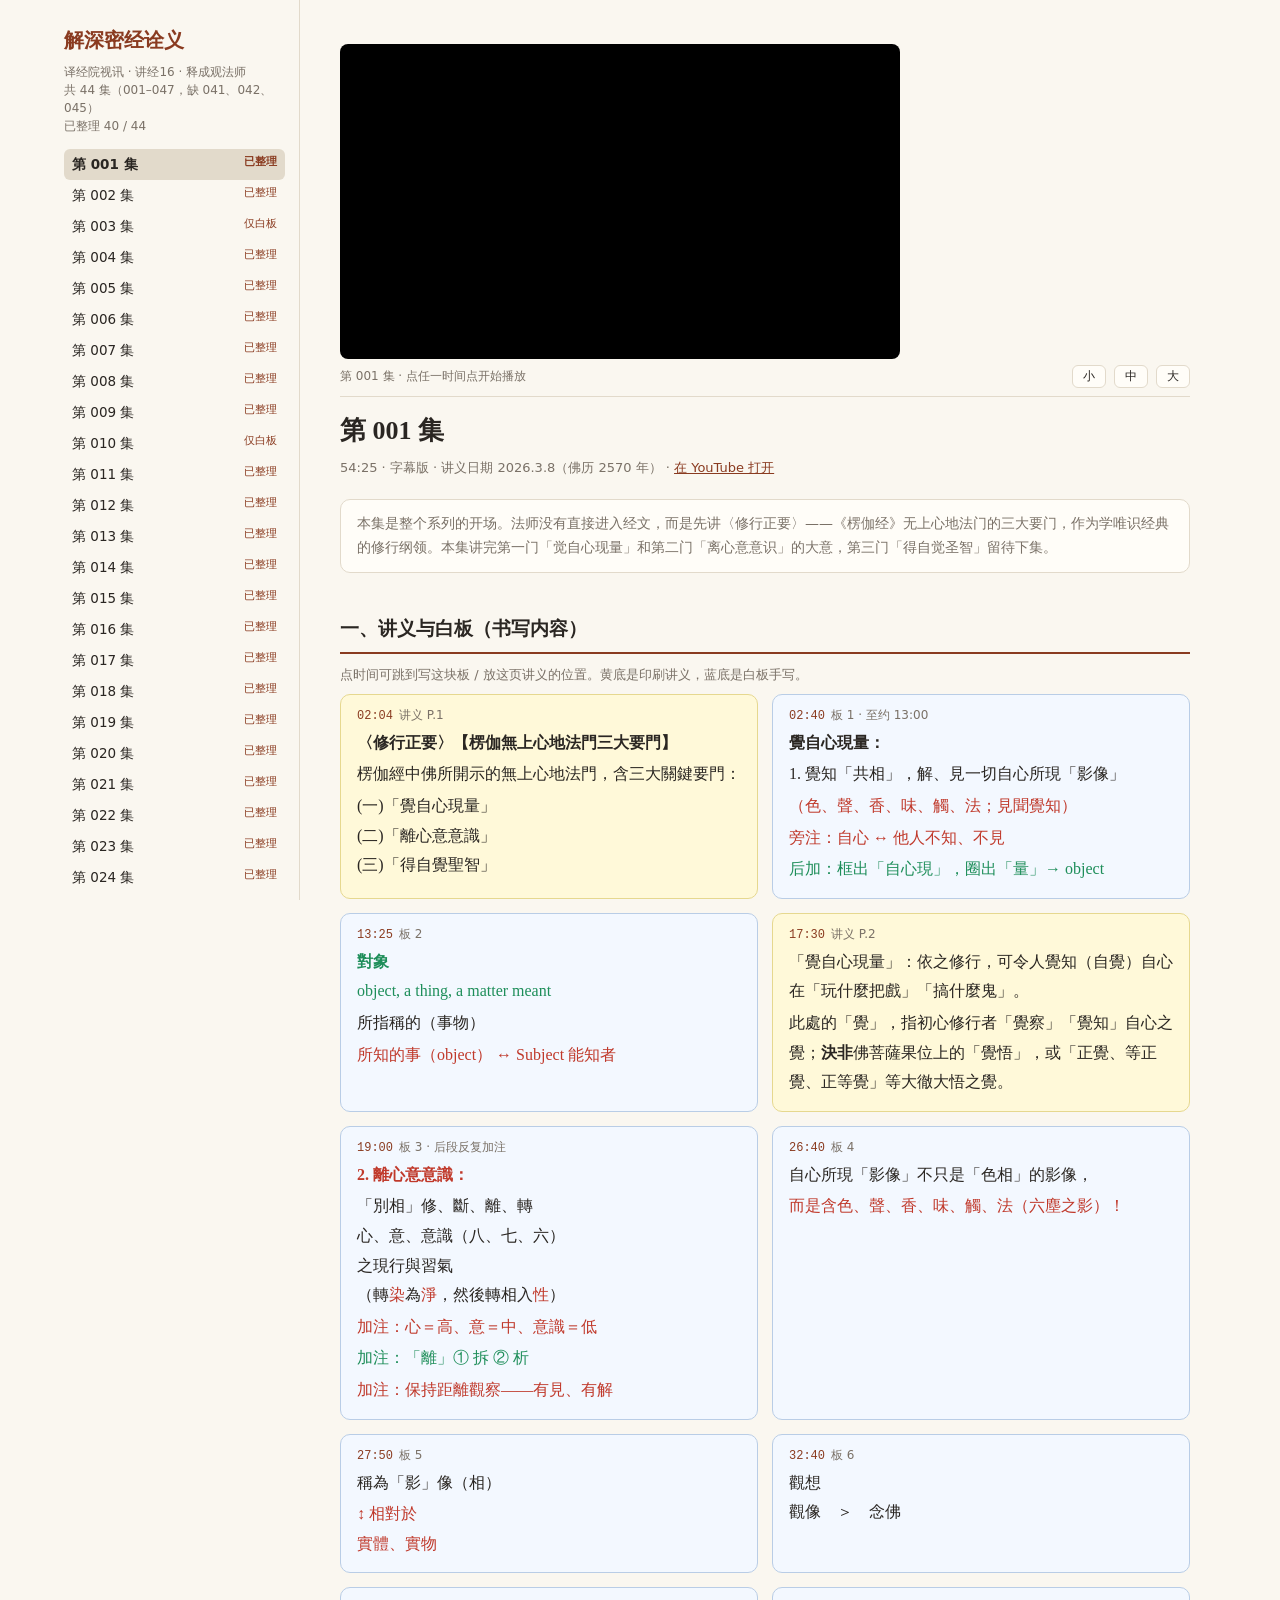
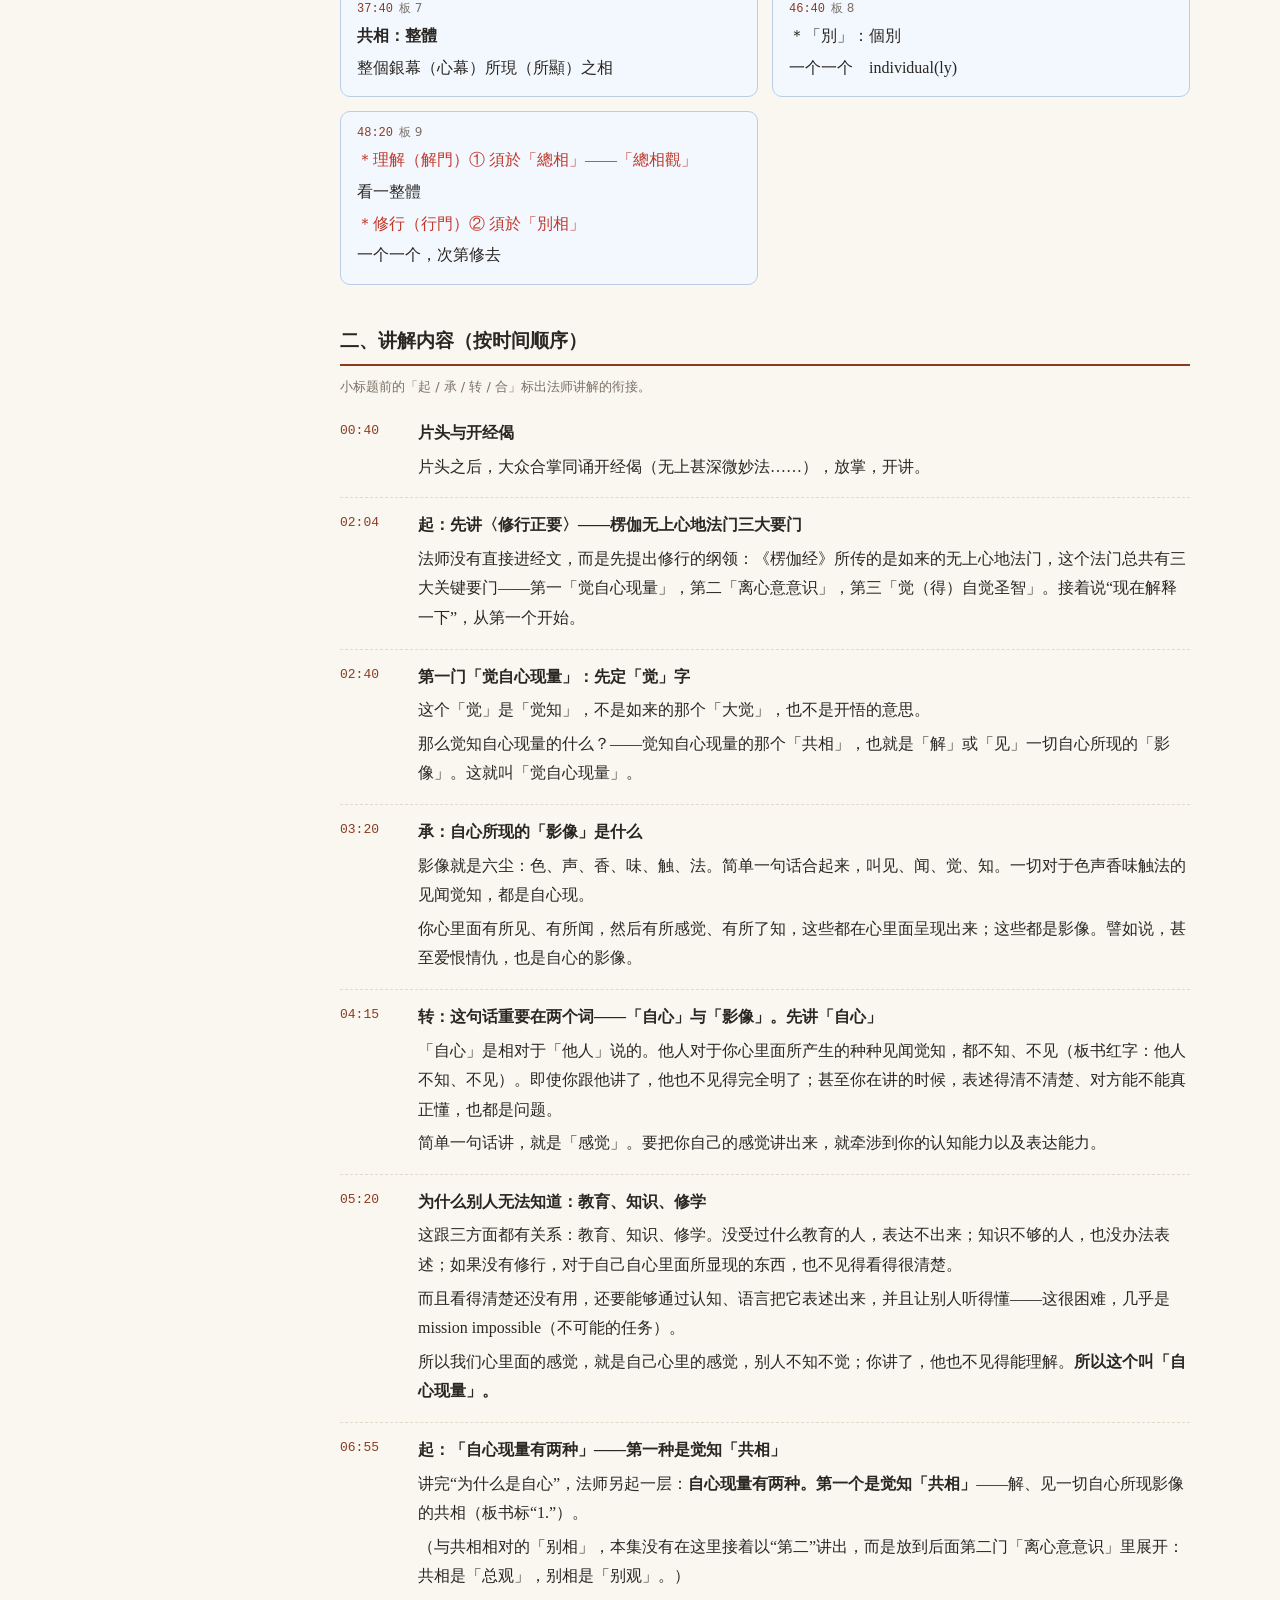
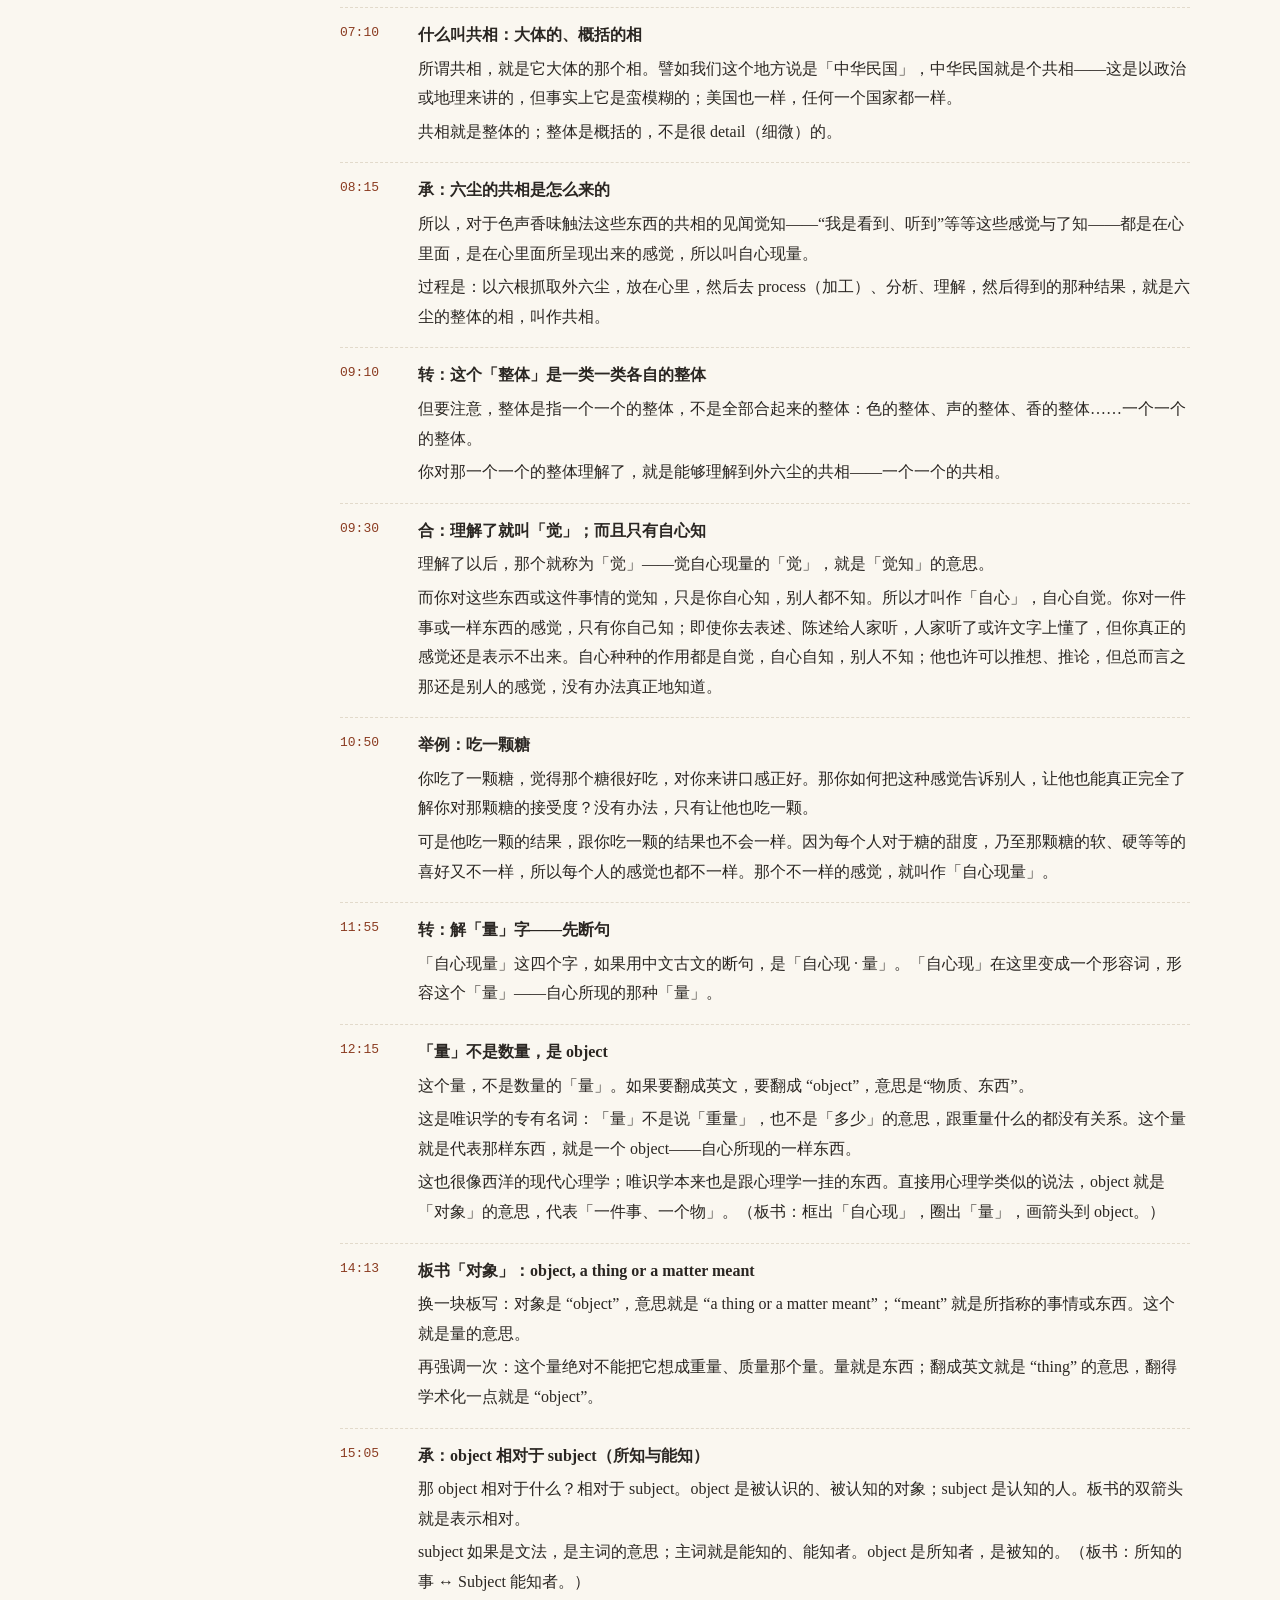
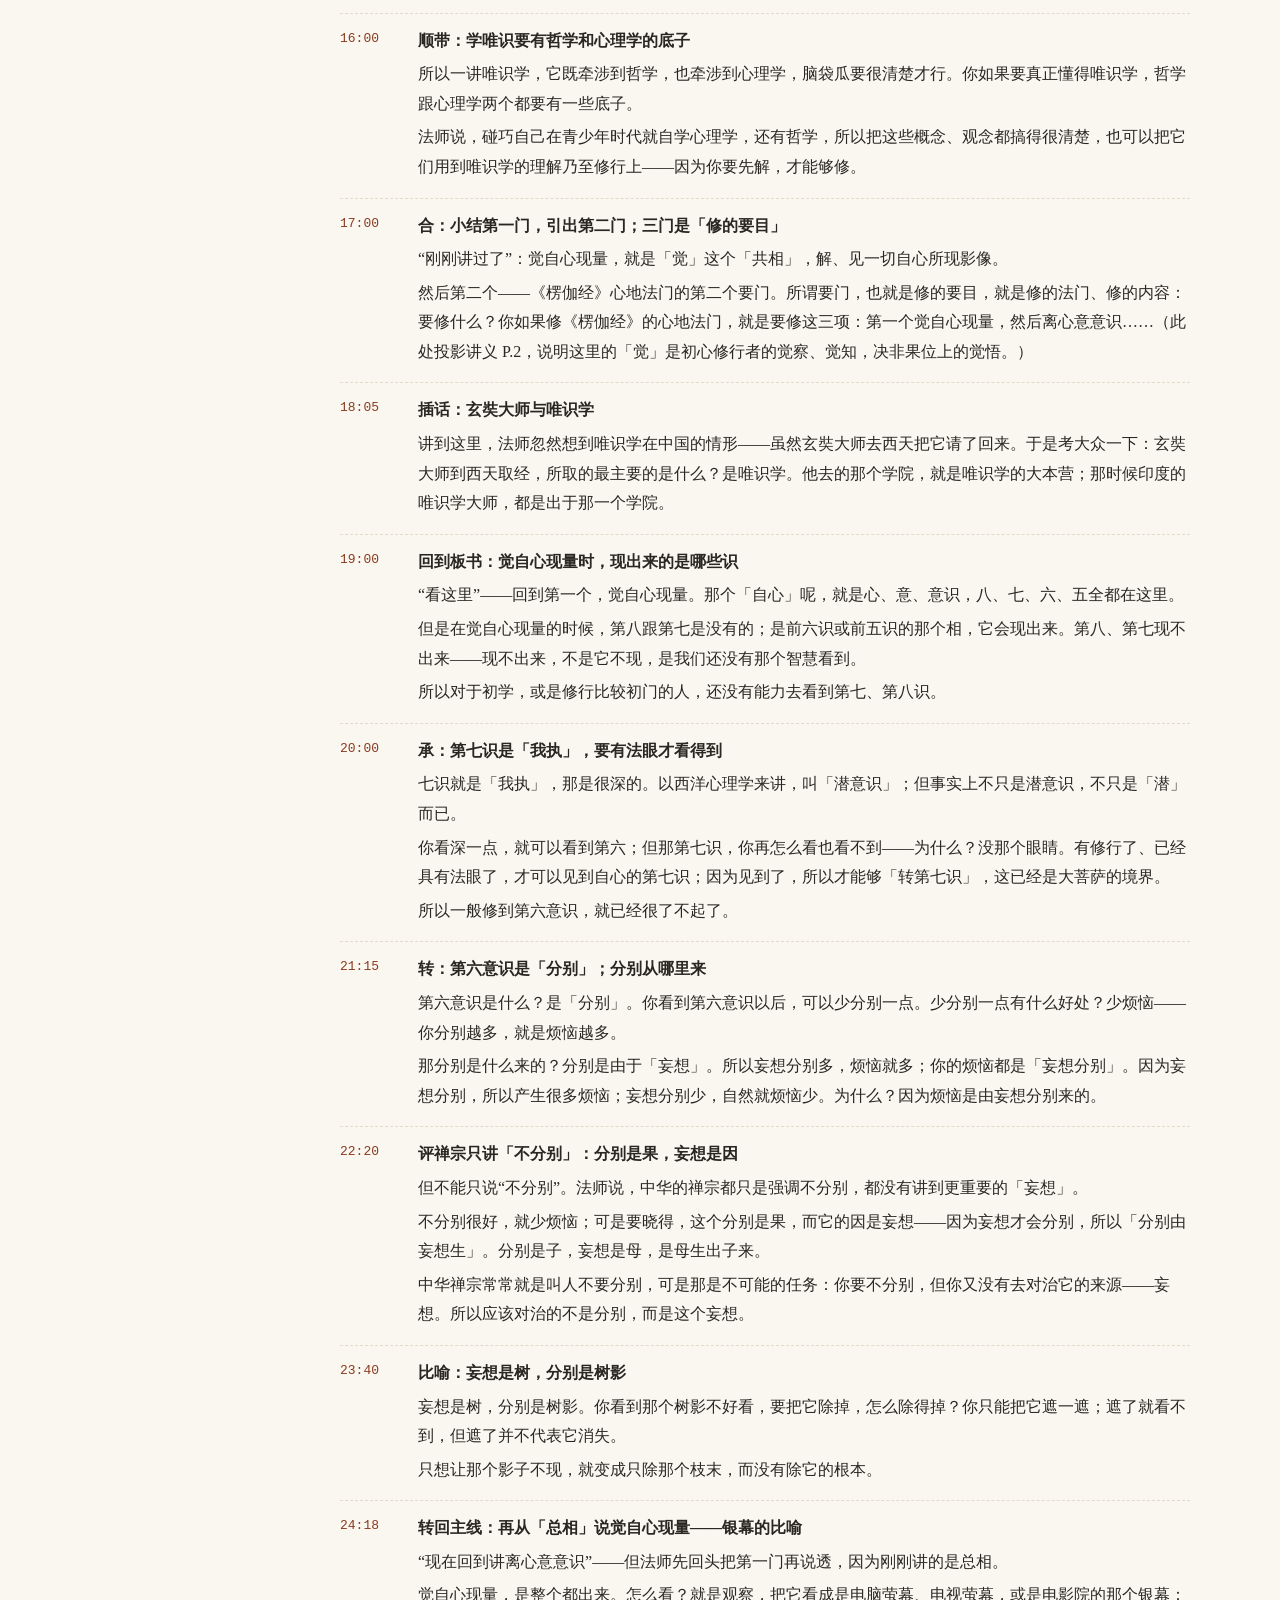
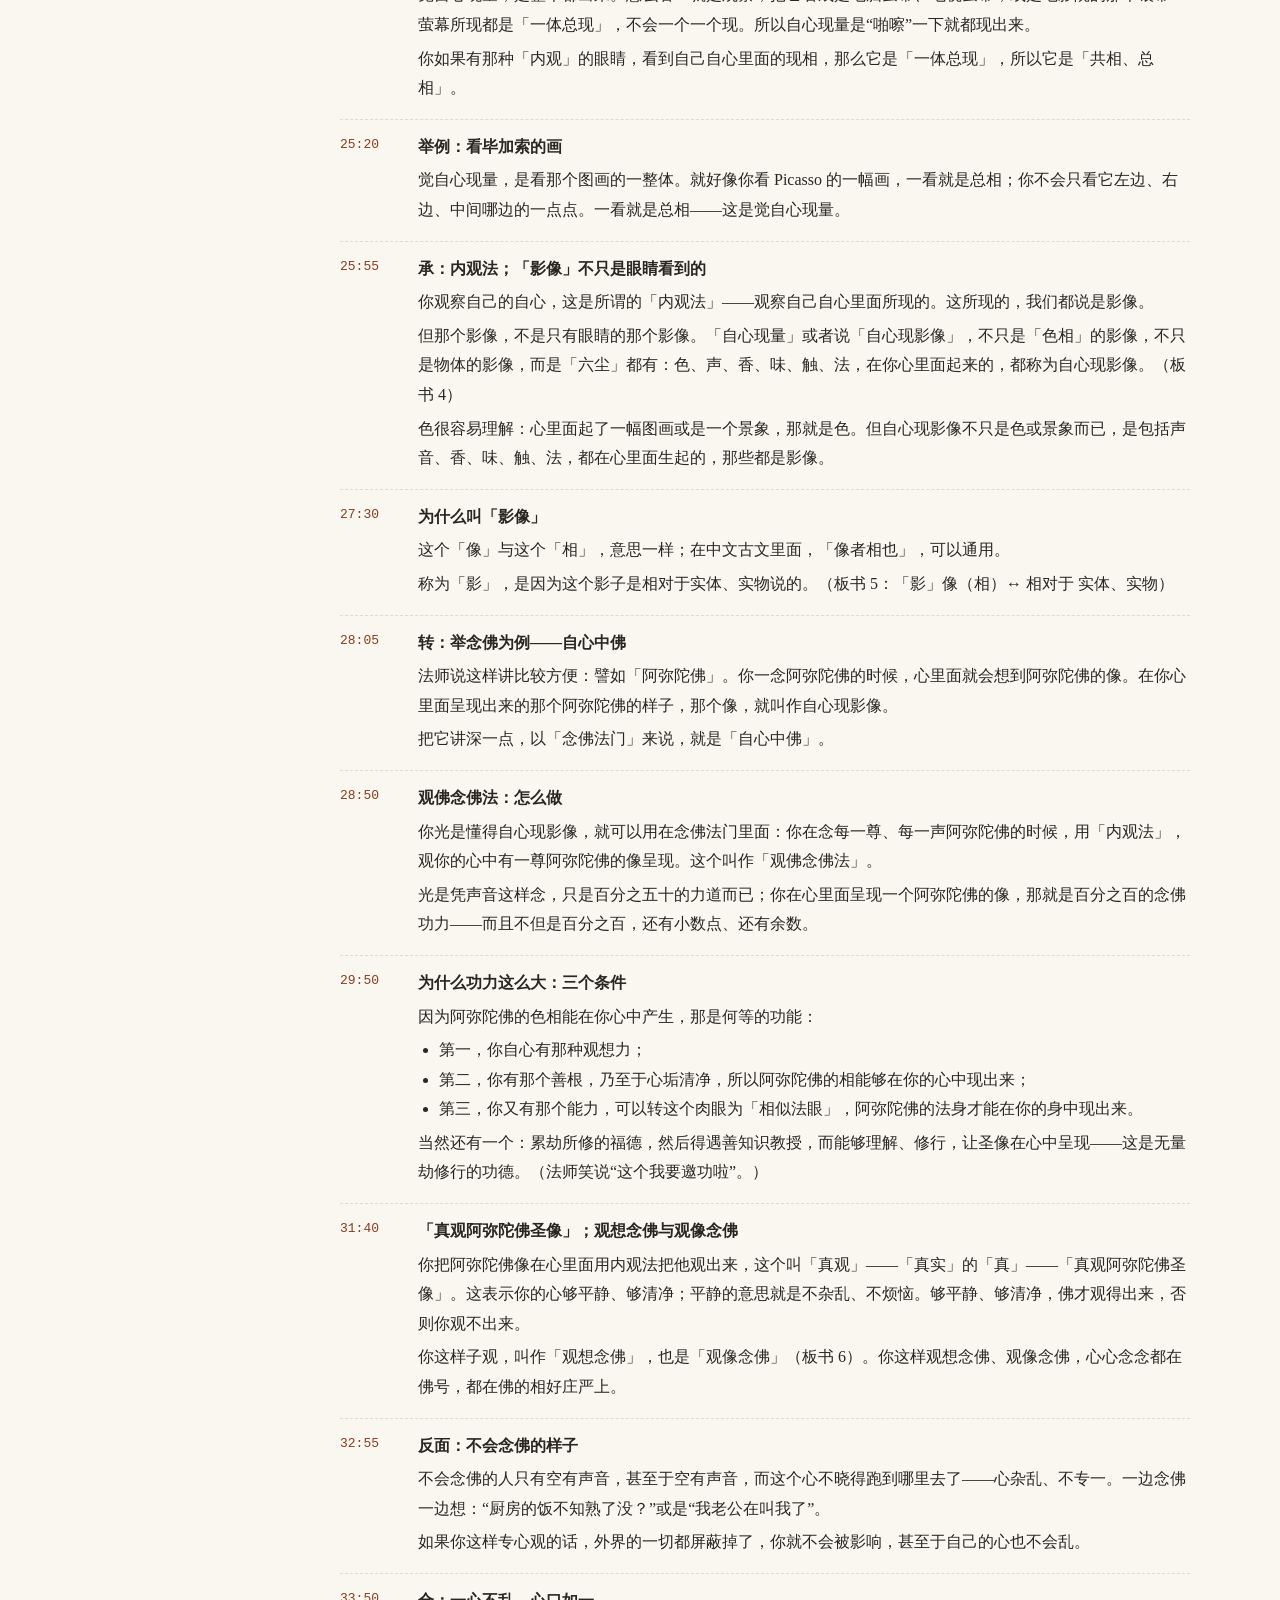
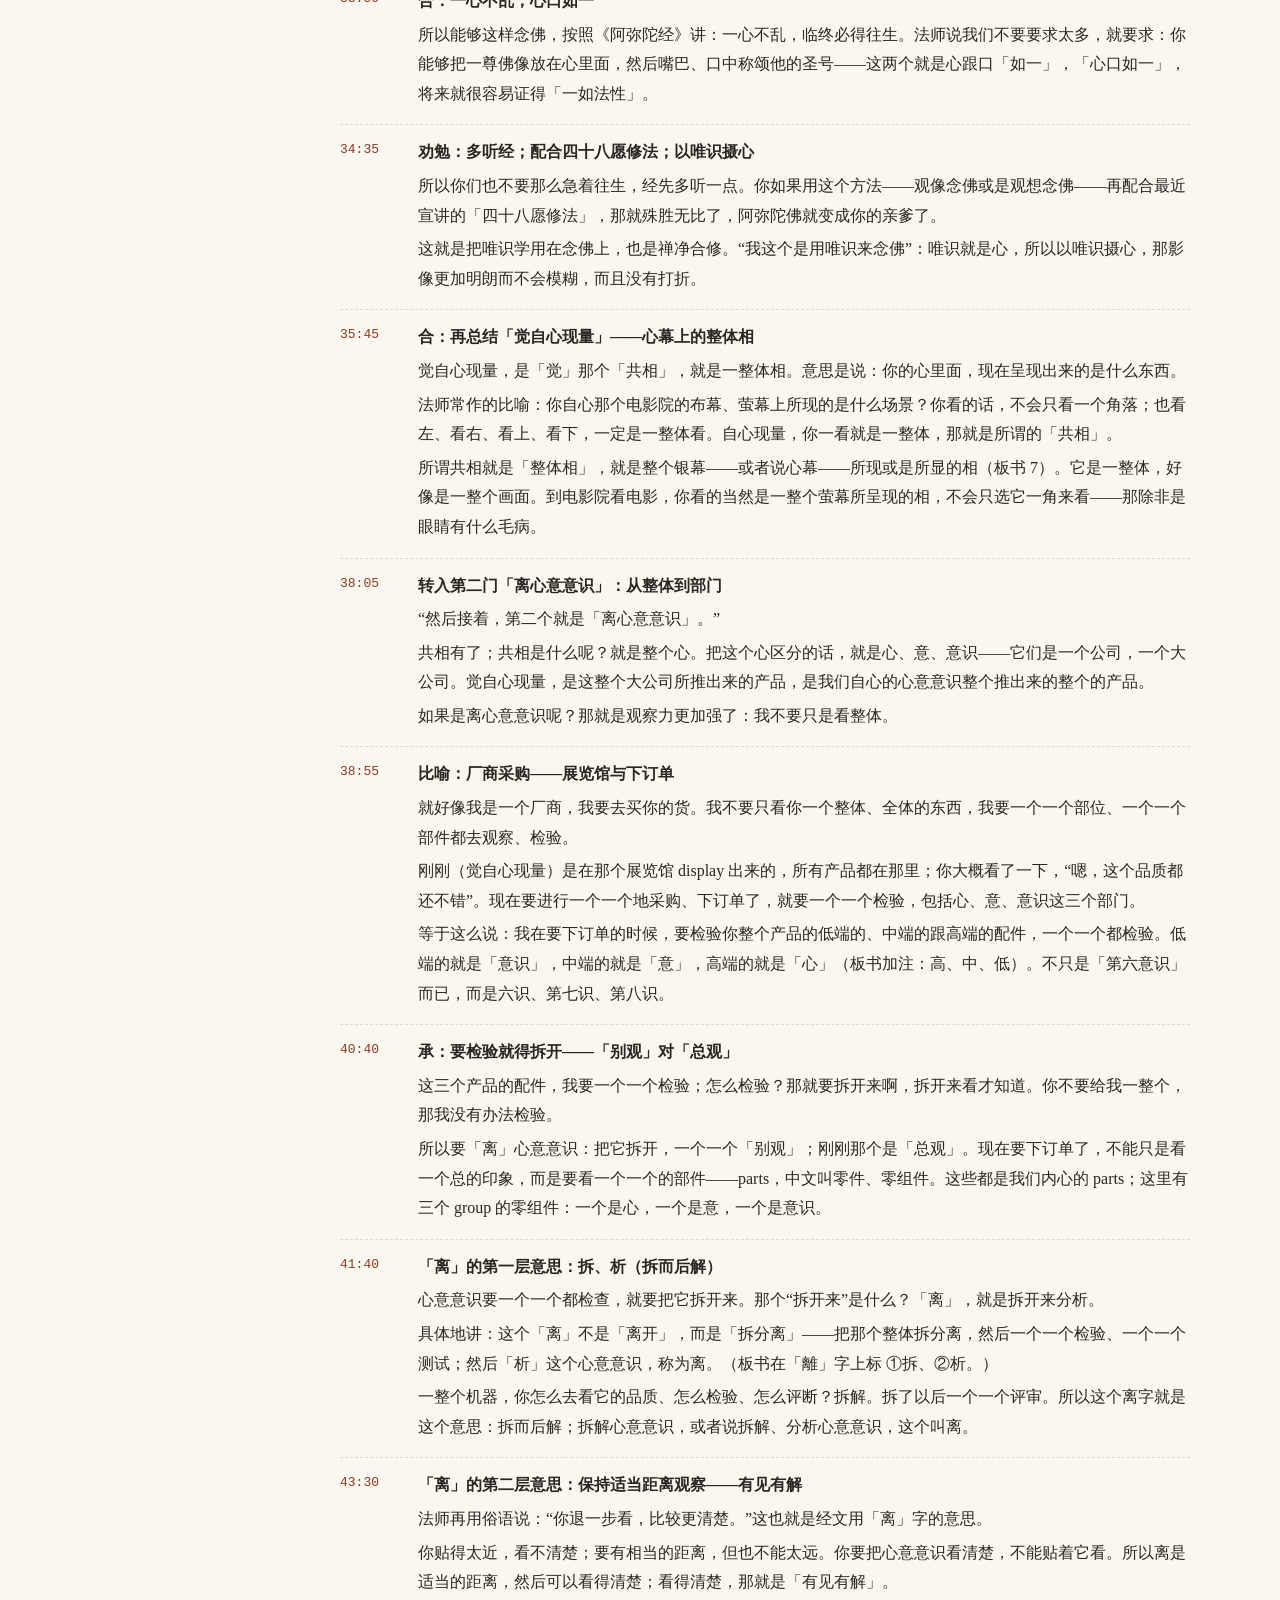
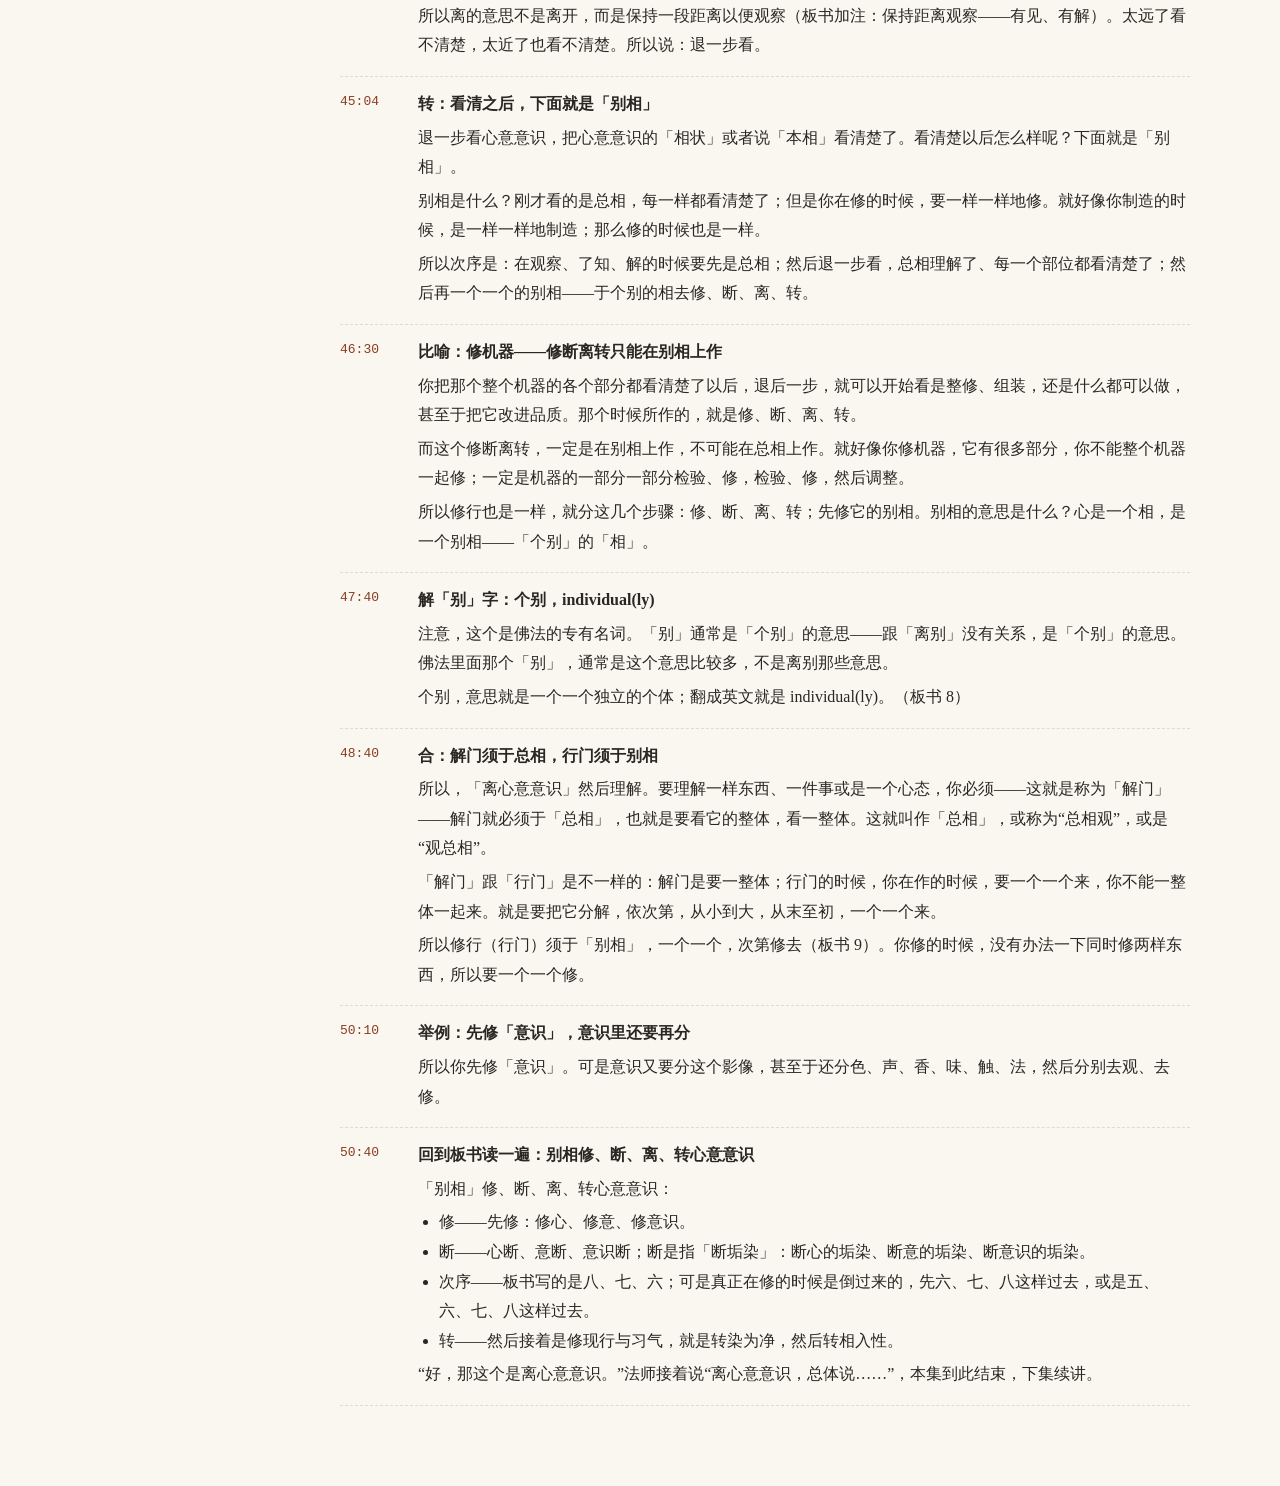
==== commit 6bed8980: "Add episode 040 (boards only) Co-Authored-By: Claude Opus 5.5 <noreply@anthropic.com> Claude-Session" ====
--- a/index.html
+++ b/index.html
@@ -56,7 +56,7 @@
 <div class="wrap">
 <nav>
 <h1>解深密经诠义</h1>
-<p>译经院视讯 · 讲经16 · 释成观法师<br>共 44 集（001–047，缺 041、042、045）<br>已整理 39 / 44</p>
+<p>译经院视讯 · 讲经16 · 释成观法师<br>共 44 集（001–047，缺 041、042、045）<br>已整理 40 / 44</p>
 <div class="list" id="list"></div>
 </nav>
 <main>
@@ -3927,12 +3927,51 @@
 </div>
 </section>
 
+<section id="ep-040" data-v="388iBuiK1i0" data-n="040">
+<h2>第 040 集</h2>
+<div class="meta">43:38 · 无字幕（仅整理白板与讲义） · <a href="https://www.youtube.com/watch?v=388iBuiK1i0">在 YouTube 打开</a></div>
+<div class="note">本集视频没有字幕，下面只整理白板与讲义，按出现时间排列，点时间即可跳到该知识点。接上集〈大乘五位百法表〉，讲心所有法：五遍行心所（心行运作单位、过程）：1 作意（心动）、2 触（缘外接触）、3 受（领受、感受外境）、4 想（依所领受境而起粗想）、5 思（想之后进而起细思）——作意＝起心（动念）、起意：心想要作什么、有意欲作某事；作意→熟习→不自觉知（有意去作某事）。五别境心所（特别、特殊的良好修行境界）：欲（想更加、更进一步修行的心、欲望，胜欲，如佛之「求知欲」等，可简称为「修行的上进心」）；胜解（殊胜之理解，此为「悟理」之本，非一般之解，而是佛之于无上理之信解，且能发动进一步修行之力者）——如是方能起「法之胜解心所」，故知此是修行无上法的最重要「机制」，并且是「缘起」一切修行「胜果」之必具因素；所说之「胜」即以下之念、定、慧（特指正念、正定、正慧，此为一切佛法修行之结果，以出生一切贤圣故）；念：「今心」为念——当下一念心；为佛弟子如何修自「当下一念心」以达于「无上心」？念念不乱、念念不邪、念念不昧、念念觉知；念时知、觉自己在念什么——念念皆知、皆觉（不胡里不迷糊、不昏暗）；欲修胜解先须修「正解」，不随「邪解」、臆测、缘取、妄解；「胜解」近于「悟」（可说只差一步之遥），是为无学悟，且最正、殊胜之理解；（起修行）欲→胜解→正念→正定→正慧。善心所：行蕴中「舍」——能明确觉察自己的「心行」且能进而加以拣择（择善弃恶），称为「行舍」；故此为一切贤圣最高之出处；不害：没有伤害他人之心（更遑论伤人之行）；若具足十一善根，则堪正修如来圣道。最后回到经文：寻——主动去找寻（在外寻觅）；伺——不动等待；寻思——动态地寻找答案、静态地思惟；寻思：一切大小、内外思考——寻是到外面去找答案，思是在自心内思惟而寻找答案；总说内外寻觅、追索答案称为「寻思」；世尊告法涌菩萨：「我于超过一切寻思胜义谛相，现正等觉」——我（已）于超过一切（内外）寻思（所得之）胜义谛相（之境界而体）现正等（正）觉。</div>
+<h3>一、讲义与白板（书写内容）</h3>
+<p class="hint">点时间可跳到写这块板 / 放这页讲义的位置。黄底是印刷讲义，蓝底是白板手写。</p>
+<div class="grid">
+<div class="b"><small><a class="t" data-v="388iBuiK1i0" data-t="101" href="https://www.youtube.com/watch?v=388iBuiK1i0&t=101s">01:41</a>板 1</small><p>作意（心動）<span class="r">心行之運作、層次、緩急……</span><br>2 觸（接觸）──攀緣（緣取）<br>3 受（→領受、感受）<br>4 想（→起粗想）<br>5 思（→進而細想、細思）</p></div>
+<div class="b"><small><a class="t" data-v="388iBuiK1i0" data-t="377" href="https://www.youtube.com/watch?v=388iBuiK1i0&t=377s">06:17</a>板 2</small><p>作意：起心（動念）──（起意）心想要作什麼<br>〈有意欲作某事〉<br>作意 → 熟習 → 不自覺知（有意去作某事）</p></div>
+<div class="b"><small><a class="t" data-v="388iBuiK1i0" data-t="581" href="https://www.youtube.com/watch?v=388iBuiK1i0&t=581s">09:41</a>板 3</small><p>五遍行心所：（心行運作單位、過程）<br>1. 作意（心動）　2. 觸（緣外接觸）　3. 受（領受、感受外境）　4. 想（依所領受境而起粗想）　5. 思（想之後，進而起細思）</p></div>
+<div class="b"><small><a class="t" data-v="388iBuiK1i0" data-t="731" href="https://www.youtube.com/watch?v=388iBuiK1i0&t=731s">12:11</a>板 4</small><p>別境：（特別、特殊）良好的修行境界</p></div>
+<div class="b"><small><a class="t" data-v="388iBuiK1i0" data-t="794" href="https://www.youtube.com/watch?v=388iBuiK1i0&t=794s">13:14</a>板 5</small><p>欲：想更加、更進一步修行的「心」「欲望」（勝欲）〈如佛之「求知欲」等〉<br><span style="color:#2a8a4a">可簡稱為「修行的上進心」</span></p></div>
+<div class="b"><small><a class="t" data-v="388iBuiK1i0" data-t="827" href="https://www.youtube.com/watch?v=388iBuiK1i0&t=827s">13:47</a>板 6</small><p>二、勝解：殊勝之理解，此為「悟理」之本（非一般之解，而是佛之於無上理之信解，且能發動進一步修行之力者）</p></div>
+<div class="b"><small><a class="t" data-v="388iBuiK1i0" data-t="866" href="https://www.youtube.com/watch?v=388iBuiK1i0&t=866s">14:26</a>板 7</small><p class="r">如是方能起「法之勝解心所」（故知此是修行無上法的最重要「機制」）！！</p></div>
+<div class="b"><small><a class="t" data-v="388iBuiK1i0" data-t="884" href="https://www.youtube.com/watch?v=388iBuiK1i0&t=884s">14:44</a>板 8</small><p>並且，「勝解」不但是修行無上法的最重要機制，而且是「緣起」一切修行「勝果」之必具因素。</p></div>
+<div class="b"><small><a class="t" data-v="388iBuiK1i0" data-t="932" href="https://www.youtube.com/watch?v=388iBuiK1i0&t=932s">15:32</a>板 9</small><p>所說之「勝」即以下之：「念、定、慧」（特指「正念、正定、正慧」），此為一切佛法修行之結果！！！以出生一切賢聖故。</p></div>
+<div class="b"><small><a class="t" data-v="388iBuiK1i0" data-t="977" href="https://www.youtube.com/watch?v=388iBuiK1i0&t=977s">16:17</a>板 10</small><p>念：「今心」為念──<span class="r">當下一念心</span></p></div>
+<div class="b"><small><a class="t" data-v="388iBuiK1i0" data-t="1025" href="https://www.youtube.com/watch?v=388iBuiK1i0&t=1025s">17:05</a>板 11</small><p>為佛弟子，如何修自「當下一念心」以達於「無上心」？<span class="r">念念不亂、念念不邪、念念不昧、念念覺知</span></p></div>
+<div class="b"><small><a class="t" data-v="388iBuiK1i0" data-t="1082" href="https://www.youtube.com/watch?v=388iBuiK1i0&t=1082s">18:02</a>板 12</small><p>念時知、覺自己在念什麼。念念皆知、皆覺（不胡里、不迷糊、不昏暗）</p></div>
+<div class="b"><small><a class="t" data-v="388iBuiK1i0" data-t="1112" href="https://www.youtube.com/watch?v=388iBuiK1i0&t=1112s">18:32</a>板 13</small><p>欲修勝解，先須修「正解」，不隨「邪解」、臆測、緣取、妄解</p></div>
+<div class="b h"><small><a class="t" data-v="388iBuiK1i0" data-t="1163" href="https://www.youtube.com/watch?v=388iBuiK1i0&t=1163s">19:23</a>讲义 · 大乘五位百法表</small><p>〈大乘五位百法表〉：一、心法（八）　二、心所有法（五十一）：1. 遍行（五）2. 別境（五）3. 善（十一）4. 煩惱（六）5. 隨煩惱（二十）6. 不定（四）　三、色法（十一）　四、心不相應行法（二十四）　五、無為法（六）</p></div>
+<div class="b"><small><a class="t" data-v="388iBuiK1i0" data-t="1220" href="https://www.youtube.com/watch?v=388iBuiK1i0&t=1220s">20:20</a>板 14</small><p>別境心所中的「欲」，唯指修行之「正欲」（猶如佛之「求知欲」），故是修行主要的動力因素，不可或缺。</p></div>
+<div class="b"><small><a class="t" data-v="388iBuiK1i0" data-t="1289" href="https://www.youtube.com/watch?v=388iBuiK1i0&t=1289s">21:29</a>板 15</small><p>別境：特殊的心態（心境）（指修行之）</p></div>
+<div class="b"><small><a class="t" data-v="388iBuiK1i0" data-t="1319" href="https://www.youtube.com/watch?v=388iBuiK1i0&t=1319s">21:59</a>板 16</small><p>「勝解」近於「悟」（可說只差一步之遙），<span class="r">是為無學悟，且最正、殊勝之理解</span></p></div>
+<div class="b"><small><a class="t" data-v="388iBuiK1i0" data-t="1376" href="https://www.youtube.com/watch?v=388iBuiK1i0&t=1376s">22:56</a>板 17</small><p>（起修行）欲 → 勝解 → 正念 → 正定 → 正慧</p></div>
+<div class="b"><small><a class="t" data-v="388iBuiK1i0" data-t="1481" href="https://www.youtube.com/watch?v=388iBuiK1i0&t=1481s">24:41</a>板 18</small><p>別境：特殊、從未有的善境界 <span class="r">（特別）唯有（佛法）修行人的善境界</span></p></div>
+<div class="b"><small><a class="t" data-v="388iBuiK1i0" data-t="1748" href="https://www.youtube.com/watch?v=388iBuiK1i0&t=1748s">29:08</a>板 19</small><p>行蘊中「捨」</p></div>
+<div class="b"><small><a class="t" data-v="388iBuiK1i0" data-t="1847" href="https://www.youtube.com/watch?v=388iBuiK1i0&t=1847s">30:47</a>板 20</small><p>能明確覺察自己的「心行」，且能進而加以揀擇（擇善棄惡），稱為「行捨」（行蘊之捨）</p></div>
+<div class="b"><small><a class="t" data-v="388iBuiK1i0" data-t="1877" href="https://www.youtube.com/watch?v=388iBuiK1i0&t=1877s">31:17</a>板 21</small><p>故此為一切賢聖最高之出處</p></div>
+<div class="b"><small><a class="t" data-v="388iBuiK1i0" data-t="1901" href="https://www.youtube.com/watch?v=388iBuiK1i0&t=1901s">31:41</a>板 22</small><p>不害：沒有傷害他人之心（更遑論傷人之行！）</p></div>
+<div class="b"><small><a class="t" data-v="388iBuiK1i0" data-t="1970" href="https://www.youtube.com/watch?v=388iBuiK1i0&t=1970s">32:50</a>板 23</small><p>若具足十一善根，則堪正修如來聖道</p></div>
+<div class="b h"><small><a class="t" data-v="388iBuiK1i0" data-t="2048" href="https://www.youtube.com/watch?v=388iBuiK1i0&t=2048s">34:08</a>讲义 · 经文</small><p>矛矟，更相矛刺。惱壞既已，各各離散。世尊，我於爾時竊作是念：『如來出世，甚奇希有！由出世故，乃於如是超過一切尋思所行勝義諦相，亦有通達作證可得。』說是語已。爾時世尊告法涌菩薩摩訶薩曰：「善男子，如是如是，如汝所說。我於超過一切尋思勝義諦相，現正等覺。現等覺已，為他宣說，顯現開解，施設……</p></div>
+<div class="b"><small><a class="t" data-v="388iBuiK1i0" data-t="2072" href="https://www.youtube.com/watch?v=388iBuiK1i0&t=2072s">34:32</a>板 24</small><p>尋：主動去找尋（在外尋覓）<br>伺：不動等待<br>尋思：動態地找尋答案（向外）；靜態地思惟（在內）</p></div>
+<div class="b"><small><a class="t" data-v="388iBuiK1i0" data-t="2240" href="https://www.youtube.com/watch?v=388iBuiK1i0&t=2240s">37:20</a>板 25</small><p>尋思：一切大小、內外思考。（尋）到外面去找答案；「思」：在自心內思惟而尋找答案，稱為「思」</p></div>
+<div class="b"><small><a class="t" data-v="388iBuiK1i0" data-t="2294" href="https://www.youtube.com/watch?v=388iBuiK1i0&t=2294s">38:14</a>板 26</small><p>總說內外尋覓、追索答案，稱為「尋思」（外、內）</p></div>
+<div class="b"><small><a class="t" data-v="388iBuiK1i0" data-t="2330" href="https://www.youtube.com/watch?v=388iBuiK1i0&t=2330s">38:50</a>板 27</small><p>我（已）於超過一切（內外）「尋思」（所得之）勝義諦相（之境界而體）現正等（正）覺。</p></div>
+</div>
+</section>
+
 </main>
 </div>
 <script>
 const eps=["001","002","003","004","005","006","007","008","009","010","011","012","013","014","015","016","017","018","019","020","021","022","023","024","025","026","027","028","029","030","031","032","033","034","035","036","037","038","039","040","043","044","046","047"];
 const nosub=new Set(["003","010","027","028","029","030","031","037","038","039","040","043","044","046","047"]);
-const done={"001": "\u5df2\u6574\u7406", "002": "\u5df2\u6574\u7406", "003": "\u4ec5\u767d\u677f", "004": "\u5df2\u6574\u7406", "005": "\u5df2\u6574\u7406", "006": "\u5df2\u6574\u7406", "007": "\u5df2\u6574\u7406", "008": "\u5df2\u6574\u7406", "009": "\u5df2\u6574\u7406", "010": "\u4ec5\u767d\u677f", "011": "\u5df2\u6574\u7406", "012": "\u5df2\u6574\u7406", "013": "\u5df2\u6574\u7406", "014": "\u5df2\u6574\u7406", "015": "\u5df2\u6574\u7406", "016": "\u5df2\u6574\u7406", "017": "\u5df2\u6574\u7406", "018": "\u5df2\u6574\u7406", "019": "\u5df2\u6574\u7406", "020": "\u5df2\u6574\u7406", "021": "\u5df2\u6574\u7406", "022": "\u5df2\u6574\u7406", "023": "\u5df2\u6574\u7406", "024": "\u5df2\u6574\u7406", "025": "\u5df2\u6574\u7406", "026": "\u5df2\u6574\u7406", "027": "\u4ec5\u767d\u677f", "028": "\u4ec5\u767d\u677f", "029": "\u4ec5\u767d\u677f", "030": "\u4ec5\u767d\u677f", "031": "\u4ec5\u767d\u677f", "032": "\u5df2\u6574\u7406", "033": "\u5df2\u6574\u7406", "034": "\u5df2\u6574\u7406", "035": "\u5df2\u6574\u7406", "036": "\u5df2\u6574\u7406", "037": "\u4ec5\u767d\u677f", "038": "\u4ec5\u767d\u677f", "039": "\u4ec5\u767d\u677f"};
+const done={"001": "\u5df2\u6574\u7406", "002": "\u5df2\u6574\u7406", "003": "\u4ec5\u767d\u677f", "004": "\u5df2\u6574\u7406", "005": "\u5df2\u6574\u7406", "006": "\u5df2\u6574\u7406", "007": "\u5df2\u6574\u7406", "008": "\u5df2\u6574\u7406", "009": "\u5df2\u6574\u7406", "010": "\u4ec5\u767d\u677f", "011": "\u5df2\u6574\u7406", "012": "\u5df2\u6574\u7406", "013": "\u5df2\u6574\u7406", "014": "\u5df2\u6574\u7406", "015": "\u5df2\u6574\u7406", "016": "\u5df2\u6574\u7406", "017": "\u5df2\u6574\u7406", "018": "\u5df2\u6574\u7406", "019": "\u5df2\u6574\u7406", "020": "\u5df2\u6574\u7406", "021": "\u5df2\u6574\u7406", "022": "\u5df2\u6574\u7406", "023": "\u5df2\u6574\u7406", "024": "\u5df2\u6574\u7406", "025": "\u5df2\u6574\u7406", "026": "\u5df2\u6574\u7406", "027": "\u4ec5\u767d\u677f", "028": "\u4ec5\u767d\u677f", "029": "\u4ec5\u767d\u677f", "030": "\u4ec5\u767d\u677f", "031": "\u4ec5\u767d\u677f", "032": "\u5df2\u6574\u7406", "033": "\u5df2\u6574\u7406", "034": "\u5df2\u6574\u7406", "035": "\u5df2\u6574\u7406", "036": "\u5df2\u6574\u7406", "037": "\u4ec5\u767d\u677f", "038": "\u4ec5\u767d\u677f", "039": "\u4ec5\u767d\u677f", "040": "\u4ec5\u767d\u677f"};
 document.getElementById('list').innerHTML=eps.map(n=>done[n]?`<a href="#ep-${n}">第 ${n} 集<i>${done[n]}</i></a>`:`<span class="ep">第 ${n} 集<i>${nosub.has(n)?'无字幕':'待整理'}</i></span>`).join('');
 </script>
 
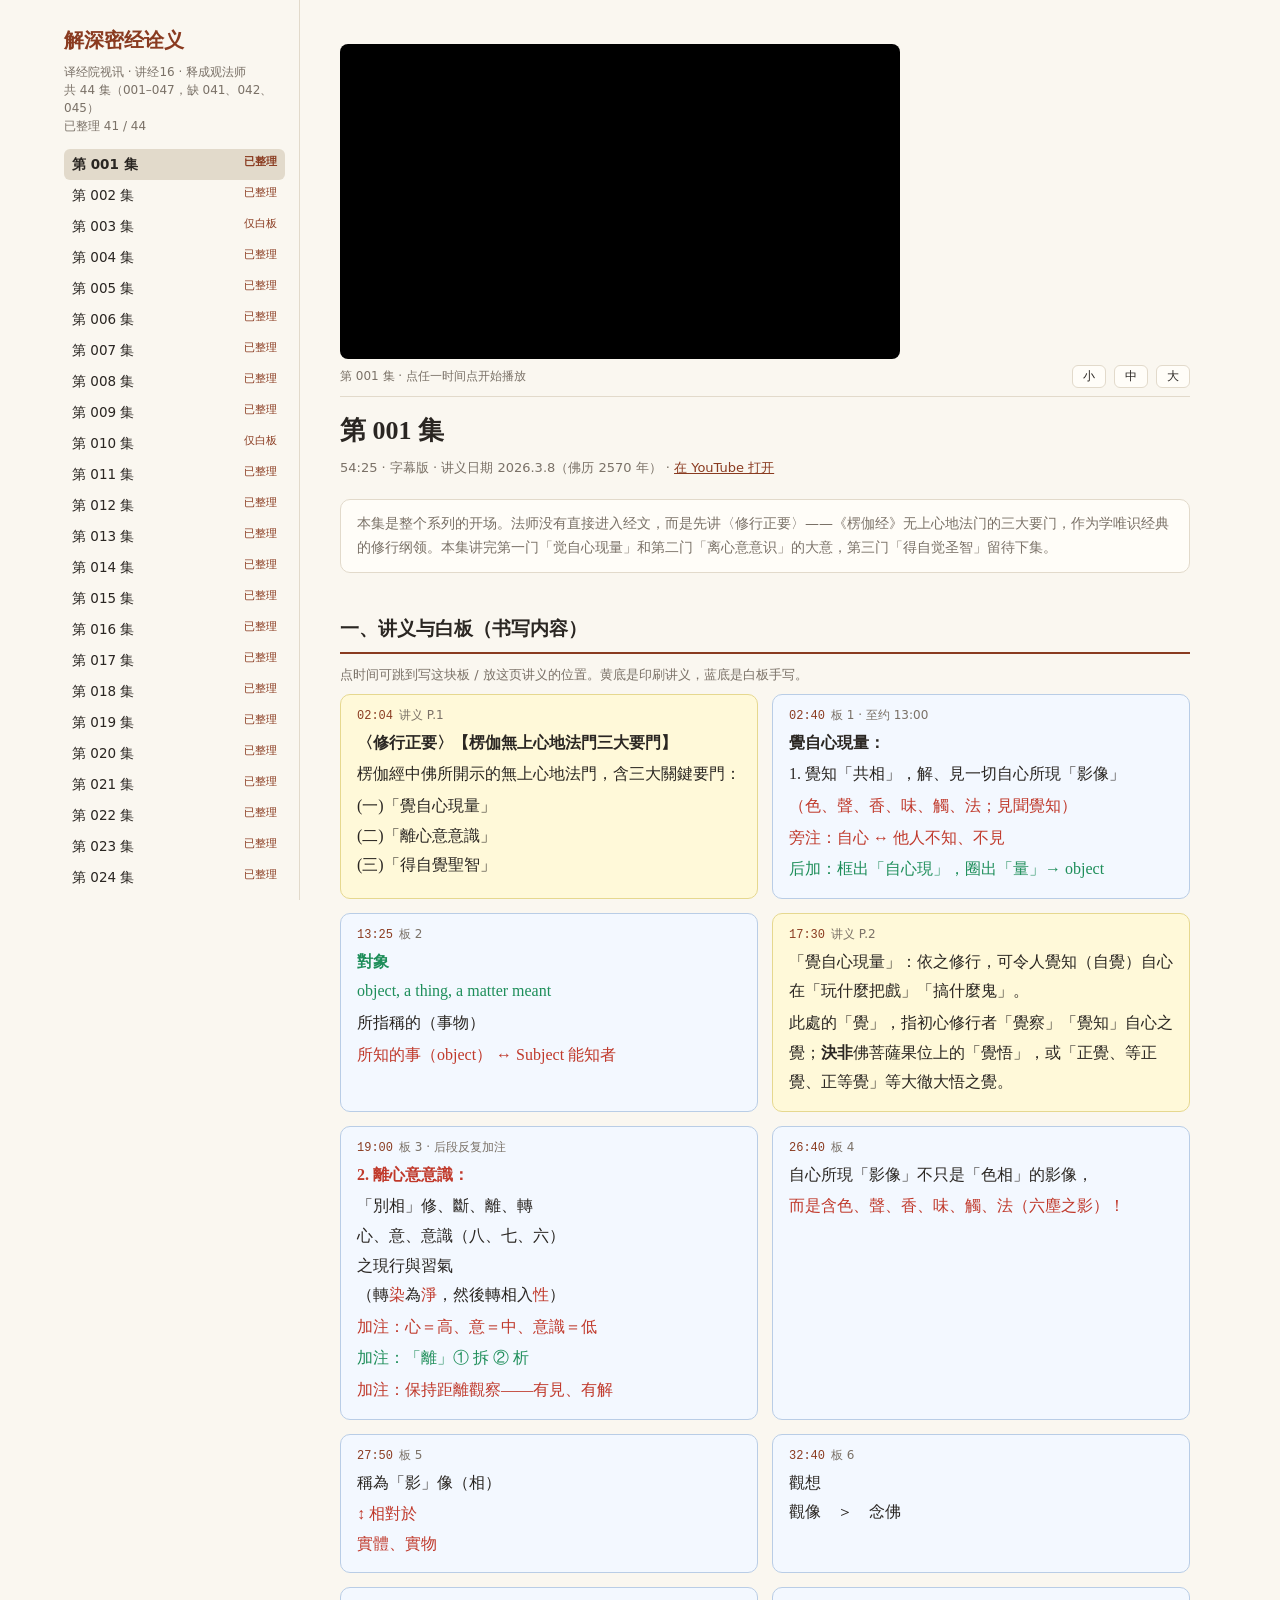
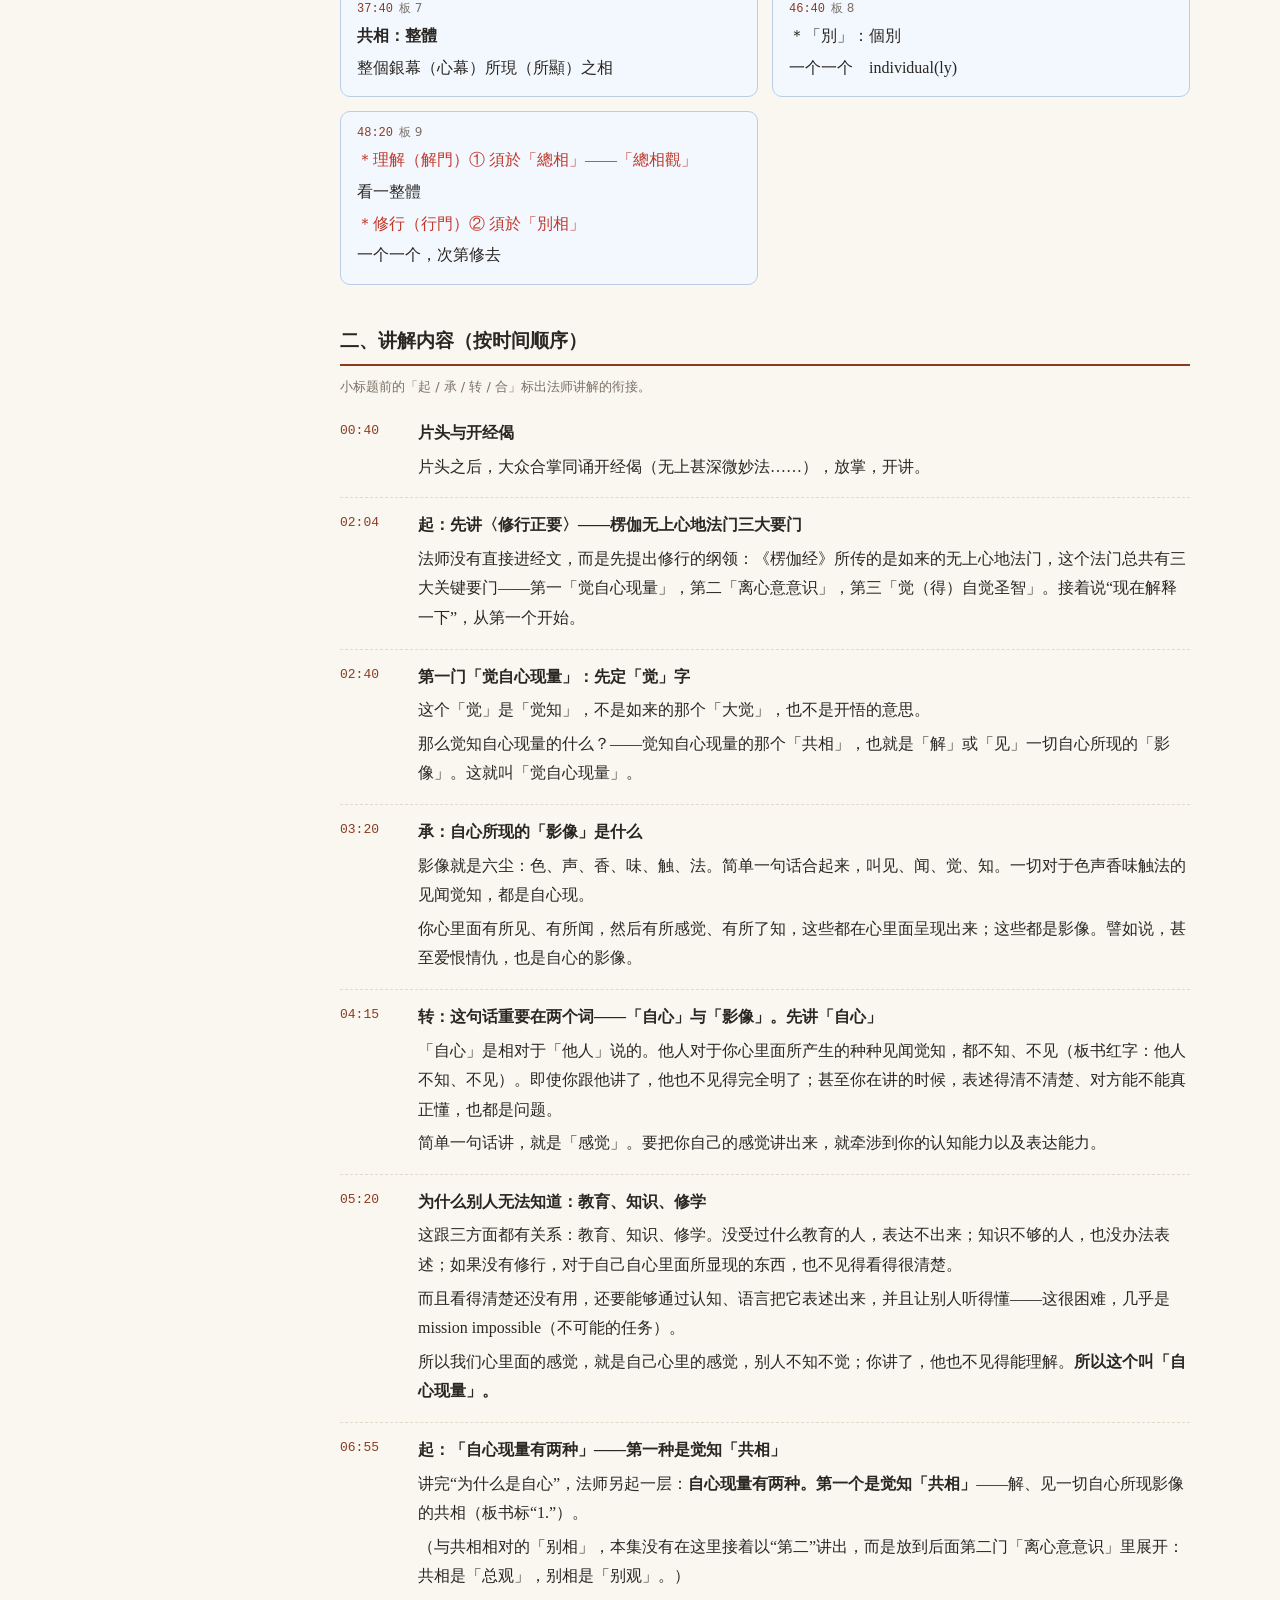
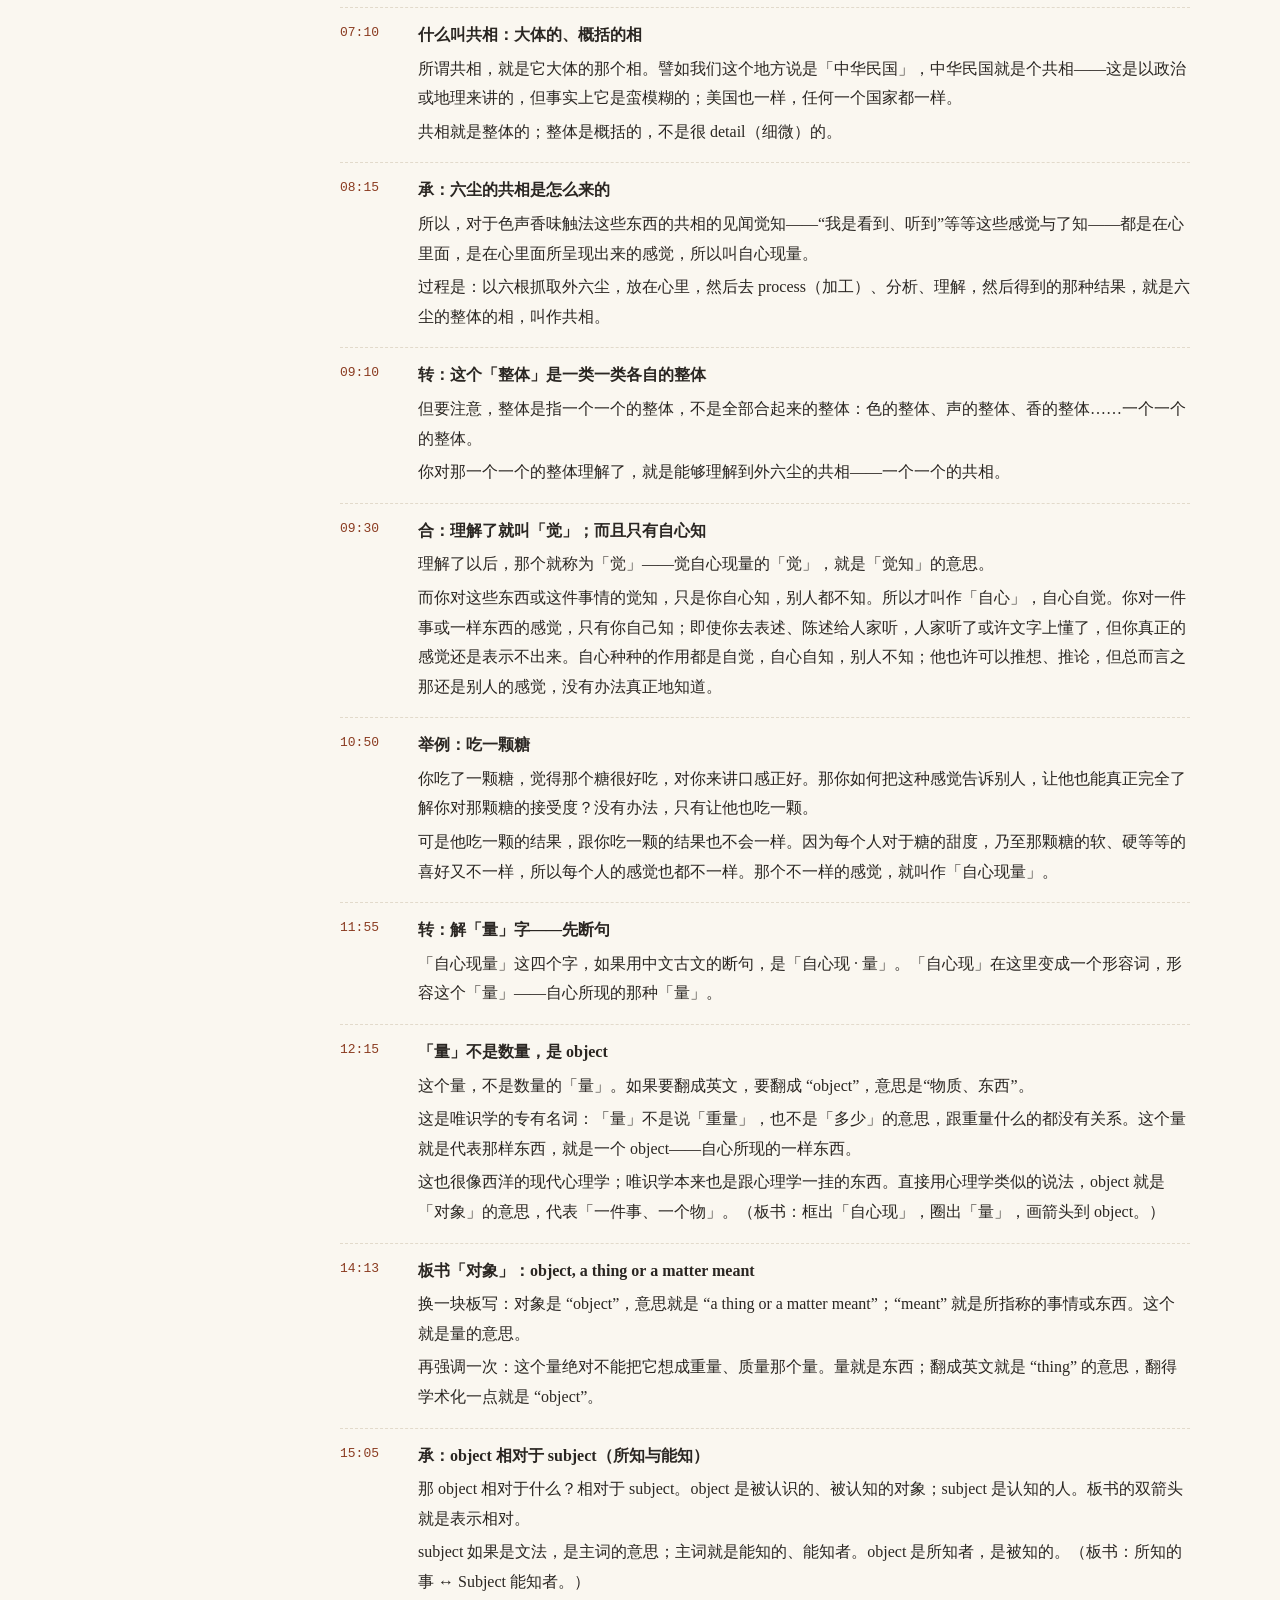
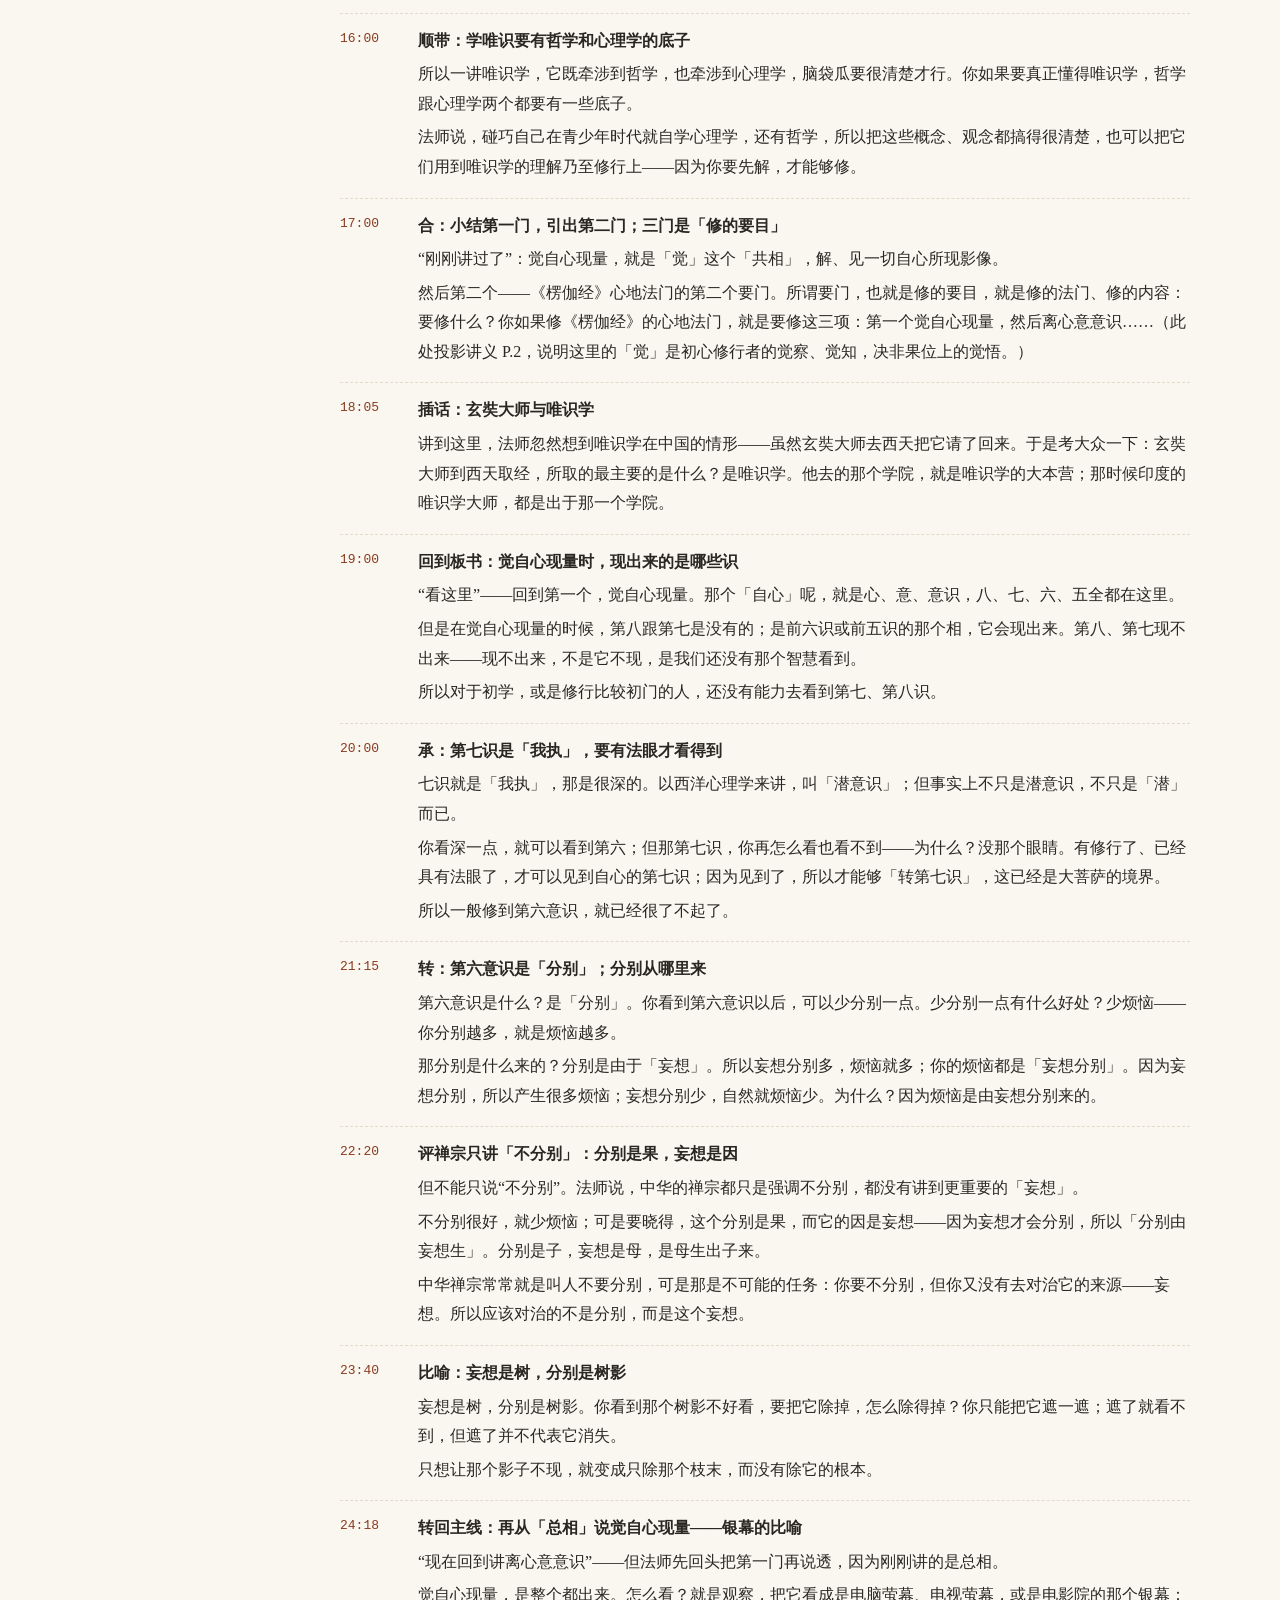
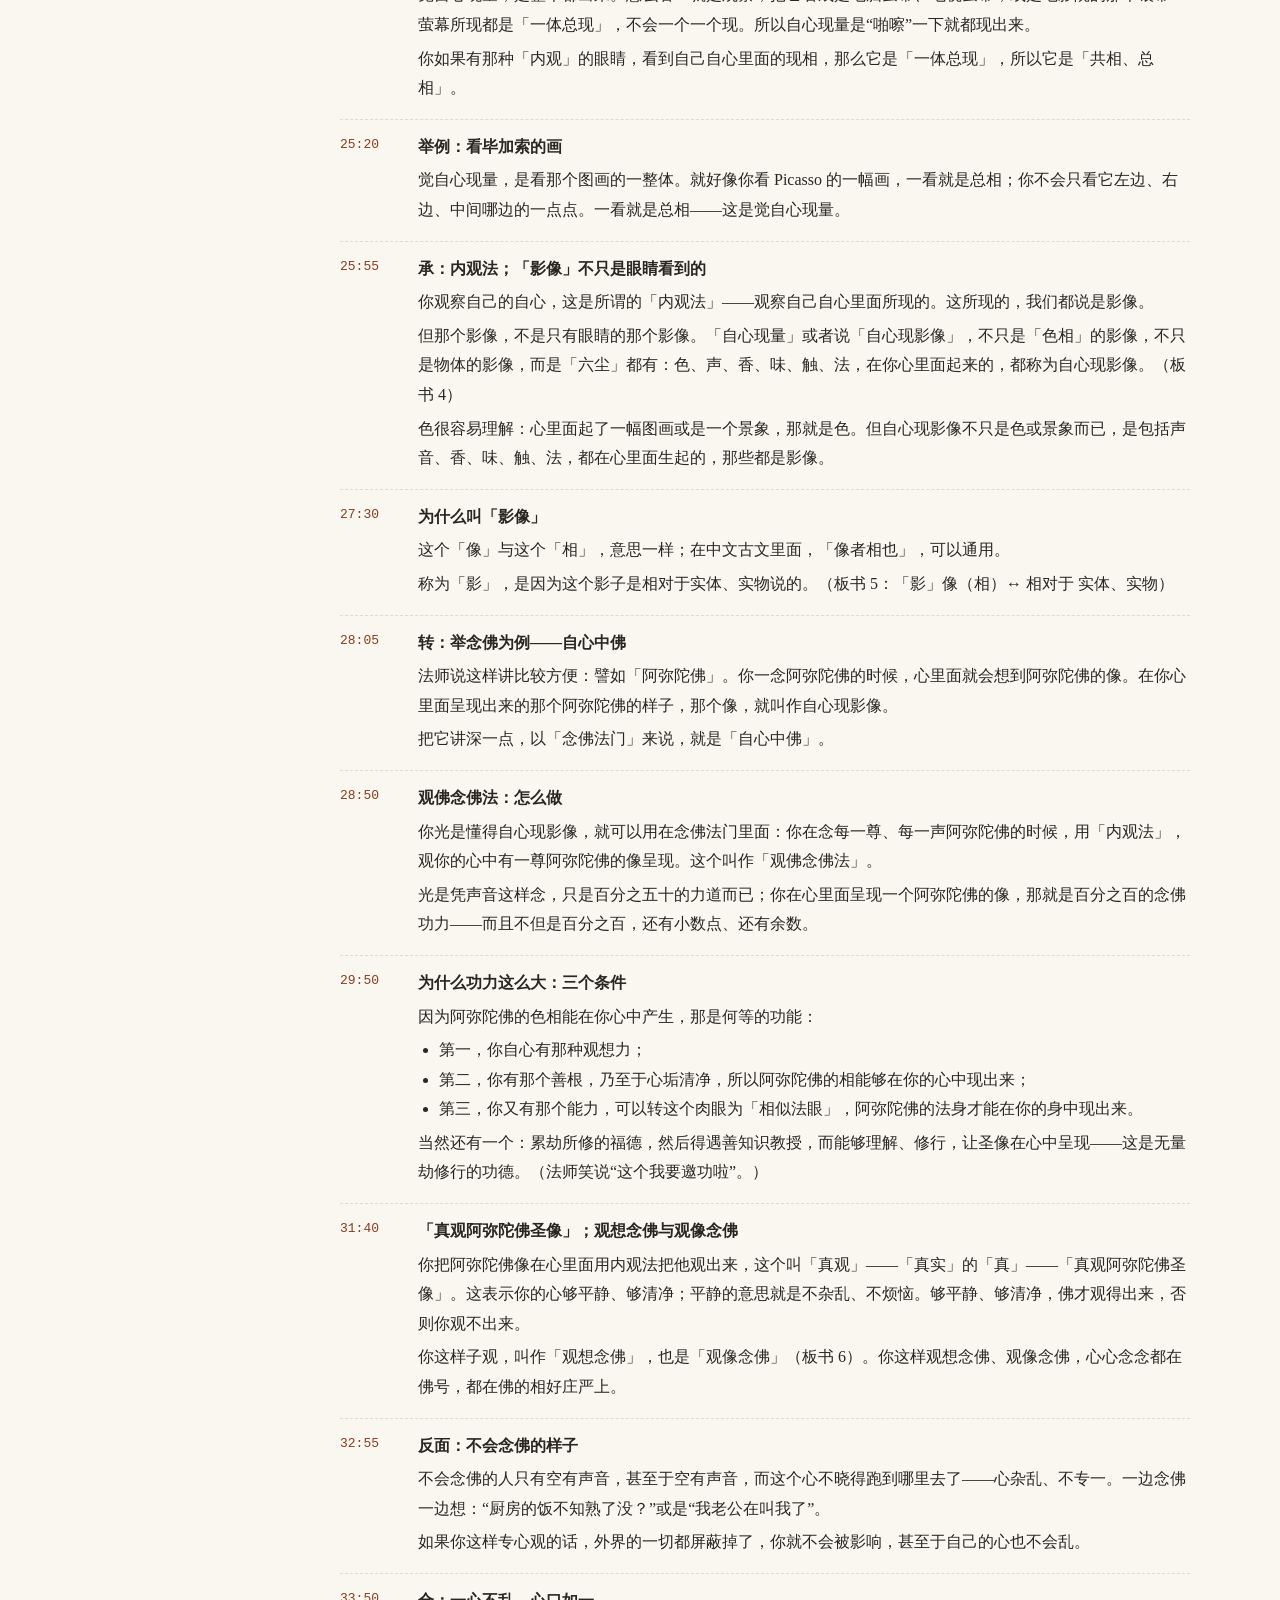
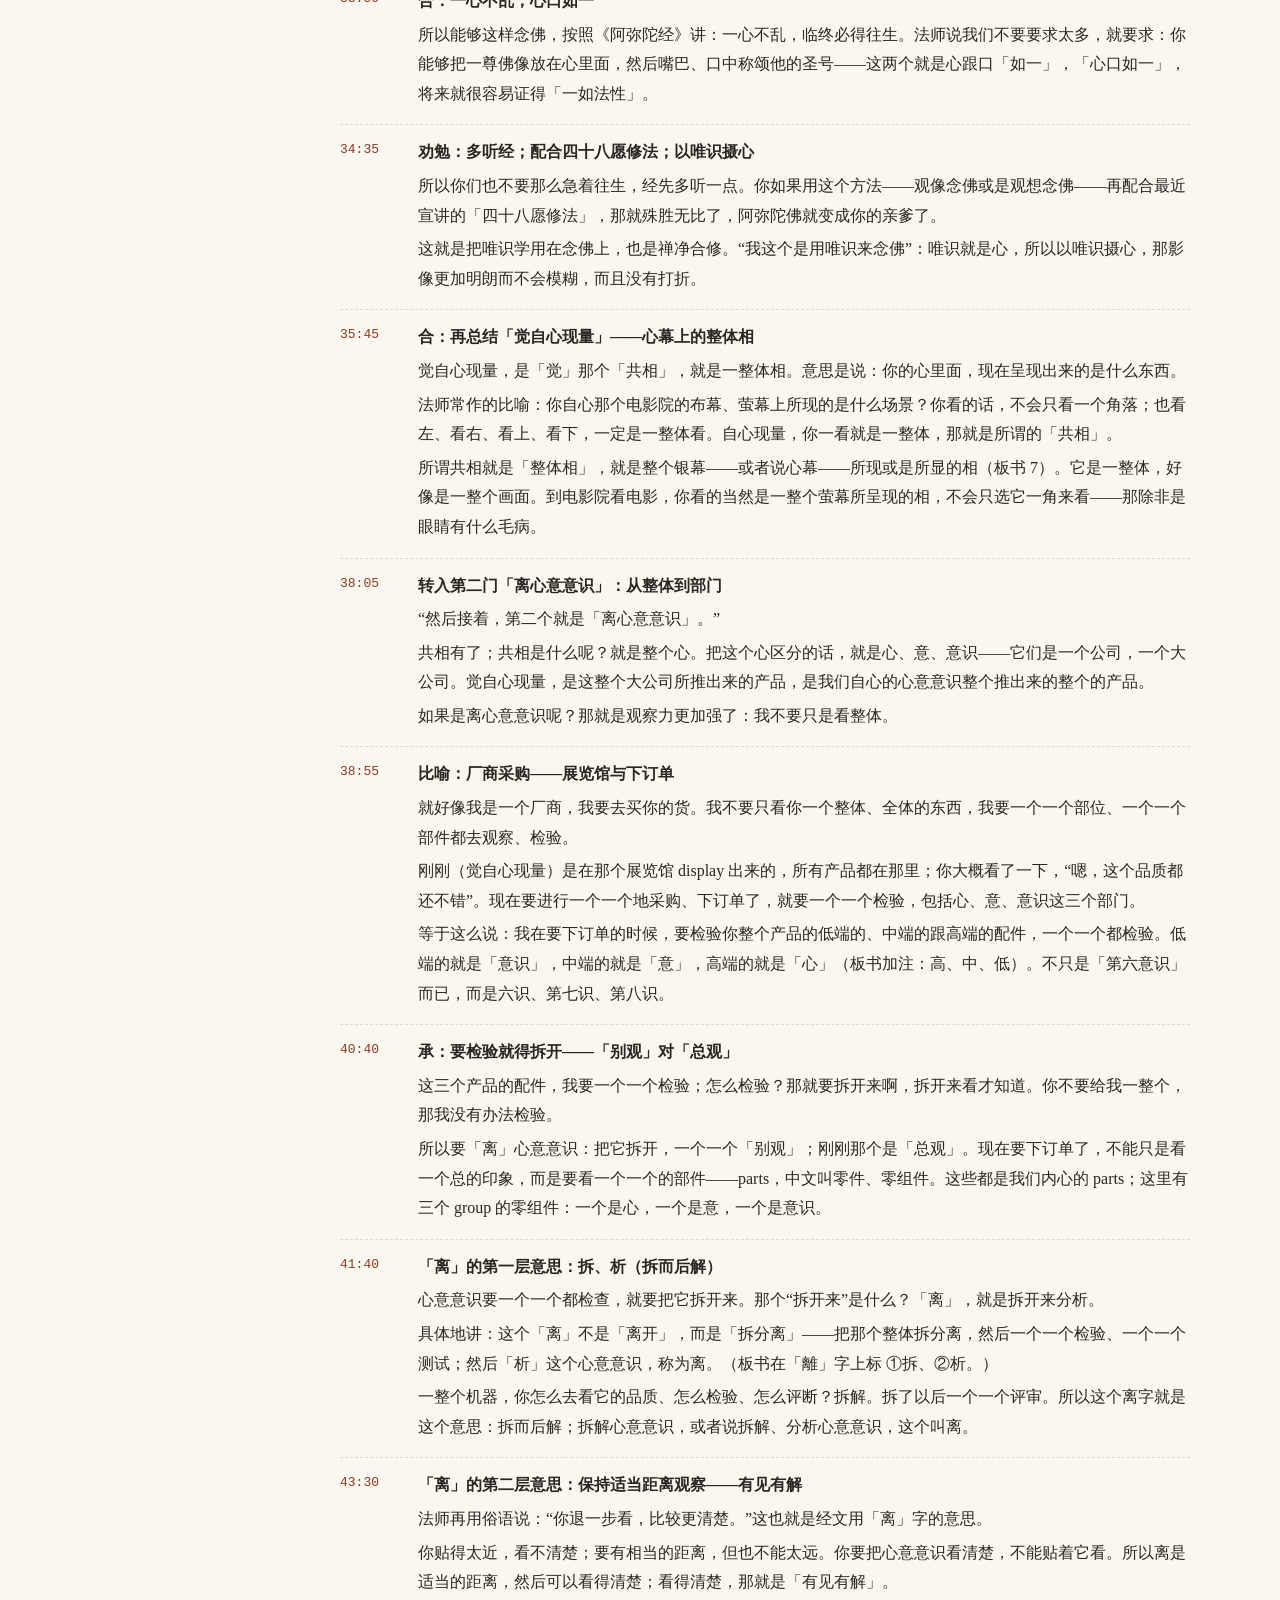
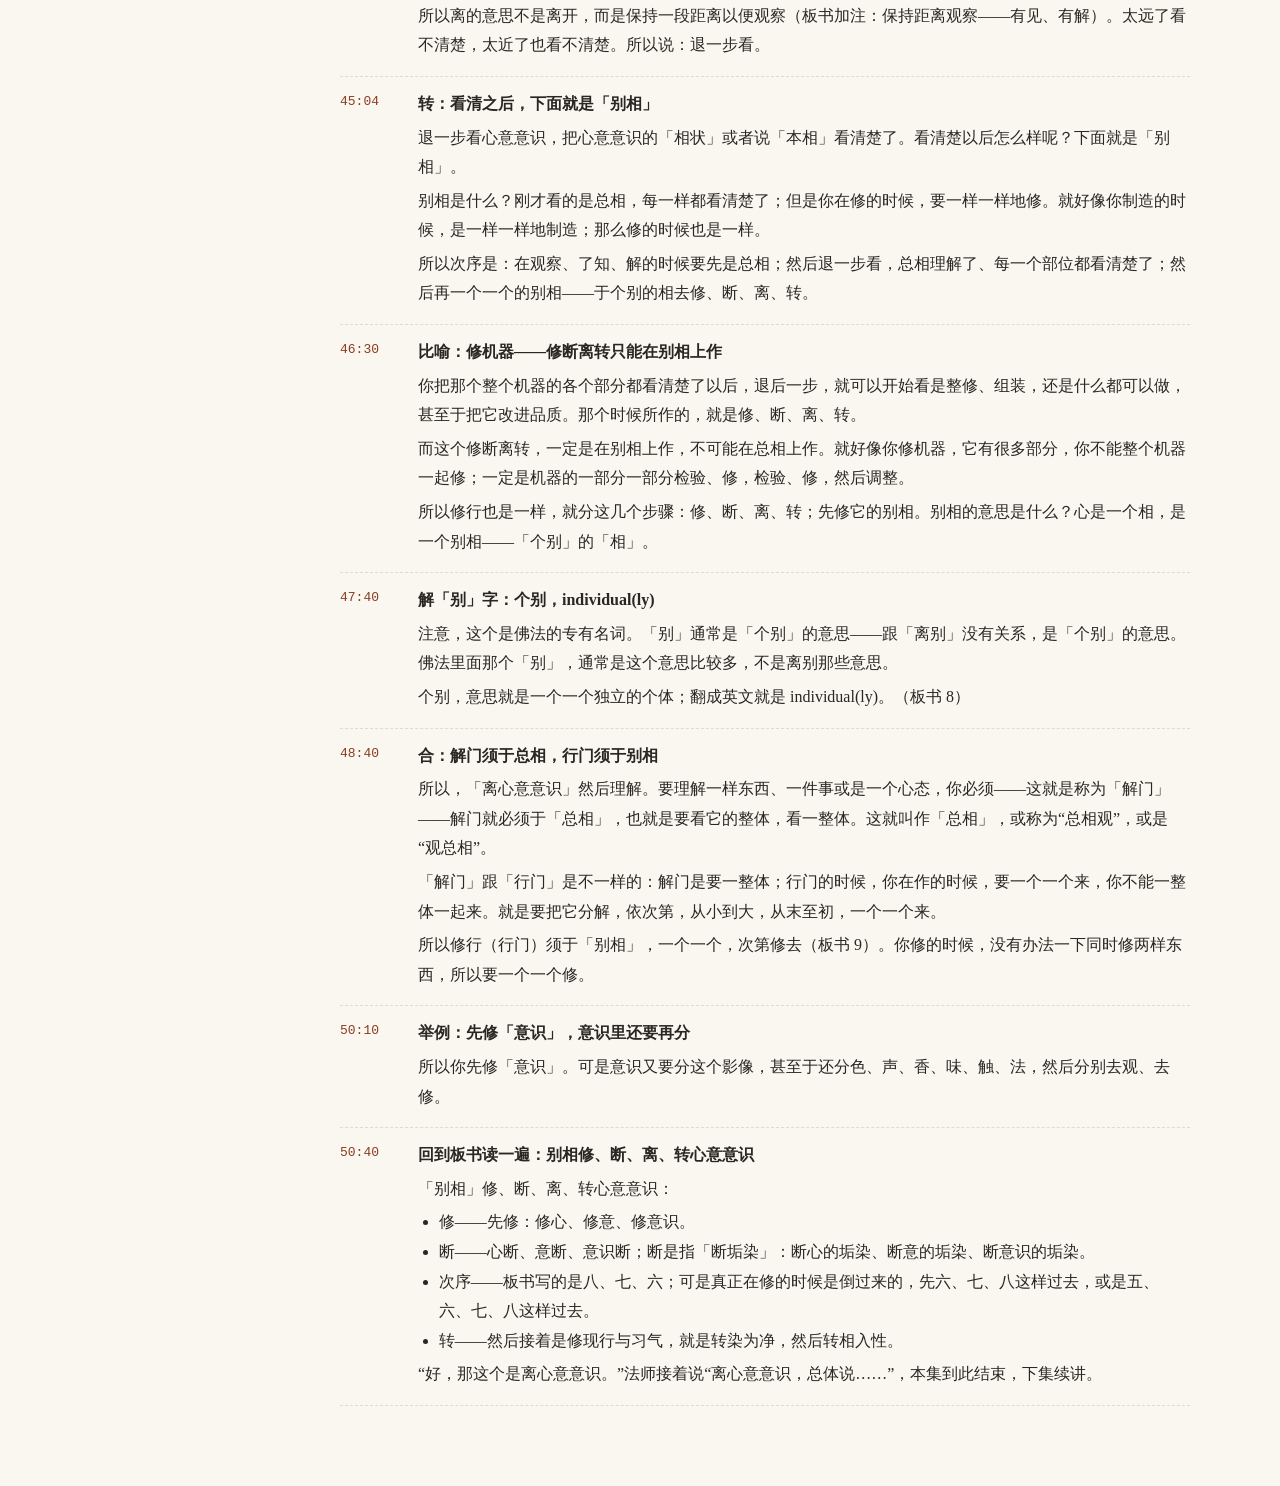
==== commit ba2ed395: "Add episode 043 (boards only) Co-Authored-By: Claude Opus 5.5 <noreply@anthropic.com> Claude-Session" ====
--- a/index.html
+++ b/index.html
@@ -56,7 +56,7 @@
 <div class="wrap">
 <nav>
 <h1>解深密经诠义</h1>
-<p>译经院视讯 · 讲经16 · 释成观法师<br>共 44 集（001–047，缺 041、042、045）<br>已整理 40 / 44</p>
+<p>译经院视讯 · 讲经16 · 释成观法师<br>共 44 集（001–047，缺 041、042、045）<br>已整理 41 / 44</p>
 <div class="list" id="list"></div>
 </nav>
 <main>
@@ -3966,12 +3966,42 @@
 </div>
 </section>
 
+<section id="ep-043" data-v="fa2x3lIZIvY" data-n="043">
+<h2>第 043 集</h2>
+<div class="meta">59:22 · 无字幕（仅整理白板与讲义） · <a href="https://www.youtube.com/watch?v=fa2x3lIZIvY">在 YouTube 打开</a></div>
+<div class="note">本集视频没有字幕，下面只整理白板与讲义，按出现时间排列，点时间即可跳到该知识点。（本播放清单没有 041、042。）续消经文：「……知胜义超过一切寻思境相。法涌当知，譬如有人尽其寿量，习辛苦味；于蜜、石蜜上妙美味，不能寻思、不能比度、不能信解。或于长夜，由欲贪胜解，诸欲炽火所烧然故，于内除灭一切色、声、香、味、触相，妙远离乐，不能寻思、不能比度、不能信解……」板书逐句解：（但惯）习于食用辛（辣）及苦（涩）味（因而味蕾变钝、麻木，故对于蜂蜜或石蜜之上妙美味不能体会）；寻思：思索→思惟、想像（无法）；比量、忖度：间接、直接；亲身经历：不能光靠空想或依信；开示、破解；以此比彼：喻、比喻、了喻（比较、排比、对比）；法义：寻思→寻伺；离思议→不可思议、莫能思议——法义精华从行中来；寻：向外觅（找答案）；伺：自内反省（内省思索）；超人？！＝不是人（法师幽默）；不能思惟、无法想像→直接想；比喻、比较、度量、忖度、放大→间接想（推测）；不能（以心去）寻思而得其蜜之味，亦不能以类似之物、情状去比较推知其真味；正法之味亦复如是：若没有「法舌」之善根，即绝难得其法味；若人修法而不具善根，则如人无舌，不能得尝正法之味，则可能修法犹如嚼蜡；若得其「舌」，则修一一法犹如珍馐，其味无穷，营养丰盛，可滋润身心、长养法身；寻思：直接去想；比度：间接推想（比较、排比、忖度——多、乏、「吉夺」）；比：并、比肩、比翼、朋比；比度：比较、比喻、推度→想像；不能（起正）信、（正）解（其物之味），可比作→「法味」「法情」。</div>
+<h3>一、讲义与白板（书写内容）</h3>
+<p class="hint">点时间可跳到写这块板 / 放这页讲义的位置。黄底是印刷讲义，蓝底是白板手写。</p>
+<div class="grid">
+<div class="b h"><small><a class="t" data-v="fa2x3lIZIvY" data-t="332" href="https://www.youtube.com/watch?v=fa2x3lIZIvY&t=332s">05:32</a>讲义 · 经文</small><p>知勝義超過一切尋思境相。法涌當知，譬如有人盡其壽量，習辛苦味；於蜜、石蜜上妙美味，不能尋思、不能比度、不能信解。或於長夜，由欲貪勝解，諸欲熾火所燒然故……</p></div>
+<div class="b"><small><a class="t" data-v="fa2x3lIZIvY" data-t="398" href="https://www.youtube.com/watch?v=fa2x3lIZIvY&t=398s">06:38</a>板 1</small><p>（但慣）習於食用辛（辣）及苦（澀）味（因而味蕾變鈍、麻木，故對於蜂）蜜（或）石蜜（之上）妙美味（即不能體會）</p></div>
+<div class="b"><small><a class="t" data-v="fa2x3lIZIvY" data-t="467" href="https://www.youtube.com/watch?v=fa2x3lIZIvY&t=467s">07:47</a>板 2</small><p>尋思：思索 → 思惟<br>想像（無法）</p></div>
+<div class="b"><small><a class="t" data-v="fa2x3lIZIvY" data-t="581" href="https://www.youtube.com/watch?v=fa2x3lIZIvY&t=581s">09:41</a>板 3</small><p>比量、忖度：間接、直接<br>親身經歷（親自去嘗試）：不能光靠空想或依信</p></div>
+<div class="b"><small><a class="t" data-v="fa2x3lIZIvY" data-t="842" href="https://www.youtube.com/watch?v=fa2x3lIZIvY&t=842s">14:02</a>板 4</small><p>開示、破解</p></div>
+<div class="b"><small><a class="t" data-v="fa2x3lIZIvY" data-t="869" href="https://www.youtube.com/watch?v=fa2x3lIZIvY&t=869s">14:29</a>板 5</small><p>尋思：思索 → 思惟 → 直接去想<br>想像（無法）→ 比度（間接去推）</p></div>
+<div class="b"><small><a class="t" data-v="fa2x3lIZIvY" data-t="1034" href="https://www.youtube.com/watch?v=fa2x3lIZIvY&t=1034s">17:14</a>板 6</small><p>以此比彼：喻、比喻、了喻（比較、排比、對比）</p></div>
+<div class="b"><small><a class="t" data-v="fa2x3lIZIvY" data-t="1367" href="https://www.youtube.com/watch?v=fa2x3lIZIvY&t=1367s">22:47</a>板 7</small><p>法義：尋思 → 尋伺<br>離思議 → 不可思議、莫能思議<br><span class="r">法義精華，從行中來</span></p></div>
+<div class="b"><small><a class="t" data-v="fa2x3lIZIvY" data-t="1490" href="https://www.youtube.com/watch?v=fa2x3lIZIvY&t=1490s">24:50</a>板 8</small><p>尋：向外覓（找答案）<br>伺：自內反省（內省思索）</p></div>
+<div class="b"><small><a class="t" data-v="fa2x3lIZIvY" data-t="1730" href="https://www.youtube.com/watch?v=fa2x3lIZIvY&t=1730s">28:50</a>板 9</small><p>超人？！＝不是人</p></div>
+<div class="b"><small><a class="t" data-v="fa2x3lIZIvY" data-t="2225" href="https://www.youtube.com/watch?v=fa2x3lIZIvY&t=2225s">37:05</a>板 10</small><p>不能思惟、無法想像 → 直接想<br>比喻、比較、度量、忖度、放大 → 比度 → 間接想（推測）</p></div>
+<div class="b"><small><a class="t" data-v="fa2x3lIZIvY" data-t="2498" href="https://www.youtube.com/watch?v=fa2x3lIZIvY&t=2498s">41:38</a>板 11</small><p>不能（以心去）尋思而得其蜜之味，亦不能以類似之物、情狀去比較推知其真味。</p></div>
+<div class="b"><small><a class="t" data-v="fa2x3lIZIvY" data-t="2585" href="https://www.youtube.com/watch?v=fa2x3lIZIvY&t=2585s">43:05</a>板 12 ①</small><p>正法之味亦復如是（若沒有「法舌」之善根，即絕難得其法味）</p></div>
+<div class="b"><small><a class="t" data-v="fa2x3lIZIvY" data-t="2600" href="https://www.youtube.com/watch?v=fa2x3lIZIvY&t=2600s">43:20</a>板 13 ②</small><p>若人修法，而不具善根，則如人無舌，不能得嚐正法之味，則可能修法猶如嚼蠟。</p></div>
+<div class="b"><small><a class="t" data-v="fa2x3lIZIvY" data-t="2627" href="https://www.youtube.com/watch?v=fa2x3lIZIvY&t=2627s">43:47</a>板 14 ③</small><p>若得其「舌」，則修一一法，猶如珍饈，其味無窮，營養豐盛，可滋潤身心、長養法身。</p></div>
+<div class="b"><small><a class="t" data-v="fa2x3lIZIvY" data-t="2786" href="https://www.youtube.com/watch?v=fa2x3lIZIvY&t=2786s">46:26</a>板 15</small><p>尋思：直接去想<br>比度：間接推想（比較、排比、忖度）</p></div>
+<div class="b"><small><a class="t" data-v="fa2x3lIZIvY" data-t="2861" href="https://www.youtube.com/watch?v=fa2x3lIZIvY&t=2861s">47:41</a>板 16</small><p>比：並、比肩、比翼、朋比</p></div>
+<div class="b"><small><a class="t" data-v="fa2x3lIZIvY" data-t="2966" href="https://www.youtube.com/watch?v=fa2x3lIZIvY&t=2966s">49:26</a>板 17</small><p>比度：比較、比喻、推度 → 想像</p></div>
+<div class="b"><small><a class="t" data-v="fa2x3lIZIvY" data-t="2987" href="https://www.youtube.com/watch?v=fa2x3lIZIvY&t=2987s">49:47</a>板 18</small><p>不能（起正）信、（正）解（其物之味），可比作 →「法味」「法情」</p></div>
+<div class="b h"><small><a class="t" data-v="fa2x3lIZIvY" data-t="3365" href="https://www.youtube.com/watch?v=fa2x3lIZIvY&t=3365s">56:05</a>讲义 · 经文（续）</small><p>……燒然故，於內除滅一切色、聲、香、味、觸相，妙遠離樂，不能尋思、不能比度、不能信解。或於長夜，由言說勝解，樂著世間綺言說故，於內寂靜聖默然樂，不能尋……</p></div>
+</div>
+</section>
+
 </main>
 </div>
 <script>
 const eps=["001","002","003","004","005","006","007","008","009","010","011","012","013","014","015","016","017","018","019","020","021","022","023","024","025","026","027","028","029","030","031","032","033","034","035","036","037","038","039","040","043","044","046","047"];
 const nosub=new Set(["003","010","027","028","029","030","031","037","038","039","040","043","044","046","047"]);
-const done={"001": "\u5df2\u6574\u7406", "002": "\u5df2\u6574\u7406", "003": "\u4ec5\u767d\u677f", "004": "\u5df2\u6574\u7406", "005": "\u5df2\u6574\u7406", "006": "\u5df2\u6574\u7406", "007": "\u5df2\u6574\u7406", "008": "\u5df2\u6574\u7406", "009": "\u5df2\u6574\u7406", "010": "\u4ec5\u767d\u677f", "011": "\u5df2\u6574\u7406", "012": "\u5df2\u6574\u7406", "013": "\u5df2\u6574\u7406", "014": "\u5df2\u6574\u7406", "015": "\u5df2\u6574\u7406", "016": "\u5df2\u6574\u7406", "017": "\u5df2\u6574\u7406", "018": "\u5df2\u6574\u7406", "019": "\u5df2\u6574\u7406", "020": "\u5df2\u6574\u7406", "021": "\u5df2\u6574\u7406", "022": "\u5df2\u6574\u7406", "023": "\u5df2\u6574\u7406", "024": "\u5df2\u6574\u7406", "025": "\u5df2\u6574\u7406", "026": "\u5df2\u6574\u7406", "027": "\u4ec5\u767d\u677f", "028": "\u4ec5\u767d\u677f", "029": "\u4ec5\u767d\u677f", "030": "\u4ec5\u767d\u677f", "031": "\u4ec5\u767d\u677f", "032": "\u5df2\u6574\u7406", "033": "\u5df2\u6574\u7406", "034": "\u5df2\u6574\u7406", "035": "\u5df2\u6574\u7406", "036": "\u5df2\u6574\u7406", "037": "\u4ec5\u767d\u677f", "038": "\u4ec5\u767d\u677f", "039": "\u4ec5\u767d\u677f", "040": "\u4ec5\u767d\u677f"};
+const done={"001": "\u5df2\u6574\u7406", "002": "\u5df2\u6574\u7406", "003": "\u4ec5\u767d\u677f", "004": "\u5df2\u6574\u7406", "005": "\u5df2\u6574\u7406", "006": "\u5df2\u6574\u7406", "007": "\u5df2\u6574\u7406", "008": "\u5df2\u6574\u7406", "009": "\u5df2\u6574\u7406", "010": "\u4ec5\u767d\u677f", "011": "\u5df2\u6574\u7406", "012": "\u5df2\u6574\u7406", "013": "\u5df2\u6574\u7406", "014": "\u5df2\u6574\u7406", "015": "\u5df2\u6574\u7406", "016": "\u5df2\u6574\u7406", "017": "\u5df2\u6574\u7406", "018": "\u5df2\u6574\u7406", "019": "\u5df2\u6574\u7406", "020": "\u5df2\u6574\u7406", "021": "\u5df2\u6574\u7406", "022": "\u5df2\u6574\u7406", "023": "\u5df2\u6574\u7406", "024": "\u5df2\u6574\u7406", "025": "\u5df2\u6574\u7406", "026": "\u5df2\u6574\u7406", "027": "\u4ec5\u767d\u677f", "028": "\u4ec5\u767d\u677f", "029": "\u4ec5\u767d\u677f", "030": "\u4ec5\u767d\u677f", "031": "\u4ec5\u767d\u677f", "032": "\u5df2\u6574\u7406", "033": "\u5df2\u6574\u7406", "034": "\u5df2\u6574\u7406", "035": "\u5df2\u6574\u7406", "036": "\u5df2\u6574\u7406", "037": "\u4ec5\u767d\u677f", "038": "\u4ec5\u767d\u677f", "039": "\u4ec5\u767d\u677f", "040": "\u4ec5\u767d\u677f", "043": "\u4ec5\u767d\u677f"};
 document.getElementById('list').innerHTML=eps.map(n=>done[n]?`<a href="#ep-${n}">第 ${n} 集<i>${done[n]}</i></a>`:`<span class="ep">第 ${n} 集<i>${nosub.has(n)?'无字幕':'待整理'}</i></span>`).join('');
 </script>
 
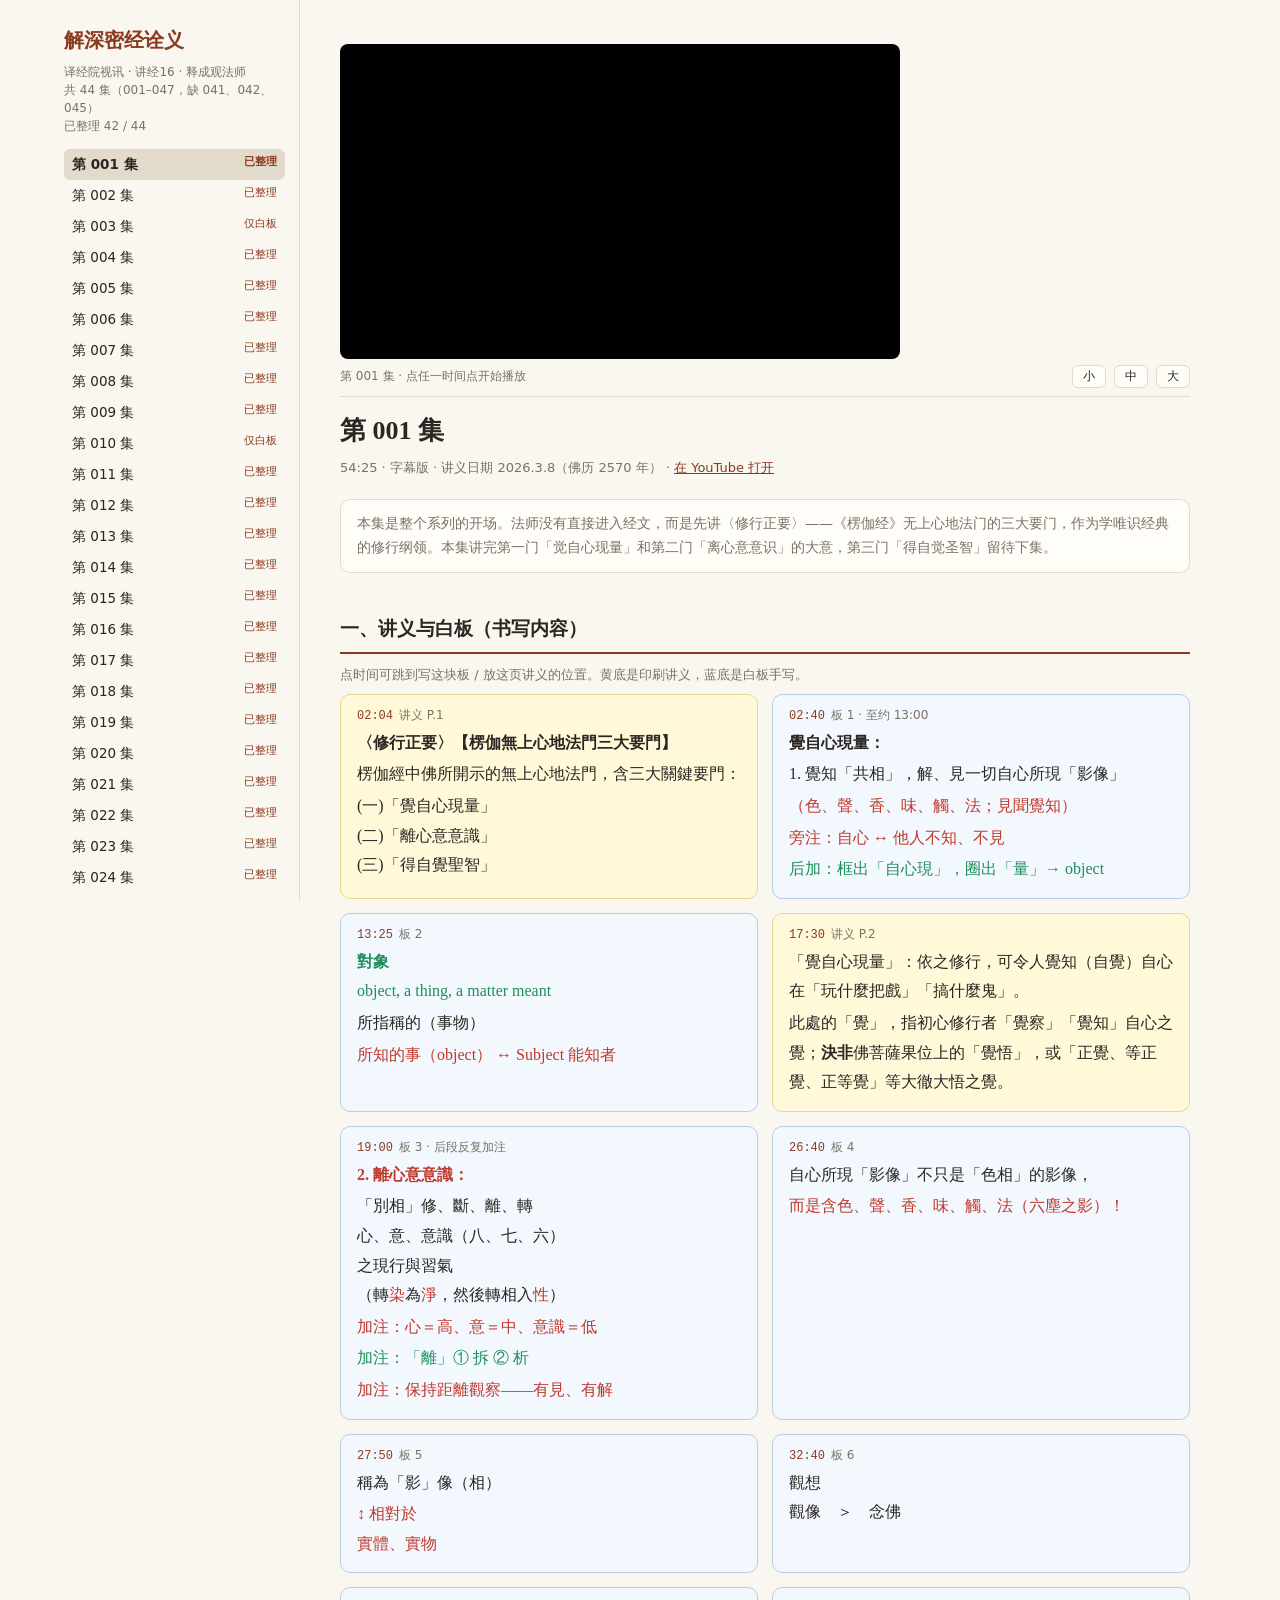
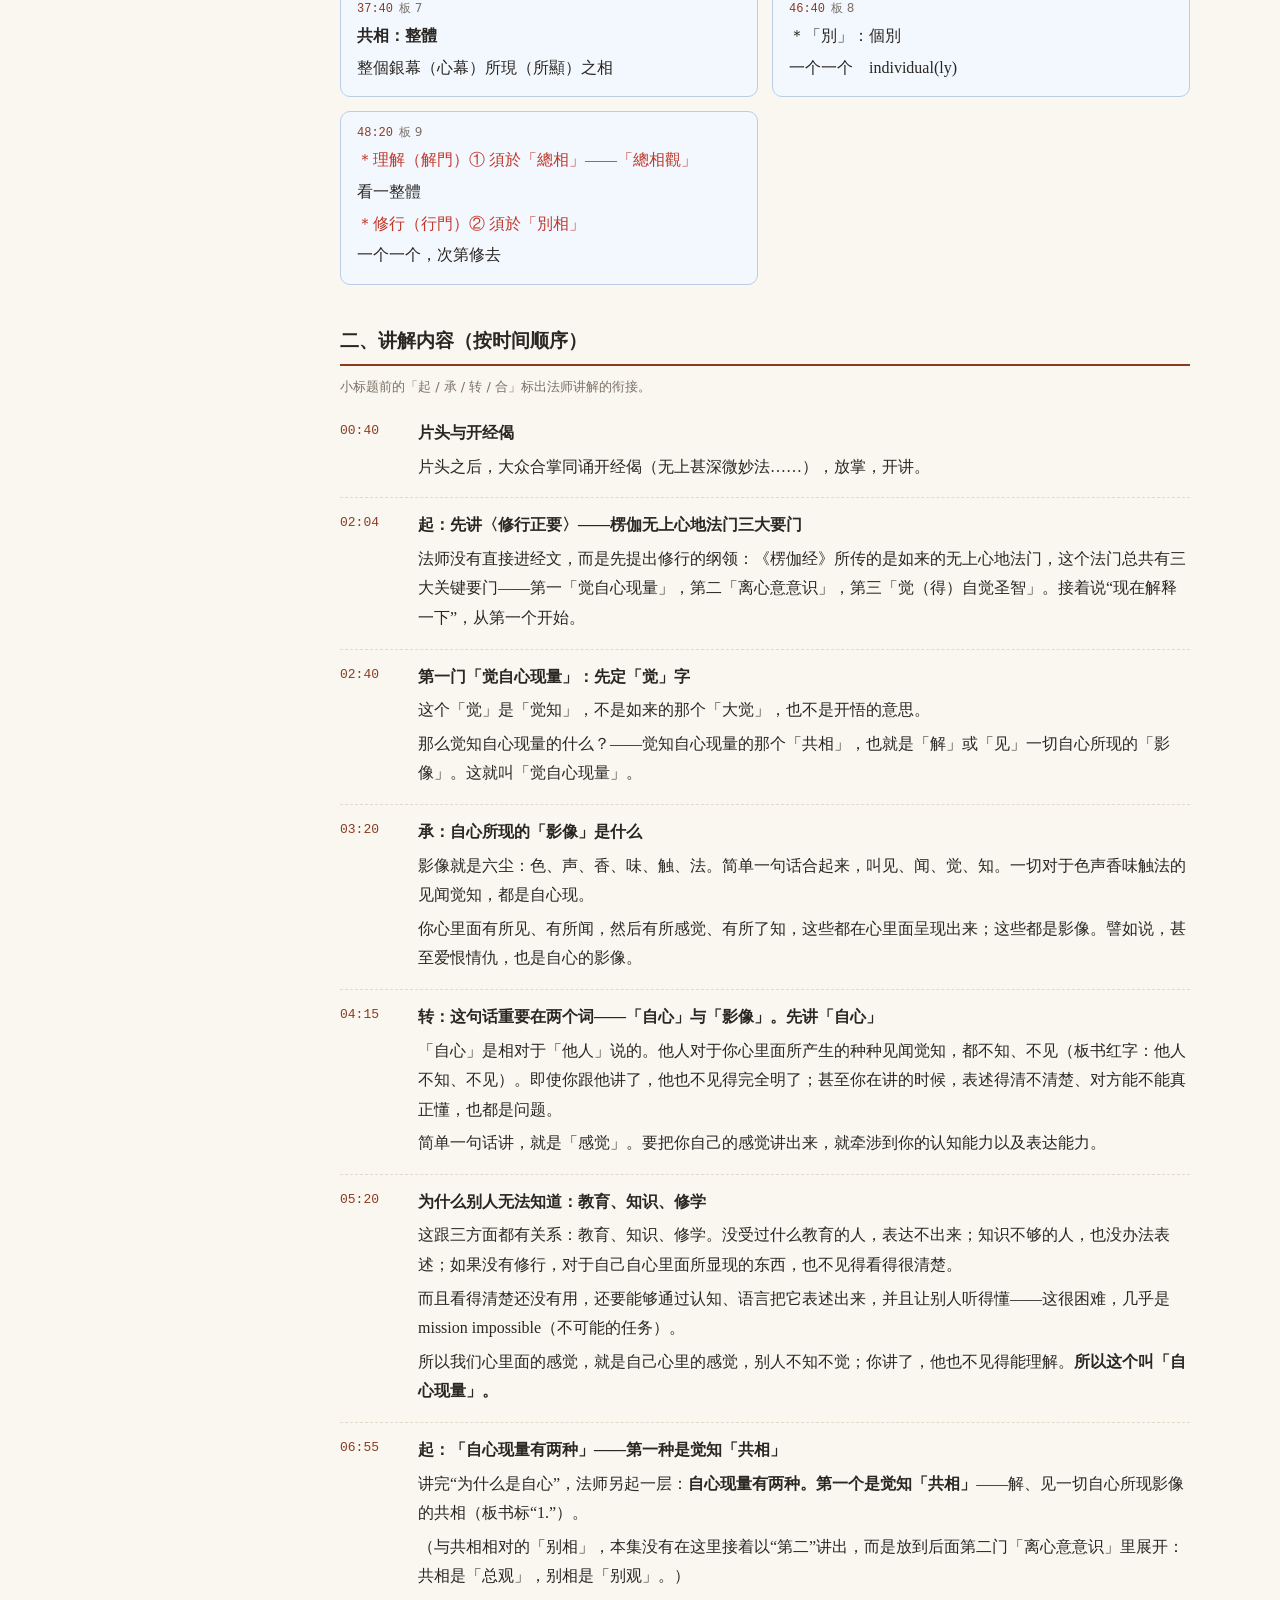
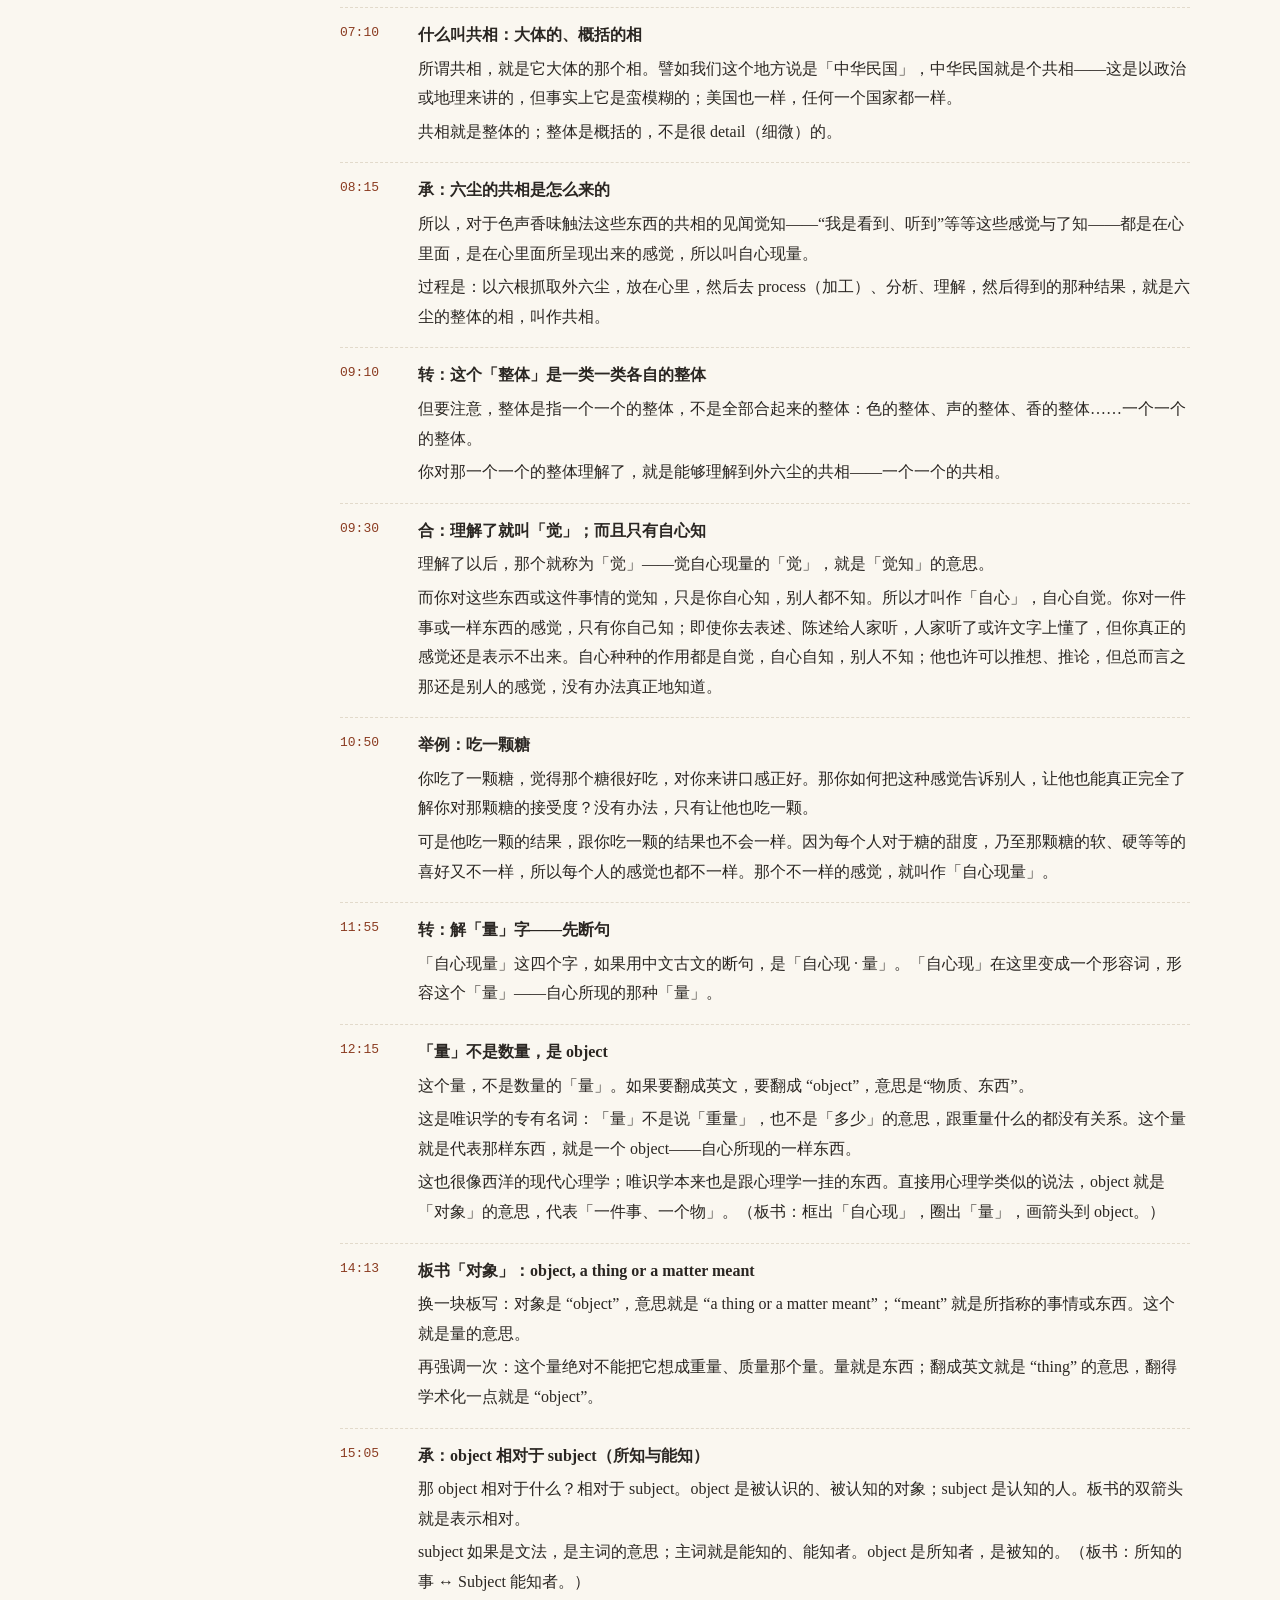
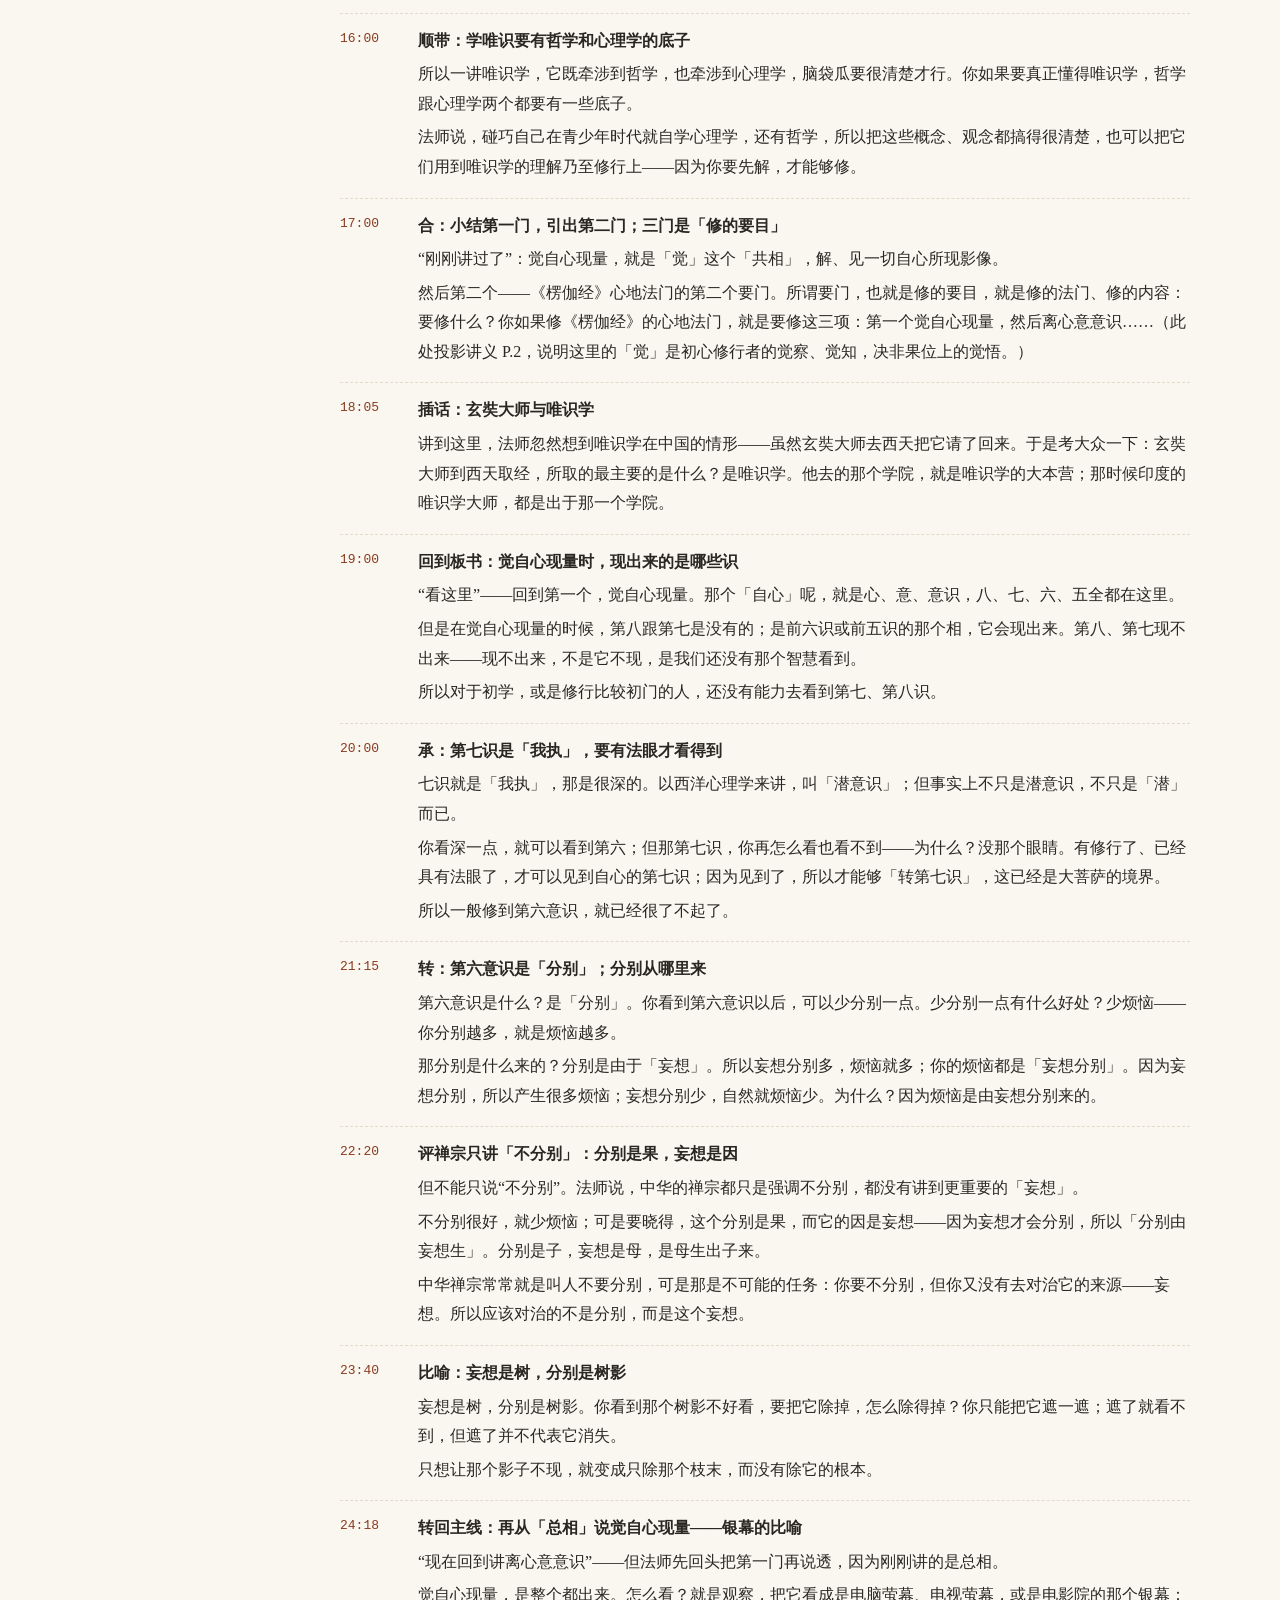
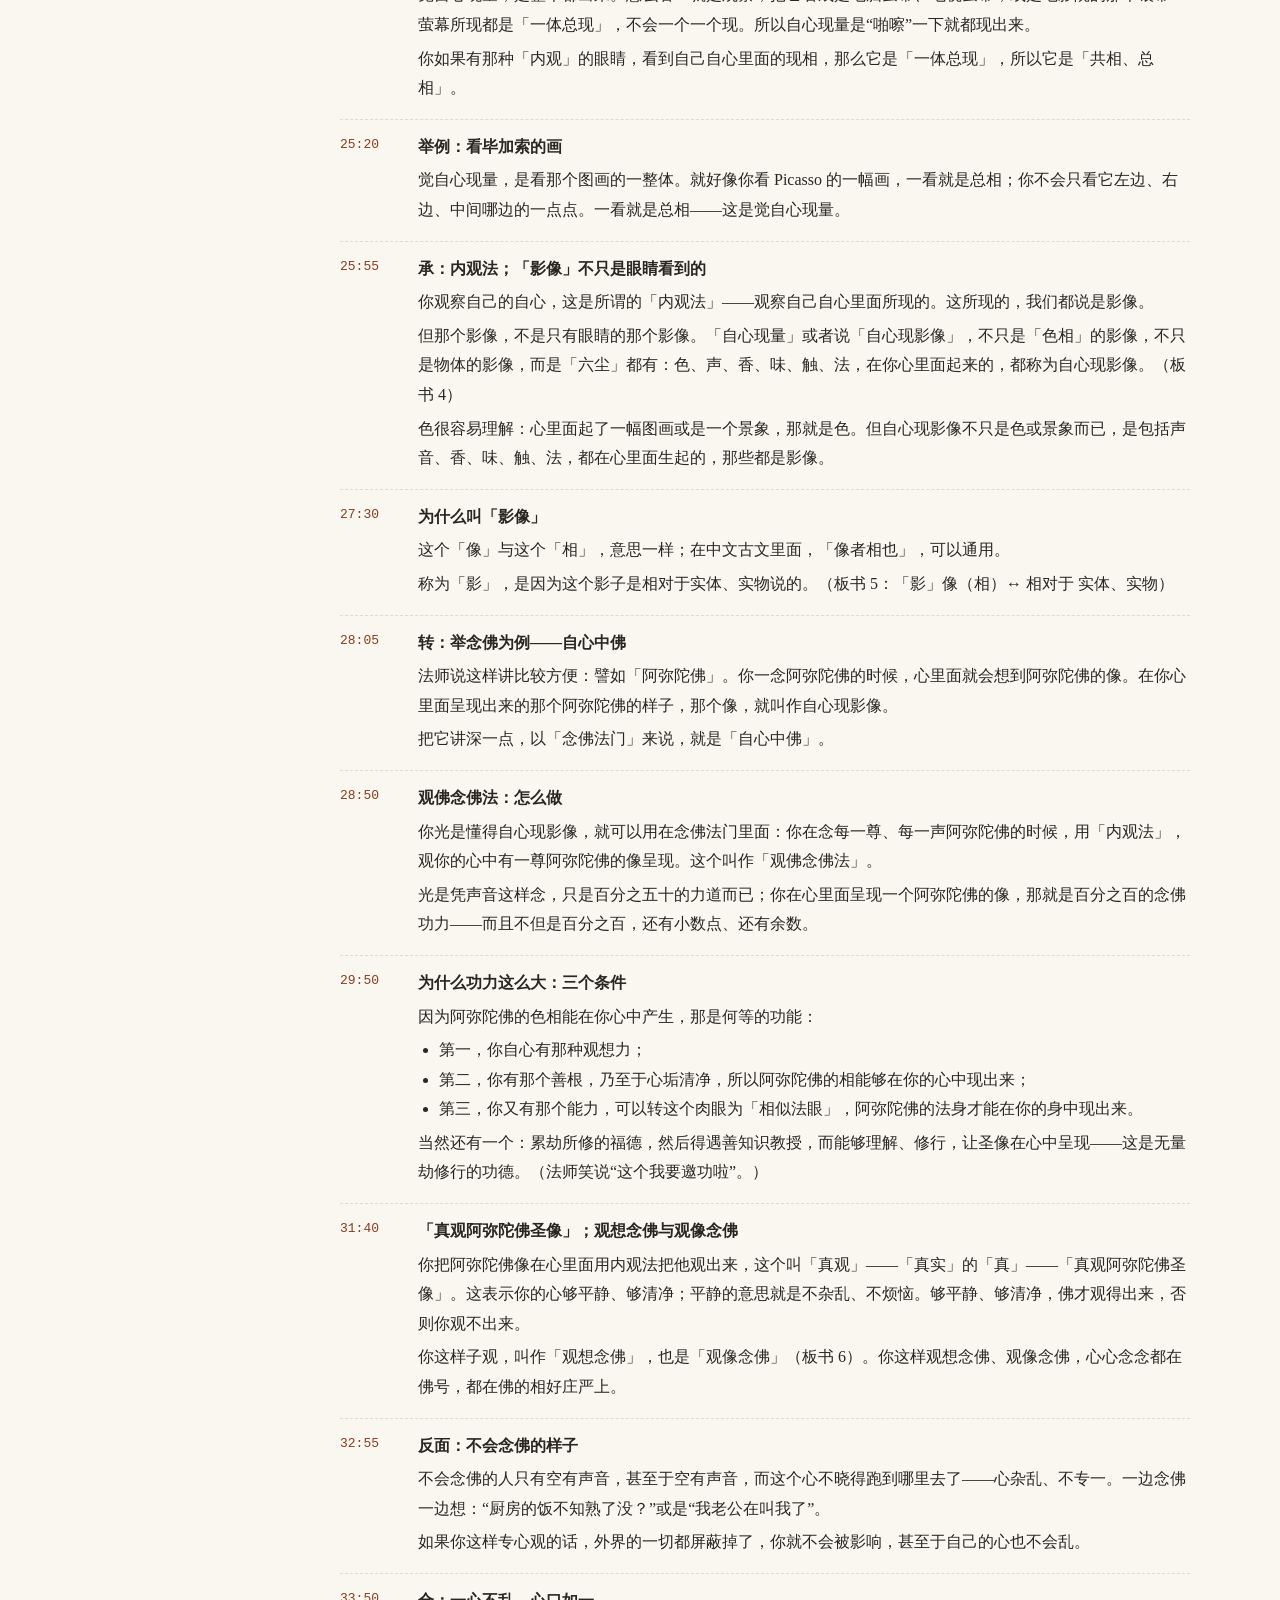
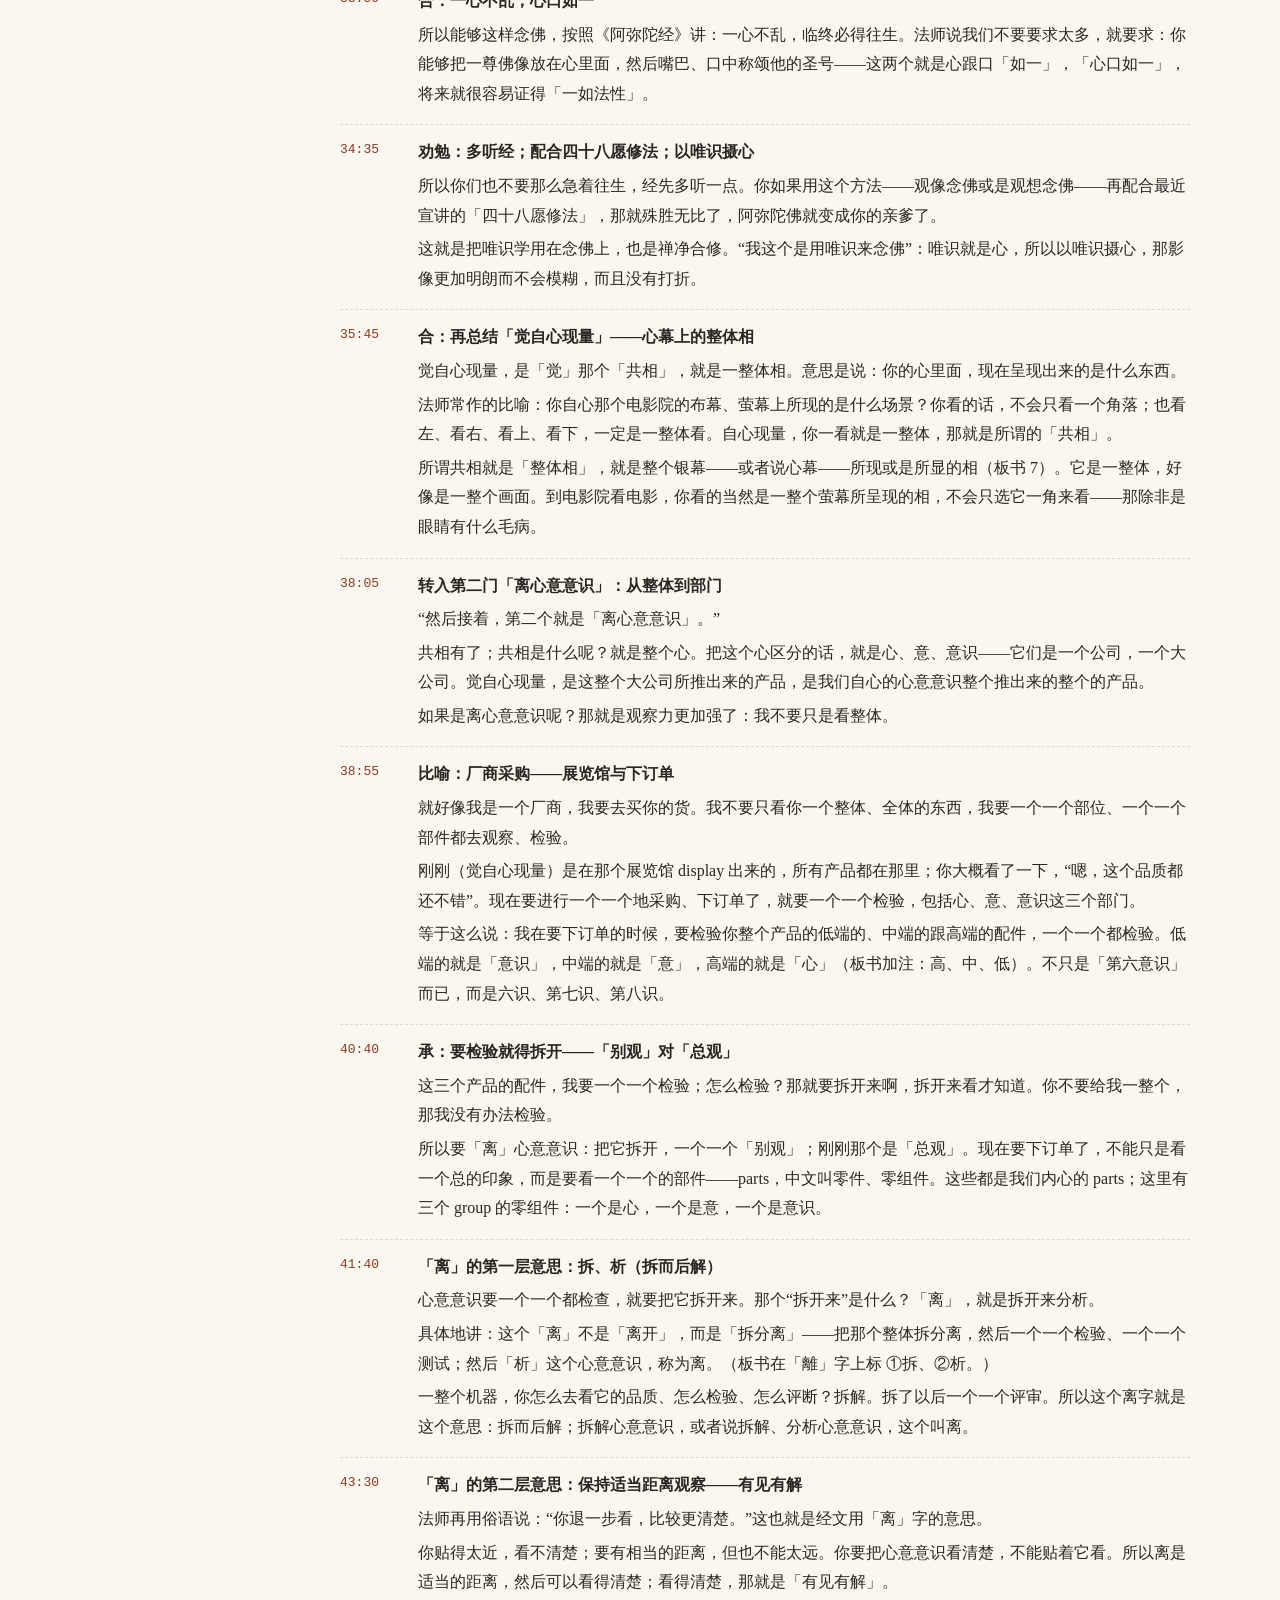
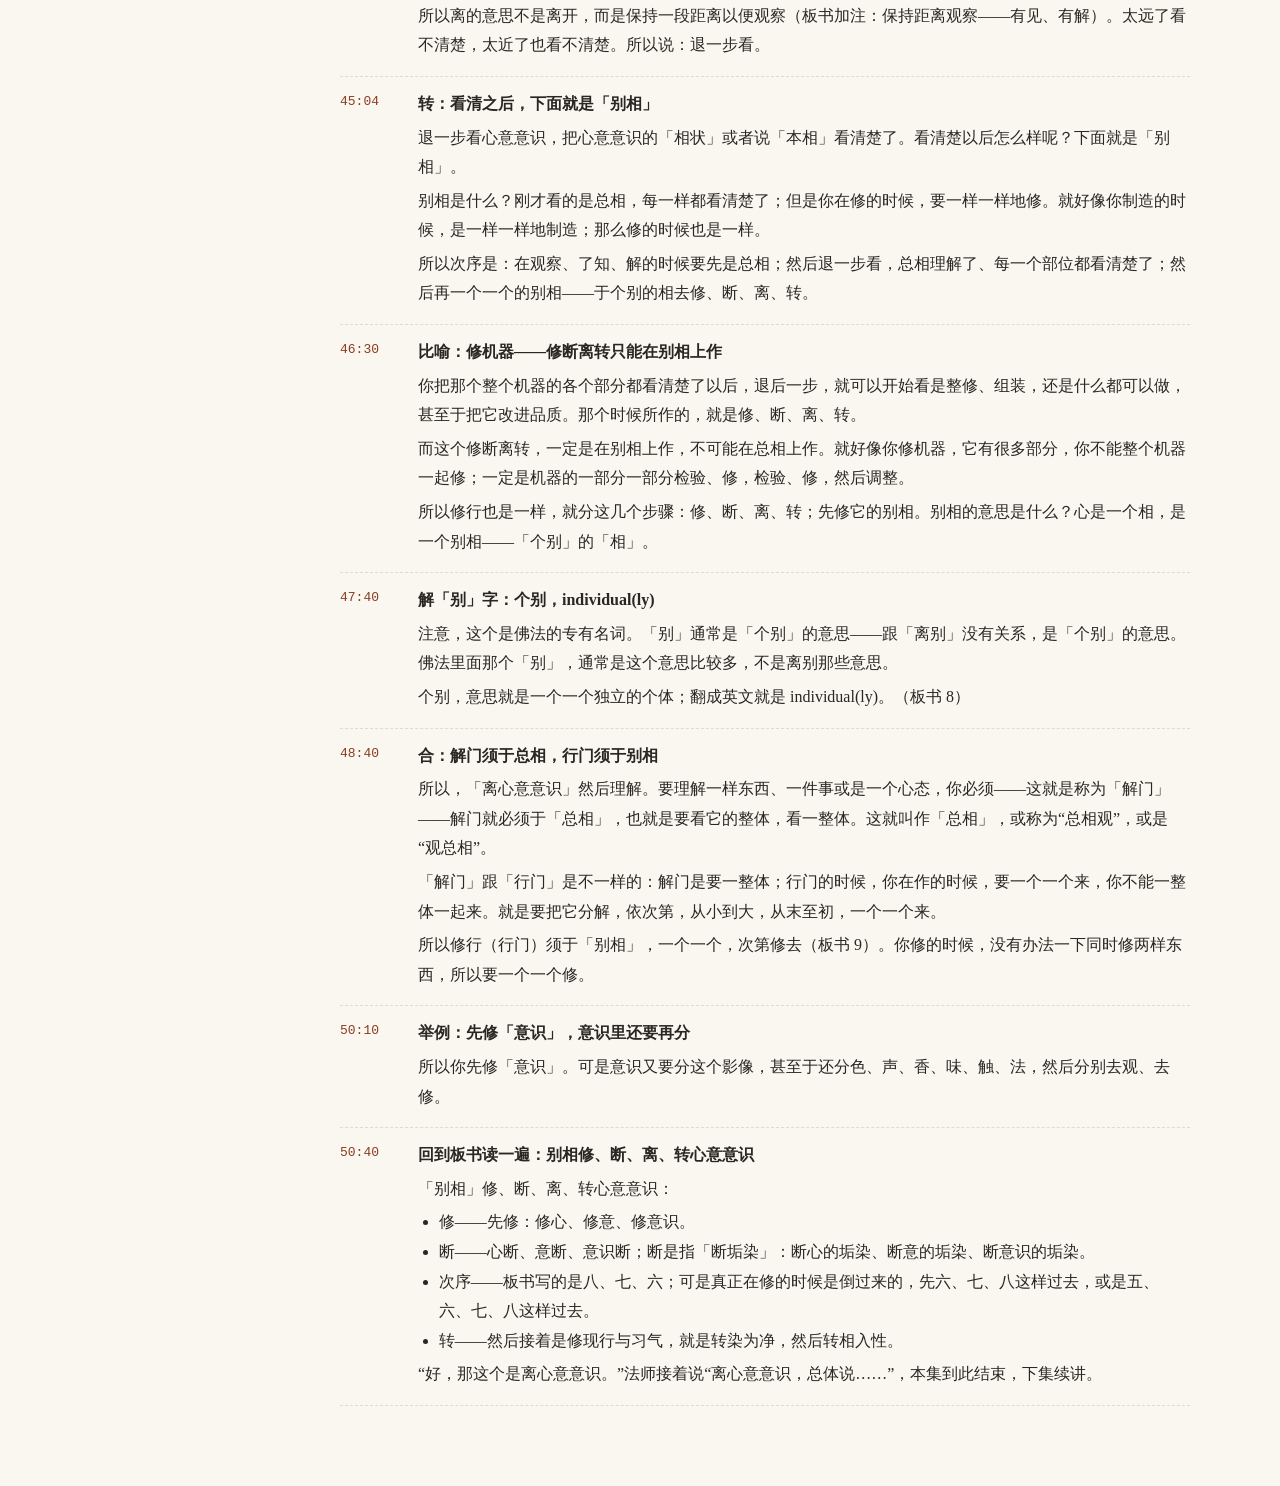
==== commit 0ae1b2df: "Add episode 044 (boards only) Co-Authored-By: Claude Opus 5.5 <noreply@anthropic.com> Claude-Session" ====
--- a/index.html
+++ b/index.html
@@ -56,7 +56,7 @@
 <div class="wrap">
 <nav>
 <h1>解深密经诠义</h1>
-<p>译经院视讯 · 讲经16 · 释成观法师<br>共 44 集（001–047，缺 041、042、045）<br>已整理 41 / 44</p>
+<p>译经院视讯 · 讲经16 · 释成观法师<br>共 44 集（001–047，缺 041、042、045）<br>已整理 42 / 44</p>
 <div class="list" id="list"></div>
 </nav>
 <main>
@@ -3996,12 +3996,33 @@
 </div>
 </section>
 
+<section id="ep-044" data-v="nIoFP4rens4" data-n="044">
+<h2>第 044 集</h2>
+<div class="meta">52:58 · 无字幕（仅整理白板与讲义） · <a href="https://www.youtube.com/watch?v=nIoFP4rens4">在 YouTube 打开</a></div>
+<div class="note">本集视频没有字幕，下面只整理白板与讲义，按出现时间排列，点时间即可跳到该知识点。前约 16 分钟没有白板（法师口讲）。续消经文：「或于长夜，由欲贪胜解，诸欲炽火所烧然故，于内除灭一切色、声、香、味、触相，妙远离乐，不能寻思、不能比度、不能信解。」板书逐句补字：或（有人）于长（时，日以继）夜（不断勤修佛法正定），由（以证入对）欲贪（之殊）胜（明）解（彻证知由于）诸（五）欲（贪欲、瞋恚、愚痴等）炽火所烧然（而成）故，（因而能）于内（心清）除（消）灭（去）一切色、声、香、味、触相；离欲得初禅（欲界→色界→无色界；欲心淡薄、贪）；胜解：心与真理（正式）会面（悟）——解有：正解（文字、语言解）、明解（心解：明白、了解）、胜解（性解：见性）；欲贪之胜解：殊（特）、全（冷眼旁观所见）；观心法门：内观除欲之法——不要 involved（搀其中），冷眼旁观、客观退一步看；对治：姜（过）、护（短）、下不了手、手软；（继而得体证殊）妙远离（诸欲之）乐〈离欲清新之乐〉——比喻：如离秽浊、沐浴后之安乐；（此种未曾有之清新安乐，实）不能寻思（而知）、不能比度（想像而解），且不能以任何凡智而信解（了知）。</div>
+<h3>一、讲义与白板（书写内容）</h3>
+<p class="hint">点时间可跳到写这块板 / 放这页讲义的位置。黄底是印刷讲义，蓝底是白板手写。</p>
+<div class="grid">
+<div class="b h"><small><a class="t" data-v="nIoFP4rens4" data-t="1004" href="https://www.youtube.com/watch?v=nIoFP4rens4&t=1004s">16:44</a>讲义 · 经文</small><p>燒然故，於內除滅一切色、聲、香、味、觸相，妙遠離樂，不能尋思、不能比度、不能信解。或於長夜，由言說勝解，樂著世間綺言說故，於內寂靜聖默然樂，不能尋……</p></div>
+<div class="b"><small><a class="t" data-v="nIoFP4rens4" data-t="1145" href="https://www.youtube.com/watch?v=nIoFP4rens4&t=1145s">19:05</a>板 1 ①</small><p>或（有人）於長（時，日以繼）夜（不斷勤修佛法正定），由（以證入對）欲貪（之殊）勝（明）解（徹證知由於）</p></div>
+<div class="b"><small><a class="t" data-v="nIoFP4rens4" data-t="1235" href="https://www.youtube.com/watch?v=nIoFP4rens4&t=1235s">20:35</a>板 2 ②</small><p>諸（五）欲（貪欲、瞋恚等）熾火所燒然（而成）故，（因而能）於內（心清）除（消）滅（去）一切色、聲、香、味、觸相</p></div>
+<div class="b"><small><a class="t" data-v="nIoFP4rens4" data-t="1628" href="https://www.youtube.com/watch?v=nIoFP4rens4&t=1628s">27:08</a>板 3</small><p>離欲得初禪<br>欲界 → 色界 → 無色界<br><span class="r">欲心淡薄　貪</span></p></div>
+<div class="b"><small><a class="t" data-v="nIoFP4rens4" data-t="2018" href="https://www.youtube.com/watch?v=nIoFP4rens4&t=2018s">33:38</a>板 4</small><p class="r">勝解</p><p>心與真理（正式）會面（悟）<br>解 ＜ 正解──文字、語言解；明解──心解（明白、了解）；勝解──性解（見性）</p></div>
+<div class="b"><small><a class="t" data-v="nIoFP4rens4" data-t="2294" href="https://www.youtube.com/watch?v=nIoFP4rens4&t=2294s">38:14</a>板 5 · 板 2 补字</small><p style="color:#2a8a4a">（熾烈之心火 → 所含欲諸煩惱）</p></div>
+<div class="b"><small><a class="t" data-v="nIoFP4rens4" data-t="2414" href="https://www.youtube.com/watch?v=nIoFP4rens4&t=2414s">40:14</a>板 6</small><p>欲貪之勝解：殊、全（冷眼旁觀所見）</p></div>
+<div class="b"><small><a class="t" data-v="nIoFP4rens4" data-t="2504" href="https://www.youtube.com/watch?v=nIoFP4rens4&t=2504s">41:44</a>板 7</small><p>觀心法門：內觀除欲之法──不要 involved（攙其中）<br><span class="r">冷眼旁觀、客觀退一步看</span></p></div>
+<div class="b"><small><a class="t" data-v="nIoFP4rens4" data-t="2708" href="https://www.youtube.com/watch?v=nIoFP4rens4&t=2708s">45:08</a>板 8</small><p>對治：姜（過）、護（短）<br>下不了手、手軟</p></div>
+<div class="b"><small><a class="t" data-v="nIoFP4rens4" data-t="2813" href="https://www.youtube.com/watch?v=nIoFP4rens4&t=2813s">46:53</a>板 9</small><p>（繼而得體證殊）妙遠離（諸欲之）樂〈離欲清新之樂〉<br><span class="r">〈比喻：如離穢濁、沐浴後之安樂〉</span></p></div>
+<div class="b"><small><a class="t" data-v="nIoFP4rens4" data-t="2849" href="https://www.youtube.com/watch?v=nIoFP4rens4&t=2849s">47:29</a>板 10</small><p>（此種未曾有之清新安樂，實）不能尋思（而知）、不能比度（想像而解），且不能以任何凡智而信解（了知）</p></div>
+</div>
+</section>
+
 </main>
 </div>
 <script>
 const eps=["001","002","003","004","005","006","007","008","009","010","011","012","013","014","015","016","017","018","019","020","021","022","023","024","025","026","027","028","029","030","031","032","033","034","035","036","037","038","039","040","043","044","046","047"];
 const nosub=new Set(["003","010","027","028","029","030","031","037","038","039","040","043","044","046","047"]);
-const done={"001": "\u5df2\u6574\u7406", "002": "\u5df2\u6574\u7406", "003": "\u4ec5\u767d\u677f", "004": "\u5df2\u6574\u7406", "005": "\u5df2\u6574\u7406", "006": "\u5df2\u6574\u7406", "007": "\u5df2\u6574\u7406", "008": "\u5df2\u6574\u7406", "009": "\u5df2\u6574\u7406", "010": "\u4ec5\u767d\u677f", "011": "\u5df2\u6574\u7406", "012": "\u5df2\u6574\u7406", "013": "\u5df2\u6574\u7406", "014": "\u5df2\u6574\u7406", "015": "\u5df2\u6574\u7406", "016": "\u5df2\u6574\u7406", "017": "\u5df2\u6574\u7406", "018": "\u5df2\u6574\u7406", "019": "\u5df2\u6574\u7406", "020": "\u5df2\u6574\u7406", "021": "\u5df2\u6574\u7406", "022": "\u5df2\u6574\u7406", "023": "\u5df2\u6574\u7406", "024": "\u5df2\u6574\u7406", "025": "\u5df2\u6574\u7406", "026": "\u5df2\u6574\u7406", "027": "\u4ec5\u767d\u677f", "028": "\u4ec5\u767d\u677f", "029": "\u4ec5\u767d\u677f", "030": "\u4ec5\u767d\u677f", "031": "\u4ec5\u767d\u677f", "032": "\u5df2\u6574\u7406", "033": "\u5df2\u6574\u7406", "034": "\u5df2\u6574\u7406", "035": "\u5df2\u6574\u7406", "036": "\u5df2\u6574\u7406", "037": "\u4ec5\u767d\u677f", "038": "\u4ec5\u767d\u677f", "039": "\u4ec5\u767d\u677f", "040": "\u4ec5\u767d\u677f", "043": "\u4ec5\u767d\u677f"};
+const done={"001": "\u5df2\u6574\u7406", "002": "\u5df2\u6574\u7406", "003": "\u4ec5\u767d\u677f", "004": "\u5df2\u6574\u7406", "005": "\u5df2\u6574\u7406", "006": "\u5df2\u6574\u7406", "007": "\u5df2\u6574\u7406", "008": "\u5df2\u6574\u7406", "009": "\u5df2\u6574\u7406", "010": "\u4ec5\u767d\u677f", "011": "\u5df2\u6574\u7406", "012": "\u5df2\u6574\u7406", "013": "\u5df2\u6574\u7406", "014": "\u5df2\u6574\u7406", "015": "\u5df2\u6574\u7406", "016": "\u5df2\u6574\u7406", "017": "\u5df2\u6574\u7406", "018": "\u5df2\u6574\u7406", "019": "\u5df2\u6574\u7406", "020": "\u5df2\u6574\u7406", "021": "\u5df2\u6574\u7406", "022": "\u5df2\u6574\u7406", "023": "\u5df2\u6574\u7406", "024": "\u5df2\u6574\u7406", "025": "\u5df2\u6574\u7406", "026": "\u5df2\u6574\u7406", "027": "\u4ec5\u767d\u677f", "028": "\u4ec5\u767d\u677f", "029": "\u4ec5\u767d\u677f", "030": "\u4ec5\u767d\u677f", "031": "\u4ec5\u767d\u677f", "032": "\u5df2\u6574\u7406", "033": "\u5df2\u6574\u7406", "034": "\u5df2\u6574\u7406", "035": "\u5df2\u6574\u7406", "036": "\u5df2\u6574\u7406", "037": "\u4ec5\u767d\u677f", "038": "\u4ec5\u767d\u677f", "039": "\u4ec5\u767d\u677f", "040": "\u4ec5\u767d\u677f", "043": "\u4ec5\u767d\u677f", "044": "\u4ec5\u767d\u677f"};
 document.getElementById('list').innerHTML=eps.map(n=>done[n]?`<a href="#ep-${n}">第 ${n} 集<i>${done[n]}</i></a>`:`<span class="ep">第 ${n} 集<i>${nosub.has(n)?'无字幕':'待整理'}</i></span>`).join('');
 </script>
 
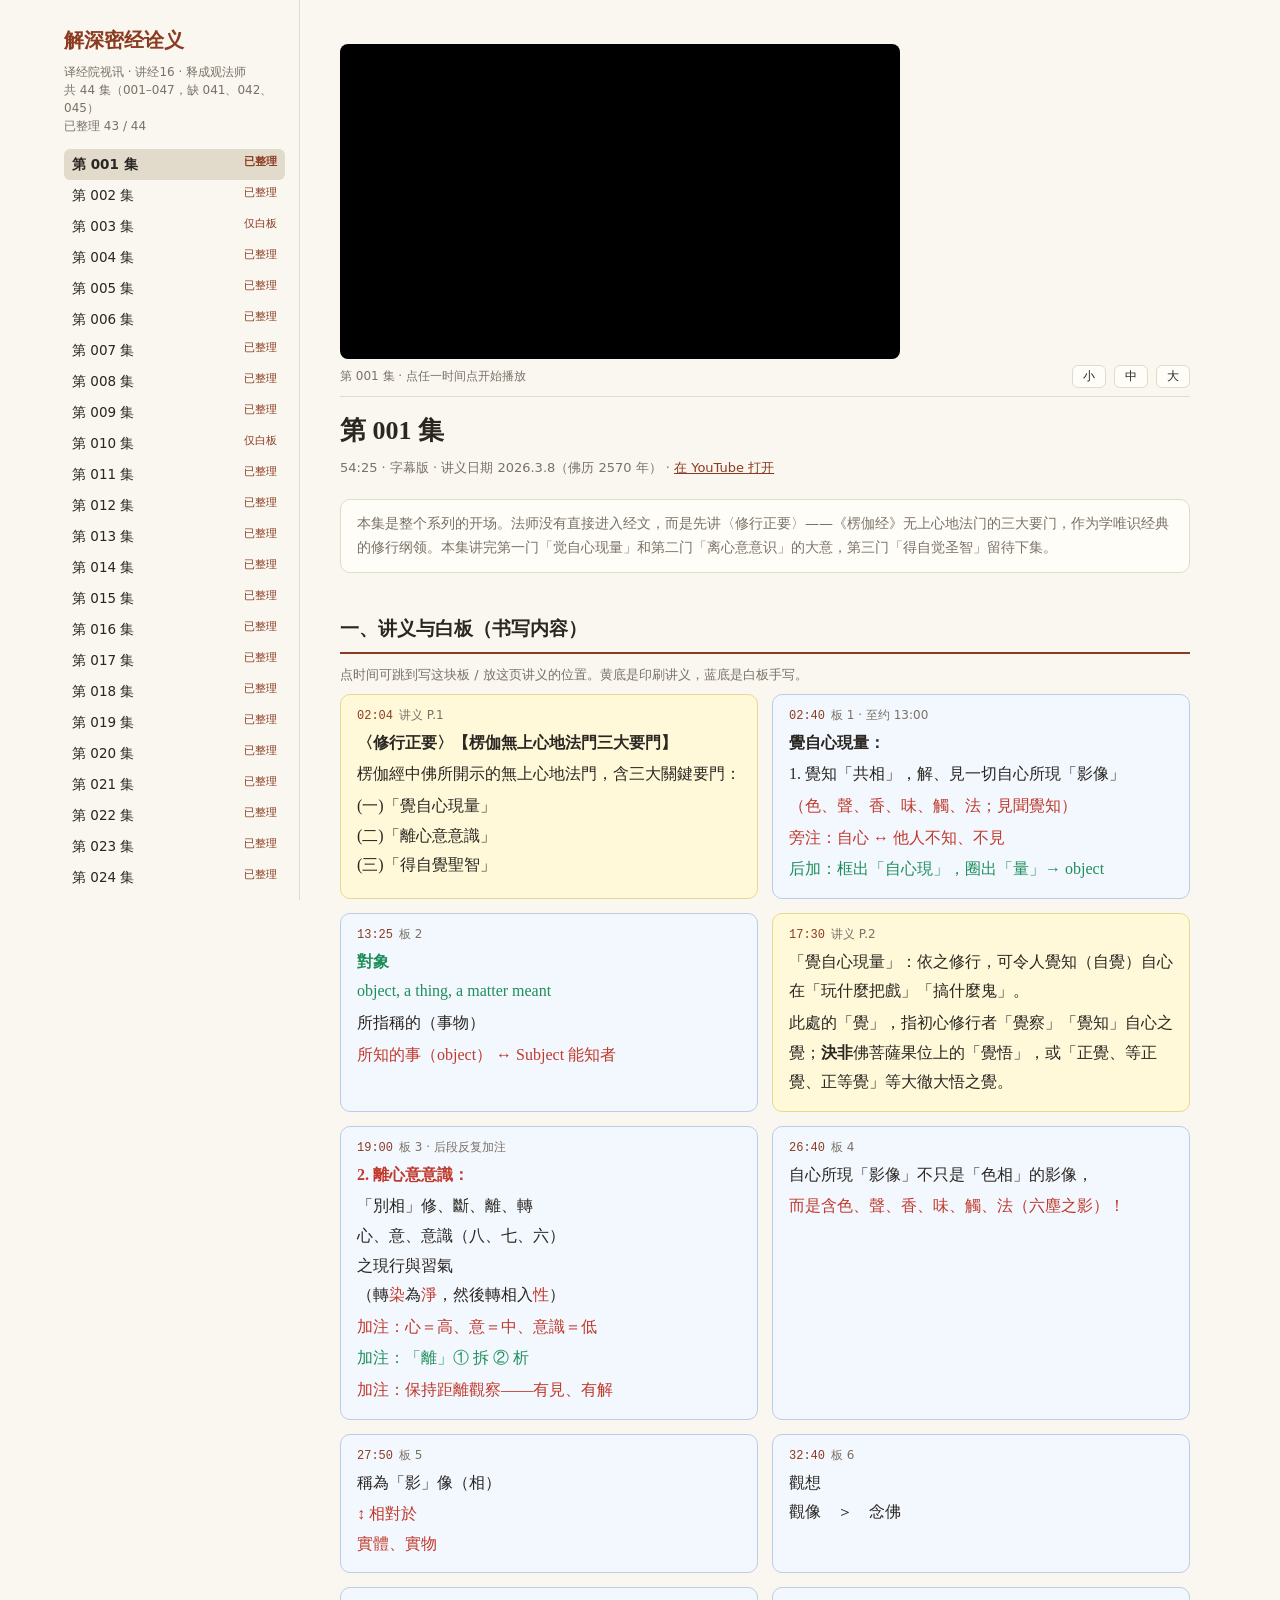
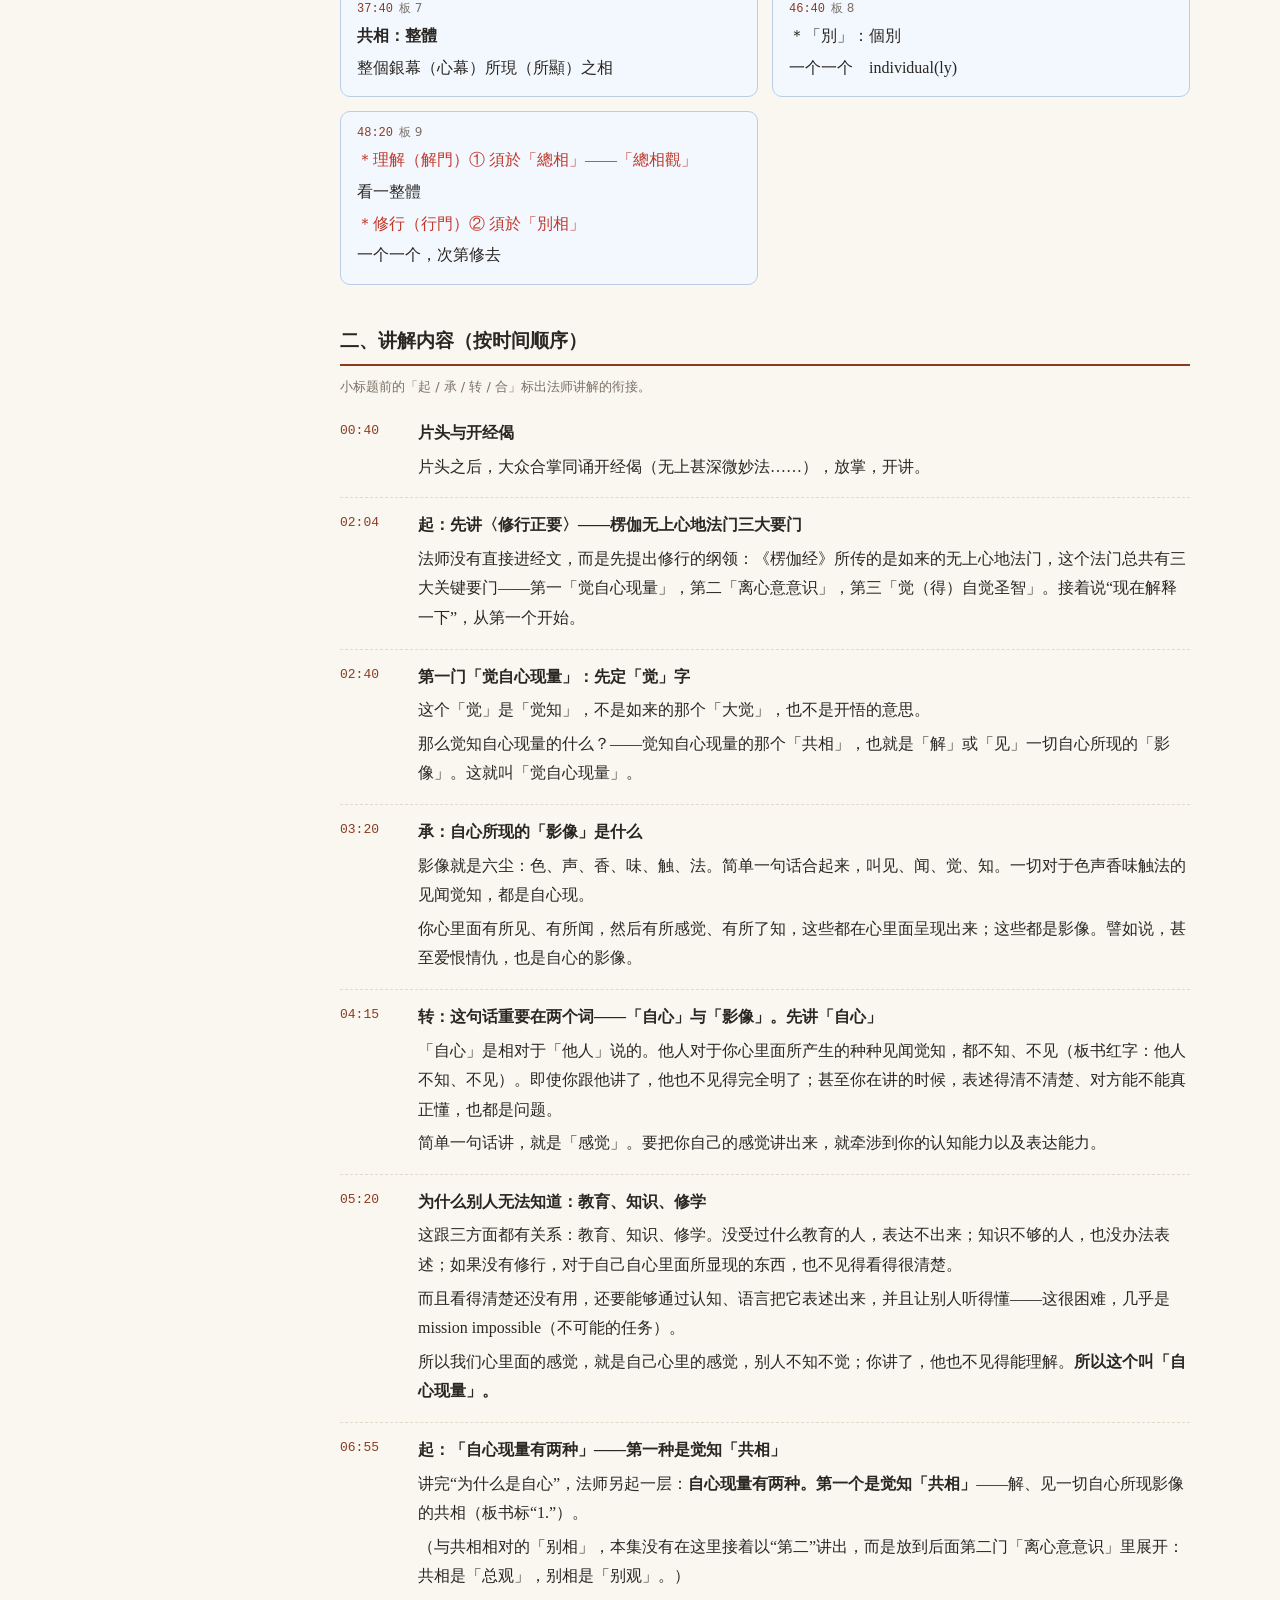
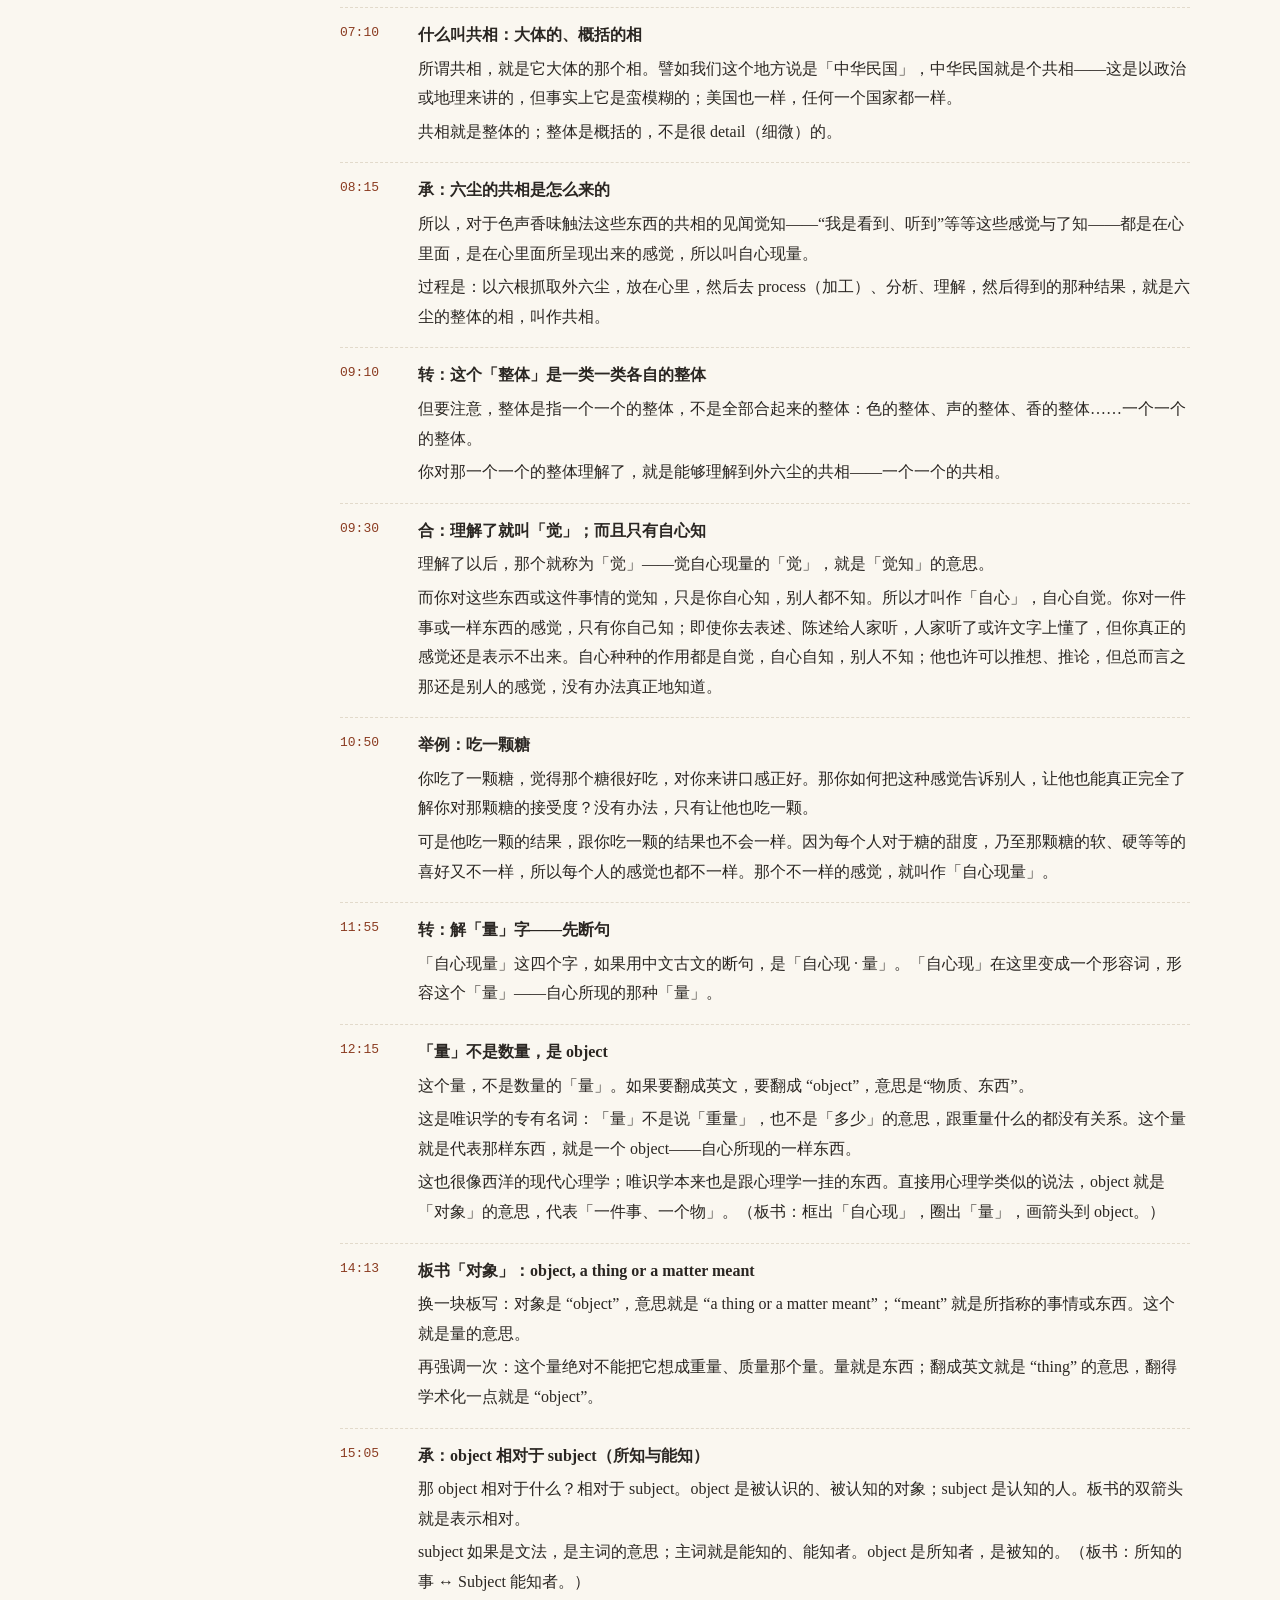
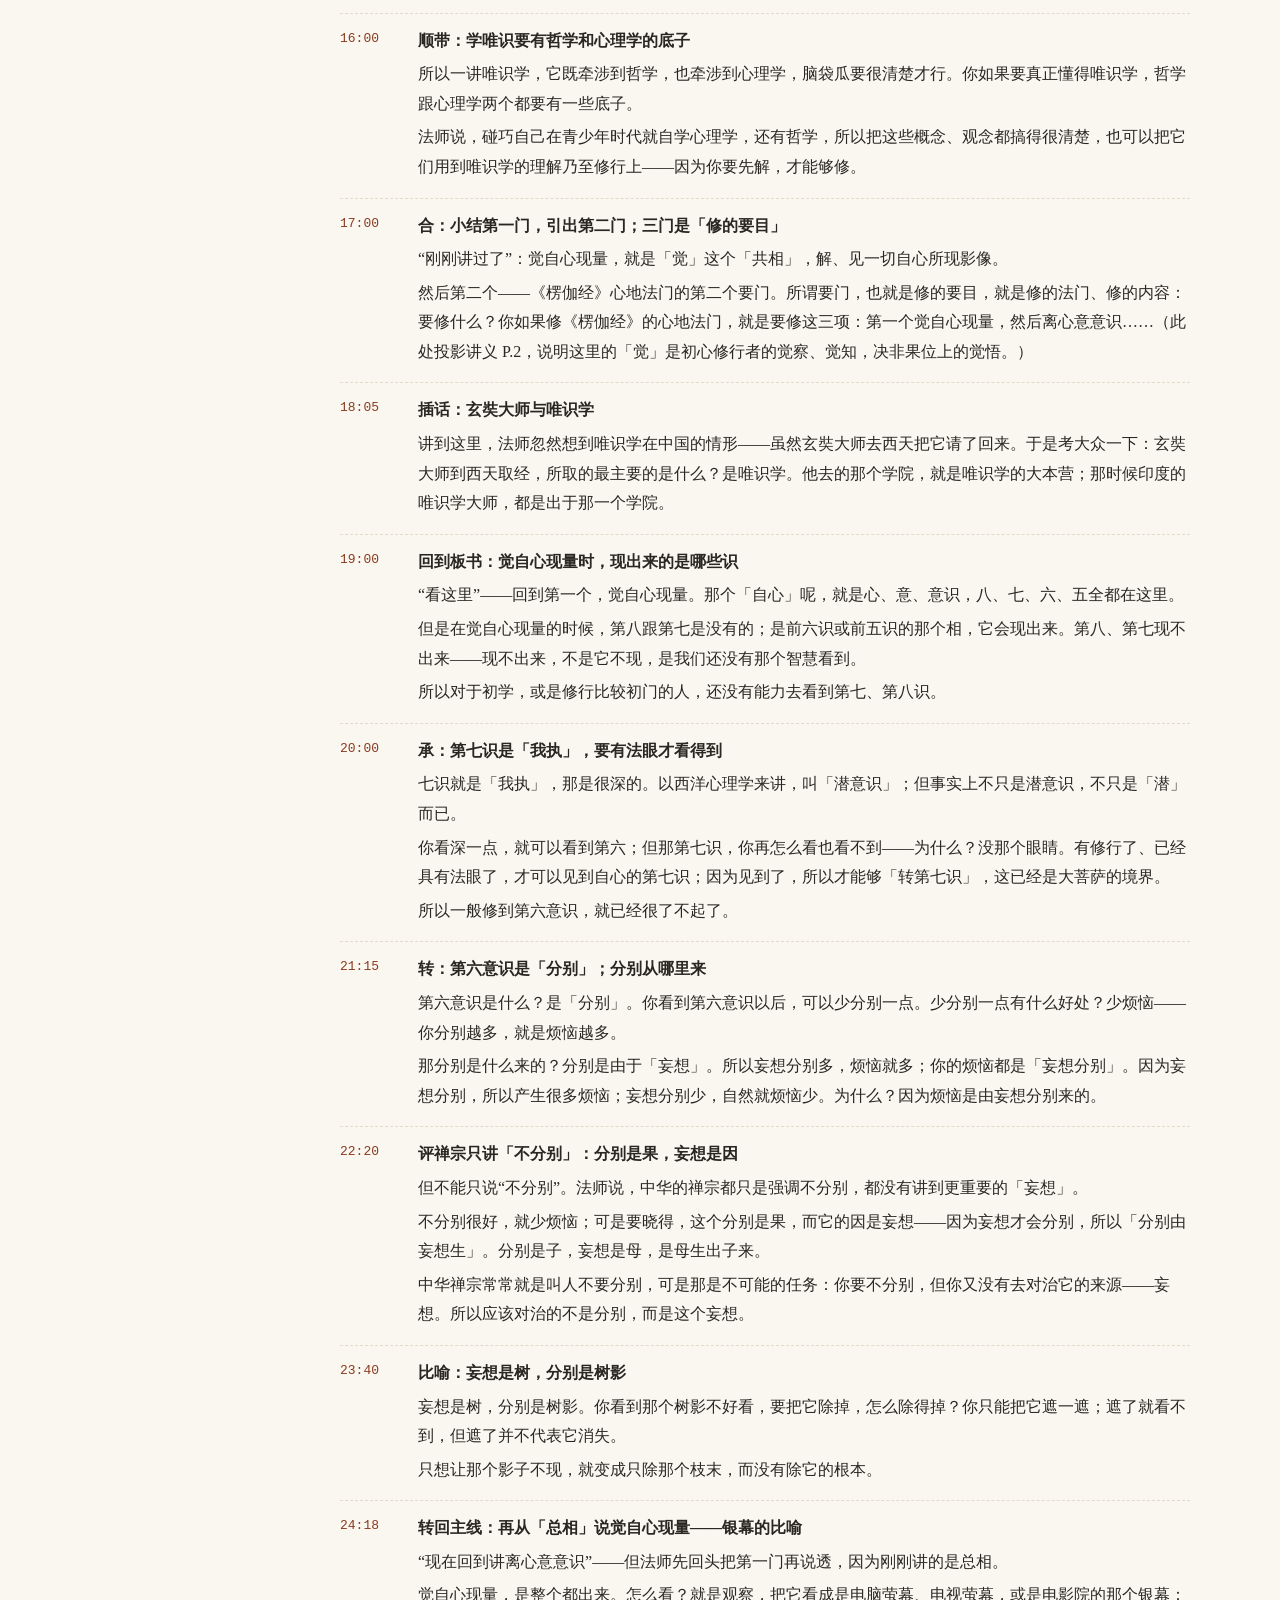
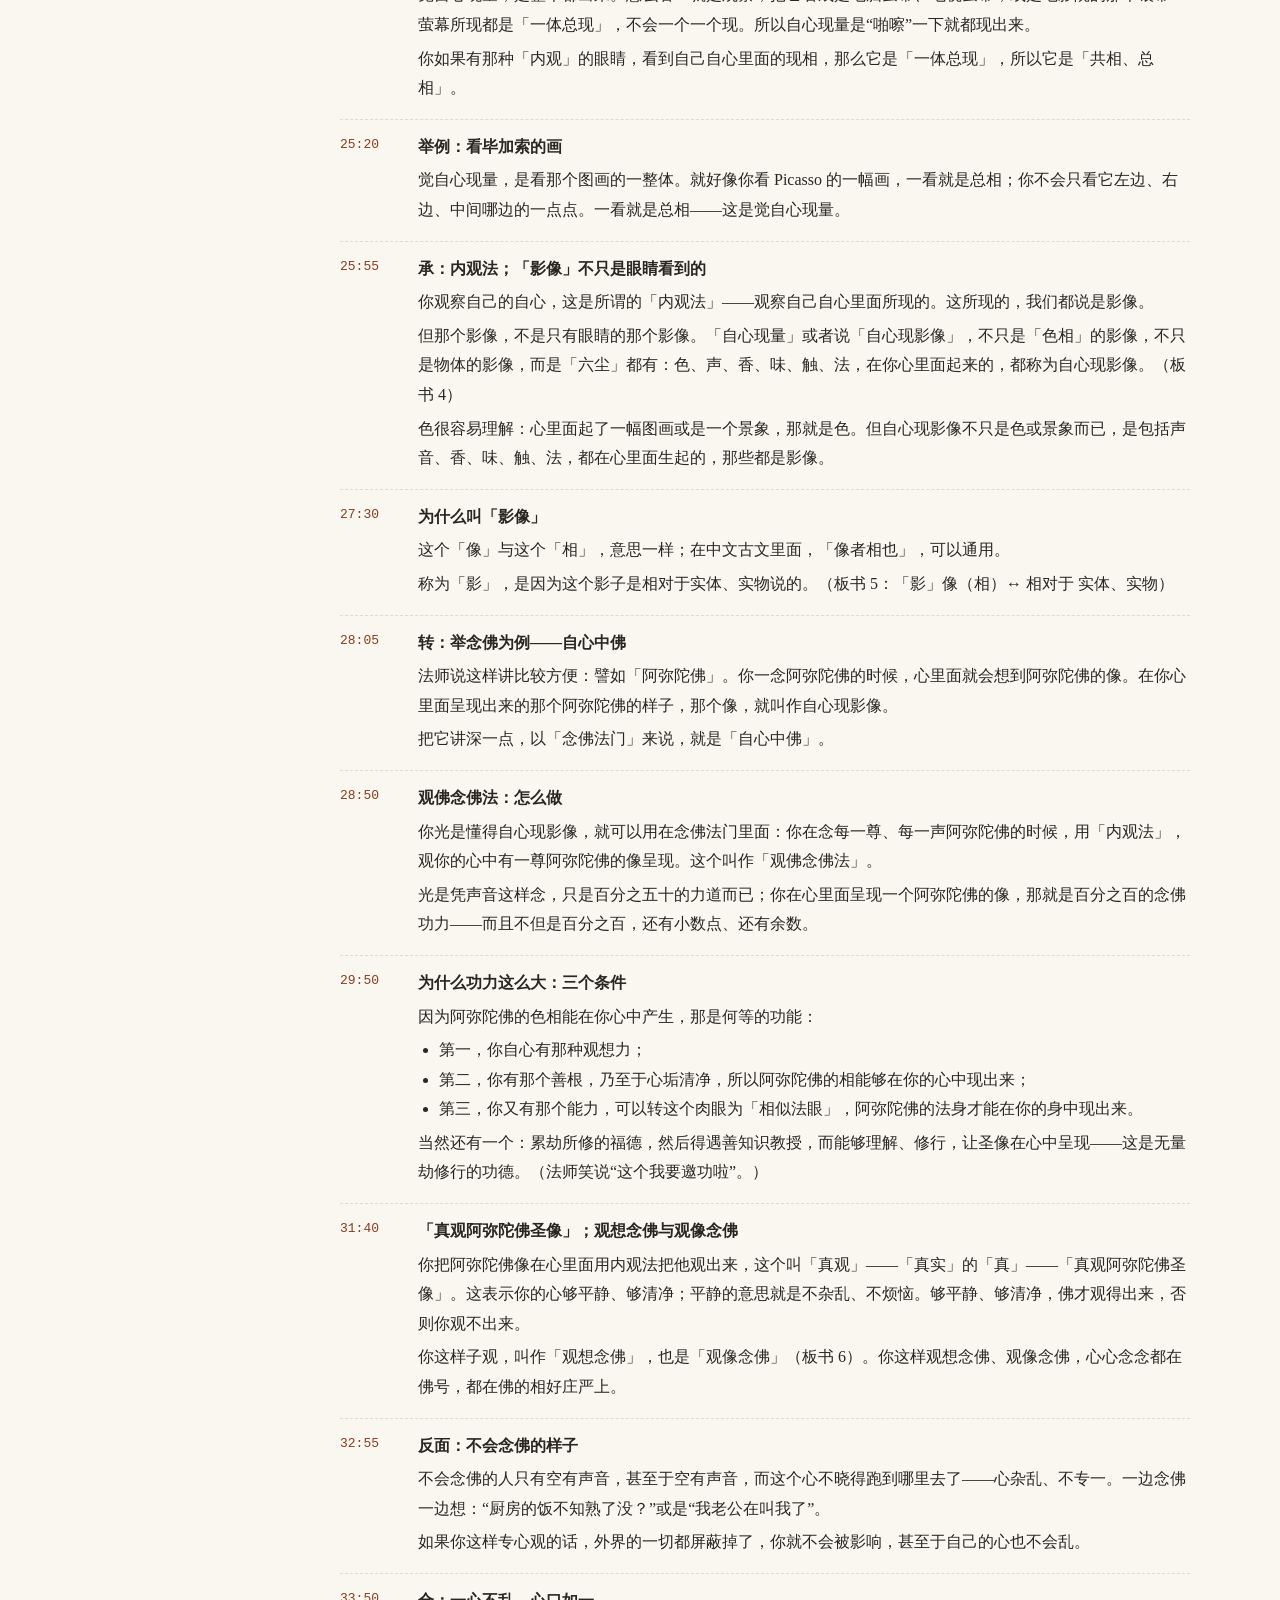
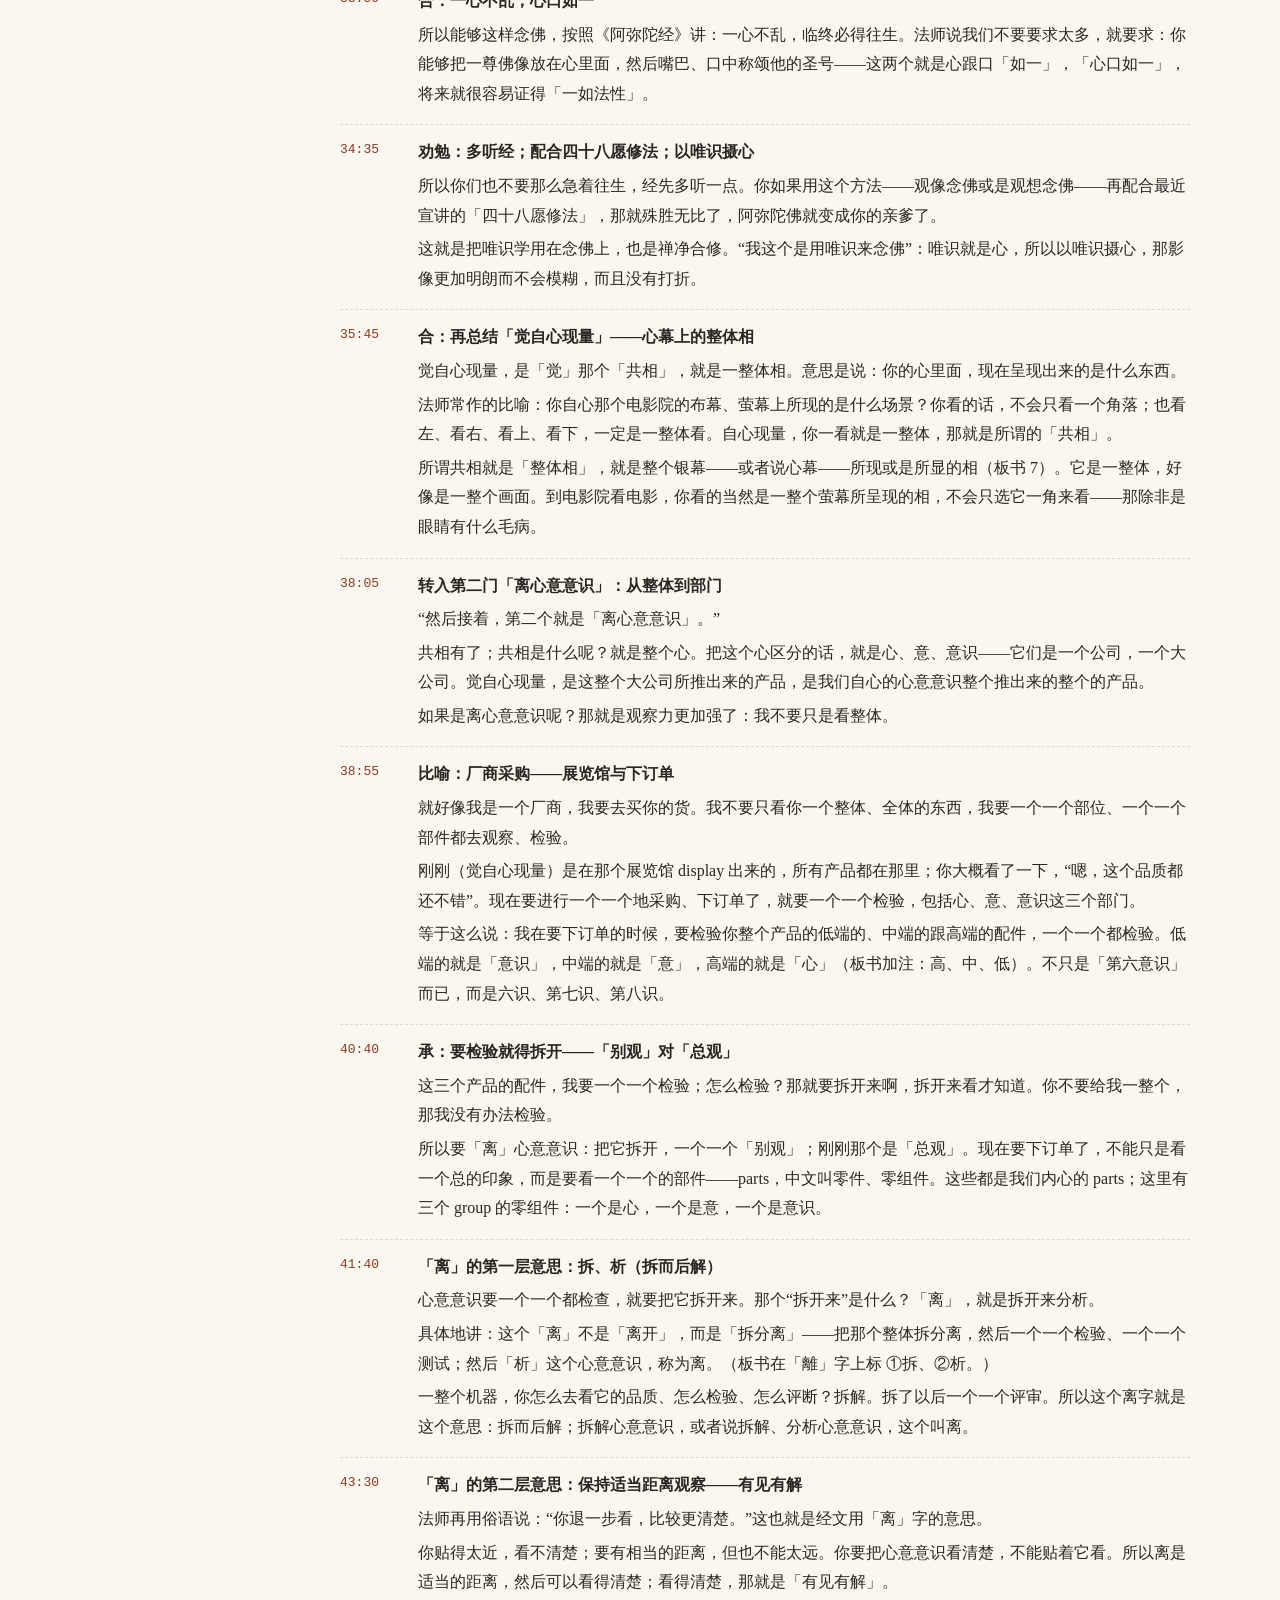
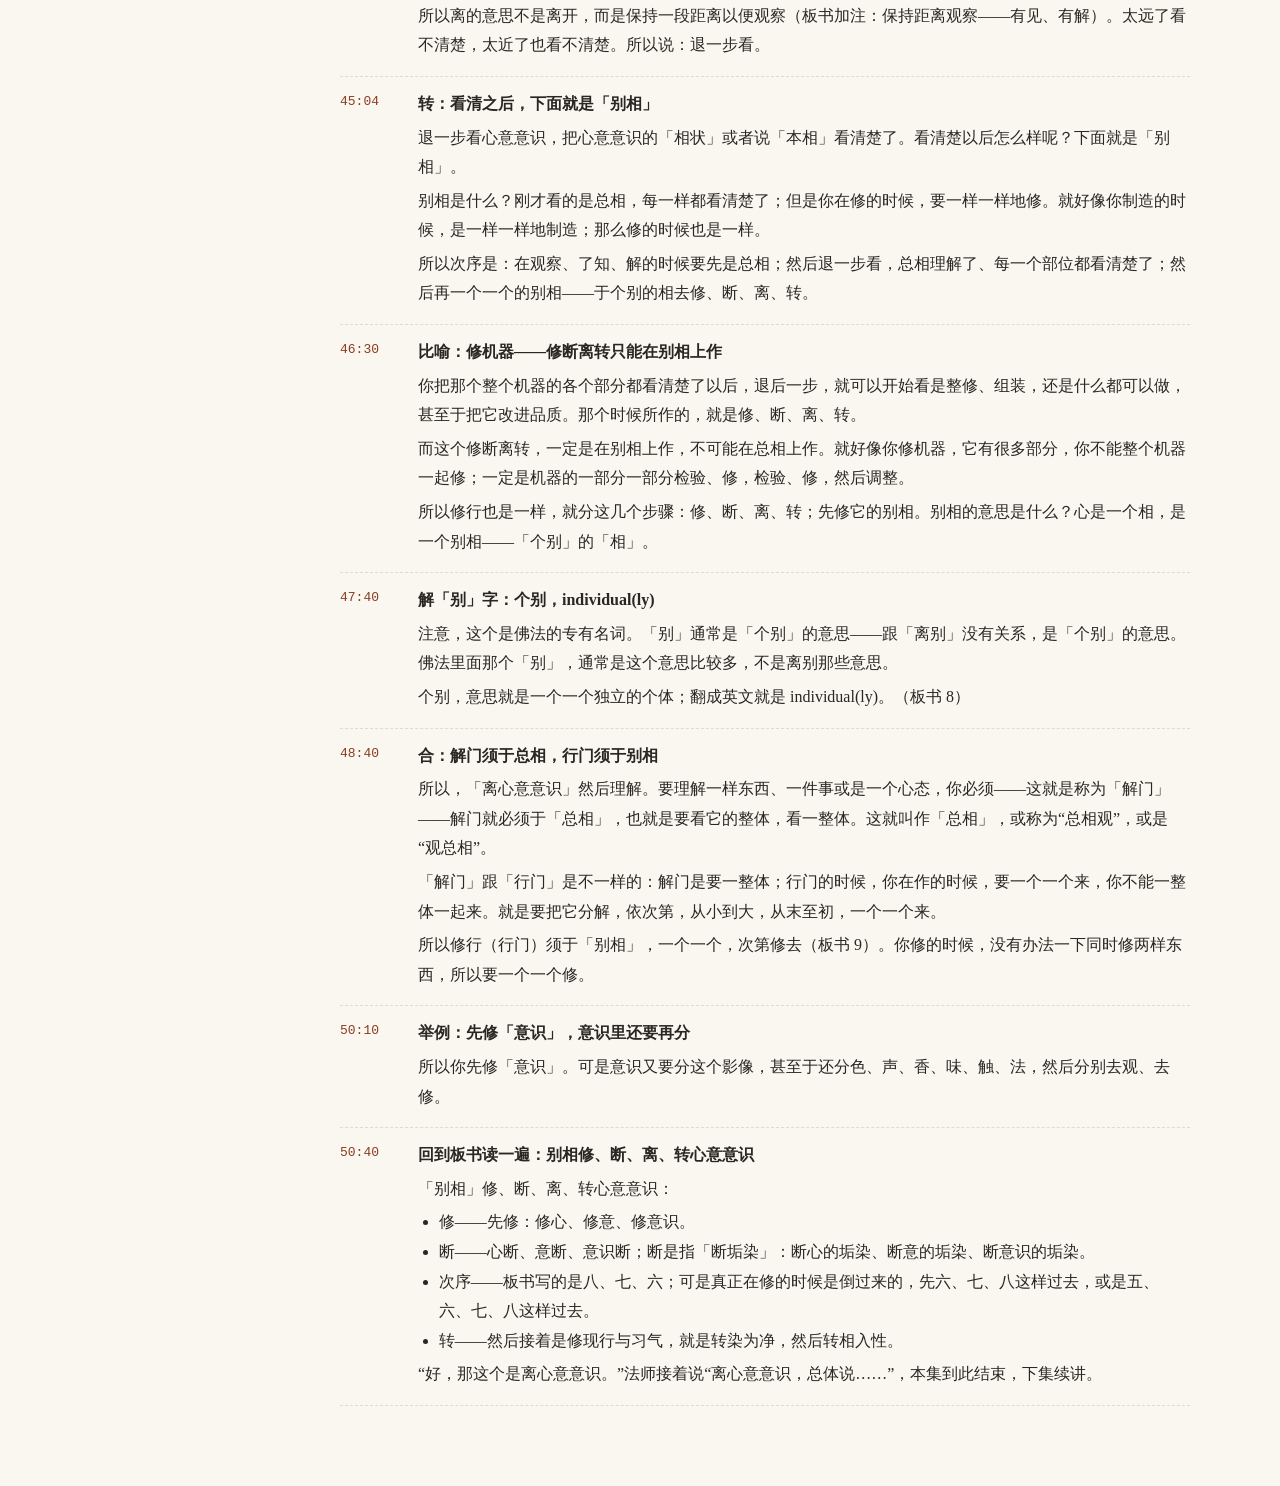
==== commit 5c65124b: "Add episode 046 (boards only) Co-Authored-By: Claude Opus 5.5 <noreply@anthropic.com> Claude-Session" ====
--- a/index.html
+++ b/index.html
@@ -56,7 +56,7 @@
 <div class="wrap">
 <nav>
 <h1>解深密经诠义</h1>
-<p>译经院视讯 · 讲经16 · 释成观法师<br>共 44 集（001–047，缺 041、042、045）<br>已整理 42 / 44</p>
+<p>译经院视讯 · 讲经16 · 释成观法师<br>共 44 集（001–047，缺 041、042、045）<br>已整理 43 / 44</p>
 <div class="list" id="list"></div>
 </nav>
 <main>
@@ -4017,12 +4017,41 @@
 </div>
 </section>
 
+<section id="ep-046" data-v="xc8Yjn6Jny4" data-n="046">
+<h2>第 046 集</h2>
+<div class="meta">48:55 · 无字幕（仅整理白板与讲义） · <a href="https://www.youtube.com/watch?v=xc8Yjn6Jny4">在 YouTube 打开</a></div>
+<div class="note">本集视频没有字幕，下面只整理白板与讲义，按出现时间排列，点时间即可跳到该知识点。（本播放清单没有 045。）续消经文：「或于长夜，由见闻觉知表示胜解，乐著世间诸表示故，于永除断一切表示，萨迦耶灭，究竟涅槃，不能寻思、不能比度、不能信解。」板书：或（有人）于长（时，日以继）夜，（经）由（定中所现之）见、闻、觉、知（相，犹如明）表（明显）示（其修行已达贤圣殊）胜（之理）解——于前人所述……；胜解：于唯识学所言之「胜解」（从殊行所得之理解）即是「理上悟」（等于禅宗）；（而禅定所得）即是「事上悟」；以是「定慧等持」，故其悟以及其悟所带来（导致）的悟乃最为殊胜故；胜解等于自心（于事上相当于、类似）定，接着由事上定而导致理上悟——这一切都是由自修之力而达到定与慧；理事相应，所促成（即定慧相应、定慧等持）的「解」（悟）最为殊胜，故称「胜解」（难得）；故须知经中或唯识学中所说的「胜解」实是「悟」的别名；「胜解」：一、通达殊胜之理上解，二、亦约等于一种「悟」，然须知此「悟」中含「解」，而且此悟是由「解」而来，②多半是由知法自修、正修「正定」与「正慧」而来，故特别殊胜，因此称为「胜解」（含定慧等修之理解）；「正定」：念念正持其心而不乱、不外缘（以外缘即乱故）；「正慧」：念念知其心而不迷、不愚、不惑。入得定、出定：一、易入定易出定，二、难入定易出定，三、易入定不易出定；相似定：看起来很像「正定」，然其本质并非正定——「定」（三昧）：心清净、明了、不染、不动，而且理智一直完全清楚；「定去了」！！！（失去自我、自本心）；「正定」：念念在法而不忘，同时念念在（自）心而不离、不忘，一心纯净专注于法；无波无乱、自觉、自知（慧），不枉、离于无明、动摇、攀缘，明觉自知、自持，是名正定；故「定」「慧」一定要等持（有定有慧，且定慧均等），才称为「佛法定」，否则即是外道定或邪法定；《大智度论》：定之「出」与「入」差别：一、易入定易出定，二、不易入定易出定，三、易入定不易出定，四、不易入定不易出定。后段提到武汉、汉藏佛学院、巴斯八（八思巴）。</div>
+<h3>一、讲义与白板（书写内容）</h3>
+<p class="hint">点时间可跳到写这块板 / 放这页讲义的位置。黄底是印刷讲义，蓝底是白板手写。</p>
+<div class="grid">
+<div class="b h"><small><a class="t" data-v="xc8Yjn6Jny4" data-t="329" href="https://www.youtube.com/watch?v=xc8Yjn6Jny4&t=329s">05:29</a>讲义 · 经文</small><p>……思、不能比度、不能信解。或於長夜，由見聞覺知表示勝解，樂著世間諸表示故，於永除斷一切表示，薩迦耶滅，究竟涅槃，不能尋思、不能比度、不能信解。</p></div>
+<div class="b"><small><a class="t" data-v="xc8Yjn6Jny4" data-t="362" href="https://www.youtube.com/watch?v=xc8Yjn6Jny4&t=362s">06:02</a>板 1</small><p>或（有人）於長（時，日以繼）夜</p></div>
+<div class="b"><small><a class="t" data-v="xc8Yjn6Jny4" data-t="383" href="https://www.youtube.com/watch?v=xc8Yjn6Jny4&t=383s">06:23</a>板 2</small><p>（經）由（定中所現之）見、聞、覺、知（相，猶如明）表（明顯）示（其修行已達賢聖殊）勝（之理）解<span class="r">（於前人所述……）</span></p></div>
+<div class="b"><small><a class="t" data-v="xc8Yjn6Jny4" data-t="464" href="https://www.youtube.com/watch?v=xc8Yjn6Jny4&t=464s">07:44</a>板 3</small><p>勝解：於唯識學所言之「勝解」（從殊行所得之理解），即是「理上悟」（等於禪宗）；（而禪定所得）即是「事上悟」</p></div>
+<div class="b"><small><a class="t" data-v="xc8Yjn6Jny4" data-t="635" href="https://www.youtube.com/watch?v=xc8Yjn6Jny4&t=635s">10:35</a>板 4</small><p>以是「定慧等持」，故其悟以及其悟所帶來（導致）的悟乃最為殊勝故。</p></div>
+<div class="b"><small><a class="t" data-v="xc8Yjn6Jny4" data-t="722" href="https://www.youtube.com/watch?v=xc8Yjn6Jny4&t=722s">12:02</a>板 5 ①</small><p>勝解 ≈ 自心（於事上相當於、類似）定，接著由事上定而導致理上悟──這一切都是由自修之力而達到定與慧</p></div>
+<div class="b"><small><a class="t" data-v="xc8Yjn6Jny4" data-t="827" href="https://www.youtube.com/watch?v=xc8Yjn6Jny4&t=827s">13:47</a>板 6 ②</small><p>理事相應，所促成（即定慧相應、定慧等持）的「解」（悟）最為殊勝，故稱「勝解」（難得）</p></div>
+<div class="b"><small><a class="t" data-v="xc8Yjn6Jny4" data-t="896" href="https://www.youtube.com/watch?v=xc8Yjn6Jny4&t=896s">14:56</a>板 7</small><p class="r">故須知，經中或唯識學中所說的「勝解」，實是「悟」的別名</p></div>
+<div class="b"><small><a class="t" data-v="xc8Yjn6Jny4" data-t="944" href="https://www.youtube.com/watch?v=xc8Yjn6Jny4&t=944s">15:44</a>板 8 ①</small><p>「勝解」：一、通達殊勝之理上解　二、亦約等於一種「悟」，然須知此「悟」中含「解」</p></div>
+<div class="b"><small><a class="t" data-v="xc8Yjn6Jny4" data-t="962" href="https://www.youtube.com/watch?v=xc8Yjn6Jny4&t=962s">16:02</a>板 9 ②</small><p>而且此「悟」是由「解」而來，②多半是由「知法自修」「正修」「正定」與「正慧」而來，故特別殊勝，因此稱為「勝解」（含定慧等修之理解）</p></div>
+<div class="b"><small><a class="t" data-v="xc8Yjn6Jny4" data-t="1019" href="https://www.youtube.com/watch?v=xc8Yjn6Jny4&t=1019s">16:59</a>板 10</small><p>「正定」：念念正持其心而不亂，不外緣（以外緣即亂故）<br>「正慧」：念念知其心，而不迷、不愚、不惑</p></div>
+<div class="b"><small><a class="t" data-v="xc8Yjn6Jny4" data-t="1846" href="https://www.youtube.com/watch?v=xc8Yjn6Jny4&t=1846s">30:46</a>板 11</small><p>入得定、出定：一、易入定，易出定　二、難入定，易出定　三、易入定，不易出定</p></div>
+<div class="b"><small><a class="t" data-v="xc8Yjn6Jny4" data-t="1928" href="https://www.youtube.com/watch?v=xc8Yjn6Jny4&t=1928s">32:08</a>板 12 ①</small><p>相似定 <span class="r">（看起來很像「正定」，然其本質並非正定）</span><br>「定」（三昧）：心清淨、明了、不染、不動，而且理智一直完全清楚</p></div>
+<div class="b"><small><a class="t" data-v="xc8Yjn6Jny4" data-t="2129" href="https://www.youtube.com/watch?v=xc8Yjn6Jny4&t=2129s">35:29</a>板 13</small><p>「定去了」！！！（失去自我、自本心）</p></div>
+<div class="b"><small><a class="t" data-v="xc8Yjn6Jny4" data-t="2150" href="https://www.youtube.com/watch?v=xc8Yjn6Jny4&t=2150s">35:50</a>板 14 ①</small><p>「正定」：念念在法而不忘，同時念念在（自）心而不離、不忘，一心純淨專注於法</p></div>
+<div class="b"><small><a class="t" data-v="xc8Yjn6Jny4" data-t="2210" href="https://www.youtube.com/watch?v=xc8Yjn6Jny4&t=2210s">36:50</a>板 15 ②</small><p>無波、無亂，自覺、自知（慧），不枉，離於無明、動搖、攀緣，明覺自知、自持，是名正定</p></div>
+<div class="b"><small><a class="t" data-v="xc8Yjn6Jny4" data-t="2270" href="https://www.youtube.com/watch?v=xc8Yjn6Jny4&t=2270s">37:50</a>板 16</small><p>故「定」「慧」一定要等持（有定有慧，且定慧均等），才稱為「佛法定」，否則即是外道定或邪法定</p></div>
+<div class="b"><small><a class="t" data-v="xc8Yjn6Jny4" data-t="2291" href="https://www.youtube.com/watch?v=xc8Yjn6Jny4&t=2291s">38:11</a>板 17</small><p>《大智度論》：定之「出」與「入」差別：一、易入定，易出定　二、不易入定，易出定　三、易入定，不易出定　四、不易入定，不易出定</p></div>
+<div class="b"><small><a class="t" data-v="xc8Yjn6Jny4" data-t="2591" href="https://www.youtube.com/watch?v=xc8Yjn6Jny4&t=2591s">43:11</a>板 18</small><p>武漢、漢藏佛學院、巴斯八（八思巴）</p></div>
+</div>
+</section>
+
 </main>
 </div>
 <script>
 const eps=["001","002","003","004","005","006","007","008","009","010","011","012","013","014","015","016","017","018","019","020","021","022","023","024","025","026","027","028","029","030","031","032","033","034","035","036","037","038","039","040","043","044","046","047"];
 const nosub=new Set(["003","010","027","028","029","030","031","037","038","039","040","043","044","046","047"]);
-const done={"001": "\u5df2\u6574\u7406", "002": "\u5df2\u6574\u7406", "003": "\u4ec5\u767d\u677f", "004": "\u5df2\u6574\u7406", "005": "\u5df2\u6574\u7406", "006": "\u5df2\u6574\u7406", "007": "\u5df2\u6574\u7406", "008": "\u5df2\u6574\u7406", "009": "\u5df2\u6574\u7406", "010": "\u4ec5\u767d\u677f", "011": "\u5df2\u6574\u7406", "012": "\u5df2\u6574\u7406", "013": "\u5df2\u6574\u7406", "014": "\u5df2\u6574\u7406", "015": "\u5df2\u6574\u7406", "016": "\u5df2\u6574\u7406", "017": "\u5df2\u6574\u7406", "018": "\u5df2\u6574\u7406", "019": "\u5df2\u6574\u7406", "020": "\u5df2\u6574\u7406", "021": "\u5df2\u6574\u7406", "022": "\u5df2\u6574\u7406", "023": "\u5df2\u6574\u7406", "024": "\u5df2\u6574\u7406", "025": "\u5df2\u6574\u7406", "026": "\u5df2\u6574\u7406", "027": "\u4ec5\u767d\u677f", "028": "\u4ec5\u767d\u677f", "029": "\u4ec5\u767d\u677f", "030": "\u4ec5\u767d\u677f", "031": "\u4ec5\u767d\u677f", "032": "\u5df2\u6574\u7406", "033": "\u5df2\u6574\u7406", "034": "\u5df2\u6574\u7406", "035": "\u5df2\u6574\u7406", "036": "\u5df2\u6574\u7406", "037": "\u4ec5\u767d\u677f", "038": "\u4ec5\u767d\u677f", "039": "\u4ec5\u767d\u677f", "040": "\u4ec5\u767d\u677f", "043": "\u4ec5\u767d\u677f", "044": "\u4ec5\u767d\u677f"};
+const done={"001": "\u5df2\u6574\u7406", "002": "\u5df2\u6574\u7406", "003": "\u4ec5\u767d\u677f", "004": "\u5df2\u6574\u7406", "005": "\u5df2\u6574\u7406", "006": "\u5df2\u6574\u7406", "007": "\u5df2\u6574\u7406", "008": "\u5df2\u6574\u7406", "009": "\u5df2\u6574\u7406", "010": "\u4ec5\u767d\u677f", "011": "\u5df2\u6574\u7406", "012": "\u5df2\u6574\u7406", "013": "\u5df2\u6574\u7406", "014": "\u5df2\u6574\u7406", "015": "\u5df2\u6574\u7406", "016": "\u5df2\u6574\u7406", "017": "\u5df2\u6574\u7406", "018": "\u5df2\u6574\u7406", "019": "\u5df2\u6574\u7406", "020": "\u5df2\u6574\u7406", "021": "\u5df2\u6574\u7406", "022": "\u5df2\u6574\u7406", "023": "\u5df2\u6574\u7406", "024": "\u5df2\u6574\u7406", "025": "\u5df2\u6574\u7406", "026": "\u5df2\u6574\u7406", "027": "\u4ec5\u767d\u677f", "028": "\u4ec5\u767d\u677f", "029": "\u4ec5\u767d\u677f", "030": "\u4ec5\u767d\u677f", "031": "\u4ec5\u767d\u677f", "032": "\u5df2\u6574\u7406", "033": "\u5df2\u6574\u7406", "034": "\u5df2\u6574\u7406", "035": "\u5df2\u6574\u7406", "036": "\u5df2\u6574\u7406", "037": "\u4ec5\u767d\u677f", "038": "\u4ec5\u767d\u677f", "039": "\u4ec5\u767d\u677f", "040": "\u4ec5\u767d\u677f", "043": "\u4ec5\u767d\u677f", "044": "\u4ec5\u767d\u677f", "046": "\u4ec5\u767d\u677f"};
 document.getElementById('list').innerHTML=eps.map(n=>done[n]?`<a href="#ep-${n}">第 ${n} 集<i>${done[n]}</i></a>`:`<span class="ep">第 ${n} 集<i>${nosub.has(n)?'无字幕':'待整理'}</i></span>`).join('');
 </script>
 
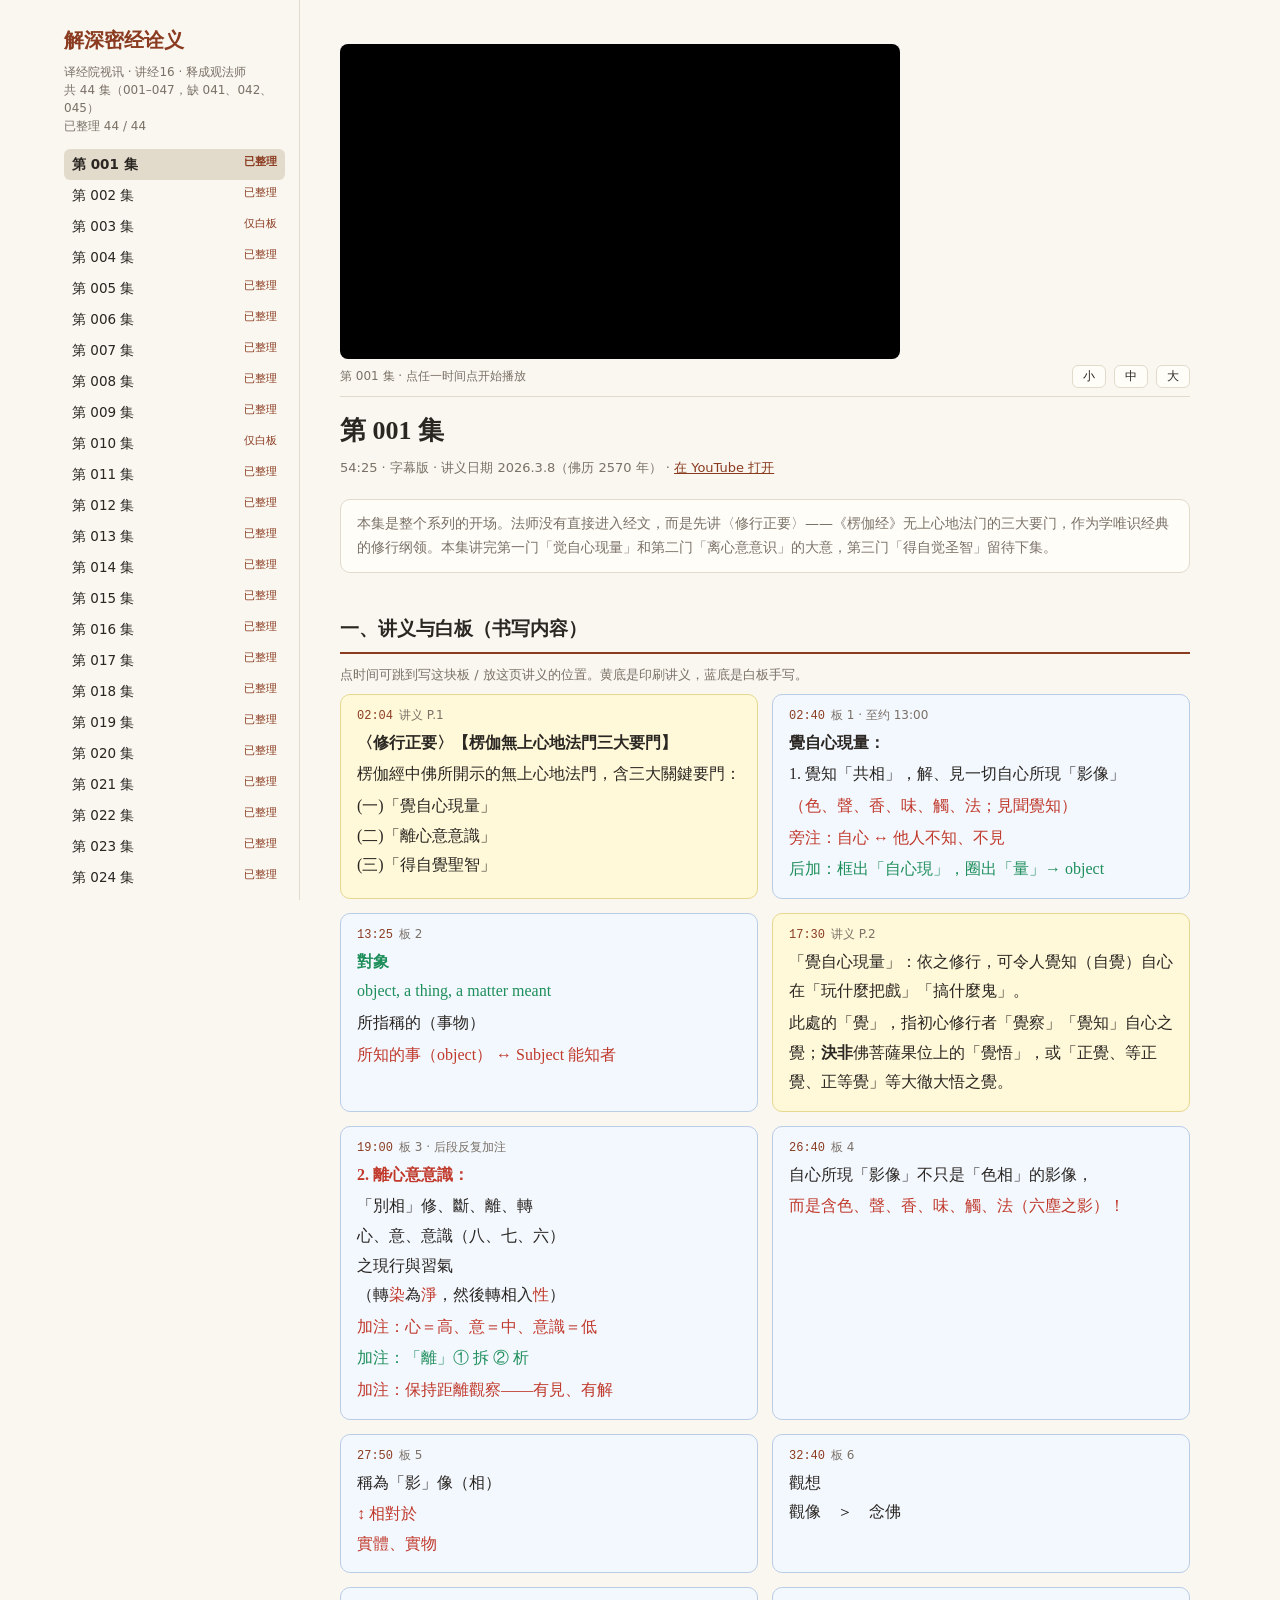
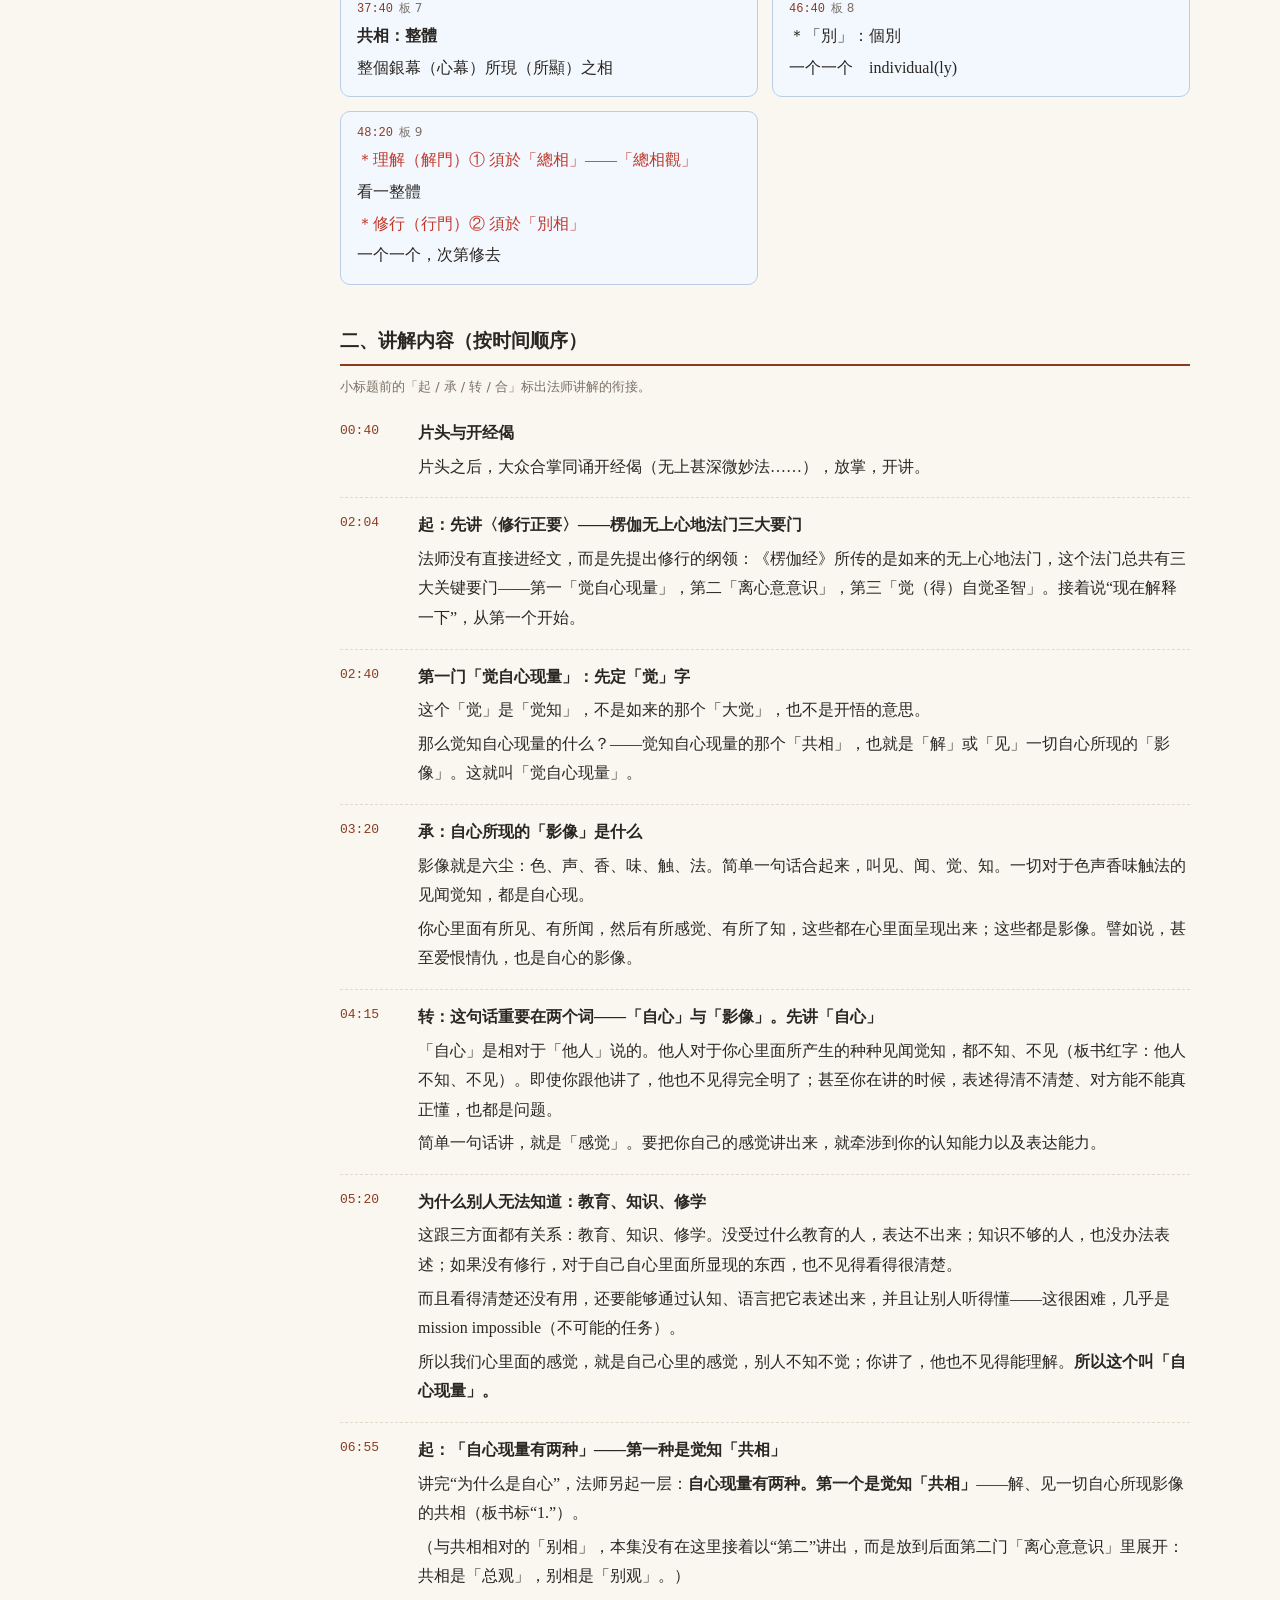
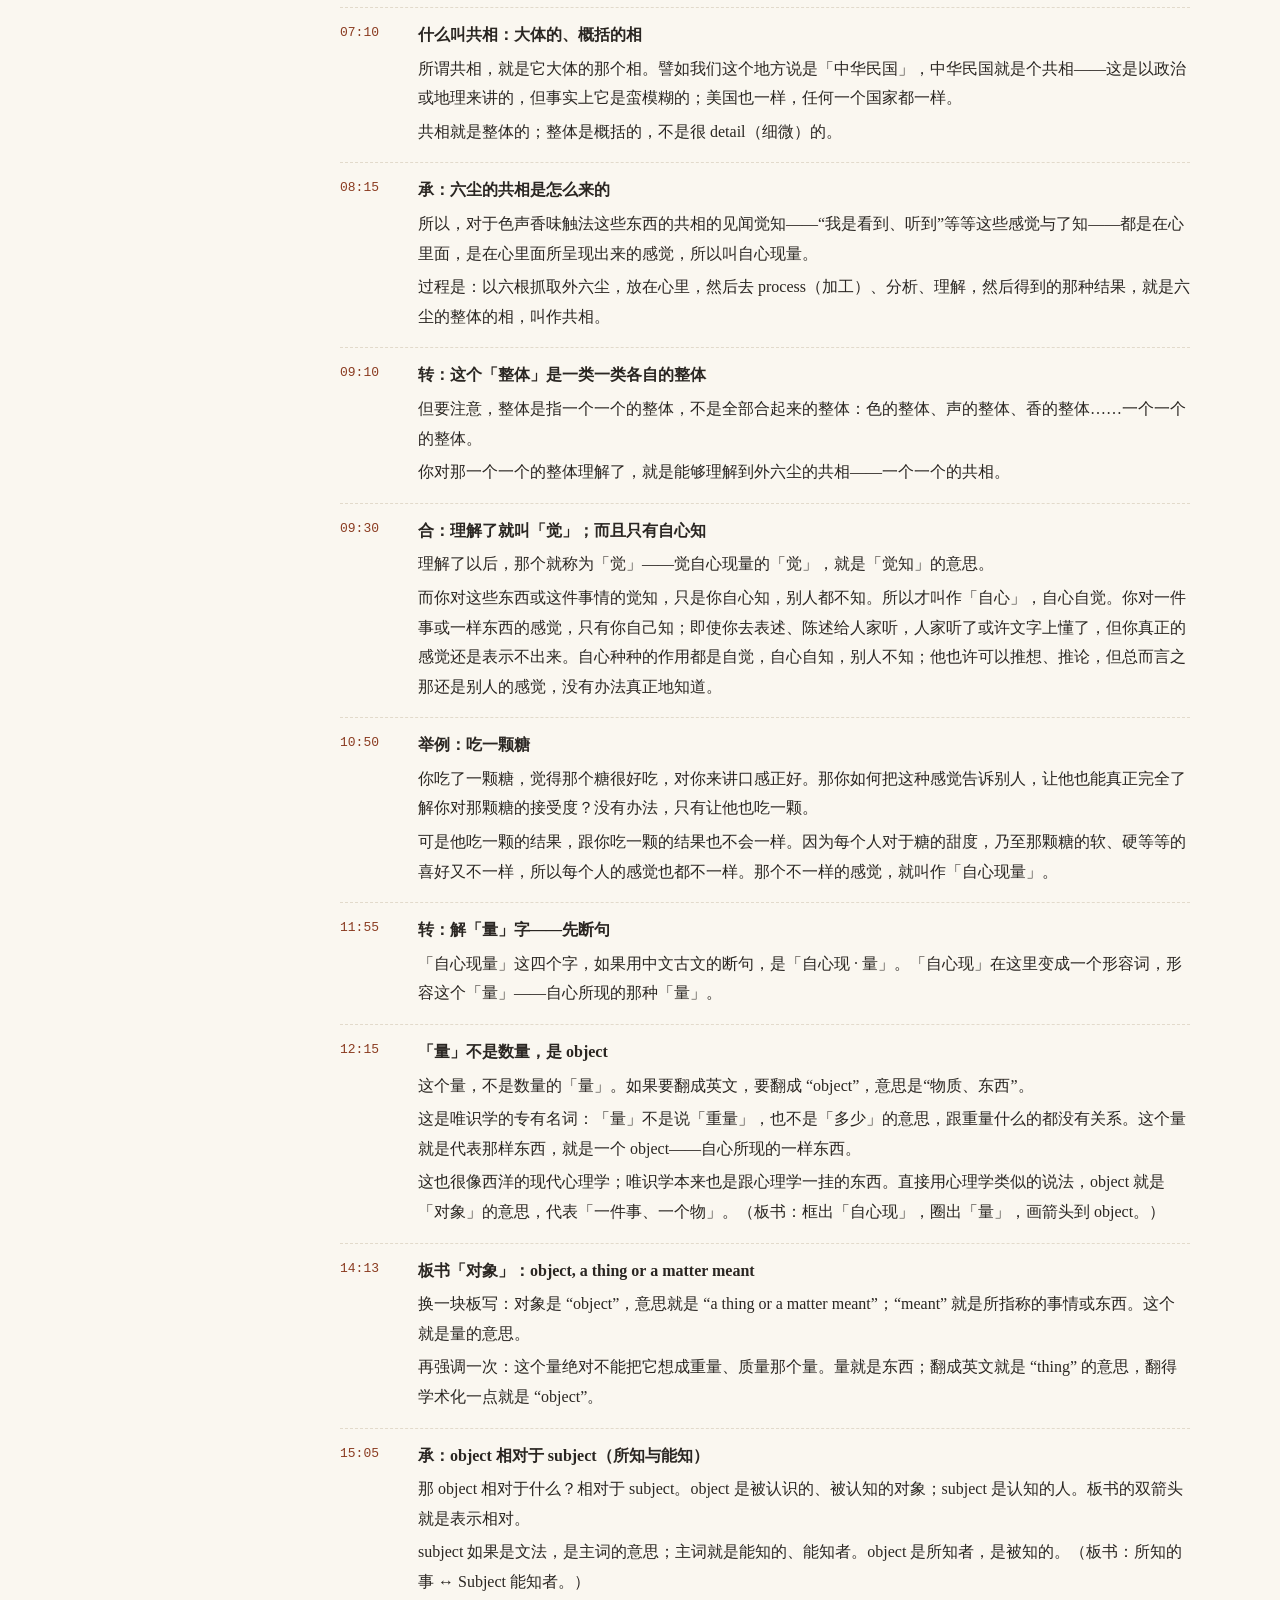
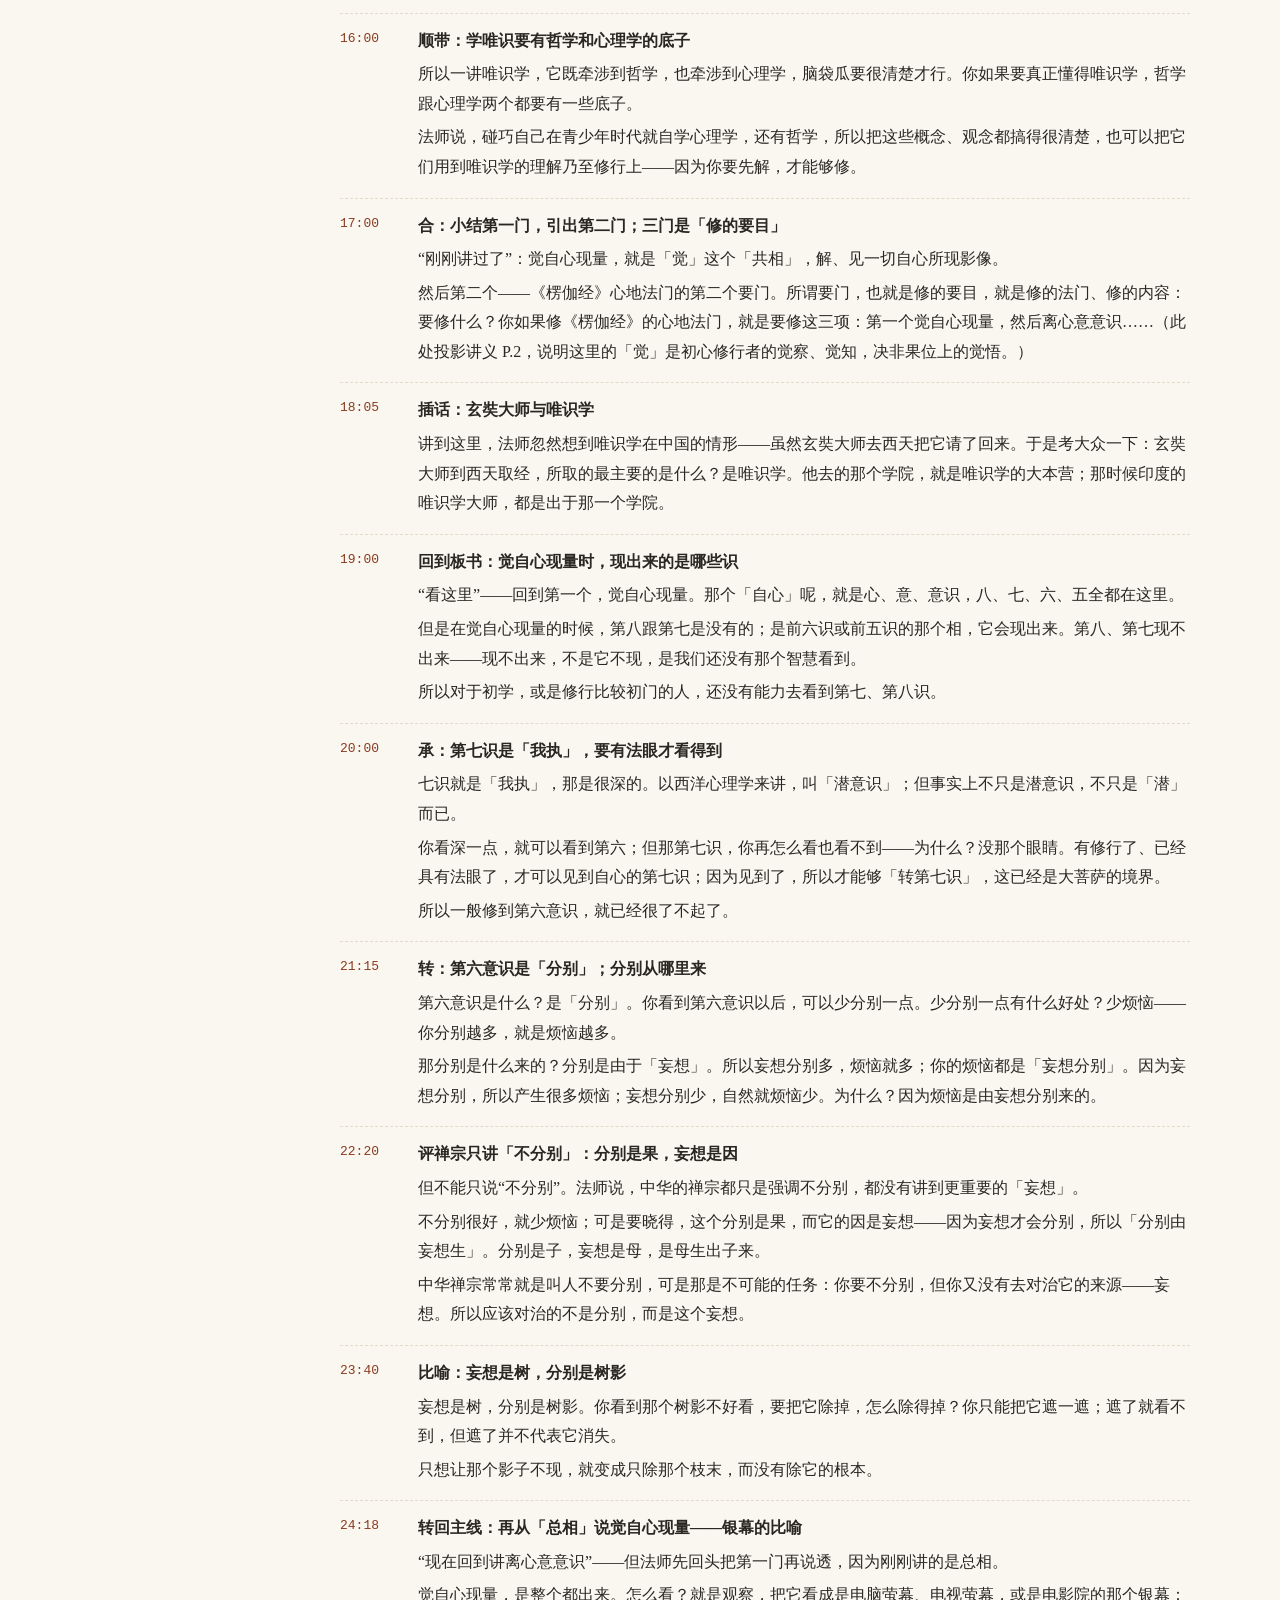
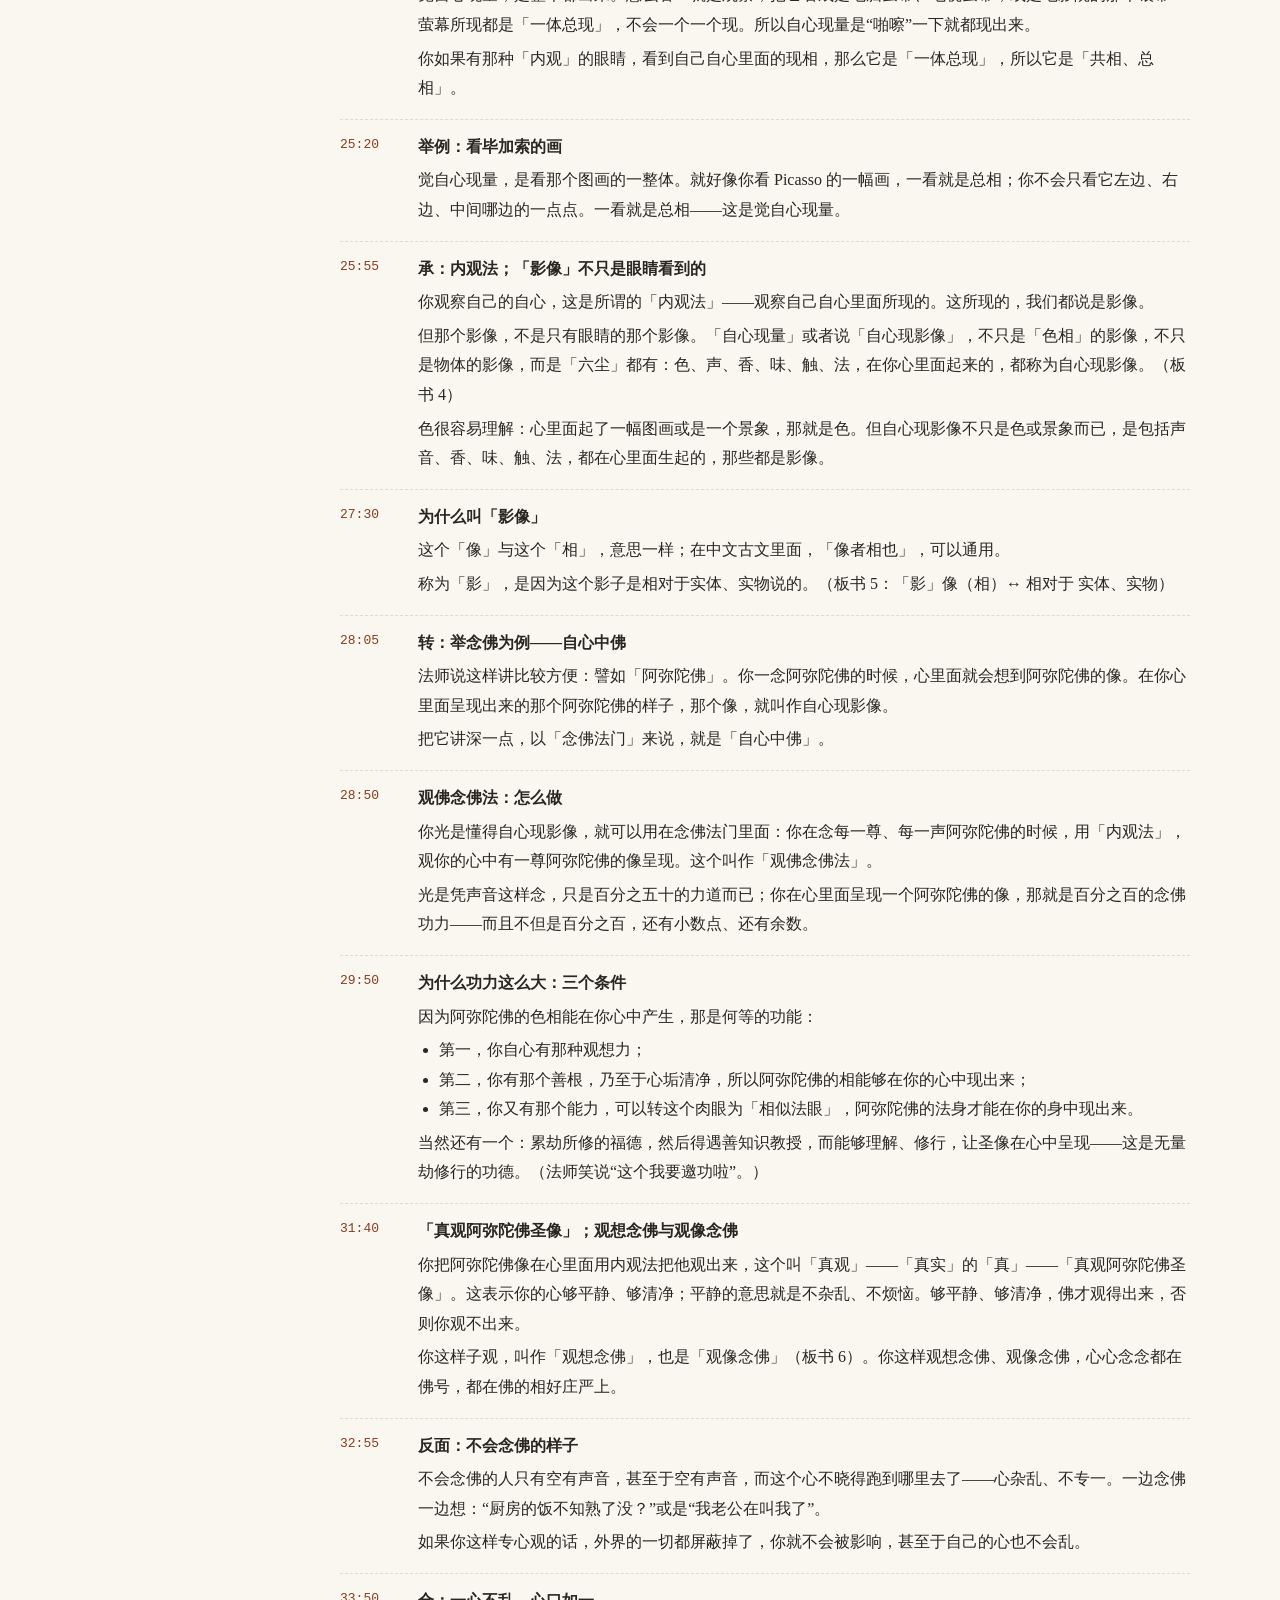
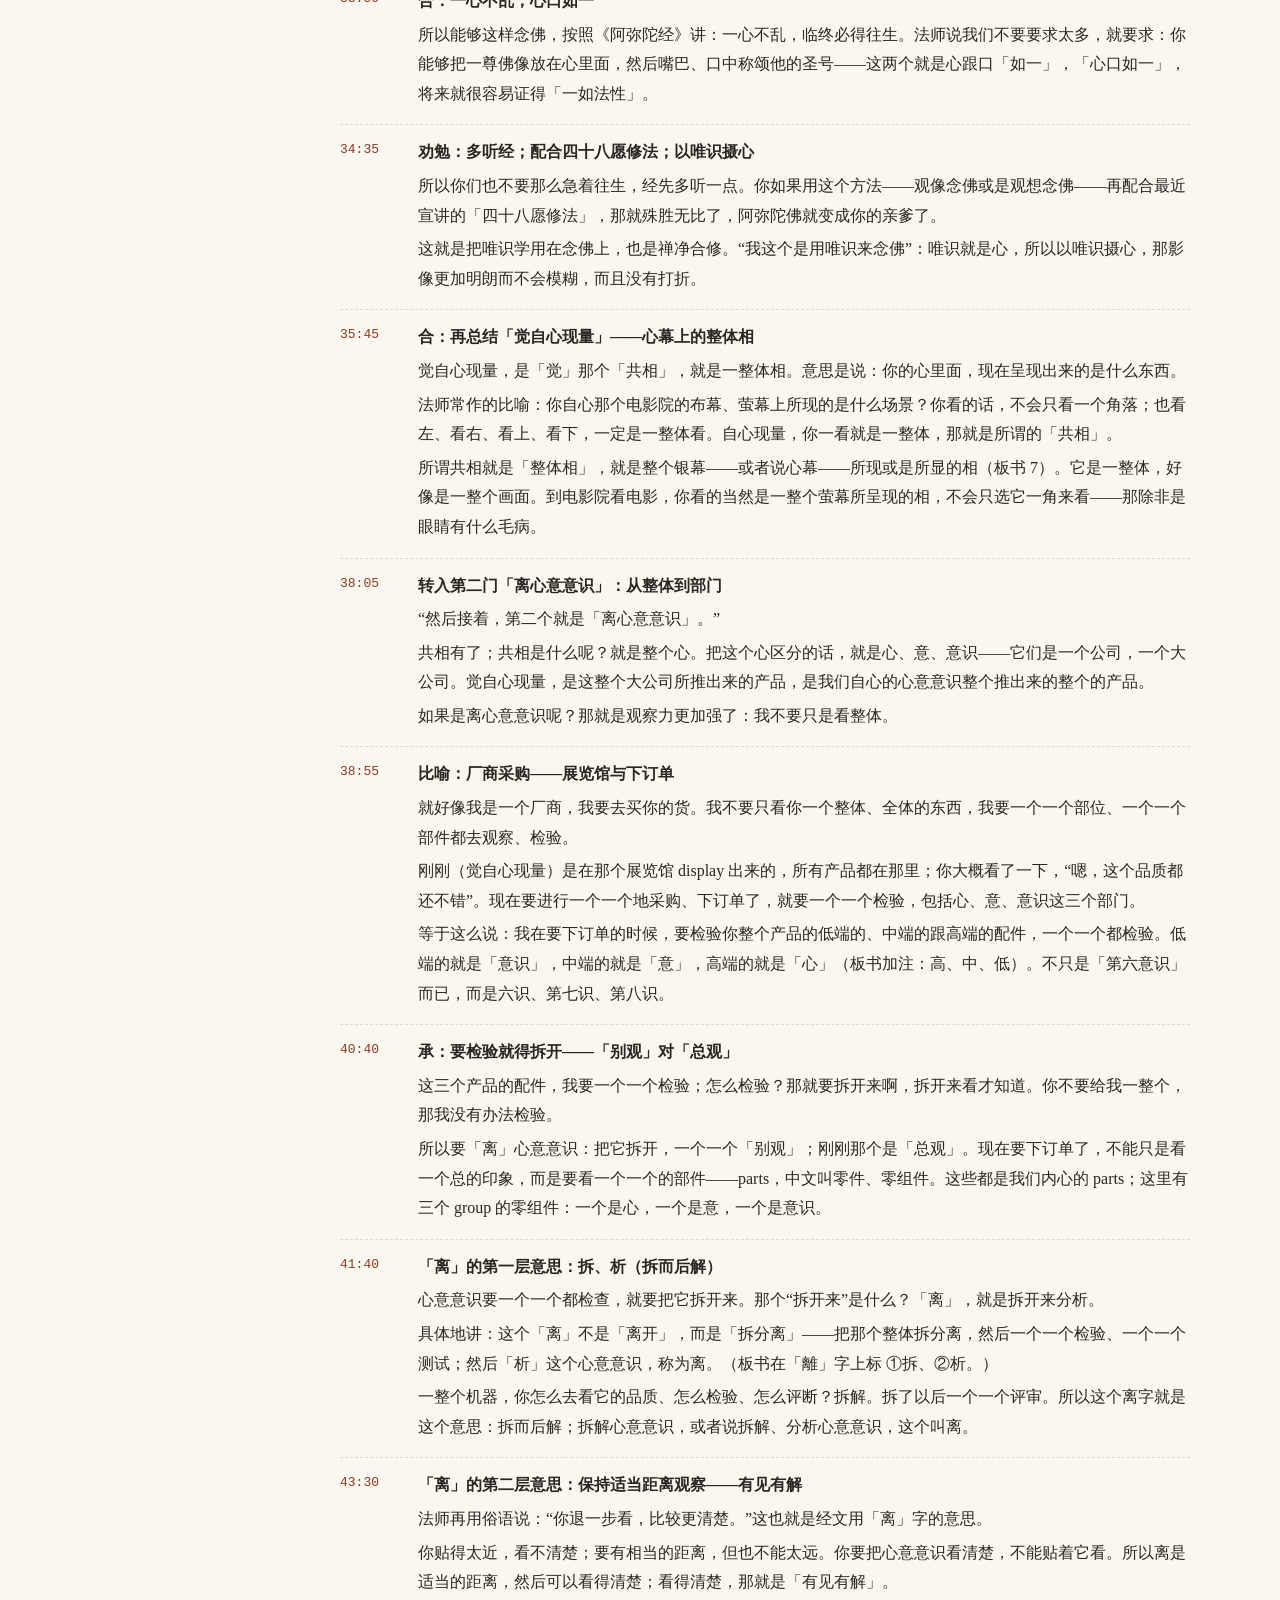
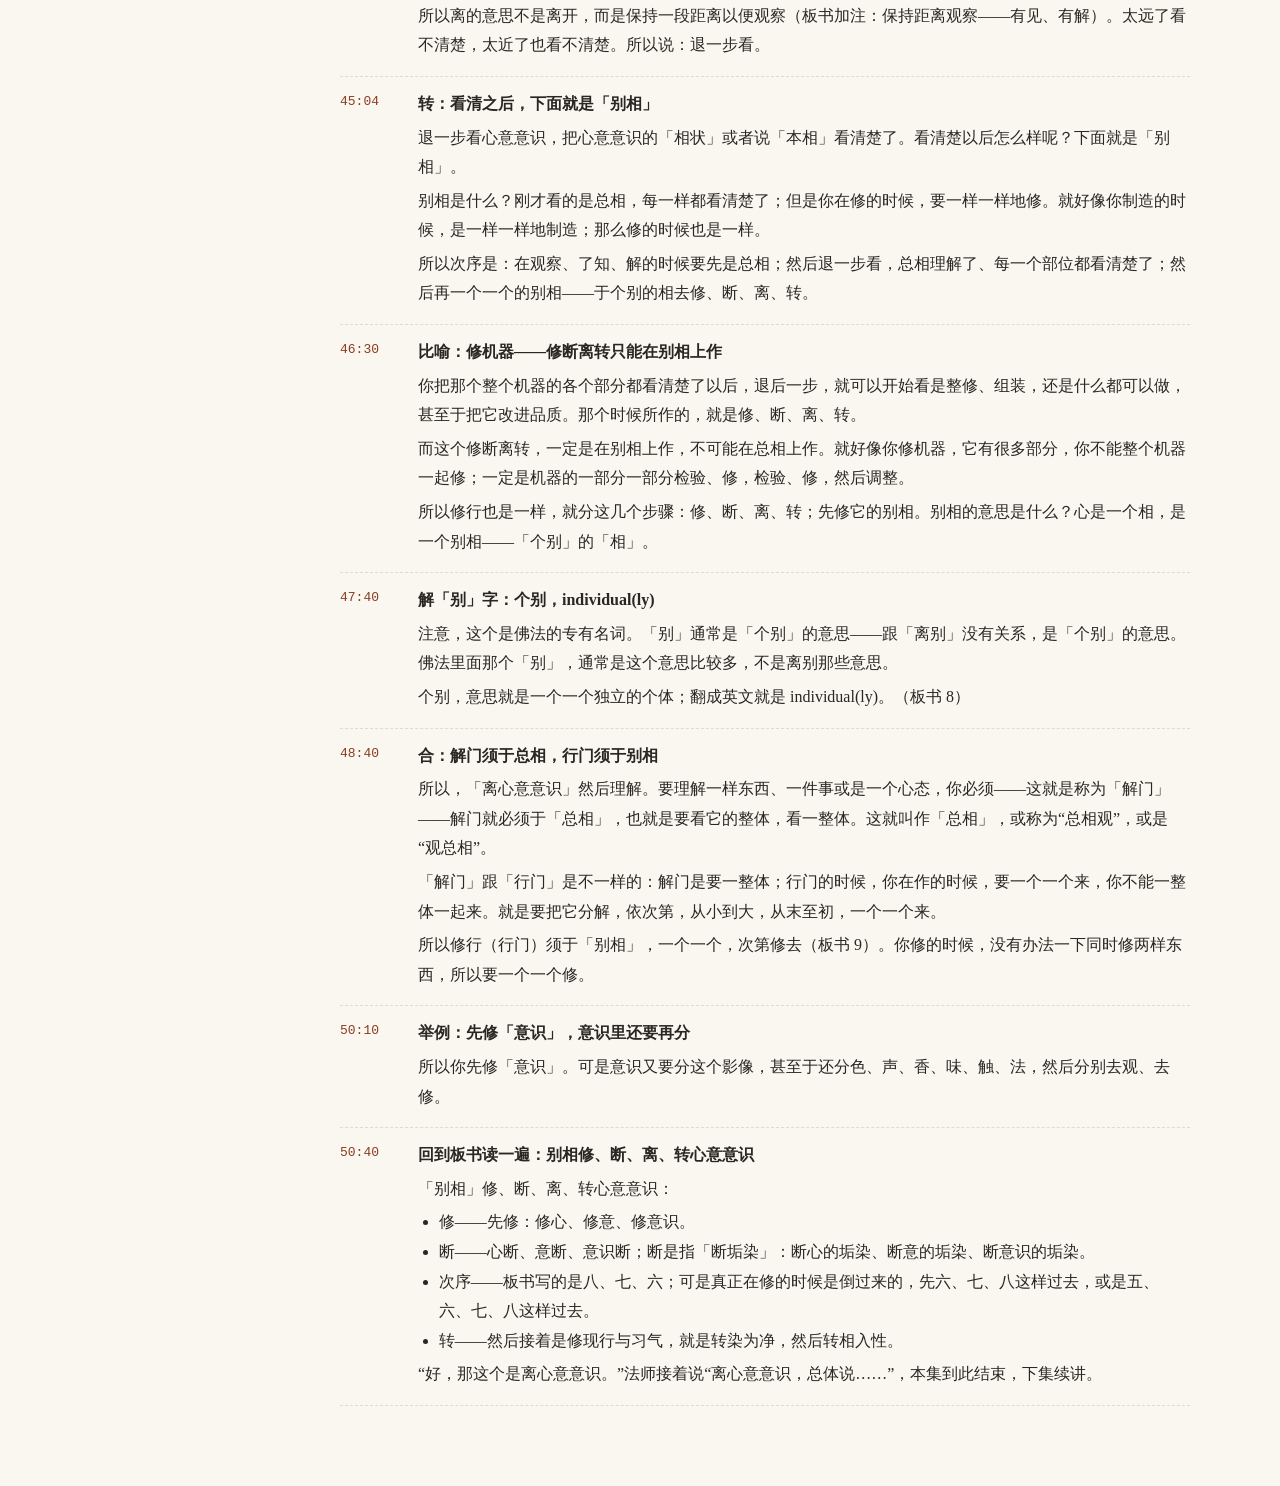
==== commit bdb334f4: "Add episode 047 (boards only) — all episodes done Co-Authored-By: Claude Opus 5.5 <noreply@anthropic" ====
--- a/index.html
+++ b/index.html
@@ -56,7 +56,7 @@
 <div class="wrap">
 <nav>
 <h1>解深密经诠义</h1>
-<p>译经院视讯 · 讲经16 · 释成观法师<br>共 44 集（001–047，缺 041、042、045）<br>已整理 43 / 44</p>
+<p>译经院视讯 · 讲经16 · 释成观法师<br>共 44 集（001–047，缺 041、042、045）<br>已整理 44 / 44</p>
 <div class="list" id="list"></div>
 </nav>
 <main>
@@ -4046,12 +4046,43 @@
 </div>
 </section>
 
+<section id="ep-047" data-v="czngdSzTGQ0" data-n="047">
+<h2>第 047 集</h2>
+<div class="meta">45:36 · 无字幕（仅整理白板与讲义） · <a href="https://www.youtube.com/watch?v=czngdSzTGQ0">在 YouTube 打开</a></div>
+<div class="note">本集视频没有字幕，下面只整理白板，按出现时间排列，点时间即可跳到该知识点。续消上集同一句经文：「或于长夜，由见闻觉知表示胜解，乐著世间诸表示故，于永除断一切表示，萨迦耶灭，究竟涅槃，不能寻思……」板书：或（有人）于长（时日以继）夜，（经）由（定中所现之）见、闻、觉、知（相，犹如明）表（明）示（其修已达）胜解（有定有慧之境界之地步）；因而自矜自满，继而乐著世间（现前）诸表（显）示（故，对于）永（远）除断（于）一切（有相之）表（现）示，萨迦耶（见）有身见。萨迦耶见（satkāya）：身见、有身见（我有身见）——拥有「有身」：（我）拥有此身→此身为我所有（是我的）→我执→我爱→我慢→我见。除非以宿世善因得值正法、依善知识教授，得知正法、依法修行、改心转念，得蒙佛菩萨愍念其诚而加护，乃得由迷转悟。所以一切佛法修学之本，即在于破除我见；我见既破，其人其心即能（断离）我之见、执、爱、慢，断自解脱、清净；我之见执爱慢即无由生起，即断消灭；我之见执爱慢消灭，即我相清净，我相清净，我之本心、本性（自然发现），不劳他求、外求、内求——朗然自现，故是时本性冥合，而道现前焉。之想法或作意（正法之理性），立觉知且勇自改过、不再犯，此是修行破除我见、我爱、我执、我慢之不二法门。又须知我见、我爱、我执、我慢已不是前六识的事，而是第七末那识的功能；因此，极深隐、难知、难见、难测，更难破除转移；所以有心者，必须下极大决心、发大愿，并多修持大乘法，及广行礼佛、求佛菩萨护念加持（因为它们非常根深蒂固，非小凡夫能解、能破、能降伏）；我爱、我执、我慢即随之能破，而速令本心清净，心既清净，则「本性」现前。萨迦耶见（我见）的害处：最重大的即是「自我中心」，然后发展成「自私」「自利」，不能容人、排斥人，乃至不顾他人、损人利己、无所不为，而成大患，自绝修行之路及正道、无上道，而不自知。免钱（免费奉送）ben sen；我相→我执，法相→法执（执小乘涅槃法为相；on duty 待命执勤）。学佛的重点在于：对你我当下（现前）的身心、思想、行为，能有正确的理解，然后修正改进，以期符合于佛法的要求，方能真正灭罪、生善、清净、理解、开悟（大小悟都好）。</div>
+<h3>一、讲义与白板（书写内容）</h3>
+<p class="hint">点时间可跳到写这块板 / 放这页讲义的位置。黄底是印刷讲义，蓝底是白板手写。</p>
+<div class="grid">
+<div class="b"><small><a class="t" data-v="czngdSzTGQ0" data-t="101" href="https://www.youtube.com/watch?v=czngdSzTGQ0&t=101s">01:41</a>板 1 ①</small><p>或（有人）於長（時日以繼）夜，（經）由（定中所現之）見、聞、覺、知（相，猶如明）表（明）示（其修已達）勝解（有定有慧之境界之地步）</p></div>
+<div class="b"><small><a class="t" data-v="czngdSzTGQ0" data-t="245" href="https://www.youtube.com/watch?v=czngdSzTGQ0&t=245s">04:05</a>板 2 ②</small><p>因而自矜自滿，繼而樂著世間（現前）諸表（顯）示（故，對於）永（遠）除斷（於）一切（有相之）表（現）示，薩迦耶（見）有身見</p></div>
+<div class="b"><small><a class="t" data-v="czngdSzTGQ0" data-t="332" href="https://www.youtube.com/watch?v=czngdSzTGQ0&t=332s">05:32</a>板 3</small><p>擁有「有身」：（我）擁有此身 →「此身為我所有」（是我的）→ 我執、我愛、我慢 <span class="r">這樣的理解</span></p></div>
+<div class="b"><small><a class="t" data-v="czngdSzTGQ0" data-t="557" href="https://www.youtube.com/watch?v=czngdSzTGQ0&t=557s">09:17</a>板 4</small><p>satkāya（梵文）薩迦耶見：身見、有身見（我有身見）：（擁）有此身為我所有（擁有）<br>→ 我執 → 我愛 → 我見<br>→ 我慢 → 我見</p></div>
+<div class="b"><small><a class="t" data-v="czngdSzTGQ0" data-t="875" href="https://www.youtube.com/watch?v=czngdSzTGQ0&t=875s">14:35</a>板 5 · 补字</small><p class="r">對此身之自以為是</p></div>
+<div class="b"><small><a class="t" data-v="czngdSzTGQ0" data-t="923" href="https://www.youtube.com/watch?v=czngdSzTGQ0&t=923s">15:23</a>板 6 ①</small><p>除非以宿世善因，得值正法，依善知識教授，得知正法，依法修行，改心、轉念</p></div>
+<div class="b"><small><a class="t" data-v="czngdSzTGQ0" data-t="974" href="https://www.youtube.com/watch?v=czngdSzTGQ0&t=974s">16:14</a>板 7 ③</small><p>得蒙佛菩薩愍念其誠而加護，乃得由迷轉悟。</p></div>
+<div class="b"><small><a class="t" data-v="czngdSzTGQ0" data-t="1034" href="https://www.youtube.com/watch?v=czngdSzTGQ0&t=1034s">17:14</a>板 8 ①</small><p>所以一切佛法修學之本，即在於「破除我見」；我見既破，其人其心即能（斷離）我之見、執、愛、慢，斷自解脫、清淨</p></div>
+<div class="b"><small><a class="t" data-v="czngdSzTGQ0" data-t="1139" href="https://www.youtube.com/watch?v=czngdSzTGQ0&t=1139s">18:59</a>板 9 ②</small><p>我之「見、執、愛、慢」即無由生起，即斷消滅；我之「見、執、愛、慢」消滅，即「我相」清淨；「我相」清淨，我之「本心」「本性」</p></div>
+<div class="b"><small><a class="t" data-v="czngdSzTGQ0" data-t="1208" href="https://www.youtube.com/watch?v=czngdSzTGQ0&t=1208s">20:08</a>板 10 ④</small><p class="r">（正法之理性）</p><p>「自然發現」，不勞他求、外求、內求──朗然自現，故是時本性冥合，而道現前焉。</p></div>
+<div class="b"><small><a class="t" data-v="czngdSzTGQ0" data-t="1268" href="https://www.youtube.com/watch?v=czngdSzTGQ0&t=1268s">21:08</a>板 11 ②</small><p>之想法或作意，立覺知，且勇自改過，不再犯；此是修行破除「我見、我愛、我執、我慢」</p></div>
+<div class="b"><small><a class="t" data-v="czngdSzTGQ0" data-t="1283" href="https://www.youtube.com/watch?v=czngdSzTGQ0&t=1283s">21:23</a>板 12 ③</small><p>之不二法門。又須知「我見、我愛、我執、我慢」已不是前六識的事，而是第七末那識的功能。</p></div>
+<div class="b"><small><a class="t" data-v="czngdSzTGQ0" data-t="1322" href="https://www.youtube.com/watch?v=czngdSzTGQ0&t=1322s">22:02</a>板 13 ④</small><p>因此，極深隱、難知、難見、難測，更難破除、轉移；所以有心者，必須下極大決心、發大願</p></div>
+<div class="b"><small><a class="t" data-v="czngdSzTGQ0" data-t="1340" href="https://www.youtube.com/watch?v=czngdSzTGQ0&t=1340s">22:20</a>板 14 ⑤</small><p>並多修持大乘法，及廣行禮佛、求佛菩薩護念加持（因為它們非常根深蒂固，非小凡夫能解、能破、能降伏）</p></div>
+<div class="b"><small><a class="t" data-v="czngdSzTGQ0" data-t="1406" href="https://www.youtube.com/watch?v=czngdSzTGQ0&t=1406s">23:26</a>板 15 ②</small><p>「我愛、我執、我慢」即隨之能破，而速令本心清淨；心既清淨，則「本性」現前。</p></div>
+<div class="b"><small><a class="t" data-v="czngdSzTGQ0" data-t="1439" href="https://www.youtube.com/watch?v=czngdSzTGQ0&t=1439s">23:59</a>板 16 ①</small><p>「薩迦耶見」（我見）的害處：最重大的即是「自我中心」，然後發展成「自私」「自利」</p></div>
+<div class="b"><small><a class="t" data-v="czngdSzTGQ0" data-t="1475" href="https://www.youtube.com/watch?v=czngdSzTGQ0&t=1475s">24:35</a>板 17 ②</small><p>不能容人、排斥人，乃至不顧他人、損人利己，無所不為，而成大患，自絕修行之路及正道、無上道，而不自知！</p></div>
+<div class="b"><small><a class="t" data-v="czngdSzTGQ0" data-t="1718" href="https://www.youtube.com/watch?v=czngdSzTGQ0&t=1718s">28:38</a>板 18</small><p>免錢（免費奉送）ben sen</p></div>
+<div class="b"><small><a class="t" data-v="czngdSzTGQ0" data-t="1838" href="https://www.youtube.com/watch?v=czngdSzTGQ0&t=1838s">30:38</a>板 19</small><p>我相 → 我執　｜　法相 → 法執<br><span class="r">執小乘涅槃法為相</span>；on duty（待命執勤）</p></div>
+<div class="b"><small><a class="t" data-v="czngdSzTGQ0" data-t="2354" href="https://www.youtube.com/watch?v=czngdSzTGQ0&t=2354s">39:14</a>板 20 ①</small><p>學佛的重點在於：對你我當下（現前）的身心、思想、行為，能有正確的理解，然後修正</p></div>
+<div class="b"><small><a class="t" data-v="czngdSzTGQ0" data-t="2381" href="https://www.youtube.com/watch?v=czngdSzTGQ0&t=2381s">39:41</a>板 21 ②</small><p>改進，以期符合於佛法的要求，方能真正「滅罪、生善、清淨、理解、開悟」（大小悟都好）。</p></div>
+</div>
+</section>
+
 </main>
 </div>
 <script>
 const eps=["001","002","003","004","005","006","007","008","009","010","011","012","013","014","015","016","017","018","019","020","021","022","023","024","025","026","027","028","029","030","031","032","033","034","035","036","037","038","039","040","043","044","046","047"];
 const nosub=new Set(["003","010","027","028","029","030","031","037","038","039","040","043","044","046","047"]);
-const done={"001": "\u5df2\u6574\u7406", "002": "\u5df2\u6574\u7406", "003": "\u4ec5\u767d\u677f", "004": "\u5df2\u6574\u7406", "005": "\u5df2\u6574\u7406", "006": "\u5df2\u6574\u7406", "007": "\u5df2\u6574\u7406", "008": "\u5df2\u6574\u7406", "009": "\u5df2\u6574\u7406", "010": "\u4ec5\u767d\u677f", "011": "\u5df2\u6574\u7406", "012": "\u5df2\u6574\u7406", "013": "\u5df2\u6574\u7406", "014": "\u5df2\u6574\u7406", "015": "\u5df2\u6574\u7406", "016": "\u5df2\u6574\u7406", "017": "\u5df2\u6574\u7406", "018": "\u5df2\u6574\u7406", "019": "\u5df2\u6574\u7406", "020": "\u5df2\u6574\u7406", "021": "\u5df2\u6574\u7406", "022": "\u5df2\u6574\u7406", "023": "\u5df2\u6574\u7406", "024": "\u5df2\u6574\u7406", "025": "\u5df2\u6574\u7406", "026": "\u5df2\u6574\u7406", "027": "\u4ec5\u767d\u677f", "028": "\u4ec5\u767d\u677f", "029": "\u4ec5\u767d\u677f", "030": "\u4ec5\u767d\u677f", "031": "\u4ec5\u767d\u677f", "032": "\u5df2\u6574\u7406", "033": "\u5df2\u6574\u7406", "034": "\u5df2\u6574\u7406", "035": "\u5df2\u6574\u7406", "036": "\u5df2\u6574\u7406", "037": "\u4ec5\u767d\u677f", "038": "\u4ec5\u767d\u677f", "039": "\u4ec5\u767d\u677f", "040": "\u4ec5\u767d\u677f", "043": "\u4ec5\u767d\u677f", "044": "\u4ec5\u767d\u677f", "046": "\u4ec5\u767d\u677f"};
+const done={"001": "\u5df2\u6574\u7406", "002": "\u5df2\u6574\u7406", "003": "\u4ec5\u767d\u677f", "004": "\u5df2\u6574\u7406", "005": "\u5df2\u6574\u7406", "006": "\u5df2\u6574\u7406", "007": "\u5df2\u6574\u7406", "008": "\u5df2\u6574\u7406", "009": "\u5df2\u6574\u7406", "010": "\u4ec5\u767d\u677f", "011": "\u5df2\u6574\u7406", "012": "\u5df2\u6574\u7406", "013": "\u5df2\u6574\u7406", "014": "\u5df2\u6574\u7406", "015": "\u5df2\u6574\u7406", "016": "\u5df2\u6574\u7406", "017": "\u5df2\u6574\u7406", "018": "\u5df2\u6574\u7406", "019": "\u5df2\u6574\u7406", "020": "\u5df2\u6574\u7406", "021": "\u5df2\u6574\u7406", "022": "\u5df2\u6574\u7406", "023": "\u5df2\u6574\u7406", "024": "\u5df2\u6574\u7406", "025": "\u5df2\u6574\u7406", "026": "\u5df2\u6574\u7406", "027": "\u4ec5\u767d\u677f", "028": "\u4ec5\u767d\u677f", "029": "\u4ec5\u767d\u677f", "030": "\u4ec5\u767d\u677f", "031": "\u4ec5\u767d\u677f", "032": "\u5df2\u6574\u7406", "033": "\u5df2\u6574\u7406", "034": "\u5df2\u6574\u7406", "035": "\u5df2\u6574\u7406", "036": "\u5df2\u6574\u7406", "037": "\u4ec5\u767d\u677f", "038": "\u4ec5\u767d\u677f", "039": "\u4ec5\u767d\u677f", "040": "\u4ec5\u767d\u677f", "043": "\u4ec5\u767d\u677f", "044": "\u4ec5\u767d\u677f", "046": "\u4ec5\u767d\u677f", "047": "\u4ec5\u767d\u677f"};
 document.getElementById('list').innerHTML=eps.map(n=>done[n]?`<a href="#ep-${n}">第 ${n} 集<i>${done[n]}</i></a>`:`<span class="ep">第 ${n} 集<i>${nosub.has(n)?'无字幕':'待整理'}</i></span>`).join('');
 </script>
 
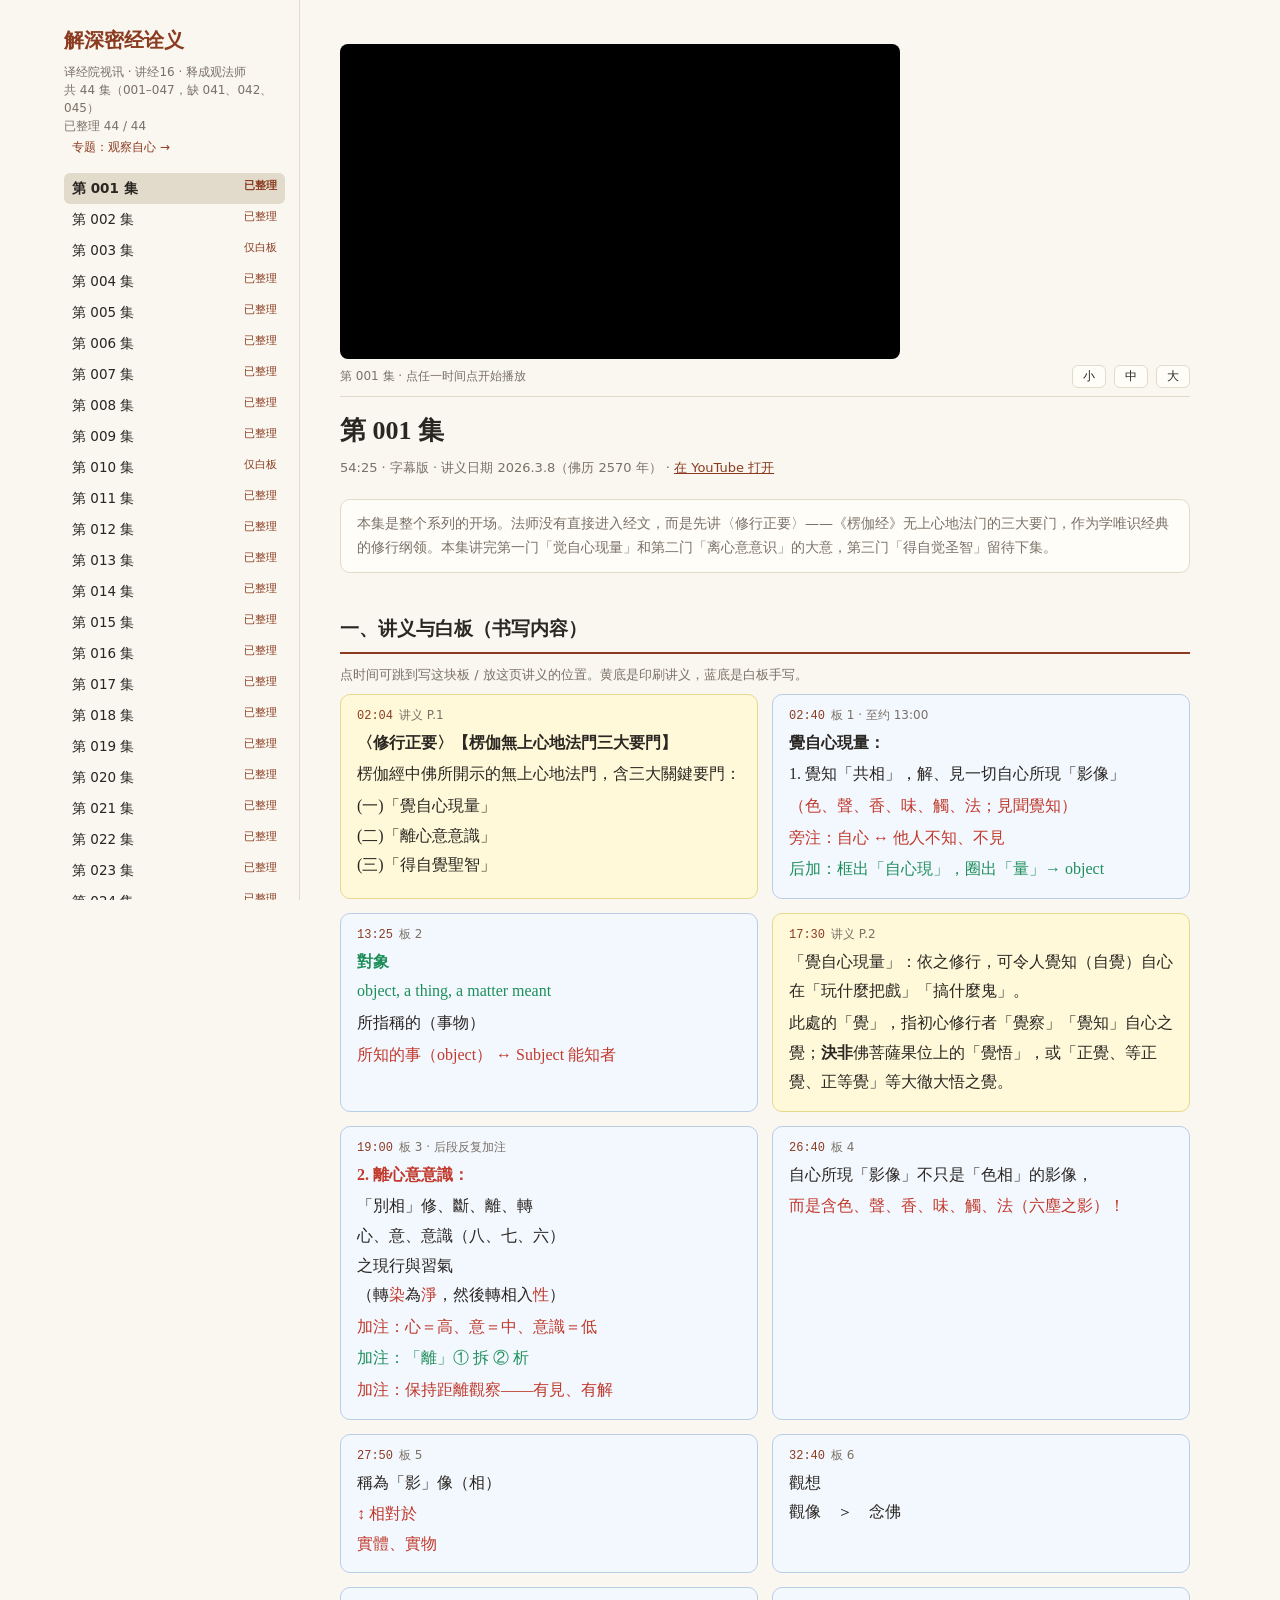
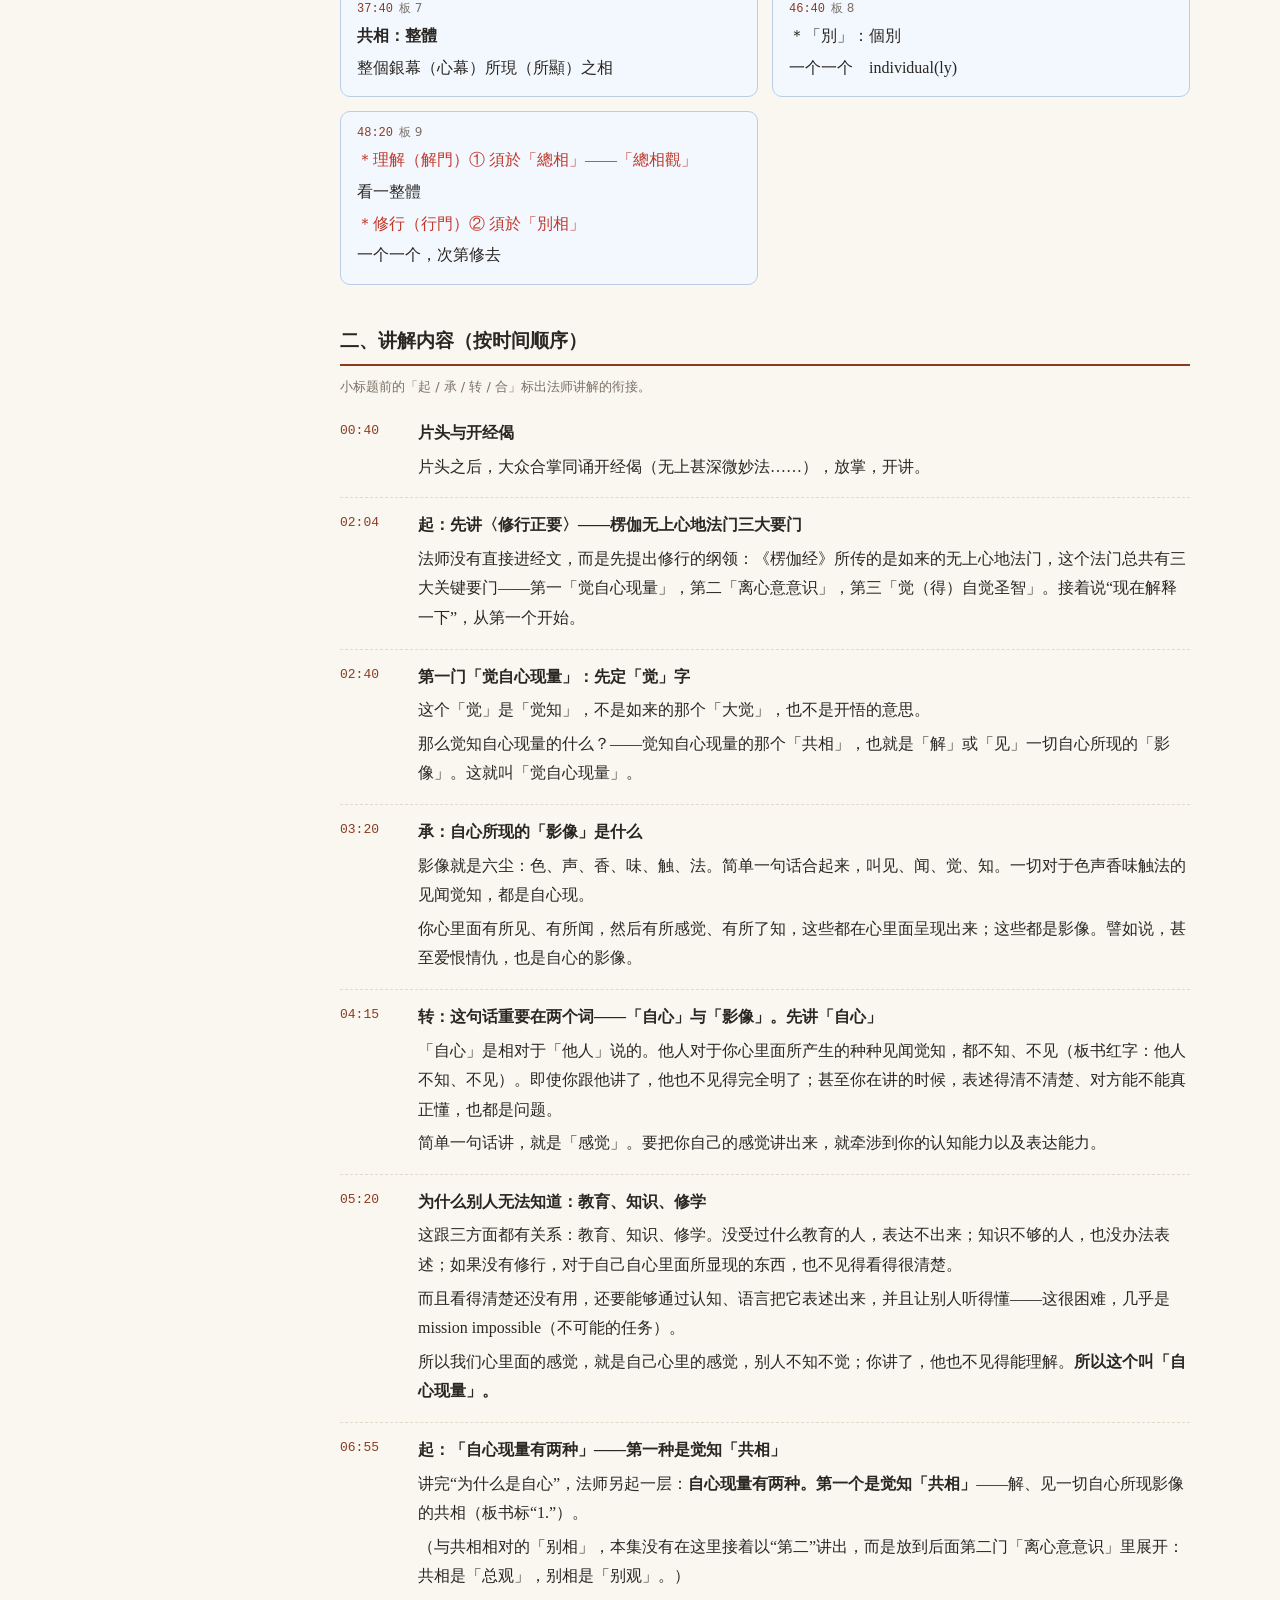
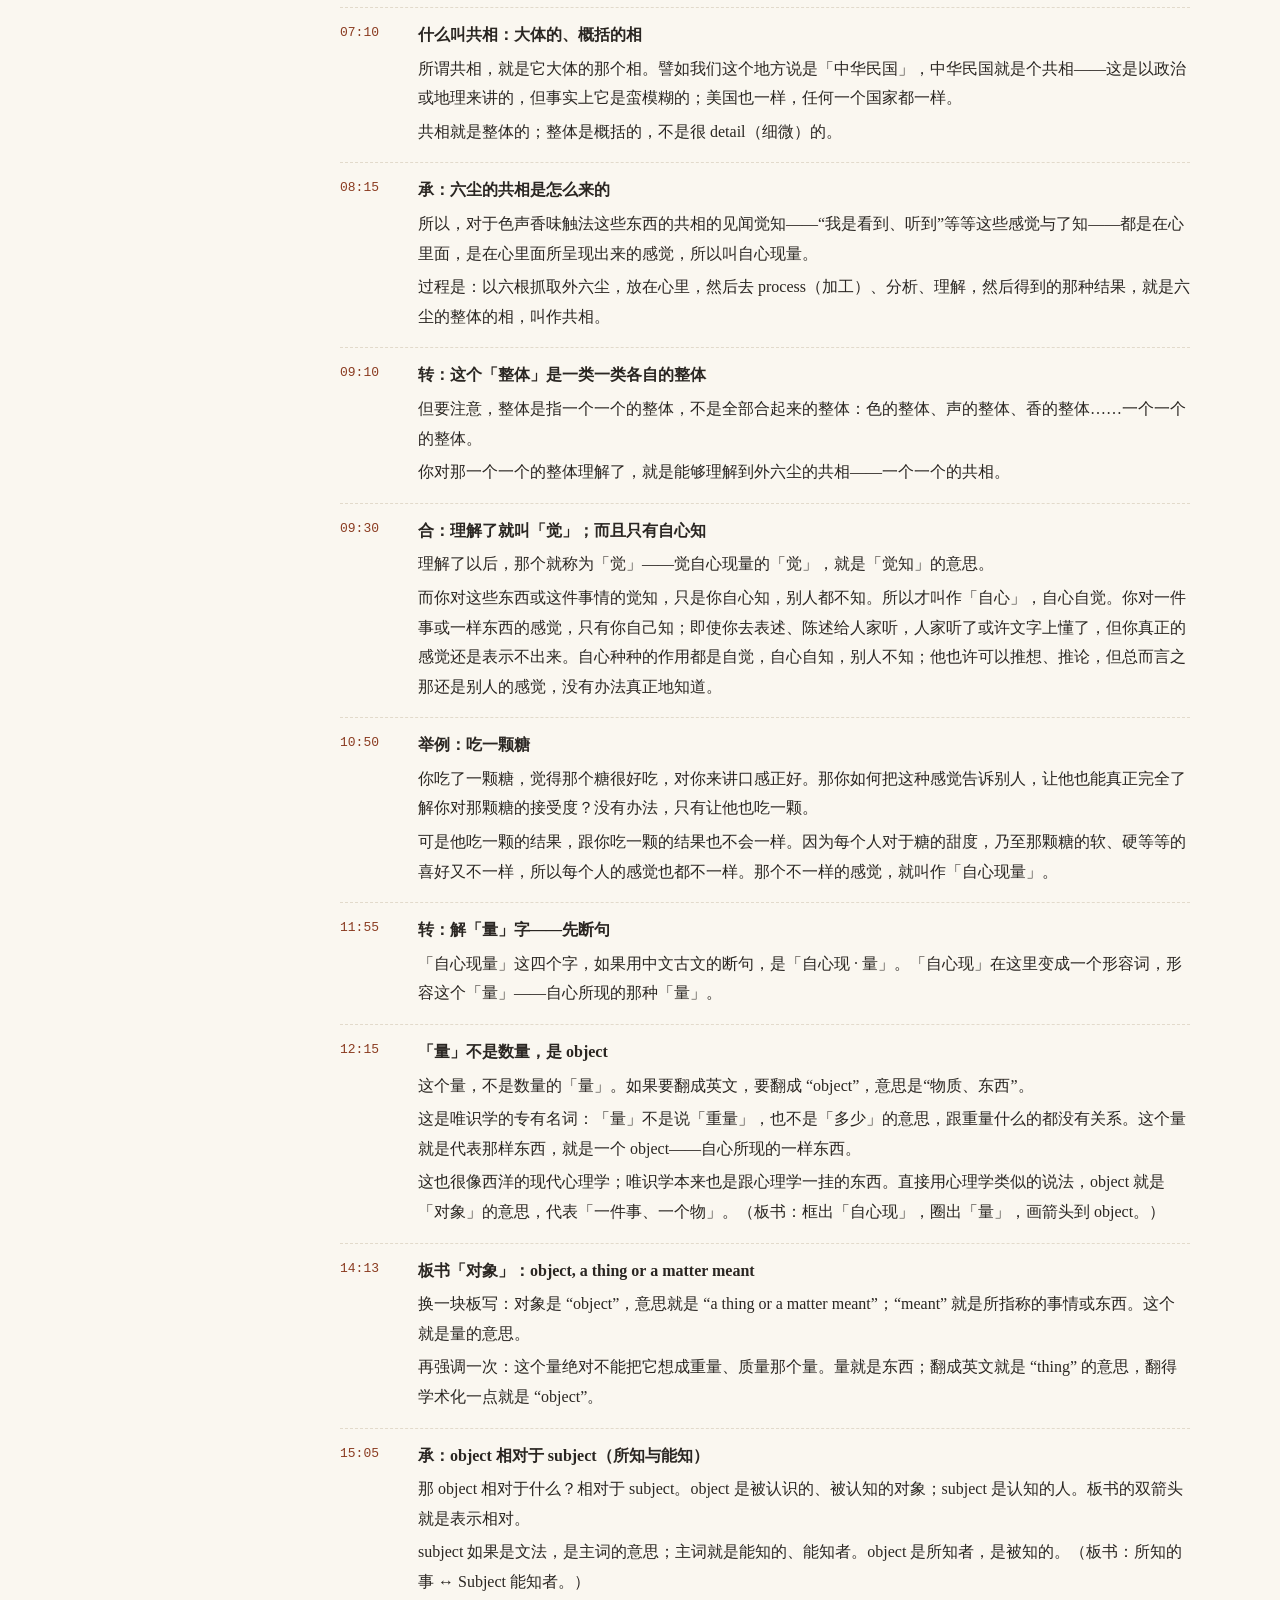
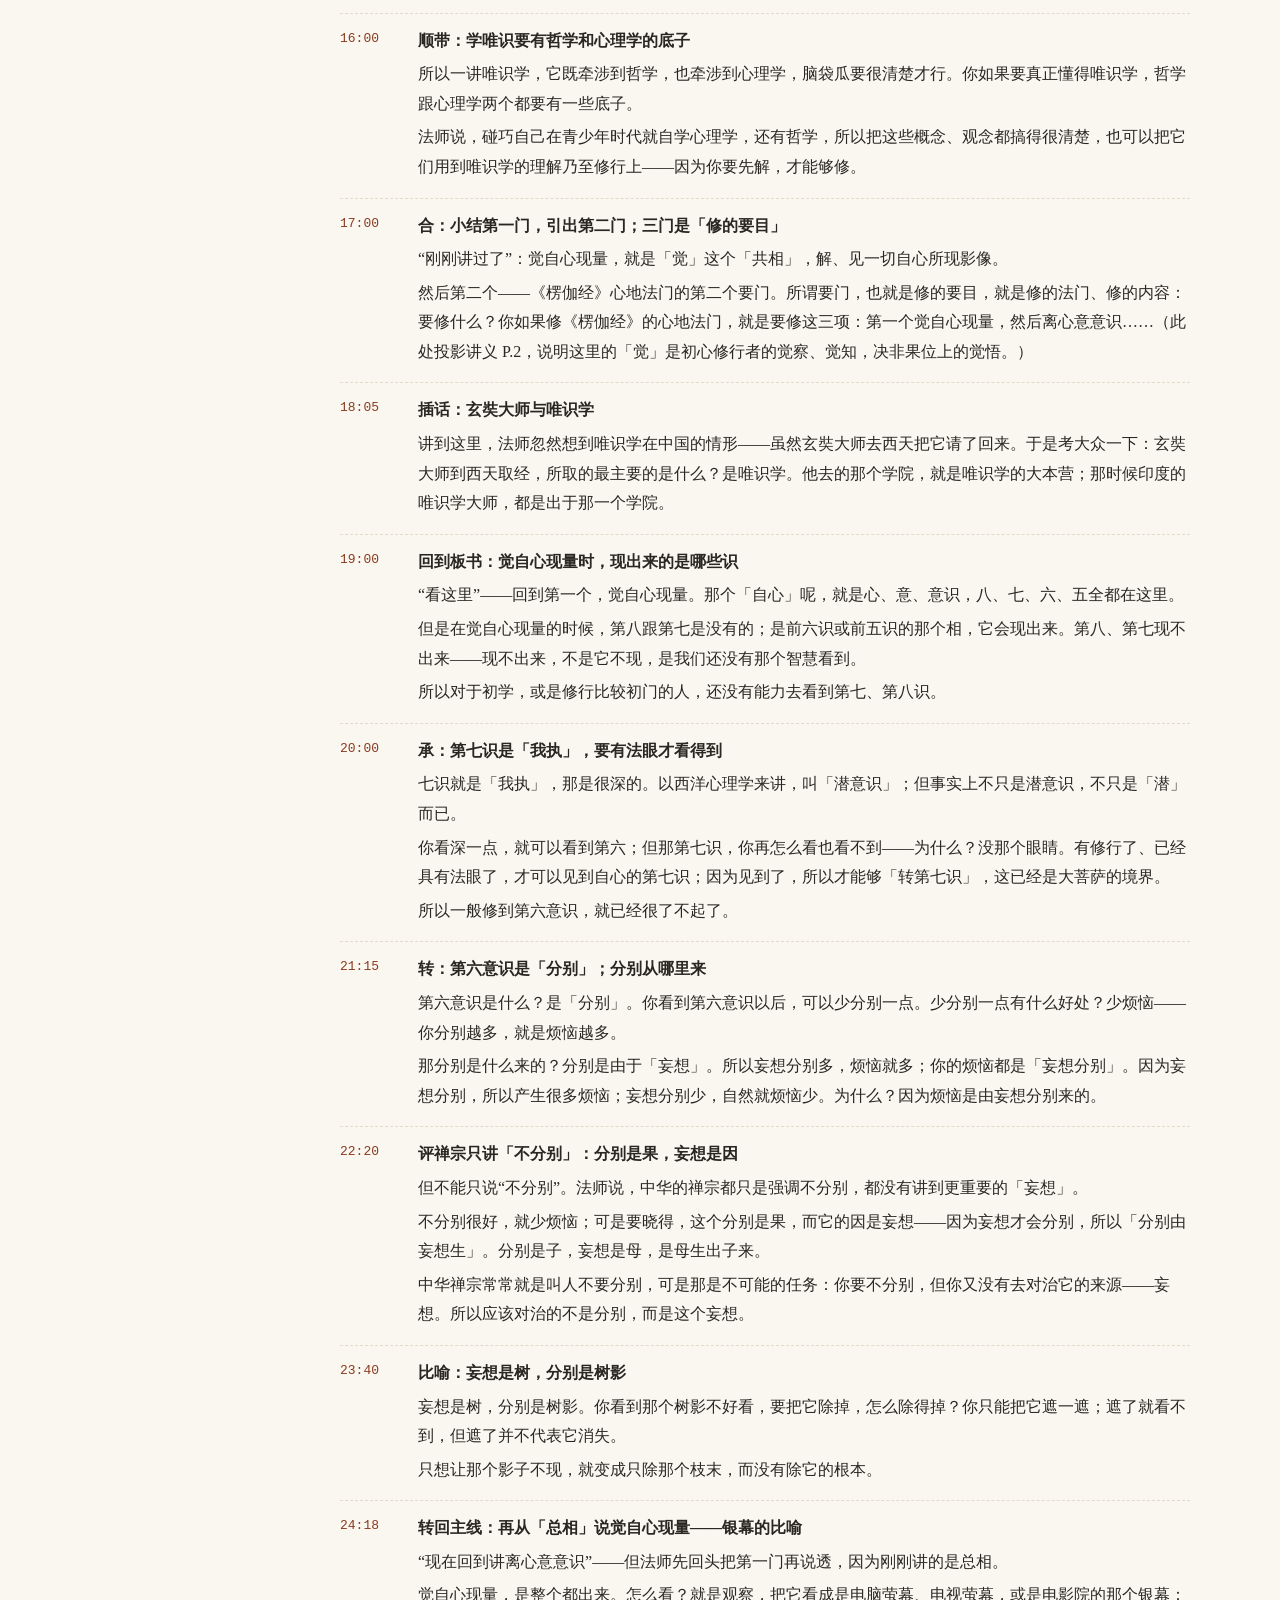
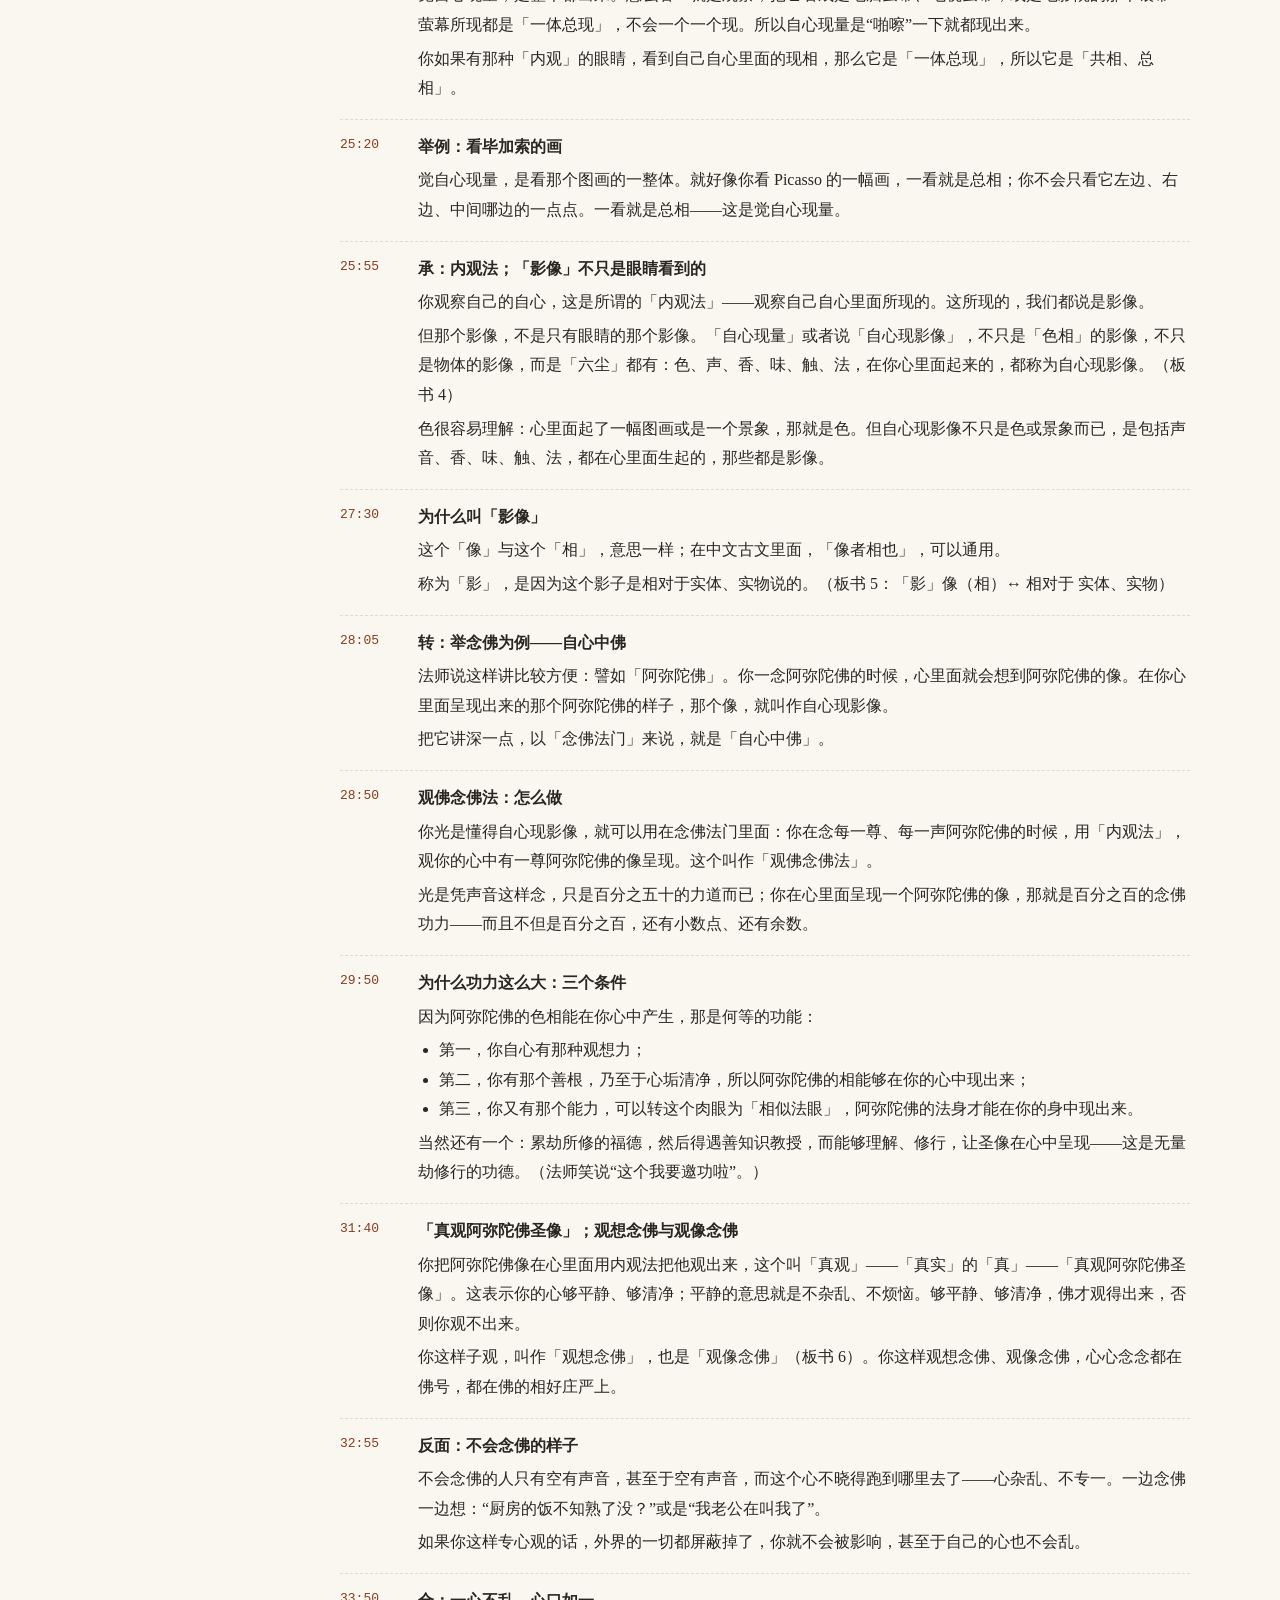
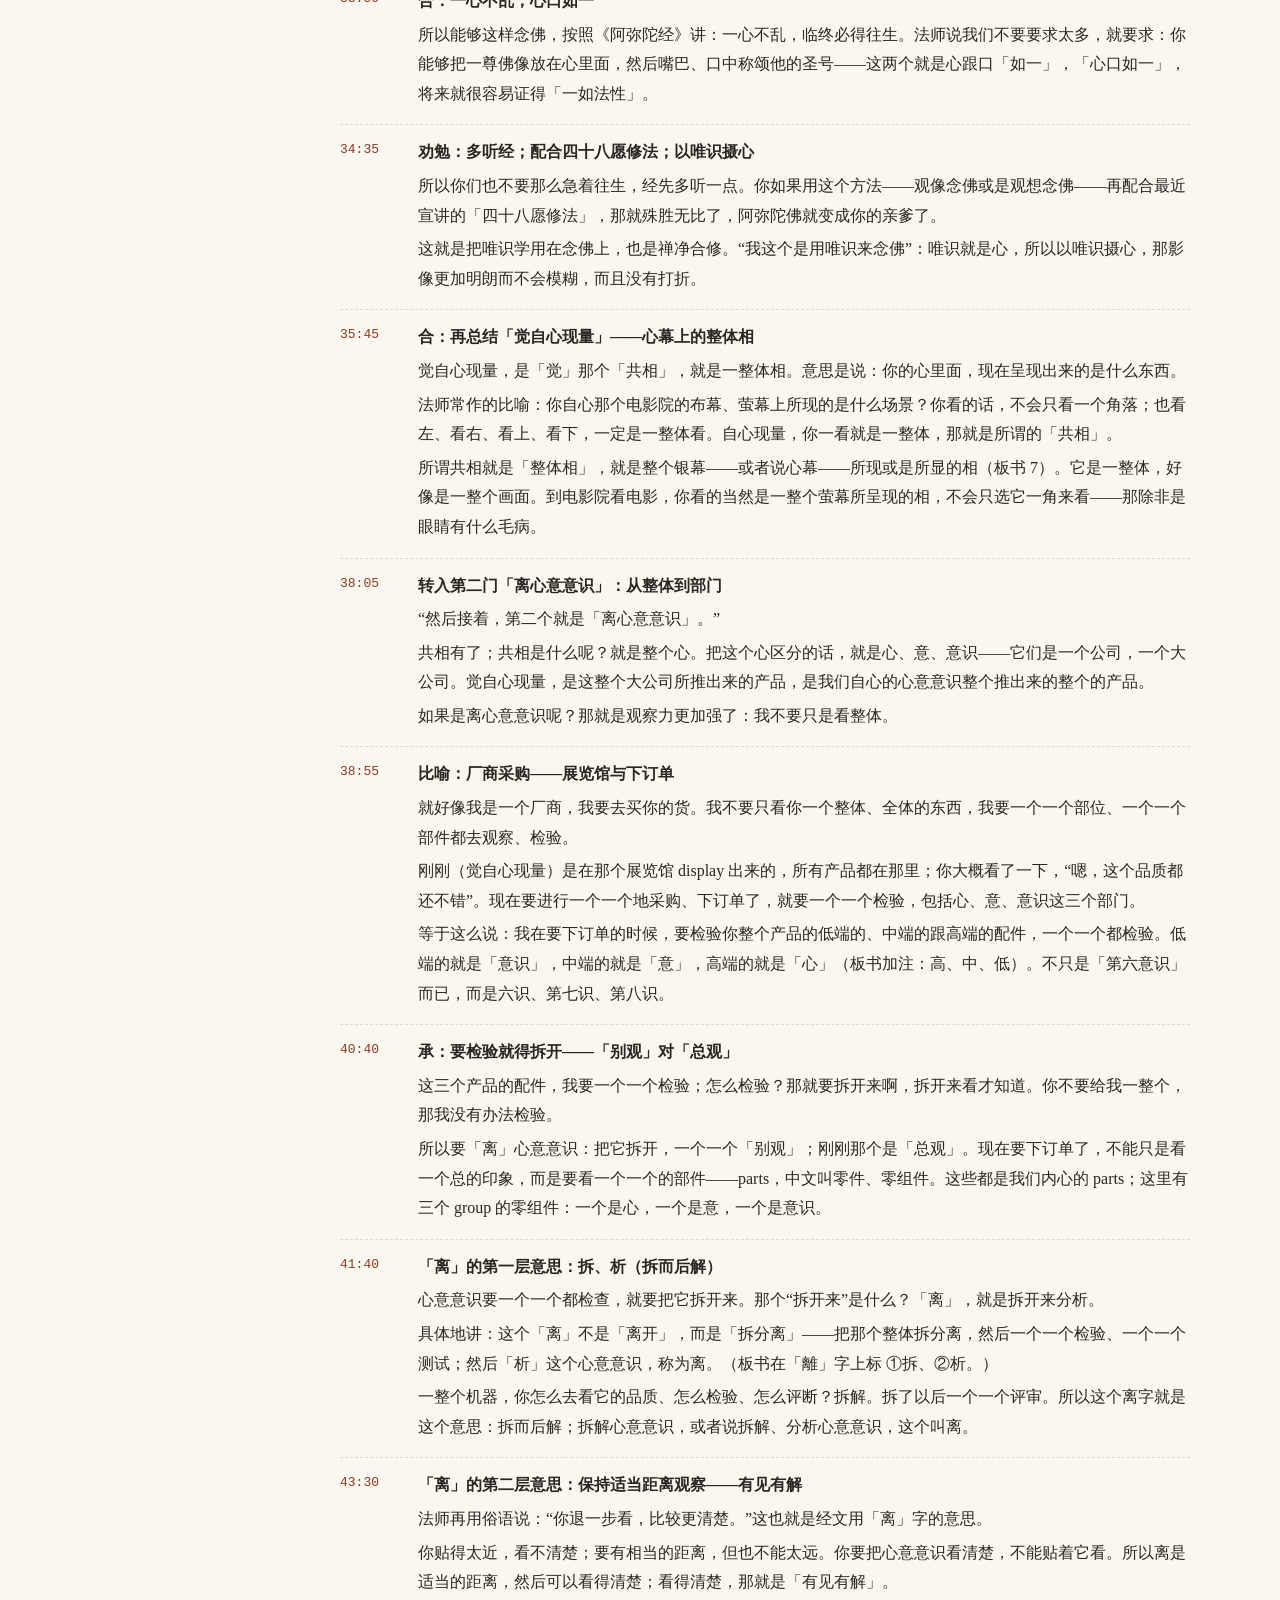
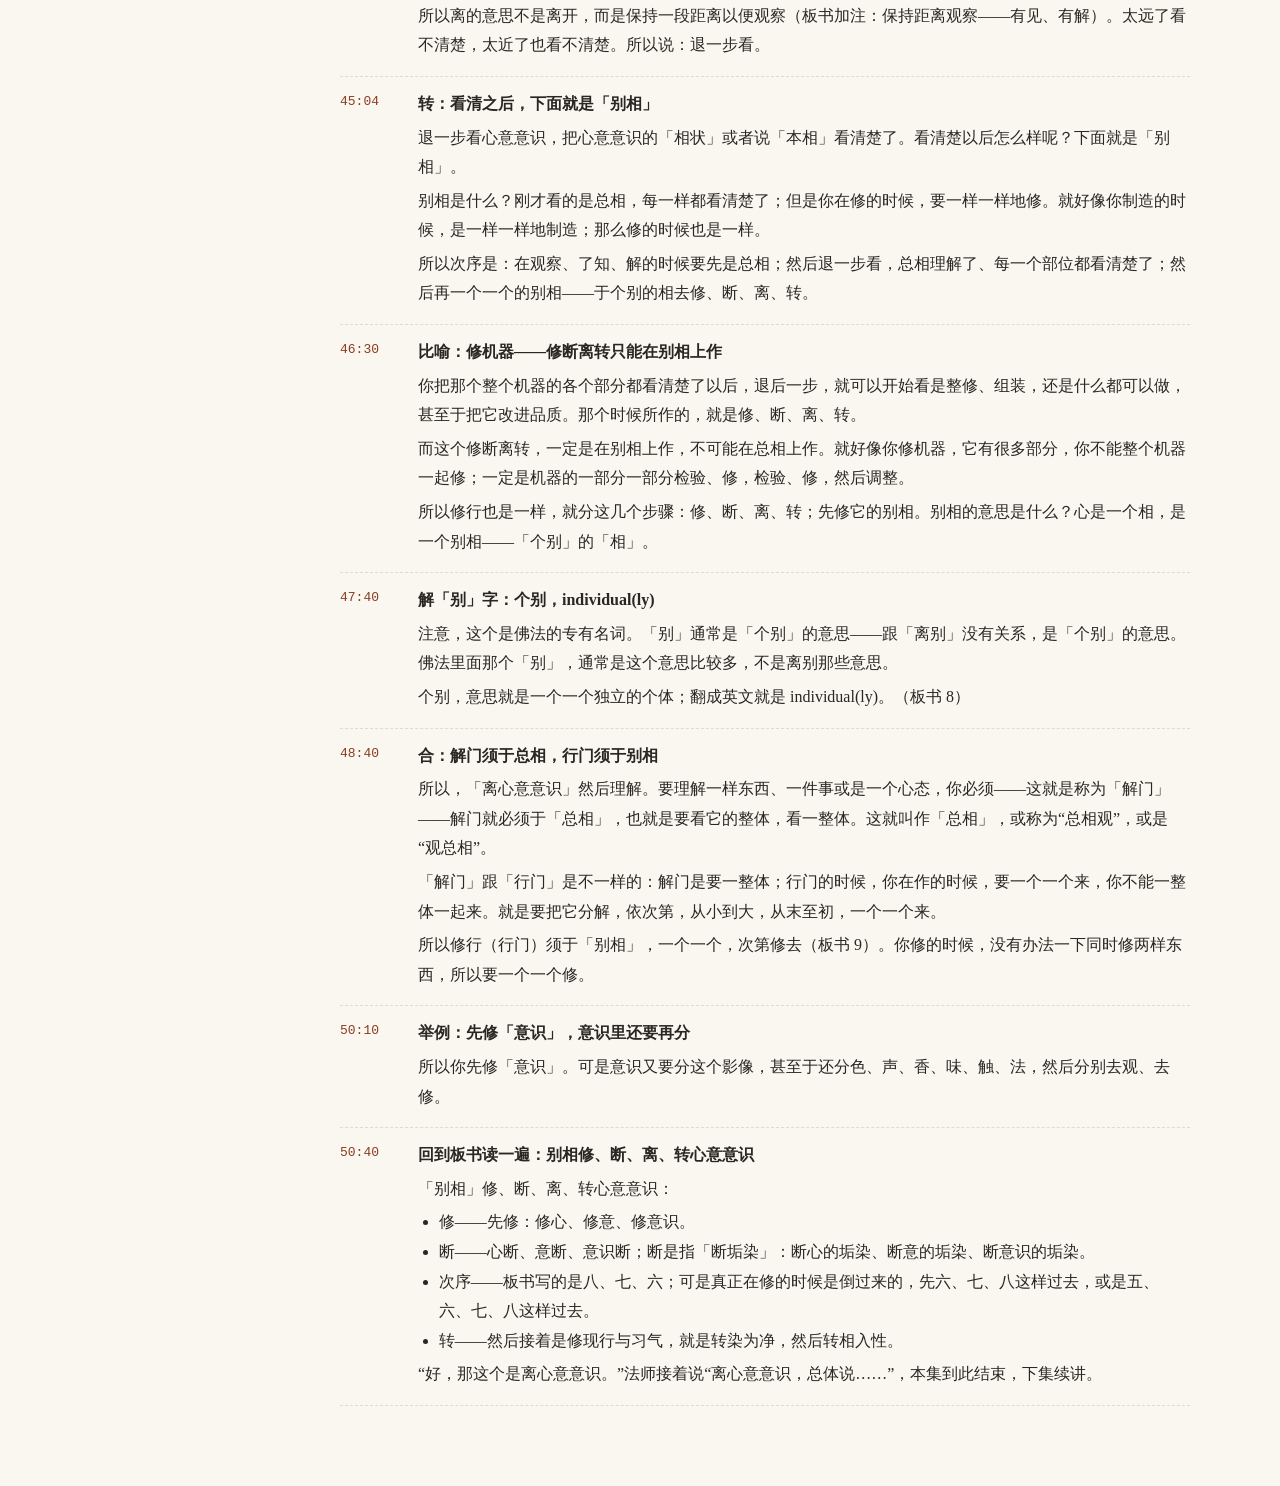
==== commit 646739ca: "Add topical report: 观察自心 Co-Authored-By: Claude Opus 5.5 <noreply@anthropic.com> Claude-Session: htt" ====
--- a/index.html
+++ b/index.html
@@ -56,7 +56,7 @@
 <div class="wrap">
 <nav>
 <h1>解深密经诠义</h1>
-<p>译经院视讯 · 讲经16 · 释成观法师<br>共 44 集（001–047，缺 041、042、045）<br>已整理 44 / 44</p>
+<p>译经院视讯 · 讲经16 · 释成观法师<br>共 44 集（001–047，缺 041、042、045）<br>已整理 44 / 44<br><a href="guanxin.html" style="color:var(--acc)">专题：观察自心 →</a></p>
 <div class="list" id="list"></div>
 </nav>
 <main>
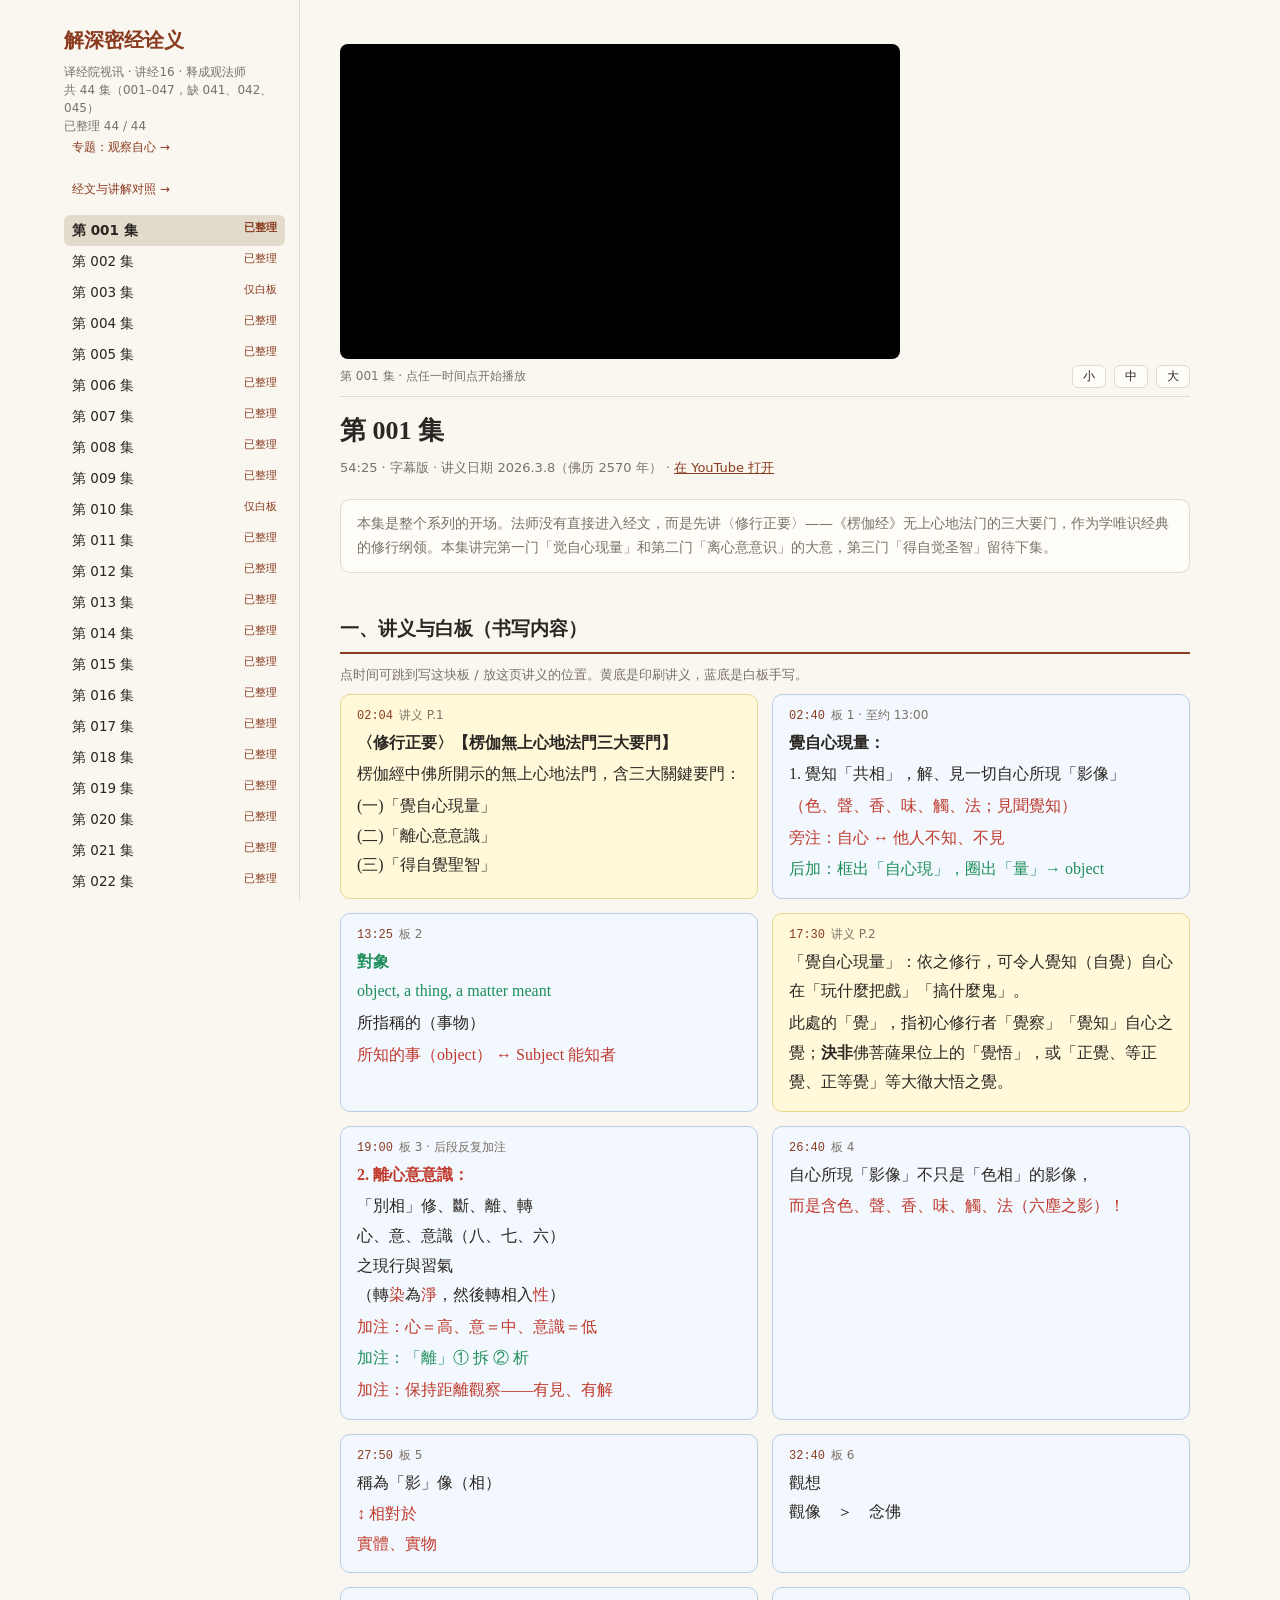
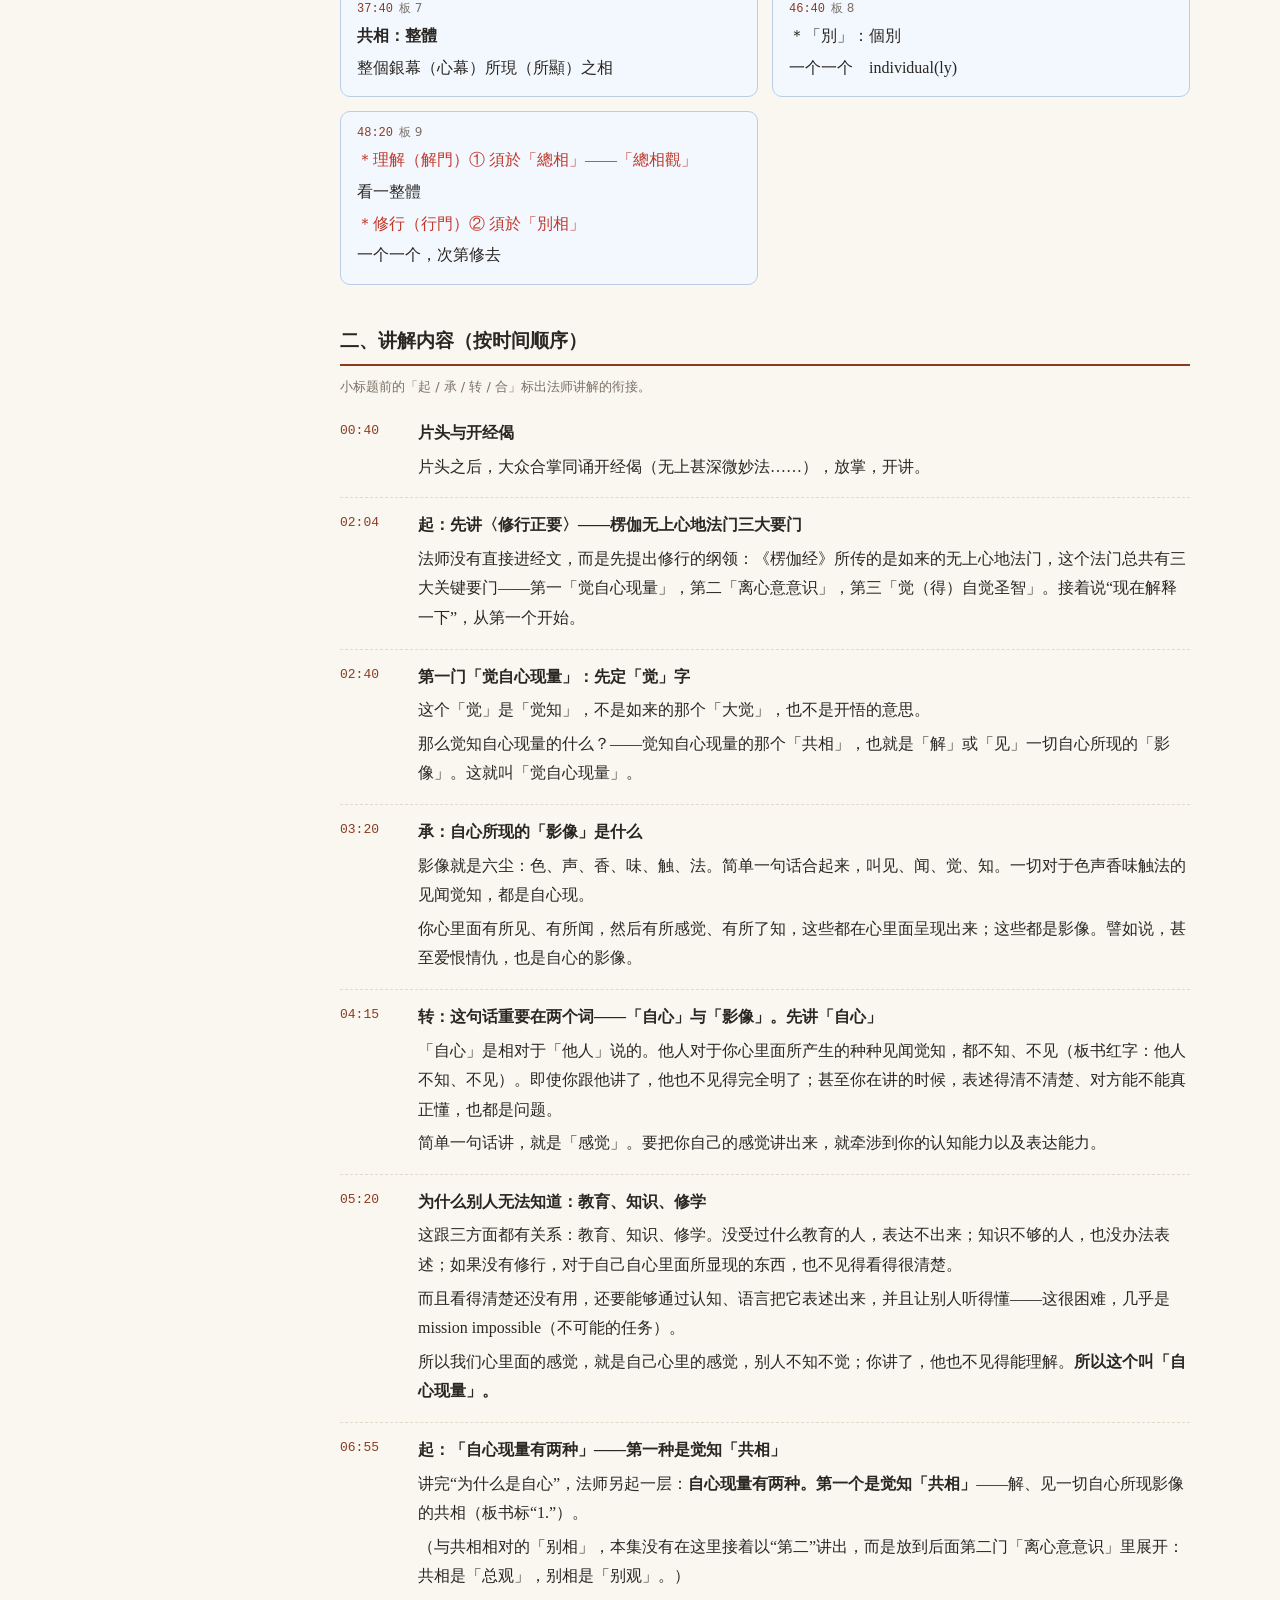
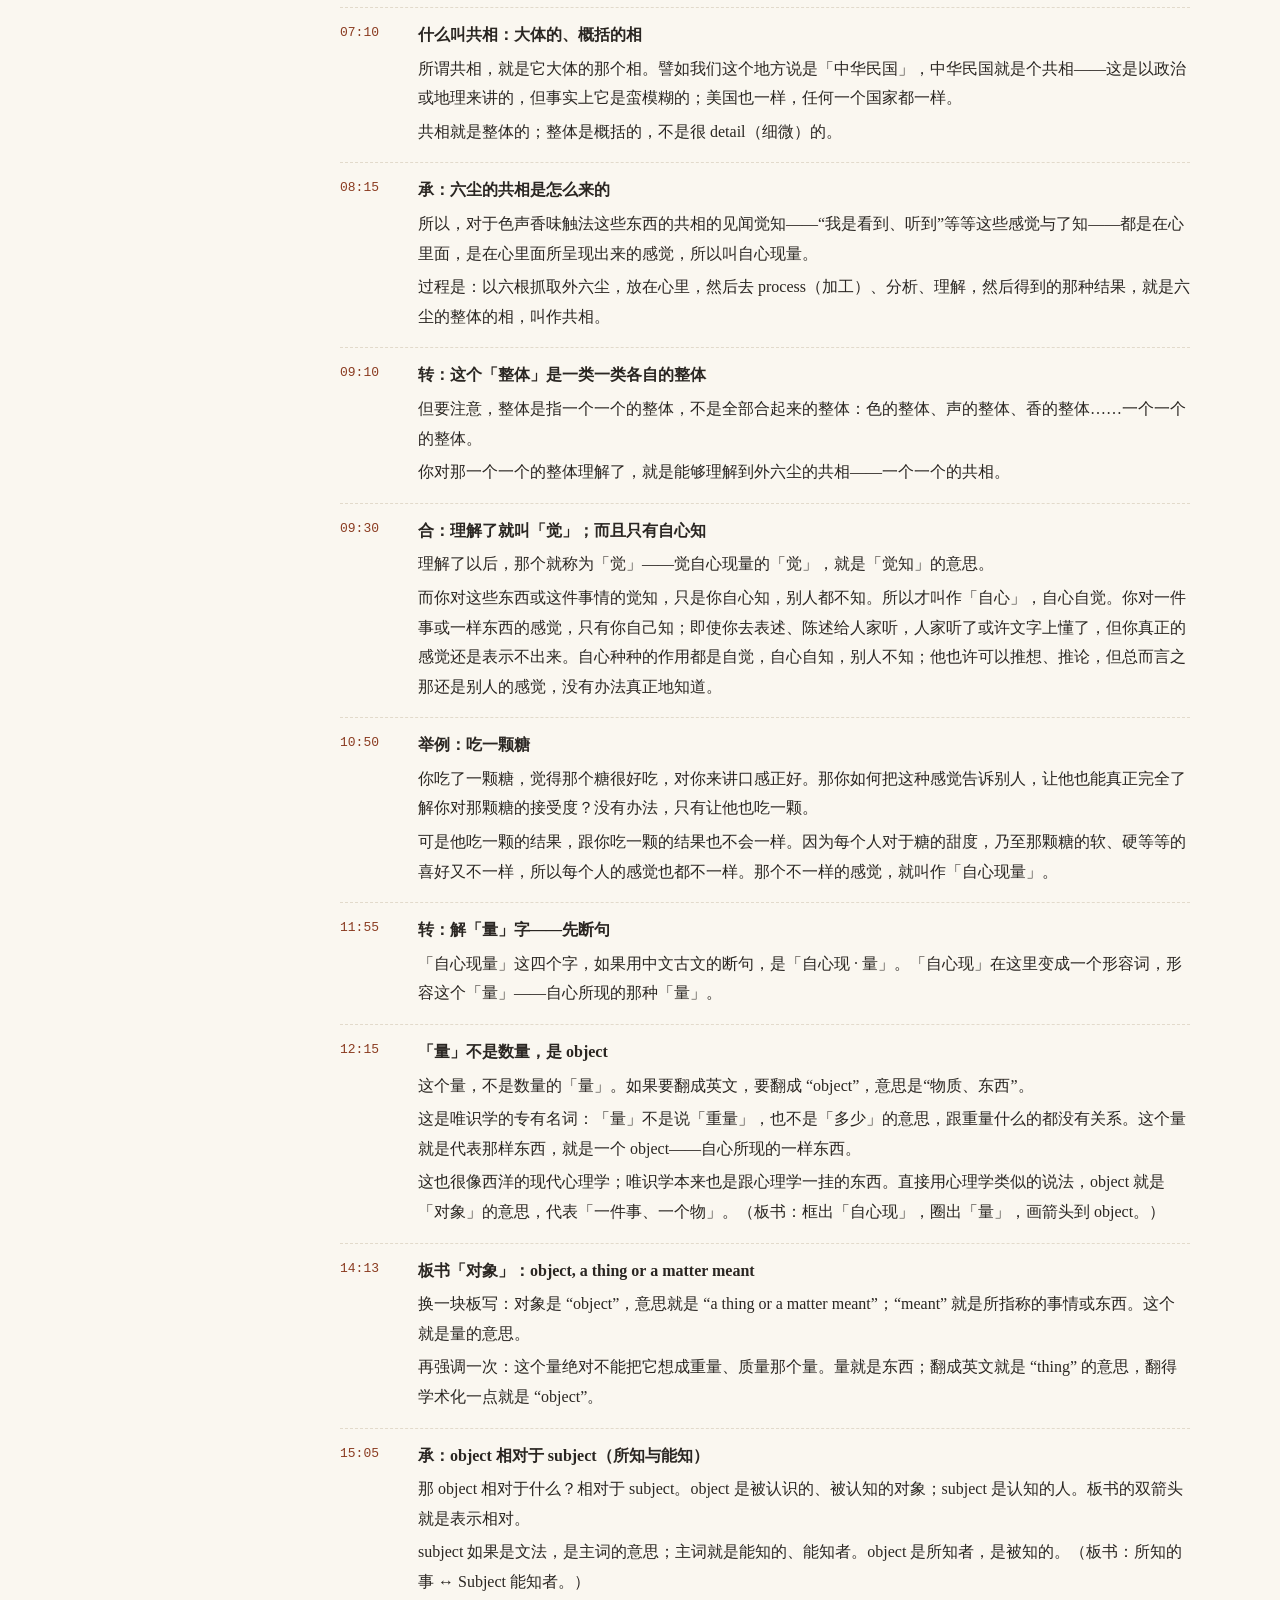
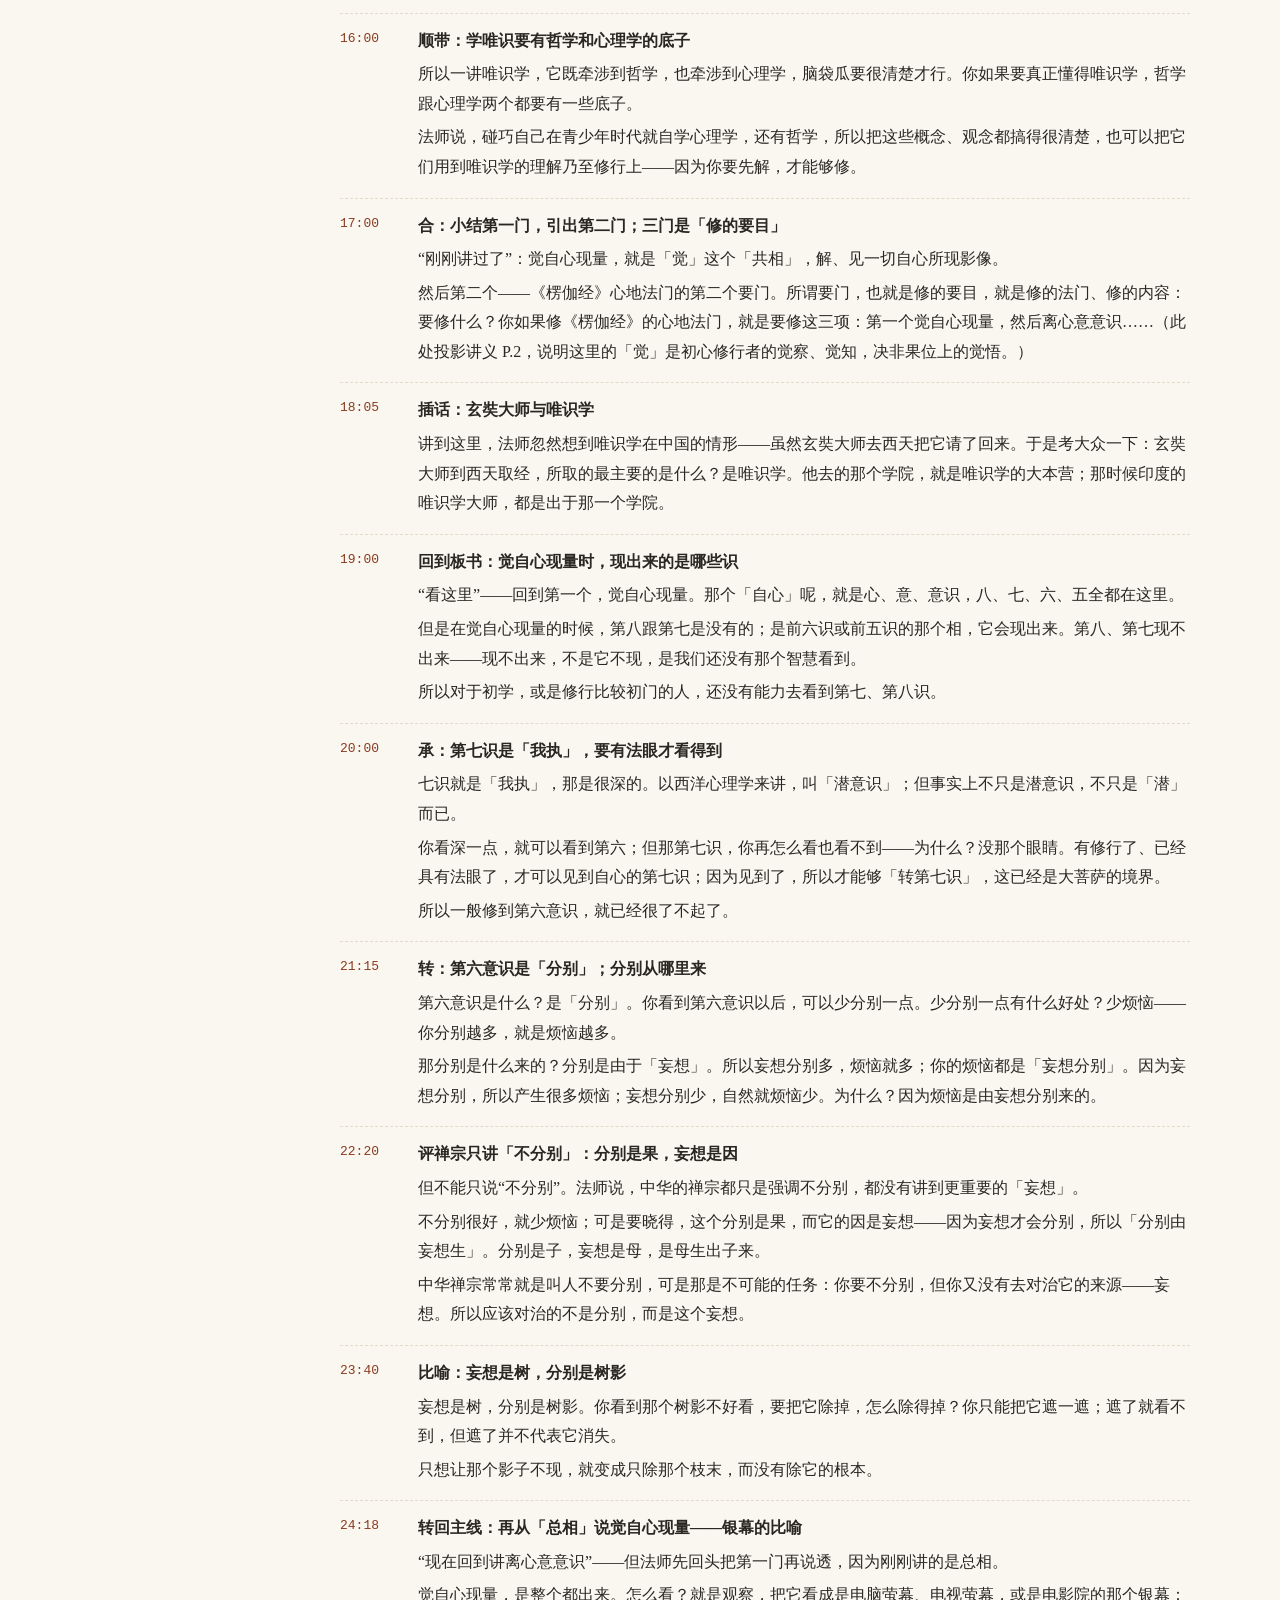
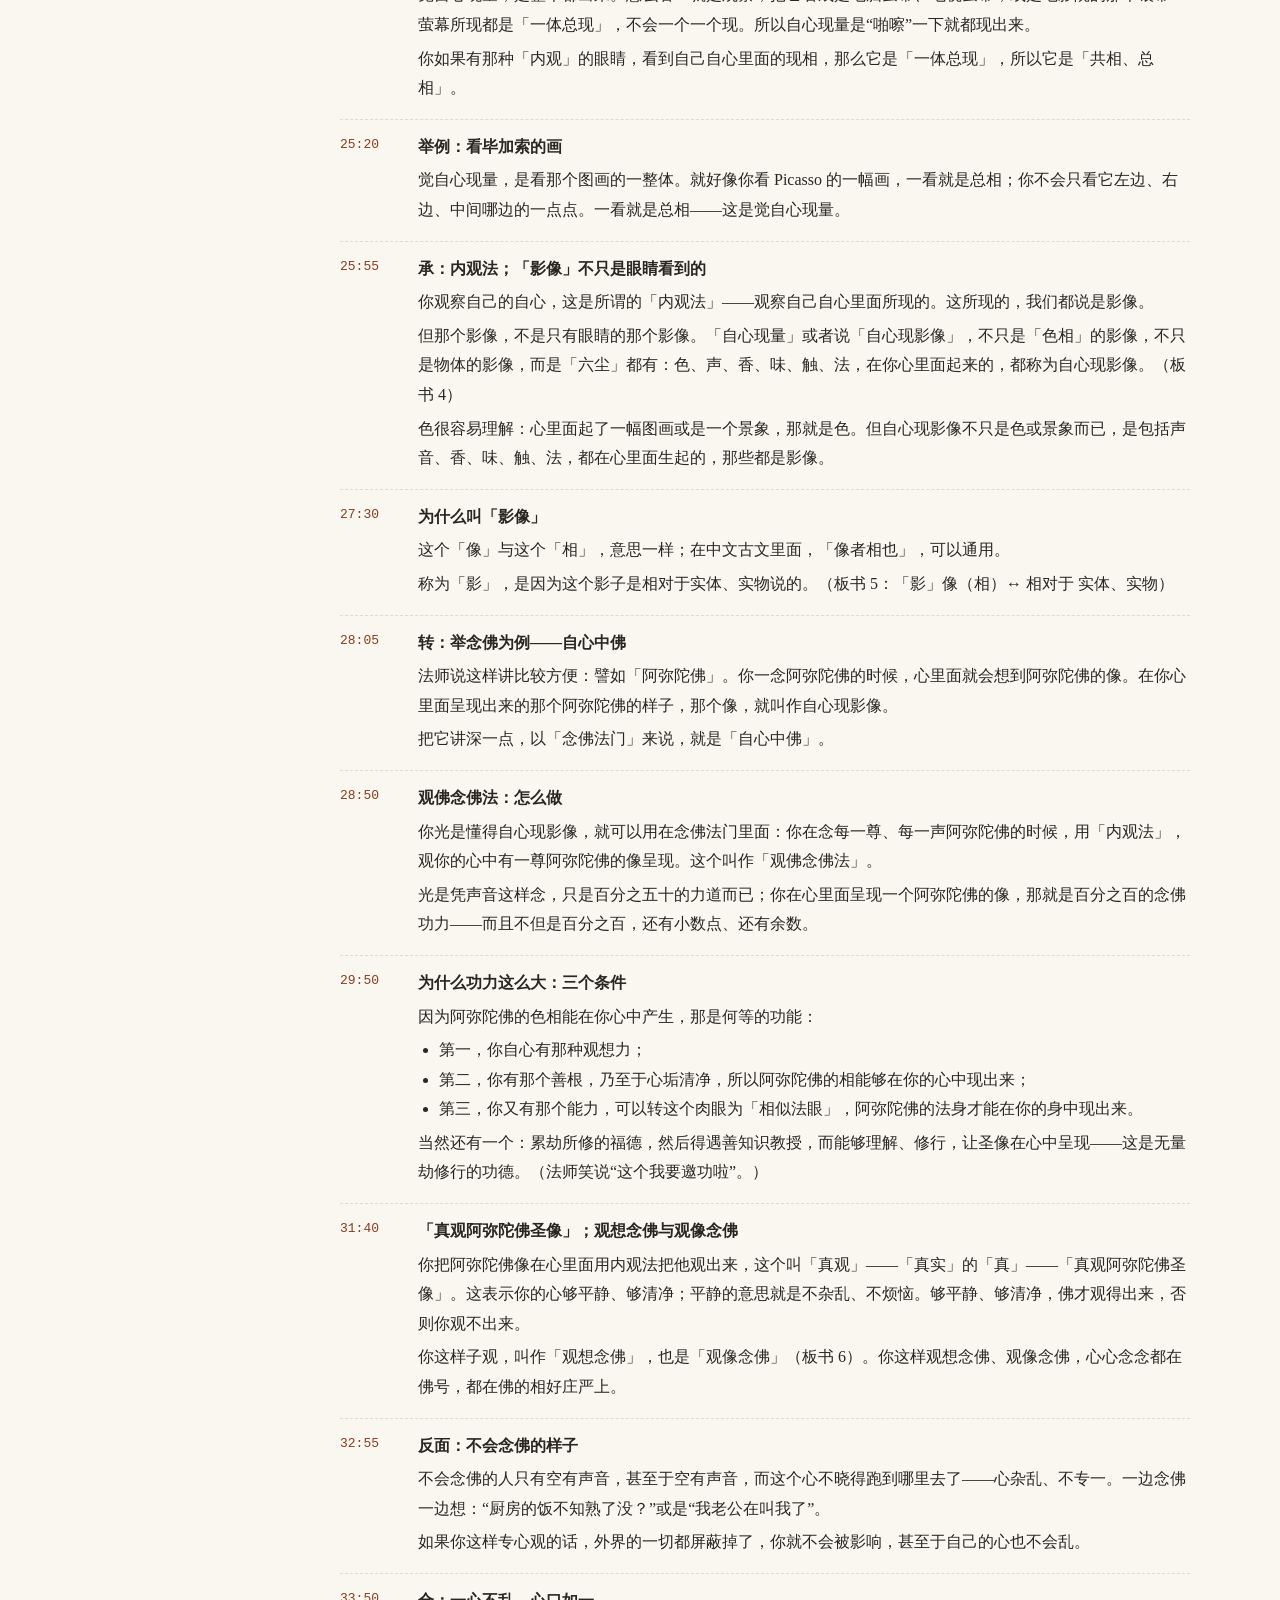
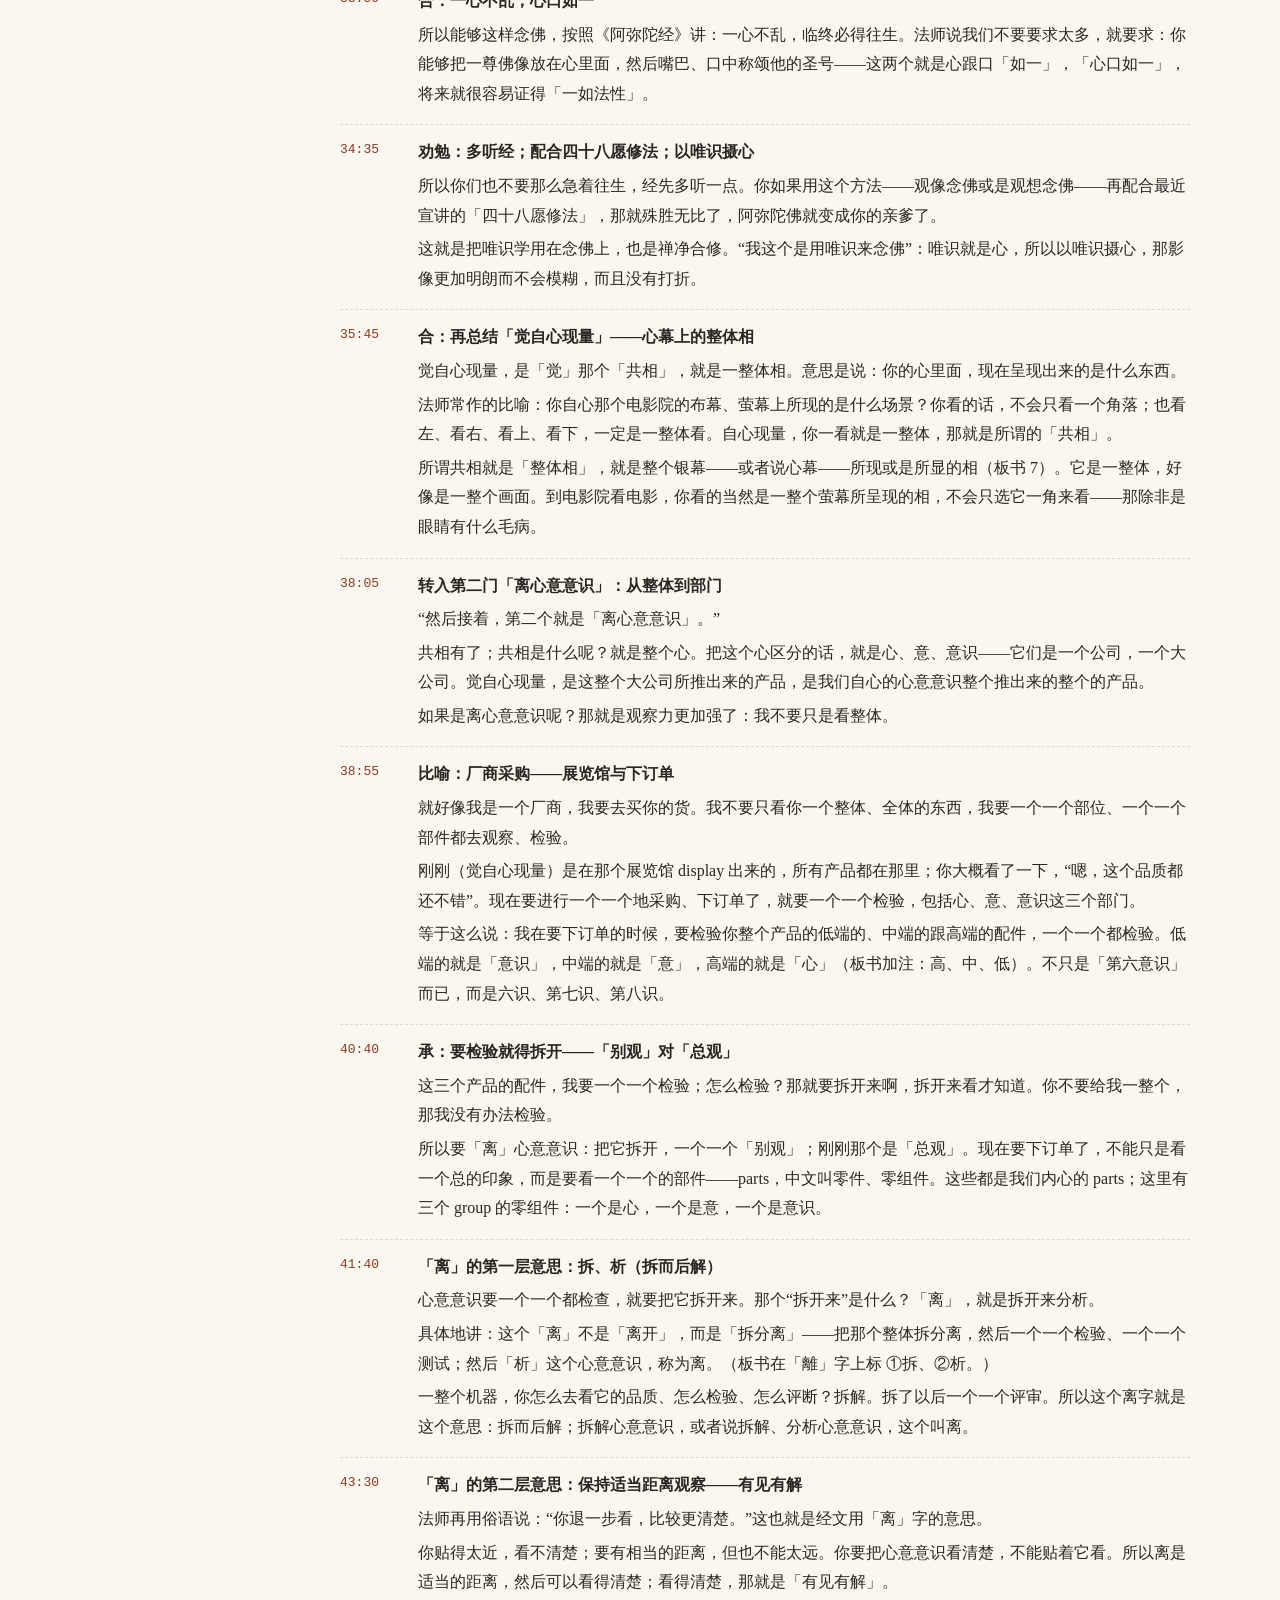
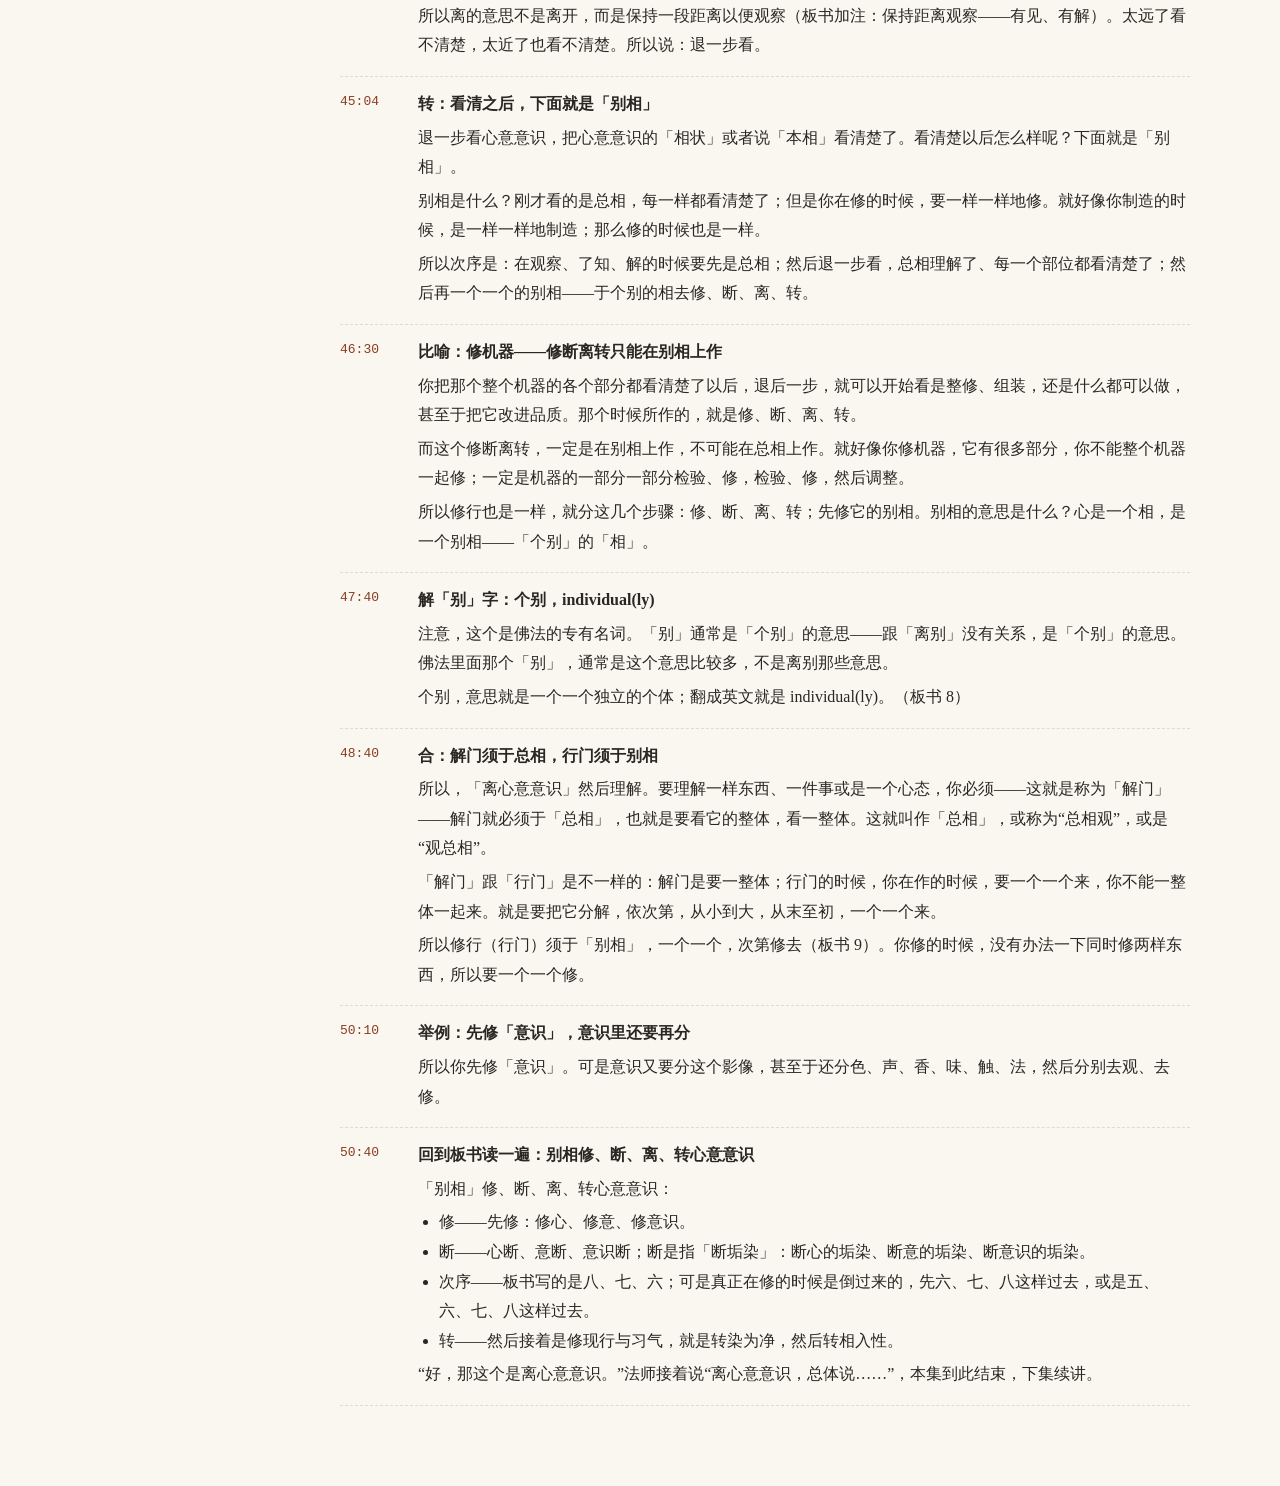
==== commit 5a86d819: "Add sutra/commentary parallel reading page Co-Authored-By: Claude Opus 5.5 <noreply@anthropic.com> C" ====
--- a/index.html
+++ b/index.html
@@ -56,7 +56,7 @@
 <div class="wrap">
 <nav>
 <h1>解深密经诠义</h1>
-<p>译经院视讯 · 讲经16 · 释成观法师<br>共 44 集（001–047，缺 041、042、045）<br>已整理 44 / 44<br><a href="guanxin.html" style="color:var(--acc)">专题：观察自心 →</a></p>
+<p>译经院视讯 · 讲经16 · 释成观法师<br>共 44 集（001–047，缺 041、042、045）<br>已整理 44 / 44<br><a href="guanxin.html" style="color:var(--acc)">专题：观察自心 →</a><br><a href="duizhao.html" style="color:var(--acc)">经文与讲解对照 →</a></p>
 <div class="list" id="list"></div>
 </nav>
 <main>
